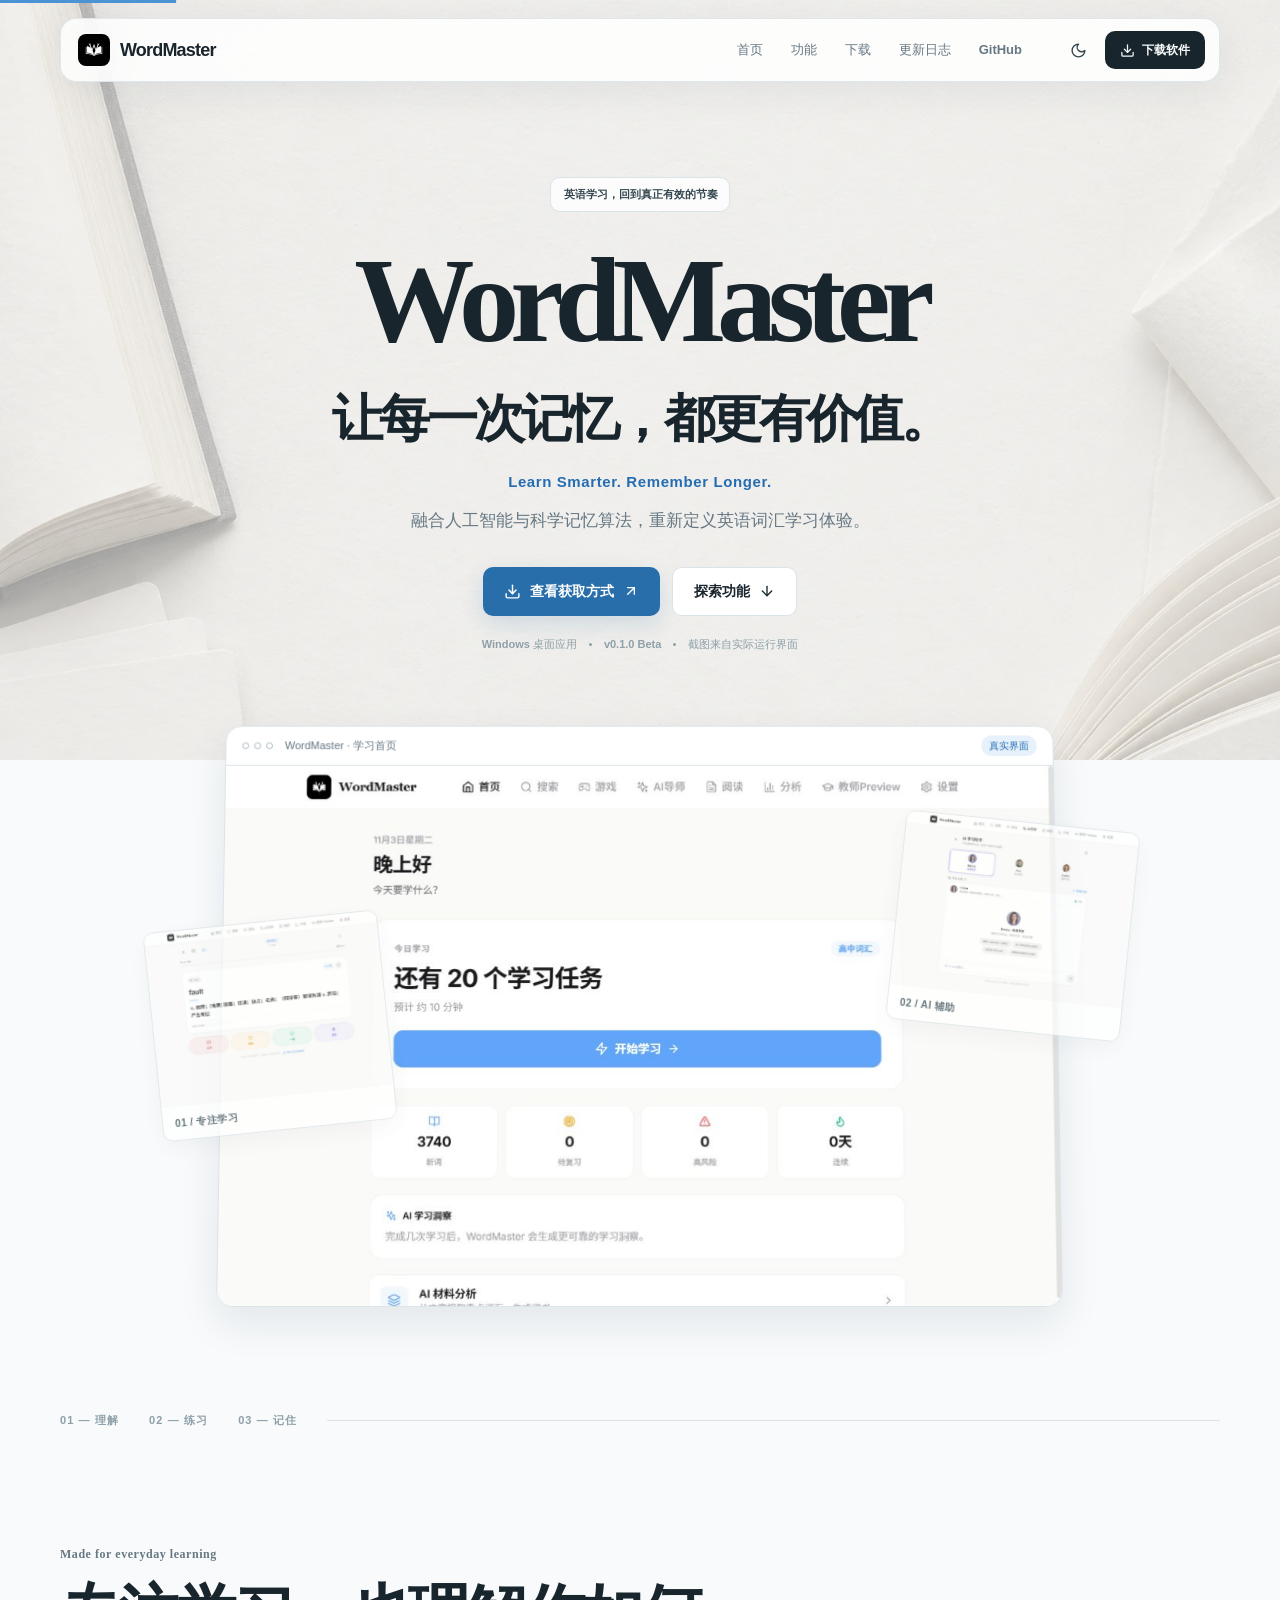
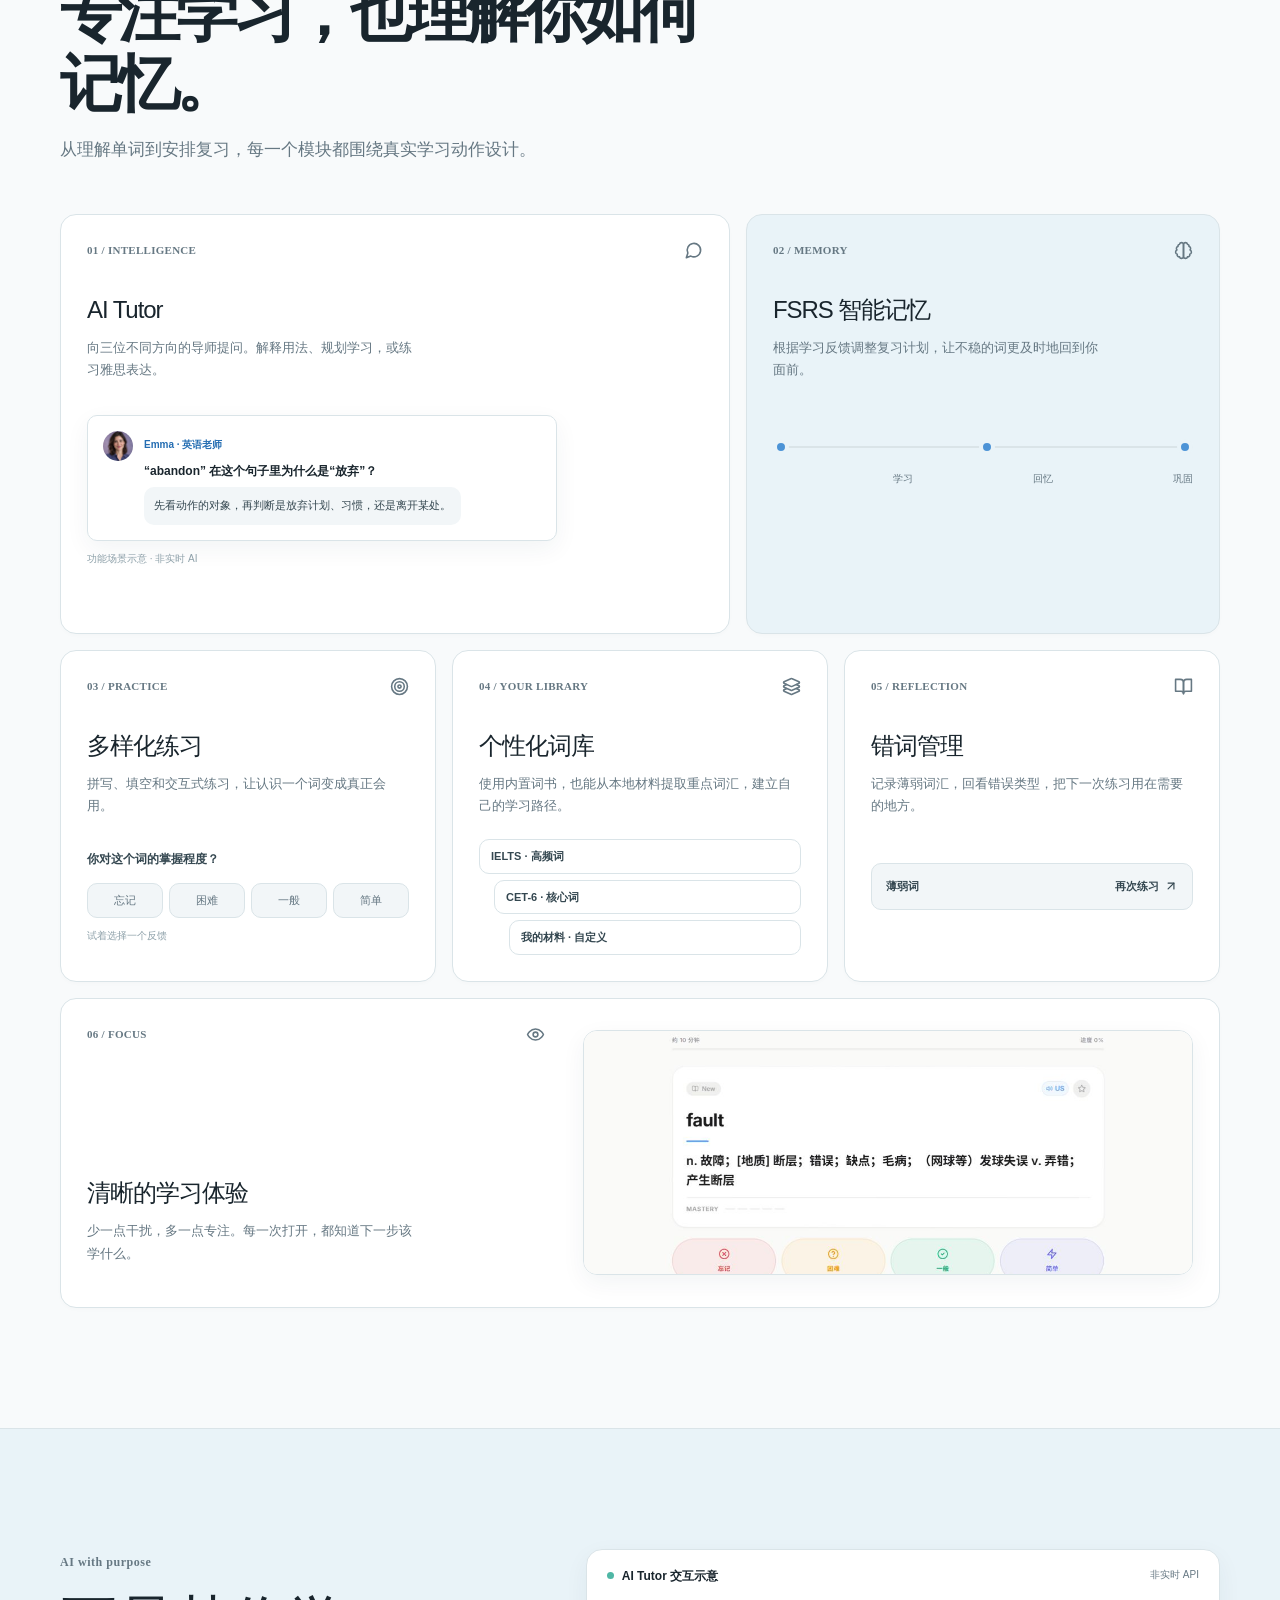
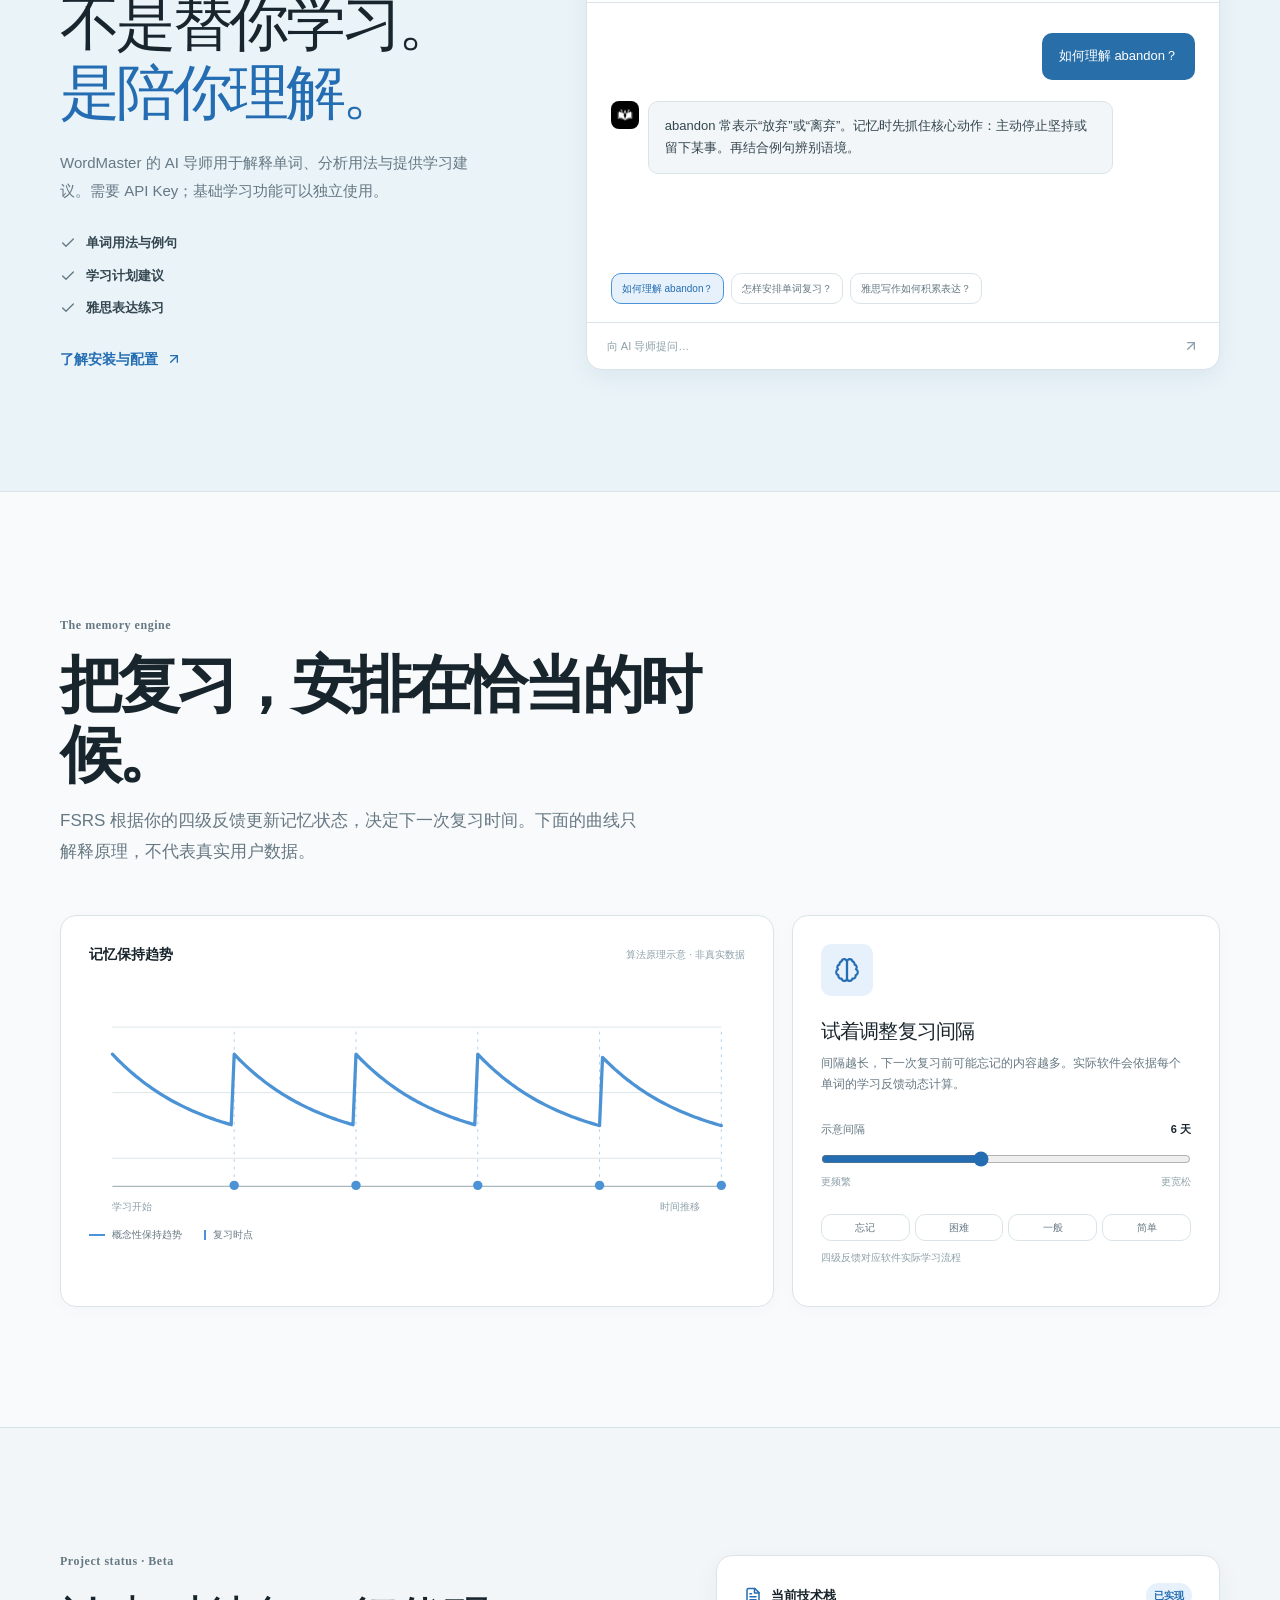
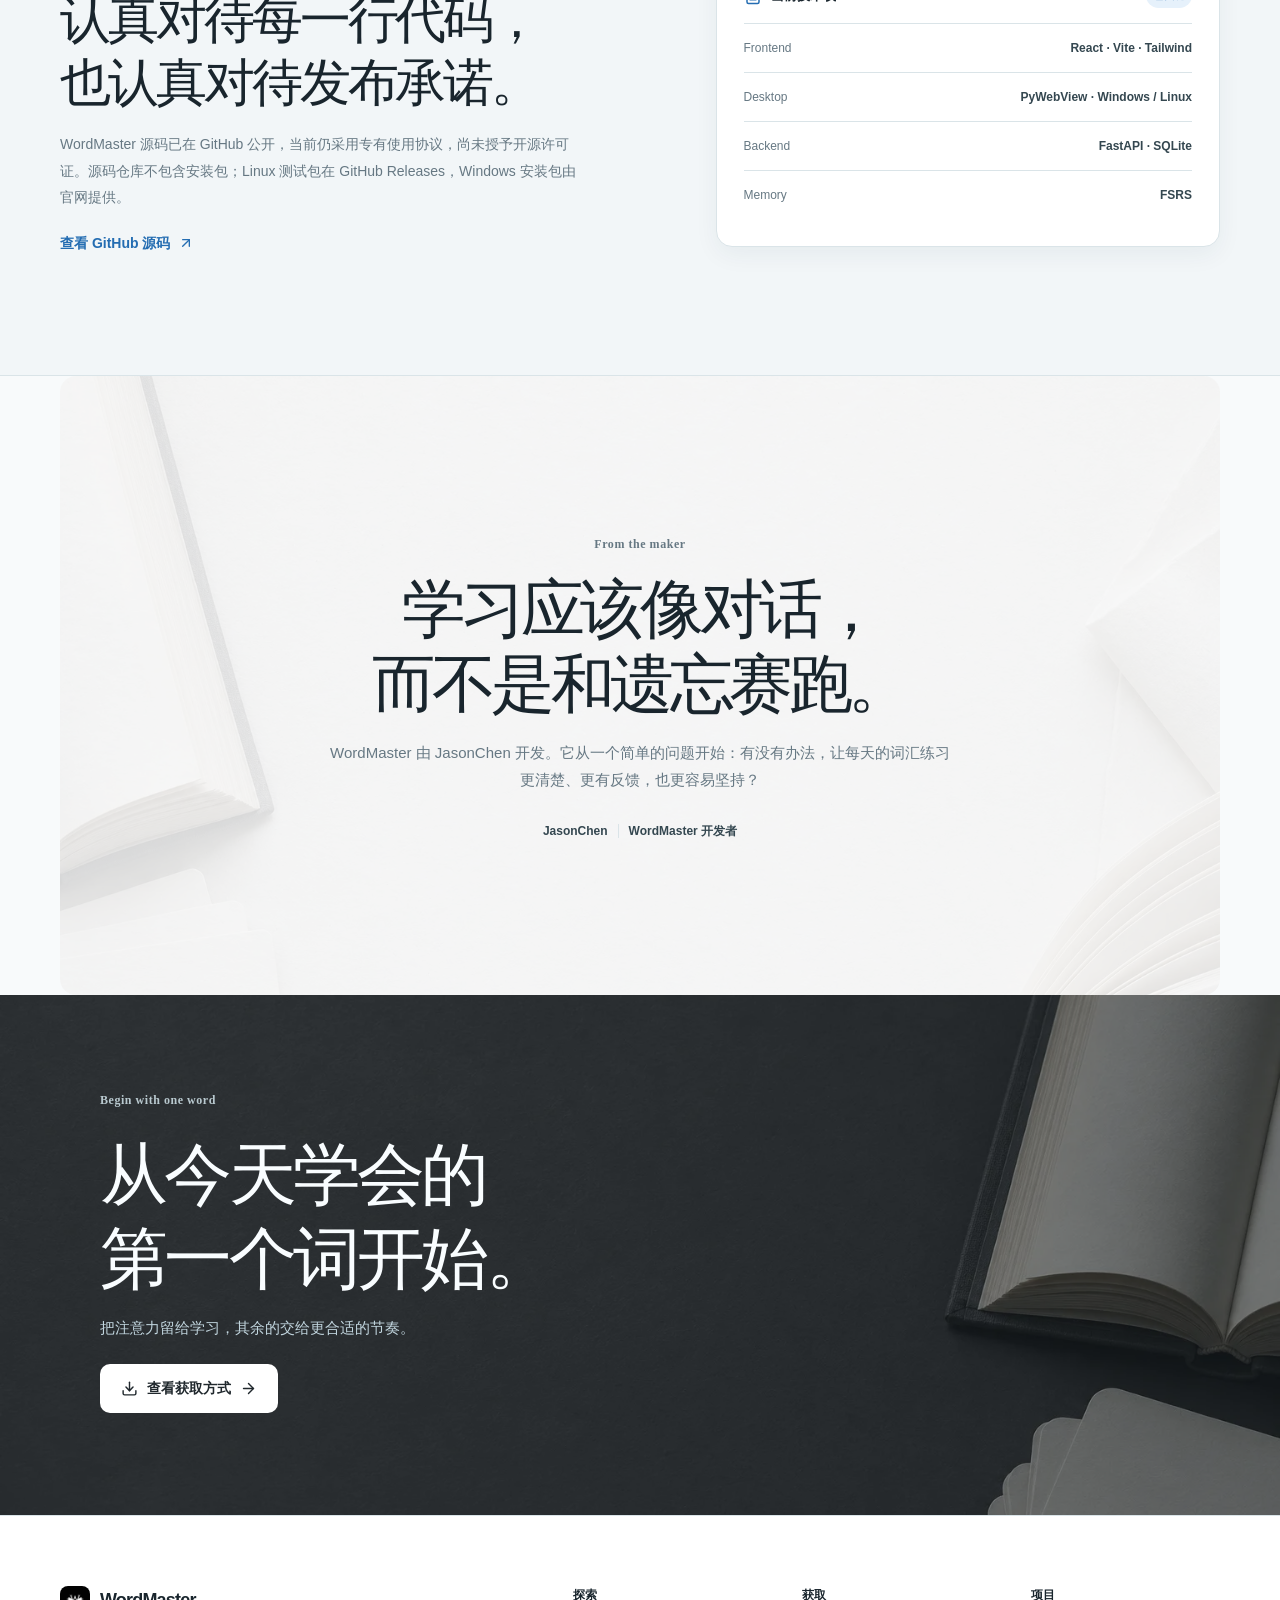
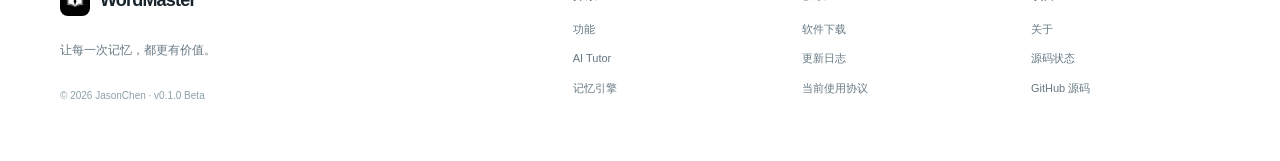
==== index.html @ 58b46c2e "Reduce download page heading size" ====
<!doctype html>
<html lang="zh-CN"><head>
  <meta charset="UTF-8" /><meta name="viewport" content="width=device-width, initial-scale=1" />
  <meta name="theme-color" content="#f8fafc" /><meta name="description" content="WordMaster：融合 AI 学习辅导与 FSRS 间隔重复的英语学习软件，提供 Windows 与 Ubuntu 24.04 测试版。" />
  <meta property="og:type" content="website" /><meta property="og:title" content="WordMaster — 让每一次记忆，都更有价值" /><meta property="og:description" content="AI 辅助理解，FSRS 安排复习，专注每一个真正学会的单词。" /><meta property="og:image" content="https://jasonchen911.github.io/images/og-wordmaster.svg" />
  <meta name="twitter:card" content="summary_large_image" /><link rel="icon" href="/favicon.ico" />
  <title>WordMaster — 让每一次记忆，都更有价值</title>
  <script type="module" crossorigin src="/assets/main-zfZjsIiO.js"></script>
  <link rel="stylesheet" crossorigin href="/assets/main-Defl-dvW.css">
<link rel="canonical" href="https://jasonchen911.github.io/" /><meta property="og:url" content="https://jasonchen911.github.io/" /></head><body><div id="root"></div></body></html>
---- assets/main-Defl-dvW.css ----
*,:before,:after{--tw-border-spacing-x: 0;--tw-border-spacing-y: 0;--tw-translate-x: 0;--tw-translate-y: 0;--tw-rotate: 0;--tw-skew-x: 0;--tw-skew-y: 0;--tw-scale-x: 1;--tw-scale-y: 1;--tw-pan-x: ;--tw-pan-y: ;--tw-pinch-zoom: ;--tw-scroll-snap-strictness: proximity;--tw-gradient-from-position: ;--tw-gradient-via-position: ;--tw-gradient-to-position: ;--tw-ordinal: ;--tw-slashed-zero: ;--tw-numeric-figure: ;--tw-numeric-spacing: ;--tw-numeric-fraction: ;--tw-ring-inset: ;--tw-ring-offset-width: 0px;--tw-ring-offset-color: #fff;--tw-ring-color: rgb(59 130 246 / .5);--tw-ring-offset-shadow: 0 0 #0000;--tw-ring-shadow: 0 0 #0000;--tw-shadow: 0 0 #0000;--tw-shadow-colored: 0 0 #0000;--tw-blur: ;--tw-brightness: ;--tw-contrast: ;--tw-grayscale: ;--tw-hue-rotate: ;--tw-invert: ;--tw-saturate: ;--tw-sepia: ;--tw-drop-shadow: ;--tw-backdrop-blur: ;--tw-backdrop-brightness: ;--tw-backdrop-contrast: ;--tw-backdrop-grayscale: ;--tw-backdrop-hue-rotate: ;--tw-backdrop-invert: ;--tw-backdrop-opacity: ;--tw-backdrop-saturate: ;--tw-backdrop-sepia: ;--tw-contain-size: ;--tw-contain-layout: ;--tw-contain-paint: ;--tw-contain-style: }::backdrop{--tw-border-spacing-x: 0;--tw-border-spacing-y: 0;--tw-translate-x: 0;--tw-translate-y: 0;--tw-rotate: 0;--tw-skew-x: 0;--tw-skew-y: 0;--tw-scale-x: 1;--tw-scale-y: 1;--tw-pan-x: ;--tw-pan-y: ;--tw-pinch-zoom: ;--tw-scroll-snap-strictness: proximity;--tw-gradient-from-position: ;--tw-gradient-via-position: ;--tw-gradient-to-position: ;--tw-ordinal: ;--tw-slashed-zero: ;--tw-numeric-figure: ;--tw-numeric-spacing: ;--tw-numeric-fraction: ;--tw-ring-inset: ;--tw-ring-offset-width: 0px;--tw-ring-offset-color: #fff;--tw-ring-color: rgb(59 130 246 / .5);--tw-ring-offset-shadow: 0 0 #0000;--tw-ring-shadow: 0 0 #0000;--tw-shadow: 0 0 #0000;--tw-shadow-colored: 0 0 #0000;--tw-blur: ;--tw-brightness: ;--tw-contrast: ;--tw-grayscale: ;--tw-hue-rotate: ;--tw-invert: ;--tw-saturate: ;--tw-sepia: ;--tw-drop-shadow: ;--tw-backdrop-blur: ;--tw-backdrop-brightness: ;--tw-backdrop-contrast: ;--tw-backdrop-grayscale: ;--tw-backdrop-hue-rotate: ;--tw-backdrop-invert: ;--tw-backdrop-opacity: ;--tw-backdrop-saturate: ;--tw-backdrop-sepia: ;--tw-contain-size: ;--tw-contain-layout: ;--tw-contain-paint: ;--tw-contain-style: }*,:before,:after{box-sizing:border-box;border-width:0;border-style:solid;border-color:#e5e7eb}:before,:after{--tw-content: ""}html,:host{line-height:1.5;-webkit-text-size-adjust:100%;-moz-tab-size:4;-o-tab-size:4;tab-size:4;font-family:ui-sans-serif,system-ui,sans-serif,"Apple Color Emoji","Segoe UI Emoji",Segoe UI Symbol,"Noto Color Emoji";font-feature-settings:normal;font-variation-settings:normal;-webkit-tap-highlight-color:transparent}body{margin:0;line-height:inherit}hr{height:0;color:inherit;border-top-width:1px}abbr:where([title]){-webkit-text-decoration:underline dotted;text-decoration:underline dotted}h1,h2,h3,h4,h5,h6{font-size:inherit;font-weight:inherit}a{color:inherit;text-decoration:inherit}b,strong{font-weight:bolder}code,kbd,samp,pre{font-family:ui-monospace,SFMono-Regular,Menlo,Monaco,Consolas,Liberation Mono,Courier New,monospace;font-feature-settings:normal;font-variation-settings:normal;font-size:1em}small{font-size:80%}sub,sup{font-size:75%;line-height:0;position:relative;vertical-align:baseline}sub{bottom:-.25em}sup{top:-.5em}table{text-indent:0;border-color:inherit;border-collapse:collapse}button,input,optgroup,select,textarea{font-family:inherit;font-feature-settings:inherit;font-variation-settings:inherit;font-size:100%;font-weight:inherit;line-height:inherit;letter-spacing:inherit;color:inherit;margin:0;padding:0}button,select{text-transform:none}button,input:where([type=button]),input:where([type=reset]),input:where([type=submit]){-webkit-appearance:button;background-color:transparent;background-image:none}:-moz-focusring{outline:auto}:-moz-ui-invalid{box-shadow:none}progress{vertical-align:baseline}::-webkit-inner-spin-button,::-webkit-outer-spin-button{height:auto}[type=search]{-webkit-appearance:textfield;outline-offset:-2px}::-webkit-search-decoration{-webkit-appearance:none}::-webkit-file-upload-button{-webkit-appearance:button;font:inherit}summary{display:list-item}blockquote,dl,dd,h1,h2,h3,h4,h5,h6,hr,figure,p,pre{margin:0}fieldset{margin:0;padding:0}legend{padding:0}ol,ul,menu{list-style:none;margin:0;padding:0}dialog{padding:0}textarea{resize:vertical}input::-moz-placeholder,textarea::-moz-placeholder{opacity:1;color:#9ca3af}input::placeholder,textarea::placeholder{opacity:1;color:#9ca3af}button,[role=button]{cursor:pointer}:disabled{cursor:default}img,svg,video,canvas,audio,iframe,embed,object{display:block;vertical-align:middle}img,video{max-width:100%;height:auto}[hidden]:where(:not([hidden=until-found])){display:none}.container{width:100%}@media (min-width: 640px){.container{max-width:640px}}@media (min-width: 768px){.container{max-width:768px}}@media (min-width: 1024px){.container{max-width:1024px}}@media (min-width: 1280px){.container{max-width:1280px}}@media (min-width: 1536px){.container{max-width:1536px}}.transition{transition-property:color,background-color,border-color,text-decoration-color,fill,stroke,opacity,box-shadow,transform,filter,backdrop-filter;transition-timing-function:cubic-bezier(.4,0,.2,1);transition-duration:.15s}:root{font-family:Aptos,Segoe UI,PingFang SC,Microsoft YaHei,sans-serif;color-scheme:light;--bg: #f8fafb;--surface: #fff;--surface-soft: #f2f6f8;--surface-blue: #e9f3f8;--ink: #19252d;--ink-soft: #344750;--muted: #667883;--muted-faint: #8da0a9;--line: #dae4e8;--blue: #4c93d6;--blue-dark: #246db2;--blue-soft: #e6f1fb;--radius-sm: 6px;--radius-md: 10px;--radius-lg: 16px;--space-1: 4px;--space-2: 8px;--space-3: 12px;--space-4: 16px;--space-6: 24px;--space-8: 32px;--header: rgba(255,255,255,.85);--shadow: 0 8px 24px rgba(25,49,67,.055);--shadow-large: 0 16px 40px rgba(25,49,67,.09);background:var(--bg)}html[data-theme=dark]{color-scheme:dark;--bg: #10171b;--surface: #182126;--surface-soft: #1e2a30;--surface-blue: #1c303c;--ink: #eff6f8;--ink-soft: #cedde3;--muted: #9aadb6;--muted-faint: #738994;--line: #324249;--blue: #8ac5f6;--blue-dark: #a8d9ff;--blue-soft: #203a4b;--header: rgba(24,33,38,.88);--shadow: 0 8px 24px rgba(0,0,0,.16);--shadow-large: 0 16px 40px rgba(0,0,0,.24)}*,*:before,*:after{box-sizing:border-box}html{scroll-behavior:smooth;scroll-padding-top:110px}body{margin:0;min-width:320px;background:var(--bg);color:var(--ink);transition:background-color .3s,color .3s}button,input{font:inherit}button{border:0}a{color:inherit;text-decoration:none}img{max-width:100%}::-moz-selection{background:#a6d4ef;color:#163449}::selection{background:#a6d4ef;color:#163449}:focus-visible{outline:3px solid var(--blue);outline-offset:3px}.container{width:min(1160px,calc(100% - 64px));margin-inline:auto}.skip-link{position:fixed;z-index:110;top:-80px;left:20px;background:var(--surface);color:var(--ink);padding:11px 18px;border-radius:12px}.skip-link:focus{top:12px}.scroll-progress{position:fixed;top:0;left:0;right:0;height:3px;z-index:105;background:var(--blue);transform-origin:left}.site-header{position:fixed;z-index:100;top:18px;width:100%;padding:0 22px;pointer-events:none}.nav-shell{pointer-events:auto;width:min(1160px,100%);height:64px;margin:auto;padding:0 14px 0 17px;display:flex;align-items:center;gap:25px;background:var(--header);border:1px solid color-mix(in srgb,var(--line) 88%,transparent);border-radius:19px;box-shadow:0 8px 40px #112b3a12;backdrop-filter:blur(20px);-webkit-backdrop-filter:blur(20px);transition:box-shadow .25s,background-color .25s,transform .25s}.site-header.is-scrolled .nav-shell{box-shadow:0 14px 50px #112b3a26}.brand{display:inline-flex;align-items:center;gap:10px;white-space:nowrap;color:var(--ink);font-size:18px;font-weight:720;letter-spacing:-.045em}.brand img{border-radius:8px;display:block}.desktop-nav{display:flex;align-items:center;justify-content:center;gap:4px;margin-left:auto}.desktop-nav a,.nav-unavailable{padding:10px 12px;border-radius:10px;color:var(--muted);font-size:13px;font-weight:550;transition:color .2s,background-color .2s}.desktop-nav a:hover,.desktop-nav .nav-active{color:var(--ink);background:var(--surface-soft)}.nav-unavailable{opacity:.8;cursor:default}.nav-unavailable small{font-size:9px;color:var(--blue-dark);margin-left:2px}.nav-actions{display:flex;align-items:center;gap:8px}.theme-toggle,.menu-toggle{display:grid;place-items:center;width:38px;height:38px;cursor:pointer;color:var(--ink-soft);background:transparent;border-radius:10px;transition:background-color .2s,transform .2s}.theme-toggle:hover,.menu-toggle:hover{background:var(--surface-soft)}.theme-toggle:active,.menu-toggle:active{transform:scale(.94)}.nav-download{height:38px;padding:0 15px;display:inline-flex;align-items:center;gap:7px;background:var(--ink);color:var(--bg);border-radius:10px;font-size:12px;font-weight:650;transition:transform .2s,opacity .2s}.nav-download:hover{transform:translateY(-2px);opacity:.88}.menu-toggle,.mobile-nav{display:none}.eyebrow{display:inline-flex;align-items:center;color:var(--blue-dark);font-family:Georgia,Times New Roman,serif;font-size:12px;font-weight:600;letter-spacing:.045em;text-transform:none}.section{padding-block:120px}.section-heading{max-width:680px;margin-bottom:48px}.section-heading h2{margin:14px 0 16px;font-size:clamp(38px,5vw,62px);letter-spacing:-.065em;line-height:1.13;font-weight:720}.section-heading p{max-width:590px;color:var(--muted);font-size:17px;line-height:1.8}.button{display:inline-flex;align-items:center;justify-content:center;gap:9px;min-height:49px;padding:0 21px;border-radius:12px;font-size:14px;font-weight:650;transition:transform .2s,box-shadow .2s,background-color .2s}.button:hover{transform:translateY(-3px)}.button:active{transform:translateY(1px) scale(.985)}.button-primary{background:#276eaa;color:#fff;box-shadow:0 8px 22px #286fab29}.button-primary:hover{background:#1e6199;box-shadow:0 13px 25px #286fab38}.button-secondary{background:var(--surface);color:var(--ink);border:1px solid var(--line)}.button-secondary:hover{box-shadow:var(--shadow)}.text-link{display:inline-flex;gap:8px;align-items:center;color:var(--blue-dark);font-size:14px;font-weight:700}.text-link svg{transition:transform .2s}.text-link:hover svg{transform:translate(2px,-2px)}.hero{position:relative;padding-top:177px;overflow:hidden}.hero-wash{position:absolute;inset:0 0 auto;height:760px;pointer-events:none;background:url(/images/background-paper.webp) center / cover no-repeat;opacity:.38}html[data-theme=dark] .hero-wash{background-image:url(/images/background-library-dark.webp);opacity:.3}.hero-content{position:relative;text-align:center}.hero-kicker{width:-moz-fit-content;width:fit-content;margin:0 auto 24px;display:flex;align-items:center;gap:9px;padding:8px 11px 8px 13px;border:1px solid var(--line);border-radius:100px;background:var(--header);box-shadow:0 5px 20px #3868800d;color:var(--ink-soft);font-size:11px;font-weight:650}.kicker-dot,.release-badge>span{width:6px;height:6px;border-radius:50%;background:#4fb7a5;box-shadow:0 0 0 3px #4fb7a521}.hero h1{margin:0;font-family:Georgia,Times New Roman,serif;font-size:clamp(65px,9.4vw,132px);line-height:1.08;letter-spacing:-.075em;font-weight:600}.hero-title-cn{margin:22px 0 0;font-size:clamp(27px,4vw,52px);letter-spacing:-.07em;font-weight:680;line-height:1.25}.hero-tagline{margin:20px 0 0;color:var(--blue-dark);font-size:15px;font-weight:670;letter-spacing:.04em}.hero-description{margin:13px auto 0;max-width:630px;color:var(--muted);font-size:17px;line-height:1.7}.hero-actions{display:flex;justify-content:center;gap:12px;margin-top:31px}.hero-proof{display:flex;align-items:center;justify-content:center;gap:12px;margin-top:20px;color:var(--muted-faint);font-size:11px;font-weight:550}.hero-proof span{width:3px;height:3px;background:var(--muted-faint);border-radius:50%}.hero-stage{position:relative;height:690px;margin:70px auto 0;max-width:1060px}.hero-main-window{width:79%;margin:0 auto;transform:perspective(1300px) rotateX(3deg)}.app-window{overflow:hidden;border:1px solid var(--line);border-radius:17px;background:var(--surface);box-shadow:var(--shadow-large)}.window-bar{height:40px;display:flex;align-items:center;gap:12px;padding:0 16px;border-bottom:1px solid var(--line);color:var(--muted);font-size:11px}.window-dots{display:flex;gap:5px}.window-dots i{width:7px;height:7px;border:1px solid var(--muted-faint);border-radius:50%;opacity:.7}.window-chip{margin-left:auto;color:var(--blue-dark);background:var(--blue-soft);padding:3px 8px;border-radius:99px;font-size:10px}.hero-main-window img{display:block;width:100%;height:540px;-o-object-fit:cover;object-fit:cover;-o-object-position:top center;object-position:top center}.hero-float{position:absolute;width:235px;overflow:hidden;border-radius:13px;background:var(--surface);border:1px solid var(--line);box-shadow:0 22px 65px #19384a30;text-align:left}.hero-float img{width:100%;height:175px;-o-object-fit:cover;object-fit:cover;-o-object-position:top center;object-position:top center;display:block}.hero-float span{display:block;padding:9px 12px;color:var(--ink-soft);font-size:10px;font-weight:650;letter-spacing:.04em}.hero-float-study{left:-5px;top:190px;transform:rotate(-11deg);transform-origin:85% 85%}.hero-float-tutor{right:-8px;top:90px;transform:rotate(11deg);transform-origin:15% 85%}.editorial-line{display:flex;align-items:center;gap:30px;color:var(--muted-faint);font-size:11px;font-weight:650;letter-spacing:.1em}.editorial-line div{flex:1;height:1px;background:var(--line)}.features-section{padding-top:112px}.bento{display:grid;grid-template-columns:repeat(12,1fr);gap:16px}.feature-card{position:relative;overflow:hidden;min-height:316px;padding:26px;border:1px solid var(--line);border-radius:23px;background:var(--surface);box-shadow:0 2px 4px #1a3b4e04;transition:transform .28s,box-shadow .28s,border-color .28s}.feature-card:hover{transform:translateY(-5px);box-shadow:var(--shadow);border-color:color-mix(in srgb,var(--blue) 40%,var(--line))}.feature-top{display:flex;align-items:center;justify-content:space-between;color:var(--blue-dark)}.feature-number{font-family:Georgia,Times New Roman,serif;font-size:11px;font-weight:600;letter-spacing:.025em}.feature-body{position:relative;z-index:1;max-width:390px}.feature-body h3{margin:32px 0 9px;color:var(--ink);font-size:24px;letter-spacing:-.045em}.feature-body p{margin:0;max-width:330px;color:var(--muted);font-size:13px;line-height:1.75}.feature-tutor{grid-column:span 7;min-height:420px;background:var(--surface)}.feature-memory{grid-column:span 5;min-height:420px;background:var(--surface-blue)}.feature-practice,.feature-books,.feature-mistakes{grid-column:span 4}.feature-focus{grid-column:span 12;min-height:310px;display:grid;grid-template-columns:minmax(0,.75fr) minmax(0,1fr);gap:38px;align-items:stretch}.feature-focus-copy{display:flex;flex-direction:column;justify-content:space-between;min-width:0;padding-bottom:15px}.feature-focus .feature-body h3{margin-top:12px}.feature-focus-visual{display:flex;align-items:center;min-width:0}.feature-focus-visual img{display:block;width:100%;height:245px;-o-object-fit:cover;object-fit:cover;-o-object-position:center 30%;object-position:center 30%;border-radius:14px;border:1px solid var(--line);box-shadow:var(--shadow)}.mini-conversation{display:flex;gap:11px;width:94%;max-width:470px;margin-top:33px;padding:15px;border-radius:16px;background:var(--surface);border:1px solid var(--line);box-shadow:0 12px 35px #37678114;text-align:left}.mini-person{flex:0 0 30px;width:30px;height:30px;overflow:hidden;border-radius:50%}.mini-person img{width:100%;height:100%;-o-object-fit:cover;object-fit:cover;-o-object-position:center;object-position:center}.mini-conversation small{color:var(--blue-dark);font-weight:750;font-size:10px}.mini-conversation p{margin:7px 0;color:var(--ink);font-size:12px;font-weight:600}.mini-answer{padding:10px;color:var(--ink-soft);background:var(--surface-soft);border-radius:10px;font-size:11px;line-height:1.6}.demo-label{display:block;margin-top:10px;color:var(--muted-faint);font-size:10px}.memory-mini{position:relative;display:flex;justify-content:space-between;margin-top:54px;padding-top:35px;color:var(--muted);font-size:10px}.memory-mini:before{content:"";position:absolute;top:10px;left:0;right:0;height:2px;background:var(--line)}.memory-mini span:before{content:"";position:absolute;top:3px;width:16px;height:16px;border:4px solid var(--surface-blue);border-radius:50%;background:var(--blue)}.memory-mini span:nth-of-type(1):before{left:0}.memory-mini span:nth-of-type(2):before{left:49%}.memory-mini span:nth-of-type(3):before{right:0}.practice-demo{margin-top:28px}.practice-demo>span{color:var(--ink-soft);font-size:12px;font-weight:650}.practice-demo>div{display:flex;gap:6px;margin-top:13px}.practice-demo button{flex:1;padding:8px 2px;border-radius:10px;background:var(--surface-soft);border:1px solid var(--line);color:var(--muted);font-size:11px;cursor:pointer;transition:transform .2s,background-color .2s}.practice-demo button:hover{transform:translateY(-2px)}.practice-demo button.selected{color:#fff;background:#276eaa;border-color:#276eaa}.practice-demo small{display:block;margin-top:10px;color:var(--muted-faint);font-size:10px}.feature-books{background:var(--surface)}.book-stack{display:grid;gap:6px;margin-top:21px}.book-stack span{display:block;padding:8px 11px;border:1px solid var(--line);background:var(--surface);color:var(--ink-soft);font-size:11px;font-weight:650;border-radius:9px}.book-stack span:nth-child(2){margin-left:15px}.book-stack span:nth-child(3){margin-left:30px}.feature-mistakes{background:#fbf8f5}html[data-theme=dark] .feature-mistakes{background:#262321}.mistake-visual{display:flex;justify-content:space-between;margin-top:45px;padding:14px;border:1px solid #eadfd6;border-radius:12px;color:#9a7158;background:#ffffff91;font-size:11px;font-weight:650}html[data-theme=dark] .mistake-visual{background:#2b2724;border-color:#483c35;color:#dcb89d}.mistake-visual span:last-child{display:inline-flex;gap:5px;align-items:center}.intelligence-section{background:var(--surface-blue);border-block:1px solid var(--line)}.intelligence-grid{display:grid;grid-template-columns:.82fr 1.18fr;gap:85px;align-items:center}.intelligence-copy h2{margin:16px 0 22px;font-size:clamp(38px,4.7vw,63px);line-height:1.15;letter-spacing:-.06em}.intelligence-copy h2 em,.subpage-hero h1 em,.changelog-page h1 em{color:var(--blue-dark);font-style:normal}.intelligence-copy>p{max-width:410px;color:var(--muted);font-size:15px;line-height:1.85}.ai-bullets{display:grid;gap:13px;margin:29px 0}.ai-bullets span{display:flex;align-items:center;gap:10px;font-size:13px;font-weight:600;color:var(--ink-soft)}.ai-bullets svg{color:var(--blue-dark)}.ai-demo{overflow:hidden;border:1px solid var(--line);border-radius:22px;background:var(--surface);box-shadow:var(--shadow-large)}.demo-window-top{display:flex;justify-content:space-between;padding:17px 20px;border-bottom:1px solid var(--line);color:var(--muted);font-size:10px}.demo-window-title{display:flex;align-items:center;gap:8px;color:var(--ink);font-weight:700;font-size:12px}.demo-status{width:7px;height:7px;border-radius:50%;background:#4fb7a5}.demo-chat{min-height:270px;padding:30px 24px 15px;display:flex;flex-direction:column;gap:21px}.demo-message{width:-moz-fit-content;width:fit-content;max-width:86%;font-size:13px;line-height:1.75}.demo-message.user{align-self:flex-end;padding:12px 17px;border-radius:15px 15px 4px;background:#286fa9;color:#fff}.demo-message.assistant{display:flex;gap:9px;align-items:start}.demo-message.assistant img{border-radius:8px;flex-shrink:0}.demo-message.assistant p{margin:0;padding:13px 16px;background:var(--surface-soft);border:1px solid var(--line);border-radius:4px 15px 15px;color:var(--ink-soft)}.demo-prompts{display:flex;flex-wrap:wrap;gap:7px;padding:0 24px 18px}.demo-prompts button{padding:7px 10px;border-radius:100px;border:1px solid var(--line);background:var(--surface);color:var(--muted);font-size:10px;cursor:pointer;transition:background .2s,color .2s,transform .2s}.demo-prompts button:hover{transform:translateY(-2px)}.demo-prompts button[aria-pressed=true]{background:var(--blue-soft);color:var(--blue-dark);border-color:var(--blue)}.demo-input{display:flex;align-items:center;justify-content:space-between;padding:15px 20px;border-top:1px solid var(--line);color:var(--muted-faint);font-size:11px}.memory-section .section-heading{max-width:750px}.memory-layout{display:grid;grid-template-columns:1.25fr .75fr;gap:18px}.chart-panel,.memory-controls{min-height:392px;padding:28px;background:var(--surface);border:1px solid var(--line);border-radius:23px;box-shadow:0 4px 17px #1e415306}.chart-header{display:flex;justify-content:space-between;align-items:center;color:var(--ink);font-size:14px;font-weight:700}.chart-disclaimer{color:var(--muted-faint);font-size:10px;font-weight:500}.chart-panel svg{width:100%;height:250px;margin-top:12px;overflow:visible}.chart-grid line{stroke:var(--line);stroke-width:1}.chart-grid line:last-child{stroke:var(--muted-faint)}.chart-panel svg text{fill:var(--muted-faint);font-size:11px}.review-marker{stroke:var(--blue);stroke-dasharray:3 5;opacity:.45}.chart-legend{display:flex;gap:22px;color:var(--muted);font-size:10px}.chart-legend span{display:inline-flex;align-items:center;gap:7px}.chart-legend i{width:16px;height:2px;background:var(--blue);display:inline-block}.chart-legend span:last-child i{height:10px;width:2px}.control-icon{width:52px;height:52px;display:grid;place-items:center;background:var(--blue-soft);color:var(--blue-dark);border-radius:14px}.memory-controls h3{margin:20px 0 7px;font-size:20px;letter-spacing:-.04em}.memory-controls p{color:var(--muted);font-size:12px;line-height:1.75}.memory-controls label{display:flex;justify-content:space-between;margin-top:26px;font-size:11px;color:var(--muted)}.memory-controls label strong{color:var(--ink)}.memory-controls input[type=range]{width:100%;margin:13px 0 4px;accent-color:var(--blue-dark);cursor:pointer}.range-ends{display:flex;justify-content:space-between;color:var(--muted-faint);font-size:10px}.grade-row{display:flex;justify-content:space-between;gap:5px;margin-top:25px}.grade-row span{flex:1;text-align:center;padding:5px 0;border:1px solid var(--line);border-radius:7px;color:var(--muted);font-size:10px}.memory-controls small{display:block;margin-top:9px;color:var(--muted-faint);font-size:10px}.source-section{background:var(--surface-soft);border-block:1px solid var(--line)}.source-grid{display:grid;grid-template-columns:1fr .9fr;gap:95px;align-items:center}.source-grid h2{margin:17px 0;font-size:clamp(35px,4vw,54px);line-height:1.22;letter-spacing:-.06em}.source-grid p{max-width:520px;color:var(--muted);font-size:14px;line-height:1.9}.source-grid .text-link{margin-top:22px}.stack-panel{padding:27px;background:var(--surface);border:1px solid var(--line);border-radius:21px;box-shadow:var(--shadow)}.stack-head{display:flex;align-items:center;gap:9px;color:var(--ink);font-size:13px;font-weight:700;margin-bottom:15px}.stack-head svg{color:var(--blue-dark)}.stack-head span{margin-left:auto;color:var(--blue-dark);font-size:10px;background:var(--blue-soft);padding:5px 8px;border-radius:99px}.stack-panel>div:not(:first-child){display:flex;justify-content:space-between;gap:10px;padding:15px 0;border-top:1px solid var(--line);font-size:12px}.stack-panel>div:not(:first-child) span{color:var(--muted)}.stack-panel>div:not(:first-child) strong{font-weight:650;color:var(--ink-soft)}.about-section{padding-block:155px;text-align:center}.about-section h2{margin:17px auto;font-size:clamp(38px,5vw,66px);line-height:1.17;letter-spacing:-.07em}.about-section p{max-width:620px;margin:0 auto;color:var(--muted);line-height:1.85;font-size:15px}.about-signature{display:flex;justify-content:center;align-items:center;gap:10px;margin-top:28px;color:var(--ink-soft);font-size:12px;font-weight:700}.about-signature i{width:1px;height:14px;background:var(--line)}.closing-cta{padding:92px 0 102px;background:#203c4a;color:#f9fdff;text-align:left}.closing-cta .container{max-width:1080px}.closing-cta .eyebrow{color:#b8d4df}.closing-cta h2{max-width:780px;margin:22px 0 16px;font-size:clamp(42px,5.3vw,68px);font-weight:560;line-height:1.24;letter-spacing:-.055em}.closing-cta p{color:#c1d5de;font-size:15px}.button-light{margin-top:24px;background:#fff;color:#1e4053}.button-light:hover{box-shadow:0 12px 35px #0000002e}.subpage-hero{padding-top:180px;padding-bottom:62px}.subpage-hero h1,.changelog-page h1{margin:17px 0 18px;font-size:clamp(52px,7vw,92px);letter-spacing:-.075em;line-height:1.08}.subpage-hero p,.changelog-page>div:first-child>p{color:var(--muted);font-size:17px}.subpage-hero h1{font-size:clamp(38px,5vw,64px);line-height:1.18;letter-spacing:-.055em}.download-section{margin-bottom:65px}.download-card{display:flex;align-items:center;justify-content:space-between;gap:30px;padding:40px;background:var(--surface);border:1px solid var(--line);border-radius:25px;box-shadow:var(--shadow-large)}.download-card-main{display:flex;align-items:center;gap:22px}.download-icon{width:76px;height:76px;display:grid;place-items:center;border-radius:18px;background:var(--surface-soft)}.download-icon img{border-radius:11px}.release-badge{display:inline-flex;align-items:center;gap:9px;color:var(--blue-dark);background:var(--blue-soft);padding:6px 10px;border-radius:99px;font-size:10px;font-weight:700}.download-card h2{margin:10px 0 4px;font-size:31px;letter-spacing:-.055em}.download-card h2 span{color:var(--muted);font-weight:500}.download-card p{margin:0;color:var(--muted);font-size:12px}.download-card-action{display:grid;justify-items:end;gap:11px}.download-card-action small{color:var(--muted-faint);font-size:10px}.release-note{display:flex;align-items:center;gap:10px;margin:15px 4px 0;color:var(--muted);font-size:11px}.release-note svg{color:var(--blue-dark)}.download-options{display:flex;flex-wrap:wrap;justify-content:flex-end;gap:10px}.download-card-action small strong{color:var(--ink);font-size:12px;letter-spacing:.04em}.download-details{display:grid;grid-template-columns:repeat(2,1fr);gap:16px}.detail-panel{min-height:288px;padding:29px;background:var(--surface);border:1px solid var(--line);border-radius:20px}.detail-panel>svg{color:var(--blue-dark)}.detail-panel h3{margin:14px 0;font-size:21px;letter-spacing:-.04em}.detail-panel ul,.detail-panel ol{padding-left:20px;color:var(--ink-soft);font-size:13px;line-height:2}.detail-panel li::marker{color:var(--blue-dark)}.detail-panel p{margin-top:14px;color:var(--muted);font-size:11px;line-height:1.75}.detail-panel code{font-size:11px}.linux-download{padding-top:22px}.linux-download-inner{display:flex;align-items:center;justify-content:space-between;gap:24px;padding:32px;border:1px solid var(--line);border-radius:var(--radius-lg);background:var(--surface)}.linux-download h2{margin:9px 0;font-size:24px;letter-spacing:-.04em}.linux-download p{max-width:650px;margin:0;color:var(--muted);font-size:12px;line-height:1.8}.linux-download .linux-command{margin-top:8px}.linux-download code{color:var(--ink-soft);font-size:11px;overflow-wrap:anywhere}.linux-download .button{flex:none}.integrity-section{padding-block:90px 70px}.integrity-top{display:flex;justify-content:space-between;align-items:end;gap:20px}.integrity-top h2{font-size:29px;letter-spacing:-.05em;margin:9px 0 0}.copy-button{display:inline-flex;align-items:center;gap:7px;padding:9px 13px;border-radius:9px;color:var(--blue-dark);background:var(--blue-soft);cursor:pointer;font-size:11px;font-weight:700}.integrity-section>div>code{display:block;overflow-wrap:anywhere;margin-top:22px;padding:17px;border:1px solid var(--line);border-radius:12px;background:var(--surface);color:var(--ink-soft);font-size:11px}.integrity-section p{color:var(--muted);font-size:11px;line-height:1.8}.integrity-section p code{color:var(--ink-soft)}.download-bottom{display:grid;grid-template-columns:1fr 1fr;gap:16px;padding-bottom:55px}.bottom-link-card{display:flex;align-items:center;justify-content:space-between;min-height:194px;padding:27px;border-radius:19px;background:var(--surface-blue);border:1px solid var(--line)}.bottom-link-card h3{margin:12px 0 7px;font-size:21px;letter-spacing:-.04em}.bottom-link-card p{margin:0;max-width:290px;font-size:11px;line-height:1.7;color:var(--muted)}.bottom-link-card a{display:grid;place-items:center;width:43px;height:43px;background:var(--surface);border-radius:50%;color:var(--blue-dark);transition:transform .2s}.bottom-link-card a:hover{transform:translate(4px)}.bottom-link-card.subdued{background:var(--surface)}.unavailable-mark{padding:6px 9px;border-radius:100px;background:var(--surface-soft);color:var(--muted);font-size:10px;white-space:nowrap}.license-footnote{display:flex;align-items:center;gap:8px;padding-bottom:95px;color:var(--muted);font-size:11px}.license-footnote p{margin:0}.license-footnote a{display:inline-flex;align-items:center;gap:3px;color:var(--blue-dark)}.changelog-page{padding-top:180px;padding-bottom:110px}.changelog-page>div:first-child{max-width:770px}.timeline{position:relative;margin-top:75px;padding-left:64px}.timeline-rail{position:absolute;left:17px;top:0;bottom:0;width:1px;background:var(--line)}.release-marker{position:absolute;left:-57px;top:0;width:20px;height:20px;border-radius:50%;border:5px solid var(--blue-soft);background:var(--blue-dark)}.release-entry{position:relative;display:grid;grid-template-columns:.44fr 1fr;gap:60px}.release-meta h2{margin:14px 0 10px;font-size:30px;letter-spacing:-.05em}.release-meta p{display:flex;align-items:center;gap:7px;color:var(--muted-faint);font-size:11px}.release-groups{display:grid;gap:34px}.release-groups>div{border-top:1px solid var(--line);padding-top:22px}.release-groups h3{font-size:18px;letter-spacing:-.03em;margin:0 0 13px}.release-groups ul{display:grid;gap:11px;list-style:none;padding:0;margin:0}.release-groups li{display:flex;align-items:start;gap:10px;color:var(--muted);font-size:13px;line-height:1.7}.release-groups li svg{flex:none;margin-top:3px;color:var(--blue-dark)}.changelog-actions{display:flex;align-items:center;gap:30px;margin:70px 0 0 64px}.site-footer{border-top:1px solid var(--line);padding:70px 0 55px;background:var(--surface)}.footer-grid{display:grid;grid-template-columns:2.5fr repeat(3,1fr);gap:40px}.footer-brand p{margin:18px 0 23px;color:var(--muted);font-size:12px}.footer-brand small{color:var(--muted-faint);font-size:10px}.footer-grid>div:not(:first-child){display:grid;align-content:start;gap:13px}.footer-grid strong{margin-bottom:4px;color:var(--ink);font-size:12px}.footer-grid>div:not(:first-child) a,.muted-link{color:var(--muted);font-size:11px}.footer-grid a:hover{color:var(--blue-dark)}.muted-link{opacity:.65}.site-header .nav-shell,.mobile-nav,.feature-card,.app-window,.ai-demo,.chart-panel,.memory-controls,.stack-panel,.download-card,.detail-panel,.bottom-link-card{border-radius:var(--radius-lg)}.button,.nav-download,.desktop-nav a,.theme-toggle,.menu-toggle,.practice-demo button,.book-stack span,.mini-conversation,.mini-answer,.mistake-visual,.copy-button,.grade-row span,.hero-float,.window-chip,.control-icon,.download-icon,.demo-prompts button,.demo-message.user,.demo-message.assistant p{border-radius:var(--radius-md)}.eyebrow,.feature-top,.feature-number,.ai-bullets svg{color:var(--muted)}.hero-kicker{border-radius:var(--radius-md);box-shadow:none}.feature-memory{background:var(--surface-blue)}.feature-mistakes,html[data-theme=dark] .feature-mistakes{background:var(--surface)}.mistake-visual,html[data-theme=dark] .mistake-visual{border-color:var(--line);background:var(--surface-soft);color:var(--ink-soft)}.feature-card:hover{box-shadow:var(--shadow);border-color:var(--line)}.mini-conversation,.hero-float,.ai-demo{box-shadow:var(--shadow)}.closing-cta{background:#20282d}.closing-cta .eyebrow{color:#b9c9cf}.button-light{color:#20282d}.about-section,.closing-cta{position:relative;isolation:isolate}.about-section:before,.closing-cta:before{content:"";position:absolute;top:0;right:0;bottom:0;left:0;z-index:-1;pointer-events:none;background-position:center;background-size:cover}.about-section:before{background-image:url(/images/background-paper.webp);opacity:.14;border-radius:var(--radius-lg)}html[data-theme=dark] .about-section:before{background-image:url(/images/background-library-dark.webp);opacity:.22}.closing-cta:before{background-image:url(/images/background-library-dark.webp);opacity:.48}@media (max-width: 760px){.hero-wash{height:680px;background-position:50% center;opacity:.24}.closing-cta:before{opacity:.2}}@media (max-width: 1020px){.desktop-nav{gap:0}.desktop-nav a,.nav-unavailable{padding-inline:8px}.hero-float{width:200px}.hero-float img{height:150px}.hero-float-study{left:-12px}.hero-float-tutor{right:-12px}.feature-focus{grid-template-columns:minmax(0,.8fr) minmax(0,1fr);gap:24px}.intelligence-grid,.source-grid{gap:45px}}@media (max-width: 760px){.container{width:min(100% - 36px,620px)}.site-header{top:10px;padding:0 12px}.nav-shell{height:58px;padding:0 10px 0 12px;gap:8px;border-radius:15px}.brand{font-size:16px}.brand img{width:29px;height:29px}.desktop-nav,.nav-download{display:none}.nav-actions{margin-left:auto}.menu-toggle{display:grid}.mobile-nav{pointer-events:auto;display:grid;width:min(100%,640px);margin:6px auto 0;padding:8px;border-radius:15px;background:var(--surface);border:1px solid var(--line);box-shadow:var(--shadow);overflow:hidden}.mobile-nav a{display:flex;justify-content:space-between;padding:13px;border-radius:9px;color:var(--ink-soft);font-size:13px}.mobile-nav a:hover{background:var(--surface-soft)}.mobile-nav span{padding:13px;color:var(--muted-faint);font-size:11px}.hero{padding-top:143px}.hero-kicker{font-size:10px}.hero h1{font-size:clamp(48px,11vw,78px)}.hero-title-cn{margin-top:14px}.hero-tagline{font-size:12px}.hero-description{font-size:13px;max-width:500px}.hero-proof{font-size:9px;gap:7px}.hero-actions{gap:9px}.hero-actions .button{padding-inline:14px;font-size:12px}.hero-stage{height:auto;margin-top:48px;padding-bottom:125px}.hero-main-window{width:100%;transform:none}.hero-main-window img{height:auto;aspect-ratio:1.55}.hero-float{display:block;width:39%;top:auto;bottom:8px}.hero-float img{height:94px}.hero-float span{padding:6px 8px;font-size:9px}.hero-float-study{left:2%}.hero-float-tutor{right:2%}.window-bar{height:31px}.editorial-line{gap:13px;font-size:9px}.section{padding-block:80px}.section-heading{margin-bottom:29px}.section-heading h2{font-size:clamp(34px,7.3vw,50px)}.section-heading p{font-size:13px}.bento{grid-template-columns:repeat(2,1fr);gap:11px}.feature-card{min-height:280px;padding:20px}.feature-tutor,.feature-memory{grid-column:span 2;min-height:370px}.feature-practice,.feature-books,.feature-mistakes{grid-column:span 1}.feature-focus{grid-column:span 2;min-height:250px}.feature-body h3{font-size:19px}.feature-body p{font-size:11px}.feature-practice .practice-demo>div{flex-wrap:wrap}.feature-practice .practice-demo button{flex:0 0 calc(50% - 4px)}.feature-focus-visual img{height:210px}.intelligence-grid,.memory-layout,.source-grid,.download-details,.download-bottom{grid-template-columns:1fr}.intelligence-grid{gap:35px}.intelligence-copy h2{font-size:45px}.memory-layout{gap:12px}.chart-panel,.memory-controls{min-height:auto}.source-grid{gap:32px}.about-section{padding-block:90px}.closing-cta{padding-block:85px}.subpage-hero{padding-top:145px;padding-bottom:35px}.download-card{padding:25px;flex-direction:column;align-items:stretch;gap:25px}.download-card-action{justify-items:stretch}.download-card-action small{text-align:center}.download-card h2{font-size:25px}.download-card-main{gap:13px}.download-icon{width:62px;height:62px;flex:none}.download-icon img{width:53px;height:53px}.integrity-section{padding-block:70px 45px}.footer-grid{grid-template-columns:repeat(2,1fr);gap:38px}.footer-brand{grid-column:span 2}.changelog-page{padding-top:145px}.timeline{padding-left:38px}.timeline-rail{left:9px}.release-marker{left:-38px}.release-entry{grid-template-columns:1fr;gap:20px}.changelog-actions{margin-left:38px}.download-options{flex-direction:column}.download-options .button{justify-content:center}.linux-download-inner{align-items:stretch;flex-direction:column;padding:25px}.linux-download .button{justify-content:center}}@media (max-width: 480px){.hero-actions{flex-wrap:wrap}.hero-actions .button{min-width:146px}.hero h1{font-size:12vw}.hero-title-cn{font-size:25px}.hero-float{width:43%}.hero-float img{height:82px}.editorial-line{gap:8px}.editorial-line span{white-space:nowrap}.bento{grid-template-columns:1fr}.feature-tutor,.feature-memory,.feature-practice,.feature-books,.feature-mistakes,.feature-focus{grid-column:span 1;min-height:295px}.feature-tutor{min-height:380px}.feature-focus{grid-template-columns:1fr;gap:16px}.feature-focus-copy{gap:12px}.feature-focus-visual img{height:180px}.memory-mini{margin-top:36px}.chart-panel,.memory-controls{padding:20px}.chart-panel svg{height:190px}.chart-disclaimer{max-width:100px;text-align:right}.ai-demo .demo-chat{min-height:290px}.demo-message{max-width:95%}.source-grid h2,.about-section h2{font-size:37px}.footer-grid{gap:28px}.integrity-top{align-items:start}.copy-button{white-space:nowrap}.changelog-actions{flex-wrap:wrap}}@media (prefers-reduced-motion: reduce){html{scroll-behavior:auto}*,*:before,*:after{animation-duration:.01ms!important;animation-iteration-count:1!important;transition-duration:.01ms!important}}
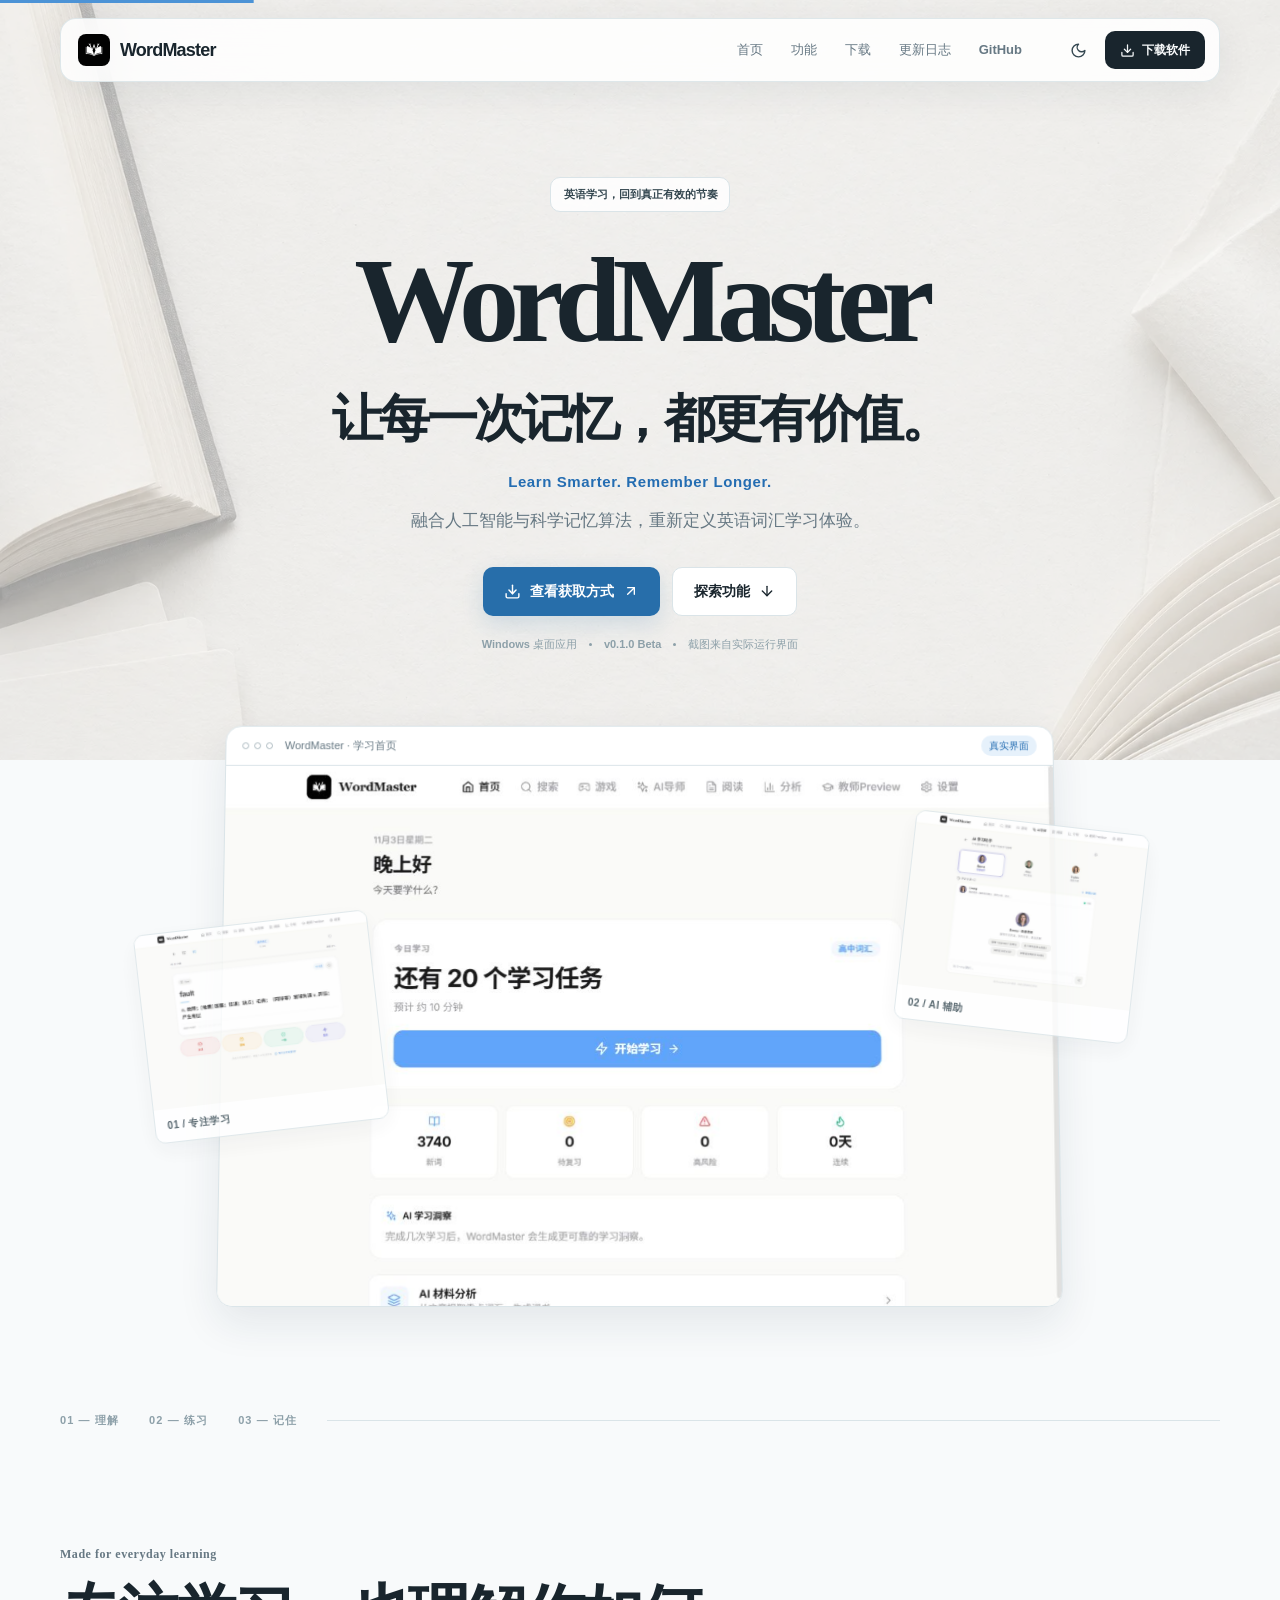
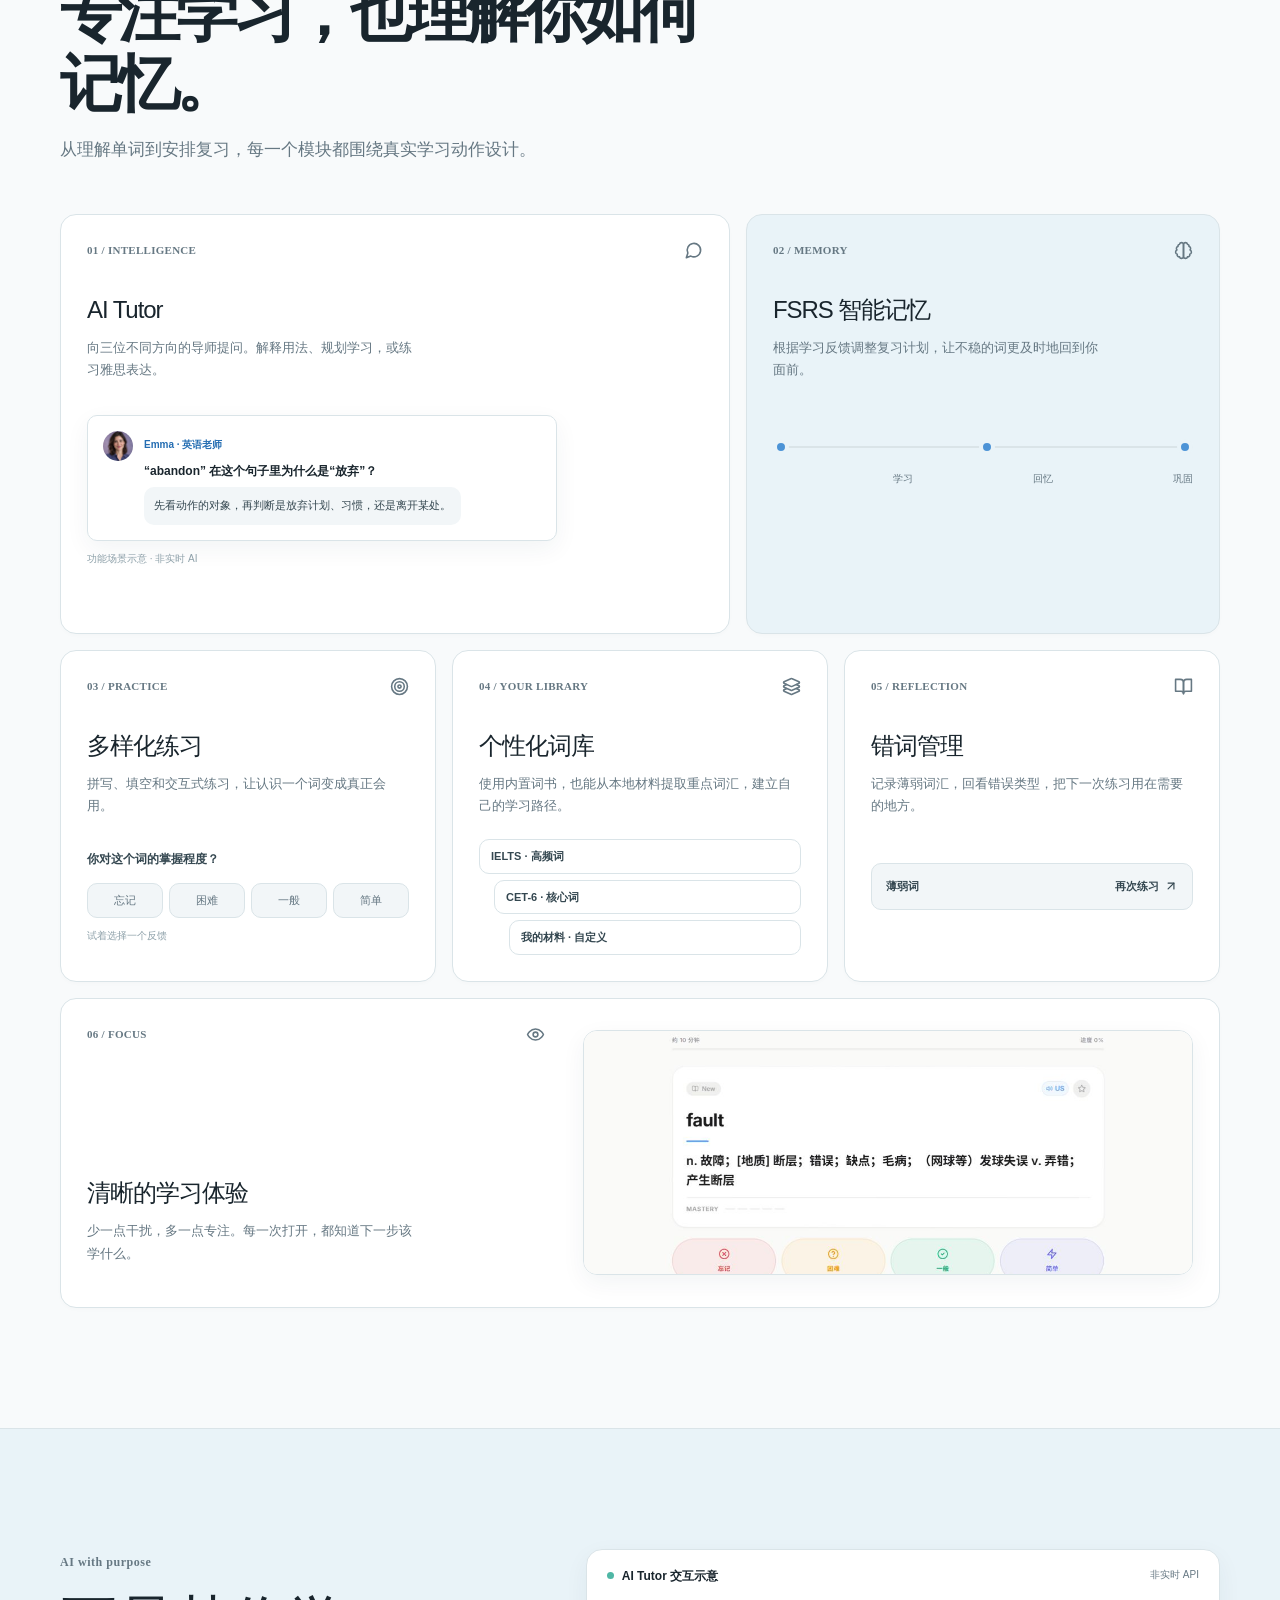
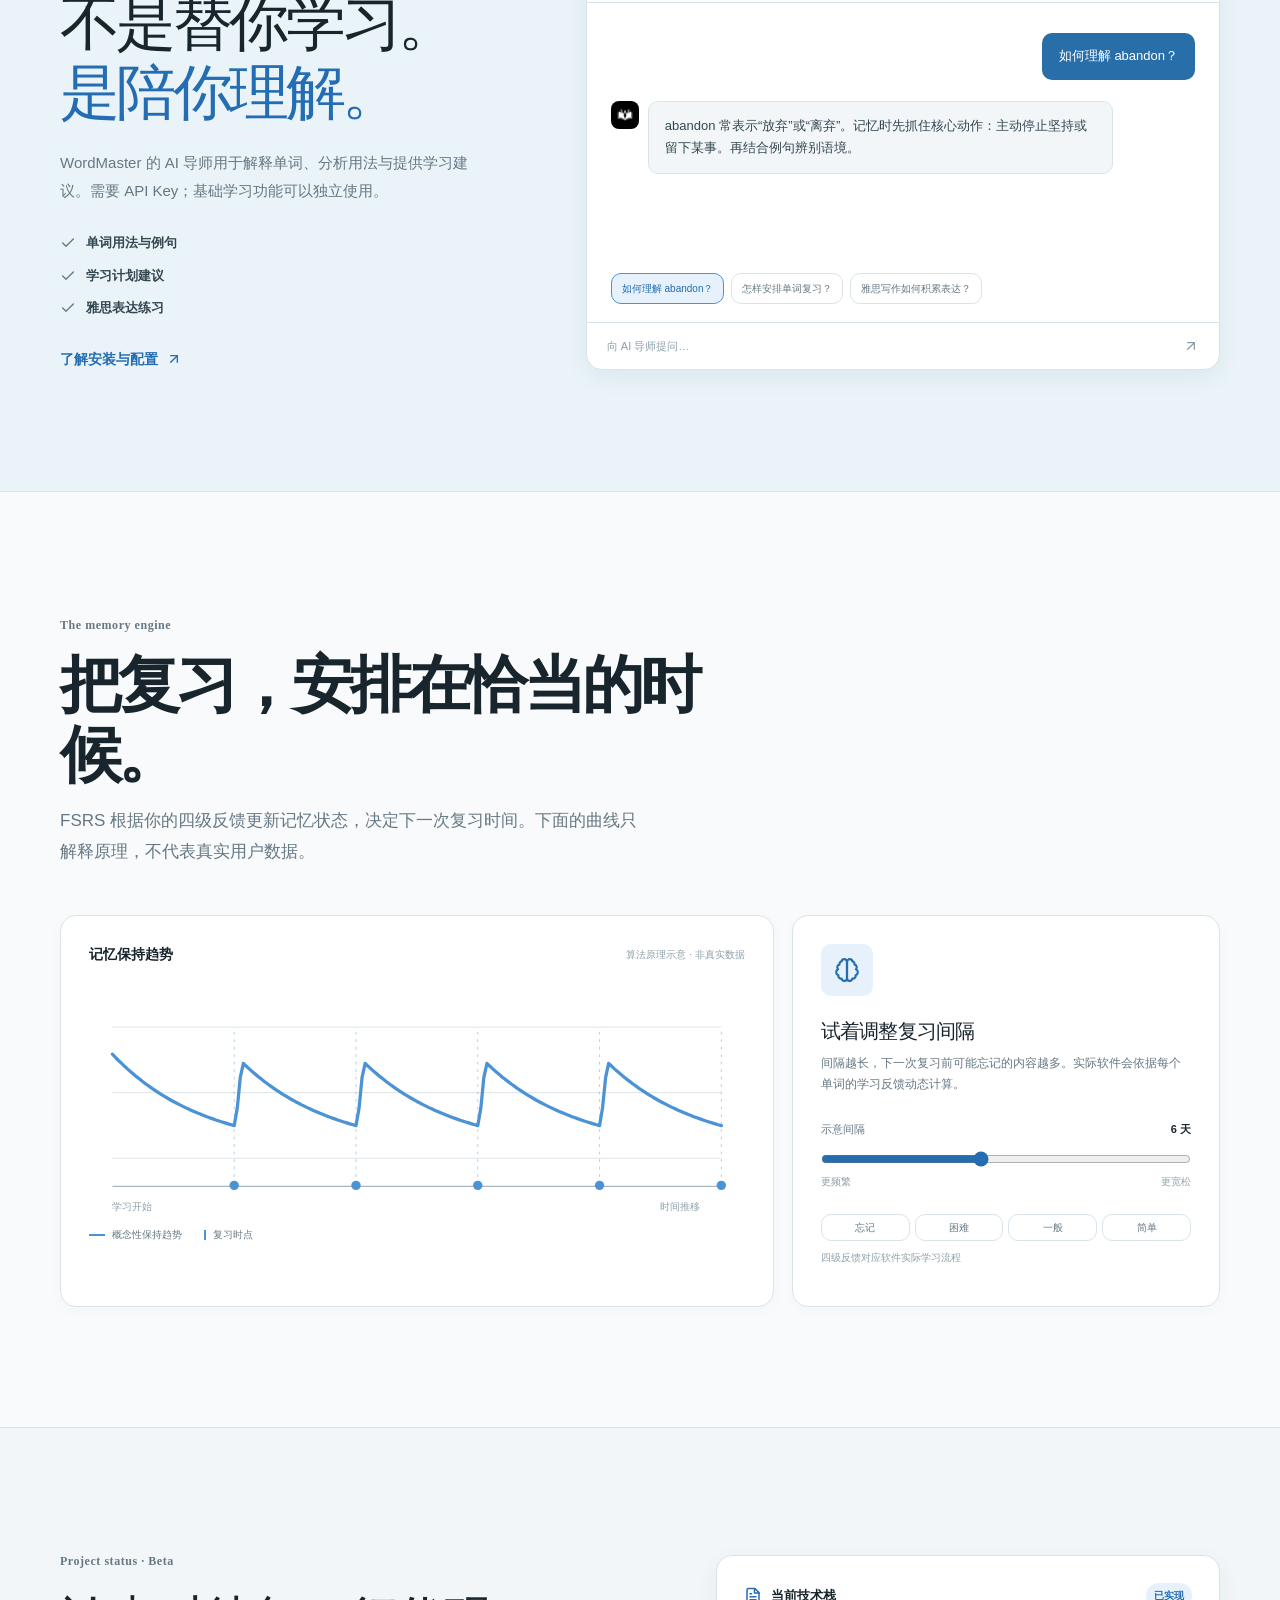
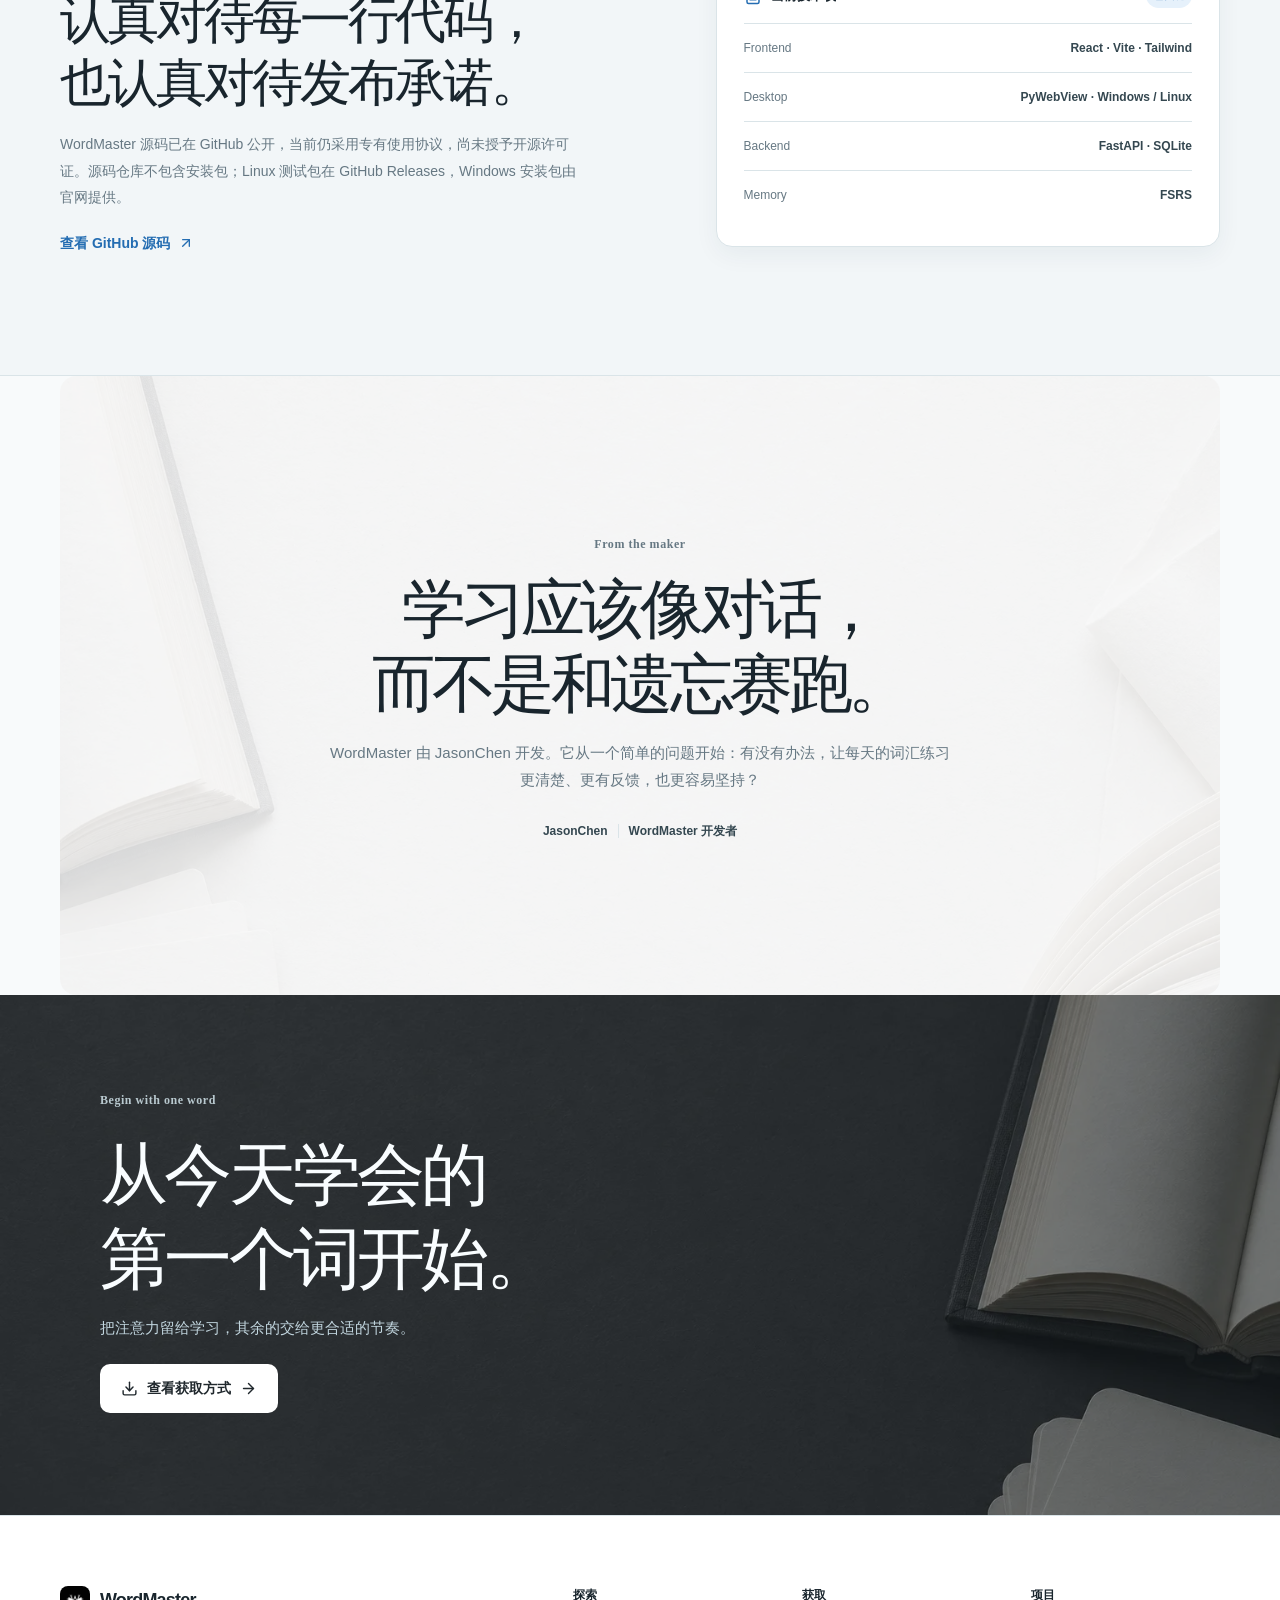
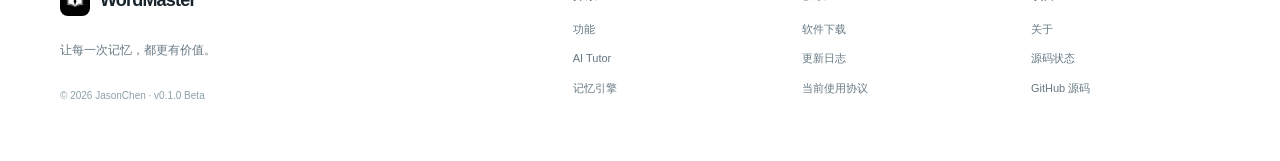
==== commit 336fbb22: "Animate memory chart when interval changes" ====
--- a/index.html
+++ b/index.html
@@ -5,6 +5,6 @@
   <meta property="og:type" content="website" /><meta property="og:title" content="WordMaster — 让每一次记忆，都更有价值" /><meta property="og:description" content="AI 辅助理解，FSRS 安排复习，专注每一个真正学会的单词。" /><meta property="og:image" content="https://jasonchen911.github.io/images/og-wordmaster.svg" />
   <meta name="twitter:card" content="summary_large_image" /><link rel="icon" href="/favicon.ico" />
   <title>WordMaster — 让每一次记忆，都更有价值</title>
-  <script type="module" crossorigin src="/assets/main-zfZjsIiO.js"></script>
-  <link rel="stylesheet" crossorigin href="/assets/main-Defl-dvW.css">
+  <script type="module" crossorigin src="/assets/main-BkbYUXsr.js"></script>
+  <link rel="stylesheet" crossorigin href="/assets/main-gZ57lZI1.css">
 <link rel="canonical" href="https://jasonchen911.github.io/" /><meta property="og:url" content="https://jasonchen911.github.io/" /></head><body><div id="root"></div></body></html>
--- a/assets/main-gZ57lZI1.css
+++ b/assets/main-gZ57lZI1.css
@@ -0,0 +1 @@
+*,:before,:after{--tw-border-spacing-x: 0;--tw-border-spacing-y: 0;--tw-translate-x: 0;--tw-translate-y: 0;--tw-rotate: 0;--tw-skew-x: 0;--tw-skew-y: 0;--tw-scale-x: 1;--tw-scale-y: 1;--tw-pan-x: ;--tw-pan-y: ;--tw-pinch-zoom: ;--tw-scroll-snap-strictness: proximity;--tw-gradient-from-position: ;--tw-gradient-via-position: ;--tw-gradient-to-position: ;--tw-ordinal: ;--tw-slashed-zero: ;--tw-numeric-figure: ;--tw-numeric-spacing: ;--tw-numeric-fraction: ;--tw-ring-inset: ;--tw-ring-offset-width: 0px;--tw-ring-offset-color: #fff;--tw-ring-color: rgb(59 130 246 / .5);--tw-ring-offset-shadow: 0 0 #0000;--tw-ring-shadow: 0 0 #0000;--tw-shadow: 0 0 #0000;--tw-shadow-colored: 0 0 #0000;--tw-blur: ;--tw-brightness: ;--tw-contrast: ;--tw-grayscale: ;--tw-hue-rotate: ;--tw-invert: ;--tw-saturate: ;--tw-sepia: ;--tw-drop-shadow: ;--tw-backdrop-blur: ;--tw-backdrop-brightness: ;--tw-backdrop-contrast: ;--tw-backdrop-grayscale: ;--tw-backdrop-hue-rotate: ;--tw-backdrop-invert: ;--tw-backdrop-opacity: ;--tw-backdrop-saturate: ;--tw-backdrop-sepia: ;--tw-contain-size: ;--tw-contain-layout: ;--tw-contain-paint: ;--tw-contain-style: }::backdrop{--tw-border-spacing-x: 0;--tw-border-spacing-y: 0;--tw-translate-x: 0;--tw-translate-y: 0;--tw-rotate: 0;--tw-skew-x: 0;--tw-skew-y: 0;--tw-scale-x: 1;--tw-scale-y: 1;--tw-pan-x: ;--tw-pan-y: ;--tw-pinch-zoom: ;--tw-scroll-snap-strictness: proximity;--tw-gradient-from-position: ;--tw-gradient-via-position: ;--tw-gradient-to-position: ;--tw-ordinal: ;--tw-slashed-zero: ;--tw-numeric-figure: ;--tw-numeric-spacing: ;--tw-numeric-fraction: ;--tw-ring-inset: ;--tw-ring-offset-width: 0px;--tw-ring-offset-color: #fff;--tw-ring-color: rgb(59 130 246 / .5);--tw-ring-offset-shadow: 0 0 #0000;--tw-ring-shadow: 0 0 #0000;--tw-shadow: 0 0 #0000;--tw-shadow-colored: 0 0 #0000;--tw-blur: ;--tw-brightness: ;--tw-contrast: ;--tw-grayscale: ;--tw-hue-rotate: ;--tw-invert: ;--tw-saturate: ;--tw-sepia: ;--tw-drop-shadow: ;--tw-backdrop-blur: ;--tw-backdrop-brightness: ;--tw-backdrop-contrast: ;--tw-backdrop-grayscale: ;--tw-backdrop-hue-rotate: ;--tw-backdrop-invert: ;--tw-backdrop-opacity: ;--tw-backdrop-saturate: ;--tw-backdrop-sepia: ;--tw-contain-size: ;--tw-contain-layout: ;--tw-contain-paint: ;--tw-contain-style: }*,:before,:after{box-sizing:border-box;border-width:0;border-style:solid;border-color:#e5e7eb}:before,:after{--tw-content: ""}html,:host{line-height:1.5;-webkit-text-size-adjust:100%;-moz-tab-size:4;-o-tab-size:4;tab-size:4;font-family:ui-sans-serif,system-ui,sans-serif,"Apple Color Emoji","Segoe UI Emoji",Segoe UI Symbol,"Noto Color Emoji";font-feature-settings:normal;font-variation-settings:normal;-webkit-tap-highlight-color:transparent}body{margin:0;line-height:inherit}hr{height:0;color:inherit;border-top-width:1px}abbr:where([title]){-webkit-text-decoration:underline dotted;text-decoration:underline dotted}h1,h2,h3,h4,h5,h6{font-size:inherit;font-weight:inherit}a{color:inherit;text-decoration:inherit}b,strong{font-weight:bolder}code,kbd,samp,pre{font-family:ui-monospace,SFMono-Regular,Menlo,Monaco,Consolas,Liberation Mono,Courier New,monospace;font-feature-settings:normal;font-variation-settings:normal;font-size:1em}small{font-size:80%}sub,sup{font-size:75%;line-height:0;position:relative;vertical-align:baseline}sub{bottom:-.25em}sup{top:-.5em}table{text-indent:0;border-color:inherit;border-collapse:collapse}button,input,optgroup,select,textarea{font-family:inherit;font-feature-settings:inherit;font-variation-settings:inherit;font-size:100%;font-weight:inherit;line-height:inherit;letter-spacing:inherit;color:inherit;margin:0;padding:0}button,select{text-transform:none}button,input:where([type=button]),input:where([type=reset]),input:where([type=submit]){-webkit-appearance:button;background-color:transparent;background-image:none}:-moz-focusring{outline:auto}:-moz-ui-invalid{box-shadow:none}progress{vertical-align:baseline}::-webkit-inner-spin-button,::-webkit-outer-spin-button{height:auto}[type=search]{-webkit-appearance:textfield;outline-offset:-2px}::-webkit-search-decoration{-webkit-appearance:none}::-webkit-file-upload-button{-webkit-appearance:button;font:inherit}summary{display:list-item}blockquote,dl,dd,h1,h2,h3,h4,h5,h6,hr,figure,p,pre{margin:0}fieldset{margin:0;padding:0}legend{padding:0}ol,ul,menu{list-style:none;margin:0;padding:0}dialog{padding:0}textarea{resize:vertical}input::-moz-placeholder,textarea::-moz-placeholder{opacity:1;color:#9ca3af}input::placeholder,textarea::placeholder{opacity:1;color:#9ca3af}button,[role=button]{cursor:pointer}:disabled{cursor:default}img,svg,video,canvas,audio,iframe,embed,object{display:block;vertical-align:middle}img,video{max-width:100%;height:auto}[hidden]:where(:not([hidden=until-found])){display:none}.container{width:100%}@media (min-width: 640px){.container{max-width:640px}}@media (min-width: 768px){.container{max-width:768px}}@media (min-width: 1024px){.container{max-width:1024px}}@media (min-width: 1280px){.container{max-width:1280px}}@media (min-width: 1536px){.container{max-width:1536px}}.visible{visibility:visible}.transition{transition-property:color,background-color,border-color,text-decoration-color,fill,stroke,opacity,box-shadow,transform,filter,backdrop-filter;transition-timing-function:cubic-bezier(.4,0,.2,1);transition-duration:.15s}:root{font-family:Aptos,Segoe UI,PingFang SC,Microsoft YaHei,sans-serif;color-scheme:light;--bg: #f8fafb;--surface: #fff;--surface-soft: #f2f6f8;--surface-blue: #e9f3f8;--ink: #19252d;--ink-soft: #344750;--muted: #667883;--muted-faint: #8da0a9;--line: #dae4e8;--blue: #4c93d6;--blue-dark: #246db2;--blue-soft: #e6f1fb;--radius-sm: 6px;--radius-md: 10px;--radius-lg: 16px;--space-1: 4px;--space-2: 8px;--space-3: 12px;--space-4: 16px;--space-6: 24px;--space-8: 32px;--header: rgba(255,255,255,.85);--shadow: 0 8px 24px rgba(25,49,67,.055);--shadow-large: 0 16px 40px rgba(25,49,67,.09);background:var(--bg)}html[data-theme=dark]{color-scheme:dark;--bg: #10171b;--surface: #182126;--surface-soft: #1e2a30;--surface-blue: #1c303c;--ink: #eff6f8;--ink-soft: #cedde3;--muted: #9aadb6;--muted-faint: #738994;--line: #324249;--blue: #8ac5f6;--blue-dark: #a8d9ff;--blue-soft: #203a4b;--header: rgba(24,33,38,.88);--shadow: 0 8px 24px rgba(0,0,0,.16);--shadow-large: 0 16px 40px rgba(0,0,0,.24)}*,*:before,*:after{box-sizing:border-box}html{scroll-behavior:smooth;scroll-padding-top:110px}body{margin:0;min-width:320px;background:var(--bg);color:var(--ink);transition:background-color .3s,color .3s}button,input{font:inherit}button{border:0}a{color:inherit;text-decoration:none}img{max-width:100%}::-moz-selection{background:#a6d4ef;color:#163449}::selection{background:#a6d4ef;color:#163449}:focus-visible{outline:3px solid var(--blue);outline-offset:3px}.container{width:min(1160px,calc(100% - 64px));margin-inline:auto}.skip-link{position:fixed;z-index:110;top:-80px;left:20px;background:var(--surface);color:var(--ink);padding:11px 18px;border-radius:12px}.skip-link:focus{top:12px}.scroll-progress{position:fixed;top:0;left:0;right:0;height:3px;z-index:105;background:var(--blue);transform-origin:left}.site-header{position:fixed;z-index:100;top:18px;width:100%;padding:0 22px;pointer-events:none}.nav-shell{pointer-events:auto;width:min(1160px,100%);height:64px;margin:auto;padding:0 14px 0 17px;display:flex;align-items:center;gap:25px;background:var(--header);border:1px solid color-mix(in srgb,var(--line) 88%,transparent);border-radius:19px;box-shadow:0 8px 40px #112b3a12;backdrop-filter:blur(20px);-webkit-backdrop-filter:blur(20px);transition:box-shadow .25s,background-color .25s,transform .25s}.site-header.is-scrolled .nav-shell{box-shadow:0 14px 50px #112b3a26}.brand{display:inline-flex;align-items:center;gap:10px;white-space:nowrap;color:var(--ink);font-size:18px;font-weight:720;letter-spacing:-.045em}.brand img{border-radius:8px;display:block}.desktop-nav{display:flex;align-items:center;justify-content:center;gap:4px;margin-left:auto}.desktop-nav a,.nav-unavailable{padding:10px 12px;border-radius:10px;color:var(--muted);font-size:13px;font-weight:550;transition:color .2s,background-color .2s}.desktop-nav a:hover,.desktop-nav .nav-active{color:var(--ink);background:var(--surface-soft)}.nav-unavailable{opacity:.8;cursor:default}.nav-unavailable small{font-size:9px;color:var(--blue-dark);margin-left:2px}.nav-actions{display:flex;align-items:center;gap:8px}.theme-toggle,.menu-toggle{display:grid;place-items:center;width:38px;height:38px;cursor:pointer;color:var(--ink-soft);background:transparent;border-radius:10px;transition:background-color .2s,transform .2s}.theme-toggle:hover,.menu-toggle:hover{background:var(--surface-soft)}.theme-toggle:active,.menu-toggle:active{transform:scale(.94)}.nav-download{height:38px;padding:0 15px;display:inline-flex;align-items:center;gap:7px;background:var(--ink);color:var(--bg);border-radius:10px;font-size:12px;font-weight:650;transition:transform .2s,opacity .2s}.nav-download:hover{transform:translateY(-2px);opacity:.88}.menu-toggle,.mobile-nav{display:none}.eyebrow{display:inline-flex;align-items:center;color:var(--blue-dark);font-family:Georgia,Times New Roman,serif;font-size:12px;font-weight:600;letter-spacing:.045em;text-transform:none}.section{padding-block:120px}.section-heading{max-width:680px;margin-bottom:48px}.section-heading h2{margin:14px 0 16px;font-size:clamp(38px,5vw,62px);letter-spacing:-.065em;line-height:1.13;font-weight:720}.section-heading p{max-width:590px;color:var(--muted);font-size:17px;line-height:1.8}.button{display:inline-flex;align-items:center;justify-content:center;gap:9px;min-height:49px;padding:0 21px;border-radius:12px;font-size:14px;font-weight:650;transition:transform .2s,box-shadow .2s,background-color .2s}.button:hover{transform:translateY(-3px)}.button:active{transform:translateY(1px) scale(.985)}.button-primary{background:#276eaa;color:#fff;box-shadow:0 8px 22px #286fab29}.button-primary:hover{background:#1e6199;box-shadow:0 13px 25px #286fab38}.button-secondary{background:var(--surface);color:var(--ink);border:1px solid var(--line)}.button-secondary:hover{box-shadow:var(--shadow)}.text-link{display:inline-flex;gap:8px;align-items:center;color:var(--blue-dark);font-size:14px;font-weight:700}.text-link svg{transition:transform .2s}.text-link:hover svg{transform:translate(2px,-2px)}.hero{position:relative;padding-top:177px;overflow:hidden}.hero-wash{position:absolute;inset:0 0 auto;height:760px;pointer-events:none;background:url(/images/background-paper.webp) center / cover no-repeat;opacity:.38}html[data-theme=dark] .hero-wash{background-image:url(/images/background-library-dark.webp);opacity:.3}.hero-content{position:relative;text-align:center}.hero-kicker{width:-moz-fit-content;width:fit-content;margin:0 auto 24px;display:flex;align-items:center;gap:9px;padding:8px 11px 8px 13px;border:1px solid var(--line);border-radius:100px;background:var(--header);box-shadow:0 5px 20px #3868800d;color:var(--ink-soft);font-size:11px;font-weight:650}.kicker-dot,.release-badge>span{width:6px;height:6px;border-radius:50%;background:#4fb7a5;box-shadow:0 0 0 3px #4fb7a521}.hero h1{margin:0;font-family:Georgia,Times New Roman,serif;font-size:clamp(65px,9.4vw,132px);line-height:1.08;letter-spacing:-.075em;font-weight:600}.hero-title-cn{margin:22px 0 0;font-size:clamp(27px,4vw,52px);letter-spacing:-.07em;font-weight:680;line-height:1.25}.hero-tagline{margin:20px 0 0;color:var(--blue-dark);font-size:15px;font-weight:670;letter-spacing:.04em}.hero-description{margin:13px auto 0;max-width:630px;color:var(--muted);font-size:17px;line-height:1.7}.hero-actions{display:flex;justify-content:center;gap:12px;margin-top:31px}.hero-proof{display:flex;align-items:center;justify-content:center;gap:12px;margin-top:20px;color:var(--muted-faint);font-size:11px;font-weight:550}.hero-proof span{width:3px;height:3px;background:var(--muted-faint);border-radius:50%}.hero-stage{position:relative;height:690px;margin:70px auto 0;max-width:1060px}.hero-main-window{width:79%;margin:0 auto;transform:perspective(1300px) rotateX(3deg)}.app-window{overflow:hidden;border:1px solid var(--line);border-radius:17px;background:var(--surface);box-shadow:var(--shadow-large)}.window-bar{height:40px;display:flex;align-items:center;gap:12px;padding:0 16px;border-bottom:1px solid var(--line);color:var(--muted);font-size:11px}.window-dots{display:flex;gap:5px}.window-dots i{width:7px;height:7px;border:1px solid var(--muted-faint);border-radius:50%;opacity:.7}.window-chip{margin-left:auto;color:var(--blue-dark);background:var(--blue-soft);padding:3px 8px;border-radius:99px;font-size:10px}.hero-main-window img{display:block;width:100%;height:540px;-o-object-fit:cover;object-fit:cover;-o-object-position:top center;object-position:top center}.hero-float{position:absolute;width:235px;overflow:hidden;border-radius:13px;background:var(--surface);border:1px solid var(--line);box-shadow:0 22px 65px #19384a30;text-align:left}.hero-float img{width:100%;height:175px;-o-object-fit:cover;object-fit:cover;-o-object-position:top center;object-position:top center;display:block}.hero-float span{display:block;padding:9px 12px;color:var(--ink-soft);font-size:10px;font-weight:650;letter-spacing:.04em}.hero-float-study{left:-5px;top:190px;transform:rotate(-11deg);transform-origin:85% 85%}.hero-float-tutor{right:-8px;top:90px;transform:rotate(11deg);transform-origin:15% 85%}.editorial-line{display:flex;align-items:center;gap:30px;color:var(--muted-faint);font-size:11px;font-weight:650;letter-spacing:.1em}.editorial-line div{flex:1;height:1px;background:var(--line)}.features-section{padding-top:112px}.bento{display:grid;grid-template-columns:repeat(12,1fr);gap:16px}.feature-card{position:relative;overflow:hidden;min-height:316px;padding:26px;border:1px solid var(--line);border-radius:23px;background:var(--surface);box-shadow:0 2px 4px #1a3b4e04;transition:transform .28s,box-shadow .28s,border-color .28s}.feature-card:hover{transform:translateY(-5px);box-shadow:var(--shadow);border-color:color-mix(in srgb,var(--blue) 40%,var(--line))}.feature-top{display:flex;align-items:center;justify-content:space-between;color:var(--blue-dark)}.feature-number{font-family:Georgia,Times New Roman,serif;font-size:11px;font-weight:600;letter-spacing:.025em}.feature-body{position:relative;z-index:1;max-width:390px}.feature-body h3{margin:32px 0 9px;color:var(--ink);font-size:24px;letter-spacing:-.045em}.feature-body p{margin:0;max-width:330px;color:var(--muted);font-size:13px;line-height:1.75}.feature-tutor{grid-column:span 7;min-height:420px;background:var(--surface)}.feature-memory{grid-column:span 5;min-height:420px;background:var(--surface-blue)}.feature-practice,.feature-books,.feature-mistakes{grid-column:span 4}.feature-focus{grid-column:span 12;min-height:310px;display:grid;grid-template-columns:minmax(0,.75fr) minmax(0,1fr);gap:38px;align-items:stretch}.feature-focus-copy{display:flex;flex-direction:column;justify-content:space-between;min-width:0;padding-bottom:15px}.feature-focus .feature-body h3{margin-top:12px}.feature-focus-visual{display:flex;align-items:center;min-width:0}.feature-focus-visual img{display:block;width:100%;height:245px;-o-object-fit:cover;object-fit:cover;-o-object-position:center 30%;object-position:center 30%;border-radius:14px;border:1px solid var(--line);box-shadow:var(--shadow)}.mini-conversation{display:flex;gap:11px;width:94%;max-width:470px;margin-top:33px;padding:15px;border-radius:16px;background:var(--surface);border:1px solid var(--line);box-shadow:0 12px 35px #37678114;text-align:left}.mini-person{flex:0 0 30px;width:30px;height:30px;overflow:hidden;border-radius:50%}.mini-person img{width:100%;height:100%;-o-object-fit:cover;object-fit:cover;-o-object-position:center;object-position:center}.mini-conversation small{color:var(--blue-dark);font-weight:750;font-size:10px}.mini-conversation p{margin:7px 0;color:var(--ink);font-size:12px;font-weight:600}.mini-answer{padding:10px;color:var(--ink-soft);background:var(--surface-soft);border-radius:10px;font-size:11px;line-height:1.6}.demo-label{display:block;margin-top:10px;color:var(--muted-faint);font-size:10px}.memory-mini{position:relative;display:flex;justify-content:space-between;margin-top:54px;padding-top:35px;color:var(--muted);font-size:10px}.memory-mini:before{content:"";position:absolute;top:10px;left:0;right:0;height:2px;background:var(--line)}.memory-mini span:before{content:"";position:absolute;top:3px;width:16px;height:16px;border:4px solid var(--surface-blue);border-radius:50%;background:var(--blue)}.memory-mini span:nth-of-type(1):before{left:0}.memory-mini span:nth-of-type(2):before{left:49%}.memory-mini span:nth-of-type(3):before{right:0}.practice-demo{margin-top:28px}.practice-demo>span{color:var(--ink-soft);font-size:12px;font-weight:650}.practice-demo>div{display:flex;gap:6px;margin-top:13px}.practice-demo button{flex:1;padding:8px 2px;border-radius:10px;background:var(--surface-soft);border:1px solid var(--line);color:var(--muted);font-size:11px;cursor:pointer;transition:transform .2s,background-color .2s}.practice-demo button:hover{transform:translateY(-2px)}.practice-demo button.selected{color:#fff;background:#276eaa;border-color:#276eaa}.practice-demo small{display:block;margin-top:10px;color:var(--muted-faint);font-size:10px}.feature-books{background:var(--surface)}.book-stack{display:grid;gap:6px;margin-top:21px}.book-stack span{display:block;padding:8px 11px;border:1px solid var(--line);background:var(--surface);color:var(--ink-soft);font-size:11px;font-weight:650;border-radius:9px}.book-stack span:nth-child(2){margin-left:15px}.book-stack span:nth-child(3){margin-left:30px}.feature-mistakes{background:#fbf8f5}html[data-theme=dark] .feature-mistakes{background:#262321}.mistake-visual{display:flex;justify-content:space-between;margin-top:45px;padding:14px;border:1px solid #eadfd6;border-radius:12px;color:#9a7158;background:#ffffff91;font-size:11px;font-weight:650}html[data-theme=dark] .mistake-visual{background:#2b2724;border-color:#483c35;color:#dcb89d}.mistake-visual span:last-child{display:inline-flex;gap:5px;align-items:center}.intelligence-section{background:var(--surface-blue);border-block:1px solid var(--line)}.intelligence-grid{display:grid;grid-template-columns:.82fr 1.18fr;gap:85px;align-items:center}.intelligence-copy h2{margin:16px 0 22px;font-size:clamp(38px,4.7vw,63px);line-height:1.15;letter-spacing:-.06em}.intelligence-copy h2 em,.subpage-hero h1 em,.changelog-page h1 em{color:var(--blue-dark);font-style:normal}.intelligence-copy>p{max-width:410px;color:var(--muted);font-size:15px;line-height:1.85}.ai-bullets{display:grid;gap:13px;margin:29px 0}.ai-bullets span{display:flex;align-items:center;gap:10px;font-size:13px;font-weight:600;color:var(--ink-soft)}.ai-bullets svg{color:var(--blue-dark)}.ai-demo{overflow:hidden;border:1px solid var(--line);border-radius:22px;background:var(--surface);box-shadow:var(--shadow-large)}.demo-window-top{display:flex;justify-content:space-between;padding:17px 20px;border-bottom:1px solid var(--line);color:var(--muted);font-size:10px}.demo-window-title{display:flex;align-items:center;gap:8px;color:var(--ink);font-weight:700;font-size:12px}.demo-status{width:7px;height:7px;border-radius:50%;background:#4fb7a5}.demo-chat{min-height:270px;padding:30px 24px 15px;display:flex;flex-direction:column;gap:21px}.demo-message{width:-moz-fit-content;width:fit-content;max-width:86%;font-size:13px;line-height:1.75}.demo-message.user{align-self:flex-end;padding:12px 17px;border-radius:15px 15px 4px;background:#286fa9;color:#fff}.demo-message.assistant{display:flex;gap:9px;align-items:start}.demo-message.assistant img{border-radius:8px;flex-shrink:0}.demo-message.assistant p{margin:0;padding:13px 16px;background:var(--surface-soft);border:1px solid var(--line);border-radius:4px 15px 15px;color:var(--ink-soft)}.demo-prompts{display:flex;flex-wrap:wrap;gap:7px;padding:0 24px 18px}.demo-prompts button{padding:7px 10px;border-radius:100px;border:1px solid var(--line);background:var(--surface);color:var(--muted);font-size:10px;cursor:pointer;transition:background .2s,color .2s,transform .2s}.demo-prompts button:hover{transform:translateY(-2px)}.demo-prompts button[aria-pressed=true]{background:var(--blue-soft);color:var(--blue-dark);border-color:var(--blue)}.demo-input{display:flex;align-items:center;justify-content:space-between;padding:15px 20px;border-top:1px solid var(--line);color:var(--muted-faint);font-size:11px}.memory-section .section-heading{max-width:750px}.memory-layout{display:grid;grid-template-columns:1.25fr .75fr;gap:18px}.chart-panel,.memory-controls{min-height:392px;padding:28px;background:var(--surface);border:1px solid var(--line);border-radius:23px;box-shadow:0 4px 17px #1e415306}.chart-header{display:flex;justify-content:space-between;align-items:center;color:var(--ink);font-size:14px;font-weight:700}.chart-disclaimer{color:var(--muted-faint);font-size:10px;font-weight:500}.chart-panel svg{width:100%;height:250px;margin-top:12px;overflow:visible}.chart-grid line{stroke:var(--line);stroke-width:1}.chart-grid line:last-child{stroke:var(--muted-faint)}.chart-panel svg text{fill:var(--muted-faint);font-size:11px}.review-marker{stroke:var(--blue);stroke-dasharray:3 5;opacity:.45}.chart-legend{display:flex;gap:22px;color:var(--muted);font-size:10px}.chart-legend span{display:inline-flex;align-items:center;gap:7px}.chart-legend i{width:16px;height:2px;background:var(--blue);display:inline-block}.chart-legend span:last-child i{height:10px;width:2px}.control-icon{width:52px;height:52px;display:grid;place-items:center;background:var(--blue-soft);color:var(--blue-dark);border-radius:14px}.memory-controls h3{margin:20px 0 7px;font-size:20px;letter-spacing:-.04em}.memory-controls p{color:var(--muted);font-size:12px;line-height:1.75}.memory-controls label{display:flex;justify-content:space-between;margin-top:26px;font-size:11px;color:var(--muted)}.memory-controls label strong{color:var(--ink)}.memory-controls input[type=range]{width:100%;margin:13px 0 4px;accent-color:var(--blue-dark);cursor:pointer}.range-ends{display:flex;justify-content:space-between;color:var(--muted-faint);font-size:10px}.grade-row{display:flex;justify-content:space-between;gap:5px;margin-top:25px}.grade-row span{flex:1;text-align:center;padding:5px 0;border:1px solid var(--line);border-radius:7px;color:var(--muted);font-size:10px}.memory-controls small{display:block;margin-top:9px;color:var(--muted-faint);font-size:10px}.source-section{background:var(--surface-soft);border-block:1px solid var(--line)}.source-grid{display:grid;grid-template-columns:1fr .9fr;gap:95px;align-items:center}.source-grid h2{margin:17px 0;font-size:clamp(35px,4vw,54px);line-height:1.22;letter-spacing:-.06em}.source-grid p{max-width:520px;color:var(--muted);font-size:14px;line-height:1.9}.source-grid .text-link{margin-top:22px}.stack-panel{padding:27px;background:var(--surface);border:1px solid var(--line);border-radius:21px;box-shadow:var(--shadow)}.stack-head{display:flex;align-items:center;gap:9px;color:var(--ink);font-size:13px;font-weight:700;margin-bottom:15px}.stack-head svg{color:var(--blue-dark)}.stack-head span{margin-left:auto;color:var(--blue-dark);font-size:10px;background:var(--blue-soft);padding:5px 8px;border-radius:99px}.stack-panel>div:not(:first-child){display:flex;justify-content:space-between;gap:10px;padding:15px 0;border-top:1px solid var(--line);font-size:12px}.stack-panel>div:not(:first-child) span{color:var(--muted)}.stack-panel>div:not(:first-child) strong{font-weight:650;color:var(--ink-soft)}.about-section{padding-block:155px;text-align:center}.about-section h2{margin:17px auto;font-size:clamp(38px,5vw,66px);line-height:1.17;letter-spacing:-.07em}.about-section p{max-width:620px;margin:0 auto;color:var(--muted);line-height:1.85;font-size:15px}.about-signature{display:flex;justify-content:center;align-items:center;gap:10px;margin-top:28px;color:var(--ink-soft);font-size:12px;font-weight:700}.about-signature i{width:1px;height:14px;background:var(--line)}.closing-cta{padding:92px 0 102px;background:#203c4a;color:#f9fdff;text-align:left}.closing-cta .container{max-width:1080px}.closing-cta .eyebrow{color:#b8d4df}.closing-cta h2{max-width:780px;margin:22px 0 16px;font-size:clamp(42px,5.3vw,68px);font-weight:560;line-height:1.24;letter-spacing:-.055em}.closing-cta p{color:#c1d5de;font-size:15px}.button-light{margin-top:24px;background:#fff;color:#1e4053}.button-light:hover{box-shadow:0 12px 35px #0000002e}.subpage-hero{padding-top:180px;padding-bottom:62px}.subpage-hero h1,.changelog-page h1{margin:17px 0 18px;font-size:clamp(52px,7vw,92px);letter-spacing:-.075em;line-height:1.08}.subpage-hero p,.changelog-page>div:first-child>p{color:var(--muted);font-size:17px}.subpage-hero h1{font-size:clamp(38px,5vw,64px);line-height:1.18;letter-spacing:-.055em}.download-section{margin-bottom:65px}.download-card{display:flex;align-items:center;justify-content:space-between;gap:30px;padding:40px;background:var(--surface);border:1px solid var(--line);border-radius:25px;box-shadow:var(--shadow-large)}.download-card-main{display:flex;align-items:center;gap:22px}.download-icon{width:76px;height:76px;display:grid;place-items:center;border-radius:18px;background:var(--surface-soft)}.download-icon img{border-radius:11px}.release-badge{display:inline-flex;align-items:center;gap:9px;color:var(--blue-dark);background:var(--blue-soft);padding:6px 10px;border-radius:99px;font-size:10px;font-weight:700}.download-card h2{margin:10px 0 4px;font-size:31px;letter-spacing:-.055em}.download-card h2 span{color:var(--muted);font-weight:500}.download-card p{margin:0;color:var(--muted);font-size:12px}.download-card-action{display:grid;justify-items:end;gap:11px}.download-card-action small{color:var(--muted-faint);font-size:10px}.release-note{display:flex;align-items:center;gap:10px;margin:15px 4px 0;color:var(--muted);font-size:11px}.release-note svg{color:var(--blue-dark)}.download-options{display:flex;flex-wrap:wrap;justify-content:flex-end;gap:10px}.download-card-action small strong{color:var(--ink);font-size:12px;letter-spacing:.04em}.download-details{display:grid;grid-template-columns:repeat(2,1fr);gap:16px}.detail-panel{min-height:288px;padding:29px;background:var(--surface);border:1px solid var(--line);border-radius:20px}.detail-panel>svg{color:var(--blue-dark)}.detail-panel h3{margin:14px 0;font-size:21px;letter-spacing:-.04em}.detail-panel ul,.detail-panel ol{padding-left:20px;color:var(--ink-soft);font-size:13px;line-height:2}.detail-panel li::marker{color:var(--blue-dark)}.detail-panel p{margin-top:14px;color:var(--muted);font-size:11px;line-height:1.75}.detail-panel code{font-size:11px}.linux-download{padding-top:22px}.linux-download-inner{display:flex;align-items:center;justify-content:space-between;gap:24px;padding:32px;border:1px solid var(--line);border-radius:var(--radius-lg);background:var(--surface)}.linux-download h2{margin:9px 0;font-size:24px;letter-spacing:-.04em}.linux-download p{max-width:650px;margin:0;color:var(--muted);font-size:12px;line-height:1.8}.linux-download .linux-command{margin-top:8px}.linux-download code{color:var(--ink-soft);font-size:11px;overflow-wrap:anywhere}.linux-download .button{flex:none}.integrity-section{padding-block:90px 70px}.integrity-top{display:flex;justify-content:space-between;align-items:end;gap:20px}.integrity-top h2{font-size:29px;letter-spacing:-.05em;margin:9px 0 0}.copy-button{display:inline-flex;align-items:center;gap:7px;padding:9px 13px;border-radius:9px;color:var(--blue-dark);background:var(--blue-soft);cursor:pointer;font-size:11px;font-weight:700}.integrity-section>div>code{display:block;overflow-wrap:anywhere;margin-top:22px;padding:17px;border:1px solid var(--line);border-radius:12px;background:var(--surface);color:var(--ink-soft);font-size:11px}.integrity-section p{color:var(--muted);font-size:11px;line-height:1.8}.integrity-section p code{color:var(--ink-soft)}.download-bottom{display:grid;grid-template-columns:1fr 1fr;gap:16px;padding-bottom:55px}.bottom-link-card{display:flex;align-items:center;justify-content:space-between;min-height:194px;padding:27px;border-radius:19px;background:var(--surface-blue);border:1px solid var(--line)}.bottom-link-card h3{margin:12px 0 7px;font-size:21px;letter-spacing:-.04em}.bottom-link-card p{margin:0;max-width:290px;font-size:11px;line-height:1.7;color:var(--muted)}.bottom-link-card a{display:grid;place-items:center;width:43px;height:43px;background:var(--surface);border-radius:50%;color:var(--blue-dark);transition:transform .2s}.bottom-link-card a:hover{transform:translate(4px)}.bottom-link-card.subdued{background:var(--surface)}.unavailable-mark{padding:6px 9px;border-radius:100px;background:var(--surface-soft);color:var(--muted);font-size:10px;white-space:nowrap}.license-footnote{display:flex;align-items:center;gap:8px;padding-bottom:95px;color:var(--muted);font-size:11px}.license-footnote p{margin:0}.license-footnote a{display:inline-flex;align-items:center;gap:3px;color:var(--blue-dark)}.changelog-page{padding-top:180px;padding-bottom:110px}.changelog-page>div:first-child{max-width:770px}.timeline{position:relative;margin-top:75px;padding-left:64px}.timeline-rail{position:absolute;left:17px;top:0;bottom:0;width:1px;background:var(--line)}.release-marker{position:absolute;left:-57px;top:0;width:20px;height:20px;border-radius:50%;border:5px solid var(--blue-soft);background:var(--blue-dark)}.release-entry{position:relative;display:grid;grid-template-columns:.44fr 1fr;gap:60px}.release-meta h2{margin:14px 0 10px;font-size:30px;letter-spacing:-.05em}.release-meta p{display:flex;align-items:center;gap:7px;color:var(--muted-faint);font-size:11px}.release-groups{display:grid;gap:34px}.release-groups>div{border-top:1px solid var(--line);padding-top:22px}.release-groups h3{font-size:18px;letter-spacing:-.03em;margin:0 0 13px}.release-groups ul{display:grid;gap:11px;list-style:none;padding:0;margin:0}.release-groups li{display:flex;align-items:start;gap:10px;color:var(--muted);font-size:13px;line-height:1.7}.release-groups li svg{flex:none;margin-top:3px;color:var(--blue-dark)}.changelog-actions{display:flex;align-items:center;gap:30px;margin:70px 0 0 64px}.site-footer{border-top:1px solid var(--line);padding:70px 0 55px;background:var(--surface)}.footer-grid{display:grid;grid-template-columns:2.5fr repeat(3,1fr);gap:40px}.footer-brand p{margin:18px 0 23px;color:var(--muted);font-size:12px}.footer-brand small{color:var(--muted-faint);font-size:10px}.footer-grid>div:not(:first-child){display:grid;align-content:start;gap:13px}.footer-grid strong{margin-bottom:4px;color:var(--ink);font-size:12px}.footer-grid>div:not(:first-child) a,.muted-link{color:var(--muted);font-size:11px}.footer-grid a:hover{color:var(--blue-dark)}.muted-link{opacity:.65}.site-header .nav-shell,.mobile-nav,.feature-card,.app-window,.ai-demo,.chart-panel,.memory-controls,.stack-panel,.download-card,.detail-panel,.bottom-link-card{border-radius:var(--radius-lg)}.button,.nav-download,.desktop-nav a,.theme-toggle,.menu-toggle,.practice-demo button,.book-stack span,.mini-conversation,.mini-answer,.mistake-visual,.copy-button,.grade-row span,.hero-float,.window-chip,.control-icon,.download-icon,.demo-prompts button,.demo-message.user,.demo-message.assistant p{border-radius:var(--radius-md)}.eyebrow,.feature-top,.feature-number,.ai-bullets svg{color:var(--muted)}.hero-kicker{border-radius:var(--radius-md);box-shadow:none}.feature-memory{background:var(--surface-blue)}.feature-mistakes,html[data-theme=dark] .feature-mistakes{background:var(--surface)}.mistake-visual,html[data-theme=dark] .mistake-visual{border-color:var(--line);background:var(--surface-soft);color:var(--ink-soft)}.feature-card:hover{box-shadow:var(--shadow);border-color:var(--line)}.mini-conversation,.hero-float,.ai-demo{box-shadow:var(--shadow)}.closing-cta{background:#20282d}.closing-cta .eyebrow{color:#b9c9cf}.button-light{color:#20282d}.about-section,.closing-cta{position:relative;isolation:isolate}.about-section:before,.closing-cta:before{content:"";position:absolute;top:0;right:0;bottom:0;left:0;z-index:-1;pointer-events:none;background-position:center;background-size:cover}.about-section:before{background-image:url(/images/background-paper.webp);opacity:.14;border-radius:var(--radius-lg)}html[data-theme=dark] .about-section:before{background-image:url(/images/background-library-dark.webp);opacity:.22}.closing-cta:before{background-image:url(/images/background-library-dark.webp);opacity:.48}@media (max-width: 760px){.hero-wash{height:680px;background-position:50% center;opacity:.24}.closing-cta:before{opacity:.2}}@media (max-width: 1020px){.desktop-nav{gap:0}.desktop-nav a,.nav-unavailable{padding-inline:8px}.hero-float{width:200px}.hero-float img{height:150px}.hero-float-study{left:-12px}.hero-float-tutor{right:-12px}.feature-focus{grid-template-columns:minmax(0,.8fr) minmax(0,1fr);gap:24px}.intelligence-grid,.source-grid{gap:45px}}@media (max-width: 760px){.container{width:min(100% - 36px,620px)}.site-header{top:10px;padding:0 12px}.nav-shell{height:58px;padding:0 10px 0 12px;gap:8px;border-radius:15px}.brand{font-size:16px}.brand img{width:29px;height:29px}.desktop-nav,.nav-download{display:none}.nav-actions{margin-left:auto}.menu-toggle{display:grid}.mobile-nav{pointer-events:auto;display:grid;width:min(100%,640px);margin:6px auto 0;padding:8px;border-radius:15px;background:var(--surface);border:1px solid var(--line);box-shadow:var(--shadow);overflow:hidden}.mobile-nav a{display:flex;justify-content:space-between;padding:13px;border-radius:9px;color:var(--ink-soft);font-size:13px}.mobile-nav a:hover{background:var(--surface-soft)}.mobile-nav span{padding:13px;color:var(--muted-faint);font-size:11px}.hero{padding-top:143px}.hero-kicker{font-size:10px}.hero h1{font-size:clamp(48px,11vw,78px)}.hero-title-cn{margin-top:14px}.hero-tagline{font-size:12px}.hero-description{font-size:13px;max-width:500px}.hero-proof{font-size:9px;gap:7px}.hero-actions{gap:9px}.hero-actions .button{padding-inline:14px;font-size:12px}.hero-stage{height:auto;margin-top:48px;padding-bottom:125px}.hero-main-window{width:100%;transform:none}.hero-main-window img{height:auto;aspect-ratio:1.55}.hero-float{display:block;width:39%;top:auto;bottom:8px}.hero-float img{height:94px}.hero-float span{padding:6px 8px;font-size:9px}.hero-float-study{left:2%}.hero-float-tutor{right:2%}.window-bar{height:31px}.editorial-line{gap:13px;font-size:9px}.section{padding-block:80px}.section-heading{margin-bottom:29px}.section-heading h2{font-size:clamp(34px,7.3vw,50px)}.section-heading p{font-size:13px}.bento{grid-template-columns:repeat(2,1fr);gap:11px}.feature-card{min-height:280px;padding:20px}.feature-tutor,.feature-memory{grid-column:span 2;min-height:370px}.feature-practice,.feature-books,.feature-mistakes{grid-column:span 1}.feature-focus{grid-column:span 2;min-height:250px}.feature-body h3{font-size:19px}.feature-body p{font-size:11px}.feature-practice .practice-demo>div{flex-wrap:wrap}.feature-practice .practice-demo button{flex:0 0 calc(50% - 4px)}.feature-focus-visual img{height:210px}.intelligence-grid,.memory-layout,.source-grid,.download-details,.download-bottom{grid-template-columns:1fr}.intelligence-grid{gap:35px}.intelligence-copy h2{font-size:45px}.memory-layout{gap:12px}.chart-panel,.memory-controls{min-height:auto}.source-grid{gap:32px}.about-section{padding-block:90px}.closing-cta{padding-block:85px}.subpage-hero{padding-top:145px;padding-bottom:35px}.download-card{padding:25px;flex-direction:column;align-items:stretch;gap:25px}.download-card-action{justify-items:stretch}.download-card-action small{text-align:center}.download-card h2{font-size:25px}.download-card-main{gap:13px}.download-icon{width:62px;height:62px;flex:none}.download-icon img{width:53px;height:53px}.integrity-section{padding-block:70px 45px}.footer-grid{grid-template-columns:repeat(2,1fr);gap:38px}.footer-brand{grid-column:span 2}.changelog-page{padding-top:145px}.timeline{padding-left:38px}.timeline-rail{left:9px}.release-marker{left:-38px}.release-entry{grid-template-columns:1fr;gap:20px}.changelog-actions{margin-left:38px}.download-options{flex-direction:column}.download-options .button{justify-content:center}.linux-download-inner{align-items:stretch;flex-direction:column;padding:25px}.linux-download .button{justify-content:center}}@media (max-width: 480px){.hero-actions{flex-wrap:wrap}.hero-actions .button{min-width:146px}.hero h1{font-size:12vw}.hero-title-cn{font-size:25px}.hero-float{width:43%}.hero-float img{height:82px}.editorial-line{gap:8px}.editorial-line span{white-space:nowrap}.bento{grid-template-columns:1fr}.feature-tutor,.feature-memory,.feature-practice,.feature-books,.feature-mistakes,.feature-focus{grid-column:span 1;min-height:295px}.feature-tutor{min-height:380px}.feature-focus{grid-template-columns:1fr;gap:16px}.feature-focus-copy{gap:12px}.feature-focus-visual img{height:180px}.memory-mini{margin-top:36px}.chart-panel,.memory-controls{padding:20px}.chart-panel svg{height:190px}.chart-disclaimer{max-width:100px;text-align:right}.ai-demo .demo-chat{min-height:290px}.demo-message{max-width:95%}.source-grid h2,.about-section h2{font-size:37px}.footer-grid{gap:28px}.integrity-top{align-items:start}.copy-button{white-space:nowrap}.changelog-actions{flex-wrap:wrap}}@media (prefers-reduced-motion: reduce){html{scroll-behavior:auto}*,*:before,*:after{animation-duration:.01ms!important;animation-iteration-count:1!important;transition-duration:.01ms!important}}
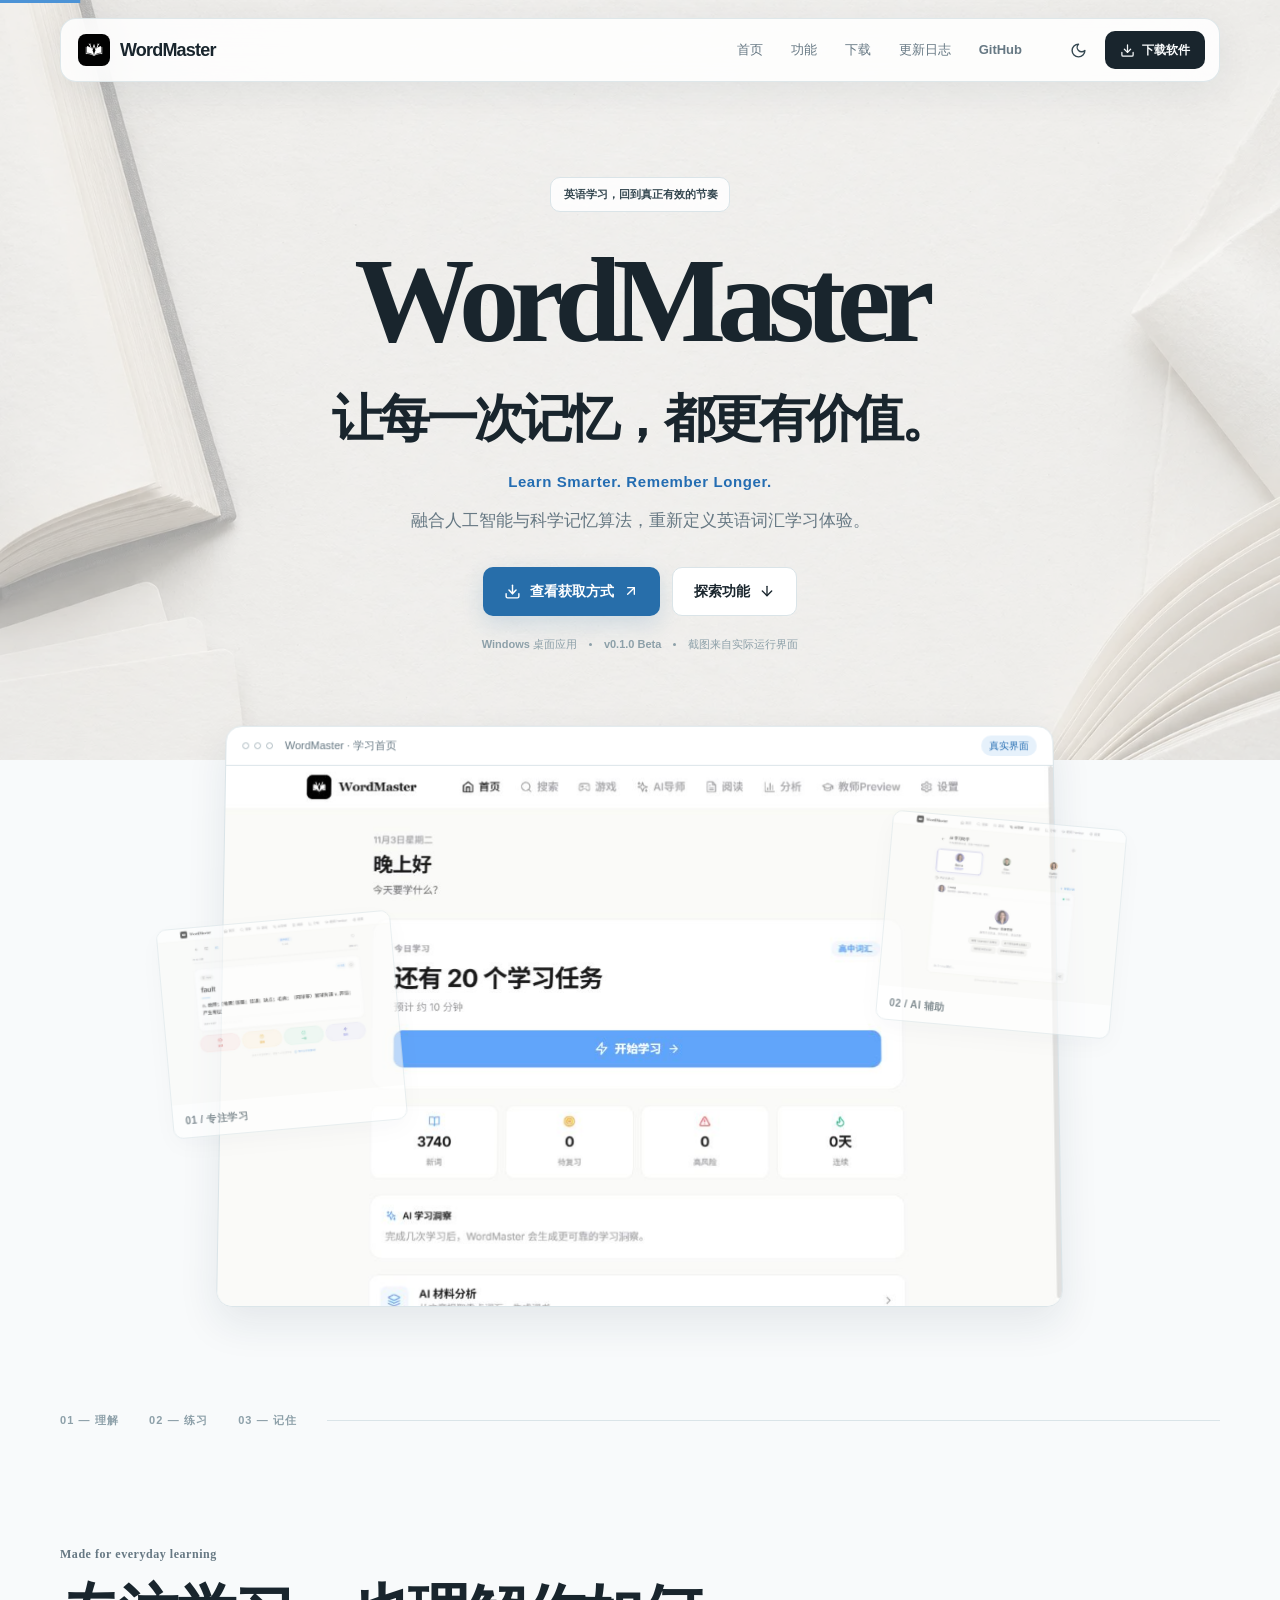
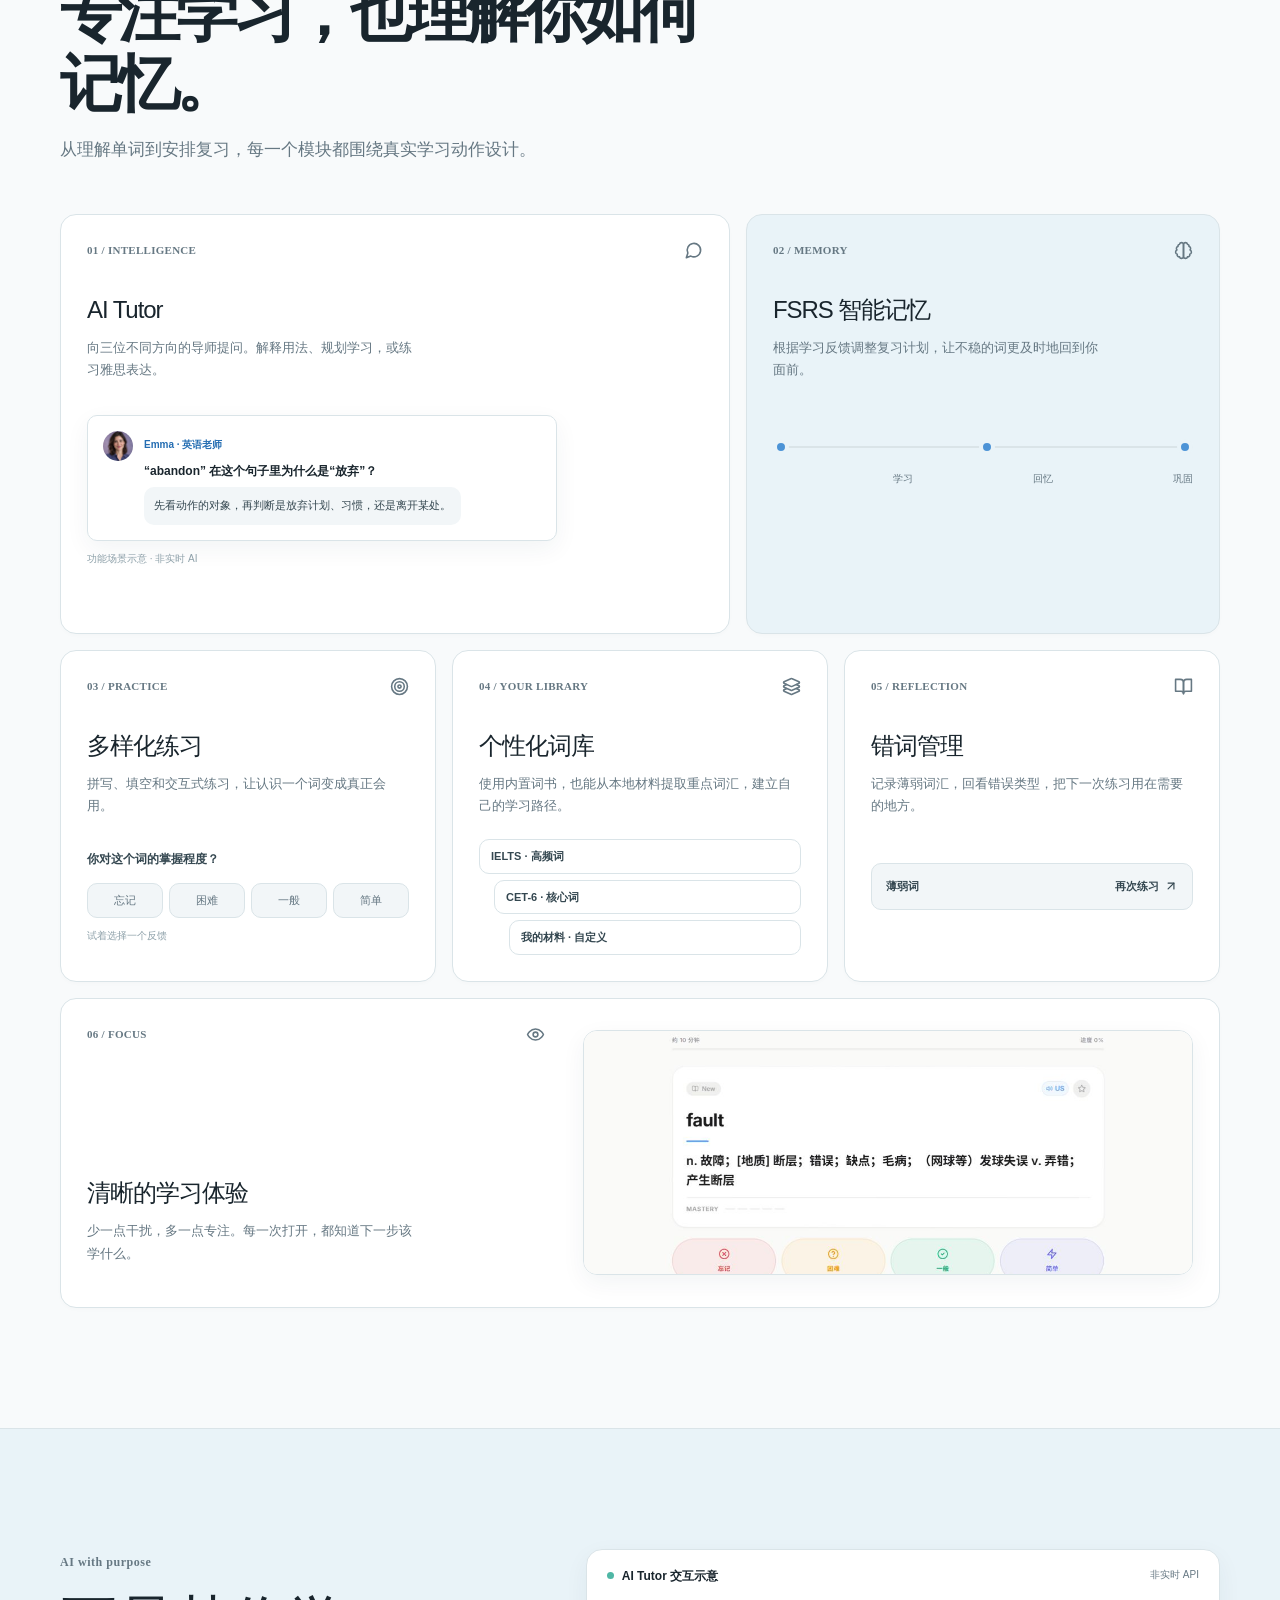
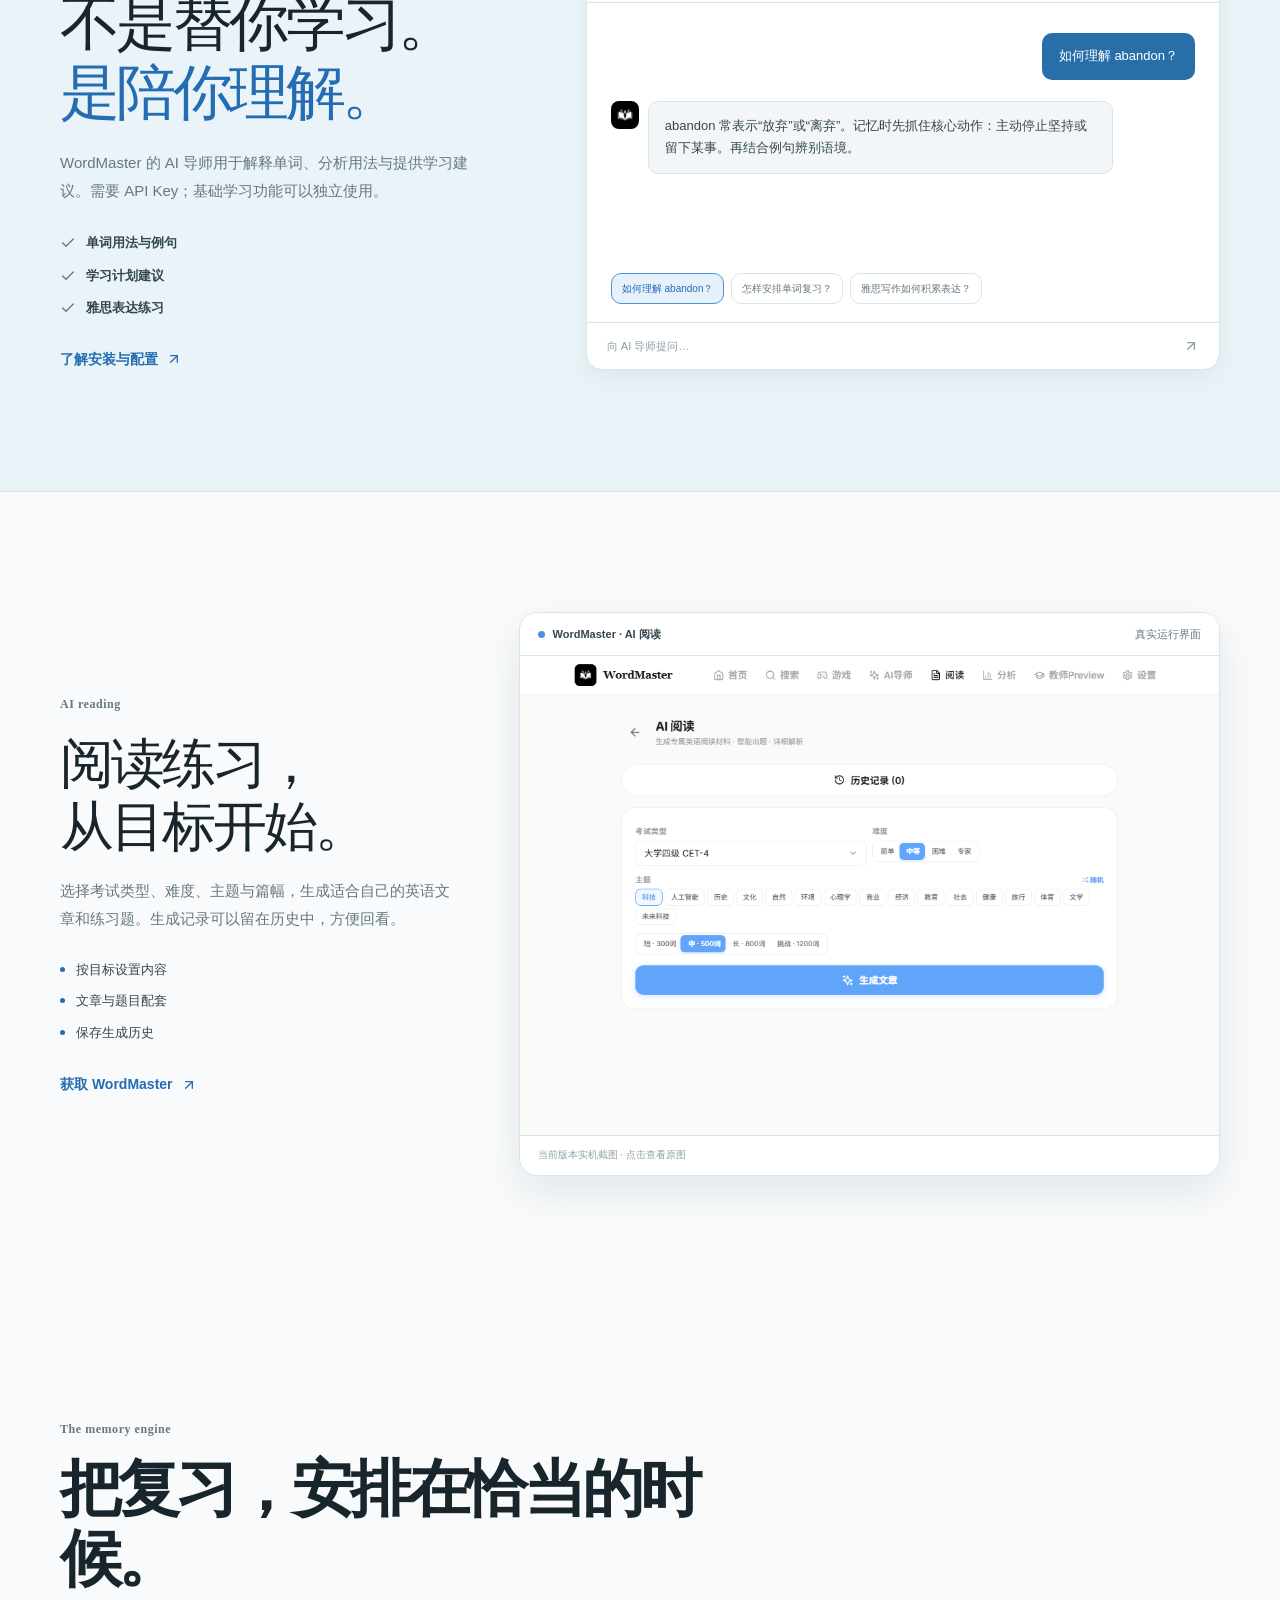
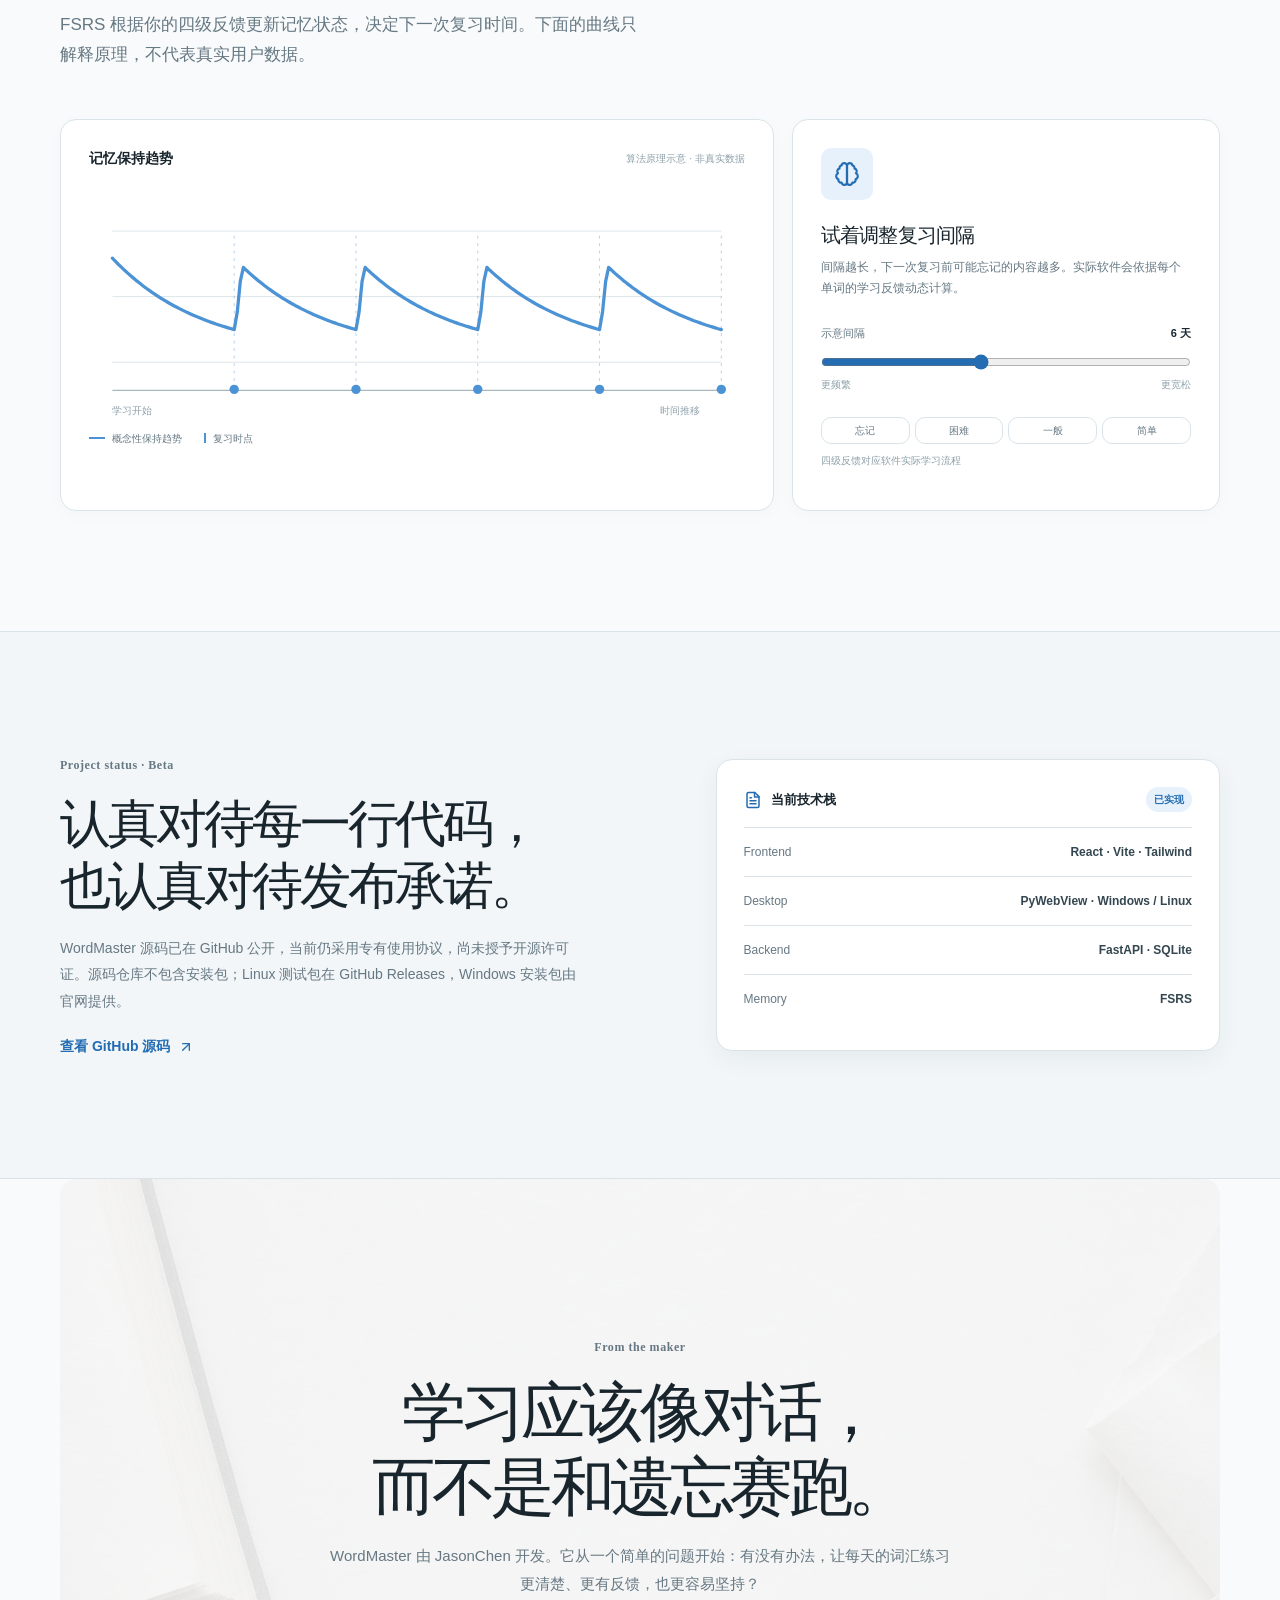
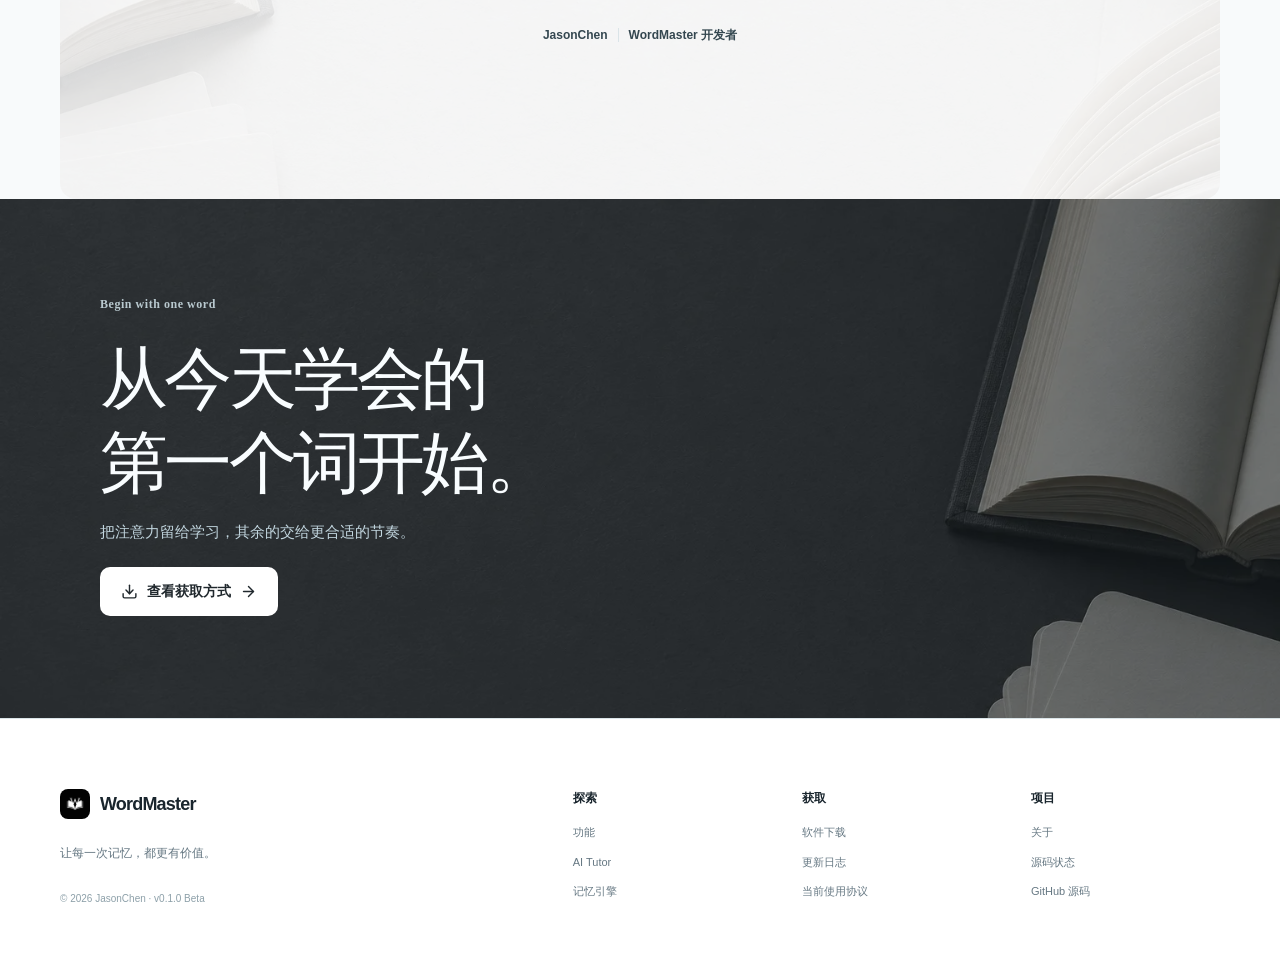
==== commit b596d629: "Publish AI reading showcase" ====
--- a/index.html
+++ b/index.html
@@ -5,6 +5,6 @@
   <meta property="og:type" content="website" /><meta property="og:title" content="WordMaster — 让每一次记忆，都更有价值" /><meta property="og:description" content="AI 辅助理解，FSRS 安排复习，专注每一个真正学会的单词。" /><meta property="og:image" content="https://jasonchen911.github.io/images/og-wordmaster.svg" />
   <meta name="twitter:card" content="summary_large_image" /><link rel="icon" href="/favicon.ico" />
   <title>WordMaster — 让每一次记忆，都更有价值</title>
-  <script type="module" crossorigin src="/assets/main-BkbYUXsr.js"></script>
-  <link rel="stylesheet" crossorigin href="/assets/main-gZ57lZI1.css">
+  <script type="module" crossorigin src="/assets/main-Dey_2J_M.js"></script>
+  <link rel="stylesheet" crossorigin href="/assets/main-ERYQ73ql.css">
 <link rel="canonical" href="https://jasonchen911.github.io/" /><meta property="og:url" content="https://jasonchen911.github.io/" /></head><body><div id="root"></div></body></html>
--- a/assets/main-ERYQ73ql.css
+++ b/assets/main-ERYQ73ql.css
@@ -0,0 +1 @@
+*,:before,:after{--tw-border-spacing-x: 0;--tw-border-spacing-y: 0;--tw-translate-x: 0;--tw-translate-y: 0;--tw-rotate: 0;--tw-skew-x: 0;--tw-skew-y: 0;--tw-scale-x: 1;--tw-scale-y: 1;--tw-pan-x: ;--tw-pan-y: ;--tw-pinch-zoom: ;--tw-scroll-snap-strictness: proximity;--tw-gradient-from-position: ;--tw-gradient-via-position: ;--tw-gradient-to-position: ;--tw-ordinal: ;--tw-slashed-zero: ;--tw-numeric-figure: ;--tw-numeric-spacing: ;--tw-numeric-fraction: ;--tw-ring-inset: ;--tw-ring-offset-width: 0px;--tw-ring-offset-color: #fff;--tw-ring-color: rgb(59 130 246 / .5);--tw-ring-offset-shadow: 0 0 #0000;--tw-ring-shadow: 0 0 #0000;--tw-shadow: 0 0 #0000;--tw-shadow-colored: 0 0 #0000;--tw-blur: ;--tw-brightness: ;--tw-contrast: ;--tw-grayscale: ;--tw-hue-rotate: ;--tw-invert: ;--tw-saturate: ;--tw-sepia: ;--tw-drop-shadow: ;--tw-backdrop-blur: ;--tw-backdrop-brightness: ;--tw-backdrop-contrast: ;--tw-backdrop-grayscale: ;--tw-backdrop-hue-rotate: ;--tw-backdrop-invert: ;--tw-backdrop-opacity: ;--tw-backdrop-saturate: ;--tw-backdrop-sepia: ;--tw-contain-size: ;--tw-contain-layout: ;--tw-contain-paint: ;--tw-contain-style: }::backdrop{--tw-border-spacing-x: 0;--tw-border-spacing-y: 0;--tw-translate-x: 0;--tw-translate-y: 0;--tw-rotate: 0;--tw-skew-x: 0;--tw-skew-y: 0;--tw-scale-x: 1;--tw-scale-y: 1;--tw-pan-x: ;--tw-pan-y: ;--tw-pinch-zoom: ;--tw-scroll-snap-strictness: proximity;--tw-gradient-from-position: ;--tw-gradient-via-position: ;--tw-gradient-to-position: ;--tw-ordinal: ;--tw-slashed-zero: ;--tw-numeric-figure: ;--tw-numeric-spacing: ;--tw-numeric-fraction: ;--tw-ring-inset: ;--tw-ring-offset-width: 0px;--tw-ring-offset-color: #fff;--tw-ring-color: rgb(59 130 246 / .5);--tw-ring-offset-shadow: 0 0 #0000;--tw-ring-shadow: 0 0 #0000;--tw-shadow: 0 0 #0000;--tw-shadow-colored: 0 0 #0000;--tw-blur: ;--tw-brightness: ;--tw-contrast: ;--tw-grayscale: ;--tw-hue-rotate: ;--tw-invert: ;--tw-saturate: ;--tw-sepia: ;--tw-drop-shadow: ;--tw-backdrop-blur: ;--tw-backdrop-brightness: ;--tw-backdrop-contrast: ;--tw-backdrop-grayscale: ;--tw-backdrop-hue-rotate: ;--tw-backdrop-invert: ;--tw-backdrop-opacity: ;--tw-backdrop-saturate: ;--tw-backdrop-sepia: ;--tw-contain-size: ;--tw-contain-layout: ;--tw-contain-paint: ;--tw-contain-style: }*,:before,:after{box-sizing:border-box;border-width:0;border-style:solid;border-color:#e5e7eb}:before,:after{--tw-content: ""}html,:host{line-height:1.5;-webkit-text-size-adjust:100%;-moz-tab-size:4;-o-tab-size:4;tab-size:4;font-family:ui-sans-serif,system-ui,sans-serif,"Apple Color Emoji","Segoe UI Emoji",Segoe UI Symbol,"Noto Color Emoji";font-feature-settings:normal;font-variation-settings:normal;-webkit-tap-highlight-color:transparent}body{margin:0;line-height:inherit}hr{height:0;color:inherit;border-top-width:1px}abbr:where([title]){-webkit-text-decoration:underline dotted;text-decoration:underline dotted}h1,h2,h3,h4,h5,h6{font-size:inherit;font-weight:inherit}a{color:inherit;text-decoration:inherit}b,strong{font-weight:bolder}code,kbd,samp,pre{font-family:ui-monospace,SFMono-Regular,Menlo,Monaco,Consolas,Liberation Mono,Courier New,monospace;font-feature-settings:normal;font-variation-settings:normal;font-size:1em}small{font-size:80%}sub,sup{font-size:75%;line-height:0;position:relative;vertical-align:baseline}sub{bottom:-.25em}sup{top:-.5em}table{text-indent:0;border-color:inherit;border-collapse:collapse}button,input,optgroup,select,textarea{font-family:inherit;font-feature-settings:inherit;font-variation-settings:inherit;font-size:100%;font-weight:inherit;line-height:inherit;letter-spacing:inherit;color:inherit;margin:0;padding:0}button,select{text-transform:none}button,input:where([type=button]),input:where([type=reset]),input:where([type=submit]){-webkit-appearance:button;background-color:transparent;background-image:none}:-moz-focusring{outline:auto}:-moz-ui-invalid{box-shadow:none}progress{vertical-align:baseline}::-webkit-inner-spin-button,::-webkit-outer-spin-button{height:auto}[type=search]{-webkit-appearance:textfield;outline-offset:-2px}::-webkit-search-decoration{-webkit-appearance:none}::-webkit-file-upload-button{-webkit-appearance:button;font:inherit}summary{display:list-item}blockquote,dl,dd,h1,h2,h3,h4,h5,h6,hr,figure,p,pre{margin:0}fieldset{margin:0;padding:0}legend{padding:0}ol,ul,menu{list-style:none;margin:0;padding:0}dialog{padding:0}textarea{resize:vertical}input::-moz-placeholder,textarea::-moz-placeholder{opacity:1;color:#9ca3af}input::placeholder,textarea::placeholder{opacity:1;color:#9ca3af}button,[role=button]{cursor:pointer}:disabled{cursor:default}img,svg,video,canvas,audio,iframe,embed,object{display:block;vertical-align:middle}img,video{max-width:100%;height:auto}[hidden]:where(:not([hidden=until-found])){display:none}.container{width:100%}@media (min-width: 640px){.container{max-width:640px}}@media (min-width: 768px){.container{max-width:768px}}@media (min-width: 1024px){.container{max-width:1024px}}@media (min-width: 1280px){.container{max-width:1280px}}@media (min-width: 1536px){.container{max-width:1536px}}.visible{visibility:visible}.transition{transition-property:color,background-color,border-color,text-decoration-color,fill,stroke,opacity,box-shadow,transform,filter,backdrop-filter;transition-timing-function:cubic-bezier(.4,0,.2,1);transition-duration:.15s}:root{font-family:Aptos,Segoe UI,PingFang SC,Microsoft YaHei,sans-serif;color-scheme:light;--bg: #f8fafb;--surface: #fff;--surface-soft: #f2f6f8;--surface-blue: #e9f3f8;--ink: #19252d;--ink-soft: #344750;--muted: #667883;--muted-faint: #8da0a9;--line: #dae4e8;--blue: #4c93d6;--blue-dark: #246db2;--blue-soft: #e6f1fb;--radius-sm: 6px;--radius-md: 10px;--radius-lg: 16px;--space-1: 4px;--space-2: 8px;--space-3: 12px;--space-4: 16px;--space-6: 24px;--space-8: 32px;--header: rgba(255,255,255,.85);--shadow: 0 8px 24px rgba(25,49,67,.055);--shadow-large: 0 16px 40px rgba(25,49,67,.09);background:var(--bg)}html[data-theme=dark]{color-scheme:dark;--bg: #10171b;--surface: #182126;--surface-soft: #1e2a30;--surface-blue: #1c303c;--ink: #eff6f8;--ink-soft: #cedde3;--muted: #9aadb6;--muted-faint: #738994;--line: #324249;--blue: #8ac5f6;--blue-dark: #a8d9ff;--blue-soft: #203a4b;--header: rgba(24,33,38,.88);--shadow: 0 8px 24px rgba(0,0,0,.16);--shadow-large: 0 16px 40px rgba(0,0,0,.24)}*,*:before,*:after{box-sizing:border-box}html{scroll-behavior:smooth;scroll-padding-top:110px}body{margin:0;min-width:320px;background:var(--bg);color:var(--ink);transition:background-color .3s,color .3s}button,input{font:inherit}button{border:0}a{color:inherit;text-decoration:none}img{max-width:100%}::-moz-selection{background:#a6d4ef;color:#163449}::selection{background:#a6d4ef;color:#163449}:focus-visible{outline:3px solid var(--blue);outline-offset:3px}.container{width:min(1160px,calc(100% - 64px));margin-inline:auto}.skip-link{position:fixed;z-index:110;top:-80px;left:20px;background:var(--surface);color:var(--ink);padding:11px 18px;border-radius:12px}.skip-link:focus{top:12px}.scroll-progress{position:fixed;top:0;left:0;right:0;height:3px;z-index:105;background:var(--blue);transform-origin:left}.site-header{position:fixed;z-index:100;top:18px;width:100%;padding:0 22px;pointer-events:none}.nav-shell{pointer-events:auto;width:min(1160px,100%);height:64px;margin:auto;padding:0 14px 0 17px;display:flex;align-items:center;gap:25px;background:var(--header);border:1px solid color-mix(in srgb,var(--line) 88%,transparent);border-radius:19px;box-shadow:0 8px 40px #112b3a12;backdrop-filter:blur(20px);-webkit-backdrop-filter:blur(20px);transition:box-shadow .25s,background-color .25s,transform .25s}.site-header.is-scrolled .nav-shell{box-shadow:0 14px 50px #112b3a26}.brand{display:inline-flex;align-items:center;gap:10px;white-space:nowrap;color:var(--ink);font-size:18px;font-weight:720;letter-spacing:-.045em}.brand img{border-radius:8px;display:block}.desktop-nav{display:flex;align-items:center;justify-content:center;gap:4px;margin-left:auto}.desktop-nav a,.nav-unavailable{padding:10px 12px;border-radius:10px;color:var(--muted);font-size:13px;font-weight:550;transition:color .2s,background-color .2s}.desktop-nav a:hover,.desktop-nav .nav-active{color:var(--ink);background:var(--surface-soft)}.nav-unavailable{opacity:.8;cursor:default}.nav-unavailable small{font-size:9px;color:var(--blue-dark);margin-left:2px}.nav-actions{display:flex;align-items:center;gap:8px}.theme-toggle,.menu-toggle{display:grid;place-items:center;width:38px;height:38px;cursor:pointer;color:var(--ink-soft);background:transparent;border-radius:10px;transition:background-color .2s,transform .2s}.theme-toggle:hover,.menu-toggle:hover{background:var(--surface-soft)}.theme-toggle:active,.menu-toggle:active{transform:scale(.94)}.nav-download{height:38px;padding:0 15px;display:inline-flex;align-items:center;gap:7px;background:var(--ink);color:var(--bg);border-radius:10px;font-size:12px;font-weight:650;transition:transform .2s,opacity .2s}.nav-download:hover{transform:translateY(-2px);opacity:.88}.menu-toggle,.mobile-nav{display:none}.eyebrow{display:inline-flex;align-items:center;color:var(--blue-dark);font-family:Georgia,Times New Roman,serif;font-size:12px;font-weight:600;letter-spacing:.045em;text-transform:none}.section{padding-block:120px}.section-heading{max-width:680px;margin-bottom:48px}.section-heading h2{margin:14px 0 16px;font-size:clamp(38px,5vw,62px);letter-spacing:-.065em;line-height:1.13;font-weight:720}.section-heading p{max-width:590px;color:var(--muted);font-size:17px;line-height:1.8}.button{display:inline-flex;align-items:center;justify-content:center;gap:9px;min-height:49px;padding:0 21px;border-radius:12px;font-size:14px;font-weight:650;transition:transform .2s,box-shadow .2s,background-color .2s}.button:hover{transform:translateY(-3px)}.button:active{transform:translateY(1px) scale(.985)}.button-primary{background:#276eaa;color:#fff;box-shadow:0 8px 22px #286fab29}.button-primary:hover{background:#1e6199;box-shadow:0 13px 25px #286fab38}.button-secondary{background:var(--surface);color:var(--ink);border:1px solid var(--line)}.button-secondary:hover{box-shadow:var(--shadow)}.text-link{display:inline-flex;gap:8px;align-items:center;color:var(--blue-dark);font-size:14px;font-weight:700}.text-link svg{transition:transform .2s}.text-link:hover svg{transform:translate(2px,-2px)}.hero{position:relative;padding-top:177px;overflow:hidden}.hero-wash{position:absolute;inset:0 0 auto;height:760px;pointer-events:none;background:url(/images/background-paper.webp) center / cover no-repeat;opacity:.38}html[data-theme=dark] .hero-wash{background-image:url(/images/background-library-dark.webp);opacity:.3}.hero-content{position:relative;text-align:center}.hero-kicker{width:-moz-fit-content;width:fit-content;margin:0 auto 24px;display:flex;align-items:center;gap:9px;padding:8px 11px 8px 13px;border:1px solid var(--line);border-radius:100px;background:var(--header);box-shadow:0 5px 20px #3868800d;color:var(--ink-soft);font-size:11px;font-weight:650}.kicker-dot,.release-badge>span{width:6px;height:6px;border-radius:50%;background:#4fb7a5;box-shadow:0 0 0 3px #4fb7a521}.hero h1{margin:0;font-family:Georgia,Times New Roman,serif;font-size:clamp(65px,9.4vw,132px);line-height:1.08;letter-spacing:-.075em;font-weight:600}.hero-title-cn{margin:22px 0 0;font-size:clamp(27px,4vw,52px);letter-spacing:-.07em;font-weight:680;line-height:1.25}.hero-tagline{margin:20px 0 0;color:var(--blue-dark);font-size:15px;font-weight:670;letter-spacing:.04em}.hero-description{margin:13px auto 0;max-width:630px;color:var(--muted);font-size:17px;line-height:1.7}.hero-actions{display:flex;justify-content:center;gap:12px;margin-top:31px}.hero-proof{display:flex;align-items:center;justify-content:center;gap:12px;margin-top:20px;color:var(--muted-faint);font-size:11px;font-weight:550}.hero-proof span{width:3px;height:3px;background:var(--muted-faint);border-radius:50%}.hero-stage{position:relative;height:690px;margin:70px auto 0;max-width:1060px}.hero-main-window{width:79%;margin:0 auto;transform:perspective(1300px) rotateX(3deg)}.app-window{overflow:hidden;border:1px solid var(--line);border-radius:17px;background:var(--surface);box-shadow:var(--shadow-large)}.window-bar{height:40px;display:flex;align-items:center;gap:12px;padding:0 16px;border-bottom:1px solid var(--line);color:var(--muted);font-size:11px}.window-dots{display:flex;gap:5px}.window-dots i{width:7px;height:7px;border:1px solid var(--muted-faint);border-radius:50%;opacity:.7}.window-chip{margin-left:auto;color:var(--blue-dark);background:var(--blue-soft);padding:3px 8px;border-radius:99px;font-size:10px}.hero-main-window img{display:block;width:100%;height:540px;-o-object-fit:cover;object-fit:cover;-o-object-position:top center;object-position:top center}.hero-float{position:absolute;width:235px;overflow:hidden;border-radius:13px;background:var(--surface);border:1px solid var(--line);box-shadow:0 22px 65px #19384a30;text-align:left}.hero-float img{width:100%;height:175px;-o-object-fit:cover;object-fit:cover;-o-object-position:top center;object-position:top center;display:block}.hero-float span{display:block;padding:9px 12px;color:var(--ink-soft);font-size:10px;font-weight:650;letter-spacing:.04em}.hero-float-study{left:-5px;top:190px;transform:rotate(-11deg);transform-origin:85% 85%}.hero-float-tutor{right:-8px;top:90px;transform:rotate(11deg);transform-origin:15% 85%}.editorial-line{display:flex;align-items:center;gap:30px;color:var(--muted-faint);font-size:11px;font-weight:650;letter-spacing:.1em}.editorial-line div{flex:1;height:1px;background:var(--line)}.features-section{padding-top:112px}.bento{display:grid;grid-template-columns:repeat(12,1fr);gap:16px}.feature-card{position:relative;overflow:hidden;min-height:316px;padding:26px;border:1px solid var(--line);border-radius:23px;background:var(--surface);box-shadow:0 2px 4px #1a3b4e04;transition:transform .28s,box-shadow .28s,border-color .28s}.feature-card:hover{transform:translateY(-5px);box-shadow:var(--shadow);border-color:color-mix(in srgb,var(--blue) 40%,var(--line))}.feature-top{display:flex;align-items:center;justify-content:space-between;color:var(--blue-dark)}.feature-number{font-family:Georgia,Times New Roman,serif;font-size:11px;font-weight:600;letter-spacing:.025em}.feature-body{position:relative;z-index:1;max-width:390px}.feature-body h3{margin:32px 0 9px;color:var(--ink);font-size:24px;letter-spacing:-.045em}.feature-body p{margin:0;max-width:330px;color:var(--muted);font-size:13px;line-height:1.75}.feature-tutor{grid-column:span 7;min-height:420px;background:var(--surface)}.feature-memory{grid-column:span 5;min-height:420px;background:var(--surface-blue)}.feature-practice,.feature-books,.feature-mistakes{grid-column:span 4}.feature-focus{grid-column:span 12;min-height:310px;display:grid;grid-template-columns:minmax(0,.75fr) minmax(0,1fr);gap:38px;align-items:stretch}.feature-focus-copy{display:flex;flex-direction:column;justify-content:space-between;min-width:0;padding-bottom:15px}.feature-focus .feature-body h3{margin-top:12px}.feature-focus-visual{display:flex;align-items:center;min-width:0}.feature-focus-visual img{display:block;width:100%;height:245px;-o-object-fit:cover;object-fit:cover;-o-object-position:center 30%;object-position:center 30%;border-radius:14px;border:1px solid var(--line);box-shadow:var(--shadow)}.mini-conversation{display:flex;gap:11px;width:94%;max-width:470px;margin-top:33px;padding:15px;border-radius:16px;background:var(--surface);border:1px solid var(--line);box-shadow:0 12px 35px #37678114;text-align:left}.mini-person{flex:0 0 30px;width:30px;height:30px;overflow:hidden;border-radius:50%}.mini-person img{width:100%;height:100%;-o-object-fit:cover;object-fit:cover;-o-object-position:center;object-position:center}.mini-conversation small{color:var(--blue-dark);font-weight:750;font-size:10px}.mini-conversation p{margin:7px 0;color:var(--ink);font-size:12px;font-weight:600}.mini-answer{padding:10px;color:var(--ink-soft);background:var(--surface-soft);border-radius:10px;font-size:11px;line-height:1.6}.demo-label{display:block;margin-top:10px;color:var(--muted-faint);font-size:10px}.memory-mini{position:relative;display:flex;justify-content:space-between;margin-top:54px;padding-top:35px;color:var(--muted);font-size:10px}.memory-mini:before{content:"";position:absolute;top:10px;left:0;right:0;height:2px;background:var(--line)}.memory-mini span:before{content:"";position:absolute;top:3px;width:16px;height:16px;border:4px solid var(--surface-blue);border-radius:50%;background:var(--blue)}.memory-mini span:nth-of-type(1):before{left:0}.memory-mini span:nth-of-type(2):before{left:49%}.memory-mini span:nth-of-type(3):before{right:0}.practice-demo{margin-top:28px}.practice-demo>span{color:var(--ink-soft);font-size:12px;font-weight:650}.practice-demo>div{display:flex;gap:6px;margin-top:13px}.practice-demo button{flex:1;padding:8px 2px;border-radius:10px;background:var(--surface-soft);border:1px solid var(--line);color:var(--muted);font-size:11px;cursor:pointer;transition:transform .2s,background-color .2s}.practice-demo button:hover{transform:translateY(-2px)}.practice-demo button.selected{color:#fff;background:#276eaa;border-color:#276eaa}.practice-demo small{display:block;margin-top:10px;color:var(--muted-faint);font-size:10px}.feature-books{background:var(--surface)}.book-stack{display:grid;gap:6px;margin-top:21px}.book-stack span{display:block;padding:8px 11px;border:1px solid var(--line);background:var(--surface);color:var(--ink-soft);font-size:11px;font-weight:650;border-radius:9px}.book-stack span:nth-child(2){margin-left:15px}.book-stack span:nth-child(3){margin-left:30px}.feature-mistakes{background:#fbf8f5}html[data-theme=dark] .feature-mistakes{background:#262321}.mistake-visual{display:flex;justify-content:space-between;margin-top:45px;padding:14px;border:1px solid #eadfd6;border-radius:12px;color:#9a7158;background:#ffffff91;font-size:11px;font-weight:650}html[data-theme=dark] .mistake-visual{background:#2b2724;border-color:#483c35;color:#dcb89d}.mistake-visual span:last-child{display:inline-flex;gap:5px;align-items:center}.intelligence-section{background:var(--surface-blue);border-block:1px solid var(--line)}.intelligence-grid{display:grid;grid-template-columns:.82fr 1.18fr;gap:85px;align-items:center}.intelligence-copy h2{margin:16px 0 22px;font-size:clamp(38px,4.7vw,63px);line-height:1.15;letter-spacing:-.06em}.intelligence-copy h2 em,.subpage-hero h1 em,.changelog-page h1 em{color:var(--blue-dark);font-style:normal}.intelligence-copy>p{max-width:410px;color:var(--muted);font-size:15px;line-height:1.85}.ai-bullets{display:grid;gap:13px;margin:29px 0}.ai-bullets span{display:flex;align-items:center;gap:10px;font-size:13px;font-weight:600;color:var(--ink-soft)}.ai-bullets svg{color:var(--blue-dark)}.ai-demo{overflow:hidden;border:1px solid var(--line);border-radius:22px;background:var(--surface);box-shadow:var(--shadow-large)}.demo-window-top{display:flex;justify-content:space-between;padding:17px 20px;border-bottom:1px solid var(--line);color:var(--muted);font-size:10px}.demo-window-title{display:flex;align-items:center;gap:8px;color:var(--ink);font-weight:700;font-size:12px}.demo-status{width:7px;height:7px;border-radius:50%;background:#4fb7a5}.demo-chat{min-height:270px;padding:30px 24px 15px;display:flex;flex-direction:column;gap:21px}.demo-message{width:-moz-fit-content;width:fit-content;max-width:86%;font-size:13px;line-height:1.75}.demo-message.user{align-self:flex-end;padding:12px 17px;border-radius:15px 15px 4px;background:#286fa9;color:#fff}.demo-message.assistant{display:flex;gap:9px;align-items:start}.demo-message.assistant img{border-radius:8px;flex-shrink:0}.demo-message.assistant p{margin:0;padding:13px 16px;background:var(--surface-soft);border:1px solid var(--line);border-radius:4px 15px 15px;color:var(--ink-soft)}.demo-prompts{display:flex;flex-wrap:wrap;gap:7px;padding:0 24px 18px}.demo-prompts button{padding:7px 10px;border-radius:100px;border:1px solid var(--line);background:var(--surface);color:var(--muted);font-size:10px;cursor:pointer;transition:background .2s,color .2s,transform .2s}.demo-prompts button:hover{transform:translateY(-2px)}.demo-prompts button[aria-pressed=true]{background:var(--blue-soft);color:var(--blue-dark);border-color:var(--blue)}.demo-input{display:flex;align-items:center;justify-content:space-between;padding:15px 20px;border-top:1px solid var(--line);color:var(--muted-faint);font-size:11px}.reading-section{display:grid;grid-template-columns:.72fr 1.28fr;gap:64px;align-items:center}.reading-copy h2{margin:17px 0 19px;font-size:clamp(37px,4.2vw,55px);line-height:1.17;letter-spacing:-.055em}.reading-copy>p{max-width:410px;color:var(--muted);font-size:15px;line-height:1.85}.reading-points{display:grid;gap:12px;margin:27px 0 30px;color:var(--ink-soft);font-size:13px}.reading-points span{display:flex;align-items:center;gap:11px}.reading-points span:before{content:"";width:5px;height:5px;flex:none;border-radius:50%;background:var(--blue-dark)}.reading-preview{overflow:hidden;border:1px solid var(--line);border-radius:18px;background:#f9f9f9;box-shadow:var(--shadow-large)}.reading-preview-bar{display:flex;align-items:center;justify-content:space-between;gap:12px;padding:13px 18px;border-bottom:1px solid var(--line);background:var(--surface);color:var(--muted);font-size:11px}.reading-preview-bar span:first-child{display:inline-flex;align-items:center;gap:8px;color:var(--ink-soft);font-weight:650}.reading-preview-bar i{width:7px;height:7px;border-radius:50%;background:var(--blue)}.reading-preview a{display:block;overflow:hidden}.reading-preview img{display:block;width:100%;height:auto;transition:transform .35s ease}.reading-preview a:hover img{transform:scale(1.025)}.reading-preview>p{margin:0;padding:11px 18px 13px;border-top:1px solid var(--line);background:var(--surface);color:var(--muted-faint);font-size:10px}.memory-section .section-heading{max-width:750px}.memory-layout{display:grid;grid-template-columns:1.25fr .75fr;gap:18px}.chart-panel,.memory-controls{min-height:392px;padding:28px;background:var(--surface);border:1px solid var(--line);border-radius:23px;box-shadow:0 4px 17px #1e415306}.chart-header{display:flex;justify-content:space-between;align-items:center;color:var(--ink);font-size:14px;font-weight:700}.chart-disclaimer{color:var(--muted-faint);font-size:10px;font-weight:500}.chart-panel svg{width:100%;height:250px;margin-top:12px;overflow:visible}.chart-grid line{stroke:var(--line);stroke-width:1}.chart-grid line:last-child{stroke:var(--muted-faint)}.chart-panel svg text{fill:var(--muted-faint);font-size:11px}.review-marker{stroke:var(--blue);stroke-dasharray:3 5;opacity:.45}.chart-legend{display:flex;gap:22px;color:var(--muted);font-size:10px}.chart-legend span{display:inline-flex;align-items:center;gap:7px}.chart-legend i{width:16px;height:2px;background:var(--blue);display:inline-block}.chart-legend span:last-child i{height:10px;width:2px}.control-icon{width:52px;height:52px;display:grid;place-items:center;background:var(--blue-soft);color:var(--blue-dark);border-radius:14px}.memory-controls h3{margin:20px 0 7px;font-size:20px;letter-spacing:-.04em}.memory-controls p{color:var(--muted);font-size:12px;line-height:1.75}.memory-controls label{display:flex;justify-content:space-between;margin-top:26px;font-size:11px;color:var(--muted)}.memory-controls label strong{color:var(--ink)}.memory-controls input[type=range]{width:100%;margin:13px 0 4px;accent-color:var(--blue-dark);cursor:pointer}.range-ends{display:flex;justify-content:space-between;color:var(--muted-faint);font-size:10px}.grade-row{display:flex;justify-content:space-between;gap:5px;margin-top:25px}.grade-row span{flex:1;text-align:center;padding:5px 0;border:1px solid var(--line);border-radius:7px;color:var(--muted);font-size:10px}.memory-controls small{display:block;margin-top:9px;color:var(--muted-faint);font-size:10px}.source-section{background:var(--surface-soft);border-block:1px solid var(--line)}.source-grid{display:grid;grid-template-columns:1fr .9fr;gap:95px;align-items:center}.source-grid h2{margin:17px 0;font-size:clamp(35px,4vw,54px);line-height:1.22;letter-spacing:-.06em}.source-grid p{max-width:520px;color:var(--muted);font-size:14px;line-height:1.9}.source-grid .text-link{margin-top:22px}.stack-panel{padding:27px;background:var(--surface);border:1px solid var(--line);border-radius:21px;box-shadow:var(--shadow)}.stack-head{display:flex;align-items:center;gap:9px;color:var(--ink);font-size:13px;font-weight:700;margin-bottom:15px}.stack-head svg{color:var(--blue-dark)}.stack-head span{margin-left:auto;color:var(--blue-dark);font-size:10px;background:var(--blue-soft);padding:5px 8px;border-radius:99px}.stack-panel>div:not(:first-child){display:flex;justify-content:space-between;gap:10px;padding:15px 0;border-top:1px solid var(--line);font-size:12px}.stack-panel>div:not(:first-child) span{color:var(--muted)}.stack-panel>div:not(:first-child) strong{font-weight:650;color:var(--ink-soft)}.about-section{padding-block:155px;text-align:center}.about-section h2{margin:17px auto;font-size:clamp(38px,5vw,66px);line-height:1.17;letter-spacing:-.07em}.about-section p{max-width:620px;margin:0 auto;color:var(--muted);line-height:1.85;font-size:15px}.about-signature{display:flex;justify-content:center;align-items:center;gap:10px;margin-top:28px;color:var(--ink-soft);font-size:12px;font-weight:700}.about-signature i{width:1px;height:14px;background:var(--line)}.closing-cta{padding:92px 0 102px;background:#203c4a;color:#f9fdff;text-align:left}.closing-cta .container{max-width:1080px}.closing-cta .eyebrow{color:#b8d4df}.closing-cta h2{max-width:780px;margin:22px 0 16px;font-size:clamp(42px,5.3vw,68px);font-weight:560;line-height:1.24;letter-spacing:-.055em}.closing-cta p{color:#c1d5de;font-size:15px}.button-light{margin-top:24px;background:#fff;color:#1e4053}.button-light:hover{box-shadow:0 12px 35px #0000002e}.subpage-hero{padding-top:180px;padding-bottom:62px}.subpage-hero h1,.changelog-page h1{margin:17px 0 18px;font-size:clamp(52px,7vw,92px);letter-spacing:-.075em;line-height:1.08}.subpage-hero p,.changelog-page>div:first-child>p{color:var(--muted);font-size:17px}.subpage-hero h1{font-size:clamp(38px,5vw,64px);line-height:1.18;letter-spacing:-.055em}.download-section{margin-bottom:65px}.download-card{display:flex;align-items:center;justify-content:space-between;gap:30px;padding:40px;background:var(--surface);border:1px solid var(--line);border-radius:25px;box-shadow:var(--shadow-large)}.download-card-main{display:flex;align-items:center;gap:22px}.download-icon{width:76px;height:76px;display:grid;place-items:center;border-radius:18px;background:var(--surface-soft)}.download-icon img{border-radius:11px}.release-badge{display:inline-flex;align-items:center;gap:9px;color:var(--blue-dark);background:var(--blue-soft);padding:6px 10px;border-radius:99px;font-size:10px;font-weight:700}.download-card h2{margin:10px 0 4px;font-size:31px;letter-spacing:-.055em}.download-card h2 span{color:var(--muted);font-weight:500}.download-card p{margin:0;color:var(--muted);font-size:12px}.download-card-action{display:grid;justify-items:end;gap:11px}.download-card-action small{color:var(--muted-faint);font-size:10px}.release-note{display:flex;align-items:center;gap:10px;margin:15px 4px 0;color:var(--muted);font-size:11px}.release-note svg{color:var(--blue-dark)}.download-options{display:flex;flex-wrap:wrap;justify-content:flex-end;gap:10px}.download-card-action small strong{color:var(--ink);font-size:12px;letter-spacing:.04em}.download-details{display:grid;grid-template-columns:repeat(2,1fr);gap:16px}.detail-panel{min-height:288px;padding:29px;background:var(--surface);border:1px solid var(--line);border-radius:20px}.detail-panel>svg{color:var(--blue-dark)}.detail-panel h3{margin:14px 0;font-size:21px;letter-spacing:-.04em}.detail-panel ul,.detail-panel ol{padding-left:20px;color:var(--ink-soft);font-size:13px;line-height:2}.detail-panel li::marker{color:var(--blue-dark)}.detail-panel p{margin-top:14px;color:var(--muted);font-size:11px;line-height:1.75}.detail-panel code{font-size:11px}.linux-download{padding-top:22px}.linux-download-inner{display:flex;align-items:center;justify-content:space-between;gap:24px;padding:32px;border:1px solid var(--line);border-radius:var(--radius-lg);background:var(--surface)}.linux-download h2{margin:9px 0;font-size:24px;letter-spacing:-.04em}.linux-download p{max-width:650px;margin:0;color:var(--muted);font-size:12px;line-height:1.8}.linux-download .linux-command{margin-top:8px}.linux-download code{color:var(--ink-soft);font-size:11px;overflow-wrap:anywhere}.linux-download .button{flex:none}.integrity-section{padding-block:90px 70px}.integrity-top{display:flex;justify-content:space-between;align-items:end;gap:20px}.integrity-top h2{font-size:29px;letter-spacing:-.05em;margin:9px 0 0}.copy-button{display:inline-flex;align-items:center;gap:7px;padding:9px 13px;border-radius:9px;color:var(--blue-dark);background:var(--blue-soft);cursor:pointer;font-size:11px;font-weight:700}.integrity-section>div>code{display:block;overflow-wrap:anywhere;margin-top:22px;padding:17px;border:1px solid var(--line);border-radius:12px;background:var(--surface);color:var(--ink-soft);font-size:11px}.integrity-section p{color:var(--muted);font-size:11px;line-height:1.8}.integrity-section p code{color:var(--ink-soft)}.download-bottom{display:grid;grid-template-columns:1fr 1fr;gap:16px;padding-bottom:55px}.bottom-link-card{display:flex;align-items:center;justify-content:space-between;min-height:194px;padding:27px;border-radius:19px;background:var(--surface-blue);border:1px solid var(--line)}.bottom-link-card h3{margin:12px 0 7px;font-size:21px;letter-spacing:-.04em}.bottom-link-card p{margin:0;max-width:290px;font-size:11px;line-height:1.7;color:var(--muted)}.bottom-link-card a{display:grid;place-items:center;width:43px;height:43px;background:var(--surface);border-radius:50%;color:var(--blue-dark);transition:transform .2s}.bottom-link-card a:hover{transform:translate(4px)}.bottom-link-card.subdued{background:var(--surface)}.unavailable-mark{padding:6px 9px;border-radius:100px;background:var(--surface-soft);color:var(--muted);font-size:10px;white-space:nowrap}.license-footnote{display:flex;align-items:center;gap:8px;padding-bottom:95px;color:var(--muted);font-size:11px}.license-footnote p{margin:0}.license-footnote a{display:inline-flex;align-items:center;gap:3px;color:var(--blue-dark)}.changelog-page{padding-top:180px;padding-bottom:110px}.changelog-page>div:first-child{max-width:770px}.timeline{position:relative;margin-top:75px;padding-left:64px}.timeline-rail{position:absolute;left:17px;top:0;bottom:0;width:1px;background:var(--line)}.release-marker{position:absolute;left:-57px;top:0;width:20px;height:20px;border-radius:50%;border:5px solid var(--blue-soft);background:var(--blue-dark)}.release-entry{position:relative;display:grid;grid-template-columns:.44fr 1fr;gap:60px}.release-meta h2{margin:14px 0 10px;font-size:30px;letter-spacing:-.05em}.release-meta p{display:flex;align-items:center;gap:7px;color:var(--muted-faint);font-size:11px}.release-groups{display:grid;gap:34px}.release-groups>div{border-top:1px solid var(--line);padding-top:22px}.release-groups h3{font-size:18px;letter-spacing:-.03em;margin:0 0 13px}.release-groups ul{display:grid;gap:11px;list-style:none;padding:0;margin:0}.release-groups li{display:flex;align-items:start;gap:10px;color:var(--muted);font-size:13px;line-height:1.7}.release-groups li svg{flex:none;margin-top:3px;color:var(--blue-dark)}.changelog-actions{display:flex;align-items:center;gap:30px;margin:70px 0 0 64px}.site-footer{border-top:1px solid var(--line);padding:70px 0 55px;background:var(--surface)}.footer-grid{display:grid;grid-template-columns:2.5fr repeat(3,1fr);gap:40px}.footer-brand p{margin:18px 0 23px;color:var(--muted);font-size:12px}.footer-brand small{color:var(--muted-faint);font-size:10px}.footer-grid>div:not(:first-child){display:grid;align-content:start;gap:13px}.footer-grid strong{margin-bottom:4px;color:var(--ink);font-size:12px}.footer-grid>div:not(:first-child) a,.muted-link{color:var(--muted);font-size:11px}.footer-grid a:hover{color:var(--blue-dark)}.muted-link{opacity:.65}.site-header .nav-shell,.mobile-nav,.feature-card,.app-window,.ai-demo,.chart-panel,.memory-controls,.stack-panel,.download-card,.detail-panel,.bottom-link-card{border-radius:var(--radius-lg)}.button,.nav-download,.desktop-nav a,.theme-toggle,.menu-toggle,.practice-demo button,.book-stack span,.mini-conversation,.mini-answer,.mistake-visual,.copy-button,.grade-row span,.hero-float,.window-chip,.control-icon,.download-icon,.demo-prompts button,.demo-message.user,.demo-message.assistant p{border-radius:var(--radius-md)}.eyebrow,.feature-top,.feature-number,.ai-bullets svg{color:var(--muted)}.hero-kicker{border-radius:var(--radius-md);box-shadow:none}.feature-memory{background:var(--surface-blue)}.feature-mistakes,html[data-theme=dark] .feature-mistakes{background:var(--surface)}.mistake-visual,html[data-theme=dark] .mistake-visual{border-color:var(--line);background:var(--surface-soft);color:var(--ink-soft)}.feature-card:hover{box-shadow:var(--shadow);border-color:var(--line)}.mini-conversation,.hero-float,.ai-demo{box-shadow:var(--shadow)}.closing-cta{background:#20282d}.closing-cta .eyebrow{color:#b9c9cf}.button-light{color:#20282d}.about-section,.closing-cta{position:relative;isolation:isolate}.about-section:before,.closing-cta:before{content:"";position:absolute;top:0;right:0;bottom:0;left:0;z-index:-1;pointer-events:none;background-position:center;background-size:cover}.about-section:before{background-image:url(/images/background-paper.webp);opacity:.14;border-radius:var(--radius-lg)}html[data-theme=dark] .about-section:before{background-image:url(/images/background-library-dark.webp);opacity:.22}.closing-cta:before{background-image:url(/images/background-library-dark.webp);opacity:.48}@media (max-width: 760px){.hero-wash{height:680px;background-position:50% center;opacity:.24}.closing-cta:before{opacity:.2}}@media (max-width: 1020px){.desktop-nav{gap:0}.desktop-nav a,.nav-unavailable{padding-inline:8px}.hero-float{width:200px}.hero-float img{height:150px}.hero-float-study{left:-12px}.hero-float-tutor{right:-12px}.feature-focus{grid-template-columns:minmax(0,.8fr) minmax(0,1fr);gap:24px}.intelligence-grid,.source-grid{gap:45px}.reading-section{gap:30px}}@media (max-width: 760px){.container{width:min(100% - 36px,620px)}.site-header{top:10px;padding:0 12px}.nav-shell{height:58px;padding:0 10px 0 12px;gap:8px;border-radius:15px}.brand{font-size:16px}.brand img{width:29px;height:29px}.desktop-nav,.nav-download{display:none}.nav-actions{margin-left:auto}.menu-toggle{display:grid}.mobile-nav{pointer-events:auto;display:grid;width:min(100%,640px);margin:6px auto 0;padding:8px;border-radius:15px;background:var(--surface);border:1px solid var(--line);box-shadow:var(--shadow);overflow:hidden}.mobile-nav a{display:flex;justify-content:space-between;padding:13px;border-radius:9px;color:var(--ink-soft);font-size:13px}.mobile-nav a:hover{background:var(--surface-soft)}.mobile-nav span{padding:13px;color:var(--muted-faint);font-size:11px}.hero{padding-top:143px}.hero-kicker{font-size:10px}.hero h1{font-size:clamp(48px,11vw,78px)}.hero-title-cn{margin-top:14px}.hero-tagline{font-size:12px}.hero-description{font-size:13px;max-width:500px}.hero-proof{font-size:9px;gap:7px}.hero-actions{gap:9px}.hero-actions .button{padding-inline:14px;font-size:12px}.hero-stage{height:auto;margin-top:48px;padding-bottom:125px}.hero-main-window{width:100%;transform:none}.hero-main-window img{height:auto;aspect-ratio:1.55}.hero-float{display:block;width:39%;top:auto;bottom:8px}.hero-float img{height:94px}.hero-float span{padding:6px 8px;font-size:9px}.hero-float-study{left:2%}.hero-float-tutor{right:2%}.window-bar{height:31px}.editorial-line{gap:13px;font-size:9px}.section{padding-block:80px}.section-heading{margin-bottom:29px}.section-heading h2{font-size:clamp(34px,7.3vw,50px)}.section-heading p{font-size:13px}.bento{grid-template-columns:repeat(2,1fr);gap:11px}.feature-card{min-height:280px;padding:20px}.feature-tutor,.feature-memory{grid-column:span 2;min-height:370px}.feature-practice,.feature-books,.feature-mistakes{grid-column:span 1}.feature-focus{grid-column:span 2;min-height:250px}.feature-body h3{font-size:19px}.feature-body p{font-size:11px}.feature-practice .practice-demo>div{flex-wrap:wrap}.feature-practice .practice-demo button{flex:0 0 calc(50% - 4px)}.feature-focus-visual img{height:210px}.intelligence-grid,.memory-layout,.source-grid,.download-details,.download-bottom{grid-template-columns:1fr}.intelligence-grid{gap:35px}.intelligence-copy h2{font-size:45px}.memory-layout{gap:12px}.chart-panel,.memory-controls{min-height:auto}.source-grid{gap:32px}.about-section{padding-block:90px}.closing-cta{padding-block:85px}.reading-section{grid-template-columns:1fr;gap:30px}.reading-copy h2{font-size:clamp(34px,7vw,45px)}.reading-copy>p{font-size:13px}.reading-points{margin:20px 0 23px}.subpage-hero{padding-top:145px;padding-bottom:35px}.download-card{padding:25px;flex-direction:column;align-items:stretch;gap:25px}.download-card-action{justify-items:stretch}.download-card-action small{text-align:center}.download-card h2{font-size:25px}.download-card-main{gap:13px}.download-icon{width:62px;height:62px;flex:none}.download-icon img{width:53px;height:53px}.integrity-section{padding-block:70px 45px}.footer-grid{grid-template-columns:repeat(2,1fr);gap:38px}.footer-brand{grid-column:span 2}.changelog-page{padding-top:145px}.timeline{padding-left:38px}.timeline-rail{left:9px}.release-marker{left:-38px}.release-entry{grid-template-columns:1fr;gap:20px}.changelog-actions{margin-left:38px}.download-options{flex-direction:column}.download-options .button{justify-content:center}.linux-download-inner{align-items:stretch;flex-direction:column;padding:25px}.linux-download .button{justify-content:center}}@media (max-width: 480px){.hero-actions{flex-wrap:wrap}.hero-actions .button{min-width:146px}.hero h1{font-size:12vw}.hero-title-cn{font-size:25px}.hero-float{width:43%}.hero-float img{height:82px}.editorial-line{gap:8px}.editorial-line span{white-space:nowrap}.bento{grid-template-columns:1fr}.feature-tutor,.feature-memory,.feature-practice,.feature-books,.feature-mistakes,.feature-focus{grid-column:span 1;min-height:295px}.feature-tutor{min-height:380px}.feature-focus{grid-template-columns:1fr;gap:16px}.feature-focus-copy{gap:12px}.feature-focus-visual img{height:180px}.memory-mini{margin-top:36px}.chart-panel,.memory-controls{padding:20px}.chart-panel svg{height:190px}.chart-disclaimer{max-width:100px;text-align:right}.ai-demo .demo-chat{min-height:290px}.demo-message{max-width:95%}.source-grid h2,.about-section h2{font-size:37px}.footer-grid{gap:28px}.integrity-top{align-items:start}.copy-button{white-space:nowrap}.changelog-actions{flex-wrap:wrap}}@media (prefers-reduced-motion: reduce){html{scroll-behavior:auto}*,*:before,*:after{animation-duration:.01ms!important;animation-iteration-count:1!important;transition-duration:.01ms!important}}
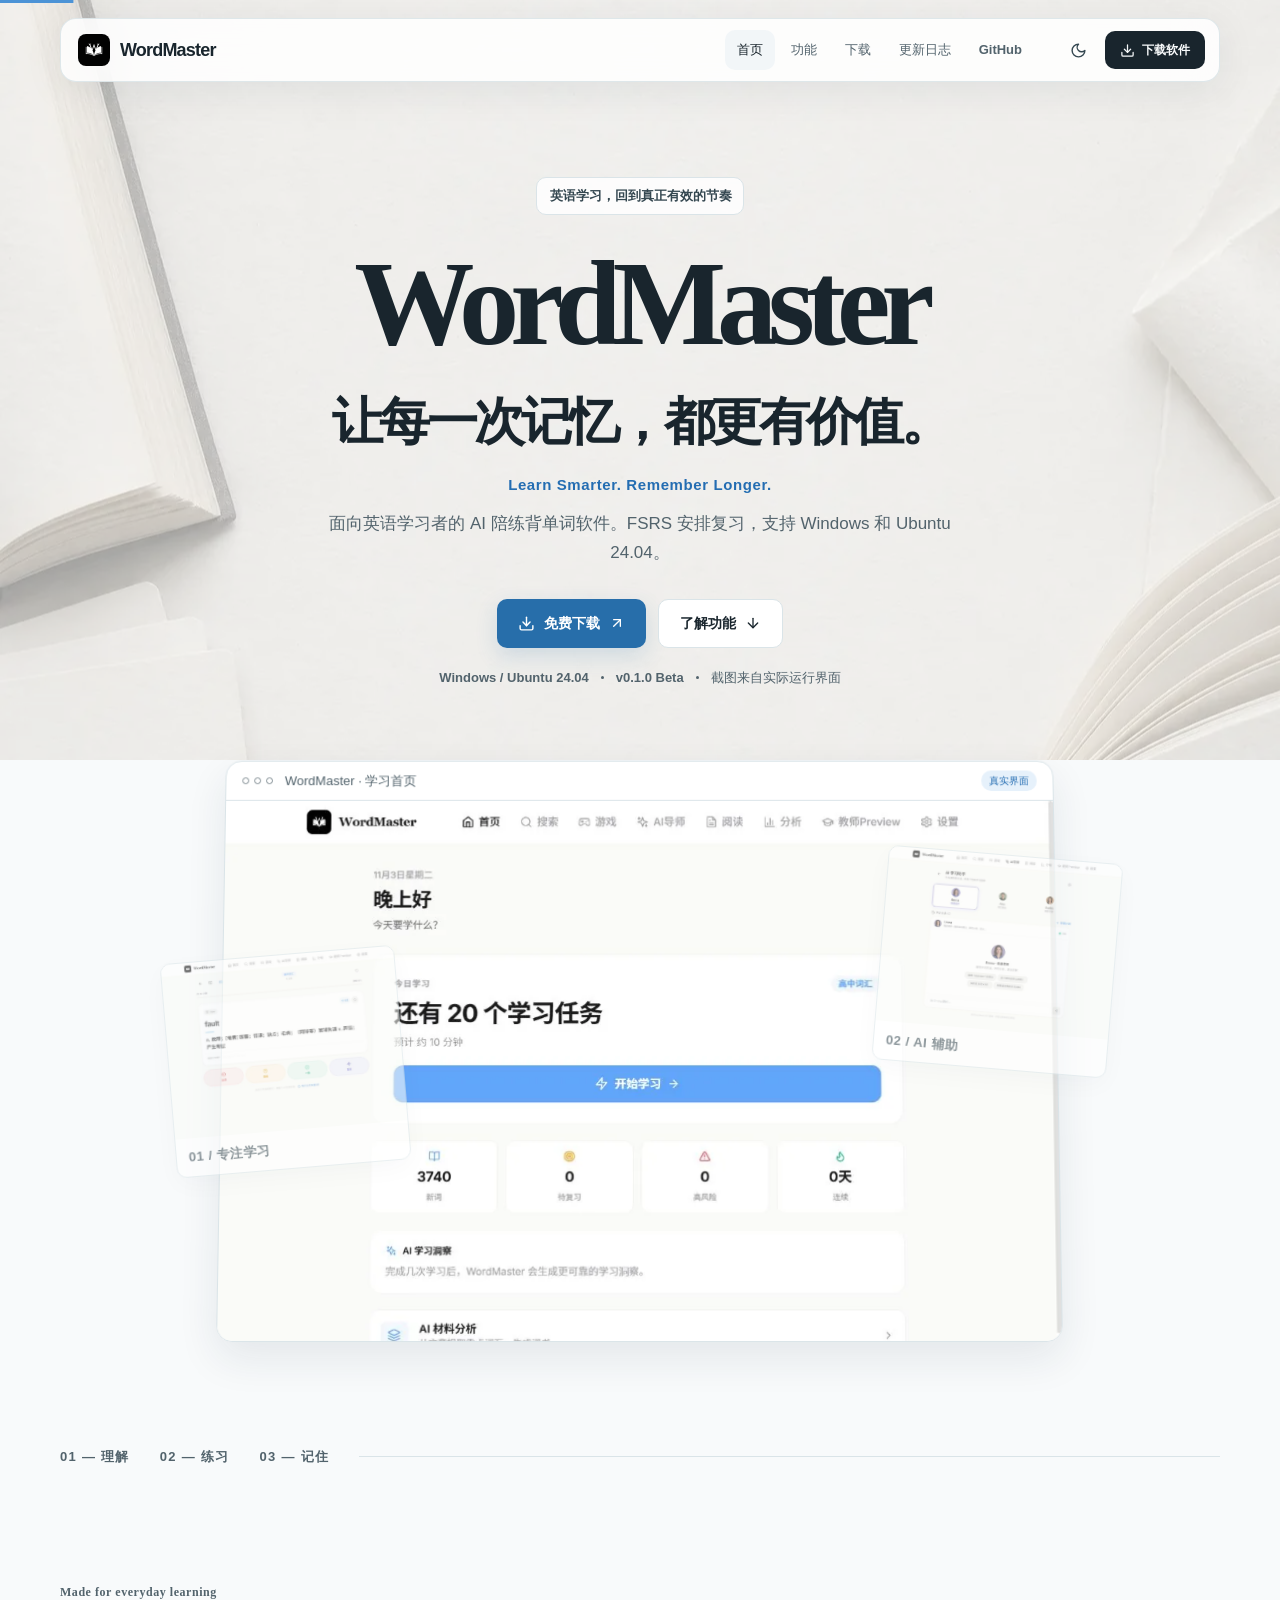
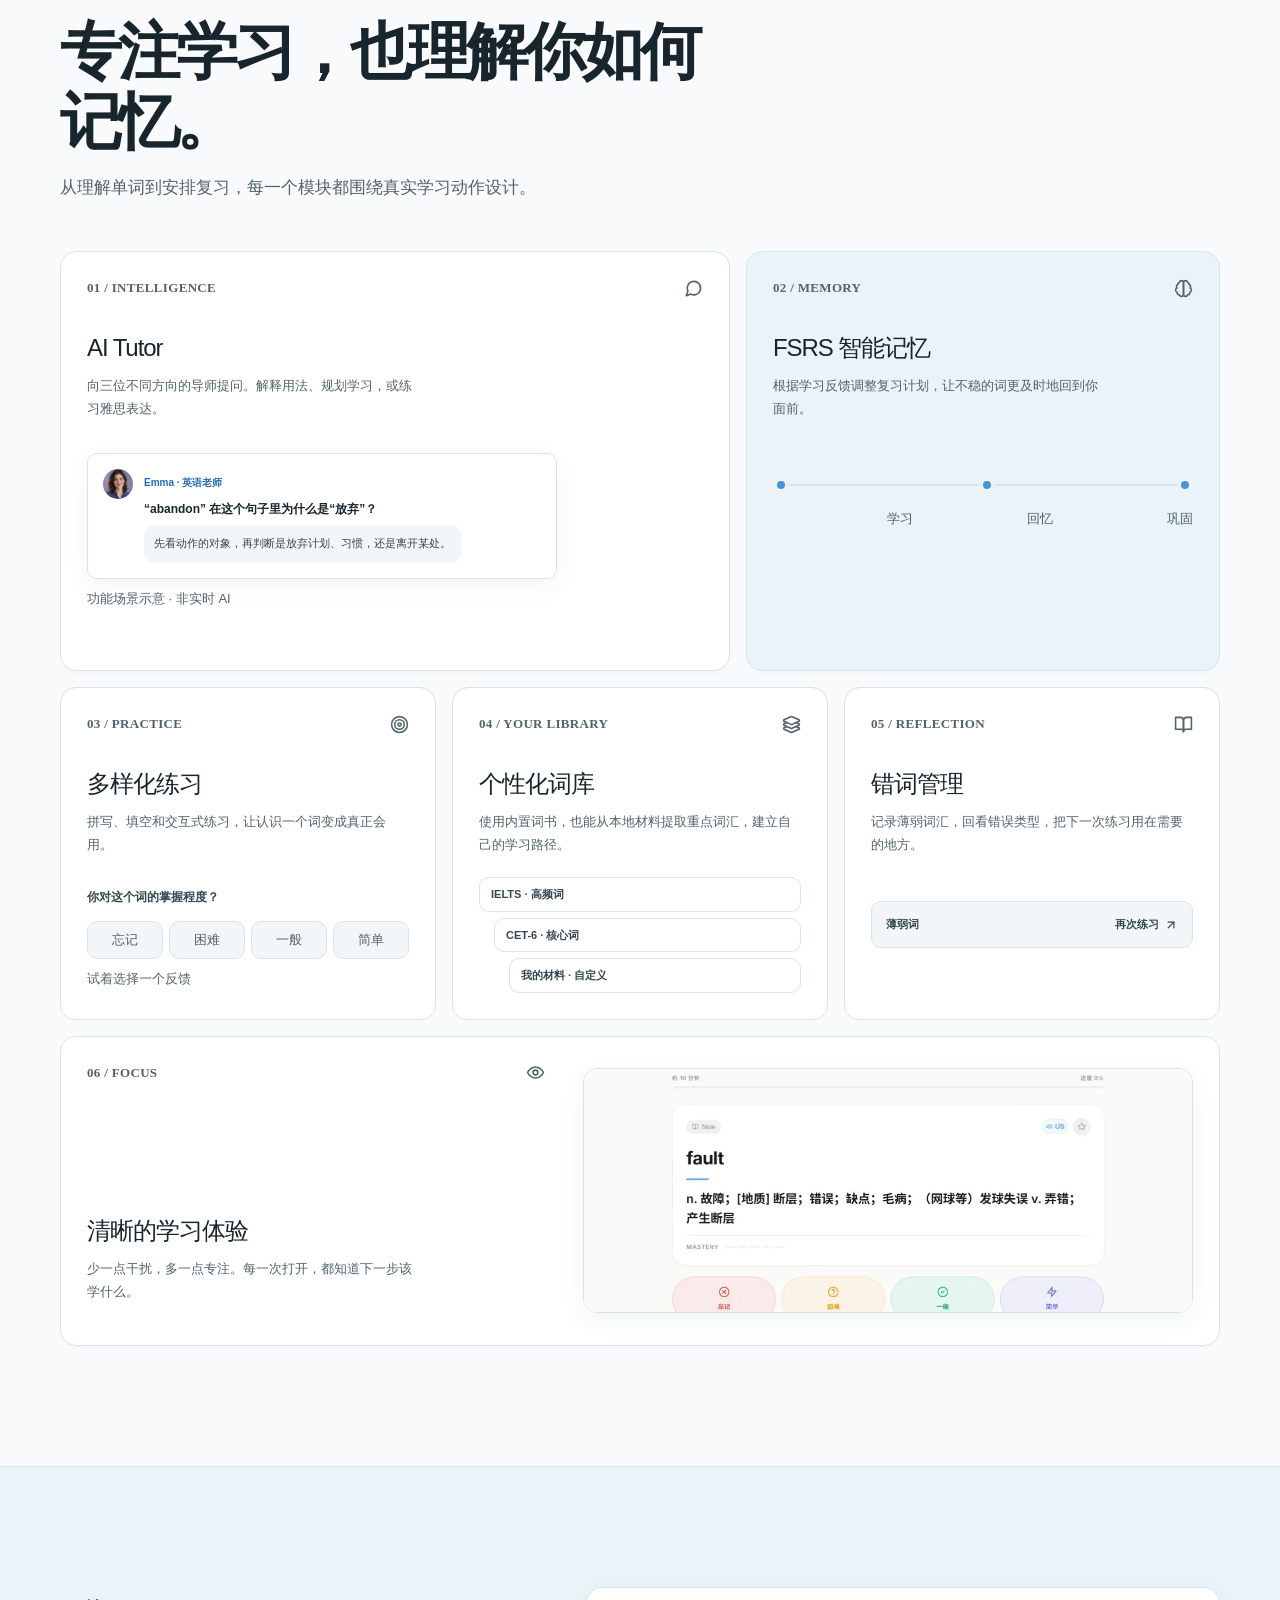
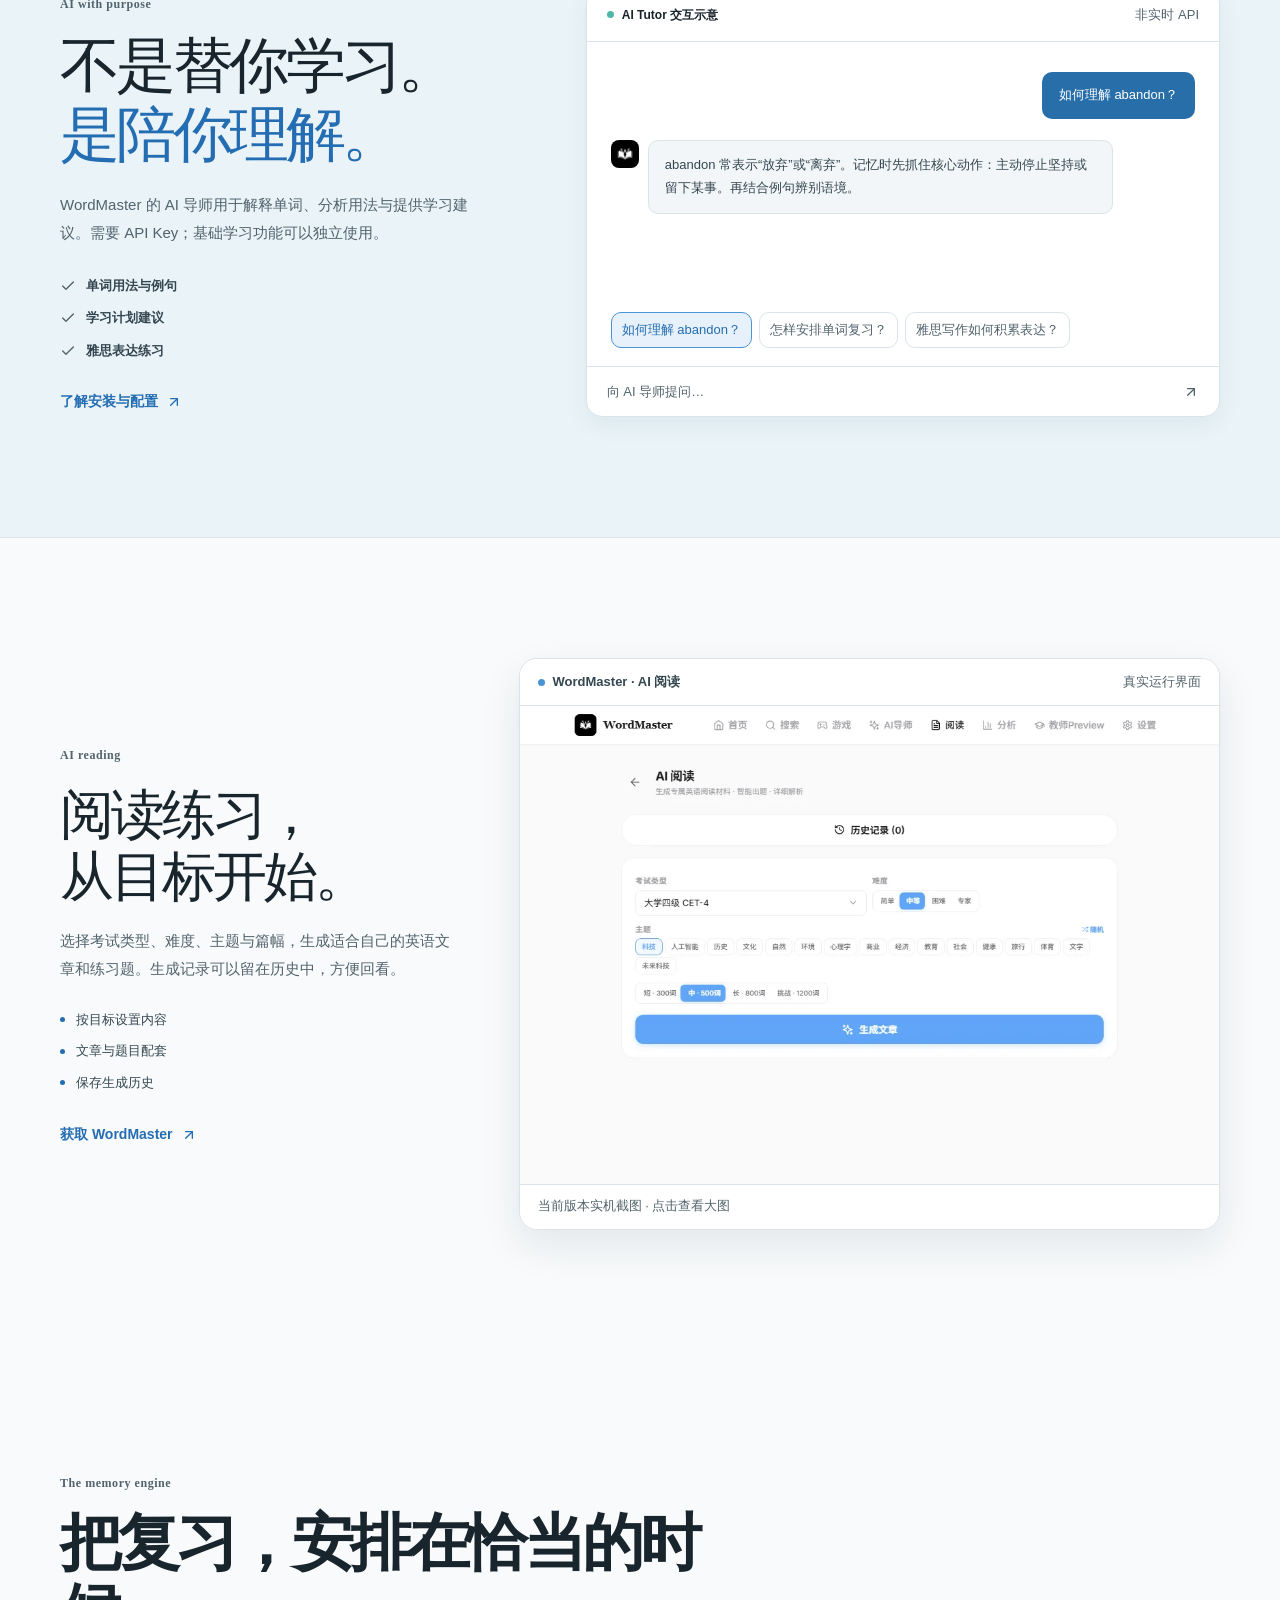
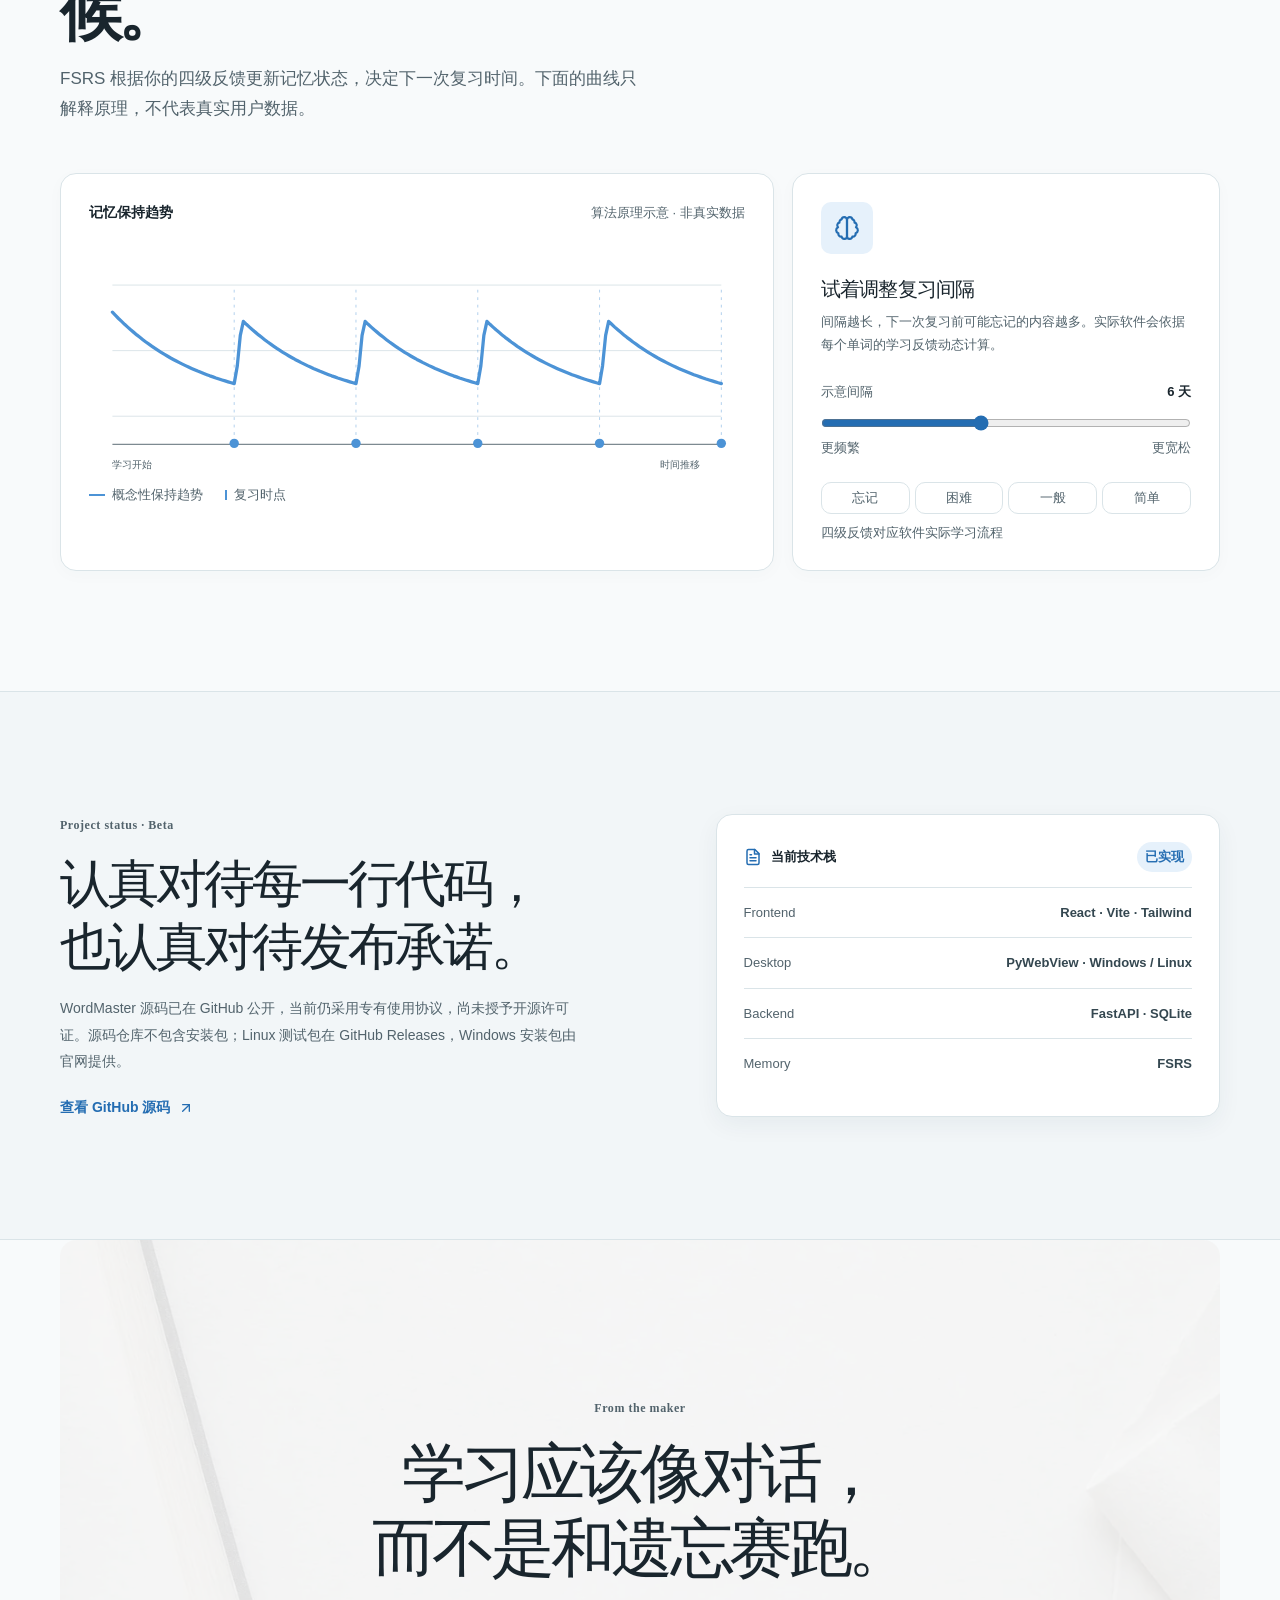
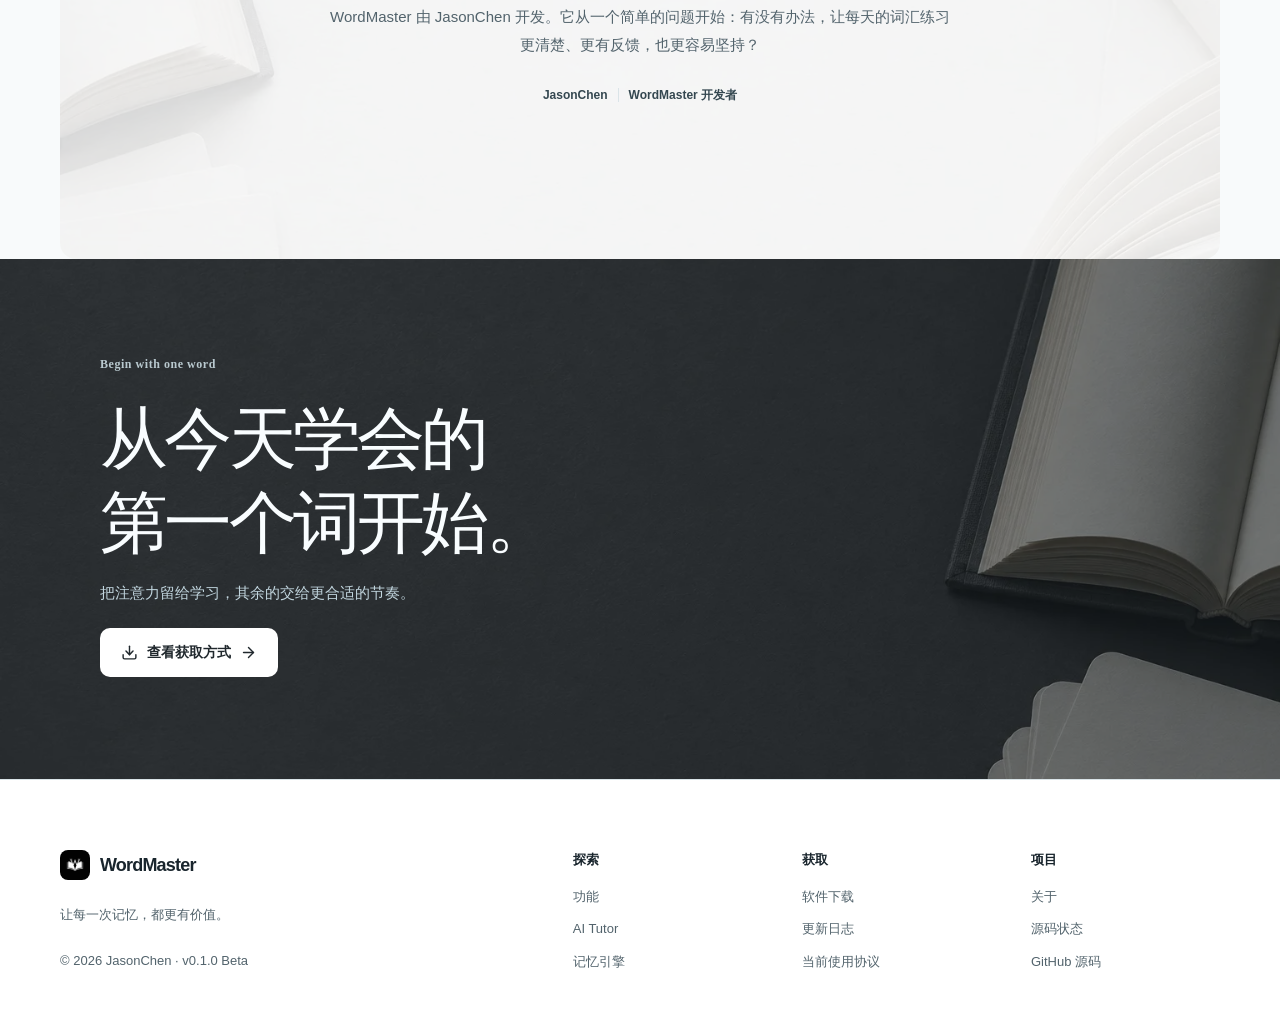
==== commit 09235f25: "Publish accessible prerendered WordMaster website" ====
--- a/index.html
+++ b/index.html
@@ -1,10 +1,11 @@
 <!doctype html>
 <html lang="zh-CN"><head>
+  <script>try{var t=localStorage.getItem('wordmaster-site-theme');document.documentElement.dataset.theme=t==='dark'||t==='light'?t:matchMedia('(prefers-color-scheme: dark)').matches?'dark':'light'}catch(e){document.documentElement.dataset.theme=matchMedia('(prefers-color-scheme: dark)').matches?'dark':'light'}</script>
   <meta charset="UTF-8" /><meta name="viewport" content="width=device-width, initial-scale=1" />
-  <meta name="theme-color" content="#f8fafc" /><meta name="description" content="WordMaster：融合 AI 学习辅导与 FSRS 间隔重复的英语学习软件，提供 Windows 与 Ubuntu 24.04 测试版。" />
-  <meta property="og:type" content="website" /><meta property="og:title" content="WordMaster — 让每一次记忆，都更有价值" /><meta property="og:description" content="AI 辅助理解，FSRS 安排复习，专注每一个真正学会的单词。" /><meta property="og:image" content="https://jasonchen911.github.io/images/og-wordmaster.svg" />
-  <meta name="twitter:card" content="summary_large_image" /><link rel="icon" href="/favicon.ico" />
-  <title>WordMaster — 让每一次记忆，都更有价值</title>
-  <script type="module" crossorigin src="/assets/main-Dey_2J_M.js"></script>
-  <link rel="stylesheet" crossorigin href="/assets/main-ERYQ73ql.css">
-<link rel="canonical" href="https://jasonchen911.github.io/" /><meta property="og:url" content="https://jasonchen911.github.io/" /></head><body><div id="root"></div></body></html>
+  <meta name="theme-color" content="#f8fafb" /><meta name="description" content="WordMaster 面向英语学习者，结合 AI 陪练与 FSRS 间隔重复，支持 Windows 和 Ubuntu 24.04。" />
+  <meta property="og:type" content="website" /><meta property="og:title" content="WordMaster — AI 陪练英语背单词软件" /><meta property="og:description" content="面向英语学习者，AI 陪练与 FSRS 智能复习，支持 Windows 和 Ubuntu 24.04。" /><meta property="og:image" content="https://jasonchen911.github.io/images/og-wordmaster.png" /><meta property="og:image:width" content="1200" /><meta property="og:image:height" content="630" />
+  <meta name="twitter:card" content="summary_large_image" /><link rel="icon" type="image/svg+xml" href="/favicon.svg" /><link rel="icon" type="image/png" sizes="32x32" href="/favicon-32.png" /><link rel="preload" as="image" href="/images/background-paper.webp" media="(prefers-color-scheme: light)" /><link rel="preload" as="image" href="/images/wordmaster-home-real.webp" />
+  <title>WordMaster — AI 陪练英语背单词软件</title>
+  <script type="module" crossorigin src="/assets/main-DEJLnZ6P.js"></script>
+  <link rel="stylesheet" crossorigin href="/assets/main-B9yvqXuJ.css">
+<link rel="canonical" href="https://jasonchen911.github.io/" /><meta property="og:url" content="https://jasonchen911.github.io/" /></head><body><div id="root"><a class="skip-link" href="#main-content">跳到主要内容</a><div class="scroll-progress" aria-hidden="true" style="transform:scaleX(0)"></div><header class="site-header "><div class="nav-shell"><a class="brand" aria-label="WordMaster 首页" href="/"><img src="/images/wordmaster-logo.webp" alt="" width="32" height="32"/><span>WordMaster</span></a><nav class="desktop-nav" aria-label="主导航"><a aria-current="page" class="nav-active" href="/">首页</a><a aria-current="page" class="" href="/#features">功能</a><a class="" href="/download/">下载</a><a class="" href="/changelog/">更新日志</a><a href="https://github.com/JasonChen911/WordMaster-V1.0" target="_blank" rel="noopener noreferrer">GitHub</a></nav><div class="nav-actions"><button class="theme-toggle" aria-label="切换深色模式" title="深色模式"><svg xmlns="http://www.w3.org/2000/svg" width="17" height="17" viewBox="0 0 24 24" fill="none" stroke="currentColor" stroke-width="2" stroke-linecap="round" stroke-linejoin="round" class="lucide lucide-moon "><path d="M12 3a6 6 0 0 0 9 9 9 9 0 1 1-9-9Z"></path></svg></button><a class="nav-download" href="/download/"><svg xmlns="http://www.w3.org/2000/svg" width="15" height="15" viewBox="0 0 24 24" fill="none" stroke="currentColor" stroke-width="2" stroke-linecap="round" stroke-linejoin="round" class="lucide lucide-download "><path d="M21 15v4a2 2 0 0 1-2 2H5a2 2 0 0 1-2-2v-4"></path><polyline points="7 10 12 15 17 10"></polyline><line x1="12" x2="12" y1="15" y2="3"></line></svg> 下载软件</a><button class="menu-toggle" aria-expanded="false" aria-label="打开导航菜单"><svg xmlns="http://www.w3.org/2000/svg" width="22" height="22" viewBox="0 0 24 24" fill="none" stroke="currentColor" stroke-width="2" stroke-linecap="round" stroke-linejoin="round" class="lucide lucide-menu "><line x1="4" x2="20" y1="12" y2="12"></line><line x1="4" x2="20" y1="6" y2="6"></line><line x1="4" x2="20" y1="18" y2="18"></line></svg></button></div></div></header><div id="main-content"><main style="opacity:1;transform:none"><!--$--><section class="hero" aria-labelledby="hero-title"><div class="hero-wash" aria-hidden="true"></div><div class="container hero-content"><div class="hero-kicker" style="opacity:1;transform:none">英语学习，回到真正有效的节奏</div><h1 id="hero-title" style="opacity:1;transform:none">WordMaster</h1><p class="hero-title-cn" style="opacity:1;transform:none">让每一次记忆，都更有价值。</p><p class="hero-tagline" style="opacity:1;transform:none">Learn Smarter. Remember Longer.</p><p class="hero-description" style="opacity:1;transform:none">面向英语学习者的 AI 陪练背单词软件。FSRS 安排复习，支持 Windows 和 Ubuntu 24.04。</p><div class="hero-actions" style="opacity:1;transform:none"><a class="button button-primary" href="/download/"><svg xmlns="http://www.w3.org/2000/svg" width="17" height="17" viewBox="0 0 24 24" fill="none" stroke="currentColor" stroke-width="2" stroke-linecap="round" stroke-linejoin="round" class="lucide lucide-download "><path d="M21 15v4a2 2 0 0 1-2 2H5a2 2 0 0 1-2-2v-4"></path><polyline points="7 10 12 15 17 10"></polyline><line x1="12" x2="12" y1="15" y2="3"></line></svg> 免费下载 <svg xmlns="http://www.w3.org/2000/svg" width="16" height="16" viewBox="0 0 24 24" fill="none" stroke="currentColor" stroke-width="2" stroke-linecap="round" stroke-linejoin="round" class="lucide lucide-arrow-up-right "><path d="M7 7h10v10"></path><path d="M7 17 17 7"></path></svg></a><a class="button button-secondary" href="/#features">了解功能 <svg xmlns="http://www.w3.org/2000/svg" width="16" height="16" viewBox="0 0 24 24" fill="none" stroke="currentColor" stroke-width="2" stroke-linecap="round" stroke-linejoin="round" class="lucide lucide-arrow-down "><path d="M12 5v14"></path><path d="m19 12-7 7-7-7"></path></svg></a></div><div class="hero-proof" style="opacity:1">Windows / Ubuntu 24.04 <span></span> v0.1.0 Beta <span></span> 截图来自实际运行界面</div><div class="hero-stage" style="opacity:1;transform:none"><div class="app-window hero-main-window"><div class="window-bar"><div class="window-dots"><i></i><i></i><i></i></div><span>WordMaster · 学习首页</span><span class="window-chip">真实界面</span></div><button type="button" class="screenshot-open" aria-label="放大查看：WordMaster 实际运行的学习首页，显示今日任务、词汇统计和学习入口"><img src="/images/wordmaster-home-real.webp" alt="WordMaster 实际运行的学习首页，显示今日任务、词汇统计和学习入口" width="1075" height="866" loading="eager"/></button></div><div class="hero-float hero-float-study" style="opacity:0.15;transform:translateX(105px) rotate(-2deg)"><button type="button" class="screenshot-open" aria-label="放大查看：WordMaster 实际运行的单词学习卡片"><img src="/images/wordmaster-study-real.webp" alt="WordMaster 实际运行的单词学习卡片" width="1081" height="871" loading="lazy"/></button><span>01 / 专注学习</span></div><div class="hero-float hero-float-tutor" style="opacity:0.15;transform:translateX(-105px) rotate(2deg)"><button type="button" class="screenshot-open" aria-label="放大查看：WordMaster 实际运行的 AI 导师页面"><img src="/images/wordmaster-tutor-real.webp" alt="WordMaster 实际运行的 AI 导师页面" width="1081" height="871" loading="lazy"/></button><span>02 / AI 辅助</span></div></div></div></section><!--$--><div class="editorial-line container"><span>01 — 理解</span><span>02 — 练习</span><span>03 — 记住</span><div></div></div><section id="features" class="section features-section container"><div class=""><div class="section-heading"><span class="eyebrow">Made for everyday learning</span><h2>专注学习，也理解你如何记忆。</h2><p>从理解单词到安排复习，每一个模块都围绕真实学习动作设计。</p></div></div><div class="bento"><div class="feature-card feature-tutor"><div class="feature-top"><span class="feature-number">01 / INTELLIGENCE</span><svg xmlns="http://www.w3.org/2000/svg" width="19" height="19" viewBox="0 0 24 24" fill="none" stroke="currentColor" stroke-width="2" stroke-linecap="round" stroke-linejoin="round" class="lucide lucide-message-circle "><path d="m3 21 1.9-5.7a8.5 8.5 0 1 1 3.8 3.8z"></path></svg></div><div class="feature-body"><h3>AI Tutor</h3><p>向三位不同方向的导师提问。解释用法、规划学习，或练习雅思表达。</p></div><div class="mini-conversation"><div class="mini-person"><img src="/images/emma.webp" alt="" width="512" height="512" loading="lazy"/></div><div><small>Emma · 英语老师</small><p>“abandon” 在这个句子里为什么是“放弃”？</p><div class="mini-answer">先看动作的对象，再判断是放弃计划、习惯，还是离开某处。</div></div></div><span class="demo-label">功能场景示意 · 非实时 AI</span></div><div class="feature-card feature-memory"><div class="feature-top"><span class="feature-number">02 / MEMORY</span><svg xmlns="http://www.w3.org/2000/svg" width="19" height="19" viewBox="0 0 24 24" fill="none" stroke="currentColor" stroke-width="2" stroke-linecap="round" stroke-linejoin="round" class="lucide lucide-brain "><path d="M9.5 2A2.5 2.5 0 0 1 12 4.5v15a2.5 2.5 0 0 1-4.96.44 2.5 2.5 0 0 1-2.96-3.08 3 3 0 0 1-.34-5.58 2.5 2.5 0 0 1 1.32-4.24 2.5 2.5 0 0 1 1.98-3A2.5 2.5 0 0 1 9.5 2Z"></path><path d="M14.5 2A2.5 2.5 0 0 0 12 4.5v15a2.5 2.5 0 0 0 4.96.44 2.5 2.5 0 0 0 2.96-3.08 3 3 0 0 0 .34-5.58 2.5 2.5 0 0 0-1.32-4.24 2.5 2.5 0 0 0-1.98-3A2.5 2.5 0 0 0 14.5 2Z"></path></svg></div><div class="feature-body"><h3>FSRS 智能记忆</h3><p>根据学习反馈调整复习计划，让不稳的词更及时地回到你面前。</p></div><div class="memory-mini"><div class="memory-mini-line"></div><span>学习</span><span>回忆</span><span>巩固</span></div></div><div class="feature-card feature-practice"><div class="feature-top"><span class="feature-number">03 / PRACTICE</span><svg xmlns="http://www.w3.org/2000/svg" width="19" height="19" viewBox="0 0 24 24" fill="none" stroke="currentColor" stroke-width="2" stroke-linecap="round" stroke-linejoin="round" class="lucide lucide-target "><circle cx="12" cy="12" r="10"></circle><circle cx="12" cy="12" r="6"></circle><circle cx="12" cy="12" r="2"></circle></svg></div><div class="feature-body"><h3>多样化练习</h3><p>拼写、填空和交互式练习，让认识一个词变成真正会用。</p></div><div class="practice-demo" aria-label="复习反馈交互示意"><span>你对这个词的掌握程度？</span><div><button class="" aria-pressed="false">忘记</button><button class="" aria-pressed="false">困难</button><button class="" aria-pressed="false">一般</button><button class="" aria-pressed="false">简单</button></div><small>试着选择一个反馈</small></div></div><div class="feature-card feature-books"><div class="feature-top"><span class="feature-number">04 / YOUR LIBRARY</span><svg xmlns="http://www.w3.org/2000/svg" width="19" height="19" viewBox="0 0 24 24" fill="none" stroke="currentColor" stroke-width="2" stroke-linecap="round" stroke-linejoin="round" class="lucide lucide-layers3 "><path d="m12.83 2.18a2 2 0 0 0-1.66 0L2.6 6.08a1 1 0 0 0 0 1.83l8.58 3.91a2 2 0 0 0 1.66 0l8.58-3.9a1 1 0 0 0 0-1.83Z"></path><path d="m6.08 9.5-3.5 1.6a1 1 0 0 0 0 1.81l8.6 3.91a2 2 0 0 0 1.65 0l8.58-3.9a1 1 0 0 0 0-1.83l-3.5-1.59"></path><path d="m6.08 14.5-3.5 1.6a1 1 0 0 0 0 1.81l8.6 3.91a2 2 0 0 0 1.65 0l8.58-3.9a1 1 0 0 0 0-1.83l-3.5-1.59"></path></svg></div><div class="feature-body"><h3>个性化词库</h3><p>使用内置词书，也能从本地材料提取重点词汇，建立自己的学习路径。</p></div><div class="book-stack"><span>IELTS · 高频词</span><span>CET-6 · 核心词</span><span>我的材料 · 自定义</span></div></div><div class="feature-card feature-mistakes"><div class="feature-top"><span class="feature-number">05 / REFLECTION</span><svg xmlns="http://www.w3.org/2000/svg" width="19" height="19" viewBox="0 0 24 24" fill="none" stroke="currentColor" stroke-width="2" stroke-linecap="round" stroke-linejoin="round" class="lucide lucide-book-open "><path d="M2 3h6a4 4 0 0 1 4 4v14a3 3 0 0 0-3-3H2z"></path><path d="M22 3h-6a4 4 0 0 0-4 4v14a3 3 0 0 1 3-3h7z"></path></svg></div><div class="feature-body"><h3>错词管理</h3><p>记录薄弱词汇，回看错误类型，把下一次练习用在需要的地方。</p></div><div class="mistake-visual"><span>薄弱词</span><span>再次练习 <svg xmlns="http://www.w3.org/2000/svg" width="14" height="14" viewBox="0 0 24 24" fill="none" stroke="currentColor" stroke-width="2" stroke-linecap="round" stroke-linejoin="round" class="lucide lucide-arrow-up-right "><path d="M7 7h10v10"></path><path d="M7 17 17 7"></path></svg></span></div></div><div class="feature-card feature-focus"><div class="feature-focus-copy"><div class="feature-top"><span class="feature-number">06 / FOCUS</span><svg xmlns="http://www.w3.org/2000/svg" width="19" height="19" viewBox="0 0 24 24" fill="none" stroke="currentColor" stroke-width="2" stroke-linecap="round" stroke-linejoin="round" class="lucide lucide-eye "><path d="M2 12s3-7 10-7 10 7 10 7-3 7-10 7-10-7-10-7Z"></path><circle cx="12" cy="12" r="3"></circle></svg></div><div class="feature-body"><h3>清晰的学习体验</h3><p>少一点干扰，多一点专注。每一次打开，都知道下一步该学什么。</p></div></div><div class="feature-focus-visual"><button type="button" class="screenshot-open" aria-label="放大查看：真实的 WordMaster 学习卡片界面"><img src="/images/wordmaster-study-real.webp" alt="真实的 WordMaster 学习卡片界面" width="1081" height="871" loading="lazy"/></button></div></div></div></section><section id="intelligence" class="section intelligence-section"><div class="container intelligence-grid"><div class="intelligence-copy"><span class="eyebrow">AI with purpose</span><h2>不是替你学习。<br/><em>是陪你理解。</em></h2><p>WordMaster 的 AI 导师用于解释单词、分析用法与提供学习建议。需要 API Key；基础学习功能可以独立使用。</p><div class="ai-bullets"><span><svg xmlns="http://www.w3.org/2000/svg" width="16" height="16" viewBox="0 0 24 24" fill="none" stroke="currentColor" stroke-width="2" stroke-linecap="round" stroke-linejoin="round" class="lucide lucide-check "><path d="M20 6 9 17l-5-5"></path></svg> 单词用法与例句</span><span><svg xmlns="http://www.w3.org/2000/svg" width="16" height="16" viewBox="0 0 24 24" fill="none" stroke="currentColor" stroke-width="2" stroke-linecap="round" stroke-linejoin="round" class="lucide lucide-check "><path d="M20 6 9 17l-5-5"></path></svg> 学习计划建议</span><span><svg xmlns="http://www.w3.org/2000/svg" width="16" height="16" viewBox="0 0 24 24" fill="none" stroke="currentColor" stroke-width="2" stroke-linecap="round" stroke-linejoin="round" class="lucide lucide-check "><path d="M20 6 9 17l-5-5"></path></svg> 雅思表达练习</span></div><a class="text-link" href="/download/">了解安装与配置 <svg xmlns="http://www.w3.org/2000/svg" width="16" height="16" viewBox="0 0 24 24" fill="none" stroke="currentColor" stroke-width="2" stroke-linecap="round" stroke-linejoin="round" class="lucide lucide-arrow-up-right "><path d="M7 7h10v10"></path><path d="M7 17 17 7"></path></svg></a></div><div class="ai-demo"><div class="demo-window-top"><div class="demo-window-title"><span class="demo-status"></span> AI Tutor 交互示意</div><span>非实时 API</span></div><div class="demo-chat"><div class="demo-message user">如何理解 abandon？</div><div class="demo-message assistant" style="opacity:0;transform:translateY(10px) scale(0.98)"><img src="/images/wordmaster-logo.webp" alt="" width="28" height="28"/><p>abandon 常表示“放弃”或“离弃”。记忆时先抓住核心动作：主动停止坚持或留下某事。再结合例句辨别语境。</p></div></div><div class="demo-prompts"><button aria-pressed="true">如何理解 abandon？</button><button aria-pressed="false">怎样安排单词复习？</button><button aria-pressed="false">雅思写作如何积累表达？</button></div><div class="demo-input">向 AI 导师提问… <svg xmlns="http://www.w3.org/2000/svg" width="16" height="16" viewBox="0 0 24 24" fill="none" stroke="currentColor" stroke-width="2" stroke-linecap="round" stroke-linejoin="round" class="lucide lucide-arrow-up-right "><path d="M7 7h10v10"></path><path d="M7 17 17 7"></path></svg></div></div></div></section><section id="reading" class="section reading-section container" aria-labelledby="reading-title"><div class="reading-copy"><span class="eyebrow">AI reading</span><h2 id="reading-title">阅读练习，<br/>从目标开始。</h2><p>选择考试类型、难度、主题与篇幅，生成适合自己的英语文章和练习题。生成记录可以留在历史中，方便回看。</p><div class="reading-points"><span>按目标设置内容</span><span>文章与题目配套</span><span>保存生成历史</span></div><a class="text-link" href="/download/">获取 WordMaster <svg xmlns="http://www.w3.org/2000/svg" width="16" height="16" viewBox="0 0 24 24" fill="none" stroke="currentColor" stroke-width="2" stroke-linecap="round" stroke-linejoin="round" class="lucide lucide-arrow-up-right "><path d="M7 7h10v10"></path><path d="M7 17 17 7"></path></svg></a></div><div class="reading-preview"><div class="reading-preview-bar"><span><i></i> WordMaster · AI 阅读</span><span>真实运行界面</span></div><button type="button" class="screenshot-open" aria-label="放大查看：WordMaster AI 阅读真实界面，展示考试类型、难度、主题、篇幅和历史记录入口"><img src="/images/wordmaster-reading-real.webp" alt="WordMaster AI 阅读真实界面，展示考试类型、难度、主题、篇幅和历史记录入口" width="1024" height="700" loading="lazy"/></button><p>当前版本实机截图 · 点击查看大图</p></div></section><section id="memory" class="section memory-section container"><div class=""><div class="section-heading"><span class="eyebrow">The memory engine</span><h2>把复习，安排在恰当的时候。</h2><p>FSRS 根据你的四级反馈更新记忆状态，决定下一次复习时间。下面的曲线只解释原理，不代表真实用户数据。</p></div></div><div class="memory-layout"><div class="chart-panel"><div class="chart-header"><span>记忆保持趋势</span><span class="chart-disclaimer">算法原理示意 · 非真实数据</span></div><svg viewBox="0 0 700 240" role="img" aria-label="记忆保持趋势示意，当前复习间隔为 6 天"><g class="chart-grid"><line x1="25" y1="40" x2="675" y2="40"></line><line x1="25" y1="110" x2="675" y2="110"></line><line x1="25" y1="180" x2="675" y2="180"></line><line x1="25" y1="210" x2="675" y2="210"></line></g><path d="M25.0 69.0 L28.3 72.4 L31.5 75.7 L34.8 78.8 L38.0 81.9 L41.3 84.9 L44.5 87.8 L47.8 90.5 L51.0 93.2 L54.3 95.8 L57.5 98.3 L60.7 100.8 L64.0 103.1 L67.3 105.4 L70.5 107.6 L73.7 109.7 L77.0 111.8 L80.2 113.8 L83.5 115.7 L86.7 117.6 L90.0 119.4 L93.2 121.1 L96.5 122.8 L99.7 124.4 L103.0 126.0 L106.2 127.5 L109.5 129.0 L112.7 130.4 L116.0 131.8 L119.3 133.1 L122.5 134.4 L125.8 135.7 L129.0 136.9 L132.3 138.0 L135.5 139.2 L138.8 140.3 L142.0 141.3 L145.3 142.3 L148.5 143.3 L151.8 144.3 L155.0 145.2 L158.3 126.3 L161.5 93.7 L164.8 78.8 L168.0 81.9 L171.3 84.9 L174.5 87.8 L177.8 90.5 L181.0 93.2 L184.3 95.8 L187.5 98.3 L190.8 100.8 L194.0 103.1 L197.3 105.4 L200.5 107.6 L203.8 109.7 L207.0 111.8 L210.3 113.8 L213.5 115.7 L216.8 117.6 L220.0 119.4 L223.3 121.1 L226.5 122.8 L229.8 124.4 L233.0 126.0 L236.3 127.5 L239.5 129.0 L242.8 130.4 L246.0 131.8 L249.3 133.1 L252.5 134.4 L255.8 135.7 L259.0 136.9 L262.3 138.0 L265.5 139.2 L268.8 140.3 L272.0 141.3 L275.3 142.3 L278.5 143.3 L281.8 144.3 L285.0 145.2 L288.3 126.3 L291.5 93.7 L294.8 78.8 L298.0 81.9 L301.3 84.9 L304.5 87.8 L307.8 90.5 L311.0 93.2 L314.3 95.8 L317.5 98.3 L320.8 100.8 L324.0 103.1 L327.3 105.4 L330.5 107.6 L333.8 109.7 L337.0 111.8 L340.3 113.8 L343.5 115.7 L346.8 117.6 L350.0 119.4 L353.3 121.1 L356.5 122.8 L359.8 124.4 L363.0 126.0 L366.3 127.5 L369.5 129.0 L372.8 130.4 L376.0 131.8 L379.3 133.1 L382.5 134.4 L385.8 135.7 L389.0 136.9 L392.3 138.0 L395.5 139.2 L398.8 140.3 L402.0 141.3 L405.3 142.3 L408.5 143.3 L411.8 144.3 L415.0 145.2 L418.3 126.3 L421.5 93.7 L424.8 78.8 L428.0 81.9 L431.3 84.9 L434.5 87.8 L437.7 90.5 L441.0 93.2 L444.2 95.8 L447.5 98.3 L450.7 100.8 L454.0 103.1 L457.2 105.4 L460.5 107.6 L463.7 109.7 L467.0 111.8 L470.2 113.8 L473.5 115.7 L476.7 117.6 L480.0 119.4 L483.2 121.1 L486.5 122.8 L489.7 124.4 L493.0 126.0 L496.2 127.5 L499.5 129.0 L502.7 130.4 L506.0 131.8 L509.2 133.1 L512.5 134.4 L515.7 135.7 L519.0 136.9 L522.2 138.0 L525.5 139.2 L528.7 140.3 L532.0 141.3 L535.2 142.3 L538.5 143.3 L541.7 144.3 L545.0 145.2 L548.2 126.3 L551.5 93.7 L554.7 78.8 L558.0 81.9 L561.2 84.9 L564.5 87.8 L567.7 90.5 L571.0 93.2 L574.2 95.8 L577.5 98.3 L580.7 100.8 L584.0 103.1 L587.2 105.4 L590.5 107.6 L593.7 109.7 L597.0 111.8 L600.2 113.8 L603.5 115.7 L606.7 117.6 L610.0 119.4 L613.2 121.1 L616.5 122.8 L619.7 124.4 L623.0 126.0 L626.2 127.5 L629.5 129.0 L632.7 130.4 L636.0 131.8 L639.2 133.1 L642.5 134.4 L645.7 135.7 L649.0 136.9 L652.2 138.0 L655.5 139.2 L658.7 140.3 L662.0 141.3 L665.2 142.3 L668.5 143.3 L671.7 144.3 L675.0 145.2" fill="none" stroke="var(--blue)" stroke-width="3.5" stroke-linecap="round" stroke-linejoin="round" pathLength="1" stroke-dashoffset="0" stroke-dasharray="1 1"></path><g opacity="1" style="transform:translateX(130px);transform-origin:50% 50%;transform-box:fill-box"><line class="review-marker" x1="25" y1="45" x2="25" y2="210"></line><circle cx="25" cy="209" r="5" fill="var(--blue)"></circle></g><g opacity="1" style="transform:translateX(260px);transform-origin:50% 50%;transform-box:fill-box"><line class="review-marker" x1="25" y1="45" x2="25" y2="210"></line><circle cx="25" cy="209" r="5" fill="var(--blue)"></circle></g><g opacity="1" style="transform:translateX(390px);transform-origin:50% 50%;transform-box:fill-box"><line class="review-marker" x1="25" y1="45" x2="25" y2="210"></line><circle cx="25" cy="209" r="5" fill="var(--blue)"></circle></g><g opacity="1" style="transform:translateX(520px);transform-origin:50% 50%;transform-box:fill-box"><line class="review-marker" x1="25" y1="45" x2="25" y2="210"></line><circle cx="25" cy="209" r="5" fill="var(--blue)"></circle></g><g opacity="1" style="transform:translateX(650px);transform-origin:50% 50%;transform-box:fill-box"><line class="review-marker" x1="25" y1="45" x2="25" y2="210"></line><circle cx="25" cy="209" r="5" fill="var(--blue)"></circle></g><g opacity="0" style="transform:translateX(780px);transform-origin:50% 50%;transform-box:fill-box"><line class="review-marker" x1="25" y1="45" x2="25" y2="210"></line><circle cx="25" cy="209" r="5" fill="var(--blue)"></circle></g><g opacity="0" style="transform:translateX(909.9999999999999px);transform-origin:50% 50%;transform-box:fill-box"><line class="review-marker" x1="25" y1="45" x2="25" y2="210"></line><circle cx="25" cy="209" r="5" fill="var(--blue)"></circle></g><g opacity="0" style="transform:translateX(1040px);transform-origin:50% 50%;transform-box:fill-box"><line class="review-marker" x1="25" y1="45" x2="25" y2="210"></line><circle cx="25" cy="209" r="5" fill="var(--blue)"></circle></g><g opacity="0" style="transform:translateX(1170px);transform-origin:50% 50%;transform-box:fill-box"><line class="review-marker" x1="25" y1="45" x2="25" y2="210"></line><circle cx="25" cy="209" r="5" fill="var(--blue)"></circle></g><g opacity="0" style="transform:translateX(1300px);transform-origin:50% 50%;transform-box:fill-box"><line class="review-marker" x1="25" y1="45" x2="25" y2="210"></line><circle cx="25" cy="209" r="5" fill="var(--blue)"></circle></g><text x="25" y="235">学习开始</text><text x="610" y="235">时间推移</text></svg><div class="chart-legend"><span><i></i> 概念性保持趋势</span><span><i></i> 复习时点</span></div></div><div class="memory-controls"><div class="control-icon"><svg xmlns="http://www.w3.org/2000/svg" width="26" height="26" viewBox="0 0 24 24" fill="none" stroke="currentColor" stroke-width="2" stroke-linecap="round" stroke-linejoin="round" class="lucide lucide-brain "><path d="M9.5 2A2.5 2.5 0 0 1 12 4.5v15a2.5 2.5 0 0 1-4.96.44 2.5 2.5 0 0 1-2.96-3.08 3 3 0 0 1-.34-5.58 2.5 2.5 0 0 1 1.32-4.24 2.5 2.5 0 0 1 1.98-3A2.5 2.5 0 0 1 9.5 2Z"></path><path d="M14.5 2A2.5 2.5 0 0 0 12 4.5v15a2.5 2.5 0 0 0 4.96.44 2.5 2.5 0 0 0 2.96-3.08 3 3 0 0 0 .34-5.58 2.5 2.5 0 0 0-1.32-4.24 2.5 2.5 0 0 0-1.98-3A2.5 2.5 0 0 0 14.5 2Z"></path></svg></div><h3>试着调整复习间隔</h3><p>间隔越长，下一次复习前可能忘记的内容越多。实际软件会依据每个单词的学习反馈动态计算。</p><label for="interval-slider">示意间隔 <strong>6<!-- --> 天</strong></label><input id="interval-slider" type="range" min="3" max="10" value="6"/><div class="range-ends"><span>更频繁</span><span>更宽松</span></div><div class="grade-row"><span>忘记</span><span>困难</span><span>一般</span><span>简单</span></div><small>四级反馈对应软件实际学习流程</small></div></div></section><section id="source" class="section source-section"><div class="container source-grid"><div class=""><span class="eyebrow">Project status · Beta</span><h2>认真对待每一行代码，<br/>也认真对待发布承诺。</h2><p>WordMaster 源码已在 GitHub 公开，当前仍采用专有使用协议，尚未授予开源许可证。源码仓库不包含安装包；Linux 测试包在 GitHub Releases，Windows 安装包由官网提供。</p><a class="text-link" href="https://github.com/JasonChen911/WordMaster-V1.0" target="_blank" rel="noopener noreferrer">查看 GitHub 源码 <svg xmlns="http://www.w3.org/2000/svg" width="16" height="16" viewBox="0 0 24 24" fill="none" stroke="currentColor" stroke-width="2" stroke-linecap="round" stroke-linejoin="round" class="lucide lucide-arrow-up-right "><path d="M7 7h10v10"></path><path d="M7 17 17 7"></path></svg></a></div><div class="stack-panel"><div class="stack-head"><svg xmlns="http://www.w3.org/2000/svg" width="18" height="18" viewBox="0 0 24 24" fill="none" stroke="currentColor" stroke-width="2" stroke-linecap="round" stroke-linejoin="round" class="lucide lucide-file-text "><path d="M14.5 2H6a2 2 0 0 0-2 2v16a2 2 0 0 0 2 2h12a2 2 0 0 0 2-2V7.5L14.5 2z"></path><polyline points="14 2 14 8 20 8"></polyline><line x1="16" x2="8" y1="13" y2="13"></line><line x1="16" x2="8" y1="17" y2="17"></line><line x1="10" x2="8" y1="9" y2="9"></line></svg> 当前技术栈 <span>已实现</span></div><div><span>Frontend</span><strong>React · Vite · Tailwind</strong></div><div><span>Desktop</span><strong>PyWebView · Windows / Linux</strong></div><div><span>Backend</span><strong>FastAPI · SQLite</strong></div><div><span>Memory</span><strong>FSRS</strong></div></div></div></section><section id="about" class="about-section container"><div class=""><span class="eyebrow">From the maker</span><h2>学习应该像对话，<br/>而不是和遗忘赛跑。</h2><p>WordMaster 由 JasonChen 开发。它从一个简单的问题开始：有没有办法，让每天的词汇练习更清楚、更有反馈，也更容易坚持？</p><span class="about-signature">JasonChen <i></i> WordMaster 开发者</span></div></section><section class="closing-cta"><div class="container"><div class=""><span class="eyebrow">Begin with one word</span><h2>从今天学会的<br/>第一个词开始。</h2><p>把注意力留给学习，其余的交给更合适的节奏。</p><a class="button button-light" href="/download/"><svg xmlns="http://www.w3.org/2000/svg" width="17" height="17" viewBox="0 0 24 24" fill="none" stroke="currentColor" stroke-width="2" stroke-linecap="round" stroke-linejoin="round" class="lucide lucide-download "><path d="M21 15v4a2 2 0 0 1-2 2H5a2 2 0 0 1-2-2v-4"></path><polyline points="7 10 12 15 17 10"></polyline><line x1="12" x2="12" y1="15" y2="3"></line></svg> 查看获取方式 <svg xmlns="http://www.w3.org/2000/svg" width="17" height="17" viewBox="0 0 24 24" fill="none" stroke="currentColor" stroke-width="2" stroke-linecap="round" stroke-linejoin="round" class="lucide lucide-arrow-right "><path d="M5 12h14"></path><path d="m12 5 7 7-7 7"></path></svg></a></div></div></section><!--/$--><!--/$--></main></div><footer class="site-footer"><div class="container footer-grid"><div class="footer-brand"><a class="brand" href="/"><img src="/images/wordmaster-logo.webp" alt="" width="30" height="30"/><span>WordMaster</span></a><p>让每一次记忆，都更有价值。</p><small>© 2026 JasonChen · v0.1.0 Beta</small></div><div><strong>探索</strong><a href="/#features">功能</a><a href="/#intelligence">AI Tutor</a><a href="/#memory">记忆引擎</a></div><div><strong>获取</strong><a href="/download/">软件下载</a><a href="/changelog/">更新日志</a><a href="/license/">当前使用协议</a></div><div><strong>项目</strong><a href="/#about">关于</a><a href="/#source">源码状态</a><a href="https://github.com/JasonChen911/WordMaster-V1.0" target="_blank" rel="noopener noreferrer">GitHub 源码</a></div></div></footer></div></body></html>
--- a/assets/main-B9yvqXuJ.css
+++ b/assets/main-B9yvqXuJ.css
@@ -0,0 +1 @@
+*,:before,:after{--tw-border-spacing-x: 0;--tw-border-spacing-y: 0;--tw-translate-x: 0;--tw-translate-y: 0;--tw-rotate: 0;--tw-skew-x: 0;--tw-skew-y: 0;--tw-scale-x: 1;--tw-scale-y: 1;--tw-pan-x: ;--tw-pan-y: ;--tw-pinch-zoom: ;--tw-scroll-snap-strictness: proximity;--tw-gradient-from-position: ;--tw-gradient-via-position: ;--tw-gradient-to-position: ;--tw-ordinal: ;--tw-slashed-zero: ;--tw-numeric-figure: ;--tw-numeric-spacing: ;--tw-numeric-fraction: ;--tw-ring-inset: ;--tw-ring-offset-width: 0px;--tw-ring-offset-color: #fff;--tw-ring-color: rgb(59 130 246 / .5);--tw-ring-offset-shadow: 0 0 #0000;--tw-ring-shadow: 0 0 #0000;--tw-shadow: 0 0 #0000;--tw-shadow-colored: 0 0 #0000;--tw-blur: ;--tw-brightness: ;--tw-contrast: ;--tw-grayscale: ;--tw-hue-rotate: ;--tw-invert: ;--tw-saturate: ;--tw-sepia: ;--tw-drop-shadow: ;--tw-backdrop-blur: ;--tw-backdrop-brightness: ;--tw-backdrop-contrast: ;--tw-backdrop-grayscale: ;--tw-backdrop-hue-rotate: ;--tw-backdrop-invert: ;--tw-backdrop-opacity: ;--tw-backdrop-saturate: ;--tw-backdrop-sepia: ;--tw-contain-size: ;--tw-contain-layout: ;--tw-contain-paint: ;--tw-contain-style: }::backdrop{--tw-border-spacing-x: 0;--tw-border-spacing-y: 0;--tw-translate-x: 0;--tw-translate-y: 0;--tw-rotate: 0;--tw-skew-x: 0;--tw-skew-y: 0;--tw-scale-x: 1;--tw-scale-y: 1;--tw-pan-x: ;--tw-pan-y: ;--tw-pinch-zoom: ;--tw-scroll-snap-strictness: proximity;--tw-gradient-from-position: ;--tw-gradient-via-position: ;--tw-gradient-to-position: ;--tw-ordinal: ;--tw-slashed-zero: ;--tw-numeric-figure: ;--tw-numeric-spacing: ;--tw-numeric-fraction: ;--tw-ring-inset: ;--tw-ring-offset-width: 0px;--tw-ring-offset-color: #fff;--tw-ring-color: rgb(59 130 246 / .5);--tw-ring-offset-shadow: 0 0 #0000;--tw-ring-shadow: 0 0 #0000;--tw-shadow: 0 0 #0000;--tw-shadow-colored: 0 0 #0000;--tw-blur: ;--tw-brightness: ;--tw-contrast: ;--tw-grayscale: ;--tw-hue-rotate: ;--tw-invert: ;--tw-saturate: ;--tw-sepia: ;--tw-drop-shadow: ;--tw-backdrop-blur: ;--tw-backdrop-brightness: ;--tw-backdrop-contrast: ;--tw-backdrop-grayscale: ;--tw-backdrop-hue-rotate: ;--tw-backdrop-invert: ;--tw-backdrop-opacity: ;--tw-backdrop-saturate: ;--tw-backdrop-sepia: ;--tw-contain-size: ;--tw-contain-layout: ;--tw-contain-paint: ;--tw-contain-style: }*,:before,:after{box-sizing:border-box;border-width:0;border-style:solid;border-color:#e5e7eb}:before,:after{--tw-content: ""}html,:host{line-height:1.5;-webkit-text-size-adjust:100%;-moz-tab-size:4;-o-tab-size:4;tab-size:4;font-family:ui-sans-serif,system-ui,sans-serif,"Apple Color Emoji","Segoe UI Emoji",Segoe UI Symbol,"Noto Color Emoji";font-feature-settings:normal;font-variation-settings:normal;-webkit-tap-highlight-color:transparent}body{margin:0;line-height:inherit}hr{height:0;color:inherit;border-top-width:1px}abbr:where([title]){-webkit-text-decoration:underline dotted;text-decoration:underline dotted}h1,h2,h3,h4,h5,h6{font-size:inherit;font-weight:inherit}a{color:inherit;text-decoration:inherit}b,strong{font-weight:bolder}code,kbd,samp,pre{font-family:ui-monospace,SFMono-Regular,Menlo,Monaco,Consolas,Liberation Mono,Courier New,monospace;font-feature-settings:normal;font-variation-settings:normal;font-size:1em}small{font-size:80%}sub,sup{font-size:75%;line-height:0;position:relative;vertical-align:baseline}sub{bottom:-.25em}sup{top:-.5em}table{text-indent:0;border-color:inherit;border-collapse:collapse}button,input,optgroup,select,textarea{font-family:inherit;font-feature-settings:inherit;font-variation-settings:inherit;font-size:100%;font-weight:inherit;line-height:inherit;letter-spacing:inherit;color:inherit;margin:0;padding:0}button,select{text-transform:none}button,input:where([type=button]),input:where([type=reset]),input:where([type=submit]){-webkit-appearance:button;background-color:transparent;background-image:none}:-moz-focusring{outline:auto}:-moz-ui-invalid{box-shadow:none}progress{vertical-align:baseline}::-webkit-inner-spin-button,::-webkit-outer-spin-button{height:auto}[type=search]{-webkit-appearance:textfield;outline-offset:-2px}::-webkit-search-decoration{-webkit-appearance:none}::-webkit-file-upload-button{-webkit-appearance:button;font:inherit}summary{display:list-item}blockquote,dl,dd,h1,h2,h3,h4,h5,h6,hr,figure,p,pre{margin:0}fieldset{margin:0;padding:0}legend{padding:0}ol,ul,menu{list-style:none;margin:0;padding:0}dialog{padding:0}textarea{resize:vertical}input::-moz-placeholder,textarea::-moz-placeholder{opacity:1;color:#9ca3af}input::placeholder,textarea::placeholder{opacity:1;color:#9ca3af}button,[role=button]{cursor:pointer}:disabled{cursor:default}img,svg,video,canvas,audio,iframe,embed,object{display:block;vertical-align:middle}img,video{max-width:100%;height:auto}[hidden]:where(:not([hidden=until-found])){display:none}.container{width:100%}@media (min-width: 640px){.container{max-width:640px}}@media (min-width: 768px){.container{max-width:768px}}@media (min-width: 1024px){.container{max-width:1024px}}@media (min-width: 1280px){.container{max-width:1280px}}@media (min-width: 1536px){.container{max-width:1536px}}.sr-only{position:absolute;width:1px;height:1px;padding:0;margin:-1px;overflow:hidden;clip:rect(0,0,0,0);white-space:nowrap;border-width:0}.visible{visibility:visible}.table{display:table}.transition{transition-property:color,background-color,border-color,text-decoration-color,fill,stroke,opacity,box-shadow,transform,filter,backdrop-filter;transition-timing-function:cubic-bezier(.4,0,.2,1);transition-duration:.15s}:root{font-family:Aptos,Segoe UI,PingFang SC,Microsoft YaHei,sans-serif;color-scheme:light;--bg: #f8fafb;--surface: #fff;--surface-soft: #f2f6f8;--surface-blue: #e9f3f8;--ink: #19252d;--ink-soft: #344750;--text-muted: #52636c;--muted: var(--text-muted);--muted-faint: var(--text-muted);--line: #dae4e8;--blue: #4c93d6;--blue-dark: #246db2;--blue-soft: #e6f1fb;--radius-sm: 6px;--radius-md: 10px;--radius-lg: 16px;--space-1: 4px;--space-2: 8px;--space-3: 12px;--space-4: 16px;--space-6: 24px;--space-8: 32px;--header: rgba(255,255,255,.85);--shadow: 0 8px 24px rgba(25,49,67,.055);--shadow-large: 0 16px 40px rgba(25,49,67,.09);background:var(--bg)}html[data-theme=dark]{color-scheme:dark;--bg: #10171b;--surface: #182126;--surface-soft: #1e2a30;--surface-blue: #1c303c;--ink: #eff6f8;--ink-soft: #cedde3;--text-muted: #a8b6bd;--muted: var(--text-muted);--muted-faint: var(--text-muted);--line: #324249;--blue: #8ac5f6;--blue-dark: #a8d9ff;--blue-soft: #203a4b;--header: rgba(24,33,38,.88);--shadow: 0 8px 24px rgba(0,0,0,.16);--shadow-large: 0 16px 40px rgba(0,0,0,.24)}*,*:before,*:after{box-sizing:border-box}html{scroll-behavior:smooth;scroll-padding-top:110px}body{margin:0;min-width:320px;background:var(--bg);color:var(--ink);transition:background-color .3s,color .3s}button,input{font:inherit}button{border:0}a{color:inherit;text-decoration:none}img{max-width:100%}::-moz-selection{background:#a6d4ef;color:#163449}::selection{background:#a6d4ef;color:#163449}:focus-visible{outline:3px solid var(--blue);outline-offset:3px}.container{width:min(1160px,calc(100% - 64px));margin-inline:auto}.skip-link{position:fixed;z-index:110;top:-80px;left:20px;background:var(--surface);color:var(--ink);padding:11px 18px;border-radius:12px}.skip-link:focus{top:12px}.scroll-progress{position:fixed;top:0;left:0;right:0;height:3px;z-index:105;background:var(--blue);transform-origin:left}.site-header{position:fixed;z-index:100;top:18px;width:100%;padding:0 22px;pointer-events:none}.nav-shell{pointer-events:auto;width:min(1160px,100%);height:64px;margin:auto;padding:0 14px 0 17px;display:flex;align-items:center;gap:25px;background:var(--header);border:1px solid color-mix(in srgb,var(--line) 88%,transparent);border-radius:19px;box-shadow:0 8px 40px #112b3a12;backdrop-filter:blur(20px);-webkit-backdrop-filter:blur(20px);transition:box-shadow .25s,background-color .25s,transform .25s}.site-header.is-scrolled .nav-shell{box-shadow:0 14px 50px #112b3a26}.brand{display:inline-flex;align-items:center;gap:10px;white-space:nowrap;color:var(--ink);font-size:18px;font-weight:720;letter-spacing:-.045em}.brand img{border-radius:8px;display:block}.desktop-nav{display:flex;align-items:center;justify-content:center;gap:4px;margin-left:auto}.desktop-nav a,.nav-unavailable{padding:10px 12px;border-radius:10px;color:var(--muted);font-size:13px;font-weight:550;transition:color .2s,background-color .2s}.desktop-nav a:hover,.desktop-nav .nav-active{color:var(--ink);background:var(--surface-soft)}.nav-unavailable{opacity:.8;cursor:default}.nav-unavailable small{font-size:9px;color:var(--blue-dark);margin-left:2px}.nav-actions{display:flex;align-items:center;gap:8px}.theme-toggle,.menu-toggle{display:grid;place-items:center;width:38px;height:38px;cursor:pointer;color:var(--ink-soft);background:transparent;border-radius:10px;transition:background-color .2s,transform .2s}.theme-toggle:hover,.menu-toggle:hover{background:var(--surface-soft)}.theme-toggle:active,.menu-toggle:active{transform:scale(.94)}.nav-download{height:38px;padding:0 15px;display:inline-flex;align-items:center;gap:7px;background:var(--ink);color:var(--bg);border-radius:10px;font-size:12px;font-weight:650;transition:transform .2s,opacity .2s}.nav-download:hover{transform:translateY(-2px);opacity:.88}.menu-toggle,.mobile-nav{display:none}.eyebrow{display:inline-flex;align-items:center;color:var(--blue-dark);font-family:Georgia,Times New Roman,serif;font-size:12px;font-weight:600;letter-spacing:.045em;text-transform:none}.section{padding-block:120px}.section-heading{max-width:680px;margin-bottom:48px}.section-heading h2{margin:14px 0 16px;font-size:clamp(38px,5vw,62px);letter-spacing:-.065em;line-height:1.13;font-weight:720}.section-heading p{max-width:590px;color:var(--muted);font-size:17px;line-height:1.8}.button{display:inline-flex;align-items:center;justify-content:center;gap:9px;min-height:49px;padding:0 21px;border-radius:12px;font-size:14px;font-weight:650;transition:transform .2s,box-shadow .2s,background-color .2s}.button:hover{transform:translateY(-3px)}.button:active{transform:translateY(1px) scale(.985)}.button-primary{background:#276eaa;color:#fff;box-shadow:0 8px 22px #286fab29}.button-primary:hover{background:#1e6199;box-shadow:0 13px 25px #286fab38}.button-secondary{background:var(--surface);color:var(--ink);border:1px solid var(--line)}.button-secondary:hover{box-shadow:var(--shadow)}.text-link{display:inline-flex;gap:8px;align-items:center;color:var(--blue-dark);font-size:14px;font-weight:700}.text-link svg{transition:transform .2s}.text-link:hover svg{transform:translate(2px,-2px)}.hero{position:relative;padding-top:177px;overflow:hidden}.hero-wash{position:absolute;inset:0 0 auto;height:760px;pointer-events:none;background:url(/images/background-paper.webp) center / cover no-repeat;opacity:.38}html[data-theme=dark] .hero-wash{background-image:url(/images/background-library-dark.webp);opacity:.3}.hero-content{position:relative;text-align:center}.hero-kicker{width:-moz-fit-content;width:fit-content;margin:0 auto 24px;display:flex;align-items:center;gap:9px;padding:8px 11px 8px 13px;border:1px solid var(--line);border-radius:100px;background:var(--header);box-shadow:0 5px 20px #3868800d;color:var(--ink-soft);font-size:11px;font-weight:650}.kicker-dot,.release-badge>span{width:6px;height:6px;border-radius:50%;background:#4fb7a5;box-shadow:0 0 0 3px #4fb7a521}.hero h1{margin:0;font-family:Georgia,Times New Roman,serif;font-size:clamp(65px,9.4vw,132px);line-height:1.08;letter-spacing:-.075em;font-weight:600}.hero-title-cn{margin:22px 0 0;font-size:clamp(27px,4vw,52px);letter-spacing:-.07em;font-weight:680;line-height:1.25}.hero-tagline{margin:20px 0 0;color:var(--blue-dark);font-size:15px;font-weight:670;letter-spacing:.04em}.hero-description{margin:13px auto 0;max-width:630px;color:var(--muted);font-size:17px;line-height:1.7}.hero-actions{display:flex;justify-content:center;gap:12px;margin-top:31px}.hero-proof{display:flex;align-items:center;justify-content:center;gap:12px;margin-top:20px;color:var(--muted-faint);font-size:11px;font-weight:550}.hero-proof span{width:3px;height:3px;background:var(--muted-faint);border-radius:50%}.hero-stage{position:relative;height:690px;margin:70px auto 0;max-width:1060px}.hero-main-window{width:79%;margin:0 auto;transform:perspective(1300px) rotateX(3deg)}.app-window{overflow:hidden;border:1px solid var(--line);border-radius:17px;background:var(--surface);box-shadow:var(--shadow-large)}.window-bar{height:40px;display:flex;align-items:center;gap:12px;padding:0 16px;border-bottom:1px solid var(--line);color:var(--muted);font-size:11px}.window-dots{display:flex;gap:5px}.window-dots i{width:7px;height:7px;border:1px solid var(--muted-faint);border-radius:50%;opacity:.7}.window-chip{margin-left:auto;color:var(--blue-dark);background:var(--blue-soft);padding:3px 8px;border-radius:99px;font-size:10px}.hero-main-window img{display:block;width:100%;height:540px;-o-object-fit:cover;object-fit:cover;-o-object-position:top center;object-position:top center}.hero-float{position:absolute;width:235px;overflow:hidden;border-radius:13px;background:var(--surface);border:1px solid var(--line);box-shadow:0 22px 65px #19384a30;text-align:left}.hero-float img{width:100%;height:175px;-o-object-fit:cover;object-fit:cover;-o-object-position:top center;object-position:top center;display:block}.hero-float span{display:block;padding:9px 12px;color:var(--ink-soft);font-size:10px;font-weight:650;letter-spacing:.04em}.hero-float-study{left:-5px;top:190px;transform:rotate(-11deg);transform-origin:85% 85%}.hero-float-tutor{right:-8px;top:90px;transform:rotate(11deg);transform-origin:15% 85%}.editorial-line{display:flex;align-items:center;gap:30px;color:var(--muted-faint);font-size:11px;font-weight:650;letter-spacing:.1em}.editorial-line div{flex:1;height:1px;background:var(--line)}.features-section{padding-top:112px}.bento{display:grid;grid-template-columns:repeat(12,1fr);gap:16px}.feature-card{position:relative;overflow:hidden;min-height:316px;padding:26px;border:1px solid var(--line);border-radius:23px;background:var(--surface);box-shadow:0 2px 4px #1a3b4e04;transition:transform .28s,box-shadow .28s,border-color .28s}.feature-card:hover{transform:translateY(-5px);box-shadow:var(--shadow);border-color:color-mix(in srgb,var(--blue) 40%,var(--line))}.feature-top{display:flex;align-items:center;justify-content:space-between;color:var(--blue-dark)}.feature-number{font-family:Georgia,Times New Roman,serif;font-size:11px;font-weight:600;letter-spacing:.025em}.feature-body{position:relative;z-index:1;max-width:390px}.feature-body h3{margin:32px 0 9px;color:var(--ink);font-size:24px;letter-spacing:-.045em}.feature-body p{margin:0;max-width:330px;color:var(--muted);font-size:13px;line-height:1.75}.feature-tutor{grid-column:span 7;min-height:420px;background:var(--surface)}.feature-memory{grid-column:span 5;min-height:420px;background:var(--surface-blue)}.feature-practice,.feature-books,.feature-mistakes{grid-column:span 4}.feature-focus{grid-column:span 12;min-height:310px;display:grid;grid-template-columns:minmax(0,.75fr) minmax(0,1fr);gap:38px;align-items:stretch}.feature-focus-copy{display:flex;flex-direction:column;justify-content:space-between;min-width:0;padding-bottom:15px}.feature-focus .feature-body h3{margin-top:12px}.feature-focus-visual{display:flex;align-items:center;min-width:0}.feature-focus-visual img{display:block;width:100%;height:245px;-o-object-fit:cover;object-fit:cover;-o-object-position:center 30%;object-position:center 30%;border-radius:14px;border:1px solid var(--line);box-shadow:var(--shadow)}.mini-conversation{display:flex;gap:11px;width:94%;max-width:470px;margin-top:33px;padding:15px;border-radius:16px;background:var(--surface);border:1px solid var(--line);box-shadow:0 12px 35px #37678114;text-align:left}.mini-person{flex:0 0 30px;width:30px;height:30px;overflow:hidden;border-radius:50%}.mini-person img{width:100%;height:100%;-o-object-fit:cover;object-fit:cover;-o-object-position:center;object-position:center}.mini-conversation small{color:var(--blue-dark);font-weight:750;font-size:10px}.mini-conversation p{margin:7px 0;color:var(--ink);font-size:12px;font-weight:600}.mini-answer{padding:10px;color:var(--ink-soft);background:var(--surface-soft);border-radius:10px;font-size:11px;line-height:1.6}.demo-label{display:block;margin-top:10px;color:var(--muted-faint);font-size:10px}.memory-mini{position:relative;display:flex;justify-content:space-between;margin-top:54px;padding-top:35px;color:var(--muted);font-size:10px}.memory-mini:before{content:"";position:absolute;top:10px;left:0;right:0;height:2px;background:var(--line)}.memory-mini span:before{content:"";position:absolute;top:3px;width:16px;height:16px;border:4px solid var(--surface-blue);border-radius:50%;background:var(--blue)}.memory-mini span:nth-of-type(1):before{left:0}.memory-mini span:nth-of-type(2):before{left:49%}.memory-mini span:nth-of-type(3):before{right:0}.practice-demo{margin-top:28px}.practice-demo>span{color:var(--ink-soft);font-size:12px;font-weight:650}.practice-demo>div{display:flex;gap:6px;margin-top:13px}.practice-demo button{flex:1;padding:8px 2px;border-radius:10px;background:var(--surface-soft);border:1px solid var(--line);color:var(--muted);font-size:11px;cursor:pointer;transition:transform .2s,background-color .2s}.practice-demo button:hover{transform:translateY(-2px)}.practice-demo button.selected{color:#fff;background:#276eaa;border-color:#276eaa}.practice-demo small{display:block;margin-top:10px;color:var(--muted-faint);font-size:10px}.feature-books{background:var(--surface)}.book-stack{display:grid;gap:6px;margin-top:21px}.book-stack span{display:block;padding:8px 11px;border:1px solid var(--line);background:var(--surface);color:var(--ink-soft);font-size:11px;font-weight:650;border-radius:9px}.book-stack span:nth-child(2){margin-left:15px}.book-stack span:nth-child(3){margin-left:30px}.feature-mistakes{background:#fbf8f5}html[data-theme=dark] .feature-mistakes{background:#262321}.mistake-visual{display:flex;justify-content:space-between;margin-top:45px;padding:14px;border:1px solid #eadfd6;border-radius:12px;color:#9a7158;background:#ffffff91;font-size:11px;font-weight:650}html[data-theme=dark] .mistake-visual{background:#2b2724;border-color:#483c35;color:#dcb89d}.mistake-visual span:last-child{display:inline-flex;gap:5px;align-items:center}.intelligence-section{background:var(--surface-blue);border-block:1px solid var(--line)}.intelligence-grid{display:grid;grid-template-columns:.82fr 1.18fr;gap:85px;align-items:center}.intelligence-copy h2{margin:16px 0 22px;font-size:clamp(38px,4.7vw,63px);line-height:1.15;letter-spacing:-.06em}.intelligence-copy h2 em,.subpage-hero h1 em,.changelog-page h1 em{color:var(--blue-dark);font-style:normal}.intelligence-copy>p{max-width:410px;color:var(--muted);font-size:15px;line-height:1.85}.ai-bullets{display:grid;gap:13px;margin:29px 0}.ai-bullets span{display:flex;align-items:center;gap:10px;font-size:13px;font-weight:600;color:var(--ink-soft)}.ai-bullets svg{color:var(--blue-dark)}.ai-demo{overflow:hidden;border:1px solid var(--line);border-radius:22px;background:var(--surface);box-shadow:var(--shadow-large)}.demo-window-top{display:flex;justify-content:space-between;padding:17px 20px;border-bottom:1px solid var(--line);color:var(--muted);font-size:10px}.demo-window-title{display:flex;align-items:center;gap:8px;color:var(--ink);font-weight:700;font-size:12px}.demo-status{width:7px;height:7px;border-radius:50%;background:#4fb7a5}.demo-chat{min-height:270px;padding:30px 24px 15px;display:flex;flex-direction:column;gap:21px}.demo-message{width:-moz-fit-content;width:fit-content;max-width:86%;font-size:13px;line-height:1.75}.demo-message.user{align-self:flex-end;padding:12px 17px;border-radius:15px 15px 4px;background:#286fa9;color:#fff}.demo-message.assistant{display:flex;gap:9px;align-items:start}.demo-message.assistant img{border-radius:8px;flex-shrink:0}.demo-message.assistant p{margin:0;padding:13px 16px;background:var(--surface-soft);border:1px solid var(--line);border-radius:4px 15px 15px;color:var(--ink-soft)}.demo-prompts{display:flex;flex-wrap:wrap;gap:7px;padding:0 24px 18px}.demo-prompts button{padding:7px 10px;border-radius:100px;border:1px solid var(--line);background:var(--surface);color:var(--muted);font-size:10px;cursor:pointer;transition:background .2s,color .2s,transform .2s}.demo-prompts button:hover{transform:translateY(-2px)}.demo-prompts button[aria-pressed=true]{background:var(--blue-soft);color:var(--blue-dark);border-color:var(--blue)}.demo-input{display:flex;align-items:center;justify-content:space-between;padding:15px 20px;border-top:1px solid var(--line);color:var(--muted-faint);font-size:11px}.reading-section{display:grid;grid-template-columns:.72fr 1.28fr;gap:64px;align-items:center}.reading-copy h2{margin:17px 0 19px;font-size:clamp(37px,4.2vw,55px);line-height:1.17;letter-spacing:-.055em}.reading-copy>p{max-width:410px;color:var(--muted);font-size:15px;line-height:1.85}.reading-points{display:grid;gap:12px;margin:27px 0 30px;color:var(--ink-soft);font-size:13px}.reading-points span{display:flex;align-items:center;gap:11px}.reading-points span:before{content:"";width:5px;height:5px;flex:none;border-radius:50%;background:var(--blue-dark)}.reading-preview{overflow:hidden;border:1px solid var(--line);border-radius:18px;background:#f9f9f9;box-shadow:var(--shadow-large)}.reading-preview-bar{display:flex;align-items:center;justify-content:space-between;gap:12px;padding:13px 18px;border-bottom:1px solid var(--line);background:var(--surface);color:var(--muted);font-size:11px}.reading-preview-bar span:first-child{display:inline-flex;align-items:center;gap:8px;color:var(--ink-soft);font-weight:650}.reading-preview-bar i{width:7px;height:7px;border-radius:50%;background:var(--blue)}.reading-preview a{display:block;overflow:hidden}.reading-preview img{display:block;width:100%;height:auto;transition:transform .35s ease}.reading-preview a:hover img{transform:scale(1.025)}.reading-preview>p{margin:0;padding:11px 18px 13px;border-top:1px solid var(--line);background:var(--surface);color:var(--muted-faint);font-size:10px}.memory-section .section-heading{max-width:750px}.memory-layout{display:grid;grid-template-columns:1.25fr .75fr;gap:18px}.chart-panel,.memory-controls{min-height:392px;padding:28px;background:var(--surface);border:1px solid var(--line);border-radius:23px;box-shadow:0 4px 17px #1e415306}.chart-header{display:flex;justify-content:space-between;align-items:center;color:var(--ink);font-size:14px;font-weight:700}.chart-disclaimer{color:var(--muted-faint);font-size:10px;font-weight:500}.chart-panel svg{width:100%;height:250px;margin-top:12px;overflow:visible}.chart-grid line{stroke:var(--line);stroke-width:1}.chart-grid line:last-child{stroke:var(--muted-faint)}.chart-panel svg text{fill:var(--muted-faint);font-size:11px}.review-marker{stroke:var(--blue);stroke-dasharray:3 5;opacity:.45}.chart-legend{display:flex;gap:22px;color:var(--muted);font-size:10px}.chart-legend span{display:inline-flex;align-items:center;gap:7px}.chart-legend i{width:16px;height:2px;background:var(--blue);display:inline-block}.chart-legend span:last-child i{height:10px;width:2px}.control-icon{width:52px;height:52px;display:grid;place-items:center;background:var(--blue-soft);color:var(--blue-dark);border-radius:14px}.memory-controls h3{margin:20px 0 7px;font-size:20px;letter-spacing:-.04em}.memory-controls p{color:var(--muted);font-size:12px;line-height:1.75}.memory-controls label{display:flex;justify-content:space-between;margin-top:26px;font-size:11px;color:var(--muted)}.memory-controls label strong{color:var(--ink)}.memory-controls input[type=range]{width:100%;margin:13px 0 4px;accent-color:var(--blue-dark);cursor:pointer}.range-ends{display:flex;justify-content:space-between;color:var(--muted-faint);font-size:10px}.grade-row{display:flex;justify-content:space-between;gap:5px;margin-top:25px}.grade-row span{flex:1;text-align:center;padding:5px 0;border:1px solid var(--line);border-radius:7px;color:var(--muted);font-size:10px}.memory-controls small{display:block;margin-top:9px;color:var(--muted-faint);font-size:10px}.source-section{background:var(--surface-soft);border-block:1px solid var(--line)}.source-grid{display:grid;grid-template-columns:1fr .9fr;gap:95px;align-items:center}.source-grid h2{margin:17px 0;font-size:clamp(35px,4vw,54px);line-height:1.22;letter-spacing:-.06em}.source-grid p{max-width:520px;color:var(--muted);font-size:14px;line-height:1.9}.source-grid .text-link{margin-top:22px}.stack-panel{padding:27px;background:var(--surface);border:1px solid var(--line);border-radius:21px;box-shadow:var(--shadow)}.stack-head{display:flex;align-items:center;gap:9px;color:var(--ink);font-size:13px;font-weight:700;margin-bottom:15px}.stack-head svg{color:var(--blue-dark)}.stack-head span{margin-left:auto;color:var(--blue-dark);font-size:10px;background:var(--blue-soft);padding:5px 8px;border-radius:99px}.stack-panel>div:not(:first-child){display:flex;justify-content:space-between;gap:10px;padding:15px 0;border-top:1px solid var(--line);font-size:12px}.stack-panel>div:not(:first-child) span{color:var(--muted)}.stack-panel>div:not(:first-child) strong{font-weight:650;color:var(--ink-soft)}.about-section{padding-block:155px;text-align:center}.about-section h2{margin:17px auto;font-size:clamp(38px,5vw,66px);line-height:1.17;letter-spacing:-.07em}.about-section p{max-width:620px;margin:0 auto;color:var(--muted);line-height:1.85;font-size:15px}.about-signature{display:flex;justify-content:center;align-items:center;gap:10px;margin-top:28px;color:var(--ink-soft);font-size:12px;font-weight:700}.about-signature i{width:1px;height:14px;background:var(--line)}.closing-cta{padding:92px 0 102px;background:#203c4a;color:#f9fdff;text-align:left}.closing-cta .container{max-width:1080px}.closing-cta .eyebrow{color:#b8d4df}.closing-cta h2{max-width:780px;margin:22px 0 16px;font-size:clamp(42px,5.3vw,68px);font-weight:560;line-height:1.24;letter-spacing:-.055em}.closing-cta p{color:#c1d5de;font-size:15px}.button-light{margin-top:24px;background:#fff;color:#1e4053}.button-light:hover{box-shadow:0 12px 35px #0000002e}.subpage-hero{padding-top:180px;padding-bottom:62px}.subpage-hero h1,.changelog-page h1{margin:17px 0 18px;font-size:clamp(52px,7vw,92px);letter-spacing:-.075em;line-height:1.08}.subpage-hero p,.changelog-page>div:first-child>p{color:var(--muted);font-size:17px}.subpage-hero h1{font-size:clamp(38px,5vw,64px);line-height:1.18;letter-spacing:-.055em}.download-section{margin-bottom:65px}.download-card{display:flex;align-items:center;justify-content:space-between;gap:30px;padding:40px;background:var(--surface);border:1px solid var(--line);border-radius:25px;box-shadow:var(--shadow-large)}.download-card-main{display:flex;align-items:center;gap:22px}.download-icon{width:76px;height:76px;display:grid;place-items:center;border-radius:18px;background:var(--surface-soft)}.download-icon img{border-radius:11px}.release-badge{display:inline-flex;align-items:center;gap:9px;color:var(--blue-dark);background:var(--blue-soft);padding:6px 10px;border-radius:99px;font-size:10px;font-weight:700}.download-card h2{margin:10px 0 4px;font-size:31px;letter-spacing:-.055em}.download-card h2 span{color:var(--muted);font-weight:500}.download-card p{margin:0;color:var(--muted);font-size:12px}.download-card-action{display:grid;justify-items:end;gap:11px}.download-card-action small{color:var(--muted-faint);font-size:10px}.release-note{display:flex;align-items:center;gap:10px;margin:15px 4px 0;color:var(--muted);font-size:11px}.release-note svg{color:var(--blue-dark)}.download-options{display:flex;flex-wrap:wrap;justify-content:flex-end;gap:10px}.download-card-action small strong{color:var(--ink);font-size:12px;letter-spacing:.04em}.download-details{display:grid;grid-template-columns:repeat(2,1fr);gap:16px}.detail-panel{min-height:288px;padding:29px;background:var(--surface);border:1px solid var(--line);border-radius:20px}.detail-panel>svg{color:var(--blue-dark)}.detail-panel h3{margin:14px 0;font-size:21px;letter-spacing:-.04em}.detail-panel ul,.detail-panel ol{padding-left:20px;color:var(--ink-soft);font-size:13px;line-height:2}.detail-panel li::marker{color:var(--blue-dark)}.detail-panel p{margin-top:14px;color:var(--muted);font-size:11px;line-height:1.75}.detail-panel code{font-size:11px}.linux-download{padding-top:22px}.linux-download-inner{display:flex;align-items:center;justify-content:space-between;gap:24px;padding:32px;border:1px solid var(--line);border-radius:var(--radius-lg);background:var(--surface)}.linux-download h2{margin:9px 0;font-size:24px;letter-spacing:-.04em}.linux-download p{max-width:650px;margin:0;color:var(--muted);font-size:12px;line-height:1.8}.linux-download .linux-command{margin-top:8px}.linux-download code{color:var(--ink-soft);font-size:11px;overflow-wrap:anywhere}.linux-download .button{flex:none}.integrity-section{padding-block:90px 70px}.integrity-top{display:flex;justify-content:space-between;align-items:end;gap:20px}.integrity-top h2{font-size:29px;letter-spacing:-.05em;margin:9px 0 0}.copy-button{display:inline-flex;align-items:center;gap:7px;padding:9px 13px;border-radius:9px;color:var(--blue-dark);background:var(--blue-soft);cursor:pointer;font-size:11px;font-weight:700}.integrity-section>div>code{display:block;overflow-wrap:anywhere;margin-top:22px;padding:17px;border:1px solid var(--line);border-radius:12px;background:var(--surface);color:var(--ink-soft);font-size:11px}.integrity-section p{color:var(--muted);font-size:11px;line-height:1.8}.integrity-section p code{color:var(--ink-soft)}.download-bottom{display:grid;grid-template-columns:1fr 1fr;gap:16px;padding-bottom:55px}.bottom-link-card{display:flex;align-items:center;justify-content:space-between;min-height:194px;padding:27px;border-radius:19px;background:var(--surface-blue);border:1px solid var(--line)}.bottom-link-card h3{margin:12px 0 7px;font-size:21px;letter-spacing:-.04em}.bottom-link-card p{margin:0;max-width:290px;font-size:11px;line-height:1.7;color:var(--muted)}.bottom-link-card a{display:grid;place-items:center;width:43px;height:43px;background:var(--surface);border-radius:50%;color:var(--blue-dark);transition:transform .2s}.bottom-link-card a:hover{transform:translate(4px)}.bottom-link-card.subdued{background:var(--surface)}.unavailable-mark{padding:6px 9px;border-radius:100px;background:var(--surface-soft);color:var(--muted);font-size:10px;white-space:nowrap}.license-footnote{display:flex;align-items:center;gap:8px;padding-bottom:95px;color:var(--muted);font-size:11px}.license-footnote p{margin:0}.license-footnote a{display:inline-flex;align-items:center;gap:3px;color:var(--blue-dark)}.changelog-page{padding-top:180px;padding-bottom:110px}.changelog-page>div:first-child{max-width:770px}.timeline{position:relative;margin-top:75px;padding-left:64px}.timeline-rail{position:absolute;left:17px;top:0;bottom:0;width:1px;background:var(--line)}.release-marker{position:absolute;left:-57px;top:0;width:20px;height:20px;border-radius:50%;border:5px solid var(--blue-soft);background:var(--blue-dark)}.release-entry{position:relative;display:grid;grid-template-columns:.44fr 1fr;gap:60px}.release-meta h2{margin:14px 0 10px;font-size:30px;letter-spacing:-.05em}.release-meta p{display:flex;align-items:center;gap:7px;color:var(--muted-faint);font-size:11px}.release-groups{display:grid;gap:34px}.release-groups>div{border-top:1px solid var(--line);padding-top:22px}.release-groups h3{font-size:18px;letter-spacing:-.03em;margin:0 0 13px}.release-groups ul{display:grid;gap:11px;list-style:none;padding:0;margin:0}.release-groups li{display:flex;align-items:start;gap:10px;color:var(--muted);font-size:13px;line-height:1.7}.release-groups li svg{flex:none;margin-top:3px;color:var(--blue-dark)}.changelog-actions{display:flex;align-items:center;gap:30px;margin:70px 0 0 64px}.site-footer{border-top:1px solid var(--line);padding:70px 0 55px;background:var(--surface)}.footer-grid{display:grid;grid-template-columns:2.5fr repeat(3,1fr);gap:40px}.footer-brand p{margin:18px 0 23px;color:var(--muted);font-size:12px}.footer-brand small{color:var(--muted-faint);font-size:10px}.footer-grid>div:not(:first-child){display:grid;align-content:start;gap:13px}.footer-grid strong{margin-bottom:4px;color:var(--ink);font-size:12px}.footer-grid>div:not(:first-child) a,.muted-link{color:var(--muted);font-size:11px}.footer-grid a:hover{color:var(--blue-dark)}.muted-link{opacity:.65}.site-header .nav-shell,.mobile-nav,.feature-card,.app-window,.ai-demo,.chart-panel,.memory-controls,.stack-panel,.download-card,.detail-panel,.bottom-link-card{border-radius:var(--radius-lg)}.button,.nav-download,.desktop-nav a,.theme-toggle,.menu-toggle,.practice-demo button,.book-stack span,.mini-conversation,.mini-answer,.mistake-visual,.copy-button,.grade-row span,.hero-float,.window-chip,.control-icon,.download-icon,.demo-prompts button,.demo-message.user,.demo-message.assistant p{border-radius:var(--radius-md)}.eyebrow,.feature-top,.feature-number,.ai-bullets svg{color:var(--muted)}.hero-kicker{border-radius:var(--radius-md);box-shadow:none}.feature-memory{background:var(--surface-blue)}.feature-mistakes,html[data-theme=dark] .feature-mistakes{background:var(--surface)}.mistake-visual,html[data-theme=dark] .mistake-visual{border-color:var(--line);background:var(--surface-soft);color:var(--ink-soft)}.feature-card:hover{box-shadow:var(--shadow);border-color:var(--line)}.mini-conversation,.hero-float,.ai-demo{box-shadow:var(--shadow)}.closing-cta{background:#20282d}.closing-cta .eyebrow{color:#b9c9cf}.button-light{color:#20282d}.about-section,.closing-cta{position:relative;isolation:isolate}.about-section:before,.closing-cta:before{content:"";position:absolute;top:0;right:0;bottom:0;left:0;z-index:-1;pointer-events:none;background-position:center;background-size:cover}.about-section:before{background-image:url(/images/background-paper.webp);opacity:.14;border-radius:var(--radius-lg)}html[data-theme=dark] .about-section:before{background-image:url(/images/background-library-dark.webp);opacity:.22}.closing-cta:before{background-image:url(/images/background-library-dark.webp);opacity:.48}@media (max-width: 760px){.hero-wash{height:680px;background-position:50% center;opacity:.24}.closing-cta:before{opacity:.2}}@media (max-width: 1020px){.desktop-nav{gap:0}.desktop-nav a,.nav-unavailable{padding-inline:8px}.hero-float{width:200px}.hero-float img{height:150px}.hero-float-study{left:-12px}.hero-float-tutor{right:-12px}.feature-focus{grid-template-columns:minmax(0,.8fr) minmax(0,1fr);gap:24px}.intelligence-grid,.source-grid{gap:45px}.reading-section{gap:30px}}@media (max-width: 760px){.container{width:min(100% - 36px,620px)}.site-header{top:10px;padding:0 12px}.nav-shell{height:58px;padding:0 10px 0 12px;gap:8px;border-radius:15px}.brand{font-size:16px}.brand img{width:29px;height:29px}.desktop-nav,.nav-download{display:none}.nav-actions{margin-left:auto}.menu-toggle{display:grid}.mobile-nav{pointer-events:auto;display:grid;width:min(100%,640px);margin:6px auto 0;padding:8px;border-radius:15px;background:var(--surface);border:1px solid var(--line);box-shadow:var(--shadow);overflow:hidden}.mobile-nav a{display:flex;justify-content:space-between;padding:13px;border-radius:9px;color:var(--ink-soft);font-size:13px}.mobile-nav a:hover{background:var(--surface-soft)}.mobile-nav span{padding:13px;color:var(--muted-faint);font-size:11px}.hero{padding-top:143px}.hero-kicker{font-size:10px}.hero h1{font-size:clamp(48px,11vw,78px)}.hero-title-cn{margin-top:14px}.hero-tagline{font-size:12px}.hero-description{font-size:13px;max-width:500px}.hero-proof{font-size:9px;gap:7px}.hero-actions{gap:9px}.hero-actions .button{padding-inline:14px;font-size:12px}.hero-stage{height:auto;margin-top:48px;padding-bottom:125px}.hero-main-window{width:100%;transform:none}.hero-main-window img{height:auto;aspect-ratio:1.55}.hero-float{display:block;width:39%;top:auto;bottom:8px}.hero-float img{height:94px}.hero-float span{padding:6px 8px;font-size:9px}.hero-float-study{left:2%}.hero-float-tutor{right:2%}.window-bar{height:31px}.editorial-line{gap:13px;font-size:9px}.section{padding-block:80px}.section-heading{margin-bottom:29px}.section-heading h2{font-size:clamp(34px,7.3vw,50px)}.section-heading p{font-size:13px}.bento{grid-template-columns:repeat(2,1fr);gap:11px}.feature-card{min-height:280px;padding:20px}.feature-tutor,.feature-memory{grid-column:span 2;min-height:370px}.feature-practice,.feature-books,.feature-mistakes{grid-column:span 1}.feature-focus{grid-column:span 2;min-height:250px}.feature-body h3{font-size:19px}.feature-body p{font-size:11px}.feature-practice .practice-demo>div{flex-wrap:wrap}.feature-practice .practice-demo button{flex:0 0 calc(50% - 4px)}.feature-focus-visual img{height:210px}.intelligence-grid,.memory-layout,.source-grid,.download-details,.download-bottom{grid-template-columns:1fr}.intelligence-grid{gap:35px}.intelligence-copy h2{font-size:45px}.memory-layout{gap:12px}.chart-panel,.memory-controls{min-height:auto}.source-grid{gap:32px}.about-section{padding-block:90px}.closing-cta{padding-block:85px}.reading-section{grid-template-columns:1fr;gap:30px}.reading-copy h2{font-size:clamp(34px,7vw,45px)}.reading-copy>p{font-size:13px}.reading-points{margin:20px 0 23px}.subpage-hero{padding-top:145px;padding-bottom:35px}.download-card{padding:25px;flex-direction:column;align-items:stretch;gap:25px}.download-card-action{justify-items:stretch}.download-card-action small{text-align:center}.download-card h2{font-size:25px}.download-card-main{gap:13px}.download-icon{width:62px;height:62px;flex:none}.download-icon img{width:53px;height:53px}.integrity-section{padding-block:70px 45px}.footer-grid{grid-template-columns:repeat(2,1fr);gap:38px}.footer-brand{grid-column:span 2}.changelog-page{padding-top:145px}.timeline{padding-left:38px}.timeline-rail{left:9px}.release-marker{left:-38px}.release-entry{grid-template-columns:1fr;gap:20px}.changelog-actions{margin-left:38px}.download-options{flex-direction:column}.download-options .button{justify-content:center}.linux-download-inner{align-items:stretch;flex-direction:column;padding:25px}.linux-download .button{justify-content:center}}@media (max-width: 480px){.hero-actions{flex-wrap:wrap}.hero-actions .button{min-width:146px}.hero h1{font-size:12vw}.hero-title-cn{font-size:25px}.hero-float{width:43%}.hero-float img{height:82px}.editorial-line{gap:8px}.editorial-line span{white-space:nowrap}.bento{grid-template-columns:1fr}.feature-tutor,.feature-memory,.feature-practice,.feature-books,.feature-mistakes,.feature-focus{grid-column:span 1;min-height:295px}.feature-tutor{min-height:380px}.feature-focus{grid-template-columns:1fr;gap:16px}.feature-focus-copy{gap:12px}.feature-focus-visual img{height:180px}.memory-mini{margin-top:36px}.chart-panel,.memory-controls{padding:20px}.chart-panel svg{height:190px}.chart-disclaimer{max-width:100px;text-align:right}.ai-demo .demo-chat{min-height:290px}.demo-message{max-width:95%}.source-grid h2,.about-section h2{font-size:37px}.footer-grid{gap:28px}.integrity-top{align-items:start}.copy-button{white-space:nowrap}.changelog-actions{flex-wrap:wrap}}@media (prefers-reduced-motion: reduce){html{scroll-behavior:auto}*,*:before,*:after{animation-duration:.01ms!important;animation-iteration-count:1!important;transition-duration:.01ms!important}}.hero-proof,.hero-kicker,.editorial-line,.window-bar,.hero-float span,.demo-label,.feature-number,.chart-disclaimer,.download-card p,.download-card-action small,.release-note,.detail-panel p,.linux-download p,.integrity-section p,.bottom-link-card p,.license-footnote,.footer-brand p,.footer-brand small,.footer-grid>div:not(:first-child) a,.reading-preview>p,.release-meta p,.mobile-nav span{font-size:max(13px,.8125rem)}.feature-body p,.memory-mini,.practice-demo button,.practice-demo small,.demo-window-top,.demo-prompts button,.demo-input,.reading-preview-bar,.chart-legend,.memory-controls p,.memory-controls label,.range-ends,.grade-row span,.memory-controls small,.stack-head span,.stack-panel>div:not(:first-child),.release-badge,.detail-panel code,.verify-commands code,.footer-grid strong,.unavailable-mark{font-size:13px}.muted-link{opacity:1}.route-loading{min-height:50vh;padding:160px 24px;text-align:center;color:var(--text-muted)}.screenshot-open{display:block;width:100%;padding:0;margin:0;background:transparent;text-align:inherit;cursor:zoom-in}.screenshot-open img{display:block;width:100%}.screenshot-lightbox{position:fixed;top:0;right:0;bottom:0;left:0;z-index:200;display:flex;align-items:center;justify-content:center;overflow:auto;padding:54px 20px 20px;background:#070e14e8;cursor:zoom-out}.screenshot-lightbox img{display:block;width:auto;max-width:95vw;max-height:88vh;height:auto;-o-object-fit:contain;object-fit:contain;cursor:default;box-shadow:0 20px 60px #0000004d}.screenshot-close{position:fixed;top:16px;right:18px;z-index:1;display:grid;place-items:center;width:40px;height:40px;border-radius:10px;background:#fff;color:#19252d;cursor:pointer}.reading-preview .screenshot-open{overflow:hidden}.reading-preview .screenshot-open:hover img{transform:scale(1.025)}.reading-preview .screenshot-open img{height:auto;transition:transform .35s ease}.download-table-scroll{overflow-x:auto;margin-top:24px;border:1px solid var(--line);border-radius:16px;background:var(--surface)}.download-table{width:100%;border-collapse:collapse;text-align:left;font-size:13px}.download-table th,.download-table td{padding:17px 18px;border-bottom:1px solid var(--line);vertical-align:top}.download-table tbody tr:last-child th,.download-table tbody tr:last-child td{border-bottom:0}.download-table thead{background:var(--surface-soft);color:var(--ink-soft)}.download-table tbody th{color:var(--ink);font-weight:650;min-width:205px}.download-table tbody th a:hover{color:var(--blue-dark)}.download-table small{display:inline-block;margin-top:4px;font-size:12px;color:var(--text-muted);font-weight:400}.download-table td code{font-size:12px;line-height:1.6;overflow-wrap:anywhere;-webkit-user-select:all;-moz-user-select:all;user-select:all}.verify-commands{display:grid;grid-template-columns:1fr 1fr;gap:16px;margin:22px 0}.verify-commands>div{min-width:0;padding:20px;border:1px solid var(--line);border-radius:14px;background:var(--surface-soft)}.verify-commands h3{margin:0 0 12px;font-size:16px}.verify-commands code{display:block;overflow-wrap:anywhere;margin:6px 0;color:var(--ink-soft);font-size:12px;line-height:1.6}.privacy-section{padding-bottom:80px}.privacy-panel{padding:30px;border:1px solid var(--line);border-radius:20px;background:var(--surface-blue)}.privacy-panel>div{display:flex;align-items:center;gap:12px}.privacy-panel svg{flex:none;color:var(--blue-dark)}.privacy-panel h2{margin:0;font-size:27px;letter-spacing:-.04em}.privacy-panel p{max-width:920px;color:var(--text-muted);font-size:14px;line-height:1.85}.privacy-panel a{display:inline-flex;align-items:center;gap:4px;color:var(--blue-dark);font-weight:650}@media (max-width: 760px){.hero-proof,.hero-kicker,.editorial-line,.window-bar,.hero-float span,.demo-label,.feature-number,.chart-disclaimer,.download-card p,.download-card-action small,.release-note,.detail-panel p,.linux-download p,.integrity-section p,.bottom-link-card p,.license-footnote,.footer-brand p,.footer-brand small,.footer-grid>div:not(:first-child) a,.reading-preview>p,.release-meta p,.mobile-nav span{font-size:12px}.feature-body p,.memory-mini,.practice-demo button,.practice-demo small,.demo-window-top,.demo-prompts button,.demo-input,.reading-preview-bar,.chart-legend,.memory-controls p,.memory-controls label,.range-ends,.grade-row span,.memory-controls small,.stack-head span,.stack-panel>div:not(:first-child),.release-badge,.detail-panel code,.verify-commands code,.footer-grid strong,.unavailable-mark{font-size:12px}.hero-proof{flex-wrap:wrap;line-height:1.5}.hero-stage{display:grid;gap:18px;padding-bottom:0}.hero-float{position:relative;inset:auto;width:100%;border-radius:14px;transform:none!important;opacity:1!important}.hero-float img{height:auto;max-height:none;aspect-ratio:1075 / 866;-o-object-fit:cover;object-fit:cover}.hero-float span{padding:10px 14px}.screenshot-lightbox{display:block;padding:68px 0 20px}.screenshot-lightbox img{width:900px;max-width:none;max-height:none;height:auto;margin:0 12px}.download-table{min-width:740px}.verify-commands{grid-template-columns:1fr}.privacy-panel{padding:23px}}
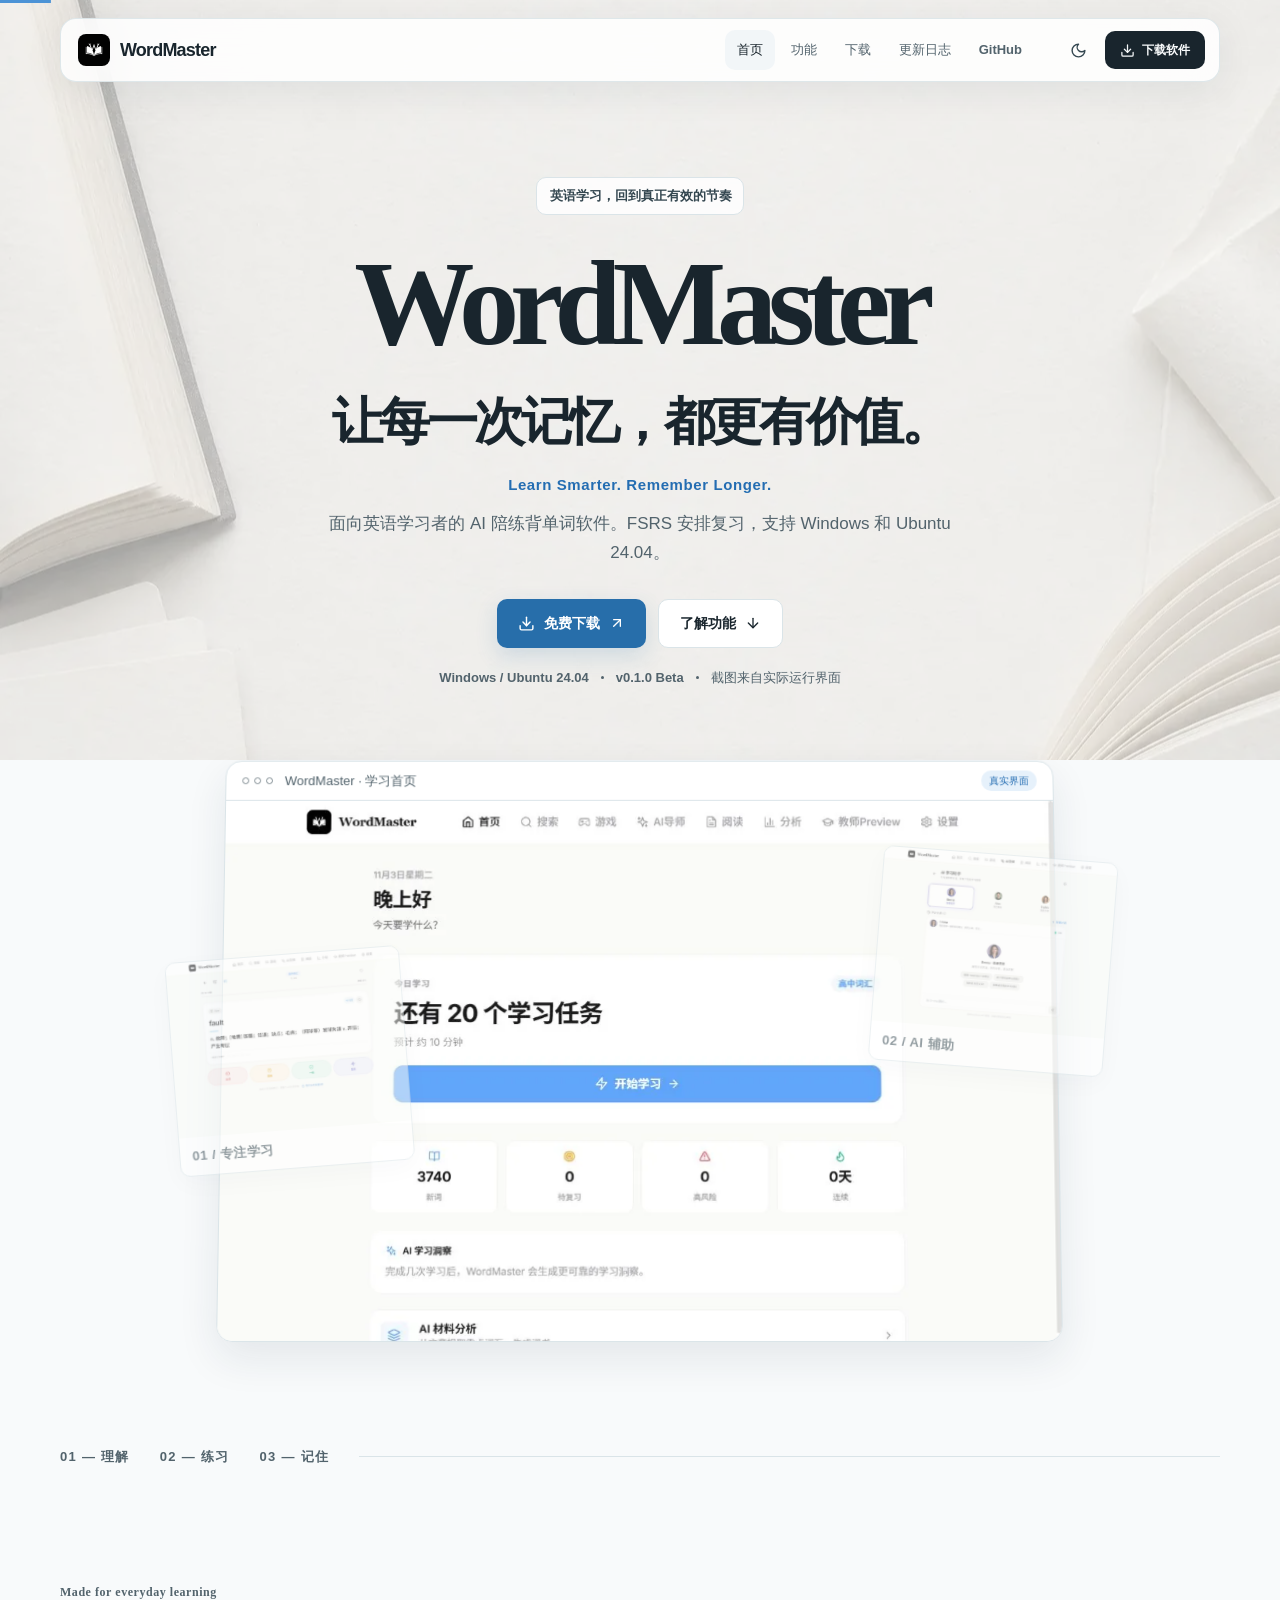
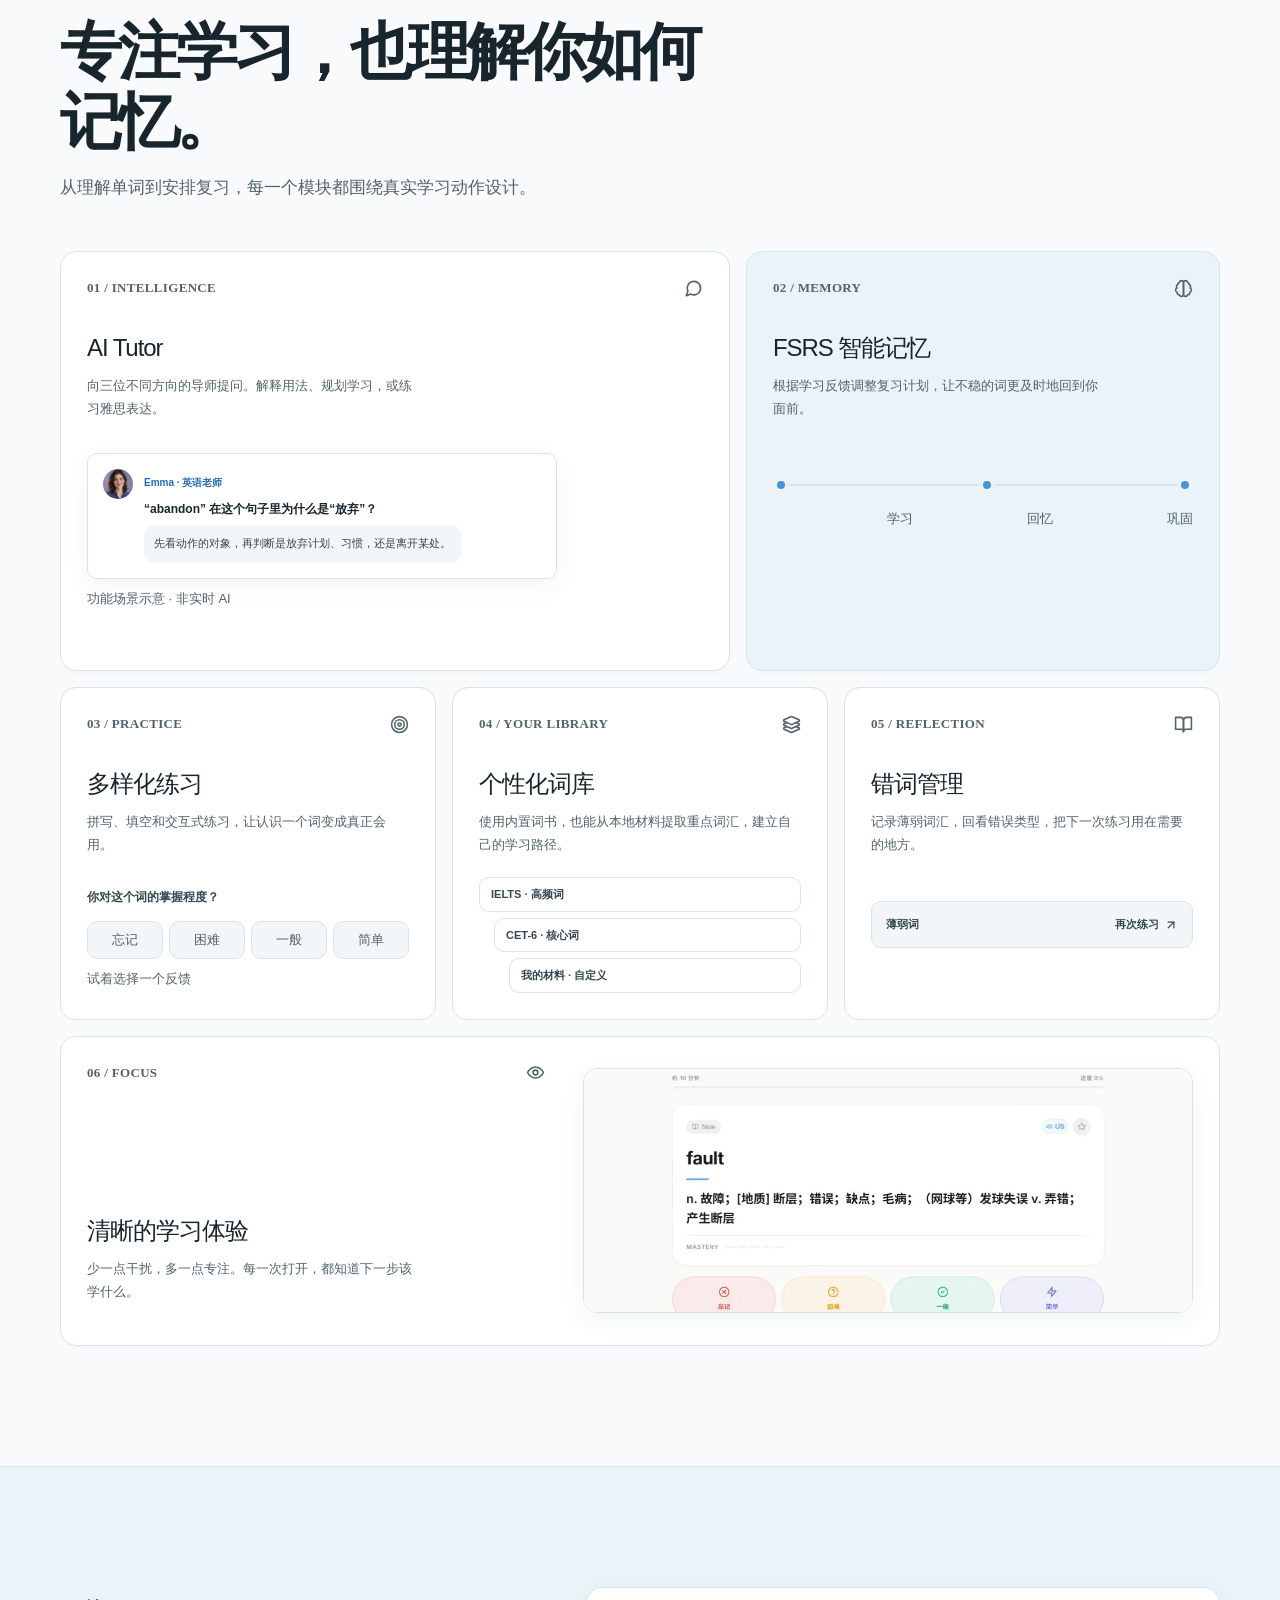
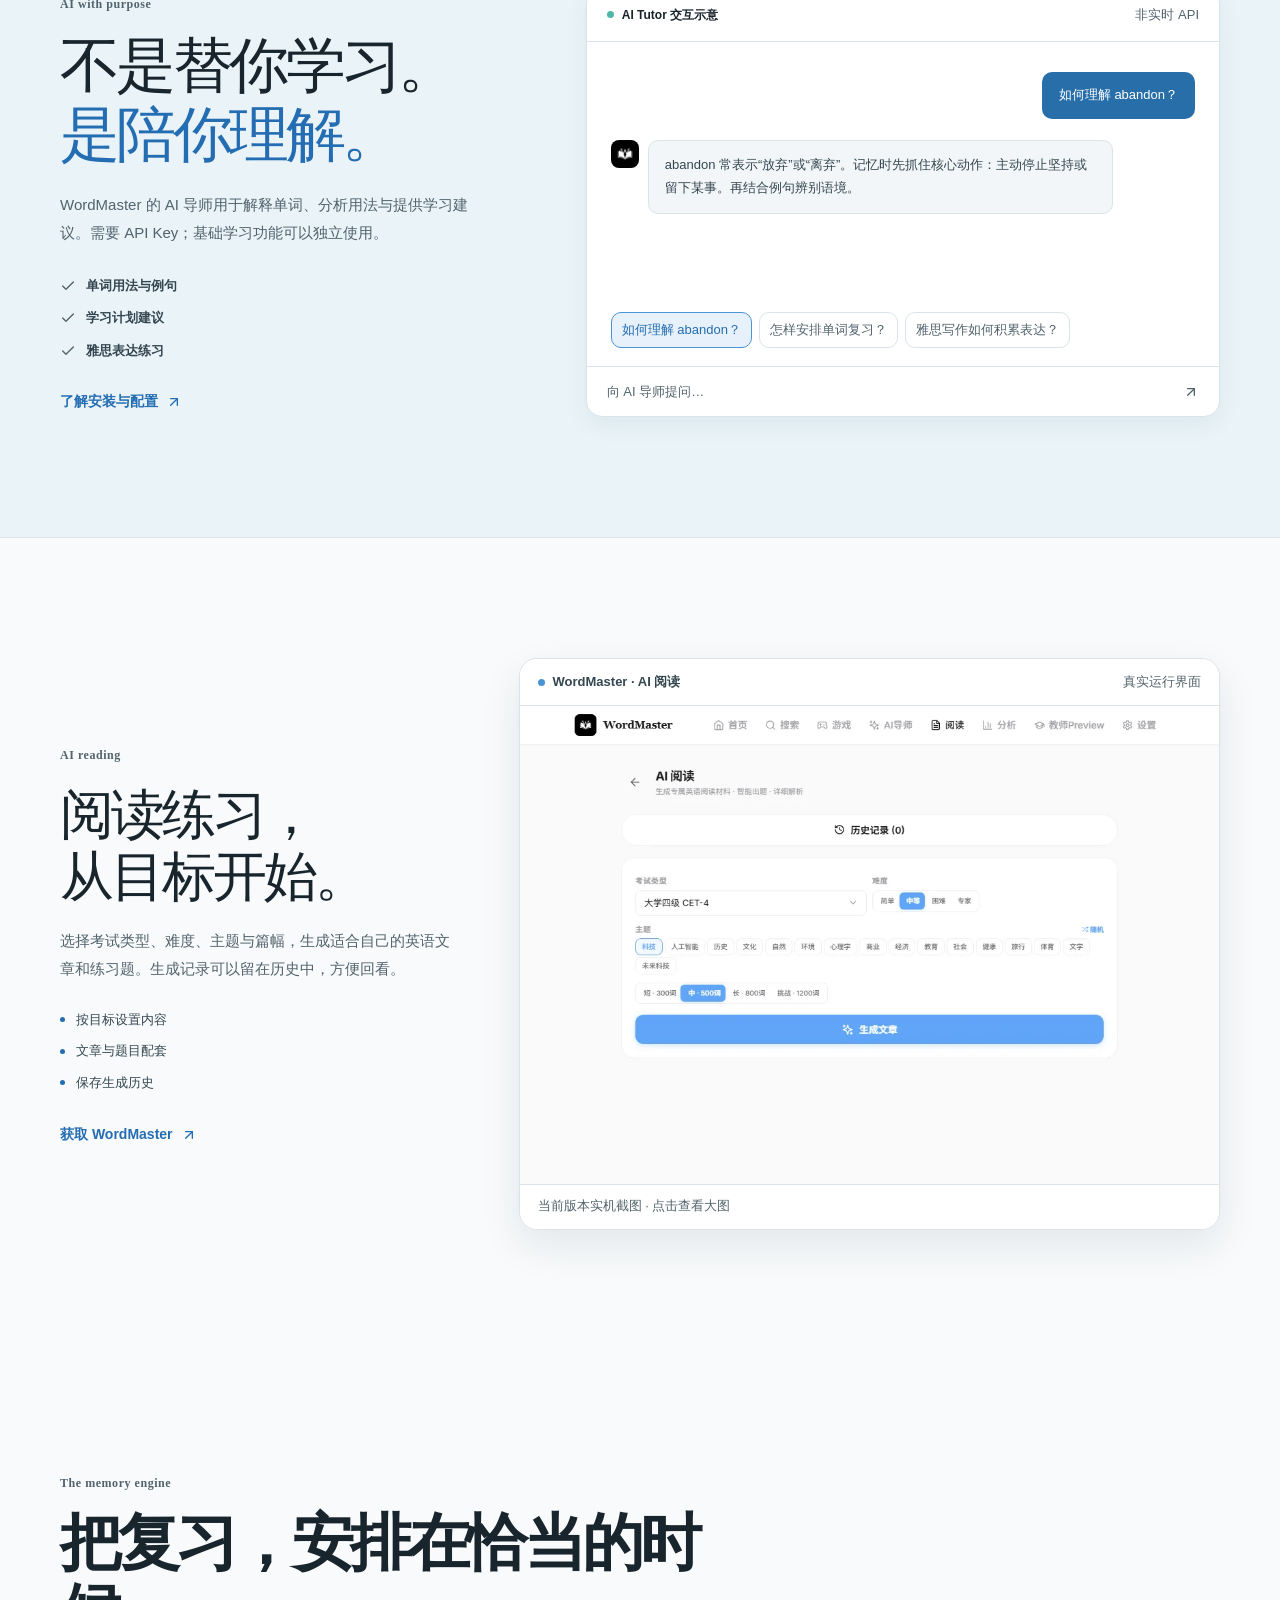
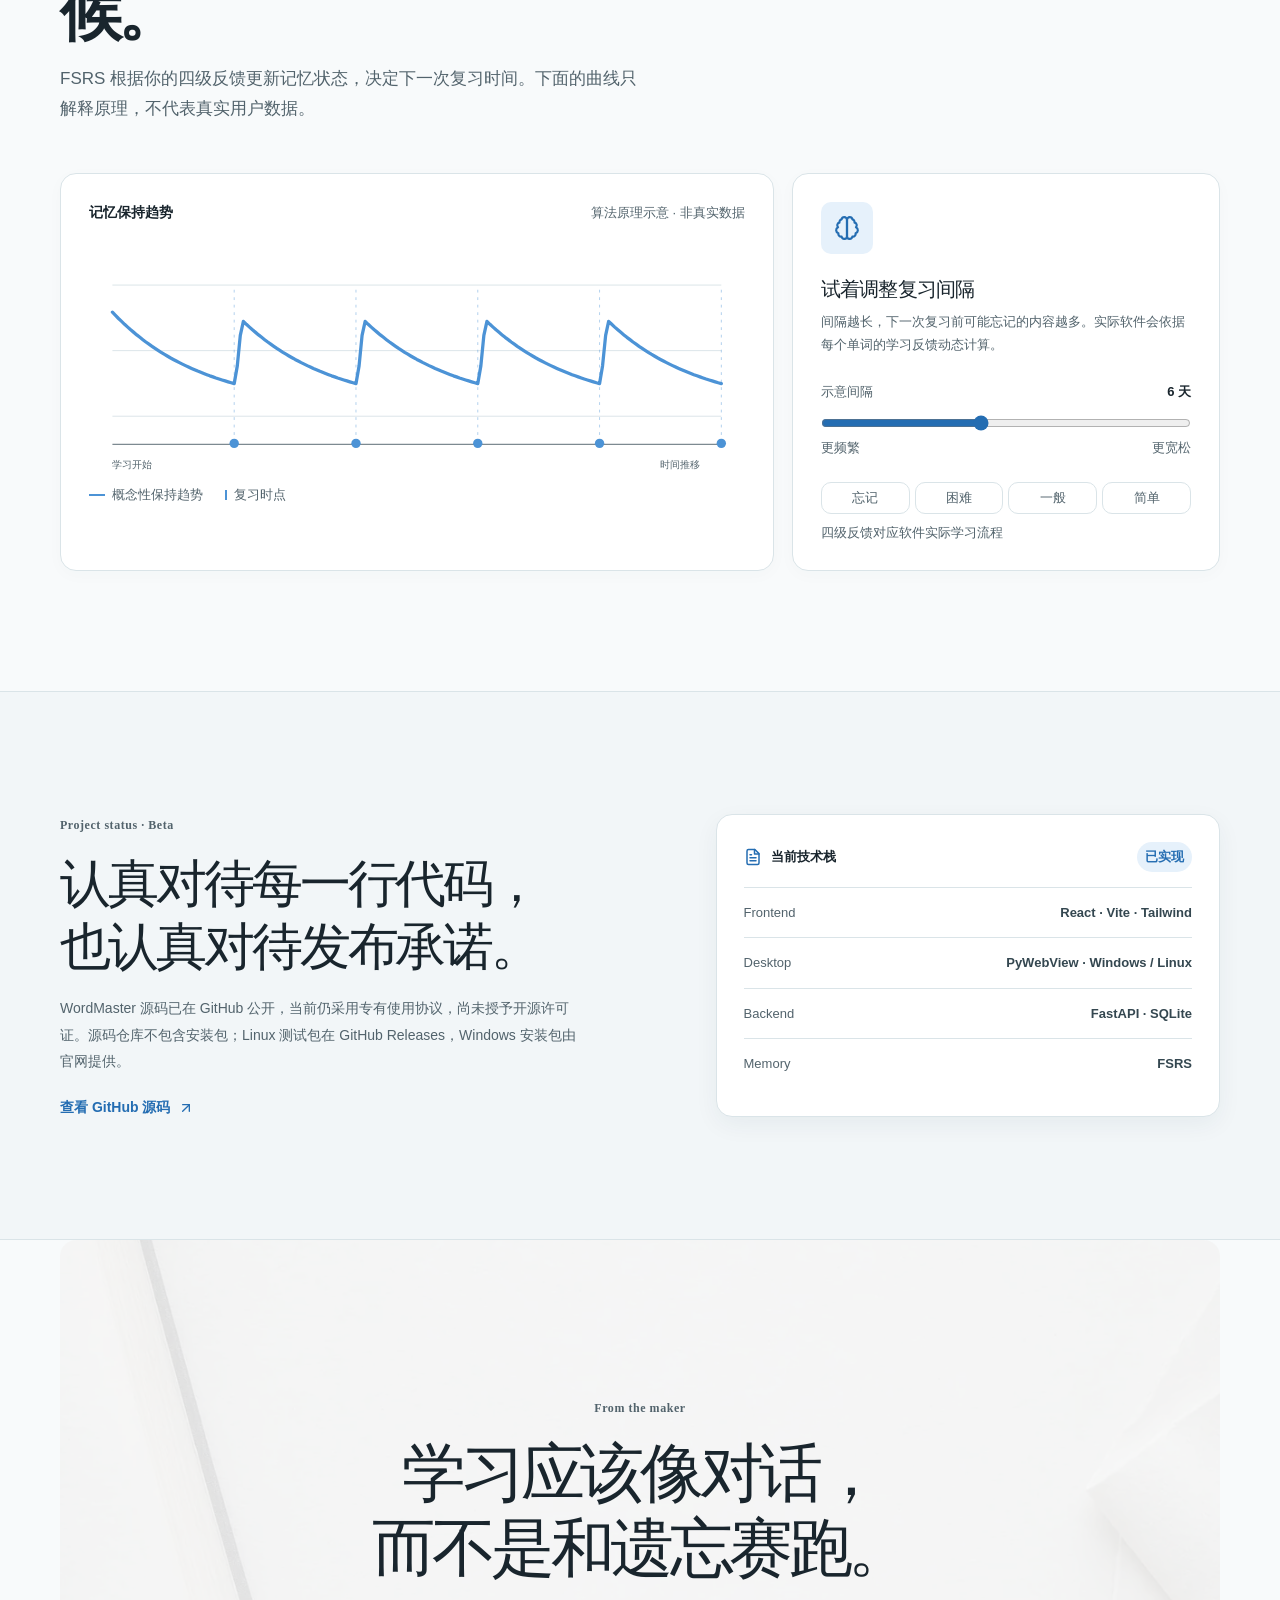
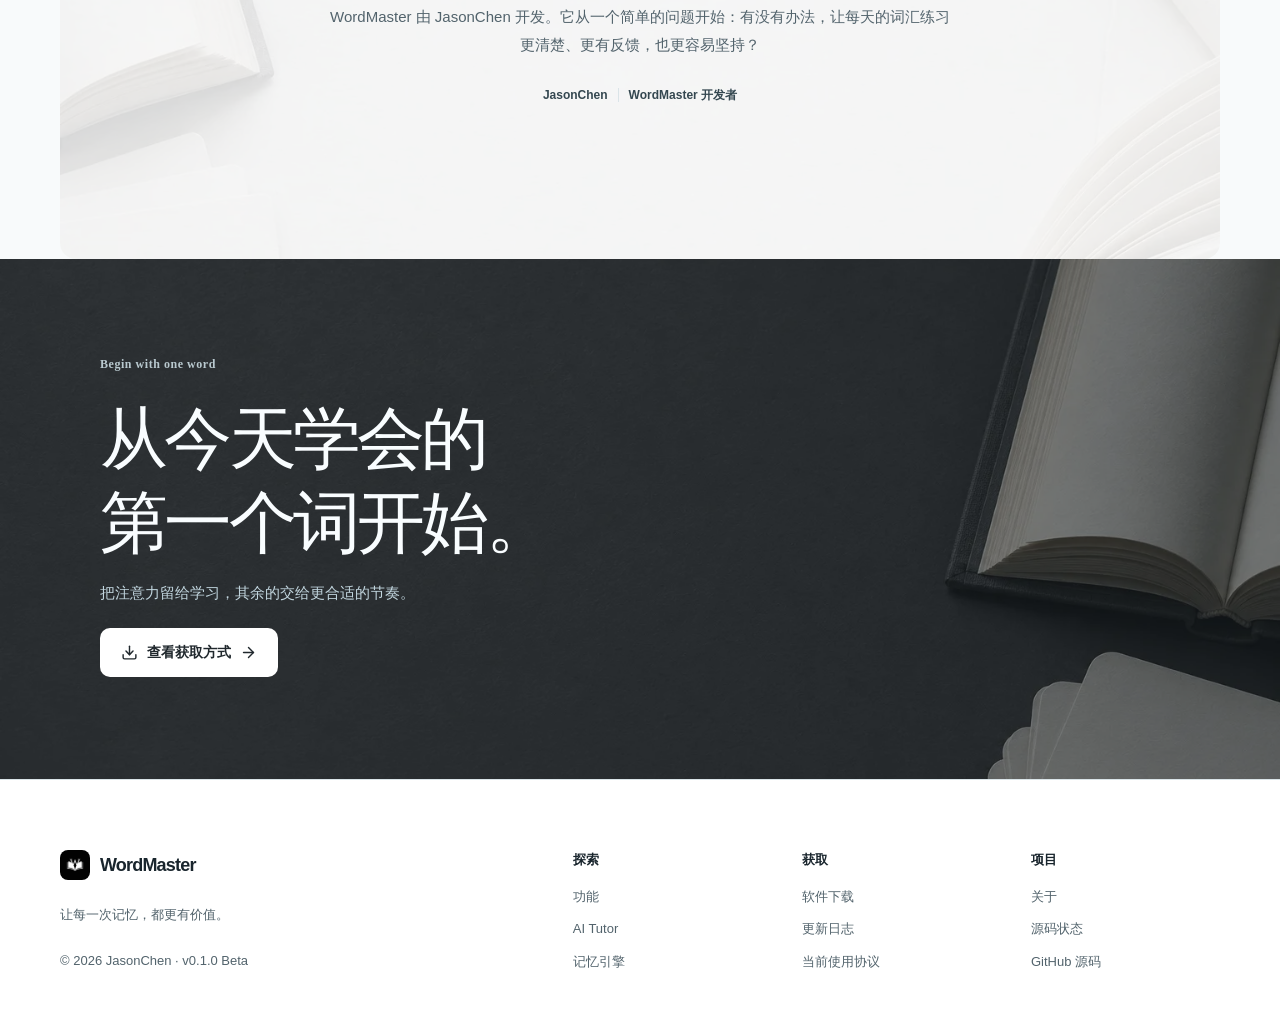
==== commit 6fa6730b: "Animate the WordMaster home title" ====
--- a/index.html
+++ b/index.html
@@ -6,6 +6,6 @@
   <meta property="og:type" content="website" /><meta property="og:title" content="WordMaster — AI 陪练英语背单词软件" /><meta property="og:description" content="面向英语学习者，AI 陪练与 FSRS 智能复习，支持 Windows 和 Ubuntu 24.04。" /><meta property="og:image" content="https://jasonchen911.github.io/images/og-wordmaster.png" /><meta property="og:image:width" content="1200" /><meta property="og:image:height" content="630" />
   <meta name="twitter:card" content="summary_large_image" /><link rel="icon" type="image/svg+xml" href="/favicon.svg" /><link rel="icon" type="image/png" sizes="32x32" href="/favicon-32.png" /><link rel="preload" as="image" href="/images/background-paper.webp" media="(prefers-color-scheme: light)" /><link rel="preload" as="image" href="/images/wordmaster-home-real.webp" />
   <title>WordMaster — AI 陪练英语背单词软件</title>
-  <script type="module" crossorigin src="/assets/main-DEJLnZ6P.js"></script>
-  <link rel="stylesheet" crossorigin href="/assets/main-B9yvqXuJ.css">
-<link rel="canonical" href="https://jasonchen911.github.io/" /><meta property="og:url" content="https://jasonchen911.github.io/" /></head><body><div id="root"><a class="skip-link" href="#main-content">跳到主要内容</a><div class="scroll-progress" aria-hidden="true" style="transform:scaleX(0)"></div><header class="site-header "><div class="nav-shell"><a class="brand" aria-label="WordMaster 首页" href="/"><img src="/images/wordmaster-logo.webp" alt="" width="32" height="32"/><span>WordMaster</span></a><nav class="desktop-nav" aria-label="主导航"><a aria-current="page" class="nav-active" href="/">首页</a><a aria-current="page" class="" href="/#features">功能</a><a class="" href="/download/">下载</a><a class="" href="/changelog/">更新日志</a><a href="https://github.com/JasonChen911/WordMaster-V1.0" target="_blank" rel="noopener noreferrer">GitHub</a></nav><div class="nav-actions"><button class="theme-toggle" aria-label="切换深色模式" title="深色模式"><svg xmlns="http://www.w3.org/2000/svg" width="17" height="17" viewBox="0 0 24 24" fill="none" stroke="currentColor" stroke-width="2" stroke-linecap="round" stroke-linejoin="round" class="lucide lucide-moon "><path d="M12 3a6 6 0 0 0 9 9 9 9 0 1 1-9-9Z"></path></svg></button><a class="nav-download" href="/download/"><svg xmlns="http://www.w3.org/2000/svg" width="15" height="15" viewBox="0 0 24 24" fill="none" stroke="currentColor" stroke-width="2" stroke-linecap="round" stroke-linejoin="round" class="lucide lucide-download "><path d="M21 15v4a2 2 0 0 1-2 2H5a2 2 0 0 1-2-2v-4"></path><polyline points="7 10 12 15 17 10"></polyline><line x1="12" x2="12" y1="15" y2="3"></line></svg> 下载软件</a><button class="menu-toggle" aria-expanded="false" aria-label="打开导航菜单"><svg xmlns="http://www.w3.org/2000/svg" width="22" height="22" viewBox="0 0 24 24" fill="none" stroke="currentColor" stroke-width="2" stroke-linecap="round" stroke-linejoin="round" class="lucide lucide-menu "><line x1="4" x2="20" y1="12" y2="12"></line><line x1="4" x2="20" y1="6" y2="6"></line><line x1="4" x2="20" y1="18" y2="18"></line></svg></button></div></div></header><div id="main-content"><main style="opacity:1;transform:none"><!--$--><section class="hero" aria-labelledby="hero-title"><div class="hero-wash" aria-hidden="true"></div><div class="container hero-content"><div class="hero-kicker" style="opacity:1;transform:none">英语学习，回到真正有效的节奏</div><h1 id="hero-title" style="opacity:1;transform:none">WordMaster</h1><p class="hero-title-cn" style="opacity:1;transform:none">让每一次记忆，都更有价值。</p><p class="hero-tagline" style="opacity:1;transform:none">Learn Smarter. Remember Longer.</p><p class="hero-description" style="opacity:1;transform:none">面向英语学习者的 AI 陪练背单词软件。FSRS 安排复习，支持 Windows 和 Ubuntu 24.04。</p><div class="hero-actions" style="opacity:1;transform:none"><a class="button button-primary" href="/download/"><svg xmlns="http://www.w3.org/2000/svg" width="17" height="17" viewBox="0 0 24 24" fill="none" stroke="currentColor" stroke-width="2" stroke-linecap="round" stroke-linejoin="round" class="lucide lucide-download "><path d="M21 15v4a2 2 0 0 1-2 2H5a2 2 0 0 1-2-2v-4"></path><polyline points="7 10 12 15 17 10"></polyline><line x1="12" x2="12" y1="15" y2="3"></line></svg> 免费下载 <svg xmlns="http://www.w3.org/2000/svg" width="16" height="16" viewBox="0 0 24 24" fill="none" stroke="currentColor" stroke-width="2" stroke-linecap="round" stroke-linejoin="round" class="lucide lucide-arrow-up-right "><path d="M7 7h10v10"></path><path d="M7 17 17 7"></path></svg></a><a class="button button-secondary" href="/#features">了解功能 <svg xmlns="http://www.w3.org/2000/svg" width="16" height="16" viewBox="0 0 24 24" fill="none" stroke="currentColor" stroke-width="2" stroke-linecap="round" stroke-linejoin="round" class="lucide lucide-arrow-down "><path d="M12 5v14"></path><path d="m19 12-7 7-7-7"></path></svg></a></div><div class="hero-proof" style="opacity:1">Windows / Ubuntu 24.04 <span></span> v0.1.0 Beta <span></span> 截图来自实际运行界面</div><div class="hero-stage" style="opacity:1;transform:none"><div class="app-window hero-main-window"><div class="window-bar"><div class="window-dots"><i></i><i></i><i></i></div><span>WordMaster · 学习首页</span><span class="window-chip">真实界面</span></div><button type="button" class="screenshot-open" aria-label="放大查看：WordMaster 实际运行的学习首页，显示今日任务、词汇统计和学习入口"><img src="/images/wordmaster-home-real.webp" alt="WordMaster 实际运行的学习首页，显示今日任务、词汇统计和学习入口" width="1075" height="866" loading="eager"/></button></div><div class="hero-float hero-float-study" style="opacity:0.15;transform:translateX(105px) rotate(-2deg)"><button type="button" class="screenshot-open" aria-label="放大查看：WordMaster 实际运行的单词学习卡片"><img src="/images/wordmaster-study-real.webp" alt="WordMaster 实际运行的单词学习卡片" width="1081" height="871" loading="lazy"/></button><span>01 / 专注学习</span></div><div class="hero-float hero-float-tutor" style="opacity:0.15;transform:translateX(-105px) rotate(2deg)"><button type="button" class="screenshot-open" aria-label="放大查看：WordMaster 实际运行的 AI 导师页面"><img src="/images/wordmaster-tutor-real.webp" alt="WordMaster 实际运行的 AI 导师页面" width="1081" height="871" loading="lazy"/></button><span>02 / AI 辅助</span></div></div></div></section><!--$--><div class="editorial-line container"><span>01 — 理解</span><span>02 — 练习</span><span>03 — 记住</span><div></div></div><section id="features" class="section features-section container"><div class=""><div class="section-heading"><span class="eyebrow">Made for everyday learning</span><h2>专注学习，也理解你如何记忆。</h2><p>从理解单词到安排复习，每一个模块都围绕真实学习动作设计。</p></div></div><div class="bento"><div class="feature-card feature-tutor"><div class="feature-top"><span class="feature-number">01 / INTELLIGENCE</span><svg xmlns="http://www.w3.org/2000/svg" width="19" height="19" viewBox="0 0 24 24" fill="none" stroke="currentColor" stroke-width="2" stroke-linecap="round" stroke-linejoin="round" class="lucide lucide-message-circle "><path d="m3 21 1.9-5.7a8.5 8.5 0 1 1 3.8 3.8z"></path></svg></div><div class="feature-body"><h3>AI Tutor</h3><p>向三位不同方向的导师提问。解释用法、规划学习，或练习雅思表达。</p></div><div class="mini-conversation"><div class="mini-person"><img src="/images/emma.webp" alt="" width="512" height="512" loading="lazy"/></div><div><small>Emma · 英语老师</small><p>“abandon” 在这个句子里为什么是“放弃”？</p><div class="mini-answer">先看动作的对象，再判断是放弃计划、习惯，还是离开某处。</div></div></div><span class="demo-label">功能场景示意 · 非实时 AI</span></div><div class="feature-card feature-memory"><div class="feature-top"><span class="feature-number">02 / MEMORY</span><svg xmlns="http://www.w3.org/2000/svg" width="19" height="19" viewBox="0 0 24 24" fill="none" stroke="currentColor" stroke-width="2" stroke-linecap="round" stroke-linejoin="round" class="lucide lucide-brain "><path d="M9.5 2A2.5 2.5 0 0 1 12 4.5v15a2.5 2.5 0 0 1-4.96.44 2.5 2.5 0 0 1-2.96-3.08 3 3 0 0 1-.34-5.58 2.5 2.5 0 0 1 1.32-4.24 2.5 2.5 0 0 1 1.98-3A2.5 2.5 0 0 1 9.5 2Z"></path><path d="M14.5 2A2.5 2.5 0 0 0 12 4.5v15a2.5 2.5 0 0 0 4.96.44 2.5 2.5 0 0 0 2.96-3.08 3 3 0 0 0 .34-5.58 2.5 2.5 0 0 0-1.32-4.24 2.5 2.5 0 0 0-1.98-3A2.5 2.5 0 0 0 14.5 2Z"></path></svg></div><div class="feature-body"><h3>FSRS 智能记忆</h3><p>根据学习反馈调整复习计划，让不稳的词更及时地回到你面前。</p></div><div class="memory-mini"><div class="memory-mini-line"></div><span>学习</span><span>回忆</span><span>巩固</span></div></div><div class="feature-card feature-practice"><div class="feature-top"><span class="feature-number">03 / PRACTICE</span><svg xmlns="http://www.w3.org/2000/svg" width="19" height="19" viewBox="0 0 24 24" fill="none" stroke="currentColor" stroke-width="2" stroke-linecap="round" stroke-linejoin="round" class="lucide lucide-target "><circle cx="12" cy="12" r="10"></circle><circle cx="12" cy="12" r="6"></circle><circle cx="12" cy="12" r="2"></circle></svg></div><div class="feature-body"><h3>多样化练习</h3><p>拼写、填空和交互式练习，让认识一个词变成真正会用。</p></div><div class="practice-demo" aria-label="复习反馈交互示意"><span>你对这个词的掌握程度？</span><div><button class="" aria-pressed="false">忘记</button><button class="" aria-pressed="false">困难</button><button class="" aria-pressed="false">一般</button><button class="" aria-pressed="false">简单</button></div><small>试着选择一个反馈</small></div></div><div class="feature-card feature-books"><div class="feature-top"><span class="feature-number">04 / YOUR LIBRARY</span><svg xmlns="http://www.w3.org/2000/svg" width="19" height="19" viewBox="0 0 24 24" fill="none" stroke="currentColor" stroke-width="2" stroke-linecap="round" stroke-linejoin="round" class="lucide lucide-layers3 "><path d="m12.83 2.18a2 2 0 0 0-1.66 0L2.6 6.08a1 1 0 0 0 0 1.83l8.58 3.91a2 2 0 0 0 1.66 0l8.58-3.9a1 1 0 0 0 0-1.83Z"></path><path d="m6.08 9.5-3.5 1.6a1 1 0 0 0 0 1.81l8.6 3.91a2 2 0 0 0 1.65 0l8.58-3.9a1 1 0 0 0 0-1.83l-3.5-1.59"></path><path d="m6.08 14.5-3.5 1.6a1 1 0 0 0 0 1.81l8.6 3.91a2 2 0 0 0 1.65 0l8.58-3.9a1 1 0 0 0 0-1.83l-3.5-1.59"></path></svg></div><div class="feature-body"><h3>个性化词库</h3><p>使用内置词书，也能从本地材料提取重点词汇，建立自己的学习路径。</p></div><div class="book-stack"><span>IELTS · 高频词</span><span>CET-6 · 核心词</span><span>我的材料 · 自定义</span></div></div><div class="feature-card feature-mistakes"><div class="feature-top"><span class="feature-number">05 / REFLECTION</span><svg xmlns="http://www.w3.org/2000/svg" width="19" height="19" viewBox="0 0 24 24" fill="none" stroke="currentColor" stroke-width="2" stroke-linecap="round" stroke-linejoin="round" class="lucide lucide-book-open "><path d="M2 3h6a4 4 0 0 1 4 4v14a3 3 0 0 0-3-3H2z"></path><path d="M22 3h-6a4 4 0 0 0-4 4v14a3 3 0 0 1 3-3h7z"></path></svg></div><div class="feature-body"><h3>错词管理</h3><p>记录薄弱词汇，回看错误类型，把下一次练习用在需要的地方。</p></div><div class="mistake-visual"><span>薄弱词</span><span>再次练习 <svg xmlns="http://www.w3.org/2000/svg" width="14" height="14" viewBox="0 0 24 24" fill="none" stroke="currentColor" stroke-width="2" stroke-linecap="round" stroke-linejoin="round" class="lucide lucide-arrow-up-right "><path d="M7 7h10v10"></path><path d="M7 17 17 7"></path></svg></span></div></div><div class="feature-card feature-focus"><div class="feature-focus-copy"><div class="feature-top"><span class="feature-number">06 / FOCUS</span><svg xmlns="http://www.w3.org/2000/svg" width="19" height="19" viewBox="0 0 24 24" fill="none" stroke="currentColor" stroke-width="2" stroke-linecap="round" stroke-linejoin="round" class="lucide lucide-eye "><path d="M2 12s3-7 10-7 10 7 10 7-3 7-10 7-10-7-10-7Z"></path><circle cx="12" cy="12" r="3"></circle></svg></div><div class="feature-body"><h3>清晰的学习体验</h3><p>少一点干扰，多一点专注。每一次打开，都知道下一步该学什么。</p></div></div><div class="feature-focus-visual"><button type="button" class="screenshot-open" aria-label="放大查看：真实的 WordMaster 学习卡片界面"><img src="/images/wordmaster-study-real.webp" alt="真实的 WordMaster 学习卡片界面" width="1081" height="871" loading="lazy"/></button></div></div></div></section><section id="intelligence" class="section intelligence-section"><div class="container intelligence-grid"><div class="intelligence-copy"><span class="eyebrow">AI with purpose</span><h2>不是替你学习。<br/><em>是陪你理解。</em></h2><p>WordMaster 的 AI 导师用于解释单词、分析用法与提供学习建议。需要 API Key；基础学习功能可以独立使用。</p><div class="ai-bullets"><span><svg xmlns="http://www.w3.org/2000/svg" width="16" height="16" viewBox="0 0 24 24" fill="none" stroke="currentColor" stroke-width="2" stroke-linecap="round" stroke-linejoin="round" class="lucide lucide-check "><path d="M20 6 9 17l-5-5"></path></svg> 单词用法与例句</span><span><svg xmlns="http://www.w3.org/2000/svg" width="16" height="16" viewBox="0 0 24 24" fill="none" stroke="currentColor" stroke-width="2" stroke-linecap="round" stroke-linejoin="round" class="lucide lucide-check "><path d="M20 6 9 17l-5-5"></path></svg> 学习计划建议</span><span><svg xmlns="http://www.w3.org/2000/svg" width="16" height="16" viewBox="0 0 24 24" fill="none" stroke="currentColor" stroke-width="2" stroke-linecap="round" stroke-linejoin="round" class="lucide lucide-check "><path d="M20 6 9 17l-5-5"></path></svg> 雅思表达练习</span></div><a class="text-link" href="/download/">了解安装与配置 <svg xmlns="http://www.w3.org/2000/svg" width="16" height="16" viewBox="0 0 24 24" fill="none" stroke="currentColor" stroke-width="2" stroke-linecap="round" stroke-linejoin="round" class="lucide lucide-arrow-up-right "><path d="M7 7h10v10"></path><path d="M7 17 17 7"></path></svg></a></div><div class="ai-demo"><div class="demo-window-top"><div class="demo-window-title"><span class="demo-status"></span> AI Tutor 交互示意</div><span>非实时 API</span></div><div class="demo-chat"><div class="demo-message user">如何理解 abandon？</div><div class="demo-message assistant" style="opacity:0;transform:translateY(10px) scale(0.98)"><img src="/images/wordmaster-logo.webp" alt="" width="28" height="28"/><p>abandon 常表示“放弃”或“离弃”。记忆时先抓住核心动作：主动停止坚持或留下某事。再结合例句辨别语境。</p></div></div><div class="demo-prompts"><button aria-pressed="true">如何理解 abandon？</button><button aria-pressed="false">怎样安排单词复习？</button><button aria-pressed="false">雅思写作如何积累表达？</button></div><div class="demo-input">向 AI 导师提问… <svg xmlns="http://www.w3.org/2000/svg" width="16" height="16" viewBox="0 0 24 24" fill="none" stroke="currentColor" stroke-width="2" stroke-linecap="round" stroke-linejoin="round" class="lucide lucide-arrow-up-right "><path d="M7 7h10v10"></path><path d="M7 17 17 7"></path></svg></div></div></div></section><section id="reading" class="section reading-section container" aria-labelledby="reading-title"><div class="reading-copy"><span class="eyebrow">AI reading</span><h2 id="reading-title">阅读练习，<br/>从目标开始。</h2><p>选择考试类型、难度、主题与篇幅，生成适合自己的英语文章和练习题。生成记录可以留在历史中，方便回看。</p><div class="reading-points"><span>按目标设置内容</span><span>文章与题目配套</span><span>保存生成历史</span></div><a class="text-link" href="/download/">获取 WordMaster <svg xmlns="http://www.w3.org/2000/svg" width="16" height="16" viewBox="0 0 24 24" fill="none" stroke="currentColor" stroke-width="2" stroke-linecap="round" stroke-linejoin="round" class="lucide lucide-arrow-up-right "><path d="M7 7h10v10"></path><path d="M7 17 17 7"></path></svg></a></div><div class="reading-preview"><div class="reading-preview-bar"><span><i></i> WordMaster · AI 阅读</span><span>真实运行界面</span></div><button type="button" class="screenshot-open" aria-label="放大查看：WordMaster AI 阅读真实界面，展示考试类型、难度、主题、篇幅和历史记录入口"><img src="/images/wordmaster-reading-real.webp" alt="WordMaster AI 阅读真实界面，展示考试类型、难度、主题、篇幅和历史记录入口" width="1024" height="700" loading="lazy"/></button><p>当前版本实机截图 · 点击查看大图</p></div></section><section id="memory" class="section memory-section container"><div class=""><div class="section-heading"><span class="eyebrow">The memory engine</span><h2>把复习，安排在恰当的时候。</h2><p>FSRS 根据你的四级反馈更新记忆状态，决定下一次复习时间。下面的曲线只解释原理，不代表真实用户数据。</p></div></div><div class="memory-layout"><div class="chart-panel"><div class="chart-header"><span>记忆保持趋势</span><span class="chart-disclaimer">算法原理示意 · 非真实数据</span></div><svg viewBox="0 0 700 240" role="img" aria-label="记忆保持趋势示意，当前复习间隔为 6 天"><g class="chart-grid"><line x1="25" y1="40" x2="675" y2="40"></line><line x1="25" y1="110" x2="675" y2="110"></line><line x1="25" y1="180" x2="675" y2="180"></line><line x1="25" y1="210" x2="675" y2="210"></line></g><path d="M25.0 69.0 L28.3 72.4 L31.5 75.7 L34.8 78.8 L38.0 81.9 L41.3 84.9 L44.5 87.8 L47.8 90.5 L51.0 93.2 L54.3 95.8 L57.5 98.3 L60.7 100.8 L64.0 103.1 L67.3 105.4 L70.5 107.6 L73.7 109.7 L77.0 111.8 L80.2 113.8 L83.5 115.7 L86.7 117.6 L90.0 119.4 L93.2 121.1 L96.5 122.8 L99.7 124.4 L103.0 126.0 L106.2 127.5 L109.5 129.0 L112.7 130.4 L116.0 131.8 L119.3 133.1 L122.5 134.4 L125.8 135.7 L129.0 136.9 L132.3 138.0 L135.5 139.2 L138.8 140.3 L142.0 141.3 L145.3 142.3 L148.5 143.3 L151.8 144.3 L155.0 145.2 L158.3 126.3 L161.5 93.7 L164.8 78.8 L168.0 81.9 L171.3 84.9 L174.5 87.8 L177.8 90.5 L181.0 93.2 L184.3 95.8 L187.5 98.3 L190.8 100.8 L194.0 103.1 L197.3 105.4 L200.5 107.6 L203.8 109.7 L207.0 111.8 L210.3 113.8 L213.5 115.7 L216.8 117.6 L220.0 119.4 L223.3 121.1 L226.5 122.8 L229.8 124.4 L233.0 126.0 L236.3 127.5 L239.5 129.0 L242.8 130.4 L246.0 131.8 L249.3 133.1 L252.5 134.4 L255.8 135.7 L259.0 136.9 L262.3 138.0 L265.5 139.2 L268.8 140.3 L272.0 141.3 L275.3 142.3 L278.5 143.3 L281.8 144.3 L285.0 145.2 L288.3 126.3 L291.5 93.7 L294.8 78.8 L298.0 81.9 L301.3 84.9 L304.5 87.8 L307.8 90.5 L311.0 93.2 L314.3 95.8 L317.5 98.3 L320.8 100.8 L324.0 103.1 L327.3 105.4 L330.5 107.6 L333.8 109.7 L337.0 111.8 L340.3 113.8 L343.5 115.7 L346.8 117.6 L350.0 119.4 L353.3 121.1 L356.5 122.8 L359.8 124.4 L363.0 126.0 L366.3 127.5 L369.5 129.0 L372.8 130.4 L376.0 131.8 L379.3 133.1 L382.5 134.4 L385.8 135.7 L389.0 136.9 L392.3 138.0 L395.5 139.2 L398.8 140.3 L402.0 141.3 L405.3 142.3 L408.5 143.3 L411.8 144.3 L415.0 145.2 L418.3 126.3 L421.5 93.7 L424.8 78.8 L428.0 81.9 L431.3 84.9 L434.5 87.8 L437.7 90.5 L441.0 93.2 L444.2 95.8 L447.5 98.3 L450.7 100.8 L454.0 103.1 L457.2 105.4 L460.5 107.6 L463.7 109.7 L467.0 111.8 L470.2 113.8 L473.5 115.7 L476.7 117.6 L480.0 119.4 L483.2 121.1 L486.5 122.8 L489.7 124.4 L493.0 126.0 L496.2 127.5 L499.5 129.0 L502.7 130.4 L506.0 131.8 L509.2 133.1 L512.5 134.4 L515.7 135.7 L519.0 136.9 L522.2 138.0 L525.5 139.2 L528.7 140.3 L532.0 141.3 L535.2 142.3 L538.5 143.3 L541.7 144.3 L545.0 145.2 L548.2 126.3 L551.5 93.7 L554.7 78.8 L558.0 81.9 L561.2 84.9 L564.5 87.8 L567.7 90.5 L571.0 93.2 L574.2 95.8 L577.5 98.3 L580.7 100.8 L584.0 103.1 L587.2 105.4 L590.5 107.6 L593.7 109.7 L597.0 111.8 L600.2 113.8 L603.5 115.7 L606.7 117.6 L610.0 119.4 L613.2 121.1 L616.5 122.8 L619.7 124.4 L623.0 126.0 L626.2 127.5 L629.5 129.0 L632.7 130.4 L636.0 131.8 L639.2 133.1 L642.5 134.4 L645.7 135.7 L649.0 136.9 L652.2 138.0 L655.5 139.2 L658.7 140.3 L662.0 141.3 L665.2 142.3 L668.5 143.3 L671.7 144.3 L675.0 145.2" fill="none" stroke="var(--blue)" stroke-width="3.5" stroke-linecap="round" stroke-linejoin="round" pathLength="1" stroke-dashoffset="0" stroke-dasharray="1 1"></path><g opacity="1" style="transform:translateX(130px);transform-origin:50% 50%;transform-box:fill-box"><line class="review-marker" x1="25" y1="45" x2="25" y2="210"></line><circle cx="25" cy="209" r="5" fill="var(--blue)"></circle></g><g opacity="1" style="transform:translateX(260px);transform-origin:50% 50%;transform-box:fill-box"><line class="review-marker" x1="25" y1="45" x2="25" y2="210"></line><circle cx="25" cy="209" r="5" fill="var(--blue)"></circle></g><g opacity="1" style="transform:translateX(390px);transform-origin:50% 50%;transform-box:fill-box"><line class="review-marker" x1="25" y1="45" x2="25" y2="210"></line><circle cx="25" cy="209" r="5" fill="var(--blue)"></circle></g><g opacity="1" style="transform:translateX(520px);transform-origin:50% 50%;transform-box:fill-box"><line class="review-marker" x1="25" y1="45" x2="25" y2="210"></line><circle cx="25" cy="209" r="5" fill="var(--blue)"></circle></g><g opacity="1" style="transform:translateX(650px);transform-origin:50% 50%;transform-box:fill-box"><line class="review-marker" x1="25" y1="45" x2="25" y2="210"></line><circle cx="25" cy="209" r="5" fill="var(--blue)"></circle></g><g opacity="0" style="transform:translateX(780px);transform-origin:50% 50%;transform-box:fill-box"><line class="review-marker" x1="25" y1="45" x2="25" y2="210"></line><circle cx="25" cy="209" r="5" fill="var(--blue)"></circle></g><g opacity="0" style="transform:translateX(909.9999999999999px);transform-origin:50% 50%;transform-box:fill-box"><line class="review-marker" x1="25" y1="45" x2="25" y2="210"></line><circle cx="25" cy="209" r="5" fill="var(--blue)"></circle></g><g opacity="0" style="transform:translateX(1040px);transform-origin:50% 50%;transform-box:fill-box"><line class="review-marker" x1="25" y1="45" x2="25" y2="210"></line><circle cx="25" cy="209" r="5" fill="var(--blue)"></circle></g><g opacity="0" style="transform:translateX(1170px);transform-origin:50% 50%;transform-box:fill-box"><line class="review-marker" x1="25" y1="45" x2="25" y2="210"></line><circle cx="25" cy="209" r="5" fill="var(--blue)"></circle></g><g opacity="0" style="transform:translateX(1300px);transform-origin:50% 50%;transform-box:fill-box"><line class="review-marker" x1="25" y1="45" x2="25" y2="210"></line><circle cx="25" cy="209" r="5" fill="var(--blue)"></circle></g><text x="25" y="235">学习开始</text><text x="610" y="235">时间推移</text></svg><div class="chart-legend"><span><i></i> 概念性保持趋势</span><span><i></i> 复习时点</span></div></div><div class="memory-controls"><div class="control-icon"><svg xmlns="http://www.w3.org/2000/svg" width="26" height="26" viewBox="0 0 24 24" fill="none" stroke="currentColor" stroke-width="2" stroke-linecap="round" stroke-linejoin="round" class="lucide lucide-brain "><path d="M9.5 2A2.5 2.5 0 0 1 12 4.5v15a2.5 2.5 0 0 1-4.96.44 2.5 2.5 0 0 1-2.96-3.08 3 3 0 0 1-.34-5.58 2.5 2.5 0 0 1 1.32-4.24 2.5 2.5 0 0 1 1.98-3A2.5 2.5 0 0 1 9.5 2Z"></path><path d="M14.5 2A2.5 2.5 0 0 0 12 4.5v15a2.5 2.5 0 0 0 4.96.44 2.5 2.5 0 0 0 2.96-3.08 3 3 0 0 0 .34-5.58 2.5 2.5 0 0 0-1.32-4.24 2.5 2.5 0 0 0-1.98-3A2.5 2.5 0 0 0 14.5 2Z"></path></svg></div><h3>试着调整复习间隔</h3><p>间隔越长，下一次复习前可能忘记的内容越多。实际软件会依据每个单词的学习反馈动态计算。</p><label for="interval-slider">示意间隔 <strong>6<!-- --> 天</strong></label><input id="interval-slider" type="range" min="3" max="10" value="6"/><div class="range-ends"><span>更频繁</span><span>更宽松</span></div><div class="grade-row"><span>忘记</span><span>困难</span><span>一般</span><span>简单</span></div><small>四级反馈对应软件实际学习流程</small></div></div></section><section id="source" class="section source-section"><div class="container source-grid"><div class=""><span class="eyebrow">Project status · Beta</span><h2>认真对待每一行代码，<br/>也认真对待发布承诺。</h2><p>WordMaster 源码已在 GitHub 公开，当前仍采用专有使用协议，尚未授予开源许可证。源码仓库不包含安装包；Linux 测试包在 GitHub Releases，Windows 安装包由官网提供。</p><a class="text-link" href="https://github.com/JasonChen911/WordMaster-V1.0" target="_blank" rel="noopener noreferrer">查看 GitHub 源码 <svg xmlns="http://www.w3.org/2000/svg" width="16" height="16" viewBox="0 0 24 24" fill="none" stroke="currentColor" stroke-width="2" stroke-linecap="round" stroke-linejoin="round" class="lucide lucide-arrow-up-right "><path d="M7 7h10v10"></path><path d="M7 17 17 7"></path></svg></a></div><div class="stack-panel"><div class="stack-head"><svg xmlns="http://www.w3.org/2000/svg" width="18" height="18" viewBox="0 0 24 24" fill="none" stroke="currentColor" stroke-width="2" stroke-linecap="round" stroke-linejoin="round" class="lucide lucide-file-text "><path d="M14.5 2H6a2 2 0 0 0-2 2v16a2 2 0 0 0 2 2h12a2 2 0 0 0 2-2V7.5L14.5 2z"></path><polyline points="14 2 14 8 20 8"></polyline><line x1="16" x2="8" y1="13" y2="13"></line><line x1="16" x2="8" y1="17" y2="17"></line><line x1="10" x2="8" y1="9" y2="9"></line></svg> 当前技术栈 <span>已实现</span></div><div><span>Frontend</span><strong>React · Vite · Tailwind</strong></div><div><span>Desktop</span><strong>PyWebView · Windows / Linux</strong></div><div><span>Backend</span><strong>FastAPI · SQLite</strong></div><div><span>Memory</span><strong>FSRS</strong></div></div></div></section><section id="about" class="about-section container"><div class=""><span class="eyebrow">From the maker</span><h2>学习应该像对话，<br/>而不是和遗忘赛跑。</h2><p>WordMaster 由 JasonChen 开发。它从一个简单的问题开始：有没有办法，让每天的词汇练习更清楚、更有反馈，也更容易坚持？</p><span class="about-signature">JasonChen <i></i> WordMaster 开发者</span></div></section><section class="closing-cta"><div class="container"><div class=""><span class="eyebrow">Begin with one word</span><h2>从今天学会的<br/>第一个词开始。</h2><p>把注意力留给学习，其余的交给更合适的节奏。</p><a class="button button-light" href="/download/"><svg xmlns="http://www.w3.org/2000/svg" width="17" height="17" viewBox="0 0 24 24" fill="none" stroke="currentColor" stroke-width="2" stroke-linecap="round" stroke-linejoin="round" class="lucide lucide-download "><path d="M21 15v4a2 2 0 0 1-2 2H5a2 2 0 0 1-2-2v-4"></path><polyline points="7 10 12 15 17 10"></polyline><line x1="12" x2="12" y1="15" y2="3"></line></svg> 查看获取方式 <svg xmlns="http://www.w3.org/2000/svg" width="17" height="17" viewBox="0 0 24 24" fill="none" stroke="currentColor" stroke-width="2" stroke-linecap="round" stroke-linejoin="round" class="lucide lucide-arrow-right "><path d="M5 12h14"></path><path d="m12 5 7 7-7 7"></path></svg></a></div></div></section><!--/$--><!--/$--></main></div><footer class="site-footer"><div class="container footer-grid"><div class="footer-brand"><a class="brand" href="/"><img src="/images/wordmaster-logo.webp" alt="" width="30" height="30"/><span>WordMaster</span></a><p>让每一次记忆，都更有价值。</p><small>© 2026 JasonChen · v0.1.0 Beta</small></div><div><strong>探索</strong><a href="/#features">功能</a><a href="/#intelligence">AI Tutor</a><a href="/#memory">记忆引擎</a></div><div><strong>获取</strong><a href="/download/">软件下载</a><a href="/changelog/">更新日志</a><a href="/license/">当前使用协议</a></div><div><strong>项目</strong><a href="/#about">关于</a><a href="/#source">源码状态</a><a href="https://github.com/JasonChen911/WordMaster-V1.0" target="_blank" rel="noopener noreferrer">GitHub 源码</a></div></div></footer></div></body></html>
+  <script type="module" crossorigin src="/assets/main-Bmrztg8h.js"></script>
+  <link rel="stylesheet" crossorigin href="/assets/main-i1XJfgvr.css">
+<link rel="canonical" href="https://jasonchen911.github.io/" /><meta property="og:url" content="https://jasonchen911.github.io/" /></head><body><div id="root"><a class="skip-link" href="#main-content">跳到主要内容</a><div class="scroll-progress" aria-hidden="true" style="transform:scaleX(0)"></div><header class="site-header "><div class="nav-shell"><a class="brand" aria-label="WordMaster 首页" href="/"><img src="/images/wordmaster-logo.webp" alt="" width="32" height="32"/><span>WordMaster</span></a><nav class="desktop-nav" aria-label="主导航"><a aria-current="page" class="nav-active" href="/">首页</a><a aria-current="page" class="" href="/#features">功能</a><a class="" href="/download/">下载</a><a class="" href="/changelog/">更新日志</a><a href="https://github.com/JasonChen911/WordMaster-V1.0" target="_blank" rel="noopener noreferrer">GitHub</a></nav><div class="nav-actions"><button class="theme-toggle" aria-label="切换深色模式" title="深色模式"><svg xmlns="http://www.w3.org/2000/svg" width="17" height="17" viewBox="0 0 24 24" fill="none" stroke="currentColor" stroke-width="2" stroke-linecap="round" stroke-linejoin="round" class="lucide lucide-moon "><path d="M12 3a6 6 0 0 0 9 9 9 9 0 1 1-9-9Z"></path></svg></button><a class="nav-download" href="/download/"><svg xmlns="http://www.w3.org/2000/svg" width="15" height="15" viewBox="0 0 24 24" fill="none" stroke="currentColor" stroke-width="2" stroke-linecap="round" stroke-linejoin="round" class="lucide lucide-download "><path d="M21 15v4a2 2 0 0 1-2 2H5a2 2 0 0 1-2-2v-4"></path><polyline points="7 10 12 15 17 10"></polyline><line x1="12" x2="12" y1="15" y2="3"></line></svg> 下载软件</a><button class="menu-toggle" aria-expanded="false" aria-label="打开导航菜单"><svg xmlns="http://www.w3.org/2000/svg" width="22" height="22" viewBox="0 0 24 24" fill="none" stroke="currentColor" stroke-width="2" stroke-linecap="round" stroke-linejoin="round" class="lucide lucide-menu "><line x1="4" x2="20" y1="12" y2="12"></line><line x1="4" x2="20" y1="6" y2="6"></line><line x1="4" x2="20" y1="18" y2="18"></line></svg></button></div></div></header><div id="main-content"><main style="opacity:1;transform:none"><!--$--><section class="hero" aria-labelledby="hero-title"><div class="hero-wash" aria-hidden="true"></div><div class="container hero-content"><div class="hero-kicker" style="opacity:1;transform:none">英语学习，回到真正有效的节奏</div><h1 id="hero-title" aria-label="WordMaster"><span class="hero-type" aria-hidden="true"><span style="--hero-key:150ms">W</span><span style="--hero-key:254ms">o</span><span style="--hero-key:320ms">r</span><span style="--hero-key:420ms">d</span><span style="--hero-key:695ms">M</span><span style="--hero-key:791ms">a</span><span style="--hero-key:854ms">s</span><span style="--hero-key:942ms">t</span><span style="--hero-key:997ms">e</span><span style="--hero-key:1080ms">r</span></span></h1><p class="hero-title-cn" style="opacity:1;transform:none">让每一次记忆，都更有价值。</p><p class="hero-tagline" style="opacity:1;transform:none">Learn Smarter. Remember Longer.</p><p class="hero-description" style="opacity:1;transform:none">面向英语学习者的 AI 陪练背单词软件。FSRS 安排复习，支持 Windows 和 Ubuntu 24.04。</p><div class="hero-actions" style="opacity:1;transform:none"><a class="button button-primary" href="/download/"><svg xmlns="http://www.w3.org/2000/svg" width="17" height="17" viewBox="0 0 24 24" fill="none" stroke="currentColor" stroke-width="2" stroke-linecap="round" stroke-linejoin="round" class="lucide lucide-download "><path d="M21 15v4a2 2 0 0 1-2 2H5a2 2 0 0 1-2-2v-4"></path><polyline points="7 10 12 15 17 10"></polyline><line x1="12" x2="12" y1="15" y2="3"></line></svg> 免费下载 <svg xmlns="http://www.w3.org/2000/svg" width="16" height="16" viewBox="0 0 24 24" fill="none" stroke="currentColor" stroke-width="2" stroke-linecap="round" stroke-linejoin="round" class="lucide lucide-arrow-up-right "><path d="M7 7h10v10"></path><path d="M7 17 17 7"></path></svg></a><a class="button button-secondary" href="/#features">了解功能 <svg xmlns="http://www.w3.org/2000/svg" width="16" height="16" viewBox="0 0 24 24" fill="none" stroke="currentColor" stroke-width="2" stroke-linecap="round" stroke-linejoin="round" class="lucide lucide-arrow-down "><path d="M12 5v14"></path><path d="m19 12-7 7-7-7"></path></svg></a></div><div class="hero-proof" style="opacity:1">Windows / Ubuntu 24.04 <span></span> v0.1.0 Beta <span></span> 截图来自实际运行界面</div><div class="hero-stage" style="opacity:1;transform:none"><div class="app-window hero-main-window"><div class="window-bar"><div class="window-dots"><i></i><i></i><i></i></div><span>WordMaster · 学习首页</span><span class="window-chip">真实界面</span></div><button type="button" class="screenshot-open" aria-label="放大查看：WordMaster 实际运行的学习首页，显示今日任务、词汇统计和学习入口"><img src="/images/wordmaster-home-real.webp" alt="WordMaster 实际运行的学习首页，显示今日任务、词汇统计和学习入口" width="1075" height="866" loading="eager"/></button></div><div class="hero-float hero-float-study" style="opacity:0.15;transform:translateX(105px) rotate(-2deg)"><button type="button" class="screenshot-open" aria-label="放大查看：WordMaster 实际运行的单词学习卡片"><img src="/images/wordmaster-study-real.webp" alt="WordMaster 实际运行的单词学习卡片" width="1081" height="871" loading="lazy"/></button><span>01 / 专注学习</span></div><div class="hero-float hero-float-tutor" style="opacity:0.15;transform:translateX(-105px) rotate(2deg)"><button type="button" class="screenshot-open" aria-label="放大查看：WordMaster 实际运行的 AI 导师页面"><img src="/images/wordmaster-tutor-real.webp" alt="WordMaster 实际运行的 AI 导师页面" width="1081" height="871" loading="lazy"/></button><span>02 / AI 辅助</span></div></div></div></section><!--$--><div class="editorial-line container"><span>01 — 理解</span><span>02 — 练习</span><span>03 — 记住</span><div></div></div><section id="features" class="section features-section container"><div class=""><div class="section-heading"><span class="eyebrow">Made for everyday learning</span><h2>专注学习，也理解你如何记忆。</h2><p>从理解单词到安排复习，每一个模块都围绕真实学习动作设计。</p></div></div><div class="bento"><div class="feature-card feature-tutor"><div class="feature-top"><span class="feature-number">01 / INTELLIGENCE</span><svg xmlns="http://www.w3.org/2000/svg" width="19" height="19" viewBox="0 0 24 24" fill="none" stroke="currentColor" stroke-width="2" stroke-linecap="round" stroke-linejoin="round" class="lucide lucide-message-circle "><path d="m3 21 1.9-5.7a8.5 8.5 0 1 1 3.8 3.8z"></path></svg></div><div class="feature-body"><h3>AI Tutor</h3><p>向三位不同方向的导师提问。解释用法、规划学习，或练习雅思表达。</p></div><div class="mini-conversation"><div class="mini-person"><img src="/images/emma.webp" alt="" width="512" height="512" loading="lazy"/></div><div><small>Emma · 英语老师</small><p>“abandon” 在这个句子里为什么是“放弃”？</p><div class="mini-answer">先看动作的对象，再判断是放弃计划、习惯，还是离开某处。</div></div></div><span class="demo-label">功能场景示意 · 非实时 AI</span></div><div class="feature-card feature-memory"><div class="feature-top"><span class="feature-number">02 / MEMORY</span><svg xmlns="http://www.w3.org/2000/svg" width="19" height="19" viewBox="0 0 24 24" fill="none" stroke="currentColor" stroke-width="2" stroke-linecap="round" stroke-linejoin="round" class="lucide lucide-brain "><path d="M9.5 2A2.5 2.5 0 0 1 12 4.5v15a2.5 2.5 0 0 1-4.96.44 2.5 2.5 0 0 1-2.96-3.08 3 3 0 0 1-.34-5.58 2.5 2.5 0 0 1 1.32-4.24 2.5 2.5 0 0 1 1.98-3A2.5 2.5 0 0 1 9.5 2Z"></path><path d="M14.5 2A2.5 2.5 0 0 0 12 4.5v15a2.5 2.5 0 0 0 4.96.44 2.5 2.5 0 0 0 2.96-3.08 3 3 0 0 0 .34-5.58 2.5 2.5 0 0 0-1.32-4.24 2.5 2.5 0 0 0-1.98-3A2.5 2.5 0 0 0 14.5 2Z"></path></svg></div><div class="feature-body"><h3>FSRS 智能记忆</h3><p>根据学习反馈调整复习计划，让不稳的词更及时地回到你面前。</p></div><div class="memory-mini"><div class="memory-mini-line"></div><span>学习</span><span>回忆</span><span>巩固</span></div></div><div class="feature-card feature-practice"><div class="feature-top"><span class="feature-number">03 / PRACTICE</span><svg xmlns="http://www.w3.org/2000/svg" width="19" height="19" viewBox="0 0 24 24" fill="none" stroke="currentColor" stroke-width="2" stroke-linecap="round" stroke-linejoin="round" class="lucide lucide-target "><circle cx="12" cy="12" r="10"></circle><circle cx="12" cy="12" r="6"></circle><circle cx="12" cy="12" r="2"></circle></svg></div><div class="feature-body"><h3>多样化练习</h3><p>拼写、填空和交互式练习，让认识一个词变成真正会用。</p></div><div class="practice-demo" aria-label="复习反馈交互示意"><span>你对这个词的掌握程度？</span><div><button class="" aria-pressed="false">忘记</button><button class="" aria-pressed="false">困难</button><button class="" aria-pressed="false">一般</button><button class="" aria-pressed="false">简单</button></div><small>试着选择一个反馈</small></div></div><div class="feature-card feature-books"><div class="feature-top"><span class="feature-number">04 / YOUR LIBRARY</span><svg xmlns="http://www.w3.org/2000/svg" width="19" height="19" viewBox="0 0 24 24" fill="none" stroke="currentColor" stroke-width="2" stroke-linecap="round" stroke-linejoin="round" class="lucide lucide-layers3 "><path d="m12.83 2.18a2 2 0 0 0-1.66 0L2.6 6.08a1 1 0 0 0 0 1.83l8.58 3.91a2 2 0 0 0 1.66 0l8.58-3.9a1 1 0 0 0 0-1.83Z"></path><path d="m6.08 9.5-3.5 1.6a1 1 0 0 0 0 1.81l8.6 3.91a2 2 0 0 0 1.65 0l8.58-3.9a1 1 0 0 0 0-1.83l-3.5-1.59"></path><path d="m6.08 14.5-3.5 1.6a1 1 0 0 0 0 1.81l8.6 3.91a2 2 0 0 0 1.65 0l8.58-3.9a1 1 0 0 0 0-1.83l-3.5-1.59"></path></svg></div><div class="feature-body"><h3>个性化词库</h3><p>使用内置词书，也能从本地材料提取重点词汇，建立自己的学习路径。</p></div><div class="book-stack"><span>IELTS · 高频词</span><span>CET-6 · 核心词</span><span>我的材料 · 自定义</span></div></div><div class="feature-card feature-mistakes"><div class="feature-top"><span class="feature-number">05 / REFLECTION</span><svg xmlns="http://www.w3.org/2000/svg" width="19" height="19" viewBox="0 0 24 24" fill="none" stroke="currentColor" stroke-width="2" stroke-linecap="round" stroke-linejoin="round" class="lucide lucide-book-open "><path d="M2 3h6a4 4 0 0 1 4 4v14a3 3 0 0 0-3-3H2z"></path><path d="M22 3h-6a4 4 0 0 0-4 4v14a3 3 0 0 1 3-3h7z"></path></svg></div><div class="feature-body"><h3>错词管理</h3><p>记录薄弱词汇，回看错误类型，把下一次练习用在需要的地方。</p></div><div class="mistake-visual"><span>薄弱词</span><span>再次练习 <svg xmlns="http://www.w3.org/2000/svg" width="14" height="14" viewBox="0 0 24 24" fill="none" stroke="currentColor" stroke-width="2" stroke-linecap="round" stroke-linejoin="round" class="lucide lucide-arrow-up-right "><path d="M7 7h10v10"></path><path d="M7 17 17 7"></path></svg></span></div></div><div class="feature-card feature-focus"><div class="feature-focus-copy"><div class="feature-top"><span class="feature-number">06 / FOCUS</span><svg xmlns="http://www.w3.org/2000/svg" width="19" height="19" viewBox="0 0 24 24" fill="none" stroke="currentColor" stroke-width="2" stroke-linecap="round" stroke-linejoin="round" class="lucide lucide-eye "><path d="M2 12s3-7 10-7 10 7 10 7-3 7-10 7-10-7-10-7Z"></path><circle cx="12" cy="12" r="3"></circle></svg></div><div class="feature-body"><h3>清晰的学习体验</h3><p>少一点干扰，多一点专注。每一次打开，都知道下一步该学什么。</p></div></div><div class="feature-focus-visual"><button type="button" class="screenshot-open" aria-label="放大查看：真实的 WordMaster 学习卡片界面"><img src="/images/wordmaster-study-real.webp" alt="真实的 WordMaster 学习卡片界面" width="1081" height="871" loading="lazy"/></button></div></div></div></section><section id="intelligence" class="section intelligence-section"><div class="container intelligence-grid"><div class="intelligence-copy"><span class="eyebrow">AI with purpose</span><h2>不是替你学习。<br/><em>是陪你理解。</em></h2><p>WordMaster 的 AI 导师用于解释单词、分析用法与提供学习建议。需要 API Key；基础学习功能可以独立使用。</p><div class="ai-bullets"><span><svg xmlns="http://www.w3.org/2000/svg" width="16" height="16" viewBox="0 0 24 24" fill="none" stroke="currentColor" stroke-width="2" stroke-linecap="round" stroke-linejoin="round" class="lucide lucide-check "><path d="M20 6 9 17l-5-5"></path></svg> 单词用法与例句</span><span><svg xmlns="http://www.w3.org/2000/svg" width="16" height="16" viewBox="0 0 24 24" fill="none" stroke="currentColor" stroke-width="2" stroke-linecap="round" stroke-linejoin="round" class="lucide lucide-check "><path d="M20 6 9 17l-5-5"></path></svg> 学习计划建议</span><span><svg xmlns="http://www.w3.org/2000/svg" width="16" height="16" viewBox="0 0 24 24" fill="none" stroke="currentColor" stroke-width="2" stroke-linecap="round" stroke-linejoin="round" class="lucide lucide-check "><path d="M20 6 9 17l-5-5"></path></svg> 雅思表达练习</span></div><a class="text-link" href="/download/">了解安装与配置 <svg xmlns="http://www.w3.org/2000/svg" width="16" height="16" viewBox="0 0 24 24" fill="none" stroke="currentColor" stroke-width="2" stroke-linecap="round" stroke-linejoin="round" class="lucide lucide-arrow-up-right "><path d="M7 7h10v10"></path><path d="M7 17 17 7"></path></svg></a></div><div class="ai-demo"><div class="demo-window-top"><div class="demo-window-title"><span class="demo-status"></span> AI Tutor 交互示意</div><span>非实时 API</span></div><div class="demo-chat"><div class="demo-message user">如何理解 abandon？</div><div class="demo-message assistant" style="opacity:0;transform:translateY(10px) scale(0.98)"><img src="/images/wordmaster-logo.webp" alt="" width="28" height="28"/><p>abandon 常表示“放弃”或“离弃”。记忆时先抓住核心动作：主动停止坚持或留下某事。再结合例句辨别语境。</p></div></div><div class="demo-prompts"><button aria-pressed="true">如何理解 abandon？</button><button aria-pressed="false">怎样安排单词复习？</button><button aria-pressed="false">雅思写作如何积累表达？</button></div><div class="demo-input">向 AI 导师提问… <svg xmlns="http://www.w3.org/2000/svg" width="16" height="16" viewBox="0 0 24 24" fill="none" stroke="currentColor" stroke-width="2" stroke-linecap="round" stroke-linejoin="round" class="lucide lucide-arrow-up-right "><path d="M7 7h10v10"></path><path d="M7 17 17 7"></path></svg></div></div></div></section><section id="reading" class="section reading-section container" aria-labelledby="reading-title"><div class="reading-copy"><span class="eyebrow">AI reading</span><h2 id="reading-title">阅读练习，<br/>从目标开始。</h2><p>选择考试类型、难度、主题与篇幅，生成适合自己的英语文章和练习题。生成记录可以留在历史中，方便回看。</p><div class="reading-points"><span>按目标设置内容</span><span>文章与题目配套</span><span>保存生成历史</span></div><a class="text-link" href="/download/">获取 WordMaster <svg xmlns="http://www.w3.org/2000/svg" width="16" height="16" viewBox="0 0 24 24" fill="none" stroke="currentColor" stroke-width="2" stroke-linecap="round" stroke-linejoin="round" class="lucide lucide-arrow-up-right "><path d="M7 7h10v10"></path><path d="M7 17 17 7"></path></svg></a></div><div class="reading-preview"><div class="reading-preview-bar"><span><i></i> WordMaster · AI 阅读</span><span>真实运行界面</span></div><button type="button" class="screenshot-open" aria-label="放大查看：WordMaster AI 阅读真实界面，展示考试类型、难度、主题、篇幅和历史记录入口"><img src="/images/wordmaster-reading-real.webp" alt="WordMaster AI 阅读真实界面，展示考试类型、难度、主题、篇幅和历史记录入口" width="1024" height="700" loading="lazy"/></button><p>当前版本实机截图 · 点击查看大图</p></div></section><section id="memory" class="section memory-section container"><div class=""><div class="section-heading"><span class="eyebrow">The memory engine</span><h2>把复习，安排在恰当的时候。</h2><p>FSRS 根据你的四级反馈更新记忆状态，决定下一次复习时间。下面的曲线只解释原理，不代表真实用户数据。</p></div></div><div class="memory-layout"><div class="chart-panel"><div class="chart-header"><span>记忆保持趋势</span><span class="chart-disclaimer">算法原理示意 · 非真实数据</span></div><svg viewBox="0 0 700 240" role="img" aria-label="记忆保持趋势示意，当前复习间隔为 6 天"><g class="chart-grid"><line x1="25" y1="40" x2="675" y2="40"></line><line x1="25" y1="110" x2="675" y2="110"></line><line x1="25" y1="180" x2="675" y2="180"></line><line x1="25" y1="210" x2="675" y2="210"></line></g><path d="M25.0 69.0 L28.3 72.4 L31.5 75.7 L34.8 78.8 L38.0 81.9 L41.3 84.9 L44.5 87.8 L47.8 90.5 L51.0 93.2 L54.3 95.8 L57.5 98.3 L60.7 100.8 L64.0 103.1 L67.3 105.4 L70.5 107.6 L73.7 109.7 L77.0 111.8 L80.2 113.8 L83.5 115.7 L86.7 117.6 L90.0 119.4 L93.2 121.1 L96.5 122.8 L99.7 124.4 L103.0 126.0 L106.2 127.5 L109.5 129.0 L112.7 130.4 L116.0 131.8 L119.3 133.1 L122.5 134.4 L125.8 135.7 L129.0 136.9 L132.3 138.0 L135.5 139.2 L138.8 140.3 L142.0 141.3 L145.3 142.3 L148.5 143.3 L151.8 144.3 L155.0 145.2 L158.3 126.3 L161.5 93.7 L164.8 78.8 L168.0 81.9 L171.3 84.9 L174.5 87.8 L177.8 90.5 L181.0 93.2 L184.3 95.8 L187.5 98.3 L190.8 100.8 L194.0 103.1 L197.3 105.4 L200.5 107.6 L203.8 109.7 L207.0 111.8 L210.3 113.8 L213.5 115.7 L216.8 117.6 L220.0 119.4 L223.3 121.1 L226.5 122.8 L229.8 124.4 L233.0 126.0 L236.3 127.5 L239.5 129.0 L242.8 130.4 L246.0 131.8 L249.3 133.1 L252.5 134.4 L255.8 135.7 L259.0 136.9 L262.3 138.0 L265.5 139.2 L268.8 140.3 L272.0 141.3 L275.3 142.3 L278.5 143.3 L281.8 144.3 L285.0 145.2 L288.3 126.3 L291.5 93.7 L294.8 78.8 L298.0 81.9 L301.3 84.9 L304.5 87.8 L307.8 90.5 L311.0 93.2 L314.3 95.8 L317.5 98.3 L320.8 100.8 L324.0 103.1 L327.3 105.4 L330.5 107.6 L333.8 109.7 L337.0 111.8 L340.3 113.8 L343.5 115.7 L346.8 117.6 L350.0 119.4 L353.3 121.1 L356.5 122.8 L359.8 124.4 L363.0 126.0 L366.3 127.5 L369.5 129.0 L372.8 130.4 L376.0 131.8 L379.3 133.1 L382.5 134.4 L385.8 135.7 L389.0 136.9 L392.3 138.0 L395.5 139.2 L398.8 140.3 L402.0 141.3 L405.3 142.3 L408.5 143.3 L411.8 144.3 L415.0 145.2 L418.3 126.3 L421.5 93.7 L424.8 78.8 L428.0 81.9 L431.3 84.9 L434.5 87.8 L437.7 90.5 L441.0 93.2 L444.2 95.8 L447.5 98.3 L450.7 100.8 L454.0 103.1 L457.2 105.4 L460.5 107.6 L463.7 109.7 L467.0 111.8 L470.2 113.8 L473.5 115.7 L476.7 117.6 L480.0 119.4 L483.2 121.1 L486.5 122.8 L489.7 124.4 L493.0 126.0 L496.2 127.5 L499.5 129.0 L502.7 130.4 L506.0 131.8 L509.2 133.1 L512.5 134.4 L515.7 135.7 L519.0 136.9 L522.2 138.0 L525.5 139.2 L528.7 140.3 L532.0 141.3 L535.2 142.3 L538.5 143.3 L541.7 144.3 L545.0 145.2 L548.2 126.3 L551.5 93.7 L554.7 78.8 L558.0 81.9 L561.2 84.9 L564.5 87.8 L567.7 90.5 L571.0 93.2 L574.2 95.8 L577.5 98.3 L580.7 100.8 L584.0 103.1 L587.2 105.4 L590.5 107.6 L593.7 109.7 L597.0 111.8 L600.2 113.8 L603.5 115.7 L606.7 117.6 L610.0 119.4 L613.2 121.1 L616.5 122.8 L619.7 124.4 L623.0 126.0 L626.2 127.5 L629.5 129.0 L632.7 130.4 L636.0 131.8 L639.2 133.1 L642.5 134.4 L645.7 135.7 L649.0 136.9 L652.2 138.0 L655.5 139.2 L658.7 140.3 L662.0 141.3 L665.2 142.3 L668.5 143.3 L671.7 144.3 L675.0 145.2" fill="none" stroke="var(--blue)" stroke-width="3.5" stroke-linecap="round" stroke-linejoin="round" pathLength="1" stroke-dashoffset="0" stroke-dasharray="1 1"></path><g opacity="1" style="transform:translateX(130px);transform-origin:50% 50%;transform-box:fill-box"><line class="review-marker" x1="25" y1="45" x2="25" y2="210"></line><circle cx="25" cy="209" r="5" fill="var(--blue)"></circle></g><g opacity="1" style="transform:translateX(260px);transform-origin:50% 50%;transform-box:fill-box"><line class="review-marker" x1="25" y1="45" x2="25" y2="210"></line><circle cx="25" cy="209" r="5" fill="var(--blue)"></circle></g><g opacity="1" style="transform:translateX(390px);transform-origin:50% 50%;transform-box:fill-box"><line class="review-marker" x1="25" y1="45" x2="25" y2="210"></line><circle cx="25" cy="209" r="5" fill="var(--blue)"></circle></g><g opacity="1" style="transform:translateX(520px);transform-origin:50% 50%;transform-box:fill-box"><line class="review-marker" x1="25" y1="45" x2="25" y2="210"></line><circle cx="25" cy="209" r="5" fill="var(--blue)"></circle></g><g opacity="1" style="transform:translateX(650px);transform-origin:50% 50%;transform-box:fill-box"><line class="review-marker" x1="25" y1="45" x2="25" y2="210"></line><circle cx="25" cy="209" r="5" fill="var(--blue)"></circle></g><g opacity="0" style="transform:translateX(780px);transform-origin:50% 50%;transform-box:fill-box"><line class="review-marker" x1="25" y1="45" x2="25" y2="210"></line><circle cx="25" cy="209" r="5" fill="var(--blue)"></circle></g><g opacity="0" style="transform:translateX(909.9999999999999px);transform-origin:50% 50%;transform-box:fill-box"><line class="review-marker" x1="25" y1="45" x2="25" y2="210"></line><circle cx="25" cy="209" r="5" fill="var(--blue)"></circle></g><g opacity="0" style="transform:translateX(1040px);transform-origin:50% 50%;transform-box:fill-box"><line class="review-marker" x1="25" y1="45" x2="25" y2="210"></line><circle cx="25" cy="209" r="5" fill="var(--blue)"></circle></g><g opacity="0" style="transform:translateX(1170px);transform-origin:50% 50%;transform-box:fill-box"><line class="review-marker" x1="25" y1="45" x2="25" y2="210"></line><circle cx="25" cy="209" r="5" fill="var(--blue)"></circle></g><g opacity="0" style="transform:translateX(1300px);transform-origin:50% 50%;transform-box:fill-box"><line class="review-marker" x1="25" y1="45" x2="25" y2="210"></line><circle cx="25" cy="209" r="5" fill="var(--blue)"></circle></g><text x="25" y="235">学习开始</text><text x="610" y="235">时间推移</text></svg><div class="chart-legend"><span><i></i> 概念性保持趋势</span><span><i></i> 复习时点</span></div></div><div class="memory-controls"><div class="control-icon"><svg xmlns="http://www.w3.org/2000/svg" width="26" height="26" viewBox="0 0 24 24" fill="none" stroke="currentColor" stroke-width="2" stroke-linecap="round" stroke-linejoin="round" class="lucide lucide-brain "><path d="M9.5 2A2.5 2.5 0 0 1 12 4.5v15a2.5 2.5 0 0 1-4.96.44 2.5 2.5 0 0 1-2.96-3.08 3 3 0 0 1-.34-5.58 2.5 2.5 0 0 1 1.32-4.24 2.5 2.5 0 0 1 1.98-3A2.5 2.5 0 0 1 9.5 2Z"></path><path d="M14.5 2A2.5 2.5 0 0 0 12 4.5v15a2.5 2.5 0 0 0 4.96.44 2.5 2.5 0 0 0 2.96-3.08 3 3 0 0 0 .34-5.58 2.5 2.5 0 0 0-1.32-4.24 2.5 2.5 0 0 0-1.98-3A2.5 2.5 0 0 0 14.5 2Z"></path></svg></div><h3>试着调整复习间隔</h3><p>间隔越长，下一次复习前可能忘记的内容越多。实际软件会依据每个单词的学习反馈动态计算。</p><label for="interval-slider">示意间隔 <strong>6<!-- --> 天</strong></label><input id="interval-slider" type="range" min="3" max="10" value="6"/><div class="range-ends"><span>更频繁</span><span>更宽松</span></div><div class="grade-row"><span>忘记</span><span>困难</span><span>一般</span><span>简单</span></div><small>四级反馈对应软件实际学习流程</small></div></div></section><section id="source" class="section source-section"><div class="container source-grid"><div class=""><span class="eyebrow">Project status · Beta</span><h2>认真对待每一行代码，<br/>也认真对待发布承诺。</h2><p>WordMaster 源码已在 GitHub 公开，当前仍采用专有使用协议，尚未授予开源许可证。源码仓库不包含安装包；Linux 测试包在 GitHub Releases，Windows 安装包由官网提供。</p><a class="text-link" href="https://github.com/JasonChen911/WordMaster-V1.0" target="_blank" rel="noopener noreferrer">查看 GitHub 源码 <svg xmlns="http://www.w3.org/2000/svg" width="16" height="16" viewBox="0 0 24 24" fill="none" stroke="currentColor" stroke-width="2" stroke-linecap="round" stroke-linejoin="round" class="lucide lucide-arrow-up-right "><path d="M7 7h10v10"></path><path d="M7 17 17 7"></path></svg></a></div><div class="stack-panel"><div class="stack-head"><svg xmlns="http://www.w3.org/2000/svg" width="18" height="18" viewBox="0 0 24 24" fill="none" stroke="currentColor" stroke-width="2" stroke-linecap="round" stroke-linejoin="round" class="lucide lucide-file-text "><path d="M14.5 2H6a2 2 0 0 0-2 2v16a2 2 0 0 0 2 2h12a2 2 0 0 0 2-2V7.5L14.5 2z"></path><polyline points="14 2 14 8 20 8"></polyline><line x1="16" x2="8" y1="13" y2="13"></line><line x1="16" x2="8" y1="17" y2="17"></line><line x1="10" x2="8" y1="9" y2="9"></line></svg> 当前技术栈 <span>已实现</span></div><div><span>Frontend</span><strong>React · Vite · Tailwind</strong></div><div><span>Desktop</span><strong>PyWebView · Windows / Linux</strong></div><div><span>Backend</span><strong>FastAPI · SQLite</strong></div><div><span>Memory</span><strong>FSRS</strong></div></div></div></section><section id="about" class="about-section container"><div class=""><span class="eyebrow">From the maker</span><h2>学习应该像对话，<br/>而不是和遗忘赛跑。</h2><p>WordMaster 由 JasonChen 开发。它从一个简单的问题开始：有没有办法，让每天的词汇练习更清楚、更有反馈，也更容易坚持？</p><span class="about-signature">JasonChen <i></i> WordMaster 开发者</span></div></section><section class="closing-cta"><div class="container"><div class=""><span class="eyebrow">Begin with one word</span><h2>从今天学会的<br/>第一个词开始。</h2><p>把注意力留给学习，其余的交给更合适的节奏。</p><a class="button button-light" href="/download/"><svg xmlns="http://www.w3.org/2000/svg" width="17" height="17" viewBox="0 0 24 24" fill="none" stroke="currentColor" stroke-width="2" stroke-linecap="round" stroke-linejoin="round" class="lucide lucide-download "><path d="M21 15v4a2 2 0 0 1-2 2H5a2 2 0 0 1-2-2v-4"></path><polyline points="7 10 12 15 17 10"></polyline><line x1="12" x2="12" y1="15" y2="3"></line></svg> 查看获取方式 <svg xmlns="http://www.w3.org/2000/svg" width="17" height="17" viewBox="0 0 24 24" fill="none" stroke="currentColor" stroke-width="2" stroke-linecap="round" stroke-linejoin="round" class="lucide lucide-arrow-right "><path d="M5 12h14"></path><path d="m12 5 7 7-7 7"></path></svg></a></div></div></section><!--/$--><!--/$--></main></div><footer class="site-footer"><div class="container footer-grid"><div class="footer-brand"><a class="brand" href="/"><img src="/images/wordmaster-logo.webp" alt="" width="30" height="30"/><span>WordMaster</span></a><p>让每一次记忆，都更有价值。</p><small>© 2026 JasonChen · v0.1.0 Beta</small></div><div><strong>探索</strong><a href="/#features">功能</a><a href="/#intelligence">AI Tutor</a><a href="/#memory">记忆引擎</a></div><div><strong>获取</strong><a href="/download/">软件下载</a><a href="/changelog/">更新日志</a><a href="/license/">当前使用协议</a></div><div><strong>项目</strong><a href="/#about">关于</a><a href="/#source">源码状态</a><a href="https://github.com/JasonChen911/WordMaster-V1.0" target="_blank" rel="noopener noreferrer">GitHub 源码</a></div></div></footer></div></body></html>
--- a/assets/main-i1XJfgvr.css
+++ b/assets/main-i1XJfgvr.css
@@ -0,0 +1 @@
+*,:before,:after{--tw-border-spacing-x: 0;--tw-border-spacing-y: 0;--tw-translate-x: 0;--tw-translate-y: 0;--tw-rotate: 0;--tw-skew-x: 0;--tw-skew-y: 0;--tw-scale-x: 1;--tw-scale-y: 1;--tw-pan-x: ;--tw-pan-y: ;--tw-pinch-zoom: ;--tw-scroll-snap-strictness: proximity;--tw-gradient-from-position: ;--tw-gradient-via-position: ;--tw-gradient-to-position: ;--tw-ordinal: ;--tw-slashed-zero: ;--tw-numeric-figure: ;--tw-numeric-spacing: ;--tw-numeric-fraction: ;--tw-ring-inset: ;--tw-ring-offset-width: 0px;--tw-ring-offset-color: #fff;--tw-ring-color: rgb(59 130 246 / .5);--tw-ring-offset-shadow: 0 0 #0000;--tw-ring-shadow: 0 0 #0000;--tw-shadow: 0 0 #0000;--tw-shadow-colored: 0 0 #0000;--tw-blur: ;--tw-brightness: ;--tw-contrast: ;--tw-grayscale: ;--tw-hue-rotate: ;--tw-invert: ;--tw-saturate: ;--tw-sepia: ;--tw-drop-shadow: ;--tw-backdrop-blur: ;--tw-backdrop-brightness: ;--tw-backdrop-contrast: ;--tw-backdrop-grayscale: ;--tw-backdrop-hue-rotate: ;--tw-backdrop-invert: ;--tw-backdrop-opacity: ;--tw-backdrop-saturate: ;--tw-backdrop-sepia: ;--tw-contain-size: ;--tw-contain-layout: ;--tw-contain-paint: ;--tw-contain-style: }::backdrop{--tw-border-spacing-x: 0;--tw-border-spacing-y: 0;--tw-translate-x: 0;--tw-translate-y: 0;--tw-rotate: 0;--tw-skew-x: 0;--tw-skew-y: 0;--tw-scale-x: 1;--tw-scale-y: 1;--tw-pan-x: ;--tw-pan-y: ;--tw-pinch-zoom: ;--tw-scroll-snap-strictness: proximity;--tw-gradient-from-position: ;--tw-gradient-via-position: ;--tw-gradient-to-position: ;--tw-ordinal: ;--tw-slashed-zero: ;--tw-numeric-figure: ;--tw-numeric-spacing: ;--tw-numeric-fraction: ;--tw-ring-inset: ;--tw-ring-offset-width: 0px;--tw-ring-offset-color: #fff;--tw-ring-color: rgb(59 130 246 / .5);--tw-ring-offset-shadow: 0 0 #0000;--tw-ring-shadow: 0 0 #0000;--tw-shadow: 0 0 #0000;--tw-shadow-colored: 0 0 #0000;--tw-blur: ;--tw-brightness: ;--tw-contrast: ;--tw-grayscale: ;--tw-hue-rotate: ;--tw-invert: ;--tw-saturate: ;--tw-sepia: ;--tw-drop-shadow: ;--tw-backdrop-blur: ;--tw-backdrop-brightness: ;--tw-backdrop-contrast: ;--tw-backdrop-grayscale: ;--tw-backdrop-hue-rotate: ;--tw-backdrop-invert: ;--tw-backdrop-opacity: ;--tw-backdrop-saturate: ;--tw-backdrop-sepia: ;--tw-contain-size: ;--tw-contain-layout: ;--tw-contain-paint: ;--tw-contain-style: }*,:before,:after{box-sizing:border-box;border-width:0;border-style:solid;border-color:#e5e7eb}:before,:after{--tw-content: ""}html,:host{line-height:1.5;-webkit-text-size-adjust:100%;-moz-tab-size:4;-o-tab-size:4;tab-size:4;font-family:ui-sans-serif,system-ui,sans-serif,"Apple Color Emoji","Segoe UI Emoji",Segoe UI Symbol,"Noto Color Emoji";font-feature-settings:normal;font-variation-settings:normal;-webkit-tap-highlight-color:transparent}body{margin:0;line-height:inherit}hr{height:0;color:inherit;border-top-width:1px}abbr:where([title]){-webkit-text-decoration:underline dotted;text-decoration:underline dotted}h1,h2,h3,h4,h5,h6{font-size:inherit;font-weight:inherit}a{color:inherit;text-decoration:inherit}b,strong{font-weight:bolder}code,kbd,samp,pre{font-family:ui-monospace,SFMono-Regular,Menlo,Monaco,Consolas,Liberation Mono,Courier New,monospace;font-feature-settings:normal;font-variation-settings:normal;font-size:1em}small{font-size:80%}sub,sup{font-size:75%;line-height:0;position:relative;vertical-align:baseline}sub{bottom:-.25em}sup{top:-.5em}table{text-indent:0;border-color:inherit;border-collapse:collapse}button,input,optgroup,select,textarea{font-family:inherit;font-feature-settings:inherit;font-variation-settings:inherit;font-size:100%;font-weight:inherit;line-height:inherit;letter-spacing:inherit;color:inherit;margin:0;padding:0}button,select{text-transform:none}button,input:where([type=button]),input:where([type=reset]),input:where([type=submit]){-webkit-appearance:button;background-color:transparent;background-image:none}:-moz-focusring{outline:auto}:-moz-ui-invalid{box-shadow:none}progress{vertical-align:baseline}::-webkit-inner-spin-button,::-webkit-outer-spin-button{height:auto}[type=search]{-webkit-appearance:textfield;outline-offset:-2px}::-webkit-search-decoration{-webkit-appearance:none}::-webkit-file-upload-button{-webkit-appearance:button;font:inherit}summary{display:list-item}blockquote,dl,dd,h1,h2,h3,h4,h5,h6,hr,figure,p,pre{margin:0}fieldset{margin:0;padding:0}legend{padding:0}ol,ul,menu{list-style:none;margin:0;padding:0}dialog{padding:0}textarea{resize:vertical}input::-moz-placeholder,textarea::-moz-placeholder{opacity:1;color:#9ca3af}input::placeholder,textarea::placeholder{opacity:1;color:#9ca3af}button,[role=button]{cursor:pointer}:disabled{cursor:default}img,svg,video,canvas,audio,iframe,embed,object{display:block;vertical-align:middle}img,video{max-width:100%;height:auto}[hidden]:where(:not([hidden=until-found])){display:none}.container{width:100%}@media (min-width: 640px){.container{max-width:640px}}@media (min-width: 768px){.container{max-width:768px}}@media (min-width: 1024px){.container{max-width:1024px}}@media (min-width: 1280px){.container{max-width:1280px}}@media (min-width: 1536px){.container{max-width:1536px}}.sr-only{position:absolute;width:1px;height:1px;padding:0;margin:-1px;overflow:hidden;clip:rect(0,0,0,0);white-space:nowrap;border-width:0}.visible{visibility:visible}.table{display:table}.transition{transition-property:color,background-color,border-color,text-decoration-color,fill,stroke,opacity,box-shadow,transform,filter,backdrop-filter;transition-timing-function:cubic-bezier(.4,0,.2,1);transition-duration:.15s}:root{font-family:Aptos,Segoe UI,PingFang SC,Microsoft YaHei,sans-serif;color-scheme:light;--bg: #f8fafb;--surface: #fff;--surface-soft: #f2f6f8;--surface-blue: #e9f3f8;--ink: #19252d;--ink-soft: #344750;--text-muted: #52636c;--muted: var(--text-muted);--muted-faint: var(--text-muted);--line: #dae4e8;--blue: #4c93d6;--blue-dark: #246db2;--blue-soft: #e6f1fb;--radius-sm: 6px;--radius-md: 10px;--radius-lg: 16px;--space-1: 4px;--space-2: 8px;--space-3: 12px;--space-4: 16px;--space-6: 24px;--space-8: 32px;--header: rgba(255,255,255,.85);--shadow: 0 8px 24px rgba(25,49,67,.055);--shadow-large: 0 16px 40px rgba(25,49,67,.09);background:var(--bg)}html[data-theme=dark]{color-scheme:dark;--bg: #10171b;--surface: #182126;--surface-soft: #1e2a30;--surface-blue: #1c303c;--ink: #eff6f8;--ink-soft: #cedde3;--text-muted: #a8b6bd;--muted: var(--text-muted);--muted-faint: var(--text-muted);--line: #324249;--blue: #8ac5f6;--blue-dark: #a8d9ff;--blue-soft: #203a4b;--header: rgba(24,33,38,.88);--shadow: 0 8px 24px rgba(0,0,0,.16);--shadow-large: 0 16px 40px rgba(0,0,0,.24)}*,*:before,*:after{box-sizing:border-box}html{scroll-behavior:smooth;scroll-padding-top:110px}body{margin:0;min-width:320px;background:var(--bg);color:var(--ink);transition:background-color .3s,color .3s}button,input{font:inherit}button{border:0}a{color:inherit;text-decoration:none}img{max-width:100%}::-moz-selection{background:#a6d4ef;color:#163449}::selection{background:#a6d4ef;color:#163449}:focus-visible{outline:3px solid var(--blue);outline-offset:3px}.container{width:min(1160px,calc(100% - 64px));margin-inline:auto}.skip-link{position:fixed;z-index:110;top:-80px;left:20px;background:var(--surface);color:var(--ink);padding:11px 18px;border-radius:12px}.skip-link:focus{top:12px}.scroll-progress{position:fixed;top:0;left:0;right:0;height:3px;z-index:105;background:var(--blue);transform-origin:left}.site-header{position:fixed;z-index:100;top:18px;width:100%;padding:0 22px;pointer-events:none}.nav-shell{pointer-events:auto;width:min(1160px,100%);height:64px;margin:auto;padding:0 14px 0 17px;display:flex;align-items:center;gap:25px;background:var(--header);border:1px solid color-mix(in srgb,var(--line) 88%,transparent);border-radius:19px;box-shadow:0 8px 40px #112b3a12;backdrop-filter:blur(20px);-webkit-backdrop-filter:blur(20px);transition:box-shadow .25s,background-color .25s,transform .25s}.site-header.is-scrolled .nav-shell{box-shadow:0 14px 50px #112b3a26}.brand{display:inline-flex;align-items:center;gap:10px;white-space:nowrap;color:var(--ink);font-size:18px;font-weight:720;letter-spacing:-.045em}.brand img{border-radius:8px;display:block}.desktop-nav{display:flex;align-items:center;justify-content:center;gap:4px;margin-left:auto}.desktop-nav a,.nav-unavailable{padding:10px 12px;border-radius:10px;color:var(--muted);font-size:13px;font-weight:550;transition:color .2s,background-color .2s}.desktop-nav a:hover,.desktop-nav .nav-active{color:var(--ink);background:var(--surface-soft)}.nav-unavailable{opacity:.8;cursor:default}.nav-unavailable small{font-size:9px;color:var(--blue-dark);margin-left:2px}.nav-actions{display:flex;align-items:center;gap:8px}.theme-toggle,.menu-toggle{display:grid;place-items:center;width:38px;height:38px;cursor:pointer;color:var(--ink-soft);background:transparent;border-radius:10px;transition:background-color .2s,transform .2s}.theme-toggle:hover,.menu-toggle:hover{background:var(--surface-soft)}.theme-toggle:active,.menu-toggle:active{transform:scale(.94)}.nav-download{height:38px;padding:0 15px;display:inline-flex;align-items:center;gap:7px;background:var(--ink);color:var(--bg);border-radius:10px;font-size:12px;font-weight:650;transition:transform .2s,opacity .2s}.nav-download:hover{transform:translateY(-2px);opacity:.88}.menu-toggle,.mobile-nav{display:none}.eyebrow{display:inline-flex;align-items:center;color:var(--blue-dark);font-family:Georgia,Times New Roman,serif;font-size:12px;font-weight:600;letter-spacing:.045em;text-transform:none}.section{padding-block:120px}.section-heading{max-width:680px;margin-bottom:48px}.section-heading h2{margin:14px 0 16px;font-size:clamp(38px,5vw,62px);letter-spacing:-.065em;line-height:1.13;font-weight:720}.section-heading p{max-width:590px;color:var(--muted);font-size:17px;line-height:1.8}.button{display:inline-flex;align-items:center;justify-content:center;gap:9px;min-height:49px;padding:0 21px;border-radius:12px;font-size:14px;font-weight:650;transition:transform .2s,box-shadow .2s,background-color .2s}.button:hover{transform:translateY(-3px)}.button:active{transform:translateY(1px) scale(.985)}.button-primary{background:#276eaa;color:#fff;box-shadow:0 8px 22px #286fab29}.button-primary:hover{background:#1e6199;box-shadow:0 13px 25px #286fab38}.button-secondary{background:var(--surface);color:var(--ink);border:1px solid var(--line)}.button-secondary:hover{box-shadow:var(--shadow)}.text-link{display:inline-flex;gap:8px;align-items:center;color:var(--blue-dark);font-size:14px;font-weight:700}.text-link svg{transition:transform .2s}.text-link:hover svg{transform:translate(2px,-2px)}.hero{position:relative;padding-top:177px;overflow:hidden}.hero-wash{position:absolute;inset:0 0 auto;height:760px;pointer-events:none;background:url(/images/background-paper.webp) center / cover no-repeat;opacity:.38}html[data-theme=dark] .hero-wash{background-image:url(/images/background-library-dark.webp);opacity:.3}.hero-content{position:relative;text-align:center}.hero-kicker{width:-moz-fit-content;width:fit-content;margin:0 auto 24px;display:flex;align-items:center;gap:9px;padding:8px 11px 8px 13px;border:1px solid var(--line);border-radius:100px;background:var(--header);box-shadow:0 5px 20px #3868800d;color:var(--ink-soft);font-size:11px;font-weight:650}.kicker-dot,.release-badge>span{width:6px;height:6px;border-radius:50%;background:#4fb7a5;box-shadow:0 0 0 3px #4fb7a521}.hero h1{margin:0;font-family:Georgia,Times New Roman,serif;font-size:clamp(65px,9.4vw,132px);line-height:1.08;letter-spacing:-.075em;font-weight:600}.hero-type{position:relative;white-space:nowrap}@media (prefers-reduced-motion: no-preference){.hero-type>span{animation:hero-type-key 1ms step-end var(--hero-key) both}.hero-type>span:last-child{position:relative}.hero-type>span:last-child:after{content:"";position:absolute;inset-inline-end:-.11em;top:22%;width:.018em;height:.68em;background:currentColor;animation:hero-type-caret .68s step-end both}}@keyframes hero-type-key{0%{opacity:0}to{opacity:1}}@keyframes hero-type-caret{0%,55%{opacity:1}32%,to{opacity:0}}.hero-title-cn{margin:22px 0 0;font-size:clamp(27px,4vw,52px);letter-spacing:-.07em;font-weight:680;line-height:1.25}.hero-tagline{margin:20px 0 0;color:var(--blue-dark);font-size:15px;font-weight:670;letter-spacing:.04em}.hero-description{margin:13px auto 0;max-width:630px;color:var(--muted);font-size:17px;line-height:1.7}.hero-actions{display:flex;justify-content:center;gap:12px;margin-top:31px}.hero-proof{display:flex;align-items:center;justify-content:center;gap:12px;margin-top:20px;color:var(--muted-faint);font-size:11px;font-weight:550}.hero-proof span{width:3px;height:3px;background:var(--muted-faint);border-radius:50%}.hero-stage{position:relative;height:690px;margin:70px auto 0;max-width:1060px}.hero-main-window{width:79%;margin:0 auto;transform:perspective(1300px) rotateX(3deg)}.app-window{overflow:hidden;border:1px solid var(--line);border-radius:17px;background:var(--surface);box-shadow:var(--shadow-large)}.window-bar{height:40px;display:flex;align-items:center;gap:12px;padding:0 16px;border-bottom:1px solid var(--line);color:var(--muted);font-size:11px}.window-dots{display:flex;gap:5px}.window-dots i{width:7px;height:7px;border:1px solid var(--muted-faint);border-radius:50%;opacity:.7}.window-chip{margin-left:auto;color:var(--blue-dark);background:var(--blue-soft);padding:3px 8px;border-radius:99px;font-size:10px}.hero-main-window img{display:block;width:100%;height:540px;-o-object-fit:cover;object-fit:cover;-o-object-position:top center;object-position:top center}.hero-float{position:absolute;width:235px;overflow:hidden;border-radius:13px;background:var(--surface);border:1px solid var(--line);box-shadow:0 22px 65px #19384a30;text-align:left}.hero-float img{width:100%;height:175px;-o-object-fit:cover;object-fit:cover;-o-object-position:top center;object-position:top center;display:block}.hero-float span{display:block;padding:9px 12px;color:var(--ink-soft);font-size:10px;font-weight:650;letter-spacing:.04em}.hero-float-study{left:-5px;top:190px;transform:rotate(-11deg);transform-origin:85% 85%}.hero-float-tutor{right:-8px;top:90px;transform:rotate(11deg);transform-origin:15% 85%}.editorial-line{display:flex;align-items:center;gap:30px;color:var(--muted-faint);font-size:11px;font-weight:650;letter-spacing:.1em}.editorial-line div{flex:1;height:1px;background:var(--line)}.features-section{padding-top:112px}.bento{display:grid;grid-template-columns:repeat(12,1fr);gap:16px}.feature-card{position:relative;overflow:hidden;min-height:316px;padding:26px;border:1px solid var(--line);border-radius:23px;background:var(--surface);box-shadow:0 2px 4px #1a3b4e04;transition:transform .28s,box-shadow .28s,border-color .28s}.feature-card:hover{transform:translateY(-5px);box-shadow:var(--shadow);border-color:color-mix(in srgb,var(--blue) 40%,var(--line))}.feature-top{display:flex;align-items:center;justify-content:space-between;color:var(--blue-dark)}.feature-number{font-family:Georgia,Times New Roman,serif;font-size:11px;font-weight:600;letter-spacing:.025em}.feature-body{position:relative;z-index:1;max-width:390px}.feature-body h3{margin:32px 0 9px;color:var(--ink);font-size:24px;letter-spacing:-.045em}.feature-body p{margin:0;max-width:330px;color:var(--muted);font-size:13px;line-height:1.75}.feature-tutor{grid-column:span 7;min-height:420px;background:var(--surface)}.feature-memory{grid-column:span 5;min-height:420px;background:var(--surface-blue)}.feature-practice,.feature-books,.feature-mistakes{grid-column:span 4}.feature-focus{grid-column:span 12;min-height:310px;display:grid;grid-template-columns:minmax(0,.75fr) minmax(0,1fr);gap:38px;align-items:stretch}.feature-focus-copy{display:flex;flex-direction:column;justify-content:space-between;min-width:0;padding-bottom:15px}.feature-focus .feature-body h3{margin-top:12px}.feature-focus-visual{display:flex;align-items:center;min-width:0}.feature-focus-visual img{display:block;width:100%;height:245px;-o-object-fit:cover;object-fit:cover;-o-object-position:center 30%;object-position:center 30%;border-radius:14px;border:1px solid var(--line);box-shadow:var(--shadow)}.mini-conversation{display:flex;gap:11px;width:94%;max-width:470px;margin-top:33px;padding:15px;border-radius:16px;background:var(--surface);border:1px solid var(--line);box-shadow:0 12px 35px #37678114;text-align:left}.mini-person{flex:0 0 30px;width:30px;height:30px;overflow:hidden;border-radius:50%}.mini-person img{width:100%;height:100%;-o-object-fit:cover;object-fit:cover;-o-object-position:center;object-position:center}.mini-conversation small{color:var(--blue-dark);font-weight:750;font-size:10px}.mini-conversation p{margin:7px 0;color:var(--ink);font-size:12px;font-weight:600}.mini-answer{padding:10px;color:var(--ink-soft);background:var(--surface-soft);border-radius:10px;font-size:11px;line-height:1.6}.demo-label{display:block;margin-top:10px;color:var(--muted-faint);font-size:10px}.memory-mini{position:relative;display:flex;justify-content:space-between;margin-top:54px;padding-top:35px;color:var(--muted);font-size:10px}.memory-mini:before{content:"";position:absolute;top:10px;left:0;right:0;height:2px;background:var(--line)}.memory-mini span:before{content:"";position:absolute;top:3px;width:16px;height:16px;border:4px solid var(--surface-blue);border-radius:50%;background:var(--blue)}.memory-mini span:nth-of-type(1):before{left:0}.memory-mini span:nth-of-type(2):before{left:49%}.memory-mini span:nth-of-type(3):before{right:0}.practice-demo{margin-top:28px}.practice-demo>span{color:var(--ink-soft);font-size:12px;font-weight:650}.practice-demo>div{display:flex;gap:6px;margin-top:13px}.practice-demo button{flex:1;padding:8px 2px;border-radius:10px;background:var(--surface-soft);border:1px solid var(--line);color:var(--muted);font-size:11px;cursor:pointer;transition:transform .2s,background-color .2s}.practice-demo button:hover{transform:translateY(-2px)}.practice-demo button.selected{color:#fff;background:#276eaa;border-color:#276eaa}.practice-demo small{display:block;margin-top:10px;color:var(--muted-faint);font-size:10px}.feature-books{background:var(--surface)}.book-stack{display:grid;gap:6px;margin-top:21px}.book-stack span{display:block;padding:8px 11px;border:1px solid var(--line);background:var(--surface);color:var(--ink-soft);font-size:11px;font-weight:650;border-radius:9px}.book-stack span:nth-child(2){margin-left:15px}.book-stack span:nth-child(3){margin-left:30px}.feature-mistakes{background:#fbf8f5}html[data-theme=dark] .feature-mistakes{background:#262321}.mistake-visual{display:flex;justify-content:space-between;margin-top:45px;padding:14px;border:1px solid #eadfd6;border-radius:12px;color:#9a7158;background:#ffffff91;font-size:11px;font-weight:650}html[data-theme=dark] .mistake-visual{background:#2b2724;border-color:#483c35;color:#dcb89d}.mistake-visual span:last-child{display:inline-flex;gap:5px;align-items:center}.intelligence-section{background:var(--surface-blue);border-block:1px solid var(--line)}.intelligence-grid{display:grid;grid-template-columns:.82fr 1.18fr;gap:85px;align-items:center}.intelligence-copy h2{margin:16px 0 22px;font-size:clamp(38px,4.7vw,63px);line-height:1.15;letter-spacing:-.06em}.intelligence-copy h2 em,.subpage-hero h1 em,.changelog-page h1 em{color:var(--blue-dark);font-style:normal}.intelligence-copy>p{max-width:410px;color:var(--muted);font-size:15px;line-height:1.85}.ai-bullets{display:grid;gap:13px;margin:29px 0}.ai-bullets span{display:flex;align-items:center;gap:10px;font-size:13px;font-weight:600;color:var(--ink-soft)}.ai-bullets svg{color:var(--blue-dark)}.ai-demo{overflow:hidden;border:1px solid var(--line);border-radius:22px;background:var(--surface);box-shadow:var(--shadow-large)}.demo-window-top{display:flex;justify-content:space-between;padding:17px 20px;border-bottom:1px solid var(--line);color:var(--muted);font-size:10px}.demo-window-title{display:flex;align-items:center;gap:8px;color:var(--ink);font-weight:700;font-size:12px}.demo-status{width:7px;height:7px;border-radius:50%;background:#4fb7a5}.demo-chat{min-height:270px;padding:30px 24px 15px;display:flex;flex-direction:column;gap:21px}.demo-message{width:-moz-fit-content;width:fit-content;max-width:86%;font-size:13px;line-height:1.75}.demo-message.user{align-self:flex-end;padding:12px 17px;border-radius:15px 15px 4px;background:#286fa9;color:#fff}.demo-message.assistant{display:flex;gap:9px;align-items:start}.demo-message.assistant img{border-radius:8px;flex-shrink:0}.demo-message.assistant p{margin:0;padding:13px 16px;background:var(--surface-soft);border:1px solid var(--line);border-radius:4px 15px 15px;color:var(--ink-soft)}.demo-prompts{display:flex;flex-wrap:wrap;gap:7px;padding:0 24px 18px}.demo-prompts button{padding:7px 10px;border-radius:100px;border:1px solid var(--line);background:var(--surface);color:var(--muted);font-size:10px;cursor:pointer;transition:background .2s,color .2s,transform .2s}.demo-prompts button:hover{transform:translateY(-2px)}.demo-prompts button[aria-pressed=true]{background:var(--blue-soft);color:var(--blue-dark);border-color:var(--blue)}.demo-input{display:flex;align-items:center;justify-content:space-between;padding:15px 20px;border-top:1px solid var(--line);color:var(--muted-faint);font-size:11px}.reading-section{display:grid;grid-template-columns:.72fr 1.28fr;gap:64px;align-items:center}.reading-copy h2{margin:17px 0 19px;font-size:clamp(37px,4.2vw,55px);line-height:1.17;letter-spacing:-.055em}.reading-copy>p{max-width:410px;color:var(--muted);font-size:15px;line-height:1.85}.reading-points{display:grid;gap:12px;margin:27px 0 30px;color:var(--ink-soft);font-size:13px}.reading-points span{display:flex;align-items:center;gap:11px}.reading-points span:before{content:"";width:5px;height:5px;flex:none;border-radius:50%;background:var(--blue-dark)}.reading-preview{overflow:hidden;border:1px solid var(--line);border-radius:18px;background:#f9f9f9;box-shadow:var(--shadow-large)}.reading-preview-bar{display:flex;align-items:center;justify-content:space-between;gap:12px;padding:13px 18px;border-bottom:1px solid var(--line);background:var(--surface);color:var(--muted);font-size:11px}.reading-preview-bar span:first-child{display:inline-flex;align-items:center;gap:8px;color:var(--ink-soft);font-weight:650}.reading-preview-bar i{width:7px;height:7px;border-radius:50%;background:var(--blue)}.reading-preview a{display:block;overflow:hidden}.reading-preview img{display:block;width:100%;height:auto;transition:transform .35s ease}.reading-preview a:hover img{transform:scale(1.025)}.reading-preview>p{margin:0;padding:11px 18px 13px;border-top:1px solid var(--line);background:var(--surface);color:var(--muted-faint);font-size:10px}.memory-section .section-heading{max-width:750px}.memory-layout{display:grid;grid-template-columns:1.25fr .75fr;gap:18px}.chart-panel,.memory-controls{min-height:392px;padding:28px;background:var(--surface);border:1px solid var(--line);border-radius:23px;box-shadow:0 4px 17px #1e415306}.chart-header{display:flex;justify-content:space-between;align-items:center;color:var(--ink);font-size:14px;font-weight:700}.chart-disclaimer{color:var(--muted-faint);font-size:10px;font-weight:500}.chart-panel svg{width:100%;height:250px;margin-top:12px;overflow:visible}.chart-grid line{stroke:var(--line);stroke-width:1}.chart-grid line:last-child{stroke:var(--muted-faint)}.chart-panel svg text{fill:var(--muted-faint);font-size:11px}.review-marker{stroke:var(--blue);stroke-dasharray:3 5;opacity:.45}.chart-legend{display:flex;gap:22px;color:var(--muted);font-size:10px}.chart-legend span{display:inline-flex;align-items:center;gap:7px}.chart-legend i{width:16px;height:2px;background:var(--blue);display:inline-block}.chart-legend span:last-child i{height:10px;width:2px}.control-icon{width:52px;height:52px;display:grid;place-items:center;background:var(--blue-soft);color:var(--blue-dark);border-radius:14px}.memory-controls h3{margin:20px 0 7px;font-size:20px;letter-spacing:-.04em}.memory-controls p{color:var(--muted);font-size:12px;line-height:1.75}.memory-controls label{display:flex;justify-content:space-between;margin-top:26px;font-size:11px;color:var(--muted)}.memory-controls label strong{color:var(--ink)}.memory-controls input[type=range]{width:100%;margin:13px 0 4px;accent-color:var(--blue-dark);cursor:pointer}.range-ends{display:flex;justify-content:space-between;color:var(--muted-faint);font-size:10px}.grade-row{display:flex;justify-content:space-between;gap:5px;margin-top:25px}.grade-row span{flex:1;text-align:center;padding:5px 0;border:1px solid var(--line);border-radius:7px;color:var(--muted);font-size:10px}.memory-controls small{display:block;margin-top:9px;color:var(--muted-faint);font-size:10px}.source-section{background:var(--surface-soft);border-block:1px solid var(--line)}.source-grid{display:grid;grid-template-columns:1fr .9fr;gap:95px;align-items:center}.source-grid h2{margin:17px 0;font-size:clamp(35px,4vw,54px);line-height:1.22;letter-spacing:-.06em}.source-grid p{max-width:520px;color:var(--muted);font-size:14px;line-height:1.9}.source-grid .text-link{margin-top:22px}.stack-panel{padding:27px;background:var(--surface);border:1px solid var(--line);border-radius:21px;box-shadow:var(--shadow)}.stack-head{display:flex;align-items:center;gap:9px;color:var(--ink);font-size:13px;font-weight:700;margin-bottom:15px}.stack-head svg{color:var(--blue-dark)}.stack-head span{margin-left:auto;color:var(--blue-dark);font-size:10px;background:var(--blue-soft);padding:5px 8px;border-radius:99px}.stack-panel>div:not(:first-child){display:flex;justify-content:space-between;gap:10px;padding:15px 0;border-top:1px solid var(--line);font-size:12px}.stack-panel>div:not(:first-child) span{color:var(--muted)}.stack-panel>div:not(:first-child) strong{font-weight:650;color:var(--ink-soft)}.about-section{padding-block:155px;text-align:center}.about-section h2{margin:17px auto;font-size:clamp(38px,5vw,66px);line-height:1.17;letter-spacing:-.07em}.about-section p{max-width:620px;margin:0 auto;color:var(--muted);line-height:1.85;font-size:15px}.about-signature{display:flex;justify-content:center;align-items:center;gap:10px;margin-top:28px;color:var(--ink-soft);font-size:12px;font-weight:700}.about-signature i{width:1px;height:14px;background:var(--line)}.closing-cta{padding:92px 0 102px;background:#203c4a;color:#f9fdff;text-align:left}.closing-cta .container{max-width:1080px}.closing-cta .eyebrow{color:#b8d4df}.closing-cta h2{max-width:780px;margin:22px 0 16px;font-size:clamp(42px,5.3vw,68px);font-weight:560;line-height:1.24;letter-spacing:-.055em}.closing-cta p{color:#c1d5de;font-size:15px}.button-light{margin-top:24px;background:#fff;color:#1e4053}.button-light:hover{box-shadow:0 12px 35px #0000002e}.subpage-hero{padding-top:180px;padding-bottom:62px}.subpage-hero h1,.changelog-page h1{margin:17px 0 18px;font-size:clamp(52px,7vw,92px);letter-spacing:-.075em;line-height:1.08}.subpage-hero p,.changelog-page>div:first-child>p{color:var(--muted);font-size:17px}.subpage-hero h1{font-size:clamp(38px,5vw,64px);line-height:1.18;letter-spacing:-.055em}.download-section{margin-bottom:65px}.download-card{display:flex;align-items:center;justify-content:space-between;gap:30px;padding:40px;background:var(--surface);border:1px solid var(--line);border-radius:25px;box-shadow:var(--shadow-large)}.download-card-main{display:flex;align-items:center;gap:22px}.download-icon{width:76px;height:76px;display:grid;place-items:center;border-radius:18px;background:var(--surface-soft)}.download-icon img{border-radius:11px}.release-badge{display:inline-flex;align-items:center;gap:9px;color:var(--blue-dark);background:var(--blue-soft);padding:6px 10px;border-radius:99px;font-size:10px;font-weight:700}.download-card h2{margin:10px 0 4px;font-size:31px;letter-spacing:-.055em}.download-card h2 span{color:var(--muted);font-weight:500}.download-card p{margin:0;color:var(--muted);font-size:12px}.download-card-action{display:grid;justify-items:end;gap:11px}.download-card-action small{color:var(--muted-faint);font-size:10px}.release-note{display:flex;align-items:center;gap:10px;margin:15px 4px 0;color:var(--muted);font-size:11px}.release-note svg{color:var(--blue-dark)}.download-options{display:flex;flex-wrap:wrap;justify-content:flex-end;gap:10px}.download-card-action small strong{color:var(--ink);font-size:12px;letter-spacing:.04em}.download-details{display:grid;grid-template-columns:repeat(2,1fr);gap:16px}.detail-panel{min-height:288px;padding:29px;background:var(--surface);border:1px solid var(--line);border-radius:20px}.detail-panel>svg{color:var(--blue-dark)}.detail-panel h3{margin:14px 0;font-size:21px;letter-spacing:-.04em}.detail-panel ul,.detail-panel ol{padding-left:20px;color:var(--ink-soft);font-size:13px;line-height:2}.detail-panel li::marker{color:var(--blue-dark)}.detail-panel p{margin-top:14px;color:var(--muted);font-size:11px;line-height:1.75}.detail-panel code{font-size:11px}.linux-download{padding-top:22px}.linux-download-inner{display:flex;align-items:center;justify-content:space-between;gap:24px;padding:32px;border:1px solid var(--line);border-radius:var(--radius-lg);background:var(--surface)}.linux-download h2{margin:9px 0;font-size:24px;letter-spacing:-.04em}.linux-download p{max-width:650px;margin:0;color:var(--muted);font-size:12px;line-height:1.8}.linux-download .linux-command{margin-top:8px}.linux-download code{color:var(--ink-soft);font-size:11px;overflow-wrap:anywhere}.linux-download .button{flex:none}.integrity-section{padding-block:90px 70px}.integrity-top{display:flex;justify-content:space-between;align-items:end;gap:20px}.integrity-top h2{font-size:29px;letter-spacing:-.05em;margin:9px 0 0}.copy-button{display:inline-flex;align-items:center;gap:7px;padding:9px 13px;border-radius:9px;color:var(--blue-dark);background:var(--blue-soft);cursor:pointer;font-size:11px;font-weight:700}.integrity-section>div>code{display:block;overflow-wrap:anywhere;margin-top:22px;padding:17px;border:1px solid var(--line);border-radius:12px;background:var(--surface);color:var(--ink-soft);font-size:11px}.integrity-section p{color:var(--muted);font-size:11px;line-height:1.8}.integrity-section p code{color:var(--ink-soft)}.download-bottom{display:grid;grid-template-columns:1fr 1fr;gap:16px;padding-bottom:55px}.bottom-link-card{display:flex;align-items:center;justify-content:space-between;min-height:194px;padding:27px;border-radius:19px;background:var(--surface-blue);border:1px solid var(--line)}.bottom-link-card h3{margin:12px 0 7px;font-size:21px;letter-spacing:-.04em}.bottom-link-card p{margin:0;max-width:290px;font-size:11px;line-height:1.7;color:var(--muted)}.bottom-link-card a{display:grid;place-items:center;width:43px;height:43px;background:var(--surface);border-radius:50%;color:var(--blue-dark);transition:transform .2s}.bottom-link-card a:hover{transform:translate(4px)}.bottom-link-card.subdued{background:var(--surface)}.unavailable-mark{padding:6px 9px;border-radius:100px;background:var(--surface-soft);color:var(--muted);font-size:10px;white-space:nowrap}.license-footnote{display:flex;align-items:center;gap:8px;padding-bottom:95px;color:var(--muted);font-size:11px}.license-footnote p{margin:0}.license-footnote a{display:inline-flex;align-items:center;gap:3px;color:var(--blue-dark)}.changelog-page{padding-top:180px;padding-bottom:110px}.changelog-page>div:first-child{max-width:770px}.timeline{position:relative;margin-top:75px;padding-left:64px}.timeline-rail{position:absolute;left:17px;top:0;bottom:0;width:1px;background:var(--line)}.release-marker{position:absolute;left:-57px;top:0;width:20px;height:20px;border-radius:50%;border:5px solid var(--blue-soft);background:var(--blue-dark)}.release-entry{position:relative;display:grid;grid-template-columns:.44fr 1fr;gap:60px}.release-meta h2{margin:14px 0 10px;font-size:30px;letter-spacing:-.05em}.release-meta p{display:flex;align-items:center;gap:7px;color:var(--muted-faint);font-size:11px}.release-groups{display:grid;gap:34px}.release-groups>div{border-top:1px solid var(--line);padding-top:22px}.release-groups h3{font-size:18px;letter-spacing:-.03em;margin:0 0 13px}.release-groups ul{display:grid;gap:11px;list-style:none;padding:0;margin:0}.release-groups li{display:flex;align-items:start;gap:10px;color:var(--muted);font-size:13px;line-height:1.7}.release-groups li svg{flex:none;margin-top:3px;color:var(--blue-dark)}.changelog-actions{display:flex;align-items:center;gap:30px;margin:70px 0 0 64px}.site-footer{border-top:1px solid var(--line);padding:70px 0 55px;background:var(--surface)}.footer-grid{display:grid;grid-template-columns:2.5fr repeat(3,1fr);gap:40px}.footer-brand p{margin:18px 0 23px;color:var(--muted);font-size:12px}.footer-brand small{color:var(--muted-faint);font-size:10px}.footer-grid>div:not(:first-child){display:grid;align-content:start;gap:13px}.footer-grid strong{margin-bottom:4px;color:var(--ink);font-size:12px}.footer-grid>div:not(:first-child) a,.muted-link{color:var(--muted);font-size:11px}.footer-grid a:hover{color:var(--blue-dark)}.muted-link{opacity:.65}.site-header .nav-shell,.mobile-nav,.feature-card,.app-window,.ai-demo,.chart-panel,.memory-controls,.stack-panel,.download-card,.detail-panel,.bottom-link-card{border-radius:var(--radius-lg)}.button,.nav-download,.desktop-nav a,.theme-toggle,.menu-toggle,.practice-demo button,.book-stack span,.mini-conversation,.mini-answer,.mistake-visual,.copy-button,.grade-row span,.hero-float,.window-chip,.control-icon,.download-icon,.demo-prompts button,.demo-message.user,.demo-message.assistant p{border-radius:var(--radius-md)}.eyebrow,.feature-top,.feature-number,.ai-bullets svg{color:var(--muted)}.hero-kicker{border-radius:var(--radius-md);box-shadow:none}.feature-memory{background:var(--surface-blue)}.feature-mistakes,html[data-theme=dark] .feature-mistakes{background:var(--surface)}.mistake-visual,html[data-theme=dark] .mistake-visual{border-color:var(--line);background:var(--surface-soft);color:var(--ink-soft)}.feature-card:hover{box-shadow:var(--shadow);border-color:var(--line)}.mini-conversation,.hero-float,.ai-demo{box-shadow:var(--shadow)}.closing-cta{background:#20282d}.closing-cta .eyebrow{color:#b9c9cf}.button-light{color:#20282d}.about-section,.closing-cta{position:relative;isolation:isolate}.about-section:before,.closing-cta:before{content:"";position:absolute;top:0;right:0;bottom:0;left:0;z-index:-1;pointer-events:none;background-position:center;background-size:cover}.about-section:before{background-image:url(/images/background-paper.webp);opacity:.14;border-radius:var(--radius-lg)}html[data-theme=dark] .about-section:before{background-image:url(/images/background-library-dark.webp);opacity:.22}.closing-cta:before{background-image:url(/images/background-library-dark.webp);opacity:.48}@media (max-width: 760px){.hero-wash{height:680px;background-position:50% center;opacity:.24}.closing-cta:before{opacity:.2}}@media (max-width: 1020px){.desktop-nav{gap:0}.desktop-nav a,.nav-unavailable{padding-inline:8px}.hero-float{width:200px}.hero-float img{height:150px}.hero-float-study{left:-12px}.hero-float-tutor{right:-12px}.feature-focus{grid-template-columns:minmax(0,.8fr) minmax(0,1fr);gap:24px}.intelligence-grid,.source-grid{gap:45px}.reading-section{gap:30px}}@media (max-width: 760px){.container{width:min(100% - 36px,620px)}.site-header{top:10px;padding:0 12px}.nav-shell{height:58px;padding:0 10px 0 12px;gap:8px;border-radius:15px}.brand{font-size:16px}.brand img{width:29px;height:29px}.desktop-nav,.nav-download{display:none}.nav-actions{margin-left:auto}.menu-toggle{display:grid}.mobile-nav{pointer-events:auto;display:grid;width:min(100%,640px);margin:6px auto 0;padding:8px;border-radius:15px;background:var(--surface);border:1px solid var(--line);box-shadow:var(--shadow);overflow:hidden}.mobile-nav a{display:flex;justify-content:space-between;padding:13px;border-radius:9px;color:var(--ink-soft);font-size:13px}.mobile-nav a:hover{background:var(--surface-soft)}.mobile-nav span{padding:13px;color:var(--muted-faint);font-size:11px}.hero{padding-top:143px}.hero-kicker{font-size:10px}.hero h1{font-size:clamp(48px,11vw,78px)}.hero-title-cn{margin-top:14px}.hero-tagline{font-size:12px}.hero-description{font-size:13px;max-width:500px}.hero-proof{font-size:9px;gap:7px}.hero-actions{gap:9px}.hero-actions .button{padding-inline:14px;font-size:12px}.hero-stage{height:auto;margin-top:48px;padding-bottom:125px}.hero-main-window{width:100%;transform:none}.hero-main-window img{height:auto;aspect-ratio:1.55}.hero-float{display:block;width:39%;top:auto;bottom:8px}.hero-float img{height:94px}.hero-float span{padding:6px 8px;font-size:9px}.hero-float-study{left:2%}.hero-float-tutor{right:2%}.window-bar{height:31px}.editorial-line{gap:13px;font-size:9px}.section{padding-block:80px}.section-heading{margin-bottom:29px}.section-heading h2{font-size:clamp(34px,7.3vw,50px)}.section-heading p{font-size:13px}.bento{grid-template-columns:repeat(2,1fr);gap:11px}.feature-card{min-height:280px;padding:20px}.feature-tutor,.feature-memory{grid-column:span 2;min-height:370px}.feature-practice,.feature-books,.feature-mistakes{grid-column:span 1}.feature-focus{grid-column:span 2;min-height:250px}.feature-body h3{font-size:19px}.feature-body p{font-size:11px}.feature-practice .practice-demo>div{flex-wrap:wrap}.feature-practice .practice-demo button{flex:0 0 calc(50% - 4px)}.feature-focus-visual img{height:210px}.intelligence-grid,.memory-layout,.source-grid,.download-details,.download-bottom{grid-template-columns:1fr}.intelligence-grid{gap:35px}.intelligence-copy h2{font-size:45px}.memory-layout{gap:12px}.chart-panel,.memory-controls{min-height:auto}.source-grid{gap:32px}.about-section{padding-block:90px}.closing-cta{padding-block:85px}.reading-section{grid-template-columns:1fr;gap:30px}.reading-copy h2{font-size:clamp(34px,7vw,45px)}.reading-copy>p{font-size:13px}.reading-points{margin:20px 0 23px}.subpage-hero{padding-top:145px;padding-bottom:35px}.download-card{padding:25px;flex-direction:column;align-items:stretch;gap:25px}.download-card-action{justify-items:stretch}.download-card-action small{text-align:center}.download-card h2{font-size:25px}.download-card-main{gap:13px}.download-icon{width:62px;height:62px;flex:none}.download-icon img{width:53px;height:53px}.integrity-section{padding-block:70px 45px}.footer-grid{grid-template-columns:repeat(2,1fr);gap:38px}.footer-brand{grid-column:span 2}.changelog-page{padding-top:145px}.timeline{padding-left:38px}.timeline-rail{left:9px}.release-marker{left:-38px}.release-entry{grid-template-columns:1fr;gap:20px}.changelog-actions{margin-left:38px}.download-options{flex-direction:column}.download-options .button{justify-content:center}.linux-download-inner{align-items:stretch;flex-direction:column;padding:25px}.linux-download .button{justify-content:center}}@media (max-width: 480px){.hero-actions{flex-wrap:wrap}.hero-actions .button{min-width:146px}.hero h1{font-size:12vw}.hero-title-cn{font-size:25px}.hero-float{width:43%}.hero-float img{height:82px}.editorial-line{gap:8px}.editorial-line span{white-space:nowrap}.bento{grid-template-columns:1fr}.feature-tutor,.feature-memory,.feature-practice,.feature-books,.feature-mistakes,.feature-focus{grid-column:span 1;min-height:295px}.feature-tutor{min-height:380px}.feature-focus{grid-template-columns:1fr;gap:16px}.feature-focus-copy{gap:12px}.feature-focus-visual img{height:180px}.memory-mini{margin-top:36px}.chart-panel,.memory-controls{padding:20px}.chart-panel svg{height:190px}.chart-disclaimer{max-width:100px;text-align:right}.ai-demo .demo-chat{min-height:290px}.demo-message{max-width:95%}.source-grid h2,.about-section h2{font-size:37px}.footer-grid{gap:28px}.integrity-top{align-items:start}.copy-button{white-space:nowrap}.changelog-actions{flex-wrap:wrap}}@media (prefers-reduced-motion: reduce){html{scroll-behavior:auto}*,*:before,*:after{animation-duration:.01ms!important;animation-iteration-count:1!important;transition-duration:.01ms!important}}.hero-proof,.hero-kicker,.editorial-line,.window-bar,.hero-float span,.demo-label,.feature-number,.chart-disclaimer,.download-card p,.download-card-action small,.release-note,.detail-panel p,.linux-download p,.integrity-section p,.bottom-link-card p,.license-footnote,.footer-brand p,.footer-brand small,.footer-grid>div:not(:first-child) a,.reading-preview>p,.release-meta p,.mobile-nav span{font-size:max(13px,.8125rem)}.feature-body p,.memory-mini,.practice-demo button,.practice-demo small,.demo-window-top,.demo-prompts button,.demo-input,.reading-preview-bar,.chart-legend,.memory-controls p,.memory-controls label,.range-ends,.grade-row span,.memory-controls small,.stack-head span,.stack-panel>div:not(:first-child),.release-badge,.detail-panel code,.verify-commands code,.footer-grid strong,.unavailable-mark{font-size:13px}.muted-link{opacity:1}.route-loading{min-height:50vh;padding:160px 24px;text-align:center;color:var(--text-muted)}.screenshot-open{display:block;width:100%;padding:0;margin:0;background:transparent;text-align:inherit;cursor:zoom-in}.screenshot-open img{display:block;width:100%}.screenshot-lightbox{position:fixed;top:0;right:0;bottom:0;left:0;z-index:200;display:flex;align-items:center;justify-content:center;overflow:auto;padding:54px 20px 20px;background:#070e14e8;cursor:zoom-out}.screenshot-lightbox img{display:block;width:auto;max-width:95vw;max-height:88vh;height:auto;-o-object-fit:contain;object-fit:contain;cursor:default;box-shadow:0 20px 60px #0000004d}.screenshot-close{position:fixed;top:16px;right:18px;z-index:1;display:grid;place-items:center;width:40px;height:40px;border-radius:10px;background:#fff;color:#19252d;cursor:pointer}.reading-preview .screenshot-open{overflow:hidden}.reading-preview .screenshot-open:hover img{transform:scale(1.025)}.reading-preview .screenshot-open img{height:auto;transition:transform .35s ease}.download-table-scroll{overflow-x:auto;margin-top:24px;border:1px solid var(--line);border-radius:16px;background:var(--surface)}.download-table{width:100%;border-collapse:collapse;text-align:left;font-size:13px}.download-table th,.download-table td{padding:17px 18px;border-bottom:1px solid var(--line);vertical-align:top}.download-table tbody tr:last-child th,.download-table tbody tr:last-child td{border-bottom:0}.download-table thead{background:var(--surface-soft);color:var(--ink-soft)}.download-table tbody th{color:var(--ink);font-weight:650;min-width:205px}.download-table tbody th a:hover{color:var(--blue-dark)}.download-table small{display:inline-block;margin-top:4px;font-size:12px;color:var(--text-muted);font-weight:400}.download-table td code{font-size:12px;line-height:1.6;overflow-wrap:anywhere;-webkit-user-select:all;-moz-user-select:all;user-select:all}.verify-commands{display:grid;grid-template-columns:1fr 1fr;gap:16px;margin:22px 0}.verify-commands>div{min-width:0;padding:20px;border:1px solid var(--line);border-radius:14px;background:var(--surface-soft)}.verify-commands h3{margin:0 0 12px;font-size:16px}.verify-commands code{display:block;overflow-wrap:anywhere;margin:6px 0;color:var(--ink-soft);font-size:12px;line-height:1.6}.privacy-section{padding-bottom:80px}.privacy-panel{padding:30px;border:1px solid var(--line);border-radius:20px;background:var(--surface-blue)}.privacy-panel>div{display:flex;align-items:center;gap:12px}.privacy-panel svg{flex:none;color:var(--blue-dark)}.privacy-panel h2{margin:0;font-size:27px;letter-spacing:-.04em}.privacy-panel p{max-width:920px;color:var(--text-muted);font-size:14px;line-height:1.85}.privacy-panel a{display:inline-flex;align-items:center;gap:4px;color:var(--blue-dark);font-weight:650}@media (max-width: 760px){.hero-proof,.hero-kicker,.editorial-line,.window-bar,.hero-float span,.demo-label,.feature-number,.chart-disclaimer,.download-card p,.download-card-action small,.release-note,.detail-panel p,.linux-download p,.integrity-section p,.bottom-link-card p,.license-footnote,.footer-brand p,.footer-brand small,.footer-grid>div:not(:first-child) a,.reading-preview>p,.release-meta p,.mobile-nav span{font-size:12px}.feature-body p,.memory-mini,.practice-demo button,.practice-demo small,.demo-window-top,.demo-prompts button,.demo-input,.reading-preview-bar,.chart-legend,.memory-controls p,.memory-controls label,.range-ends,.grade-row span,.memory-controls small,.stack-head span,.stack-panel>div:not(:first-child),.release-badge,.detail-panel code,.verify-commands code,.footer-grid strong,.unavailable-mark{font-size:12px}.hero-proof{flex-wrap:wrap;line-height:1.5}.hero-stage{display:grid;gap:18px;padding-bottom:0}.hero-float{position:relative;inset:auto;width:100%;border-radius:14px;transform:none!important;opacity:1!important}.hero-float img{height:auto;max-height:none;aspect-ratio:1075 / 866;-o-object-fit:cover;object-fit:cover}.hero-float span{padding:10px 14px}.screenshot-lightbox{display:block;padding:68px 0 20px}.screenshot-lightbox img{width:900px;max-width:none;max-height:none;height:auto;margin:0 12px}.download-table{min-width:740px}.verify-commands{grid-template-columns:1fr}.privacy-panel{padding:23px}}
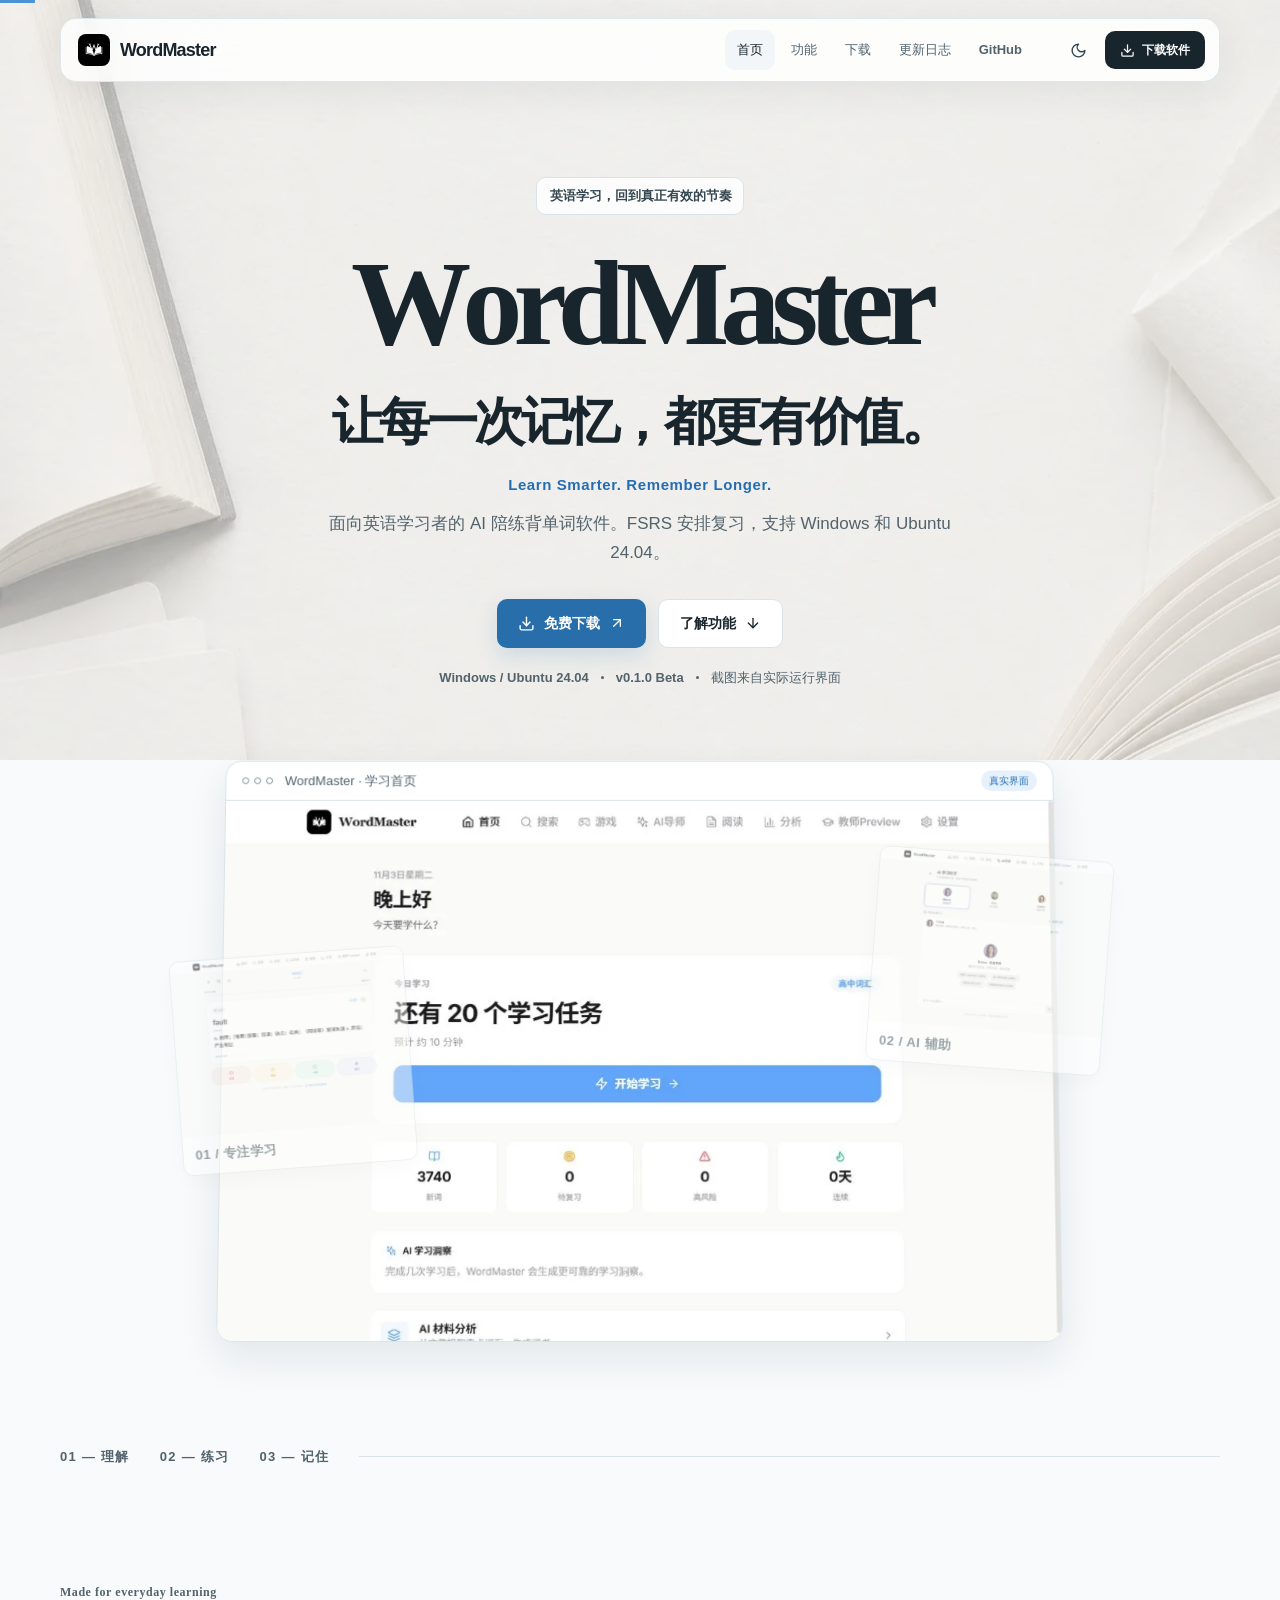
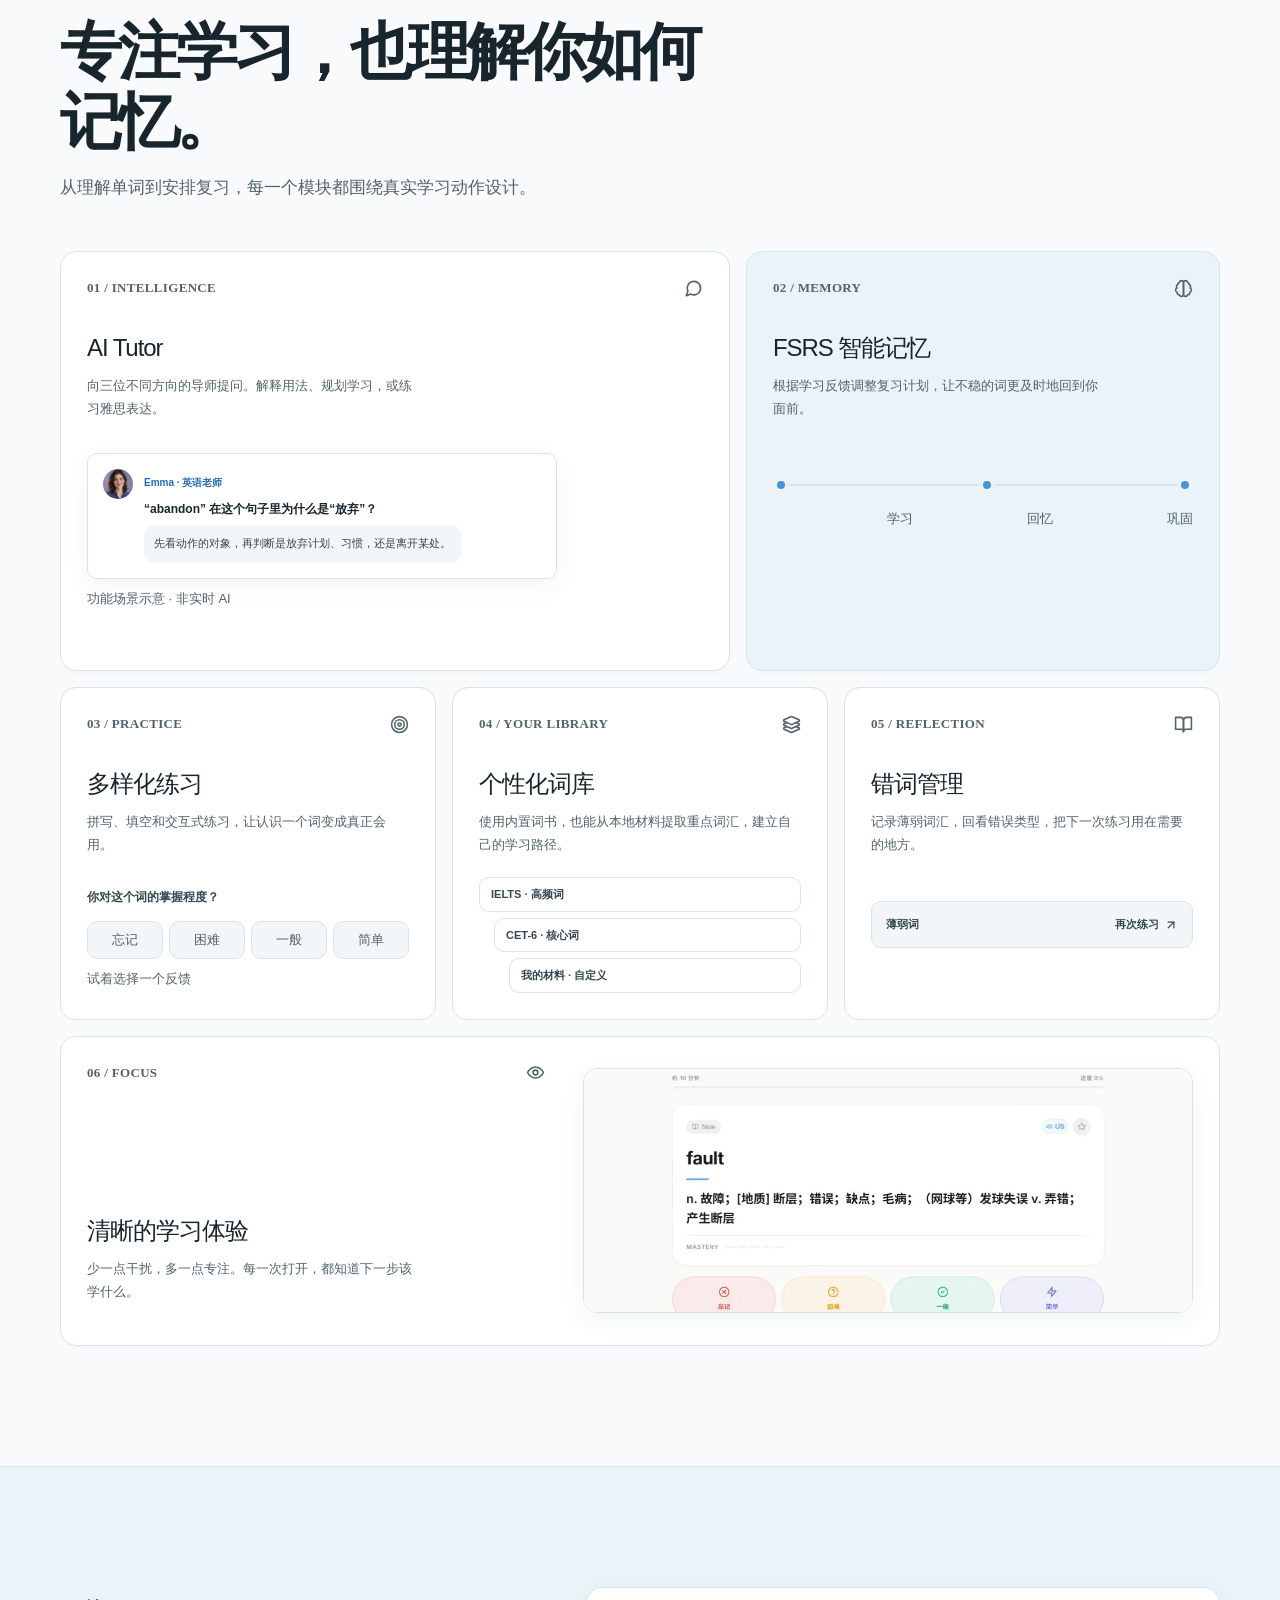
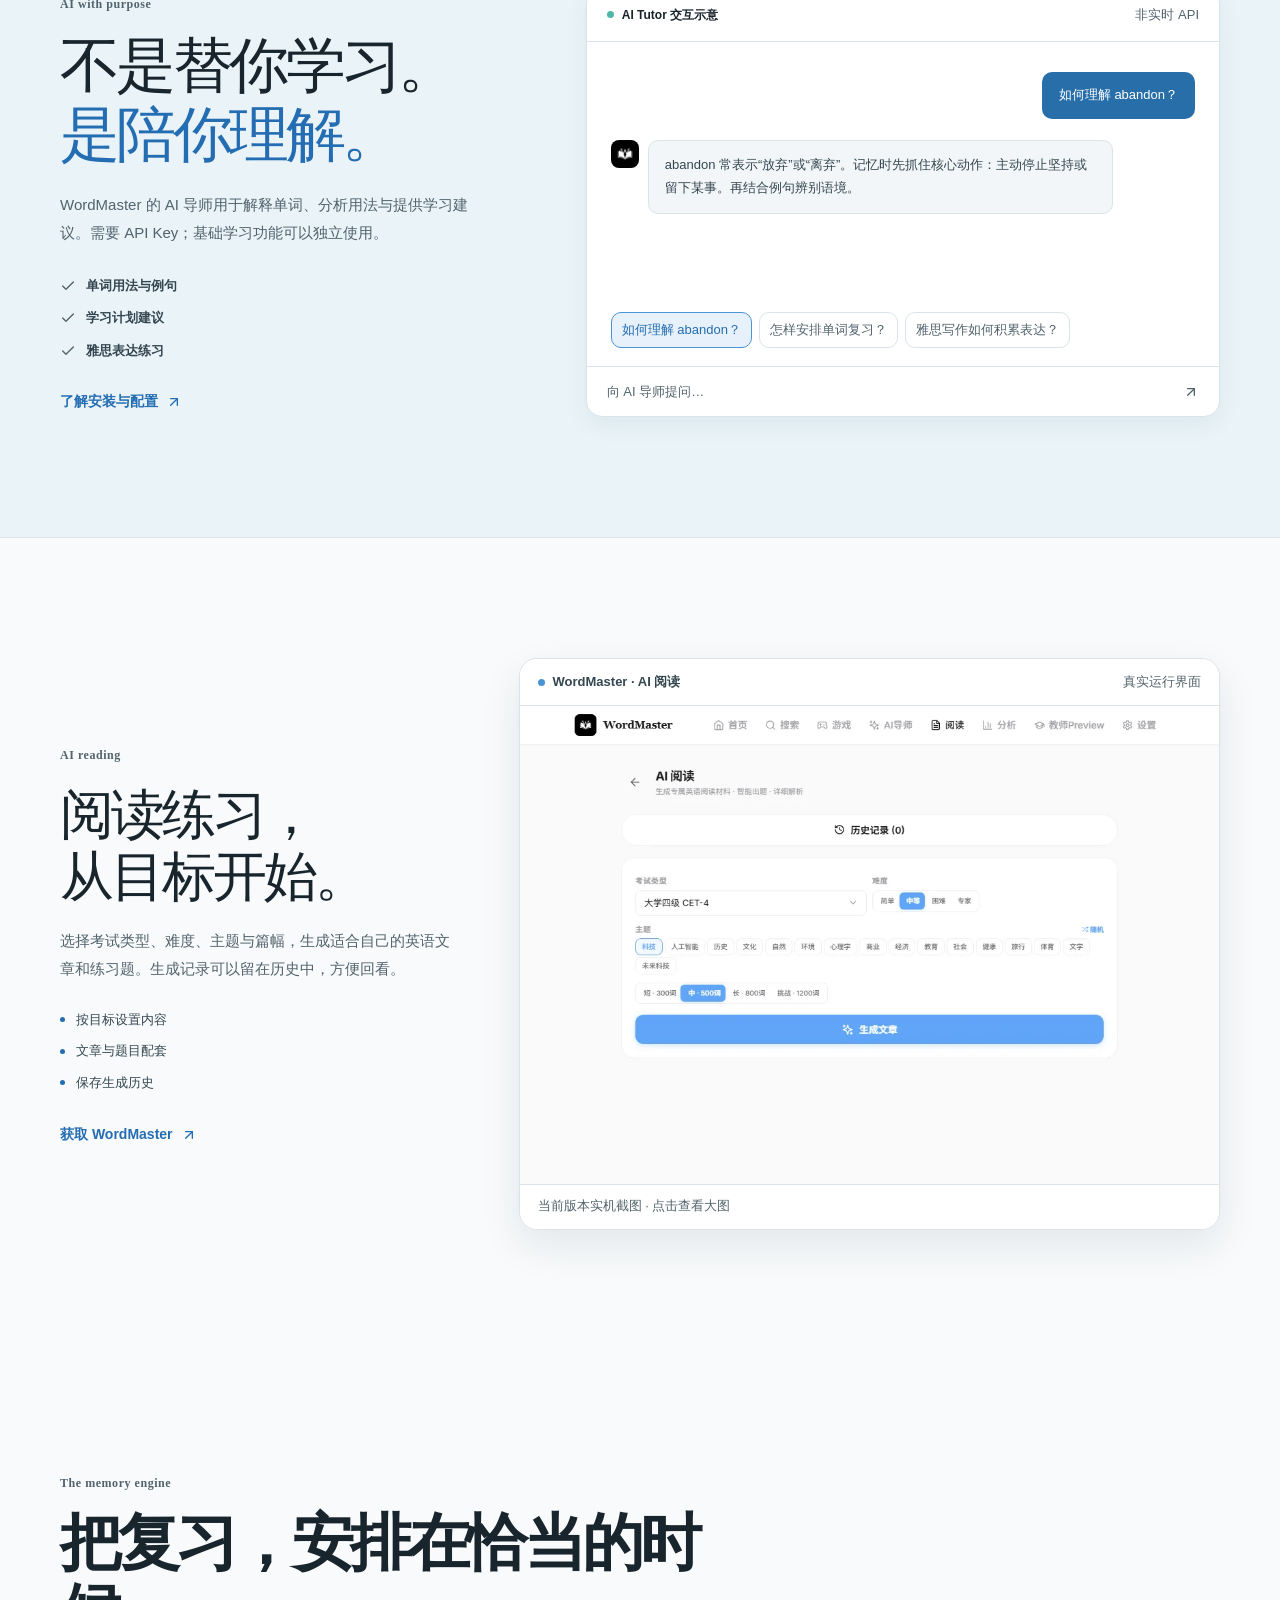
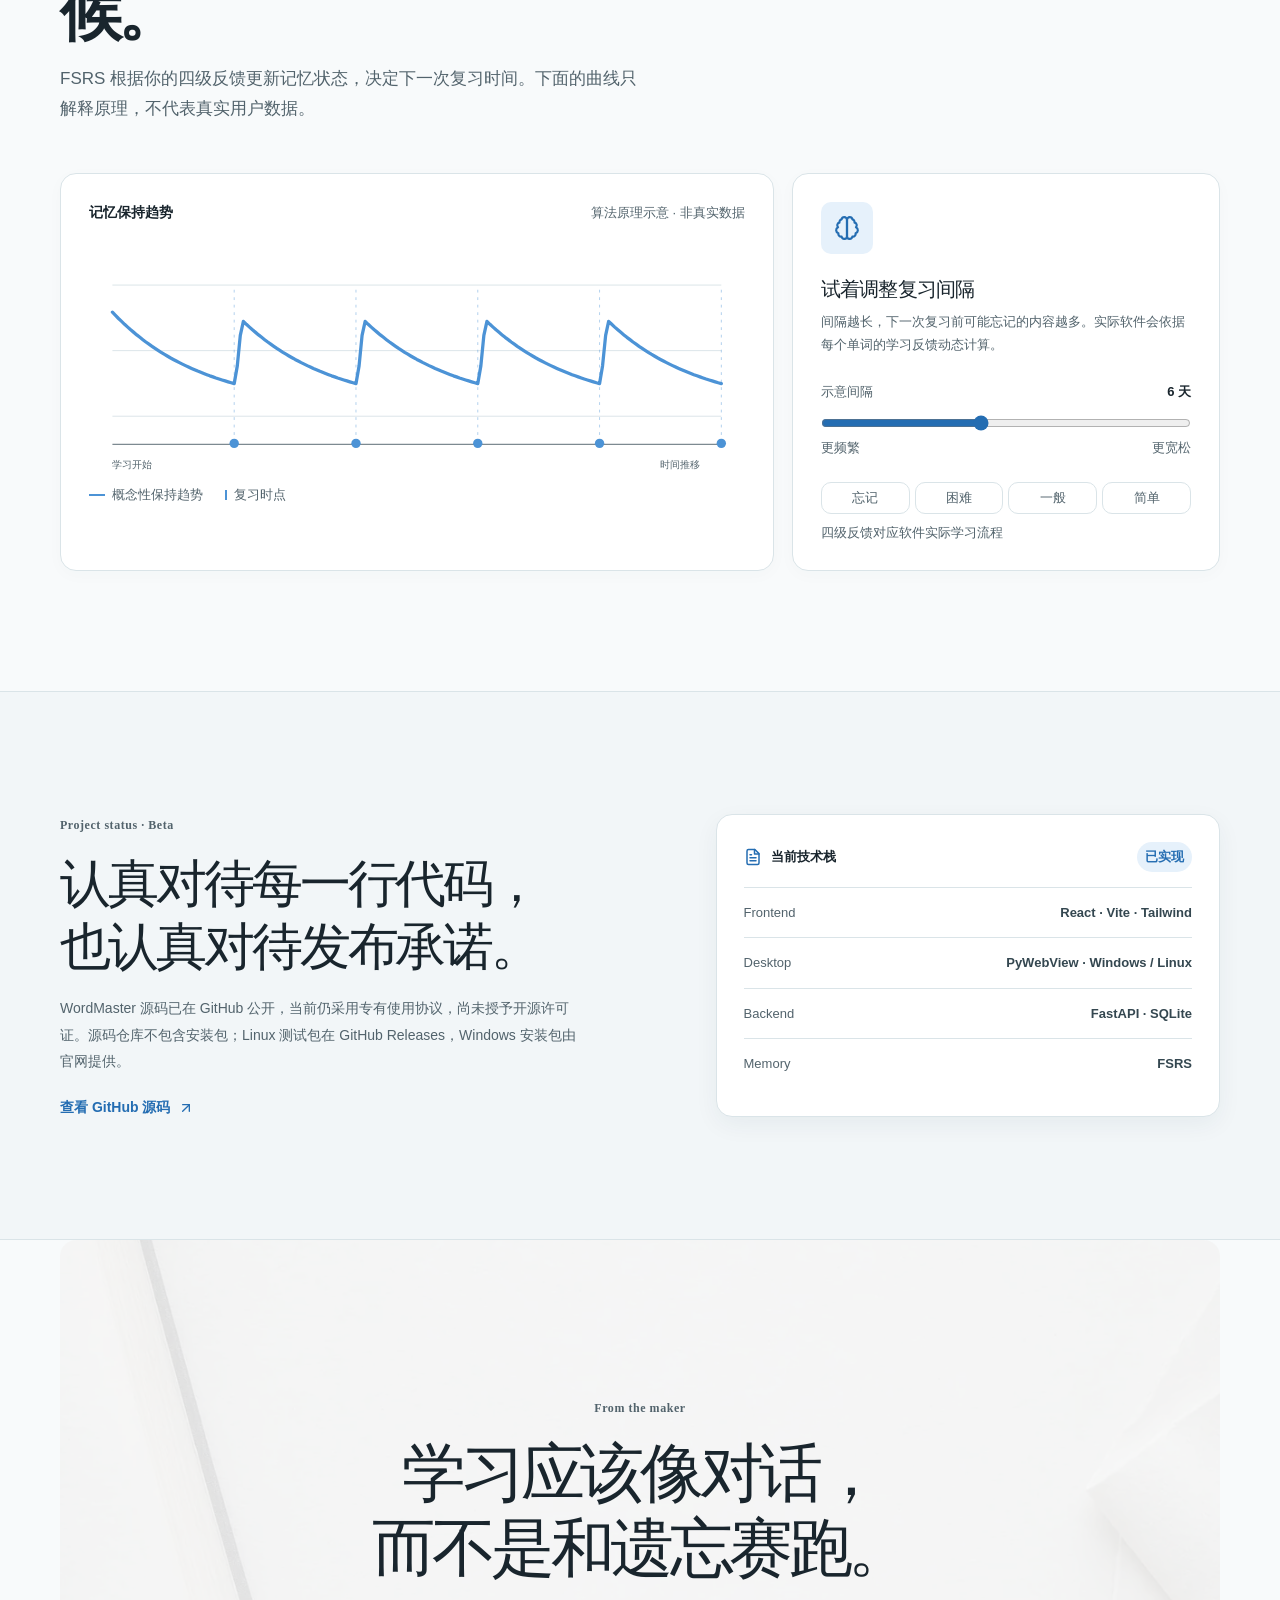
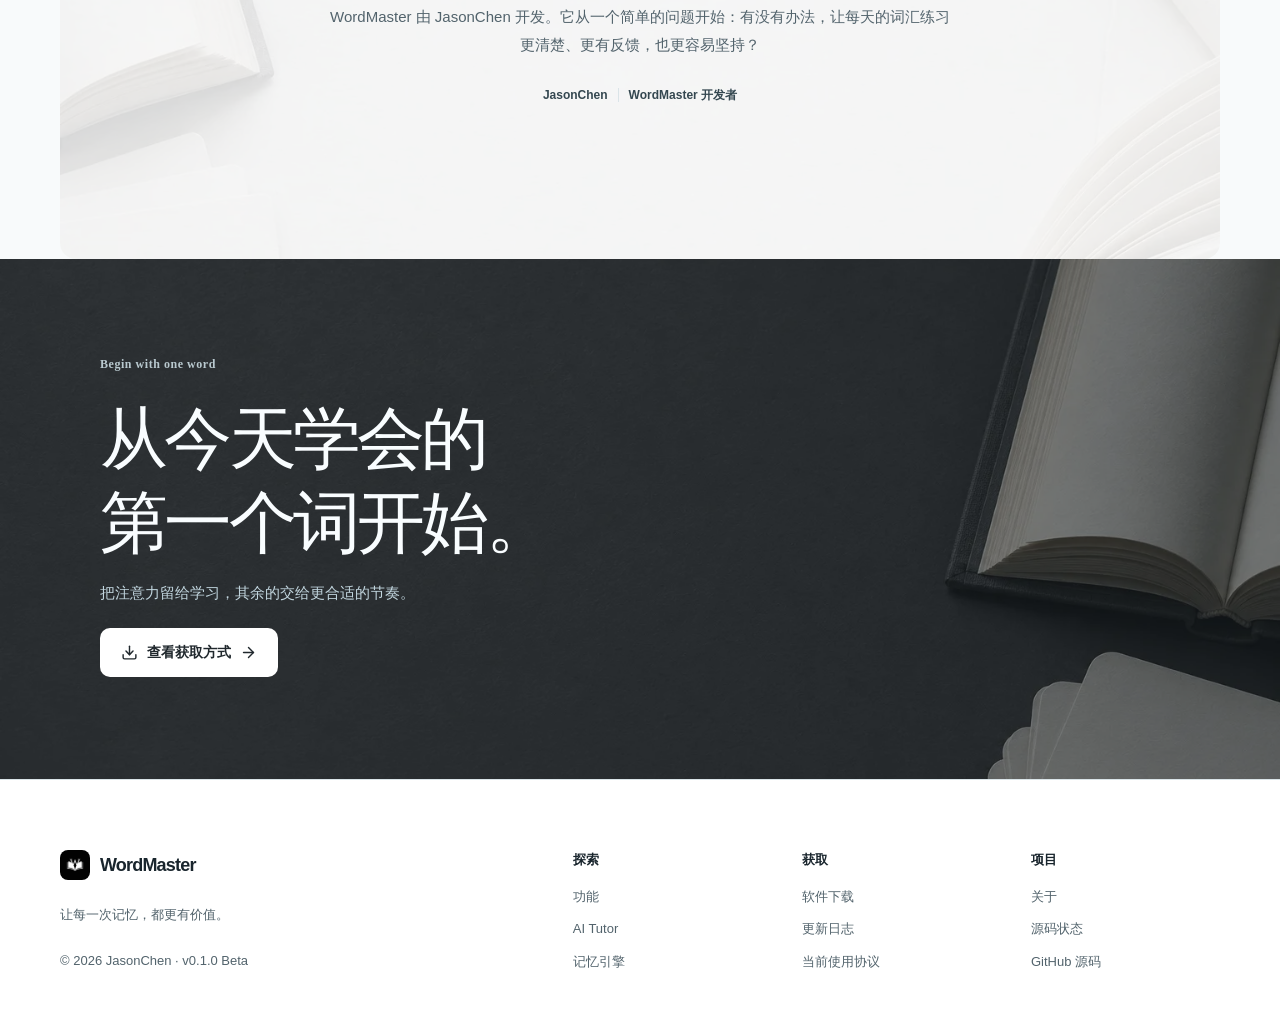
==== commit ac277c51: "Fix the hero typing caret and final letter" ====
--- a/index.html
+++ b/index.html
@@ -6,6 +6,6 @@
   <meta property="og:type" content="website" /><meta property="og:title" content="WordMaster — AI 陪练英语背单词软件" /><meta property="og:description" content="面向英语学习者，AI 陪练与 FSRS 智能复习，支持 Windows 和 Ubuntu 24.04。" /><meta property="og:image" content="https://jasonchen911.github.io/images/og-wordmaster.png" /><meta property="og:image:width" content="1200" /><meta property="og:image:height" content="630" />
   <meta name="twitter:card" content="summary_large_image" /><link rel="icon" type="image/svg+xml" href="/favicon.svg" /><link rel="icon" type="image/png" sizes="32x32" href="/favicon-32.png" /><link rel="preload" as="image" href="/images/background-paper.webp" media="(prefers-color-scheme: light)" /><link rel="preload" as="image" href="/images/wordmaster-home-real.webp" />
   <title>WordMaster — AI 陪练英语背单词软件</title>
-  <script type="module" crossorigin src="/assets/main-Bmrztg8h.js"></script>
-  <link rel="stylesheet" crossorigin href="/assets/main-i1XJfgvr.css">
-<link rel="canonical" href="https://jasonchen911.github.io/" /><meta property="og:url" content="https://jasonchen911.github.io/" /></head><body><div id="root"><a class="skip-link" href="#main-content">跳到主要内容</a><div class="scroll-progress" aria-hidden="true" style="transform:scaleX(0)"></div><header class="site-header "><div class="nav-shell"><a class="brand" aria-label="WordMaster 首页" href="/"><img src="/images/wordmaster-logo.webp" alt="" width="32" height="32"/><span>WordMaster</span></a><nav class="desktop-nav" aria-label="主导航"><a aria-current="page" class="nav-active" href="/">首页</a><a aria-current="page" class="" href="/#features">功能</a><a class="" href="/download/">下载</a><a class="" href="/changelog/">更新日志</a><a href="https://github.com/JasonChen911/WordMaster-V1.0" target="_blank" rel="noopener noreferrer">GitHub</a></nav><div class="nav-actions"><button class="theme-toggle" aria-label="切换深色模式" title="深色模式"><svg xmlns="http://www.w3.org/2000/svg" width="17" height="17" viewBox="0 0 24 24" fill="none" stroke="currentColor" stroke-width="2" stroke-linecap="round" stroke-linejoin="round" class="lucide lucide-moon "><path d="M12 3a6 6 0 0 0 9 9 9 9 0 1 1-9-9Z"></path></svg></button><a class="nav-download" href="/download/"><svg xmlns="http://www.w3.org/2000/svg" width="15" height="15" viewBox="0 0 24 24" fill="none" stroke="currentColor" stroke-width="2" stroke-linecap="round" stroke-linejoin="round" class="lucide lucide-download "><path d="M21 15v4a2 2 0 0 1-2 2H5a2 2 0 0 1-2-2v-4"></path><polyline points="7 10 12 15 17 10"></polyline><line x1="12" x2="12" y1="15" y2="3"></line></svg> 下载软件</a><button class="menu-toggle" aria-expanded="false" aria-label="打开导航菜单"><svg xmlns="http://www.w3.org/2000/svg" width="22" height="22" viewBox="0 0 24 24" fill="none" stroke="currentColor" stroke-width="2" stroke-linecap="round" stroke-linejoin="round" class="lucide lucide-menu "><line x1="4" x2="20" y1="12" y2="12"></line><line x1="4" x2="20" y1="6" y2="6"></line><line x1="4" x2="20" y1="18" y2="18"></line></svg></button></div></div></header><div id="main-content"><main style="opacity:1;transform:none"><!--$--><section class="hero" aria-labelledby="hero-title"><div class="hero-wash" aria-hidden="true"></div><div class="container hero-content"><div class="hero-kicker" style="opacity:1;transform:none">英语学习，回到真正有效的节奏</div><h1 id="hero-title" aria-label="WordMaster"><span class="hero-type" aria-hidden="true"><span style="--hero-key:150ms">W</span><span style="--hero-key:254ms">o</span><span style="--hero-key:320ms">r</span><span style="--hero-key:420ms">d</span><span style="--hero-key:695ms">M</span><span style="--hero-key:791ms">a</span><span style="--hero-key:854ms">s</span><span style="--hero-key:942ms">t</span><span style="--hero-key:997ms">e</span><span style="--hero-key:1080ms">r</span></span></h1><p class="hero-title-cn" style="opacity:1;transform:none">让每一次记忆，都更有价值。</p><p class="hero-tagline" style="opacity:1;transform:none">Learn Smarter. Remember Longer.</p><p class="hero-description" style="opacity:1;transform:none">面向英语学习者的 AI 陪练背单词软件。FSRS 安排复习，支持 Windows 和 Ubuntu 24.04。</p><div class="hero-actions" style="opacity:1;transform:none"><a class="button button-primary" href="/download/"><svg xmlns="http://www.w3.org/2000/svg" width="17" height="17" viewBox="0 0 24 24" fill="none" stroke="currentColor" stroke-width="2" stroke-linecap="round" stroke-linejoin="round" class="lucide lucide-download "><path d="M21 15v4a2 2 0 0 1-2 2H5a2 2 0 0 1-2-2v-4"></path><polyline points="7 10 12 15 17 10"></polyline><line x1="12" x2="12" y1="15" y2="3"></line></svg> 免费下载 <svg xmlns="http://www.w3.org/2000/svg" width="16" height="16" viewBox="0 0 24 24" fill="none" stroke="currentColor" stroke-width="2" stroke-linecap="round" stroke-linejoin="round" class="lucide lucide-arrow-up-right "><path d="M7 7h10v10"></path><path d="M7 17 17 7"></path></svg></a><a class="button button-secondary" href="/#features">了解功能 <svg xmlns="http://www.w3.org/2000/svg" width="16" height="16" viewBox="0 0 24 24" fill="none" stroke="currentColor" stroke-width="2" stroke-linecap="round" stroke-linejoin="round" class="lucide lucide-arrow-down "><path d="M12 5v14"></path><path d="m19 12-7 7-7-7"></path></svg></a></div><div class="hero-proof" style="opacity:1">Windows / Ubuntu 24.04 <span></span> v0.1.0 Beta <span></span> 截图来自实际运行界面</div><div class="hero-stage" style="opacity:1;transform:none"><div class="app-window hero-main-window"><div class="window-bar"><div class="window-dots"><i></i><i></i><i></i></div><span>WordMaster · 学习首页</span><span class="window-chip">真实界面</span></div><button type="button" class="screenshot-open" aria-label="放大查看：WordMaster 实际运行的学习首页，显示今日任务、词汇统计和学习入口"><img src="/images/wordmaster-home-real.webp" alt="WordMaster 实际运行的学习首页，显示今日任务、词汇统计和学习入口" width="1075" height="866" loading="eager"/></button></div><div class="hero-float hero-float-study" style="opacity:0.15;transform:translateX(105px) rotate(-2deg)"><button type="button" class="screenshot-open" aria-label="放大查看：WordMaster 实际运行的单词学习卡片"><img src="/images/wordmaster-study-real.webp" alt="WordMaster 实际运行的单词学习卡片" width="1081" height="871" loading="lazy"/></button><span>01 / 专注学习</span></div><div class="hero-float hero-float-tutor" style="opacity:0.15;transform:translateX(-105px) rotate(2deg)"><button type="button" class="screenshot-open" aria-label="放大查看：WordMaster 实际运行的 AI 导师页面"><img src="/images/wordmaster-tutor-real.webp" alt="WordMaster 实际运行的 AI 导师页面" width="1081" height="871" loading="lazy"/></button><span>02 / AI 辅助</span></div></div></div></section><!--$--><div class="editorial-line container"><span>01 — 理解</span><span>02 — 练习</span><span>03 — 记住</span><div></div></div><section id="features" class="section features-section container"><div class=""><div class="section-heading"><span class="eyebrow">Made for everyday learning</span><h2>专注学习，也理解你如何记忆。</h2><p>从理解单词到安排复习，每一个模块都围绕真实学习动作设计。</p></div></div><div class="bento"><div class="feature-card feature-tutor"><div class="feature-top"><span class="feature-number">01 / INTELLIGENCE</span><svg xmlns="http://www.w3.org/2000/svg" width="19" height="19" viewBox="0 0 24 24" fill="none" stroke="currentColor" stroke-width="2" stroke-linecap="round" stroke-linejoin="round" class="lucide lucide-message-circle "><path d="m3 21 1.9-5.7a8.5 8.5 0 1 1 3.8 3.8z"></path></svg></div><div class="feature-body"><h3>AI Tutor</h3><p>向三位不同方向的导师提问。解释用法、规划学习，或练习雅思表达。</p></div><div class="mini-conversation"><div class="mini-person"><img src="/images/emma.webp" alt="" width="512" height="512" loading="lazy"/></div><div><small>Emma · 英语老师</small><p>“abandon” 在这个句子里为什么是“放弃”？</p><div class="mini-answer">先看动作的对象，再判断是放弃计划、习惯，还是离开某处。</div></div></div><span class="demo-label">功能场景示意 · 非实时 AI</span></div><div class="feature-card feature-memory"><div class="feature-top"><span class="feature-number">02 / MEMORY</span><svg xmlns="http://www.w3.org/2000/svg" width="19" height="19" viewBox="0 0 24 24" fill="none" stroke="currentColor" stroke-width="2" stroke-linecap="round" stroke-linejoin="round" class="lucide lucide-brain "><path d="M9.5 2A2.5 2.5 0 0 1 12 4.5v15a2.5 2.5 0 0 1-4.96.44 2.5 2.5 0 0 1-2.96-3.08 3 3 0 0 1-.34-5.58 2.5 2.5 0 0 1 1.32-4.24 2.5 2.5 0 0 1 1.98-3A2.5 2.5 0 0 1 9.5 2Z"></path><path d="M14.5 2A2.5 2.5 0 0 0 12 4.5v15a2.5 2.5 0 0 0 4.96.44 2.5 2.5 0 0 0 2.96-3.08 3 3 0 0 0 .34-5.58 2.5 2.5 0 0 0-1.32-4.24 2.5 2.5 0 0 0-1.98-3A2.5 2.5 0 0 0 14.5 2Z"></path></svg></div><div class="feature-body"><h3>FSRS 智能记忆</h3><p>根据学习反馈调整复习计划，让不稳的词更及时地回到你面前。</p></div><div class="memory-mini"><div class="memory-mini-line"></div><span>学习</span><span>回忆</span><span>巩固</span></div></div><div class="feature-card feature-practice"><div class="feature-top"><span class="feature-number">03 / PRACTICE</span><svg xmlns="http://www.w3.org/2000/svg" width="19" height="19" viewBox="0 0 24 24" fill="none" stroke="currentColor" stroke-width="2" stroke-linecap="round" stroke-linejoin="round" class="lucide lucide-target "><circle cx="12" cy="12" r="10"></circle><circle cx="12" cy="12" r="6"></circle><circle cx="12" cy="12" r="2"></circle></svg></div><div class="feature-body"><h3>多样化练习</h3><p>拼写、填空和交互式练习，让认识一个词变成真正会用。</p></div><div class="practice-demo" aria-label="复习反馈交互示意"><span>你对这个词的掌握程度？</span><div><button class="" aria-pressed="false">忘记</button><button class="" aria-pressed="false">困难</button><button class="" aria-pressed="false">一般</button><button class="" aria-pressed="false">简单</button></div><small>试着选择一个反馈</small></div></div><div class="feature-card feature-books"><div class="feature-top"><span class="feature-number">04 / YOUR LIBRARY</span><svg xmlns="http://www.w3.org/2000/svg" width="19" height="19" viewBox="0 0 24 24" fill="none" stroke="currentColor" stroke-width="2" stroke-linecap="round" stroke-linejoin="round" class="lucide lucide-layers3 "><path d="m12.83 2.18a2 2 0 0 0-1.66 0L2.6 6.08a1 1 0 0 0 0 1.83l8.58 3.91a2 2 0 0 0 1.66 0l8.58-3.9a1 1 0 0 0 0-1.83Z"></path><path d="m6.08 9.5-3.5 1.6a1 1 0 0 0 0 1.81l8.6 3.91a2 2 0 0 0 1.65 0l8.58-3.9a1 1 0 0 0 0-1.83l-3.5-1.59"></path><path d="m6.08 14.5-3.5 1.6a1 1 0 0 0 0 1.81l8.6 3.91a2 2 0 0 0 1.65 0l8.58-3.9a1 1 0 0 0 0-1.83l-3.5-1.59"></path></svg></div><div class="feature-body"><h3>个性化词库</h3><p>使用内置词书，也能从本地材料提取重点词汇，建立自己的学习路径。</p></div><div class="book-stack"><span>IELTS · 高频词</span><span>CET-6 · 核心词</span><span>我的材料 · 自定义</span></div></div><div class="feature-card feature-mistakes"><div class="feature-top"><span class="feature-number">05 / REFLECTION</span><svg xmlns="http://www.w3.org/2000/svg" width="19" height="19" viewBox="0 0 24 24" fill="none" stroke="currentColor" stroke-width="2" stroke-linecap="round" stroke-linejoin="round" class="lucide lucide-book-open "><path d="M2 3h6a4 4 0 0 1 4 4v14a3 3 0 0 0-3-3H2z"></path><path d="M22 3h-6a4 4 0 0 0-4 4v14a3 3 0 0 1 3-3h7z"></path></svg></div><div class="feature-body"><h3>错词管理</h3><p>记录薄弱词汇，回看错误类型，把下一次练习用在需要的地方。</p></div><div class="mistake-visual"><span>薄弱词</span><span>再次练习 <svg xmlns="http://www.w3.org/2000/svg" width="14" height="14" viewBox="0 0 24 24" fill="none" stroke="currentColor" stroke-width="2" stroke-linecap="round" stroke-linejoin="round" class="lucide lucide-arrow-up-right "><path d="M7 7h10v10"></path><path d="M7 17 17 7"></path></svg></span></div></div><div class="feature-card feature-focus"><div class="feature-focus-copy"><div class="feature-top"><span class="feature-number">06 / FOCUS</span><svg xmlns="http://www.w3.org/2000/svg" width="19" height="19" viewBox="0 0 24 24" fill="none" stroke="currentColor" stroke-width="2" stroke-linecap="round" stroke-linejoin="round" class="lucide lucide-eye "><path d="M2 12s3-7 10-7 10 7 10 7-3 7-10 7-10-7-10-7Z"></path><circle cx="12" cy="12" r="3"></circle></svg></div><div class="feature-body"><h3>清晰的学习体验</h3><p>少一点干扰，多一点专注。每一次打开，都知道下一步该学什么。</p></div></div><div class="feature-focus-visual"><button type="button" class="screenshot-open" aria-label="放大查看：真实的 WordMaster 学习卡片界面"><img src="/images/wordmaster-study-real.webp" alt="真实的 WordMaster 学习卡片界面" width="1081" height="871" loading="lazy"/></button></div></div></div></section><section id="intelligence" class="section intelligence-section"><div class="container intelligence-grid"><div class="intelligence-copy"><span class="eyebrow">AI with purpose</span><h2>不是替你学习。<br/><em>是陪你理解。</em></h2><p>WordMaster 的 AI 导师用于解释单词、分析用法与提供学习建议。需要 API Key；基础学习功能可以独立使用。</p><div class="ai-bullets"><span><svg xmlns="http://www.w3.org/2000/svg" width="16" height="16" viewBox="0 0 24 24" fill="none" stroke="currentColor" stroke-width="2" stroke-linecap="round" stroke-linejoin="round" class="lucide lucide-check "><path d="M20 6 9 17l-5-5"></path></svg> 单词用法与例句</span><span><svg xmlns="http://www.w3.org/2000/svg" width="16" height="16" viewBox="0 0 24 24" fill="none" stroke="currentColor" stroke-width="2" stroke-linecap="round" stroke-linejoin="round" class="lucide lucide-check "><path d="M20 6 9 17l-5-5"></path></svg> 学习计划建议</span><span><svg xmlns="http://www.w3.org/2000/svg" width="16" height="16" viewBox="0 0 24 24" fill="none" stroke="currentColor" stroke-width="2" stroke-linecap="round" stroke-linejoin="round" class="lucide lucide-check "><path d="M20 6 9 17l-5-5"></path></svg> 雅思表达练习</span></div><a class="text-link" href="/download/">了解安装与配置 <svg xmlns="http://www.w3.org/2000/svg" width="16" height="16" viewBox="0 0 24 24" fill="none" stroke="currentColor" stroke-width="2" stroke-linecap="round" stroke-linejoin="round" class="lucide lucide-arrow-up-right "><path d="M7 7h10v10"></path><path d="M7 17 17 7"></path></svg></a></div><div class="ai-demo"><div class="demo-window-top"><div class="demo-window-title"><span class="demo-status"></span> AI Tutor 交互示意</div><span>非实时 API</span></div><div class="demo-chat"><div class="demo-message user">如何理解 abandon？</div><div class="demo-message assistant" style="opacity:0;transform:translateY(10px) scale(0.98)"><img src="/images/wordmaster-logo.webp" alt="" width="28" height="28"/><p>abandon 常表示“放弃”或“离弃”。记忆时先抓住核心动作：主动停止坚持或留下某事。再结合例句辨别语境。</p></div></div><div class="demo-prompts"><button aria-pressed="true">如何理解 abandon？</button><button aria-pressed="false">怎样安排单词复习？</button><button aria-pressed="false">雅思写作如何积累表达？</button></div><div class="demo-input">向 AI 导师提问… <svg xmlns="http://www.w3.org/2000/svg" width="16" height="16" viewBox="0 0 24 24" fill="none" stroke="currentColor" stroke-width="2" stroke-linecap="round" stroke-linejoin="round" class="lucide lucide-arrow-up-right "><path d="M7 7h10v10"></path><path d="M7 17 17 7"></path></svg></div></div></div></section><section id="reading" class="section reading-section container" aria-labelledby="reading-title"><div class="reading-copy"><span class="eyebrow">AI reading</span><h2 id="reading-title">阅读练习，<br/>从目标开始。</h2><p>选择考试类型、难度、主题与篇幅，生成适合自己的英语文章和练习题。生成记录可以留在历史中，方便回看。</p><div class="reading-points"><span>按目标设置内容</span><span>文章与题目配套</span><span>保存生成历史</span></div><a class="text-link" href="/download/">获取 WordMaster <svg xmlns="http://www.w3.org/2000/svg" width="16" height="16" viewBox="0 0 24 24" fill="none" stroke="currentColor" stroke-width="2" stroke-linecap="round" stroke-linejoin="round" class="lucide lucide-arrow-up-right "><path d="M7 7h10v10"></path><path d="M7 17 17 7"></path></svg></a></div><div class="reading-preview"><div class="reading-preview-bar"><span><i></i> WordMaster · AI 阅读</span><span>真实运行界面</span></div><button type="button" class="screenshot-open" aria-label="放大查看：WordMaster AI 阅读真实界面，展示考试类型、难度、主题、篇幅和历史记录入口"><img src="/images/wordmaster-reading-real.webp" alt="WordMaster AI 阅读真实界面，展示考试类型、难度、主题、篇幅和历史记录入口" width="1024" height="700" loading="lazy"/></button><p>当前版本实机截图 · 点击查看大图</p></div></section><section id="memory" class="section memory-section container"><div class=""><div class="section-heading"><span class="eyebrow">The memory engine</span><h2>把复习，安排在恰当的时候。</h2><p>FSRS 根据你的四级反馈更新记忆状态，决定下一次复习时间。下面的曲线只解释原理，不代表真实用户数据。</p></div></div><div class="memory-layout"><div class="chart-panel"><div class="chart-header"><span>记忆保持趋势</span><span class="chart-disclaimer">算法原理示意 · 非真实数据</span></div><svg viewBox="0 0 700 240" role="img" aria-label="记忆保持趋势示意，当前复习间隔为 6 天"><g class="chart-grid"><line x1="25" y1="40" x2="675" y2="40"></line><line x1="25" y1="110" x2="675" y2="110"></line><line x1="25" y1="180" x2="675" y2="180"></line><line x1="25" y1="210" x2="675" y2="210"></line></g><path d="M25.0 69.0 L28.3 72.4 L31.5 75.7 L34.8 78.8 L38.0 81.9 L41.3 84.9 L44.5 87.8 L47.8 90.5 L51.0 93.2 L54.3 95.8 L57.5 98.3 L60.7 100.8 L64.0 103.1 L67.3 105.4 L70.5 107.6 L73.7 109.7 L77.0 111.8 L80.2 113.8 L83.5 115.7 L86.7 117.6 L90.0 119.4 L93.2 121.1 L96.5 122.8 L99.7 124.4 L103.0 126.0 L106.2 127.5 L109.5 129.0 L112.7 130.4 L116.0 131.8 L119.3 133.1 L122.5 134.4 L125.8 135.7 L129.0 136.9 L132.3 138.0 L135.5 139.2 L138.8 140.3 L142.0 141.3 L145.3 142.3 L148.5 143.3 L151.8 144.3 L155.0 145.2 L158.3 126.3 L161.5 93.7 L164.8 78.8 L168.0 81.9 L171.3 84.9 L174.5 87.8 L177.8 90.5 L181.0 93.2 L184.3 95.8 L187.5 98.3 L190.8 100.8 L194.0 103.1 L197.3 105.4 L200.5 107.6 L203.8 109.7 L207.0 111.8 L210.3 113.8 L213.5 115.7 L216.8 117.6 L220.0 119.4 L223.3 121.1 L226.5 122.8 L229.8 124.4 L233.0 126.0 L236.3 127.5 L239.5 129.0 L242.8 130.4 L246.0 131.8 L249.3 133.1 L252.5 134.4 L255.8 135.7 L259.0 136.9 L262.3 138.0 L265.5 139.2 L268.8 140.3 L272.0 141.3 L275.3 142.3 L278.5 143.3 L281.8 144.3 L285.0 145.2 L288.3 126.3 L291.5 93.7 L294.8 78.8 L298.0 81.9 L301.3 84.9 L304.5 87.8 L307.8 90.5 L311.0 93.2 L314.3 95.8 L317.5 98.3 L320.8 100.8 L324.0 103.1 L327.3 105.4 L330.5 107.6 L333.8 109.7 L337.0 111.8 L340.3 113.8 L343.5 115.7 L346.8 117.6 L350.0 119.4 L353.3 121.1 L356.5 122.8 L359.8 124.4 L363.0 126.0 L366.3 127.5 L369.5 129.0 L372.8 130.4 L376.0 131.8 L379.3 133.1 L382.5 134.4 L385.8 135.7 L389.0 136.9 L392.3 138.0 L395.5 139.2 L398.8 140.3 L402.0 141.3 L405.3 142.3 L408.5 143.3 L411.8 144.3 L415.0 145.2 L418.3 126.3 L421.5 93.7 L424.8 78.8 L428.0 81.9 L431.3 84.9 L434.5 87.8 L437.7 90.5 L441.0 93.2 L444.2 95.8 L447.5 98.3 L450.7 100.8 L454.0 103.1 L457.2 105.4 L460.5 107.6 L463.7 109.7 L467.0 111.8 L470.2 113.8 L473.5 115.7 L476.7 117.6 L480.0 119.4 L483.2 121.1 L486.5 122.8 L489.7 124.4 L493.0 126.0 L496.2 127.5 L499.5 129.0 L502.7 130.4 L506.0 131.8 L509.2 133.1 L512.5 134.4 L515.7 135.7 L519.0 136.9 L522.2 138.0 L525.5 139.2 L528.7 140.3 L532.0 141.3 L535.2 142.3 L538.5 143.3 L541.7 144.3 L545.0 145.2 L548.2 126.3 L551.5 93.7 L554.7 78.8 L558.0 81.9 L561.2 84.9 L564.5 87.8 L567.7 90.5 L571.0 93.2 L574.2 95.8 L577.5 98.3 L580.7 100.8 L584.0 103.1 L587.2 105.4 L590.5 107.6 L593.7 109.7 L597.0 111.8 L600.2 113.8 L603.5 115.7 L606.7 117.6 L610.0 119.4 L613.2 121.1 L616.5 122.8 L619.7 124.4 L623.0 126.0 L626.2 127.5 L629.5 129.0 L632.7 130.4 L636.0 131.8 L639.2 133.1 L642.5 134.4 L645.7 135.7 L649.0 136.9 L652.2 138.0 L655.5 139.2 L658.7 140.3 L662.0 141.3 L665.2 142.3 L668.5 143.3 L671.7 144.3 L675.0 145.2" fill="none" stroke="var(--blue)" stroke-width="3.5" stroke-linecap="round" stroke-linejoin="round" pathLength="1" stroke-dashoffset="0" stroke-dasharray="1 1"></path><g opacity="1" style="transform:translateX(130px);transform-origin:50% 50%;transform-box:fill-box"><line class="review-marker" x1="25" y1="45" x2="25" y2="210"></line><circle cx="25" cy="209" r="5" fill="var(--blue)"></circle></g><g opacity="1" style="transform:translateX(260px);transform-origin:50% 50%;transform-box:fill-box"><line class="review-marker" x1="25" y1="45" x2="25" y2="210"></line><circle cx="25" cy="209" r="5" fill="var(--blue)"></circle></g><g opacity="1" style="transform:translateX(390px);transform-origin:50% 50%;transform-box:fill-box"><line class="review-marker" x1="25" y1="45" x2="25" y2="210"></line><circle cx="25" cy="209" r="5" fill="var(--blue)"></circle></g><g opacity="1" style="transform:translateX(520px);transform-origin:50% 50%;transform-box:fill-box"><line class="review-marker" x1="25" y1="45" x2="25" y2="210"></line><circle cx="25" cy="209" r="5" fill="var(--blue)"></circle></g><g opacity="1" style="transform:translateX(650px);transform-origin:50% 50%;transform-box:fill-box"><line class="review-marker" x1="25" y1="45" x2="25" y2="210"></line><circle cx="25" cy="209" r="5" fill="var(--blue)"></circle></g><g opacity="0" style="transform:translateX(780px);transform-origin:50% 50%;transform-box:fill-box"><line class="review-marker" x1="25" y1="45" x2="25" y2="210"></line><circle cx="25" cy="209" r="5" fill="var(--blue)"></circle></g><g opacity="0" style="transform:translateX(909.9999999999999px);transform-origin:50% 50%;transform-box:fill-box"><line class="review-marker" x1="25" y1="45" x2="25" y2="210"></line><circle cx="25" cy="209" r="5" fill="var(--blue)"></circle></g><g opacity="0" style="transform:translateX(1040px);transform-origin:50% 50%;transform-box:fill-box"><line class="review-marker" x1="25" y1="45" x2="25" y2="210"></line><circle cx="25" cy="209" r="5" fill="var(--blue)"></circle></g><g opacity="0" style="transform:translateX(1170px);transform-origin:50% 50%;transform-box:fill-box"><line class="review-marker" x1="25" y1="45" x2="25" y2="210"></line><circle cx="25" cy="209" r="5" fill="var(--blue)"></circle></g><g opacity="0" style="transform:translateX(1300px);transform-origin:50% 50%;transform-box:fill-box"><line class="review-marker" x1="25" y1="45" x2="25" y2="210"></line><circle cx="25" cy="209" r="5" fill="var(--blue)"></circle></g><text x="25" y="235">学习开始</text><text x="610" y="235">时间推移</text></svg><div class="chart-legend"><span><i></i> 概念性保持趋势</span><span><i></i> 复习时点</span></div></div><div class="memory-controls"><div class="control-icon"><svg xmlns="http://www.w3.org/2000/svg" width="26" height="26" viewBox="0 0 24 24" fill="none" stroke="currentColor" stroke-width="2" stroke-linecap="round" stroke-linejoin="round" class="lucide lucide-brain "><path d="M9.5 2A2.5 2.5 0 0 1 12 4.5v15a2.5 2.5 0 0 1-4.96.44 2.5 2.5 0 0 1-2.96-3.08 3 3 0 0 1-.34-5.58 2.5 2.5 0 0 1 1.32-4.24 2.5 2.5 0 0 1 1.98-3A2.5 2.5 0 0 1 9.5 2Z"></path><path d="M14.5 2A2.5 2.5 0 0 0 12 4.5v15a2.5 2.5 0 0 0 4.96.44 2.5 2.5 0 0 0 2.96-3.08 3 3 0 0 0 .34-5.58 2.5 2.5 0 0 0-1.32-4.24 2.5 2.5 0 0 0-1.98-3A2.5 2.5 0 0 0 14.5 2Z"></path></svg></div><h3>试着调整复习间隔</h3><p>间隔越长，下一次复习前可能忘记的内容越多。实际软件会依据每个单词的学习反馈动态计算。</p><label for="interval-slider">示意间隔 <strong>6<!-- --> 天</strong></label><input id="interval-slider" type="range" min="3" max="10" value="6"/><div class="range-ends"><span>更频繁</span><span>更宽松</span></div><div class="grade-row"><span>忘记</span><span>困难</span><span>一般</span><span>简单</span></div><small>四级反馈对应软件实际学习流程</small></div></div></section><section id="source" class="section source-section"><div class="container source-grid"><div class=""><span class="eyebrow">Project status · Beta</span><h2>认真对待每一行代码，<br/>也认真对待发布承诺。</h2><p>WordMaster 源码已在 GitHub 公开，当前仍采用专有使用协议，尚未授予开源许可证。源码仓库不包含安装包；Linux 测试包在 GitHub Releases，Windows 安装包由官网提供。</p><a class="text-link" href="https://github.com/JasonChen911/WordMaster-V1.0" target="_blank" rel="noopener noreferrer">查看 GitHub 源码 <svg xmlns="http://www.w3.org/2000/svg" width="16" height="16" viewBox="0 0 24 24" fill="none" stroke="currentColor" stroke-width="2" stroke-linecap="round" stroke-linejoin="round" class="lucide lucide-arrow-up-right "><path d="M7 7h10v10"></path><path d="M7 17 17 7"></path></svg></a></div><div class="stack-panel"><div class="stack-head"><svg xmlns="http://www.w3.org/2000/svg" width="18" height="18" viewBox="0 0 24 24" fill="none" stroke="currentColor" stroke-width="2" stroke-linecap="round" stroke-linejoin="round" class="lucide lucide-file-text "><path d="M14.5 2H6a2 2 0 0 0-2 2v16a2 2 0 0 0 2 2h12a2 2 0 0 0 2-2V7.5L14.5 2z"></path><polyline points="14 2 14 8 20 8"></polyline><line x1="16" x2="8" y1="13" y2="13"></line><line x1="16" x2="8" y1="17" y2="17"></line><line x1="10" x2="8" y1="9" y2="9"></line></svg> 当前技术栈 <span>已实现</span></div><div><span>Frontend</span><strong>React · Vite · Tailwind</strong></div><div><span>Desktop</span><strong>PyWebView · Windows / Linux</strong></div><div><span>Backend</span><strong>FastAPI · SQLite</strong></div><div><span>Memory</span><strong>FSRS</strong></div></div></div></section><section id="about" class="about-section container"><div class=""><span class="eyebrow">From the maker</span><h2>学习应该像对话，<br/>而不是和遗忘赛跑。</h2><p>WordMaster 由 JasonChen 开发。它从一个简单的问题开始：有没有办法，让每天的词汇练习更清楚、更有反馈，也更容易坚持？</p><span class="about-signature">JasonChen <i></i> WordMaster 开发者</span></div></section><section class="closing-cta"><div class="container"><div class=""><span class="eyebrow">Begin with one word</span><h2>从今天学会的<br/>第一个词开始。</h2><p>把注意力留给学习，其余的交给更合适的节奏。</p><a class="button button-light" href="/download/"><svg xmlns="http://www.w3.org/2000/svg" width="17" height="17" viewBox="0 0 24 24" fill="none" stroke="currentColor" stroke-width="2" stroke-linecap="round" stroke-linejoin="round" class="lucide lucide-download "><path d="M21 15v4a2 2 0 0 1-2 2H5a2 2 0 0 1-2-2v-4"></path><polyline points="7 10 12 15 17 10"></polyline><line x1="12" x2="12" y1="15" y2="3"></line></svg> 查看获取方式 <svg xmlns="http://www.w3.org/2000/svg" width="17" height="17" viewBox="0 0 24 24" fill="none" stroke="currentColor" stroke-width="2" stroke-linecap="round" stroke-linejoin="round" class="lucide lucide-arrow-right "><path d="M5 12h14"></path><path d="m12 5 7 7-7 7"></path></svg></a></div></div></section><!--/$--><!--/$--></main></div><footer class="site-footer"><div class="container footer-grid"><div class="footer-brand"><a class="brand" href="/"><img src="/images/wordmaster-logo.webp" alt="" width="30" height="30"/><span>WordMaster</span></a><p>让每一次记忆，都更有价值。</p><small>© 2026 JasonChen · v0.1.0 Beta</small></div><div><strong>探索</strong><a href="/#features">功能</a><a href="/#intelligence">AI Tutor</a><a href="/#memory">记忆引擎</a></div><div><strong>获取</strong><a href="/download/">软件下载</a><a href="/changelog/">更新日志</a><a href="/license/">当前使用协议</a></div><div><strong>项目</strong><a href="/#about">关于</a><a href="/#source">源码状态</a><a href="https://github.com/JasonChen911/WordMaster-V1.0" target="_blank" rel="noopener noreferrer">GitHub 源码</a></div></div></footer></div></body></html>
+  <script type="module" crossorigin src="/assets/main-DttVxntI.js"></script>
+  <link rel="stylesheet" crossorigin href="/assets/main-EhPOWsng.css">
+<link rel="canonical" href="https://jasonchen911.github.io/" /><meta property="og:url" content="https://jasonchen911.github.io/" /></head><body><div id="root"><a class="skip-link" href="#main-content">跳到主要内容</a><div class="scroll-progress" aria-hidden="true" style="transform:scaleX(0)"></div><header class="site-header "><div class="nav-shell"><a class="brand" aria-label="WordMaster 首页" href="/"><img src="/images/wordmaster-logo.webp" alt="" width="32" height="32"/><span>WordMaster</span></a><nav class="desktop-nav" aria-label="主导航"><a aria-current="page" class="nav-active" href="/">首页</a><a aria-current="page" class="" href="/#features">功能</a><a class="" href="/download/">下载</a><a class="" href="/changelog/">更新日志</a><a href="https://github.com/JasonChen911/WordMaster-V1.0" target="_blank" rel="noopener noreferrer">GitHub</a></nav><div class="nav-actions"><button class="theme-toggle" aria-label="切换深色模式" title="深色模式"><svg xmlns="http://www.w3.org/2000/svg" width="17" height="17" viewBox="0 0 24 24" fill="none" stroke="currentColor" stroke-width="2" stroke-linecap="round" stroke-linejoin="round" class="lucide lucide-moon "><path d="M12 3a6 6 0 0 0 9 9 9 9 0 1 1-9-9Z"></path></svg></button><a class="nav-download" href="/download/"><svg xmlns="http://www.w3.org/2000/svg" width="15" height="15" viewBox="0 0 24 24" fill="none" stroke="currentColor" stroke-width="2" stroke-linecap="round" stroke-linejoin="round" class="lucide lucide-download "><path d="M21 15v4a2 2 0 0 1-2 2H5a2 2 0 0 1-2-2v-4"></path><polyline points="7 10 12 15 17 10"></polyline><line x1="12" x2="12" y1="15" y2="3"></line></svg> 下载软件</a><button class="menu-toggle" aria-expanded="false" aria-label="打开导航菜单"><svg xmlns="http://www.w3.org/2000/svg" width="22" height="22" viewBox="0 0 24 24" fill="none" stroke="currentColor" stroke-width="2" stroke-linecap="round" stroke-linejoin="round" class="lucide lucide-menu "><line x1="4" x2="20" y1="12" y2="12"></line><line x1="4" x2="20" y1="6" y2="6"></line><line x1="4" x2="20" y1="18" y2="18"></line></svg></button></div></div></header><div id="main-content"><main style="opacity:1;transform:none"><!--$--><section class="hero" aria-labelledby="hero-title"><div class="hero-wash" aria-hidden="true"></div><div class="container hero-content"><div class="hero-kicker" style="opacity:1;transform:none">英语学习，回到真正有效的节奏</div><h1 id="hero-title" aria-label="WordMaster"><span class="hero-type" aria-hidden="true"><span style="--hero-key:150ms;--hero-caret-hold:104ms">W</span><span style="--hero-key:254ms;--hero-caret-hold:66ms">o</span><span style="--hero-key:320ms;--hero-caret-hold:100ms">r</span><span style="--hero-key:420ms;--hero-caret-hold:275ms">d</span><span style="--hero-key:695ms;--hero-caret-hold:96ms">M</span><span style="--hero-key:791ms;--hero-caret-hold:63ms">a</span><span style="--hero-key:854ms;--hero-caret-hold:88ms">s</span><span style="--hero-key:942ms;--hero-caret-hold:55ms">t</span><span style="--hero-key:997ms;--hero-caret-hold:48ms">e</span><span style="--hero-key:1045ms;--hero-caret-hold:1120ms">r</span></span></h1><p class="hero-title-cn" style="opacity:1;transform:none">让每一次记忆，都更有价值。</p><p class="hero-tagline" style="opacity:1;transform:none">Learn Smarter. Remember Longer.</p><p class="hero-description" style="opacity:1;transform:none">面向英语学习者的 AI 陪练背单词软件。FSRS 安排复习，支持 Windows 和 Ubuntu 24.04。</p><div class="hero-actions" style="opacity:1;transform:none"><a class="button button-primary" href="/download/"><svg xmlns="http://www.w3.org/2000/svg" width="17" height="17" viewBox="0 0 24 24" fill="none" stroke="currentColor" stroke-width="2" stroke-linecap="round" stroke-linejoin="round" class="lucide lucide-download "><path d="M21 15v4a2 2 0 0 1-2 2H5a2 2 0 0 1-2-2v-4"></path><polyline points="7 10 12 15 17 10"></polyline><line x1="12" x2="12" y1="15" y2="3"></line></svg> 免费下载 <svg xmlns="http://www.w3.org/2000/svg" width="16" height="16" viewBox="0 0 24 24" fill="none" stroke="currentColor" stroke-width="2" stroke-linecap="round" stroke-linejoin="round" class="lucide lucide-arrow-up-right "><path d="M7 7h10v10"></path><path d="M7 17 17 7"></path></svg></a><a class="button button-secondary" href="/#features">了解功能 <svg xmlns="http://www.w3.org/2000/svg" width="16" height="16" viewBox="0 0 24 24" fill="none" stroke="currentColor" stroke-width="2" stroke-linecap="round" stroke-linejoin="round" class="lucide lucide-arrow-down "><path d="M12 5v14"></path><path d="m19 12-7 7-7-7"></path></svg></a></div><div class="hero-proof" style="opacity:1">Windows / Ubuntu 24.04 <span></span> v0.1.0 Beta <span></span> 截图来自实际运行界面</div><div class="hero-stage" style="opacity:1;transform:none"><div class="app-window hero-main-window"><div class="window-bar"><div class="window-dots"><i></i><i></i><i></i></div><span>WordMaster · 学习首页</span><span class="window-chip">真实界面</span></div><button type="button" class="screenshot-open" aria-label="放大查看：WordMaster 实际运行的学习首页，显示今日任务、词汇统计和学习入口"><img src="/images/wordmaster-home-real.webp" alt="WordMaster 实际运行的学习首页，显示今日任务、词汇统计和学习入口" width="1075" height="866" loading="eager"/></button></div><div class="hero-float hero-float-study" style="opacity:0.15;transform:translateX(105px) rotate(-2deg)"><button type="button" class="screenshot-open" aria-label="放大查看：WordMaster 实际运行的单词学习卡片"><img src="/images/wordmaster-study-real.webp" alt="WordMaster 实际运行的单词学习卡片" width="1081" height="871" loading="lazy"/></button><span>01 / 专注学习</span></div><div class="hero-float hero-float-tutor" style="opacity:0.15;transform:translateX(-105px) rotate(2deg)"><button type="button" class="screenshot-open" aria-label="放大查看：WordMaster 实际运行的 AI 导师页面"><img src="/images/wordmaster-tutor-real.webp" alt="WordMaster 实际运行的 AI 导师页面" width="1081" height="871" loading="lazy"/></button><span>02 / AI 辅助</span></div></div></div></section><!--$--><div class="editorial-line container"><span>01 — 理解</span><span>02 — 练习</span><span>03 — 记住</span><div></div></div><section id="features" class="section features-section container"><div class=""><div class="section-heading"><span class="eyebrow">Made for everyday learning</span><h2>专注学习，也理解你如何记忆。</h2><p>从理解单词到安排复习，每一个模块都围绕真实学习动作设计。</p></div></div><div class="bento"><div class="feature-card feature-tutor"><div class="feature-top"><span class="feature-number">01 / INTELLIGENCE</span><svg xmlns="http://www.w3.org/2000/svg" width="19" height="19" viewBox="0 0 24 24" fill="none" stroke="currentColor" stroke-width="2" stroke-linecap="round" stroke-linejoin="round" class="lucide lucide-message-circle "><path d="m3 21 1.9-5.7a8.5 8.5 0 1 1 3.8 3.8z"></path></svg></div><div class="feature-body"><h3>AI Tutor</h3><p>向三位不同方向的导师提问。解释用法、规划学习，或练习雅思表达。</p></div><div class="mini-conversation"><div class="mini-person"><img src="/images/emma.webp" alt="" width="512" height="512" loading="lazy"/></div><div><small>Emma · 英语老师</small><p>“abandon” 在这个句子里为什么是“放弃”？</p><div class="mini-answer">先看动作的对象，再判断是放弃计划、习惯，还是离开某处。</div></div></div><span class="demo-label">功能场景示意 · 非实时 AI</span></div><div class="feature-card feature-memory"><div class="feature-top"><span class="feature-number">02 / MEMORY</span><svg xmlns="http://www.w3.org/2000/svg" width="19" height="19" viewBox="0 0 24 24" fill="none" stroke="currentColor" stroke-width="2" stroke-linecap="round" stroke-linejoin="round" class="lucide lucide-brain "><path d="M9.5 2A2.5 2.5 0 0 1 12 4.5v15a2.5 2.5 0 0 1-4.96.44 2.5 2.5 0 0 1-2.96-3.08 3 3 0 0 1-.34-5.58 2.5 2.5 0 0 1 1.32-4.24 2.5 2.5 0 0 1 1.98-3A2.5 2.5 0 0 1 9.5 2Z"></path><path d="M14.5 2A2.5 2.5 0 0 0 12 4.5v15a2.5 2.5 0 0 0 4.96.44 2.5 2.5 0 0 0 2.96-3.08 3 3 0 0 0 .34-5.58 2.5 2.5 0 0 0-1.32-4.24 2.5 2.5 0 0 0-1.98-3A2.5 2.5 0 0 0 14.5 2Z"></path></svg></div><div class="feature-body"><h3>FSRS 智能记忆</h3><p>根据学习反馈调整复习计划，让不稳的词更及时地回到你面前。</p></div><div class="memory-mini"><div class="memory-mini-line"></div><span>学习</span><span>回忆</span><span>巩固</span></div></div><div class="feature-card feature-practice"><div class="feature-top"><span class="feature-number">03 / PRACTICE</span><svg xmlns="http://www.w3.org/2000/svg" width="19" height="19" viewBox="0 0 24 24" fill="none" stroke="currentColor" stroke-width="2" stroke-linecap="round" stroke-linejoin="round" class="lucide lucide-target "><circle cx="12" cy="12" r="10"></circle><circle cx="12" cy="12" r="6"></circle><circle cx="12" cy="12" r="2"></circle></svg></div><div class="feature-body"><h3>多样化练习</h3><p>拼写、填空和交互式练习，让认识一个词变成真正会用。</p></div><div class="practice-demo" aria-label="复习反馈交互示意"><span>你对这个词的掌握程度？</span><div><button class="" aria-pressed="false">忘记</button><button class="" aria-pressed="false">困难</button><button class="" aria-pressed="false">一般</button><button class="" aria-pressed="false">简单</button></div><small>试着选择一个反馈</small></div></div><div class="feature-card feature-books"><div class="feature-top"><span class="feature-number">04 / YOUR LIBRARY</span><svg xmlns="http://www.w3.org/2000/svg" width="19" height="19" viewBox="0 0 24 24" fill="none" stroke="currentColor" stroke-width="2" stroke-linecap="round" stroke-linejoin="round" class="lucide lucide-layers3 "><path d="m12.83 2.18a2 2 0 0 0-1.66 0L2.6 6.08a1 1 0 0 0 0 1.83l8.58 3.91a2 2 0 0 0 1.66 0l8.58-3.9a1 1 0 0 0 0-1.83Z"></path><path d="m6.08 9.5-3.5 1.6a1 1 0 0 0 0 1.81l8.6 3.91a2 2 0 0 0 1.65 0l8.58-3.9a1 1 0 0 0 0-1.83l-3.5-1.59"></path><path d="m6.08 14.5-3.5 1.6a1 1 0 0 0 0 1.81l8.6 3.91a2 2 0 0 0 1.65 0l8.58-3.9a1 1 0 0 0 0-1.83l-3.5-1.59"></path></svg></div><div class="feature-body"><h3>个性化词库</h3><p>使用内置词书，也能从本地材料提取重点词汇，建立自己的学习路径。</p></div><div class="book-stack"><span>IELTS · 高频词</span><span>CET-6 · 核心词</span><span>我的材料 · 自定义</span></div></div><div class="feature-card feature-mistakes"><div class="feature-top"><span class="feature-number">05 / REFLECTION</span><svg xmlns="http://www.w3.org/2000/svg" width="19" height="19" viewBox="0 0 24 24" fill="none" stroke="currentColor" stroke-width="2" stroke-linecap="round" stroke-linejoin="round" class="lucide lucide-book-open "><path d="M2 3h6a4 4 0 0 1 4 4v14a3 3 0 0 0-3-3H2z"></path><path d="M22 3h-6a4 4 0 0 0-4 4v14a3 3 0 0 1 3-3h7z"></path></svg></div><div class="feature-body"><h3>错词管理</h3><p>记录薄弱词汇，回看错误类型，把下一次练习用在需要的地方。</p></div><div class="mistake-visual"><span>薄弱词</span><span>再次练习 <svg xmlns="http://www.w3.org/2000/svg" width="14" height="14" viewBox="0 0 24 24" fill="none" stroke="currentColor" stroke-width="2" stroke-linecap="round" stroke-linejoin="round" class="lucide lucide-arrow-up-right "><path d="M7 7h10v10"></path><path d="M7 17 17 7"></path></svg></span></div></div><div class="feature-card feature-focus"><div class="feature-focus-copy"><div class="feature-top"><span class="feature-number">06 / FOCUS</span><svg xmlns="http://www.w3.org/2000/svg" width="19" height="19" viewBox="0 0 24 24" fill="none" stroke="currentColor" stroke-width="2" stroke-linecap="round" stroke-linejoin="round" class="lucide lucide-eye "><path d="M2 12s3-7 10-7 10 7 10 7-3 7-10 7-10-7-10-7Z"></path><circle cx="12" cy="12" r="3"></circle></svg></div><div class="feature-body"><h3>清晰的学习体验</h3><p>少一点干扰，多一点专注。每一次打开，都知道下一步该学什么。</p></div></div><div class="feature-focus-visual"><button type="button" class="screenshot-open" aria-label="放大查看：真实的 WordMaster 学习卡片界面"><img src="/images/wordmaster-study-real.webp" alt="真实的 WordMaster 学习卡片界面" width="1081" height="871" loading="lazy"/></button></div></div></div></section><section id="intelligence" class="section intelligence-section"><div class="container intelligence-grid"><div class="intelligence-copy"><span class="eyebrow">AI with purpose</span><h2>不是替你学习。<br/><em>是陪你理解。</em></h2><p>WordMaster 的 AI 导师用于解释单词、分析用法与提供学习建议。需要 API Key；基础学习功能可以独立使用。</p><div class="ai-bullets"><span><svg xmlns="http://www.w3.org/2000/svg" width="16" height="16" viewBox="0 0 24 24" fill="none" stroke="currentColor" stroke-width="2" stroke-linecap="round" stroke-linejoin="round" class="lucide lucide-check "><path d="M20 6 9 17l-5-5"></path></svg> 单词用法与例句</span><span><svg xmlns="http://www.w3.org/2000/svg" width="16" height="16" viewBox="0 0 24 24" fill="none" stroke="currentColor" stroke-width="2" stroke-linecap="round" stroke-linejoin="round" class="lucide lucide-check "><path d="M20 6 9 17l-5-5"></path></svg> 学习计划建议</span><span><svg xmlns="http://www.w3.org/2000/svg" width="16" height="16" viewBox="0 0 24 24" fill="none" stroke="currentColor" stroke-width="2" stroke-linecap="round" stroke-linejoin="round" class="lucide lucide-check "><path d="M20 6 9 17l-5-5"></path></svg> 雅思表达练习</span></div><a class="text-link" href="/download/">了解安装与配置 <svg xmlns="http://www.w3.org/2000/svg" width="16" height="16" viewBox="0 0 24 24" fill="none" stroke="currentColor" stroke-width="2" stroke-linecap="round" stroke-linejoin="round" class="lucide lucide-arrow-up-right "><path d="M7 7h10v10"></path><path d="M7 17 17 7"></path></svg></a></div><div class="ai-demo"><div class="demo-window-top"><div class="demo-window-title"><span class="demo-status"></span> AI Tutor 交互示意</div><span>非实时 API</span></div><div class="demo-chat"><div class="demo-message user">如何理解 abandon？</div><div class="demo-message assistant" style="opacity:0;transform:translateY(10px) scale(0.98)"><img src="/images/wordmaster-logo.webp" alt="" width="28" height="28"/><p>abandon 常表示“放弃”或“离弃”。记忆时先抓住核心动作：主动停止坚持或留下某事。再结合例句辨别语境。</p></div></div><div class="demo-prompts"><button aria-pressed="true">如何理解 abandon？</button><button aria-pressed="false">怎样安排单词复习？</button><button aria-pressed="false">雅思写作如何积累表达？</button></div><div class="demo-input">向 AI 导师提问… <svg xmlns="http://www.w3.org/2000/svg" width="16" height="16" viewBox="0 0 24 24" fill="none" stroke="currentColor" stroke-width="2" stroke-linecap="round" stroke-linejoin="round" class="lucide lucide-arrow-up-right "><path d="M7 7h10v10"></path><path d="M7 17 17 7"></path></svg></div></div></div></section><section id="reading" class="section reading-section container" aria-labelledby="reading-title"><div class="reading-copy"><span class="eyebrow">AI reading</span><h2 id="reading-title">阅读练习，<br/>从目标开始。</h2><p>选择考试类型、难度、主题与篇幅，生成适合自己的英语文章和练习题。生成记录可以留在历史中，方便回看。</p><div class="reading-points"><span>按目标设置内容</span><span>文章与题目配套</span><span>保存生成历史</span></div><a class="text-link" href="/download/">获取 WordMaster <svg xmlns="http://www.w3.org/2000/svg" width="16" height="16" viewBox="0 0 24 24" fill="none" stroke="currentColor" stroke-width="2" stroke-linecap="round" stroke-linejoin="round" class="lucide lucide-arrow-up-right "><path d="M7 7h10v10"></path><path d="M7 17 17 7"></path></svg></a></div><div class="reading-preview"><div class="reading-preview-bar"><span><i></i> WordMaster · AI 阅读</span><span>真实运行界面</span></div><button type="button" class="screenshot-open" aria-label="放大查看：WordMaster AI 阅读真实界面，展示考试类型、难度、主题、篇幅和历史记录入口"><img src="/images/wordmaster-reading-real.webp" alt="WordMaster AI 阅读真实界面，展示考试类型、难度、主题、篇幅和历史记录入口" width="1024" height="700" loading="lazy"/></button><p>当前版本实机截图 · 点击查看大图</p></div></section><section id="memory" class="section memory-section container"><div class=""><div class="section-heading"><span class="eyebrow">The memory engine</span><h2>把复习，安排在恰当的时候。</h2><p>FSRS 根据你的四级反馈更新记忆状态，决定下一次复习时间。下面的曲线只解释原理，不代表真实用户数据。</p></div></div><div class="memory-layout"><div class="chart-panel"><div class="chart-header"><span>记忆保持趋势</span><span class="chart-disclaimer">算法原理示意 · 非真实数据</span></div><svg viewBox="0 0 700 240" role="img" aria-label="记忆保持趋势示意，当前复习间隔为 6 天"><g class="chart-grid"><line x1="25" y1="40" x2="675" y2="40"></line><line x1="25" y1="110" x2="675" y2="110"></line><line x1="25" y1="180" x2="675" y2="180"></line><line x1="25" y1="210" x2="675" y2="210"></line></g><path d="M25.0 69.0 L28.3 72.4 L31.5 75.7 L34.8 78.8 L38.0 81.9 L41.3 84.9 L44.5 87.8 L47.8 90.5 L51.0 93.2 L54.3 95.8 L57.5 98.3 L60.7 100.8 L64.0 103.1 L67.3 105.4 L70.5 107.6 L73.7 109.7 L77.0 111.8 L80.2 113.8 L83.5 115.7 L86.7 117.6 L90.0 119.4 L93.2 121.1 L96.5 122.8 L99.7 124.4 L103.0 126.0 L106.2 127.5 L109.5 129.0 L112.7 130.4 L116.0 131.8 L119.3 133.1 L122.5 134.4 L125.8 135.7 L129.0 136.9 L132.3 138.0 L135.5 139.2 L138.8 140.3 L142.0 141.3 L145.3 142.3 L148.5 143.3 L151.8 144.3 L155.0 145.2 L158.3 126.3 L161.5 93.7 L164.8 78.8 L168.0 81.9 L171.3 84.9 L174.5 87.8 L177.8 90.5 L181.0 93.2 L184.3 95.8 L187.5 98.3 L190.8 100.8 L194.0 103.1 L197.3 105.4 L200.5 107.6 L203.8 109.7 L207.0 111.8 L210.3 113.8 L213.5 115.7 L216.8 117.6 L220.0 119.4 L223.3 121.1 L226.5 122.8 L229.8 124.4 L233.0 126.0 L236.3 127.5 L239.5 129.0 L242.8 130.4 L246.0 131.8 L249.3 133.1 L252.5 134.4 L255.8 135.7 L259.0 136.9 L262.3 138.0 L265.5 139.2 L268.8 140.3 L272.0 141.3 L275.3 142.3 L278.5 143.3 L281.8 144.3 L285.0 145.2 L288.3 126.3 L291.5 93.7 L294.8 78.8 L298.0 81.9 L301.3 84.9 L304.5 87.8 L307.8 90.5 L311.0 93.2 L314.3 95.8 L317.5 98.3 L320.8 100.8 L324.0 103.1 L327.3 105.4 L330.5 107.6 L333.8 109.7 L337.0 111.8 L340.3 113.8 L343.5 115.7 L346.8 117.6 L350.0 119.4 L353.3 121.1 L356.5 122.8 L359.8 124.4 L363.0 126.0 L366.3 127.5 L369.5 129.0 L372.8 130.4 L376.0 131.8 L379.3 133.1 L382.5 134.4 L385.8 135.7 L389.0 136.9 L392.3 138.0 L395.5 139.2 L398.8 140.3 L402.0 141.3 L405.3 142.3 L408.5 143.3 L411.8 144.3 L415.0 145.2 L418.3 126.3 L421.5 93.7 L424.8 78.8 L428.0 81.9 L431.3 84.9 L434.5 87.8 L437.7 90.5 L441.0 93.2 L444.2 95.8 L447.5 98.3 L450.7 100.8 L454.0 103.1 L457.2 105.4 L460.5 107.6 L463.7 109.7 L467.0 111.8 L470.2 113.8 L473.5 115.7 L476.7 117.6 L480.0 119.4 L483.2 121.1 L486.5 122.8 L489.7 124.4 L493.0 126.0 L496.2 127.5 L499.5 129.0 L502.7 130.4 L506.0 131.8 L509.2 133.1 L512.5 134.4 L515.7 135.7 L519.0 136.9 L522.2 138.0 L525.5 139.2 L528.7 140.3 L532.0 141.3 L535.2 142.3 L538.5 143.3 L541.7 144.3 L545.0 145.2 L548.2 126.3 L551.5 93.7 L554.7 78.8 L558.0 81.9 L561.2 84.9 L564.5 87.8 L567.7 90.5 L571.0 93.2 L574.2 95.8 L577.5 98.3 L580.7 100.8 L584.0 103.1 L587.2 105.4 L590.5 107.6 L593.7 109.7 L597.0 111.8 L600.2 113.8 L603.5 115.7 L606.7 117.6 L610.0 119.4 L613.2 121.1 L616.5 122.8 L619.7 124.4 L623.0 126.0 L626.2 127.5 L629.5 129.0 L632.7 130.4 L636.0 131.8 L639.2 133.1 L642.5 134.4 L645.7 135.7 L649.0 136.9 L652.2 138.0 L655.5 139.2 L658.7 140.3 L662.0 141.3 L665.2 142.3 L668.5 143.3 L671.7 144.3 L675.0 145.2" fill="none" stroke="var(--blue)" stroke-width="3.5" stroke-linecap="round" stroke-linejoin="round" pathLength="1" stroke-dashoffset="0" stroke-dasharray="1 1"></path><g opacity="1" style="transform:translateX(130px);transform-origin:50% 50%;transform-box:fill-box"><line class="review-marker" x1="25" y1="45" x2="25" y2="210"></line><circle cx="25" cy="209" r="5" fill="var(--blue)"></circle></g><g opacity="1" style="transform:translateX(260px);transform-origin:50% 50%;transform-box:fill-box"><line class="review-marker" x1="25" y1="45" x2="25" y2="210"></line><circle cx="25" cy="209" r="5" fill="var(--blue)"></circle></g><g opacity="1" style="transform:translateX(390px);transform-origin:50% 50%;transform-box:fill-box"><line class="review-marker" x1="25" y1="45" x2="25" y2="210"></line><circle cx="25" cy="209" r="5" fill="var(--blue)"></circle></g><g opacity="1" style="transform:translateX(520px);transform-origin:50% 50%;transform-box:fill-box"><line class="review-marker" x1="25" y1="45" x2="25" y2="210"></line><circle cx="25" cy="209" r="5" fill="var(--blue)"></circle></g><g opacity="1" style="transform:translateX(650px);transform-origin:50% 50%;transform-box:fill-box"><line class="review-marker" x1="25" y1="45" x2="25" y2="210"></line><circle cx="25" cy="209" r="5" fill="var(--blue)"></circle></g><g opacity="0" style="transform:translateX(780px);transform-origin:50% 50%;transform-box:fill-box"><line class="review-marker" x1="25" y1="45" x2="25" y2="210"></line><circle cx="25" cy="209" r="5" fill="var(--blue)"></circle></g><g opacity="0" style="transform:translateX(909.9999999999999px);transform-origin:50% 50%;transform-box:fill-box"><line class="review-marker" x1="25" y1="45" x2="25" y2="210"></line><circle cx="25" cy="209" r="5" fill="var(--blue)"></circle></g><g opacity="0" style="transform:translateX(1040px);transform-origin:50% 50%;transform-box:fill-box"><line class="review-marker" x1="25" y1="45" x2="25" y2="210"></line><circle cx="25" cy="209" r="5" fill="var(--blue)"></circle></g><g opacity="0" style="transform:translateX(1170px);transform-origin:50% 50%;transform-box:fill-box"><line class="review-marker" x1="25" y1="45" x2="25" y2="210"></line><circle cx="25" cy="209" r="5" fill="var(--blue)"></circle></g><g opacity="0" style="transform:translateX(1300px);transform-origin:50% 50%;transform-box:fill-box"><line class="review-marker" x1="25" y1="45" x2="25" y2="210"></line><circle cx="25" cy="209" r="5" fill="var(--blue)"></circle></g><text x="25" y="235">学习开始</text><text x="610" y="235">时间推移</text></svg><div class="chart-legend"><span><i></i> 概念性保持趋势</span><span><i></i> 复习时点</span></div></div><div class="memory-controls"><div class="control-icon"><svg xmlns="http://www.w3.org/2000/svg" width="26" height="26" viewBox="0 0 24 24" fill="none" stroke="currentColor" stroke-width="2" stroke-linecap="round" stroke-linejoin="round" class="lucide lucide-brain "><path d="M9.5 2A2.5 2.5 0 0 1 12 4.5v15a2.5 2.5 0 0 1-4.96.44 2.5 2.5 0 0 1-2.96-3.08 3 3 0 0 1-.34-5.58 2.5 2.5 0 0 1 1.32-4.24 2.5 2.5 0 0 1 1.98-3A2.5 2.5 0 0 1 9.5 2Z"></path><path d="M14.5 2A2.5 2.5 0 0 0 12 4.5v15a2.5 2.5 0 0 0 4.96.44 2.5 2.5 0 0 0 2.96-3.08 3 3 0 0 0 .34-5.58 2.5 2.5 0 0 0-1.32-4.24 2.5 2.5 0 0 0-1.98-3A2.5 2.5 0 0 0 14.5 2Z"></path></svg></div><h3>试着调整复习间隔</h3><p>间隔越长，下一次复习前可能忘记的内容越多。实际软件会依据每个单词的学习反馈动态计算。</p><label for="interval-slider">示意间隔 <strong>6<!-- --> 天</strong></label><input id="interval-slider" type="range" min="3" max="10" value="6"/><div class="range-ends"><span>更频繁</span><span>更宽松</span></div><div class="grade-row"><span>忘记</span><span>困难</span><span>一般</span><span>简单</span></div><small>四级反馈对应软件实际学习流程</small></div></div></section><section id="source" class="section source-section"><div class="container source-grid"><div class=""><span class="eyebrow">Project status · Beta</span><h2>认真对待每一行代码，<br/>也认真对待发布承诺。</h2><p>WordMaster 源码已在 GitHub 公开，当前仍采用专有使用协议，尚未授予开源许可证。源码仓库不包含安装包；Linux 测试包在 GitHub Releases，Windows 安装包由官网提供。</p><a class="text-link" href="https://github.com/JasonChen911/WordMaster-V1.0" target="_blank" rel="noopener noreferrer">查看 GitHub 源码 <svg xmlns="http://www.w3.org/2000/svg" width="16" height="16" viewBox="0 0 24 24" fill="none" stroke="currentColor" stroke-width="2" stroke-linecap="round" stroke-linejoin="round" class="lucide lucide-arrow-up-right "><path d="M7 7h10v10"></path><path d="M7 17 17 7"></path></svg></a></div><div class="stack-panel"><div class="stack-head"><svg xmlns="http://www.w3.org/2000/svg" width="18" height="18" viewBox="0 0 24 24" fill="none" stroke="currentColor" stroke-width="2" stroke-linecap="round" stroke-linejoin="round" class="lucide lucide-file-text "><path d="M14.5 2H6a2 2 0 0 0-2 2v16a2 2 0 0 0 2 2h12a2 2 0 0 0 2-2V7.5L14.5 2z"></path><polyline points="14 2 14 8 20 8"></polyline><line x1="16" x2="8" y1="13" y2="13"></line><line x1="16" x2="8" y1="17" y2="17"></line><line x1="10" x2="8" y1="9" y2="9"></line></svg> 当前技术栈 <span>已实现</span></div><div><span>Frontend</span><strong>React · Vite · Tailwind</strong></div><div><span>Desktop</span><strong>PyWebView · Windows / Linux</strong></div><div><span>Backend</span><strong>FastAPI · SQLite</strong></div><div><span>Memory</span><strong>FSRS</strong></div></div></div></section><section id="about" class="about-section container"><div class=""><span class="eyebrow">From the maker</span><h2>学习应该像对话，<br/>而不是和遗忘赛跑。</h2><p>WordMaster 由 JasonChen 开发。它从一个简单的问题开始：有没有办法，让每天的词汇练习更清楚、更有反馈，也更容易坚持？</p><span class="about-signature">JasonChen <i></i> WordMaster 开发者</span></div></section><section class="closing-cta"><div class="container"><div class=""><span class="eyebrow">Begin with one word</span><h2>从今天学会的<br/>第一个词开始。</h2><p>把注意力留给学习，其余的交给更合适的节奏。</p><a class="button button-light" href="/download/"><svg xmlns="http://www.w3.org/2000/svg" width="17" height="17" viewBox="0 0 24 24" fill="none" stroke="currentColor" stroke-width="2" stroke-linecap="round" stroke-linejoin="round" class="lucide lucide-download "><path d="M21 15v4a2 2 0 0 1-2 2H5a2 2 0 0 1-2-2v-4"></path><polyline points="7 10 12 15 17 10"></polyline><line x1="12" x2="12" y1="15" y2="3"></line></svg> 查看获取方式 <svg xmlns="http://www.w3.org/2000/svg" width="17" height="17" viewBox="0 0 24 24" fill="none" stroke="currentColor" stroke-width="2" stroke-linecap="round" stroke-linejoin="round" class="lucide lucide-arrow-right "><path d="M5 12h14"></path><path d="m12 5 7 7-7 7"></path></svg></a></div></div></section><!--/$--><!--/$--></main></div><footer class="site-footer"><div class="container footer-grid"><div class="footer-brand"><a class="brand" href="/"><img src="/images/wordmaster-logo.webp" alt="" width="30" height="30"/><span>WordMaster</span></a><p>让每一次记忆，都更有价值。</p><small>© 2026 JasonChen · v0.1.0 Beta</small></div><div><strong>探索</strong><a href="/#features">功能</a><a href="/#intelligence">AI Tutor</a><a href="/#memory">记忆引擎</a></div><div><strong>获取</strong><a href="/download/">软件下载</a><a href="/changelog/">更新日志</a><a href="/license/">当前使用协议</a></div><div><strong>项目</strong><a href="/#about">关于</a><a href="/#source">源码状态</a><a href="https://github.com/JasonChen911/WordMaster-V1.0" target="_blank" rel="noopener noreferrer">GitHub 源码</a></div></div></footer></div></body></html>
--- a/assets/main-EhPOWsng.css
+++ b/assets/main-EhPOWsng.css
@@ -0,0 +1 @@
+*,:before,:after{--tw-border-spacing-x: 0;--tw-border-spacing-y: 0;--tw-translate-x: 0;--tw-translate-y: 0;--tw-rotate: 0;--tw-skew-x: 0;--tw-skew-y: 0;--tw-scale-x: 1;--tw-scale-y: 1;--tw-pan-x: ;--tw-pan-y: ;--tw-pinch-zoom: ;--tw-scroll-snap-strictness: proximity;--tw-gradient-from-position: ;--tw-gradient-via-position: ;--tw-gradient-to-position: ;--tw-ordinal: ;--tw-slashed-zero: ;--tw-numeric-figure: ;--tw-numeric-spacing: ;--tw-numeric-fraction: ;--tw-ring-inset: ;--tw-ring-offset-width: 0px;--tw-ring-offset-color: #fff;--tw-ring-color: rgb(59 130 246 / .5);--tw-ring-offset-shadow: 0 0 #0000;--tw-ring-shadow: 0 0 #0000;--tw-shadow: 0 0 #0000;--tw-shadow-colored: 0 0 #0000;--tw-blur: ;--tw-brightness: ;--tw-contrast: ;--tw-grayscale: ;--tw-hue-rotate: ;--tw-invert: ;--tw-saturate: ;--tw-sepia: ;--tw-drop-shadow: ;--tw-backdrop-blur: ;--tw-backdrop-brightness: ;--tw-backdrop-contrast: ;--tw-backdrop-grayscale: ;--tw-backdrop-hue-rotate: ;--tw-backdrop-invert: ;--tw-backdrop-opacity: ;--tw-backdrop-saturate: ;--tw-backdrop-sepia: ;--tw-contain-size: ;--tw-contain-layout: ;--tw-contain-paint: ;--tw-contain-style: }::backdrop{--tw-border-spacing-x: 0;--tw-border-spacing-y: 0;--tw-translate-x: 0;--tw-translate-y: 0;--tw-rotate: 0;--tw-skew-x: 0;--tw-skew-y: 0;--tw-scale-x: 1;--tw-scale-y: 1;--tw-pan-x: ;--tw-pan-y: ;--tw-pinch-zoom: ;--tw-scroll-snap-strictness: proximity;--tw-gradient-from-position: ;--tw-gradient-via-position: ;--tw-gradient-to-position: ;--tw-ordinal: ;--tw-slashed-zero: ;--tw-numeric-figure: ;--tw-numeric-spacing: ;--tw-numeric-fraction: ;--tw-ring-inset: ;--tw-ring-offset-width: 0px;--tw-ring-offset-color: #fff;--tw-ring-color: rgb(59 130 246 / .5);--tw-ring-offset-shadow: 0 0 #0000;--tw-ring-shadow: 0 0 #0000;--tw-shadow: 0 0 #0000;--tw-shadow-colored: 0 0 #0000;--tw-blur: ;--tw-brightness: ;--tw-contrast: ;--tw-grayscale: ;--tw-hue-rotate: ;--tw-invert: ;--tw-saturate: ;--tw-sepia: ;--tw-drop-shadow: ;--tw-backdrop-blur: ;--tw-backdrop-brightness: ;--tw-backdrop-contrast: ;--tw-backdrop-grayscale: ;--tw-backdrop-hue-rotate: ;--tw-backdrop-invert: ;--tw-backdrop-opacity: ;--tw-backdrop-saturate: ;--tw-backdrop-sepia: ;--tw-contain-size: ;--tw-contain-layout: ;--tw-contain-paint: ;--tw-contain-style: }*,:before,:after{box-sizing:border-box;border-width:0;border-style:solid;border-color:#e5e7eb}:before,:after{--tw-content: ""}html,:host{line-height:1.5;-webkit-text-size-adjust:100%;-moz-tab-size:4;-o-tab-size:4;tab-size:4;font-family:ui-sans-serif,system-ui,sans-serif,"Apple Color Emoji","Segoe UI Emoji",Segoe UI Symbol,"Noto Color Emoji";font-feature-settings:normal;font-variation-settings:normal;-webkit-tap-highlight-color:transparent}body{margin:0;line-height:inherit}hr{height:0;color:inherit;border-top-width:1px}abbr:where([title]){-webkit-text-decoration:underline dotted;text-decoration:underline dotted}h1,h2,h3,h4,h5,h6{font-size:inherit;font-weight:inherit}a{color:inherit;text-decoration:inherit}b,strong{font-weight:bolder}code,kbd,samp,pre{font-family:ui-monospace,SFMono-Regular,Menlo,Monaco,Consolas,Liberation Mono,Courier New,monospace;font-feature-settings:normal;font-variation-settings:normal;font-size:1em}small{font-size:80%}sub,sup{font-size:75%;line-height:0;position:relative;vertical-align:baseline}sub{bottom:-.25em}sup{top:-.5em}table{text-indent:0;border-color:inherit;border-collapse:collapse}button,input,optgroup,select,textarea{font-family:inherit;font-feature-settings:inherit;font-variation-settings:inherit;font-size:100%;font-weight:inherit;line-height:inherit;letter-spacing:inherit;color:inherit;margin:0;padding:0}button,select{text-transform:none}button,input:where([type=button]),input:where([type=reset]),input:where([type=submit]){-webkit-appearance:button;background-color:transparent;background-image:none}:-moz-focusring{outline:auto}:-moz-ui-invalid{box-shadow:none}progress{vertical-align:baseline}::-webkit-inner-spin-button,::-webkit-outer-spin-button{height:auto}[type=search]{-webkit-appearance:textfield;outline-offset:-2px}::-webkit-search-decoration{-webkit-appearance:none}::-webkit-file-upload-button{-webkit-appearance:button;font:inherit}summary{display:list-item}blockquote,dl,dd,h1,h2,h3,h4,h5,h6,hr,figure,p,pre{margin:0}fieldset{margin:0;padding:0}legend{padding:0}ol,ul,menu{list-style:none;margin:0;padding:0}dialog{padding:0}textarea{resize:vertical}input::-moz-placeholder,textarea::-moz-placeholder{opacity:1;color:#9ca3af}input::placeholder,textarea::placeholder{opacity:1;color:#9ca3af}button,[role=button]{cursor:pointer}:disabled{cursor:default}img,svg,video,canvas,audio,iframe,embed,object{display:block;vertical-align:middle}img,video{max-width:100%;height:auto}[hidden]:where(:not([hidden=until-found])){display:none}.container{width:100%}@media (min-width: 640px){.container{max-width:640px}}@media (min-width: 768px){.container{max-width:768px}}@media (min-width: 1024px){.container{max-width:1024px}}@media (min-width: 1280px){.container{max-width:1280px}}@media (min-width: 1536px){.container{max-width:1536px}}.sr-only{position:absolute;width:1px;height:1px;padding:0;margin:-1px;overflow:hidden;clip:rect(0,0,0,0);white-space:nowrap;border-width:0}.visible{visibility:visible}.table{display:table}.transition{transition-property:color,background-color,border-color,text-decoration-color,fill,stroke,opacity,box-shadow,transform,filter,backdrop-filter;transition-timing-function:cubic-bezier(.4,0,.2,1);transition-duration:.15s}:root{font-family:Aptos,Segoe UI,PingFang SC,Microsoft YaHei,sans-serif;color-scheme:light;--bg: #f8fafb;--surface: #fff;--surface-soft: #f2f6f8;--surface-blue: #e9f3f8;--ink: #19252d;--ink-soft: #344750;--text-muted: #52636c;--muted: var(--text-muted);--muted-faint: var(--text-muted);--line: #dae4e8;--blue: #4c93d6;--blue-dark: #246db2;--blue-soft: #e6f1fb;--radius-sm: 6px;--radius-md: 10px;--radius-lg: 16px;--space-1: 4px;--space-2: 8px;--space-3: 12px;--space-4: 16px;--space-6: 24px;--space-8: 32px;--header: rgba(255,255,255,.85);--shadow: 0 8px 24px rgba(25,49,67,.055);--shadow-large: 0 16px 40px rgba(25,49,67,.09);background:var(--bg)}html[data-theme=dark]{color-scheme:dark;--bg: #10171b;--surface: #182126;--surface-soft: #1e2a30;--surface-blue: #1c303c;--ink: #eff6f8;--ink-soft: #cedde3;--text-muted: #a8b6bd;--muted: var(--text-muted);--muted-faint: var(--text-muted);--line: #324249;--blue: #8ac5f6;--blue-dark: #a8d9ff;--blue-soft: #203a4b;--header: rgba(24,33,38,.88);--shadow: 0 8px 24px rgba(0,0,0,.16);--shadow-large: 0 16px 40px rgba(0,0,0,.24)}*,*:before,*:after{box-sizing:border-box}html{scroll-behavior:smooth;scroll-padding-top:110px}body{margin:0;min-width:320px;background:var(--bg);color:var(--ink);transition:background-color .3s,color .3s}button,input{font:inherit}button{border:0}a{color:inherit;text-decoration:none}img{max-width:100%}::-moz-selection{background:#a6d4ef;color:#163449}::selection{background:#a6d4ef;color:#163449}:focus-visible{outline:3px solid var(--blue);outline-offset:3px}.container{width:min(1160px,calc(100% - 64px));margin-inline:auto}.skip-link{position:fixed;z-index:110;top:-80px;left:20px;background:var(--surface);color:var(--ink);padding:11px 18px;border-radius:12px}.skip-link:focus{top:12px}.scroll-progress{position:fixed;top:0;left:0;right:0;height:3px;z-index:105;background:var(--blue);transform-origin:left}.site-header{position:fixed;z-index:100;top:18px;width:100%;padding:0 22px;pointer-events:none}.nav-shell{pointer-events:auto;width:min(1160px,100%);height:64px;margin:auto;padding:0 14px 0 17px;display:flex;align-items:center;gap:25px;background:var(--header);border:1px solid color-mix(in srgb,var(--line) 88%,transparent);border-radius:19px;box-shadow:0 8px 40px #112b3a12;backdrop-filter:blur(20px);-webkit-backdrop-filter:blur(20px);transition:box-shadow .25s,background-color .25s,transform .25s}.site-header.is-scrolled .nav-shell{box-shadow:0 14px 50px #112b3a26}.brand{display:inline-flex;align-items:center;gap:10px;white-space:nowrap;color:var(--ink);font-size:18px;font-weight:720;letter-spacing:-.045em}.brand img{border-radius:8px;display:block}.desktop-nav{display:flex;align-items:center;justify-content:center;gap:4px;margin-left:auto}.desktop-nav a,.nav-unavailable{padding:10px 12px;border-radius:10px;color:var(--muted);font-size:13px;font-weight:550;transition:color .2s,background-color .2s}.desktop-nav a:hover,.desktop-nav .nav-active{color:var(--ink);background:var(--surface-soft)}.nav-unavailable{opacity:.8;cursor:default}.nav-unavailable small{font-size:9px;color:var(--blue-dark);margin-left:2px}.nav-actions{display:flex;align-items:center;gap:8px}.theme-toggle,.menu-toggle{display:grid;place-items:center;width:38px;height:38px;cursor:pointer;color:var(--ink-soft);background:transparent;border-radius:10px;transition:background-color .2s,transform .2s}.theme-toggle:hover,.menu-toggle:hover{background:var(--surface-soft)}.theme-toggle:active,.menu-toggle:active{transform:scale(.94)}.nav-download{height:38px;padding:0 15px;display:inline-flex;align-items:center;gap:7px;background:var(--ink);color:var(--bg);border-radius:10px;font-size:12px;font-weight:650;transition:transform .2s,opacity .2s}.nav-download:hover{transform:translateY(-2px);opacity:.88}.menu-toggle,.mobile-nav{display:none}.eyebrow{display:inline-flex;align-items:center;color:var(--blue-dark);font-family:Georgia,Times New Roman,serif;font-size:12px;font-weight:600;letter-spacing:.045em;text-transform:none}.section{padding-block:120px}.section-heading{max-width:680px;margin-bottom:48px}.section-heading h2{margin:14px 0 16px;font-size:clamp(38px,5vw,62px);letter-spacing:-.065em;line-height:1.13;font-weight:720}.section-heading p{max-width:590px;color:var(--muted);font-size:17px;line-height:1.8}.button{display:inline-flex;align-items:center;justify-content:center;gap:9px;min-height:49px;padding:0 21px;border-radius:12px;font-size:14px;font-weight:650;transition:transform .2s,box-shadow .2s,background-color .2s}.button:hover{transform:translateY(-3px)}.button:active{transform:translateY(1px) scale(.985)}.button-primary{background:#276eaa;color:#fff;box-shadow:0 8px 22px #286fab29}.button-primary:hover{background:#1e6199;box-shadow:0 13px 25px #286fab38}.button-secondary{background:var(--surface);color:var(--ink);border:1px solid var(--line)}.button-secondary:hover{box-shadow:var(--shadow)}.text-link{display:inline-flex;gap:8px;align-items:center;color:var(--blue-dark);font-size:14px;font-weight:700}.text-link svg{transition:transform .2s}.text-link:hover svg{transform:translate(2px,-2px)}.hero{position:relative;padding-top:177px;overflow:hidden}.hero-wash{position:absolute;inset:0 0 auto;height:760px;pointer-events:none;background:url(/images/background-paper.webp) center / cover no-repeat;opacity:.38}html[data-theme=dark] .hero-wash{background-image:url(/images/background-library-dark.webp);opacity:.3}.hero-content{position:relative;text-align:center}.hero-kicker{width:-moz-fit-content;width:fit-content;margin:0 auto 24px;display:flex;align-items:center;gap:9px;padding:8px 11px 8px 13px;border:1px solid var(--line);border-radius:100px;background:var(--header);box-shadow:0 5px 20px #3868800d;color:var(--ink-soft);font-size:11px;font-weight:650}.kicker-dot,.release-badge>span{width:6px;height:6px;border-radius:50%;background:#4fb7a5;box-shadow:0 0 0 3px #4fb7a521}.hero h1{margin:0;font-family:Georgia,Times New Roman,serif;font-size:clamp(65px,9.4vw,132px);line-height:1.08;letter-spacing:-.075em;font-weight:600}.hero-type{position:relative;white-space:nowrap}@media (prefers-reduced-motion: no-preference){.hero-type>span{position:relative;animation:hero-type-key 35ms ease-out var(--hero-key) both}.hero-type:before,.hero-type>span:after{content:"";position:absolute;top:22%;width:.024em;min-width:2px;height:.68em;background:currentColor;pointer-events:none;visibility:hidden}.hero-type:before{inset-inline-start:-.095em;animation:hero-type-caret-hold .15s step-end both}.hero-type>span:after{inset-inline-end:-.09em;animation:hero-type-caret-hold var(--hero-caret-hold) step-end var(--hero-key) forwards}.hero-type>span:last-child:after{animation:hero-type-caret-hold var(--hero-caret-hold) step-end var(--hero-key) forwards,hero-type-caret-blink .44s step-end var(--hero-key) infinite}}@keyframes hero-type-key{0%{opacity:0}to{opacity:1}}@keyframes hero-type-caret-hold{0%{visibility:visible}to{visibility:hidden}}@keyframes hero-type-caret-blink{0%,to{opacity:1}58%{opacity:0}}.hero-title-cn{margin:22px 0 0;font-size:clamp(27px,4vw,52px);letter-spacing:-.07em;font-weight:680;line-height:1.25}.hero-tagline{margin:20px 0 0;color:var(--blue-dark);font-size:15px;font-weight:670;letter-spacing:.04em}.hero-description{margin:13px auto 0;max-width:630px;color:var(--muted);font-size:17px;line-height:1.7}.hero-actions{display:flex;justify-content:center;gap:12px;margin-top:31px}.hero-proof{display:flex;align-items:center;justify-content:center;gap:12px;margin-top:20px;color:var(--muted-faint);font-size:11px;font-weight:550}.hero-proof span{width:3px;height:3px;background:var(--muted-faint);border-radius:50%}.hero-stage{position:relative;height:690px;margin:70px auto 0;max-width:1060px}.hero-main-window{width:79%;margin:0 auto;transform:perspective(1300px) rotateX(3deg)}.app-window{overflow:hidden;border:1px solid var(--line);border-radius:17px;background:var(--surface);box-shadow:var(--shadow-large)}.window-bar{height:40px;display:flex;align-items:center;gap:12px;padding:0 16px;border-bottom:1px solid var(--line);color:var(--muted);font-size:11px}.window-dots{display:flex;gap:5px}.window-dots i{width:7px;height:7px;border:1px solid var(--muted-faint);border-radius:50%;opacity:.7}.window-chip{margin-left:auto;color:var(--blue-dark);background:var(--blue-soft);padding:3px 8px;border-radius:99px;font-size:10px}.hero-main-window img{display:block;width:100%;height:540px;-o-object-fit:cover;object-fit:cover;-o-object-position:top center;object-position:top center}.hero-float{position:absolute;width:235px;overflow:hidden;border-radius:13px;background:var(--surface);border:1px solid var(--line);box-shadow:0 22px 65px #19384a30;text-align:left}.hero-float img{width:100%;height:175px;-o-object-fit:cover;object-fit:cover;-o-object-position:top center;object-position:top center;display:block}.hero-float span{display:block;padding:9px 12px;color:var(--ink-soft);font-size:10px;font-weight:650;letter-spacing:.04em}.hero-float-study{left:-5px;top:190px;transform:rotate(-11deg);transform-origin:85% 85%}.hero-float-tutor{right:-8px;top:90px;transform:rotate(11deg);transform-origin:15% 85%}.editorial-line{display:flex;align-items:center;gap:30px;color:var(--muted-faint);font-size:11px;font-weight:650;letter-spacing:.1em}.editorial-line div{flex:1;height:1px;background:var(--line)}.features-section{padding-top:112px}.bento{display:grid;grid-template-columns:repeat(12,1fr);gap:16px}.feature-card{position:relative;overflow:hidden;min-height:316px;padding:26px;border:1px solid var(--line);border-radius:23px;background:var(--surface);box-shadow:0 2px 4px #1a3b4e04;transition:transform .28s,box-shadow .28s,border-color .28s}.feature-card:hover{transform:translateY(-5px);box-shadow:var(--shadow);border-color:color-mix(in srgb,var(--blue) 40%,var(--line))}.feature-top{display:flex;align-items:center;justify-content:space-between;color:var(--blue-dark)}.feature-number{font-family:Georgia,Times New Roman,serif;font-size:11px;font-weight:600;letter-spacing:.025em}.feature-body{position:relative;z-index:1;max-width:390px}.feature-body h3{margin:32px 0 9px;color:var(--ink);font-size:24px;letter-spacing:-.045em}.feature-body p{margin:0;max-width:330px;color:var(--muted);font-size:13px;line-height:1.75}.feature-tutor{grid-column:span 7;min-height:420px;background:var(--surface)}.feature-memory{grid-column:span 5;min-height:420px;background:var(--surface-blue)}.feature-practice,.feature-books,.feature-mistakes{grid-column:span 4}.feature-focus{grid-column:span 12;min-height:310px;display:grid;grid-template-columns:minmax(0,.75fr) minmax(0,1fr);gap:38px;align-items:stretch}.feature-focus-copy{display:flex;flex-direction:column;justify-content:space-between;min-width:0;padding-bottom:15px}.feature-focus .feature-body h3{margin-top:12px}.feature-focus-visual{display:flex;align-items:center;min-width:0}.feature-focus-visual img{display:block;width:100%;height:245px;-o-object-fit:cover;object-fit:cover;-o-object-position:center 30%;object-position:center 30%;border-radius:14px;border:1px solid var(--line);box-shadow:var(--shadow)}.mini-conversation{display:flex;gap:11px;width:94%;max-width:470px;margin-top:33px;padding:15px;border-radius:16px;background:var(--surface);border:1px solid var(--line);box-shadow:0 12px 35px #37678114;text-align:left}.mini-person{flex:0 0 30px;width:30px;height:30px;overflow:hidden;border-radius:50%}.mini-person img{width:100%;height:100%;-o-object-fit:cover;object-fit:cover;-o-object-position:center;object-position:center}.mini-conversation small{color:var(--blue-dark);font-weight:750;font-size:10px}.mini-conversation p{margin:7px 0;color:var(--ink);font-size:12px;font-weight:600}.mini-answer{padding:10px;color:var(--ink-soft);background:var(--surface-soft);border-radius:10px;font-size:11px;line-height:1.6}.demo-label{display:block;margin-top:10px;color:var(--muted-faint);font-size:10px}.memory-mini{position:relative;display:flex;justify-content:space-between;margin-top:54px;padding-top:35px;color:var(--muted);font-size:10px}.memory-mini:before{content:"";position:absolute;top:10px;left:0;right:0;height:2px;background:var(--line)}.memory-mini span:before{content:"";position:absolute;top:3px;width:16px;height:16px;border:4px solid var(--surface-blue);border-radius:50%;background:var(--blue)}.memory-mini span:nth-of-type(1):before{left:0}.memory-mini span:nth-of-type(2):before{left:49%}.memory-mini span:nth-of-type(3):before{right:0}.practice-demo{margin-top:28px}.practice-demo>span{color:var(--ink-soft);font-size:12px;font-weight:650}.practice-demo>div{display:flex;gap:6px;margin-top:13px}.practice-demo button{flex:1;padding:8px 2px;border-radius:10px;background:var(--surface-soft);border:1px solid var(--line);color:var(--muted);font-size:11px;cursor:pointer;transition:transform .2s,background-color .2s}.practice-demo button:hover{transform:translateY(-2px)}.practice-demo button.selected{color:#fff;background:#276eaa;border-color:#276eaa}.practice-demo small{display:block;margin-top:10px;color:var(--muted-faint);font-size:10px}.feature-books{background:var(--surface)}.book-stack{display:grid;gap:6px;margin-top:21px}.book-stack span{display:block;padding:8px 11px;border:1px solid var(--line);background:var(--surface);color:var(--ink-soft);font-size:11px;font-weight:650;border-radius:9px}.book-stack span:nth-child(2){margin-left:15px}.book-stack span:nth-child(3){margin-left:30px}.feature-mistakes{background:#fbf8f5}html[data-theme=dark] .feature-mistakes{background:#262321}.mistake-visual{display:flex;justify-content:space-between;margin-top:45px;padding:14px;border:1px solid #eadfd6;border-radius:12px;color:#9a7158;background:#ffffff91;font-size:11px;font-weight:650}html[data-theme=dark] .mistake-visual{background:#2b2724;border-color:#483c35;color:#dcb89d}.mistake-visual span:last-child{display:inline-flex;gap:5px;align-items:center}.intelligence-section{background:var(--surface-blue);border-block:1px solid var(--line)}.intelligence-grid{display:grid;grid-template-columns:.82fr 1.18fr;gap:85px;align-items:center}.intelligence-copy h2{margin:16px 0 22px;font-size:clamp(38px,4.7vw,63px);line-height:1.15;letter-spacing:-.06em}.intelligence-copy h2 em,.subpage-hero h1 em,.changelog-page h1 em{color:var(--blue-dark);font-style:normal}.intelligence-copy>p{max-width:410px;color:var(--muted);font-size:15px;line-height:1.85}.ai-bullets{display:grid;gap:13px;margin:29px 0}.ai-bullets span{display:flex;align-items:center;gap:10px;font-size:13px;font-weight:600;color:var(--ink-soft)}.ai-bullets svg{color:var(--blue-dark)}.ai-demo{overflow:hidden;border:1px solid var(--line);border-radius:22px;background:var(--surface);box-shadow:var(--shadow-large)}.demo-window-top{display:flex;justify-content:space-between;padding:17px 20px;border-bottom:1px solid var(--line);color:var(--muted);font-size:10px}.demo-window-title{display:flex;align-items:center;gap:8px;color:var(--ink);font-weight:700;font-size:12px}.demo-status{width:7px;height:7px;border-radius:50%;background:#4fb7a5}.demo-chat{min-height:270px;padding:30px 24px 15px;display:flex;flex-direction:column;gap:21px}.demo-message{width:-moz-fit-content;width:fit-content;max-width:86%;font-size:13px;line-height:1.75}.demo-message.user{align-self:flex-end;padding:12px 17px;border-radius:15px 15px 4px;background:#286fa9;color:#fff}.demo-message.assistant{display:flex;gap:9px;align-items:start}.demo-message.assistant img{border-radius:8px;flex-shrink:0}.demo-message.assistant p{margin:0;padding:13px 16px;background:var(--surface-soft);border:1px solid var(--line);border-radius:4px 15px 15px;color:var(--ink-soft)}.demo-prompts{display:flex;flex-wrap:wrap;gap:7px;padding:0 24px 18px}.demo-prompts button{padding:7px 10px;border-radius:100px;border:1px solid var(--line);background:var(--surface);color:var(--muted);font-size:10px;cursor:pointer;transition:background .2s,color .2s,transform .2s}.demo-prompts button:hover{transform:translateY(-2px)}.demo-prompts button[aria-pressed=true]{background:var(--blue-soft);color:var(--blue-dark);border-color:var(--blue)}.demo-input{display:flex;align-items:center;justify-content:space-between;padding:15px 20px;border-top:1px solid var(--line);color:var(--muted-faint);font-size:11px}.reading-section{display:grid;grid-template-columns:.72fr 1.28fr;gap:64px;align-items:center}.reading-copy h2{margin:17px 0 19px;font-size:clamp(37px,4.2vw,55px);line-height:1.17;letter-spacing:-.055em}.reading-copy>p{max-width:410px;color:var(--muted);font-size:15px;line-height:1.85}.reading-points{display:grid;gap:12px;margin:27px 0 30px;color:var(--ink-soft);font-size:13px}.reading-points span{display:flex;align-items:center;gap:11px}.reading-points span:before{content:"";width:5px;height:5px;flex:none;border-radius:50%;background:var(--blue-dark)}.reading-preview{overflow:hidden;border:1px solid var(--line);border-radius:18px;background:#f9f9f9;box-shadow:var(--shadow-large)}.reading-preview-bar{display:flex;align-items:center;justify-content:space-between;gap:12px;padding:13px 18px;border-bottom:1px solid var(--line);background:var(--surface);color:var(--muted);font-size:11px}.reading-preview-bar span:first-child{display:inline-flex;align-items:center;gap:8px;color:var(--ink-soft);font-weight:650}.reading-preview-bar i{width:7px;height:7px;border-radius:50%;background:var(--blue)}.reading-preview a{display:block;overflow:hidden}.reading-preview img{display:block;width:100%;height:auto;transition:transform .35s ease}.reading-preview a:hover img{transform:scale(1.025)}.reading-preview>p{margin:0;padding:11px 18px 13px;border-top:1px solid var(--line);background:var(--surface);color:var(--muted-faint);font-size:10px}.memory-section .section-heading{max-width:750px}.memory-layout{display:grid;grid-template-columns:1.25fr .75fr;gap:18px}.chart-panel,.memory-controls{min-height:392px;padding:28px;background:var(--surface);border:1px solid var(--line);border-radius:23px;box-shadow:0 4px 17px #1e415306}.chart-header{display:flex;justify-content:space-between;align-items:center;color:var(--ink);font-size:14px;font-weight:700}.chart-disclaimer{color:var(--muted-faint);font-size:10px;font-weight:500}.chart-panel svg{width:100%;height:250px;margin-top:12px;overflow:visible}.chart-grid line{stroke:var(--line);stroke-width:1}.chart-grid line:last-child{stroke:var(--muted-faint)}.chart-panel svg text{fill:var(--muted-faint);font-size:11px}.review-marker{stroke:var(--blue);stroke-dasharray:3 5;opacity:.45}.chart-legend{display:flex;gap:22px;color:var(--muted);font-size:10px}.chart-legend span{display:inline-flex;align-items:center;gap:7px}.chart-legend i{width:16px;height:2px;background:var(--blue);display:inline-block}.chart-legend span:last-child i{height:10px;width:2px}.control-icon{width:52px;height:52px;display:grid;place-items:center;background:var(--blue-soft);color:var(--blue-dark);border-radius:14px}.memory-controls h3{margin:20px 0 7px;font-size:20px;letter-spacing:-.04em}.memory-controls p{color:var(--muted);font-size:12px;line-height:1.75}.memory-controls label{display:flex;justify-content:space-between;margin-top:26px;font-size:11px;color:var(--muted)}.memory-controls label strong{color:var(--ink)}.memory-controls input[type=range]{width:100%;margin:13px 0 4px;accent-color:var(--blue-dark);cursor:pointer}.range-ends{display:flex;justify-content:space-between;color:var(--muted-faint);font-size:10px}.grade-row{display:flex;justify-content:space-between;gap:5px;margin-top:25px}.grade-row span{flex:1;text-align:center;padding:5px 0;border:1px solid var(--line);border-radius:7px;color:var(--muted);font-size:10px}.memory-controls small{display:block;margin-top:9px;color:var(--muted-faint);font-size:10px}.source-section{background:var(--surface-soft);border-block:1px solid var(--line)}.source-grid{display:grid;grid-template-columns:1fr .9fr;gap:95px;align-items:center}.source-grid h2{margin:17px 0;font-size:clamp(35px,4vw,54px);line-height:1.22;letter-spacing:-.06em}.source-grid p{max-width:520px;color:var(--muted);font-size:14px;line-height:1.9}.source-grid .text-link{margin-top:22px}.stack-panel{padding:27px;background:var(--surface);border:1px solid var(--line);border-radius:21px;box-shadow:var(--shadow)}.stack-head{display:flex;align-items:center;gap:9px;color:var(--ink);font-size:13px;font-weight:700;margin-bottom:15px}.stack-head svg{color:var(--blue-dark)}.stack-head span{margin-left:auto;color:var(--blue-dark);font-size:10px;background:var(--blue-soft);padding:5px 8px;border-radius:99px}.stack-panel>div:not(:first-child){display:flex;justify-content:space-between;gap:10px;padding:15px 0;border-top:1px solid var(--line);font-size:12px}.stack-panel>div:not(:first-child) span{color:var(--muted)}.stack-panel>div:not(:first-child) strong{font-weight:650;color:var(--ink-soft)}.about-section{padding-block:155px;text-align:center}.about-section h2{margin:17px auto;font-size:clamp(38px,5vw,66px);line-height:1.17;letter-spacing:-.07em}.about-section p{max-width:620px;margin:0 auto;color:var(--muted);line-height:1.85;font-size:15px}.about-signature{display:flex;justify-content:center;align-items:center;gap:10px;margin-top:28px;color:var(--ink-soft);font-size:12px;font-weight:700}.about-signature i{width:1px;height:14px;background:var(--line)}.closing-cta{padding:92px 0 102px;background:#203c4a;color:#f9fdff;text-align:left}.closing-cta .container{max-width:1080px}.closing-cta .eyebrow{color:#b8d4df}.closing-cta h2{max-width:780px;margin:22px 0 16px;font-size:clamp(42px,5.3vw,68px);font-weight:560;line-height:1.24;letter-spacing:-.055em}.closing-cta p{color:#c1d5de;font-size:15px}.button-light{margin-top:24px;background:#fff;color:#1e4053}.button-light:hover{box-shadow:0 12px 35px #0000002e}.subpage-hero{padding-top:180px;padding-bottom:62px}.subpage-hero h1,.changelog-page h1{margin:17px 0 18px;font-size:clamp(52px,7vw,92px);letter-spacing:-.075em;line-height:1.08}.subpage-hero p,.changelog-page>div:first-child>p{color:var(--muted);font-size:17px}.subpage-hero h1{font-size:clamp(38px,5vw,64px);line-height:1.18;letter-spacing:-.055em}.download-section{margin-bottom:65px}.download-card{display:flex;align-items:center;justify-content:space-between;gap:30px;padding:40px;background:var(--surface);border:1px solid var(--line);border-radius:25px;box-shadow:var(--shadow-large)}.download-card-main{display:flex;align-items:center;gap:22px}.download-icon{width:76px;height:76px;display:grid;place-items:center;border-radius:18px;background:var(--surface-soft)}.download-icon img{border-radius:11px}.release-badge{display:inline-flex;align-items:center;gap:9px;color:var(--blue-dark);background:var(--blue-soft);padding:6px 10px;border-radius:99px;font-size:10px;font-weight:700}.download-card h2{margin:10px 0 4px;font-size:31px;letter-spacing:-.055em}.download-card h2 span{color:var(--muted);font-weight:500}.download-card p{margin:0;color:var(--muted);font-size:12px}.download-card-action{display:grid;justify-items:end;gap:11px}.download-card-action small{color:var(--muted-faint);font-size:10px}.release-note{display:flex;align-items:center;gap:10px;margin:15px 4px 0;color:var(--muted);font-size:11px}.release-note svg{color:var(--blue-dark)}.download-options{display:flex;flex-wrap:wrap;justify-content:flex-end;gap:10px}.download-card-action small strong{color:var(--ink);font-size:12px;letter-spacing:.04em}.download-details{display:grid;grid-template-columns:repeat(2,1fr);gap:16px}.detail-panel{min-height:288px;padding:29px;background:var(--surface);border:1px solid var(--line);border-radius:20px}.detail-panel>svg{color:var(--blue-dark)}.detail-panel h3{margin:14px 0;font-size:21px;letter-spacing:-.04em}.detail-panel ul,.detail-panel ol{padding-left:20px;color:var(--ink-soft);font-size:13px;line-height:2}.detail-panel li::marker{color:var(--blue-dark)}.detail-panel p{margin-top:14px;color:var(--muted);font-size:11px;line-height:1.75}.detail-panel code{font-size:11px}.linux-download{padding-top:22px}.linux-download-inner{display:flex;align-items:center;justify-content:space-between;gap:24px;padding:32px;border:1px solid var(--line);border-radius:var(--radius-lg);background:var(--surface)}.linux-download h2{margin:9px 0;font-size:24px;letter-spacing:-.04em}.linux-download p{max-width:650px;margin:0;color:var(--muted);font-size:12px;line-height:1.8}.linux-download .linux-command{margin-top:8px}.linux-download code{color:var(--ink-soft);font-size:11px;overflow-wrap:anywhere}.linux-download .button{flex:none}.integrity-section{padding-block:90px 70px}.integrity-top{display:flex;justify-content:space-between;align-items:end;gap:20px}.integrity-top h2{font-size:29px;letter-spacing:-.05em;margin:9px 0 0}.copy-button{display:inline-flex;align-items:center;gap:7px;padding:9px 13px;border-radius:9px;color:var(--blue-dark);background:var(--blue-soft);cursor:pointer;font-size:11px;font-weight:700}.integrity-section>div>code{display:block;overflow-wrap:anywhere;margin-top:22px;padding:17px;border:1px solid var(--line);border-radius:12px;background:var(--surface);color:var(--ink-soft);font-size:11px}.integrity-section p{color:var(--muted);font-size:11px;line-height:1.8}.integrity-section p code{color:var(--ink-soft)}.download-bottom{display:grid;grid-template-columns:1fr 1fr;gap:16px;padding-bottom:55px}.bottom-link-card{display:flex;align-items:center;justify-content:space-between;min-height:194px;padding:27px;border-radius:19px;background:var(--surface-blue);border:1px solid var(--line)}.bottom-link-card h3{margin:12px 0 7px;font-size:21px;letter-spacing:-.04em}.bottom-link-card p{margin:0;max-width:290px;font-size:11px;line-height:1.7;color:var(--muted)}.bottom-link-card a{display:grid;place-items:center;width:43px;height:43px;background:var(--surface);border-radius:50%;color:var(--blue-dark);transition:transform .2s}.bottom-link-card a:hover{transform:translate(4px)}.bottom-link-card.subdued{background:var(--surface)}.unavailable-mark{padding:6px 9px;border-radius:100px;background:var(--surface-soft);color:var(--muted);font-size:10px;white-space:nowrap}.license-footnote{display:flex;align-items:center;gap:8px;padding-bottom:95px;color:var(--muted);font-size:11px}.license-footnote p{margin:0}.license-footnote a{display:inline-flex;align-items:center;gap:3px;color:var(--blue-dark)}.changelog-page{padding-top:180px;padding-bottom:110px}.changelog-page>div:first-child{max-width:770px}.timeline{position:relative;margin-top:75px;padding-left:64px}.timeline-rail{position:absolute;left:17px;top:0;bottom:0;width:1px;background:var(--line)}.release-marker{position:absolute;left:-57px;top:0;width:20px;height:20px;border-radius:50%;border:5px solid var(--blue-soft);background:var(--blue-dark)}.release-entry{position:relative;display:grid;grid-template-columns:.44fr 1fr;gap:60px}.release-meta h2{margin:14px 0 10px;font-size:30px;letter-spacing:-.05em}.release-meta p{display:flex;align-items:center;gap:7px;color:var(--muted-faint);font-size:11px}.release-groups{display:grid;gap:34px}.release-groups>div{border-top:1px solid var(--line);padding-top:22px}.release-groups h3{font-size:18px;letter-spacing:-.03em;margin:0 0 13px}.release-groups ul{display:grid;gap:11px;list-style:none;padding:0;margin:0}.release-groups li{display:flex;align-items:start;gap:10px;color:var(--muted);font-size:13px;line-height:1.7}.release-groups li svg{flex:none;margin-top:3px;color:var(--blue-dark)}.changelog-actions{display:flex;align-items:center;gap:30px;margin:70px 0 0 64px}.site-footer{border-top:1px solid var(--line);padding:70px 0 55px;background:var(--surface)}.footer-grid{display:grid;grid-template-columns:2.5fr repeat(3,1fr);gap:40px}.footer-brand p{margin:18px 0 23px;color:var(--muted);font-size:12px}.footer-brand small{color:var(--muted-faint);font-size:10px}.footer-grid>div:not(:first-child){display:grid;align-content:start;gap:13px}.footer-grid strong{margin-bottom:4px;color:var(--ink);font-size:12px}.footer-grid>div:not(:first-child) a,.muted-link{color:var(--muted);font-size:11px}.footer-grid a:hover{color:var(--blue-dark)}.muted-link{opacity:.65}.site-header .nav-shell,.mobile-nav,.feature-card,.app-window,.ai-demo,.chart-panel,.memory-controls,.stack-panel,.download-card,.detail-panel,.bottom-link-card{border-radius:var(--radius-lg)}.button,.nav-download,.desktop-nav a,.theme-toggle,.menu-toggle,.practice-demo button,.book-stack span,.mini-conversation,.mini-answer,.mistake-visual,.copy-button,.grade-row span,.hero-float,.window-chip,.control-icon,.download-icon,.demo-prompts button,.demo-message.user,.demo-message.assistant p{border-radius:var(--radius-md)}.eyebrow,.feature-top,.feature-number,.ai-bullets svg{color:var(--muted)}.hero-kicker{border-radius:var(--radius-md);box-shadow:none}.feature-memory{background:var(--surface-blue)}.feature-mistakes,html[data-theme=dark] .feature-mistakes{background:var(--surface)}.mistake-visual,html[data-theme=dark] .mistake-visual{border-color:var(--line);background:var(--surface-soft);color:var(--ink-soft)}.feature-card:hover{box-shadow:var(--shadow);border-color:var(--line)}.mini-conversation,.hero-float,.ai-demo{box-shadow:var(--shadow)}.closing-cta{background:#20282d}.closing-cta .eyebrow{color:#b9c9cf}.button-light{color:#20282d}.about-section,.closing-cta{position:relative;isolation:isolate}.about-section:before,.closing-cta:before{content:"";position:absolute;top:0;right:0;bottom:0;left:0;z-index:-1;pointer-events:none;background-position:center;background-size:cover}.about-section:before{background-image:url(/images/background-paper.webp);opacity:.14;border-radius:var(--radius-lg)}html[data-theme=dark] .about-section:before{background-image:url(/images/background-library-dark.webp);opacity:.22}.closing-cta:before{background-image:url(/images/background-library-dark.webp);opacity:.48}@media (max-width: 760px){.hero-wash{height:680px;background-position:50% center;opacity:.24}.closing-cta:before{opacity:.2}}@media (max-width: 1020px){.desktop-nav{gap:0}.desktop-nav a,.nav-unavailable{padding-inline:8px}.hero-float{width:200px}.hero-float img{height:150px}.hero-float-study{left:-12px}.hero-float-tutor{right:-12px}.feature-focus{grid-template-columns:minmax(0,.8fr) minmax(0,1fr);gap:24px}.intelligence-grid,.source-grid{gap:45px}.reading-section{gap:30px}}@media (max-width: 760px){.container{width:min(100% - 36px,620px)}.site-header{top:10px;padding:0 12px}.nav-shell{height:58px;padding:0 10px 0 12px;gap:8px;border-radius:15px}.brand{font-size:16px}.brand img{width:29px;height:29px}.desktop-nav,.nav-download{display:none}.nav-actions{margin-left:auto}.menu-toggle{display:grid}.mobile-nav{pointer-events:auto;display:grid;width:min(100%,640px);margin:6px auto 0;padding:8px;border-radius:15px;background:var(--surface);border:1px solid var(--line);box-shadow:var(--shadow);overflow:hidden}.mobile-nav a{display:flex;justify-content:space-between;padding:13px;border-radius:9px;color:var(--ink-soft);font-size:13px}.mobile-nav a:hover{background:var(--surface-soft)}.mobile-nav span{padding:13px;color:var(--muted-faint);font-size:11px}.hero{padding-top:143px}.hero-kicker{font-size:10px}.hero h1{font-size:clamp(48px,11vw,78px)}.hero-title-cn{margin-top:14px}.hero-tagline{font-size:12px}.hero-description{font-size:13px;max-width:500px}.hero-proof{font-size:9px;gap:7px}.hero-actions{gap:9px}.hero-actions .button{padding-inline:14px;font-size:12px}.hero-stage{height:auto;margin-top:48px;padding-bottom:125px}.hero-main-window{width:100%;transform:none}.hero-main-window img{height:auto;aspect-ratio:1.55}.hero-float{display:block;width:39%;top:auto;bottom:8px}.hero-float img{height:94px}.hero-float span{padding:6px 8px;font-size:9px}.hero-float-study{left:2%}.hero-float-tutor{right:2%}.window-bar{height:31px}.editorial-line{gap:13px;font-size:9px}.section{padding-block:80px}.section-heading{margin-bottom:29px}.section-heading h2{font-size:clamp(34px,7.3vw,50px)}.section-heading p{font-size:13px}.bento{grid-template-columns:repeat(2,1fr);gap:11px}.feature-card{min-height:280px;padding:20px}.feature-tutor,.feature-memory{grid-column:span 2;min-height:370px}.feature-practice,.feature-books,.feature-mistakes{grid-column:span 1}.feature-focus{grid-column:span 2;min-height:250px}.feature-body h3{font-size:19px}.feature-body p{font-size:11px}.feature-practice .practice-demo>div{flex-wrap:wrap}.feature-practice .practice-demo button{flex:0 0 calc(50% - 4px)}.feature-focus-visual img{height:210px}.intelligence-grid,.memory-layout,.source-grid,.download-details,.download-bottom{grid-template-columns:1fr}.intelligence-grid{gap:35px}.intelligence-copy h2{font-size:45px}.memory-layout{gap:12px}.chart-panel,.memory-controls{min-height:auto}.source-grid{gap:32px}.about-section{padding-block:90px}.closing-cta{padding-block:85px}.reading-section{grid-template-columns:1fr;gap:30px}.reading-copy h2{font-size:clamp(34px,7vw,45px)}.reading-copy>p{font-size:13px}.reading-points{margin:20px 0 23px}.subpage-hero{padding-top:145px;padding-bottom:35px}.download-card{padding:25px;flex-direction:column;align-items:stretch;gap:25px}.download-card-action{justify-items:stretch}.download-card-action small{text-align:center}.download-card h2{font-size:25px}.download-card-main{gap:13px}.download-icon{width:62px;height:62px;flex:none}.download-icon img{width:53px;height:53px}.integrity-section{padding-block:70px 45px}.footer-grid{grid-template-columns:repeat(2,1fr);gap:38px}.footer-brand{grid-column:span 2}.changelog-page{padding-top:145px}.timeline{padding-left:38px}.timeline-rail{left:9px}.release-marker{left:-38px}.release-entry{grid-template-columns:1fr;gap:20px}.changelog-actions{margin-left:38px}.download-options{flex-direction:column}.download-options .button{justify-content:center}.linux-download-inner{align-items:stretch;flex-direction:column;padding:25px}.linux-download .button{justify-content:center}}@media (max-width: 480px){.hero-actions{flex-wrap:wrap}.hero-actions .button{min-width:146px}.hero h1{font-size:12vw}.hero-title-cn{font-size:25px}.hero-float{width:43%}.hero-float img{height:82px}.editorial-line{gap:8px}.editorial-line span{white-space:nowrap}.bento{grid-template-columns:1fr}.feature-tutor,.feature-memory,.feature-practice,.feature-books,.feature-mistakes,.feature-focus{grid-column:span 1;min-height:295px}.feature-tutor{min-height:380px}.feature-focus{grid-template-columns:1fr;gap:16px}.feature-focus-copy{gap:12px}.feature-focus-visual img{height:180px}.memory-mini{margin-top:36px}.chart-panel,.memory-controls{padding:20px}.chart-panel svg{height:190px}.chart-disclaimer{max-width:100px;text-align:right}.ai-demo .demo-chat{min-height:290px}.demo-message{max-width:95%}.source-grid h2,.about-section h2{font-size:37px}.footer-grid{gap:28px}.integrity-top{align-items:start}.copy-button{white-space:nowrap}.changelog-actions{flex-wrap:wrap}}@media (prefers-reduced-motion: reduce){html{scroll-behavior:auto}*,*:before,*:after{animation-duration:.01ms!important;animation-iteration-count:1!important;transition-duration:.01ms!important}}.hero-proof,.hero-kicker,.editorial-line,.window-bar,.hero-float span,.demo-label,.feature-number,.chart-disclaimer,.download-card p,.download-card-action small,.release-note,.detail-panel p,.linux-download p,.integrity-section p,.bottom-link-card p,.license-footnote,.footer-brand p,.footer-brand small,.footer-grid>div:not(:first-child) a,.reading-preview>p,.release-meta p,.mobile-nav span{font-size:max(13px,.8125rem)}.feature-body p,.memory-mini,.practice-demo button,.practice-demo small,.demo-window-top,.demo-prompts button,.demo-input,.reading-preview-bar,.chart-legend,.memory-controls p,.memory-controls label,.range-ends,.grade-row span,.memory-controls small,.stack-head span,.stack-panel>div:not(:first-child),.release-badge,.detail-panel code,.verify-commands code,.footer-grid strong,.unavailable-mark{font-size:13px}.muted-link{opacity:1}.route-loading{min-height:50vh;padding:160px 24px;text-align:center;color:var(--text-muted)}.screenshot-open{display:block;width:100%;padding:0;margin:0;background:transparent;text-align:inherit;cursor:zoom-in}.screenshot-open img{display:block;width:100%}.screenshot-lightbox{position:fixed;top:0;right:0;bottom:0;left:0;z-index:200;display:flex;align-items:center;justify-content:center;overflow:auto;padding:54px 20px 20px;background:#070e14e8;cursor:zoom-out}.screenshot-lightbox img{display:block;width:auto;max-width:95vw;max-height:88vh;height:auto;-o-object-fit:contain;object-fit:contain;cursor:default;box-shadow:0 20px 60px #0000004d}.screenshot-close{position:fixed;top:16px;right:18px;z-index:1;display:grid;place-items:center;width:40px;height:40px;border-radius:10px;background:#fff;color:#19252d;cursor:pointer}.reading-preview .screenshot-open{overflow:hidden}.reading-preview .screenshot-open:hover img{transform:scale(1.025)}.reading-preview .screenshot-open img{height:auto;transition:transform .35s ease}.download-table-scroll{overflow-x:auto;margin-top:24px;border:1px solid var(--line);border-radius:16px;background:var(--surface)}.download-table{width:100%;border-collapse:collapse;text-align:left;font-size:13px}.download-table th,.download-table td{padding:17px 18px;border-bottom:1px solid var(--line);vertical-align:top}.download-table tbody tr:last-child th,.download-table tbody tr:last-child td{border-bottom:0}.download-table thead{background:var(--surface-soft);color:var(--ink-soft)}.download-table tbody th{color:var(--ink);font-weight:650;min-width:205px}.download-table tbody th a:hover{color:var(--blue-dark)}.download-table small{display:inline-block;margin-top:4px;font-size:12px;color:var(--text-muted);font-weight:400}.download-table td code{font-size:12px;line-height:1.6;overflow-wrap:anywhere;-webkit-user-select:all;-moz-user-select:all;user-select:all}.verify-commands{display:grid;grid-template-columns:1fr 1fr;gap:16px;margin:22px 0}.verify-commands>div{min-width:0;padding:20px;border:1px solid var(--line);border-radius:14px;background:var(--surface-soft)}.verify-commands h3{margin:0 0 12px;font-size:16px}.verify-commands code{display:block;overflow-wrap:anywhere;margin:6px 0;color:var(--ink-soft);font-size:12px;line-height:1.6}.privacy-section{padding-bottom:80px}.privacy-panel{padding:30px;border:1px solid var(--line);border-radius:20px;background:var(--surface-blue)}.privacy-panel>div{display:flex;align-items:center;gap:12px}.privacy-panel svg{flex:none;color:var(--blue-dark)}.privacy-panel h2{margin:0;font-size:27px;letter-spacing:-.04em}.privacy-panel p{max-width:920px;color:var(--text-muted);font-size:14px;line-height:1.85}.privacy-panel a{display:inline-flex;align-items:center;gap:4px;color:var(--blue-dark);font-weight:650}@media (max-width: 760px){.hero-proof,.hero-kicker,.editorial-line,.window-bar,.hero-float span,.demo-label,.feature-number,.chart-disclaimer,.download-card p,.download-card-action small,.release-note,.detail-panel p,.linux-download p,.integrity-section p,.bottom-link-card p,.license-footnote,.footer-brand p,.footer-brand small,.footer-grid>div:not(:first-child) a,.reading-preview>p,.release-meta p,.mobile-nav span{font-size:12px}.feature-body p,.memory-mini,.practice-demo button,.practice-demo small,.demo-window-top,.demo-prompts button,.demo-input,.reading-preview-bar,.chart-legend,.memory-controls p,.memory-controls label,.range-ends,.grade-row span,.memory-controls small,.stack-head span,.stack-panel>div:not(:first-child),.release-badge,.detail-panel code,.verify-commands code,.footer-grid strong,.unavailable-mark{font-size:12px}.hero-proof{flex-wrap:wrap;line-height:1.5}.hero-stage{display:grid;gap:18px;padding-bottom:0}.hero-float{position:relative;inset:auto;width:100%;border-radius:14px;transform:none!important;opacity:1!important}.hero-float img{height:auto;max-height:none;aspect-ratio:1075 / 866;-o-object-fit:cover;object-fit:cover}.hero-float span{padding:10px 14px}.screenshot-lightbox{display:block;padding:68px 0 20px}.screenshot-lightbox img{width:900px;max-width:none;max-height:none;height:auto;margin:0 12px}.download-table{min-width:740px}.verify-commands{grid-template-columns:1fr}.privacy-panel{padding:23px}}
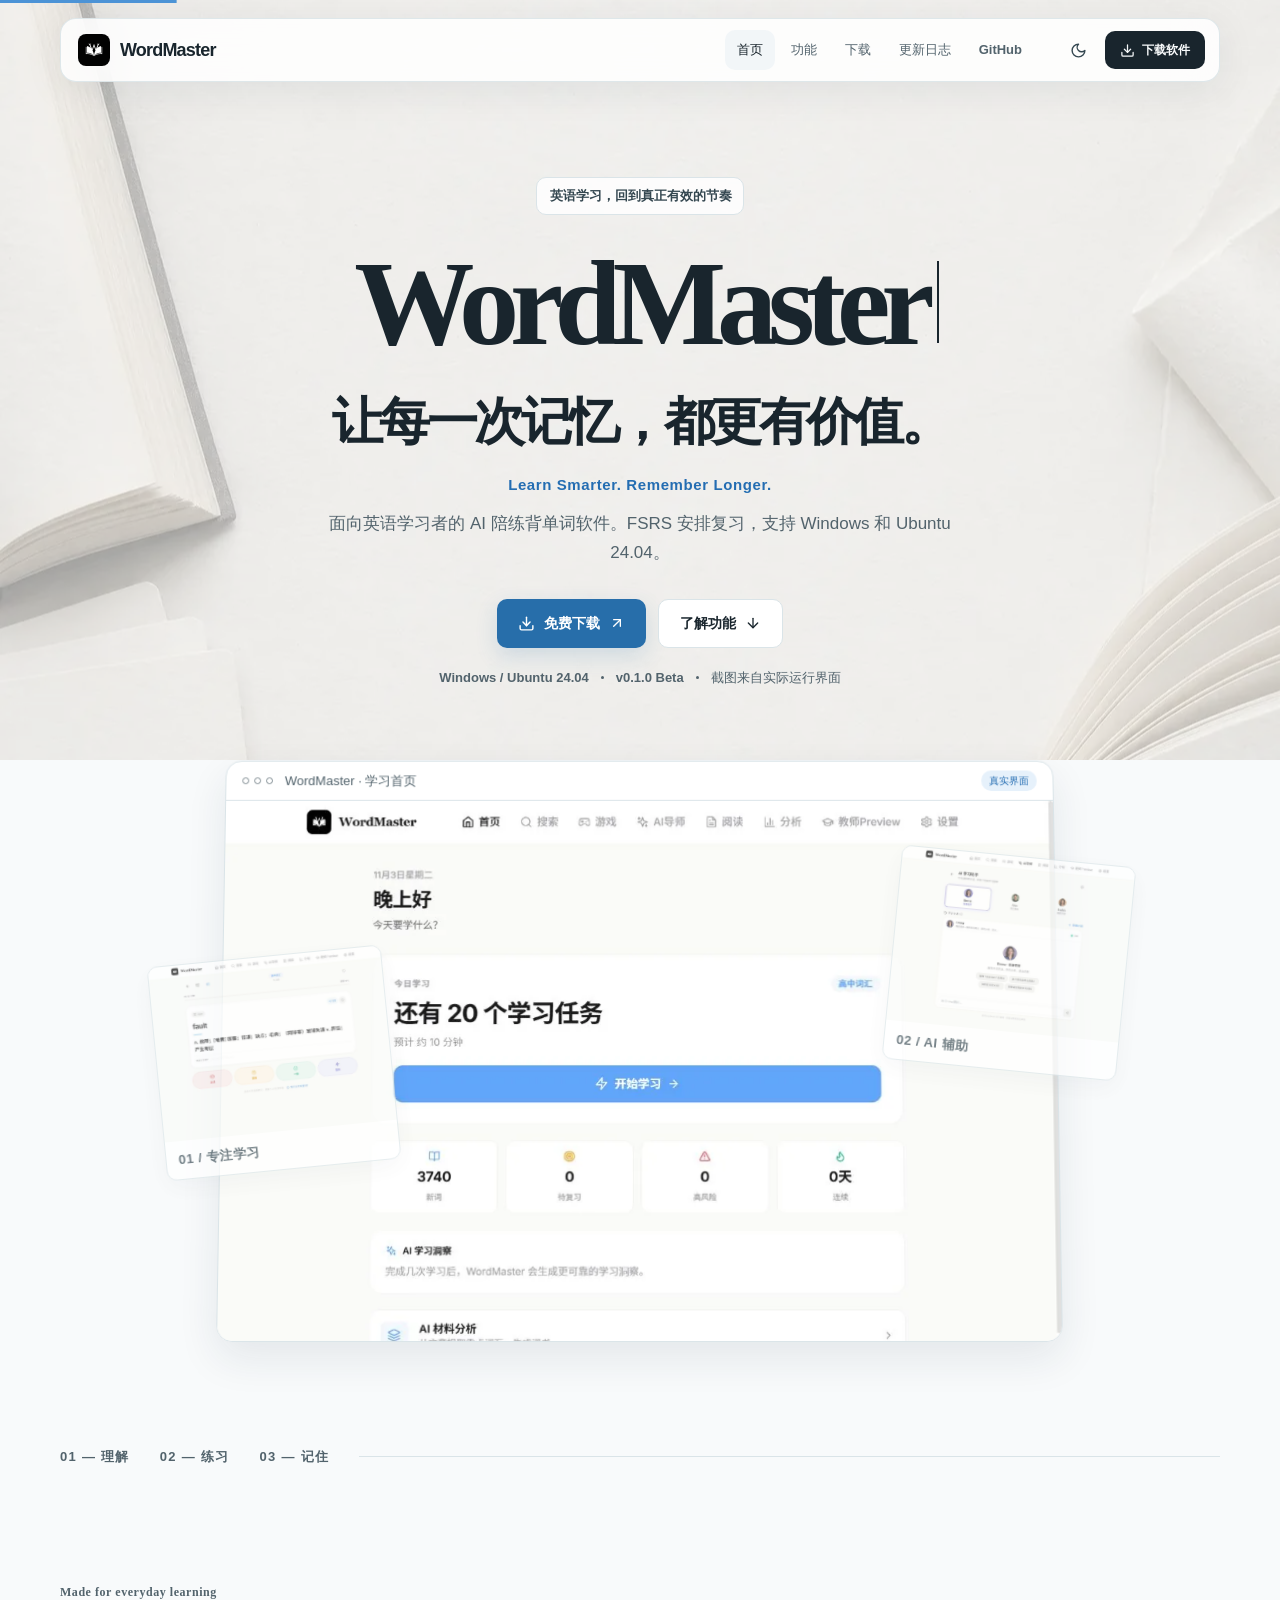
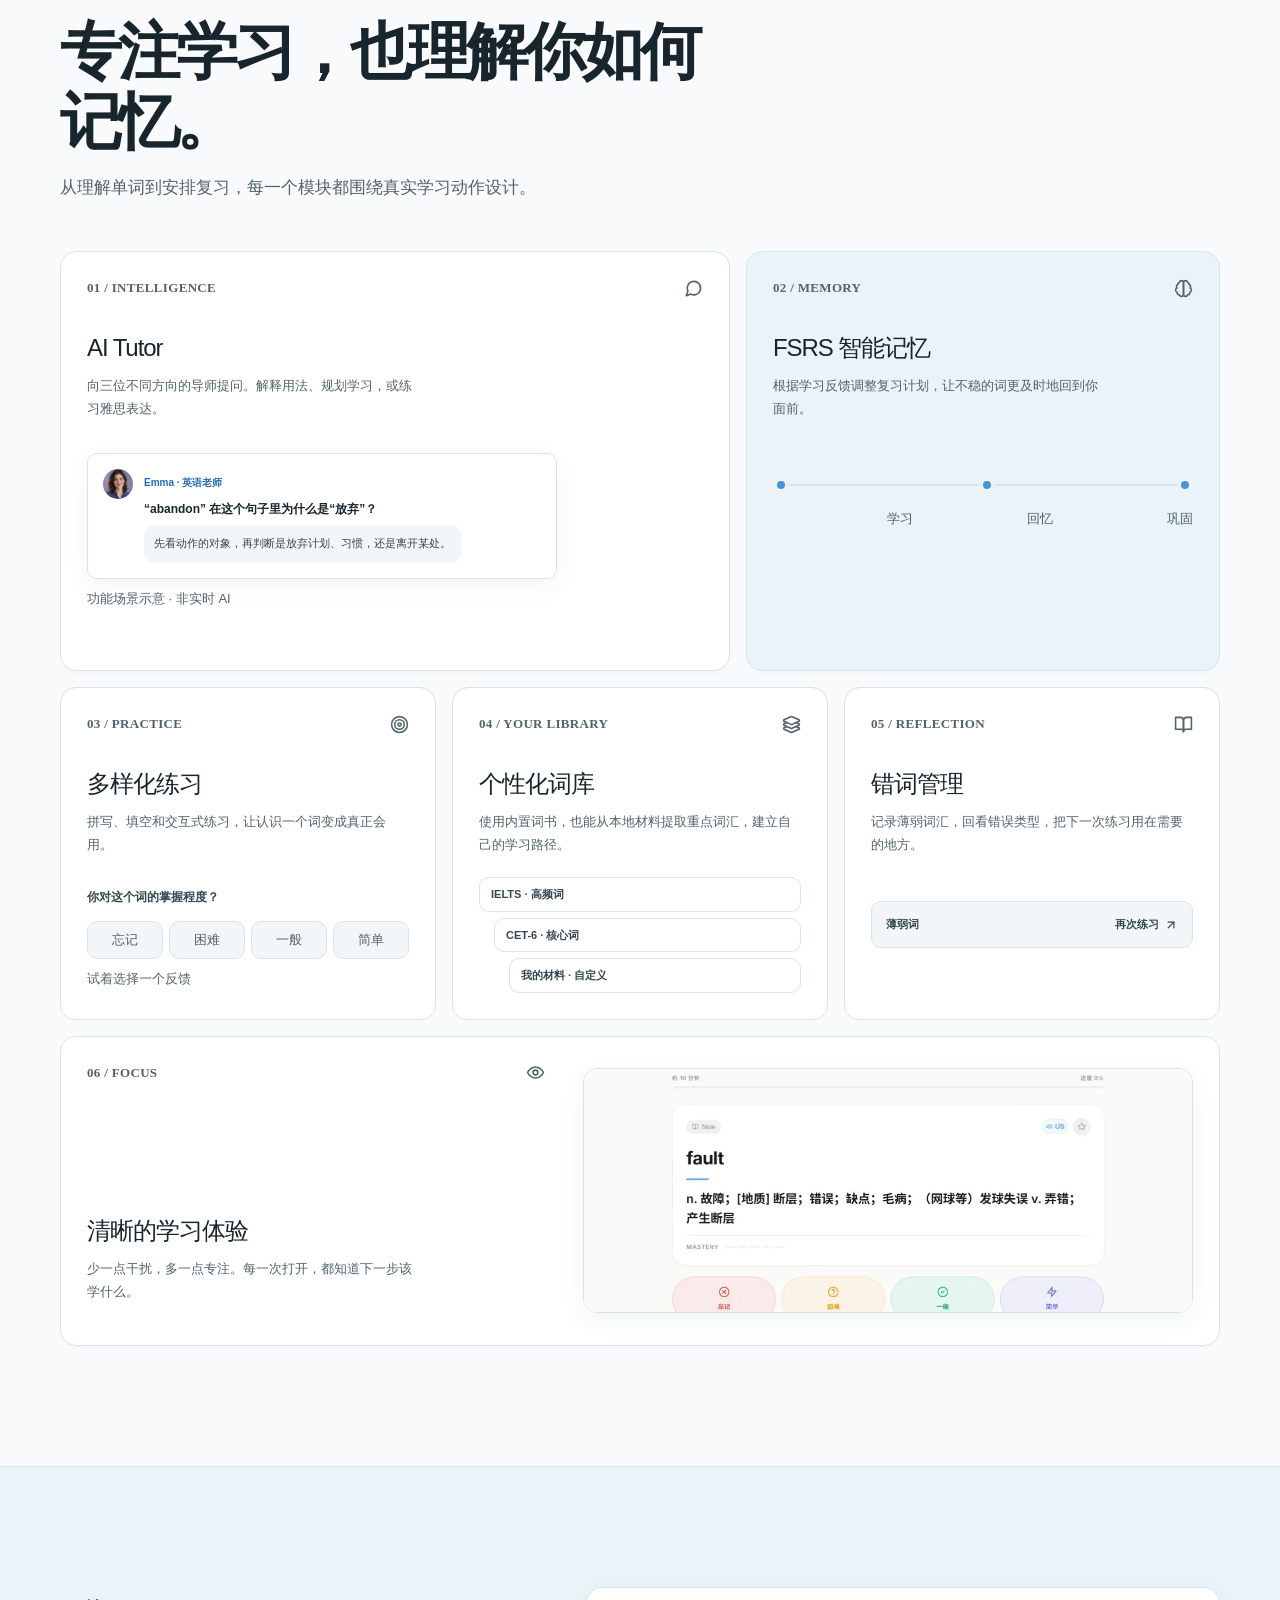
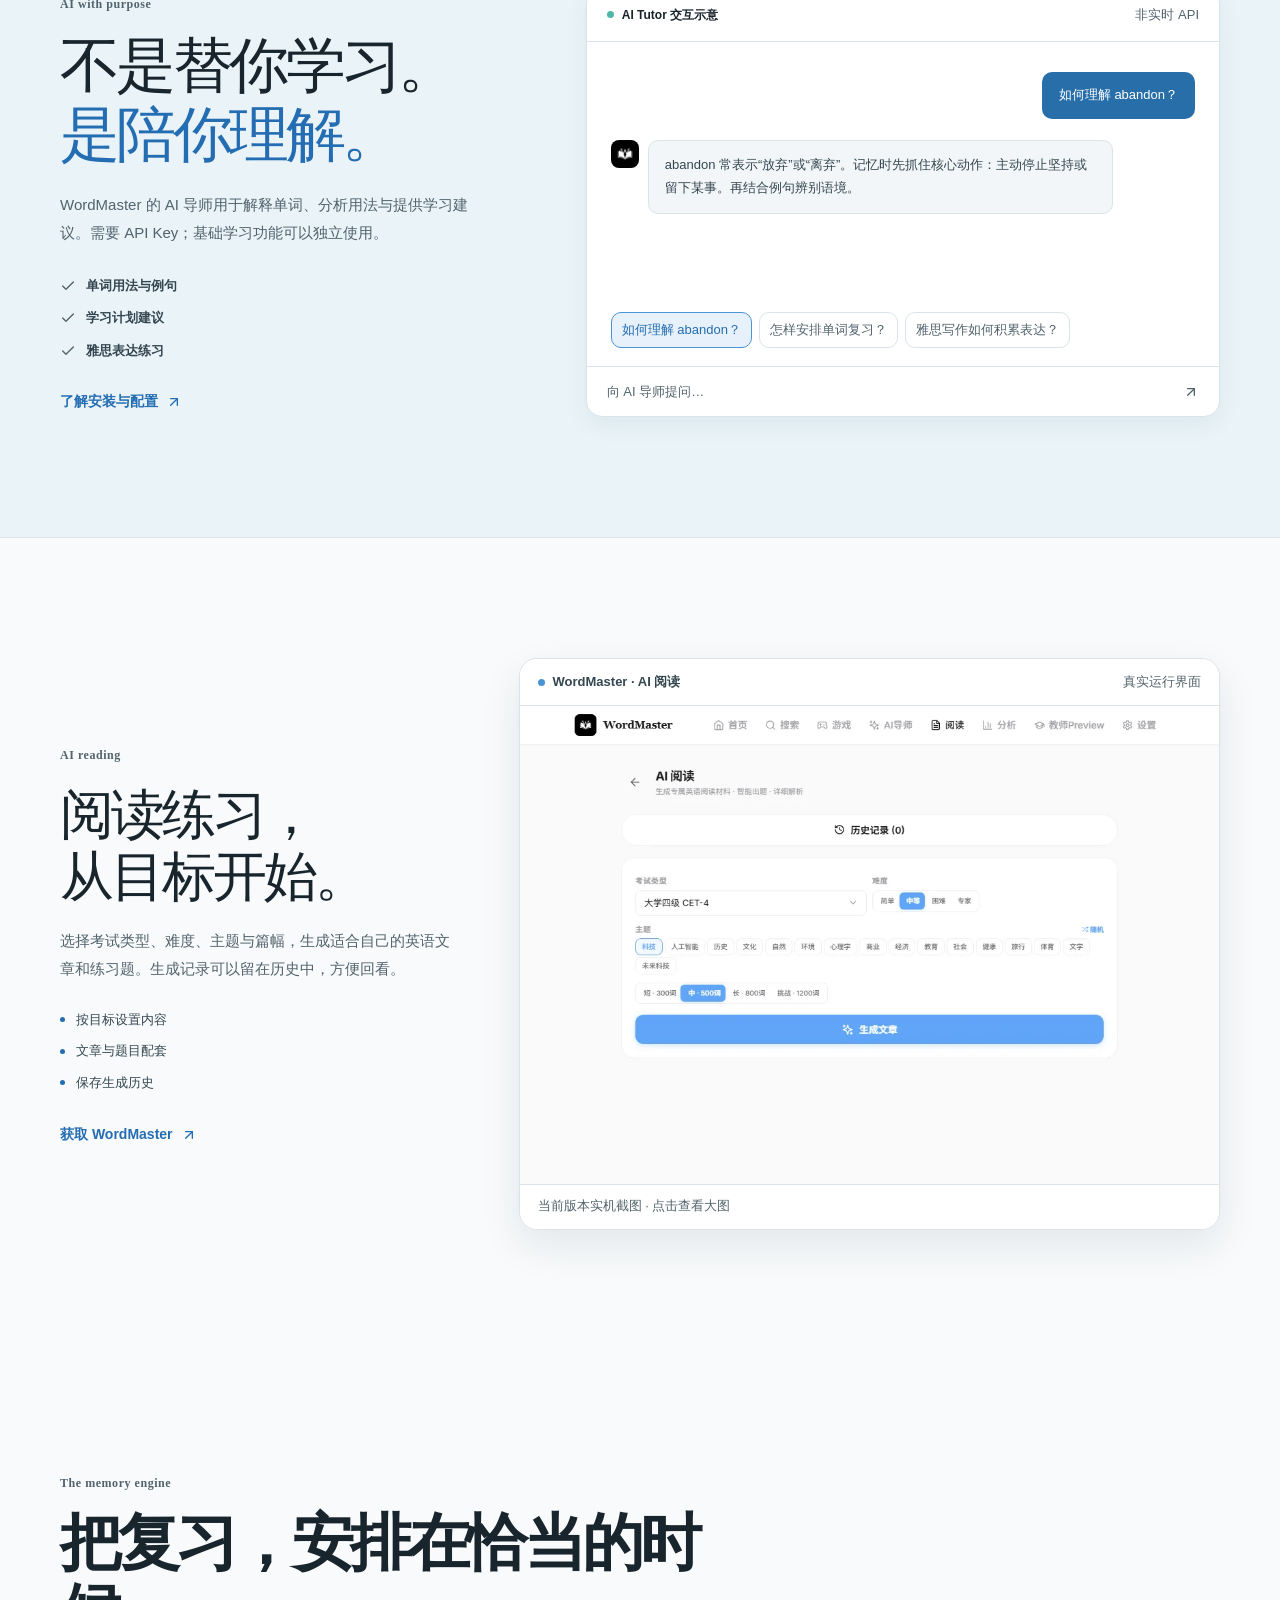
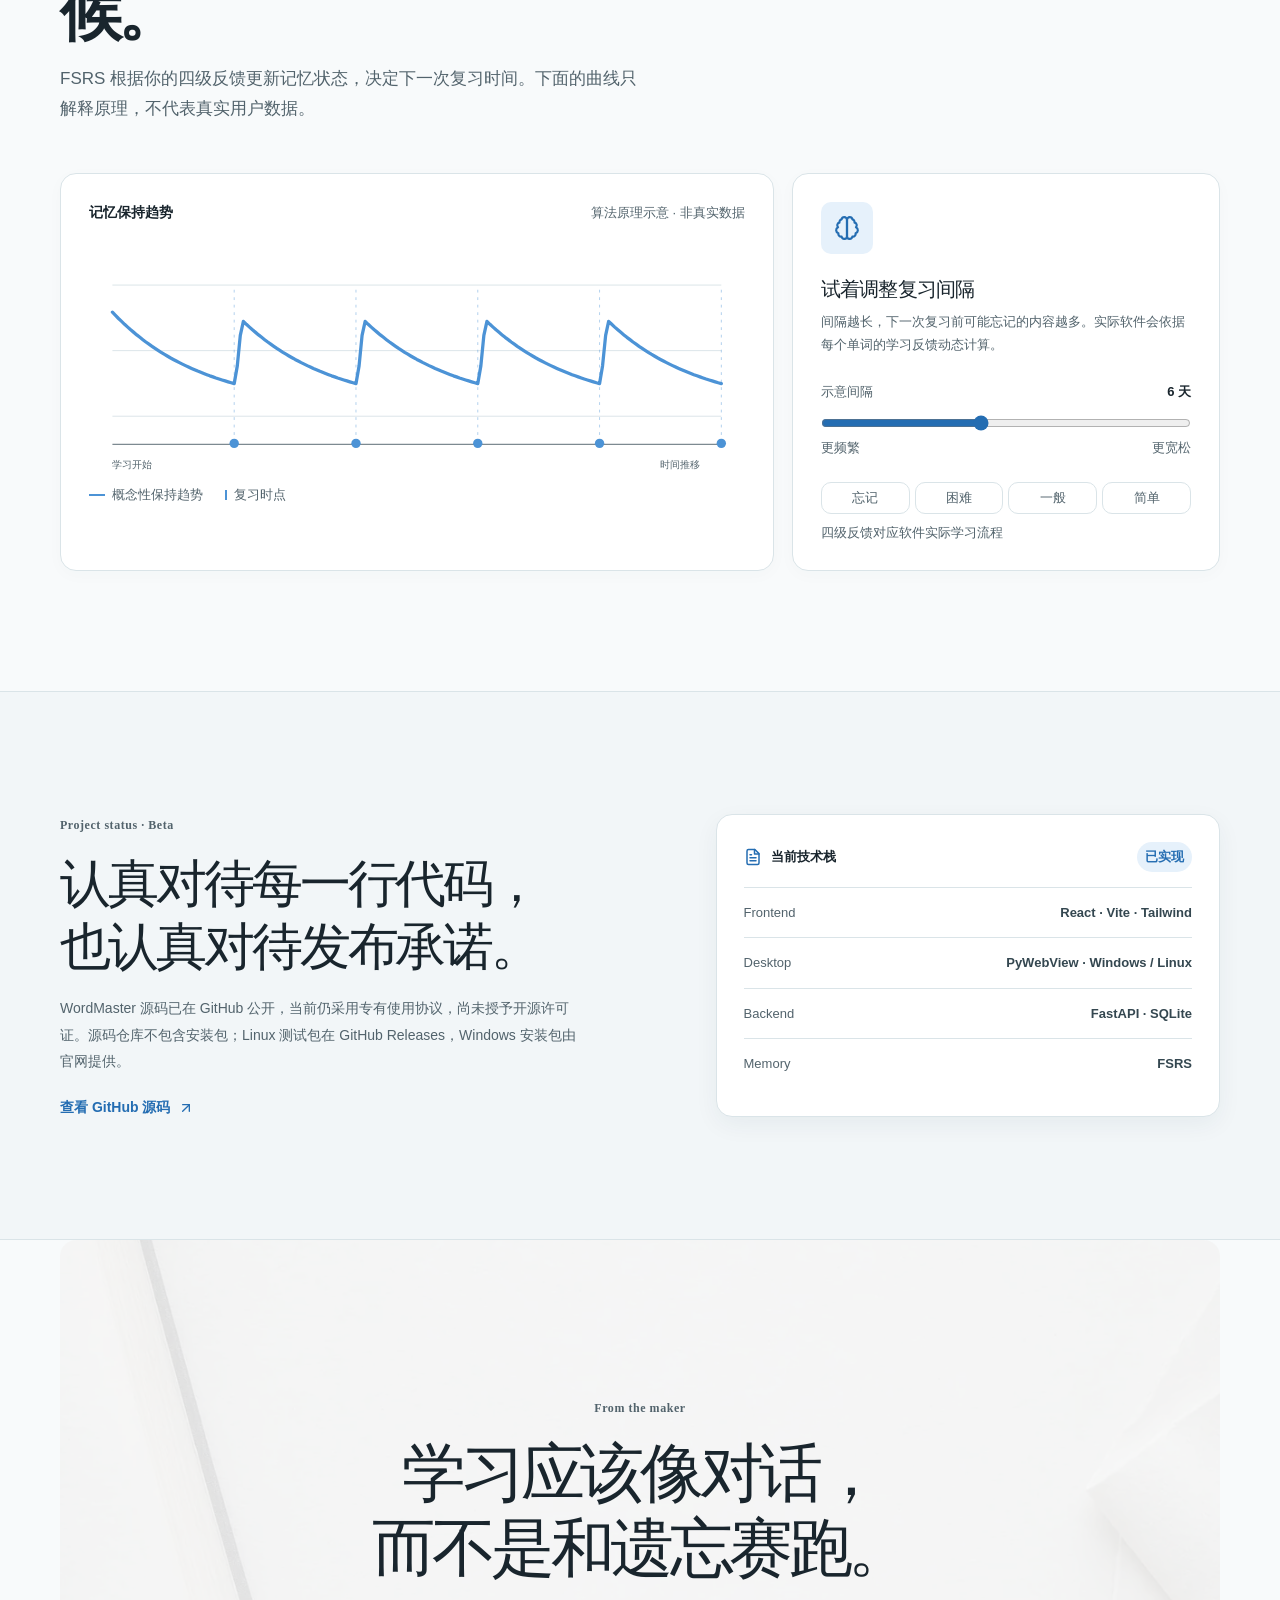
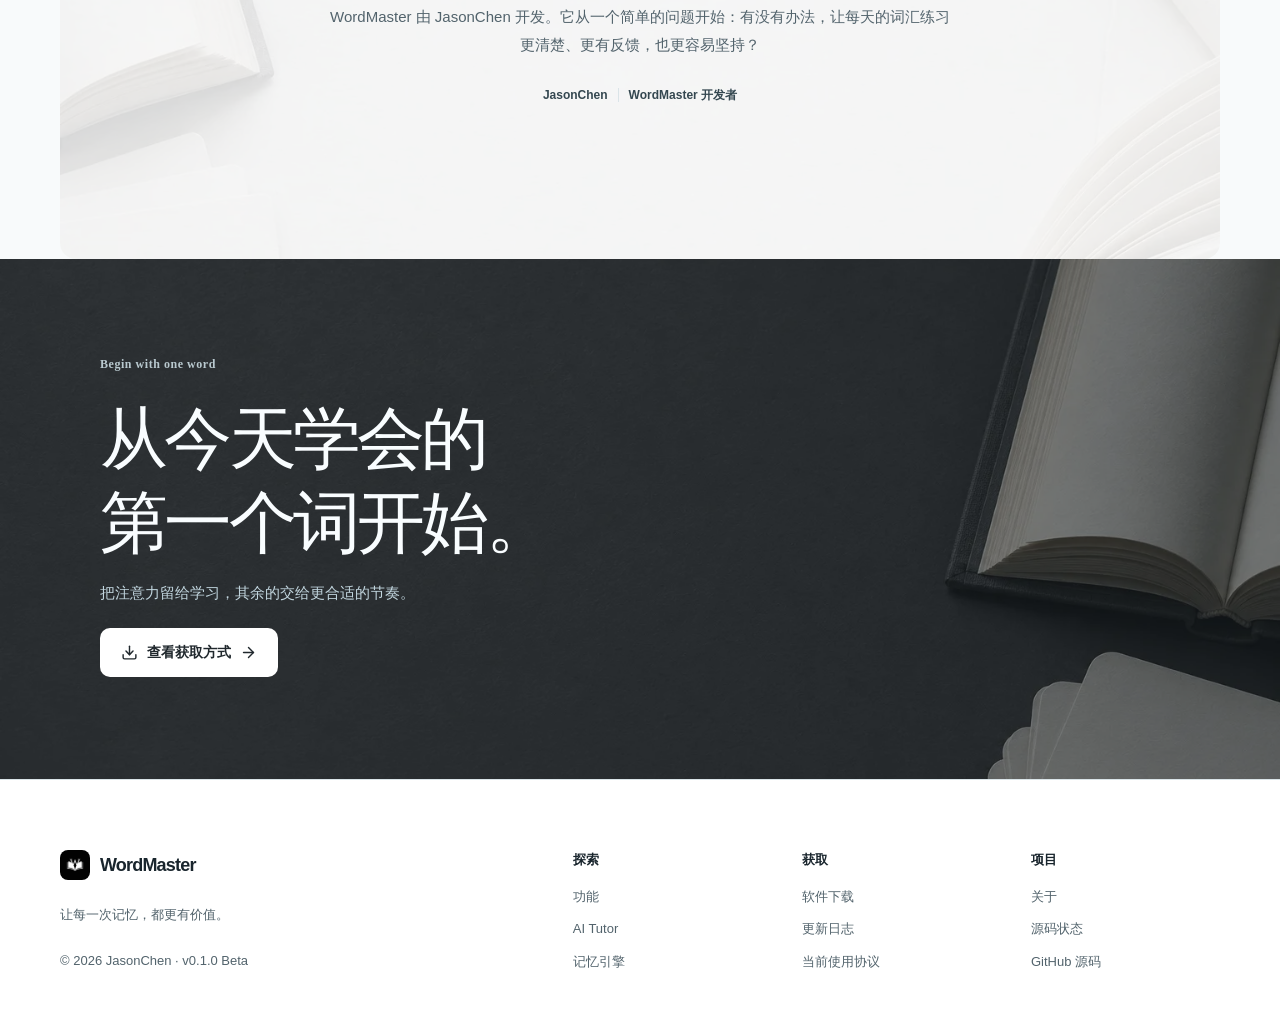
==== commit c322f551: "Keep the hero caret aligned and blinking" ====
--- a/index.html
+++ b/index.html
@@ -6,6 +6,6 @@
   <meta property="og:type" content="website" /><meta property="og:title" content="WordMaster — AI 陪练英语背单词软件" /><meta property="og:description" content="面向英语学习者，AI 陪练与 FSRS 智能复习，支持 Windows 和 Ubuntu 24.04。" /><meta property="og:image" content="https://jasonchen911.github.io/images/og-wordmaster.png" /><meta property="og:image:width" content="1200" /><meta property="og:image:height" content="630" />
   <meta name="twitter:card" content="summary_large_image" /><link rel="icon" type="image/svg+xml" href="/favicon.svg" /><link rel="icon" type="image/png" sizes="32x32" href="/favicon-32.png" /><link rel="preload" as="image" href="/images/background-paper.webp" media="(prefers-color-scheme: light)" /><link rel="preload" as="image" href="/images/wordmaster-home-real.webp" />
   <title>WordMaster — AI 陪练英语背单词软件</title>
-  <script type="module" crossorigin src="/assets/main-DttVxntI.js"></script>
-  <link rel="stylesheet" crossorigin href="/assets/main-EhPOWsng.css">
-<link rel="canonical" href="https://jasonchen911.github.io/" /><meta property="og:url" content="https://jasonchen911.github.io/" /></head><body><div id="root"><a class="skip-link" href="#main-content">跳到主要内容</a><div class="scroll-progress" aria-hidden="true" style="transform:scaleX(0)"></div><header class="site-header "><div class="nav-shell"><a class="brand" aria-label="WordMaster 首页" href="/"><img src="/images/wordmaster-logo.webp" alt="" width="32" height="32"/><span>WordMaster</span></a><nav class="desktop-nav" aria-label="主导航"><a aria-current="page" class="nav-active" href="/">首页</a><a aria-current="page" class="" href="/#features">功能</a><a class="" href="/download/">下载</a><a class="" href="/changelog/">更新日志</a><a href="https://github.com/JasonChen911/WordMaster-V1.0" target="_blank" rel="noopener noreferrer">GitHub</a></nav><div class="nav-actions"><button class="theme-toggle" aria-label="切换深色模式" title="深色模式"><svg xmlns="http://www.w3.org/2000/svg" width="17" height="17" viewBox="0 0 24 24" fill="none" stroke="currentColor" stroke-width="2" stroke-linecap="round" stroke-linejoin="round" class="lucide lucide-moon "><path d="M12 3a6 6 0 0 0 9 9 9 9 0 1 1-9-9Z"></path></svg></button><a class="nav-download" href="/download/"><svg xmlns="http://www.w3.org/2000/svg" width="15" height="15" viewBox="0 0 24 24" fill="none" stroke="currentColor" stroke-width="2" stroke-linecap="round" stroke-linejoin="round" class="lucide lucide-download "><path d="M21 15v4a2 2 0 0 1-2 2H5a2 2 0 0 1-2-2v-4"></path><polyline points="7 10 12 15 17 10"></polyline><line x1="12" x2="12" y1="15" y2="3"></line></svg> 下载软件</a><button class="menu-toggle" aria-expanded="false" aria-label="打开导航菜单"><svg xmlns="http://www.w3.org/2000/svg" width="22" height="22" viewBox="0 0 24 24" fill="none" stroke="currentColor" stroke-width="2" stroke-linecap="round" stroke-linejoin="round" class="lucide lucide-menu "><line x1="4" x2="20" y1="12" y2="12"></line><line x1="4" x2="20" y1="6" y2="6"></line><line x1="4" x2="20" y1="18" y2="18"></line></svg></button></div></div></header><div id="main-content"><main style="opacity:1;transform:none"><!--$--><section class="hero" aria-labelledby="hero-title"><div class="hero-wash" aria-hidden="true"></div><div class="container hero-content"><div class="hero-kicker" style="opacity:1;transform:none">英语学习，回到真正有效的节奏</div><h1 id="hero-title" aria-label="WordMaster"><span class="hero-type" aria-hidden="true"><span style="--hero-key:150ms;--hero-caret-hold:104ms">W</span><span style="--hero-key:254ms;--hero-caret-hold:66ms">o</span><span style="--hero-key:320ms;--hero-caret-hold:100ms">r</span><span style="--hero-key:420ms;--hero-caret-hold:275ms">d</span><span style="--hero-key:695ms;--hero-caret-hold:96ms">M</span><span style="--hero-key:791ms;--hero-caret-hold:63ms">a</span><span style="--hero-key:854ms;--hero-caret-hold:88ms">s</span><span style="--hero-key:942ms;--hero-caret-hold:55ms">t</span><span style="--hero-key:997ms;--hero-caret-hold:48ms">e</span><span style="--hero-key:1045ms;--hero-caret-hold:1120ms">r</span></span></h1><p class="hero-title-cn" style="opacity:1;transform:none">让每一次记忆，都更有价值。</p><p class="hero-tagline" style="opacity:1;transform:none">Learn Smarter. Remember Longer.</p><p class="hero-description" style="opacity:1;transform:none">面向英语学习者的 AI 陪练背单词软件。FSRS 安排复习，支持 Windows 和 Ubuntu 24.04。</p><div class="hero-actions" style="opacity:1;transform:none"><a class="button button-primary" href="/download/"><svg xmlns="http://www.w3.org/2000/svg" width="17" height="17" viewBox="0 0 24 24" fill="none" stroke="currentColor" stroke-width="2" stroke-linecap="round" stroke-linejoin="round" class="lucide lucide-download "><path d="M21 15v4a2 2 0 0 1-2 2H5a2 2 0 0 1-2-2v-4"></path><polyline points="7 10 12 15 17 10"></polyline><line x1="12" x2="12" y1="15" y2="3"></line></svg> 免费下载 <svg xmlns="http://www.w3.org/2000/svg" width="16" height="16" viewBox="0 0 24 24" fill="none" stroke="currentColor" stroke-width="2" stroke-linecap="round" stroke-linejoin="round" class="lucide lucide-arrow-up-right "><path d="M7 7h10v10"></path><path d="M7 17 17 7"></path></svg></a><a class="button button-secondary" href="/#features">了解功能 <svg xmlns="http://www.w3.org/2000/svg" width="16" height="16" viewBox="0 0 24 24" fill="none" stroke="currentColor" stroke-width="2" stroke-linecap="round" stroke-linejoin="round" class="lucide lucide-arrow-down "><path d="M12 5v14"></path><path d="m19 12-7 7-7-7"></path></svg></a></div><div class="hero-proof" style="opacity:1">Windows / Ubuntu 24.04 <span></span> v0.1.0 Beta <span></span> 截图来自实际运行界面</div><div class="hero-stage" style="opacity:1;transform:none"><div class="app-window hero-main-window"><div class="window-bar"><div class="window-dots"><i></i><i></i><i></i></div><span>WordMaster · 学习首页</span><span class="window-chip">真实界面</span></div><button type="button" class="screenshot-open" aria-label="放大查看：WordMaster 实际运行的学习首页，显示今日任务、词汇统计和学习入口"><img src="/images/wordmaster-home-real.webp" alt="WordMaster 实际运行的学习首页，显示今日任务、词汇统计和学习入口" width="1075" height="866" loading="eager"/></button></div><div class="hero-float hero-float-study" style="opacity:0.15;transform:translateX(105px) rotate(-2deg)"><button type="button" class="screenshot-open" aria-label="放大查看：WordMaster 实际运行的单词学习卡片"><img src="/images/wordmaster-study-real.webp" alt="WordMaster 实际运行的单词学习卡片" width="1081" height="871" loading="lazy"/></button><span>01 / 专注学习</span></div><div class="hero-float hero-float-tutor" style="opacity:0.15;transform:translateX(-105px) rotate(2deg)"><button type="button" class="screenshot-open" aria-label="放大查看：WordMaster 实际运行的 AI 导师页面"><img src="/images/wordmaster-tutor-real.webp" alt="WordMaster 实际运行的 AI 导师页面" width="1081" height="871" loading="lazy"/></button><span>02 / AI 辅助</span></div></div></div></section><!--$--><div class="editorial-line container"><span>01 — 理解</span><span>02 — 练习</span><span>03 — 记住</span><div></div></div><section id="features" class="section features-section container"><div class=""><div class="section-heading"><span class="eyebrow">Made for everyday learning</span><h2>专注学习，也理解你如何记忆。</h2><p>从理解单词到安排复习，每一个模块都围绕真实学习动作设计。</p></div></div><div class="bento"><div class="feature-card feature-tutor"><div class="feature-top"><span class="feature-number">01 / INTELLIGENCE</span><svg xmlns="http://www.w3.org/2000/svg" width="19" height="19" viewBox="0 0 24 24" fill="none" stroke="currentColor" stroke-width="2" stroke-linecap="round" stroke-linejoin="round" class="lucide lucide-message-circle "><path d="m3 21 1.9-5.7a8.5 8.5 0 1 1 3.8 3.8z"></path></svg></div><div class="feature-body"><h3>AI Tutor</h3><p>向三位不同方向的导师提问。解释用法、规划学习，或练习雅思表达。</p></div><div class="mini-conversation"><div class="mini-person"><img src="/images/emma.webp" alt="" width="512" height="512" loading="lazy"/></div><div><small>Emma · 英语老师</small><p>“abandon” 在这个句子里为什么是“放弃”？</p><div class="mini-answer">先看动作的对象，再判断是放弃计划、习惯，还是离开某处。</div></div></div><span class="demo-label">功能场景示意 · 非实时 AI</span></div><div class="feature-card feature-memory"><div class="feature-top"><span class="feature-number">02 / MEMORY</span><svg xmlns="http://www.w3.org/2000/svg" width="19" height="19" viewBox="0 0 24 24" fill="none" stroke="currentColor" stroke-width="2" stroke-linecap="round" stroke-linejoin="round" class="lucide lucide-brain "><path d="M9.5 2A2.5 2.5 0 0 1 12 4.5v15a2.5 2.5 0 0 1-4.96.44 2.5 2.5 0 0 1-2.96-3.08 3 3 0 0 1-.34-5.58 2.5 2.5 0 0 1 1.32-4.24 2.5 2.5 0 0 1 1.98-3A2.5 2.5 0 0 1 9.5 2Z"></path><path d="M14.5 2A2.5 2.5 0 0 0 12 4.5v15a2.5 2.5 0 0 0 4.96.44 2.5 2.5 0 0 0 2.96-3.08 3 3 0 0 0 .34-5.58 2.5 2.5 0 0 0-1.32-4.24 2.5 2.5 0 0 0-1.98-3A2.5 2.5 0 0 0 14.5 2Z"></path></svg></div><div class="feature-body"><h3>FSRS 智能记忆</h3><p>根据学习反馈调整复习计划，让不稳的词更及时地回到你面前。</p></div><div class="memory-mini"><div class="memory-mini-line"></div><span>学习</span><span>回忆</span><span>巩固</span></div></div><div class="feature-card feature-practice"><div class="feature-top"><span class="feature-number">03 / PRACTICE</span><svg xmlns="http://www.w3.org/2000/svg" width="19" height="19" viewBox="0 0 24 24" fill="none" stroke="currentColor" stroke-width="2" stroke-linecap="round" stroke-linejoin="round" class="lucide lucide-target "><circle cx="12" cy="12" r="10"></circle><circle cx="12" cy="12" r="6"></circle><circle cx="12" cy="12" r="2"></circle></svg></div><div class="feature-body"><h3>多样化练习</h3><p>拼写、填空和交互式练习，让认识一个词变成真正会用。</p></div><div class="practice-demo" aria-label="复习反馈交互示意"><span>你对这个词的掌握程度？</span><div><button class="" aria-pressed="false">忘记</button><button class="" aria-pressed="false">困难</button><button class="" aria-pressed="false">一般</button><button class="" aria-pressed="false">简单</button></div><small>试着选择一个反馈</small></div></div><div class="feature-card feature-books"><div class="feature-top"><span class="feature-number">04 / YOUR LIBRARY</span><svg xmlns="http://www.w3.org/2000/svg" width="19" height="19" viewBox="0 0 24 24" fill="none" stroke="currentColor" stroke-width="2" stroke-linecap="round" stroke-linejoin="round" class="lucide lucide-layers3 "><path d="m12.83 2.18a2 2 0 0 0-1.66 0L2.6 6.08a1 1 0 0 0 0 1.83l8.58 3.91a2 2 0 0 0 1.66 0l8.58-3.9a1 1 0 0 0 0-1.83Z"></path><path d="m6.08 9.5-3.5 1.6a1 1 0 0 0 0 1.81l8.6 3.91a2 2 0 0 0 1.65 0l8.58-3.9a1 1 0 0 0 0-1.83l-3.5-1.59"></path><path d="m6.08 14.5-3.5 1.6a1 1 0 0 0 0 1.81l8.6 3.91a2 2 0 0 0 1.65 0l8.58-3.9a1 1 0 0 0 0-1.83l-3.5-1.59"></path></svg></div><div class="feature-body"><h3>个性化词库</h3><p>使用内置词书，也能从本地材料提取重点词汇，建立自己的学习路径。</p></div><div class="book-stack"><span>IELTS · 高频词</span><span>CET-6 · 核心词</span><span>我的材料 · 自定义</span></div></div><div class="feature-card feature-mistakes"><div class="feature-top"><span class="feature-number">05 / REFLECTION</span><svg xmlns="http://www.w3.org/2000/svg" width="19" height="19" viewBox="0 0 24 24" fill="none" stroke="currentColor" stroke-width="2" stroke-linecap="round" stroke-linejoin="round" class="lucide lucide-book-open "><path d="M2 3h6a4 4 0 0 1 4 4v14a3 3 0 0 0-3-3H2z"></path><path d="M22 3h-6a4 4 0 0 0-4 4v14a3 3 0 0 1 3-3h7z"></path></svg></div><div class="feature-body"><h3>错词管理</h3><p>记录薄弱词汇，回看错误类型，把下一次练习用在需要的地方。</p></div><div class="mistake-visual"><span>薄弱词</span><span>再次练习 <svg xmlns="http://www.w3.org/2000/svg" width="14" height="14" viewBox="0 0 24 24" fill="none" stroke="currentColor" stroke-width="2" stroke-linecap="round" stroke-linejoin="round" class="lucide lucide-arrow-up-right "><path d="M7 7h10v10"></path><path d="M7 17 17 7"></path></svg></span></div></div><div class="feature-card feature-focus"><div class="feature-focus-copy"><div class="feature-top"><span class="feature-number">06 / FOCUS</span><svg xmlns="http://www.w3.org/2000/svg" width="19" height="19" viewBox="0 0 24 24" fill="none" stroke="currentColor" stroke-width="2" stroke-linecap="round" stroke-linejoin="round" class="lucide lucide-eye "><path d="M2 12s3-7 10-7 10 7 10 7-3 7-10 7-10-7-10-7Z"></path><circle cx="12" cy="12" r="3"></circle></svg></div><div class="feature-body"><h3>清晰的学习体验</h3><p>少一点干扰，多一点专注。每一次打开，都知道下一步该学什么。</p></div></div><div class="feature-focus-visual"><button type="button" class="screenshot-open" aria-label="放大查看：真实的 WordMaster 学习卡片界面"><img src="/images/wordmaster-study-real.webp" alt="真实的 WordMaster 学习卡片界面" width="1081" height="871" loading="lazy"/></button></div></div></div></section><section id="intelligence" class="section intelligence-section"><div class="container intelligence-grid"><div class="intelligence-copy"><span class="eyebrow">AI with purpose</span><h2>不是替你学习。<br/><em>是陪你理解。</em></h2><p>WordMaster 的 AI 导师用于解释单词、分析用法与提供学习建议。需要 API Key；基础学习功能可以独立使用。</p><div class="ai-bullets"><span><svg xmlns="http://www.w3.org/2000/svg" width="16" height="16" viewBox="0 0 24 24" fill="none" stroke="currentColor" stroke-width="2" stroke-linecap="round" stroke-linejoin="round" class="lucide lucide-check "><path d="M20 6 9 17l-5-5"></path></svg> 单词用法与例句</span><span><svg xmlns="http://www.w3.org/2000/svg" width="16" height="16" viewBox="0 0 24 24" fill="none" stroke="currentColor" stroke-width="2" stroke-linecap="round" stroke-linejoin="round" class="lucide lucide-check "><path d="M20 6 9 17l-5-5"></path></svg> 学习计划建议</span><span><svg xmlns="http://www.w3.org/2000/svg" width="16" height="16" viewBox="0 0 24 24" fill="none" stroke="currentColor" stroke-width="2" stroke-linecap="round" stroke-linejoin="round" class="lucide lucide-check "><path d="M20 6 9 17l-5-5"></path></svg> 雅思表达练习</span></div><a class="text-link" href="/download/">了解安装与配置 <svg xmlns="http://www.w3.org/2000/svg" width="16" height="16" viewBox="0 0 24 24" fill="none" stroke="currentColor" stroke-width="2" stroke-linecap="round" stroke-linejoin="round" class="lucide lucide-arrow-up-right "><path d="M7 7h10v10"></path><path d="M7 17 17 7"></path></svg></a></div><div class="ai-demo"><div class="demo-window-top"><div class="demo-window-title"><span class="demo-status"></span> AI Tutor 交互示意</div><span>非实时 API</span></div><div class="demo-chat"><div class="demo-message user">如何理解 abandon？</div><div class="demo-message assistant" style="opacity:0;transform:translateY(10px) scale(0.98)"><img src="/images/wordmaster-logo.webp" alt="" width="28" height="28"/><p>abandon 常表示“放弃”或“离弃”。记忆时先抓住核心动作：主动停止坚持或留下某事。再结合例句辨别语境。</p></div></div><div class="demo-prompts"><button aria-pressed="true">如何理解 abandon？</button><button aria-pressed="false">怎样安排单词复习？</button><button aria-pressed="false">雅思写作如何积累表达？</button></div><div class="demo-input">向 AI 导师提问… <svg xmlns="http://www.w3.org/2000/svg" width="16" height="16" viewBox="0 0 24 24" fill="none" stroke="currentColor" stroke-width="2" stroke-linecap="round" stroke-linejoin="round" class="lucide lucide-arrow-up-right "><path d="M7 7h10v10"></path><path d="M7 17 17 7"></path></svg></div></div></div></section><section id="reading" class="section reading-section container" aria-labelledby="reading-title"><div class="reading-copy"><span class="eyebrow">AI reading</span><h2 id="reading-title">阅读练习，<br/>从目标开始。</h2><p>选择考试类型、难度、主题与篇幅，生成适合自己的英语文章和练习题。生成记录可以留在历史中，方便回看。</p><div class="reading-points"><span>按目标设置内容</span><span>文章与题目配套</span><span>保存生成历史</span></div><a class="text-link" href="/download/">获取 WordMaster <svg xmlns="http://www.w3.org/2000/svg" width="16" height="16" viewBox="0 0 24 24" fill="none" stroke="currentColor" stroke-width="2" stroke-linecap="round" stroke-linejoin="round" class="lucide lucide-arrow-up-right "><path d="M7 7h10v10"></path><path d="M7 17 17 7"></path></svg></a></div><div class="reading-preview"><div class="reading-preview-bar"><span><i></i> WordMaster · AI 阅读</span><span>真实运行界面</span></div><button type="button" class="screenshot-open" aria-label="放大查看：WordMaster AI 阅读真实界面，展示考试类型、难度、主题、篇幅和历史记录入口"><img src="/images/wordmaster-reading-real.webp" alt="WordMaster AI 阅读真实界面，展示考试类型、难度、主题、篇幅和历史记录入口" width="1024" height="700" loading="lazy"/></button><p>当前版本实机截图 · 点击查看大图</p></div></section><section id="memory" class="section memory-section container"><div class=""><div class="section-heading"><span class="eyebrow">The memory engine</span><h2>把复习，安排在恰当的时候。</h2><p>FSRS 根据你的四级反馈更新记忆状态，决定下一次复习时间。下面的曲线只解释原理，不代表真实用户数据。</p></div></div><div class="memory-layout"><div class="chart-panel"><div class="chart-header"><span>记忆保持趋势</span><span class="chart-disclaimer">算法原理示意 · 非真实数据</span></div><svg viewBox="0 0 700 240" role="img" aria-label="记忆保持趋势示意，当前复习间隔为 6 天"><g class="chart-grid"><line x1="25" y1="40" x2="675" y2="40"></line><line x1="25" y1="110" x2="675" y2="110"></line><line x1="25" y1="180" x2="675" y2="180"></line><line x1="25" y1="210" x2="675" y2="210"></line></g><path d="M25.0 69.0 L28.3 72.4 L31.5 75.7 L34.8 78.8 L38.0 81.9 L41.3 84.9 L44.5 87.8 L47.8 90.5 L51.0 93.2 L54.3 95.8 L57.5 98.3 L60.7 100.8 L64.0 103.1 L67.3 105.4 L70.5 107.6 L73.7 109.7 L77.0 111.8 L80.2 113.8 L83.5 115.7 L86.7 117.6 L90.0 119.4 L93.2 121.1 L96.5 122.8 L99.7 124.4 L103.0 126.0 L106.2 127.5 L109.5 129.0 L112.7 130.4 L116.0 131.8 L119.3 133.1 L122.5 134.4 L125.8 135.7 L129.0 136.9 L132.3 138.0 L135.5 139.2 L138.8 140.3 L142.0 141.3 L145.3 142.3 L148.5 143.3 L151.8 144.3 L155.0 145.2 L158.3 126.3 L161.5 93.7 L164.8 78.8 L168.0 81.9 L171.3 84.9 L174.5 87.8 L177.8 90.5 L181.0 93.2 L184.3 95.8 L187.5 98.3 L190.8 100.8 L194.0 103.1 L197.3 105.4 L200.5 107.6 L203.8 109.7 L207.0 111.8 L210.3 113.8 L213.5 115.7 L216.8 117.6 L220.0 119.4 L223.3 121.1 L226.5 122.8 L229.8 124.4 L233.0 126.0 L236.3 127.5 L239.5 129.0 L242.8 130.4 L246.0 131.8 L249.3 133.1 L252.5 134.4 L255.8 135.7 L259.0 136.9 L262.3 138.0 L265.5 139.2 L268.8 140.3 L272.0 141.3 L275.3 142.3 L278.5 143.3 L281.8 144.3 L285.0 145.2 L288.3 126.3 L291.5 93.7 L294.8 78.8 L298.0 81.9 L301.3 84.9 L304.5 87.8 L307.8 90.5 L311.0 93.2 L314.3 95.8 L317.5 98.3 L320.8 100.8 L324.0 103.1 L327.3 105.4 L330.5 107.6 L333.8 109.7 L337.0 111.8 L340.3 113.8 L343.5 115.7 L346.8 117.6 L350.0 119.4 L353.3 121.1 L356.5 122.8 L359.8 124.4 L363.0 126.0 L366.3 127.5 L369.5 129.0 L372.8 130.4 L376.0 131.8 L379.3 133.1 L382.5 134.4 L385.8 135.7 L389.0 136.9 L392.3 138.0 L395.5 139.2 L398.8 140.3 L402.0 141.3 L405.3 142.3 L408.5 143.3 L411.8 144.3 L415.0 145.2 L418.3 126.3 L421.5 93.7 L424.8 78.8 L428.0 81.9 L431.3 84.9 L434.5 87.8 L437.7 90.5 L441.0 93.2 L444.2 95.8 L447.5 98.3 L450.7 100.8 L454.0 103.1 L457.2 105.4 L460.5 107.6 L463.7 109.7 L467.0 111.8 L470.2 113.8 L473.5 115.7 L476.7 117.6 L480.0 119.4 L483.2 121.1 L486.5 122.8 L489.7 124.4 L493.0 126.0 L496.2 127.5 L499.5 129.0 L502.7 130.4 L506.0 131.8 L509.2 133.1 L512.5 134.4 L515.7 135.7 L519.0 136.9 L522.2 138.0 L525.5 139.2 L528.7 140.3 L532.0 141.3 L535.2 142.3 L538.5 143.3 L541.7 144.3 L545.0 145.2 L548.2 126.3 L551.5 93.7 L554.7 78.8 L558.0 81.9 L561.2 84.9 L564.5 87.8 L567.7 90.5 L571.0 93.2 L574.2 95.8 L577.5 98.3 L580.7 100.8 L584.0 103.1 L587.2 105.4 L590.5 107.6 L593.7 109.7 L597.0 111.8 L600.2 113.8 L603.5 115.7 L606.7 117.6 L610.0 119.4 L613.2 121.1 L616.5 122.8 L619.7 124.4 L623.0 126.0 L626.2 127.5 L629.5 129.0 L632.7 130.4 L636.0 131.8 L639.2 133.1 L642.5 134.4 L645.7 135.7 L649.0 136.9 L652.2 138.0 L655.5 139.2 L658.7 140.3 L662.0 141.3 L665.2 142.3 L668.5 143.3 L671.7 144.3 L675.0 145.2" fill="none" stroke="var(--blue)" stroke-width="3.5" stroke-linecap="round" stroke-linejoin="round" pathLength="1" stroke-dashoffset="0" stroke-dasharray="1 1"></path><g opacity="1" style="transform:translateX(130px);transform-origin:50% 50%;transform-box:fill-box"><line class="review-marker" x1="25" y1="45" x2="25" y2="210"></line><circle cx="25" cy="209" r="5" fill="var(--blue)"></circle></g><g opacity="1" style="transform:translateX(260px);transform-origin:50% 50%;transform-box:fill-box"><line class="review-marker" x1="25" y1="45" x2="25" y2="210"></line><circle cx="25" cy="209" r="5" fill="var(--blue)"></circle></g><g opacity="1" style="transform:translateX(390px);transform-origin:50% 50%;transform-box:fill-box"><line class="review-marker" x1="25" y1="45" x2="25" y2="210"></line><circle cx="25" cy="209" r="5" fill="var(--blue)"></circle></g><g opacity="1" style="transform:translateX(520px);transform-origin:50% 50%;transform-box:fill-box"><line class="review-marker" x1="25" y1="45" x2="25" y2="210"></line><circle cx="25" cy="209" r="5" fill="var(--blue)"></circle></g><g opacity="1" style="transform:translateX(650px);transform-origin:50% 50%;transform-box:fill-box"><line class="review-marker" x1="25" y1="45" x2="25" y2="210"></line><circle cx="25" cy="209" r="5" fill="var(--blue)"></circle></g><g opacity="0" style="transform:translateX(780px);transform-origin:50% 50%;transform-box:fill-box"><line class="review-marker" x1="25" y1="45" x2="25" y2="210"></line><circle cx="25" cy="209" r="5" fill="var(--blue)"></circle></g><g opacity="0" style="transform:translateX(909.9999999999999px);transform-origin:50% 50%;transform-box:fill-box"><line class="review-marker" x1="25" y1="45" x2="25" y2="210"></line><circle cx="25" cy="209" r="5" fill="var(--blue)"></circle></g><g opacity="0" style="transform:translateX(1040px);transform-origin:50% 50%;transform-box:fill-box"><line class="review-marker" x1="25" y1="45" x2="25" y2="210"></line><circle cx="25" cy="209" r="5" fill="var(--blue)"></circle></g><g opacity="0" style="transform:translateX(1170px);transform-origin:50% 50%;transform-box:fill-box"><line class="review-marker" x1="25" y1="45" x2="25" y2="210"></line><circle cx="25" cy="209" r="5" fill="var(--blue)"></circle></g><g opacity="0" style="transform:translateX(1300px);transform-origin:50% 50%;transform-box:fill-box"><line class="review-marker" x1="25" y1="45" x2="25" y2="210"></line><circle cx="25" cy="209" r="5" fill="var(--blue)"></circle></g><text x="25" y="235">学习开始</text><text x="610" y="235">时间推移</text></svg><div class="chart-legend"><span><i></i> 概念性保持趋势</span><span><i></i> 复习时点</span></div></div><div class="memory-controls"><div class="control-icon"><svg xmlns="http://www.w3.org/2000/svg" width="26" height="26" viewBox="0 0 24 24" fill="none" stroke="currentColor" stroke-width="2" stroke-linecap="round" stroke-linejoin="round" class="lucide lucide-brain "><path d="M9.5 2A2.5 2.5 0 0 1 12 4.5v15a2.5 2.5 0 0 1-4.96.44 2.5 2.5 0 0 1-2.96-3.08 3 3 0 0 1-.34-5.58 2.5 2.5 0 0 1 1.32-4.24 2.5 2.5 0 0 1 1.98-3A2.5 2.5 0 0 1 9.5 2Z"></path><path d="M14.5 2A2.5 2.5 0 0 0 12 4.5v15a2.5 2.5 0 0 0 4.96.44 2.5 2.5 0 0 0 2.96-3.08 3 3 0 0 0 .34-5.58 2.5 2.5 0 0 0-1.32-4.24 2.5 2.5 0 0 0-1.98-3A2.5 2.5 0 0 0 14.5 2Z"></path></svg></div><h3>试着调整复习间隔</h3><p>间隔越长，下一次复习前可能忘记的内容越多。实际软件会依据每个单词的学习反馈动态计算。</p><label for="interval-slider">示意间隔 <strong>6<!-- --> 天</strong></label><input id="interval-slider" type="range" min="3" max="10" value="6"/><div class="range-ends"><span>更频繁</span><span>更宽松</span></div><div class="grade-row"><span>忘记</span><span>困难</span><span>一般</span><span>简单</span></div><small>四级反馈对应软件实际学习流程</small></div></div></section><section id="source" class="section source-section"><div class="container source-grid"><div class=""><span class="eyebrow">Project status · Beta</span><h2>认真对待每一行代码，<br/>也认真对待发布承诺。</h2><p>WordMaster 源码已在 GitHub 公开，当前仍采用专有使用协议，尚未授予开源许可证。源码仓库不包含安装包；Linux 测试包在 GitHub Releases，Windows 安装包由官网提供。</p><a class="text-link" href="https://github.com/JasonChen911/WordMaster-V1.0" target="_blank" rel="noopener noreferrer">查看 GitHub 源码 <svg xmlns="http://www.w3.org/2000/svg" width="16" height="16" viewBox="0 0 24 24" fill="none" stroke="currentColor" stroke-width="2" stroke-linecap="round" stroke-linejoin="round" class="lucide lucide-arrow-up-right "><path d="M7 7h10v10"></path><path d="M7 17 17 7"></path></svg></a></div><div class="stack-panel"><div class="stack-head"><svg xmlns="http://www.w3.org/2000/svg" width="18" height="18" viewBox="0 0 24 24" fill="none" stroke="currentColor" stroke-width="2" stroke-linecap="round" stroke-linejoin="round" class="lucide lucide-file-text "><path d="M14.5 2H6a2 2 0 0 0-2 2v16a2 2 0 0 0 2 2h12a2 2 0 0 0 2-2V7.5L14.5 2z"></path><polyline points="14 2 14 8 20 8"></polyline><line x1="16" x2="8" y1="13" y2="13"></line><line x1="16" x2="8" y1="17" y2="17"></line><line x1="10" x2="8" y1="9" y2="9"></line></svg> 当前技术栈 <span>已实现</span></div><div><span>Frontend</span><strong>React · Vite · Tailwind</strong></div><div><span>Desktop</span><strong>PyWebView · Windows / Linux</strong></div><div><span>Backend</span><strong>FastAPI · SQLite</strong></div><div><span>Memory</span><strong>FSRS</strong></div></div></div></section><section id="about" class="about-section container"><div class=""><span class="eyebrow">From the maker</span><h2>学习应该像对话，<br/>而不是和遗忘赛跑。</h2><p>WordMaster 由 JasonChen 开发。它从一个简单的问题开始：有没有办法，让每天的词汇练习更清楚、更有反馈，也更容易坚持？</p><span class="about-signature">JasonChen <i></i> WordMaster 开发者</span></div></section><section class="closing-cta"><div class="container"><div class=""><span class="eyebrow">Begin with one word</span><h2>从今天学会的<br/>第一个词开始。</h2><p>把注意力留给学习，其余的交给更合适的节奏。</p><a class="button button-light" href="/download/"><svg xmlns="http://www.w3.org/2000/svg" width="17" height="17" viewBox="0 0 24 24" fill="none" stroke="currentColor" stroke-width="2" stroke-linecap="round" stroke-linejoin="round" class="lucide lucide-download "><path d="M21 15v4a2 2 0 0 1-2 2H5a2 2 0 0 1-2-2v-4"></path><polyline points="7 10 12 15 17 10"></polyline><line x1="12" x2="12" y1="15" y2="3"></line></svg> 查看获取方式 <svg xmlns="http://www.w3.org/2000/svg" width="17" height="17" viewBox="0 0 24 24" fill="none" stroke="currentColor" stroke-width="2" stroke-linecap="round" stroke-linejoin="round" class="lucide lucide-arrow-right "><path d="M5 12h14"></path><path d="m12 5 7 7-7 7"></path></svg></a></div></div></section><!--/$--><!--/$--></main></div><footer class="site-footer"><div class="container footer-grid"><div class="footer-brand"><a class="brand" href="/"><img src="/images/wordmaster-logo.webp" alt="" width="30" height="30"/><span>WordMaster</span></a><p>让每一次记忆，都更有价值。</p><small>© 2026 JasonChen · v0.1.0 Beta</small></div><div><strong>探索</strong><a href="/#features">功能</a><a href="/#intelligence">AI Tutor</a><a href="/#memory">记忆引擎</a></div><div><strong>获取</strong><a href="/download/">软件下载</a><a href="/changelog/">更新日志</a><a href="/license/">当前使用协议</a></div><div><strong>项目</strong><a href="/#about">关于</a><a href="/#source">源码状态</a><a href="https://github.com/JasonChen911/WordMaster-V1.0" target="_blank" rel="noopener noreferrer">GitHub 源码</a></div></div></footer></div></body></html>
+  <script type="module" crossorigin src="/assets/main-BXjiiwXl.js"></script>
+  <link rel="stylesheet" crossorigin href="/assets/main-CDGaWRG9.css">
+<link rel="canonical" href="https://jasonchen911.github.io/" /><meta property="og:url" content="https://jasonchen911.github.io/" /></head><body><div id="root"><a class="skip-link" href="#main-content">跳到主要内容</a><div class="scroll-progress" aria-hidden="true" style="transform:scaleX(0)"></div><header class="site-header "><div class="nav-shell"><a class="brand" aria-label="WordMaster 首页" href="/"><img src="/images/wordmaster-logo.webp" alt="" width="32" height="32"/><span>WordMaster</span></a><nav class="desktop-nav" aria-label="主导航"><a aria-current="page" class="nav-active" href="/">首页</a><a aria-current="page" class="" href="/#features">功能</a><a class="" href="/download/">下载</a><a class="" href="/changelog/">更新日志</a><a href="https://github.com/JasonChen911/WordMaster-V1.0" target="_blank" rel="noopener noreferrer">GitHub</a></nav><div class="nav-actions"><button class="theme-toggle" aria-label="切换深色模式" title="深色模式"><svg xmlns="http://www.w3.org/2000/svg" width="17" height="17" viewBox="0 0 24 24" fill="none" stroke="currentColor" stroke-width="2" stroke-linecap="round" stroke-linejoin="round" class="lucide lucide-moon "><path d="M12 3a6 6 0 0 0 9 9 9 9 0 1 1-9-9Z"></path></svg></button><a class="nav-download" href="/download/"><svg xmlns="http://www.w3.org/2000/svg" width="15" height="15" viewBox="0 0 24 24" fill="none" stroke="currentColor" stroke-width="2" stroke-linecap="round" stroke-linejoin="round" class="lucide lucide-download "><path d="M21 15v4a2 2 0 0 1-2 2H5a2 2 0 0 1-2-2v-4"></path><polyline points="7 10 12 15 17 10"></polyline><line x1="12" x2="12" y1="15" y2="3"></line></svg> 下载软件</a><button class="menu-toggle" aria-expanded="false" aria-label="打开导航菜单"><svg xmlns="http://www.w3.org/2000/svg" width="22" height="22" viewBox="0 0 24 24" fill="none" stroke="currentColor" stroke-width="2" stroke-linecap="round" stroke-linejoin="round" class="lucide lucide-menu "><line x1="4" x2="20" y1="12" y2="12"></line><line x1="4" x2="20" y1="6" y2="6"></line><line x1="4" x2="20" y1="18" y2="18"></line></svg></button></div></div></header><div id="main-content"><main style="opacity:1;transform:none"><!--$--><section class="hero" aria-labelledby="hero-title"><div class="hero-wash" aria-hidden="true"></div><div class="container hero-content"><div class="hero-kicker" style="opacity:1;transform:none">英语学习，回到真正有效的节奏</div><h1 id="hero-title" aria-label="WordMaster"><span class="hero-type" aria-hidden="true"><span data-hero-letter="" style="--hero-key:150ms">W</span><span data-hero-letter="" style="--hero-key:254ms">o</span><span data-hero-letter="" style="--hero-key:320ms">r</span><span data-hero-letter="" style="--hero-key:420ms">d</span><span data-hero-letter="" style="--hero-key:695ms">M</span><span data-hero-letter="" style="--hero-key:791ms">a</span><span data-hero-letter="" style="--hero-key:854ms">s</span><span data-hero-letter="" style="--hero-key:942ms">t</span><span data-hero-letter="" style="--hero-key:997ms">e</span><span data-hero-letter="" style="--hero-key:1045ms">r</span><span class="hero-type-caret"></span></span></h1><p class="hero-title-cn" style="opacity:1;transform:none">让每一次记忆，都更有价值。</p><p class="hero-tagline" style="opacity:1;transform:none">Learn Smarter. Remember Longer.</p><p class="hero-description" style="opacity:1;transform:none">面向英语学习者的 AI 陪练背单词软件。FSRS 安排复习，支持 Windows 和 Ubuntu 24.04。</p><div class="hero-actions" style="opacity:1;transform:none"><a class="button button-primary" href="/download/"><svg xmlns="http://www.w3.org/2000/svg" width="17" height="17" viewBox="0 0 24 24" fill="none" stroke="currentColor" stroke-width="2" stroke-linecap="round" stroke-linejoin="round" class="lucide lucide-download "><path d="M21 15v4a2 2 0 0 1-2 2H5a2 2 0 0 1-2-2v-4"></path><polyline points="7 10 12 15 17 10"></polyline><line x1="12" x2="12" y1="15" y2="3"></line></svg> 免费下载 <svg xmlns="http://www.w3.org/2000/svg" width="16" height="16" viewBox="0 0 24 24" fill="none" stroke="currentColor" stroke-width="2" stroke-linecap="round" stroke-linejoin="round" class="lucide lucide-arrow-up-right "><path d="M7 7h10v10"></path><path d="M7 17 17 7"></path></svg></a><a class="button button-secondary" href="/#features">了解功能 <svg xmlns="http://www.w3.org/2000/svg" width="16" height="16" viewBox="0 0 24 24" fill="none" stroke="currentColor" stroke-width="2" stroke-linecap="round" stroke-linejoin="round" class="lucide lucide-arrow-down "><path d="M12 5v14"></path><path d="m19 12-7 7-7-7"></path></svg></a></div><div class="hero-proof" style="opacity:1">Windows / Ubuntu 24.04 <span></span> v0.1.0 Beta <span></span> 截图来自实际运行界面</div><div class="hero-stage" style="opacity:1;transform:none"><div class="app-window hero-main-window"><div class="window-bar"><div class="window-dots"><i></i><i></i><i></i></div><span>WordMaster · 学习首页</span><span class="window-chip">真实界面</span></div><button type="button" class="screenshot-open" aria-label="放大查看：WordMaster 实际运行的学习首页，显示今日任务、词汇统计和学习入口"><img src="/images/wordmaster-home-real.webp" alt="WordMaster 实际运行的学习首页，显示今日任务、词汇统计和学习入口" width="1075" height="866" loading="eager"/></button></div><div class="hero-float hero-float-study" style="opacity:0.15;transform:translateX(105px) rotate(-2deg)"><button type="button" class="screenshot-open" aria-label="放大查看：WordMaster 实际运行的单词学习卡片"><img src="/images/wordmaster-study-real.webp" alt="WordMaster 实际运行的单词学习卡片" width="1081" height="871" loading="lazy"/></button><span>01 / 专注学习</span></div><div class="hero-float hero-float-tutor" style="opacity:0.15;transform:translateX(-105px) rotate(2deg)"><button type="button" class="screenshot-open" aria-label="放大查看：WordMaster 实际运行的 AI 导师页面"><img src="/images/wordmaster-tutor-real.webp" alt="WordMaster 实际运行的 AI 导师页面" width="1081" height="871" loading="lazy"/></button><span>02 / AI 辅助</span></div></div></div></section><!--$--><div class="editorial-line container"><span>01 — 理解</span><span>02 — 练习</span><span>03 — 记住</span><div></div></div><section id="features" class="section features-section container"><div class=""><div class="section-heading"><span class="eyebrow">Made for everyday learning</span><h2>专注学习，也理解你如何记忆。</h2><p>从理解单词到安排复习，每一个模块都围绕真实学习动作设计。</p></div></div><div class="bento"><div class="feature-card feature-tutor"><div class="feature-top"><span class="feature-number">01 / INTELLIGENCE</span><svg xmlns="http://www.w3.org/2000/svg" width="19" height="19" viewBox="0 0 24 24" fill="none" stroke="currentColor" stroke-width="2" stroke-linecap="round" stroke-linejoin="round" class="lucide lucide-message-circle "><path d="m3 21 1.9-5.7a8.5 8.5 0 1 1 3.8 3.8z"></path></svg></div><div class="feature-body"><h3>AI Tutor</h3><p>向三位不同方向的导师提问。解释用法、规划学习，或练习雅思表达。</p></div><div class="mini-conversation"><div class="mini-person"><img src="/images/emma.webp" alt="" width="512" height="512" loading="lazy"/></div><div><small>Emma · 英语老师</small><p>“abandon” 在这个句子里为什么是“放弃”？</p><div class="mini-answer">先看动作的对象，再判断是放弃计划、习惯，还是离开某处。</div></div></div><span class="demo-label">功能场景示意 · 非实时 AI</span></div><div class="feature-card feature-memory"><div class="feature-top"><span class="feature-number">02 / MEMORY</span><svg xmlns="http://www.w3.org/2000/svg" width="19" height="19" viewBox="0 0 24 24" fill="none" stroke="currentColor" stroke-width="2" stroke-linecap="round" stroke-linejoin="round" class="lucide lucide-brain "><path d="M9.5 2A2.5 2.5 0 0 1 12 4.5v15a2.5 2.5 0 0 1-4.96.44 2.5 2.5 0 0 1-2.96-3.08 3 3 0 0 1-.34-5.58 2.5 2.5 0 0 1 1.32-4.24 2.5 2.5 0 0 1 1.98-3A2.5 2.5 0 0 1 9.5 2Z"></path><path d="M14.5 2A2.5 2.5 0 0 0 12 4.5v15a2.5 2.5 0 0 0 4.96.44 2.5 2.5 0 0 0 2.96-3.08 3 3 0 0 0 .34-5.58 2.5 2.5 0 0 0-1.32-4.24 2.5 2.5 0 0 0-1.98-3A2.5 2.5 0 0 0 14.5 2Z"></path></svg></div><div class="feature-body"><h3>FSRS 智能记忆</h3><p>根据学习反馈调整复习计划，让不稳的词更及时地回到你面前。</p></div><div class="memory-mini"><div class="memory-mini-line"></div><span>学习</span><span>回忆</span><span>巩固</span></div></div><div class="feature-card feature-practice"><div class="feature-top"><span class="feature-number">03 / PRACTICE</span><svg xmlns="http://www.w3.org/2000/svg" width="19" height="19" viewBox="0 0 24 24" fill="none" stroke="currentColor" stroke-width="2" stroke-linecap="round" stroke-linejoin="round" class="lucide lucide-target "><circle cx="12" cy="12" r="10"></circle><circle cx="12" cy="12" r="6"></circle><circle cx="12" cy="12" r="2"></circle></svg></div><div class="feature-body"><h3>多样化练习</h3><p>拼写、填空和交互式练习，让认识一个词变成真正会用。</p></div><div class="practice-demo" aria-label="复习反馈交互示意"><span>你对这个词的掌握程度？</span><div><button class="" aria-pressed="false">忘记</button><button class="" aria-pressed="false">困难</button><button class="" aria-pressed="false">一般</button><button class="" aria-pressed="false">简单</button></div><small>试着选择一个反馈</small></div></div><div class="feature-card feature-books"><div class="feature-top"><span class="feature-number">04 / YOUR LIBRARY</span><svg xmlns="http://www.w3.org/2000/svg" width="19" height="19" viewBox="0 0 24 24" fill="none" stroke="currentColor" stroke-width="2" stroke-linecap="round" stroke-linejoin="round" class="lucide lucide-layers3 "><path d="m12.83 2.18a2 2 0 0 0-1.66 0L2.6 6.08a1 1 0 0 0 0 1.83l8.58 3.91a2 2 0 0 0 1.66 0l8.58-3.9a1 1 0 0 0 0-1.83Z"></path><path d="m6.08 9.5-3.5 1.6a1 1 0 0 0 0 1.81l8.6 3.91a2 2 0 0 0 1.65 0l8.58-3.9a1 1 0 0 0 0-1.83l-3.5-1.59"></path><path d="m6.08 14.5-3.5 1.6a1 1 0 0 0 0 1.81l8.6 3.91a2 2 0 0 0 1.65 0l8.58-3.9a1 1 0 0 0 0-1.83l-3.5-1.59"></path></svg></div><div class="feature-body"><h3>个性化词库</h3><p>使用内置词书，也能从本地材料提取重点词汇，建立自己的学习路径。</p></div><div class="book-stack"><span>IELTS · 高频词</span><span>CET-6 · 核心词</span><span>我的材料 · 自定义</span></div></div><div class="feature-card feature-mistakes"><div class="feature-top"><span class="feature-number">05 / REFLECTION</span><svg xmlns="http://www.w3.org/2000/svg" width="19" height="19" viewBox="0 0 24 24" fill="none" stroke="currentColor" stroke-width="2" stroke-linecap="round" stroke-linejoin="round" class="lucide lucide-book-open "><path d="M2 3h6a4 4 0 0 1 4 4v14a3 3 0 0 0-3-3H2z"></path><path d="M22 3h-6a4 4 0 0 0-4 4v14a3 3 0 0 1 3-3h7z"></path></svg></div><div class="feature-body"><h3>错词管理</h3><p>记录薄弱词汇，回看错误类型，把下一次练习用在需要的地方。</p></div><div class="mistake-visual"><span>薄弱词</span><span>再次练习 <svg xmlns="http://www.w3.org/2000/svg" width="14" height="14" viewBox="0 0 24 24" fill="none" stroke="currentColor" stroke-width="2" stroke-linecap="round" stroke-linejoin="round" class="lucide lucide-arrow-up-right "><path d="M7 7h10v10"></path><path d="M7 17 17 7"></path></svg></span></div></div><div class="feature-card feature-focus"><div class="feature-focus-copy"><div class="feature-top"><span class="feature-number">06 / FOCUS</span><svg xmlns="http://www.w3.org/2000/svg" width="19" height="19" viewBox="0 0 24 24" fill="none" stroke="currentColor" stroke-width="2" stroke-linecap="round" stroke-linejoin="round" class="lucide lucide-eye "><path d="M2 12s3-7 10-7 10 7 10 7-3 7-10 7-10-7-10-7Z"></path><circle cx="12" cy="12" r="3"></circle></svg></div><div class="feature-body"><h3>清晰的学习体验</h3><p>少一点干扰，多一点专注。每一次打开，都知道下一步该学什么。</p></div></div><div class="feature-focus-visual"><button type="button" class="screenshot-open" aria-label="放大查看：真实的 WordMaster 学习卡片界面"><img src="/images/wordmaster-study-real.webp" alt="真实的 WordMaster 学习卡片界面" width="1081" height="871" loading="lazy"/></button></div></div></div></section><section id="intelligence" class="section intelligence-section"><div class="container intelligence-grid"><div class="intelligence-copy"><span class="eyebrow">AI with purpose</span><h2>不是替你学习。<br/><em>是陪你理解。</em></h2><p>WordMaster 的 AI 导师用于解释单词、分析用法与提供学习建议。需要 API Key；基础学习功能可以独立使用。</p><div class="ai-bullets"><span><svg xmlns="http://www.w3.org/2000/svg" width="16" height="16" viewBox="0 0 24 24" fill="none" stroke="currentColor" stroke-width="2" stroke-linecap="round" stroke-linejoin="round" class="lucide lucide-check "><path d="M20 6 9 17l-5-5"></path></svg> 单词用法与例句</span><span><svg xmlns="http://www.w3.org/2000/svg" width="16" height="16" viewBox="0 0 24 24" fill="none" stroke="currentColor" stroke-width="2" stroke-linecap="round" stroke-linejoin="round" class="lucide lucide-check "><path d="M20 6 9 17l-5-5"></path></svg> 学习计划建议</span><span><svg xmlns="http://www.w3.org/2000/svg" width="16" height="16" viewBox="0 0 24 24" fill="none" stroke="currentColor" stroke-width="2" stroke-linecap="round" stroke-linejoin="round" class="lucide lucide-check "><path d="M20 6 9 17l-5-5"></path></svg> 雅思表达练习</span></div><a class="text-link" href="/download/">了解安装与配置 <svg xmlns="http://www.w3.org/2000/svg" width="16" height="16" viewBox="0 0 24 24" fill="none" stroke="currentColor" stroke-width="2" stroke-linecap="round" stroke-linejoin="round" class="lucide lucide-arrow-up-right "><path d="M7 7h10v10"></path><path d="M7 17 17 7"></path></svg></a></div><div class="ai-demo"><div class="demo-window-top"><div class="demo-window-title"><span class="demo-status"></span> AI Tutor 交互示意</div><span>非实时 API</span></div><div class="demo-chat"><div class="demo-message user">如何理解 abandon？</div><div class="demo-message assistant" style="opacity:0;transform:translateY(10px) scale(0.98)"><img src="/images/wordmaster-logo.webp" alt="" width="28" height="28"/><p>abandon 常表示“放弃”或“离弃”。记忆时先抓住核心动作：主动停止坚持或留下某事。再结合例句辨别语境。</p></div></div><div class="demo-prompts"><button aria-pressed="true">如何理解 abandon？</button><button aria-pressed="false">怎样安排单词复习？</button><button aria-pressed="false">雅思写作如何积累表达？</button></div><div class="demo-input">向 AI 导师提问… <svg xmlns="http://www.w3.org/2000/svg" width="16" height="16" viewBox="0 0 24 24" fill="none" stroke="currentColor" stroke-width="2" stroke-linecap="round" stroke-linejoin="round" class="lucide lucide-arrow-up-right "><path d="M7 7h10v10"></path><path d="M7 17 17 7"></path></svg></div></div></div></section><section id="reading" class="section reading-section container" aria-labelledby="reading-title"><div class="reading-copy"><span class="eyebrow">AI reading</span><h2 id="reading-title">阅读练习，<br/>从目标开始。</h2><p>选择考试类型、难度、主题与篇幅，生成适合自己的英语文章和练习题。生成记录可以留在历史中，方便回看。</p><div class="reading-points"><span>按目标设置内容</span><span>文章与题目配套</span><span>保存生成历史</span></div><a class="text-link" href="/download/">获取 WordMaster <svg xmlns="http://www.w3.org/2000/svg" width="16" height="16" viewBox="0 0 24 24" fill="none" stroke="currentColor" stroke-width="2" stroke-linecap="round" stroke-linejoin="round" class="lucide lucide-arrow-up-right "><path d="M7 7h10v10"></path><path d="M7 17 17 7"></path></svg></a></div><div class="reading-preview"><div class="reading-preview-bar"><span><i></i> WordMaster · AI 阅读</span><span>真实运行界面</span></div><button type="button" class="screenshot-open" aria-label="放大查看：WordMaster AI 阅读真实界面，展示考试类型、难度、主题、篇幅和历史记录入口"><img src="/images/wordmaster-reading-real.webp" alt="WordMaster AI 阅读真实界面，展示考试类型、难度、主题、篇幅和历史记录入口" width="1024" height="700" loading="lazy"/></button><p>当前版本实机截图 · 点击查看大图</p></div></section><section id="memory" class="section memory-section container"><div class=""><div class="section-heading"><span class="eyebrow">The memory engine</span><h2>把复习，安排在恰当的时候。</h2><p>FSRS 根据你的四级反馈更新记忆状态，决定下一次复习时间。下面的曲线只解释原理，不代表真实用户数据。</p></div></div><div class="memory-layout"><div class="chart-panel"><div class="chart-header"><span>记忆保持趋势</span><span class="chart-disclaimer">算法原理示意 · 非真实数据</span></div><svg viewBox="0 0 700 240" role="img" aria-label="记忆保持趋势示意，当前复习间隔为 6 天"><g class="chart-grid"><line x1="25" y1="40" x2="675" y2="40"></line><line x1="25" y1="110" x2="675" y2="110"></line><line x1="25" y1="180" x2="675" y2="180"></line><line x1="25" y1="210" x2="675" y2="210"></line></g><path d="M25.0 69.0 L28.3 72.4 L31.5 75.7 L34.8 78.8 L38.0 81.9 L41.3 84.9 L44.5 87.8 L47.8 90.5 L51.0 93.2 L54.3 95.8 L57.5 98.3 L60.7 100.8 L64.0 103.1 L67.3 105.4 L70.5 107.6 L73.7 109.7 L77.0 111.8 L80.2 113.8 L83.5 115.7 L86.7 117.6 L90.0 119.4 L93.2 121.1 L96.5 122.8 L99.7 124.4 L103.0 126.0 L106.2 127.5 L109.5 129.0 L112.7 130.4 L116.0 131.8 L119.3 133.1 L122.5 134.4 L125.8 135.7 L129.0 136.9 L132.3 138.0 L135.5 139.2 L138.8 140.3 L142.0 141.3 L145.3 142.3 L148.5 143.3 L151.8 144.3 L155.0 145.2 L158.3 126.3 L161.5 93.7 L164.8 78.8 L168.0 81.9 L171.3 84.9 L174.5 87.8 L177.8 90.5 L181.0 93.2 L184.3 95.8 L187.5 98.3 L190.8 100.8 L194.0 103.1 L197.3 105.4 L200.5 107.6 L203.8 109.7 L207.0 111.8 L210.3 113.8 L213.5 115.7 L216.8 117.6 L220.0 119.4 L223.3 121.1 L226.5 122.8 L229.8 124.4 L233.0 126.0 L236.3 127.5 L239.5 129.0 L242.8 130.4 L246.0 131.8 L249.3 133.1 L252.5 134.4 L255.8 135.7 L259.0 136.9 L262.3 138.0 L265.5 139.2 L268.8 140.3 L272.0 141.3 L275.3 142.3 L278.5 143.3 L281.8 144.3 L285.0 145.2 L288.3 126.3 L291.5 93.7 L294.8 78.8 L298.0 81.9 L301.3 84.9 L304.5 87.8 L307.8 90.5 L311.0 93.2 L314.3 95.8 L317.5 98.3 L320.8 100.8 L324.0 103.1 L327.3 105.4 L330.5 107.6 L333.8 109.7 L337.0 111.8 L340.3 113.8 L343.5 115.7 L346.8 117.6 L350.0 119.4 L353.3 121.1 L356.5 122.8 L359.8 124.4 L363.0 126.0 L366.3 127.5 L369.5 129.0 L372.8 130.4 L376.0 131.8 L379.3 133.1 L382.5 134.4 L385.8 135.7 L389.0 136.9 L392.3 138.0 L395.5 139.2 L398.8 140.3 L402.0 141.3 L405.3 142.3 L408.5 143.3 L411.8 144.3 L415.0 145.2 L418.3 126.3 L421.5 93.7 L424.8 78.8 L428.0 81.9 L431.3 84.9 L434.5 87.8 L437.7 90.5 L441.0 93.2 L444.2 95.8 L447.5 98.3 L450.7 100.8 L454.0 103.1 L457.2 105.4 L460.5 107.6 L463.7 109.7 L467.0 111.8 L470.2 113.8 L473.5 115.7 L476.7 117.6 L480.0 119.4 L483.2 121.1 L486.5 122.8 L489.7 124.4 L493.0 126.0 L496.2 127.5 L499.5 129.0 L502.7 130.4 L506.0 131.8 L509.2 133.1 L512.5 134.4 L515.7 135.7 L519.0 136.9 L522.2 138.0 L525.5 139.2 L528.7 140.3 L532.0 141.3 L535.2 142.3 L538.5 143.3 L541.7 144.3 L545.0 145.2 L548.2 126.3 L551.5 93.7 L554.7 78.8 L558.0 81.9 L561.2 84.9 L564.5 87.8 L567.7 90.5 L571.0 93.2 L574.2 95.8 L577.5 98.3 L580.7 100.8 L584.0 103.1 L587.2 105.4 L590.5 107.6 L593.7 109.7 L597.0 111.8 L600.2 113.8 L603.5 115.7 L606.7 117.6 L610.0 119.4 L613.2 121.1 L616.5 122.8 L619.7 124.4 L623.0 126.0 L626.2 127.5 L629.5 129.0 L632.7 130.4 L636.0 131.8 L639.2 133.1 L642.5 134.4 L645.7 135.7 L649.0 136.9 L652.2 138.0 L655.5 139.2 L658.7 140.3 L662.0 141.3 L665.2 142.3 L668.5 143.3 L671.7 144.3 L675.0 145.2" fill="none" stroke="var(--blue)" stroke-width="3.5" stroke-linecap="round" stroke-linejoin="round" pathLength="1" stroke-dashoffset="0" stroke-dasharray="1 1"></path><g opacity="1" style="transform:translateX(130px);transform-origin:50% 50%;transform-box:fill-box"><line class="review-marker" x1="25" y1="45" x2="25" y2="210"></line><circle cx="25" cy="209" r="5" fill="var(--blue)"></circle></g><g opacity="1" style="transform:translateX(260px);transform-origin:50% 50%;transform-box:fill-box"><line class="review-marker" x1="25" y1="45" x2="25" y2="210"></line><circle cx="25" cy="209" r="5" fill="var(--blue)"></circle></g><g opacity="1" style="transform:translateX(390px);transform-origin:50% 50%;transform-box:fill-box"><line class="review-marker" x1="25" y1="45" x2="25" y2="210"></line><circle cx="25" cy="209" r="5" fill="var(--blue)"></circle></g><g opacity="1" style="transform:translateX(520px);transform-origin:50% 50%;transform-box:fill-box"><line class="review-marker" x1="25" y1="45" x2="25" y2="210"></line><circle cx="25" cy="209" r="5" fill="var(--blue)"></circle></g><g opacity="1" style="transform:translateX(650px);transform-origin:50% 50%;transform-box:fill-box"><line class="review-marker" x1="25" y1="45" x2="25" y2="210"></line><circle cx="25" cy="209" r="5" fill="var(--blue)"></circle></g><g opacity="0" style="transform:translateX(780px);transform-origin:50% 50%;transform-box:fill-box"><line class="review-marker" x1="25" y1="45" x2="25" y2="210"></line><circle cx="25" cy="209" r="5" fill="var(--blue)"></circle></g><g opacity="0" style="transform:translateX(909.9999999999999px);transform-origin:50% 50%;transform-box:fill-box"><line class="review-marker" x1="25" y1="45" x2="25" y2="210"></line><circle cx="25" cy="209" r="5" fill="var(--blue)"></circle></g><g opacity="0" style="transform:translateX(1040px);transform-origin:50% 50%;transform-box:fill-box"><line class="review-marker" x1="25" y1="45" x2="25" y2="210"></line><circle cx="25" cy="209" r="5" fill="var(--blue)"></circle></g><g opacity="0" style="transform:translateX(1170px);transform-origin:50% 50%;transform-box:fill-box"><line class="review-marker" x1="25" y1="45" x2="25" y2="210"></line><circle cx="25" cy="209" r="5" fill="var(--blue)"></circle></g><g opacity="0" style="transform:translateX(1300px);transform-origin:50% 50%;transform-box:fill-box"><line class="review-marker" x1="25" y1="45" x2="25" y2="210"></line><circle cx="25" cy="209" r="5" fill="var(--blue)"></circle></g><text x="25" y="235">学习开始</text><text x="610" y="235">时间推移</text></svg><div class="chart-legend"><span><i></i> 概念性保持趋势</span><span><i></i> 复习时点</span></div></div><div class="memory-controls"><div class="control-icon"><svg xmlns="http://www.w3.org/2000/svg" width="26" height="26" viewBox="0 0 24 24" fill="none" stroke="currentColor" stroke-width="2" stroke-linecap="round" stroke-linejoin="round" class="lucide lucide-brain "><path d="M9.5 2A2.5 2.5 0 0 1 12 4.5v15a2.5 2.5 0 0 1-4.96.44 2.5 2.5 0 0 1-2.96-3.08 3 3 0 0 1-.34-5.58 2.5 2.5 0 0 1 1.32-4.24 2.5 2.5 0 0 1 1.98-3A2.5 2.5 0 0 1 9.5 2Z"></path><path d="M14.5 2A2.5 2.5 0 0 0 12 4.5v15a2.5 2.5 0 0 0 4.96.44 2.5 2.5 0 0 0 2.96-3.08 3 3 0 0 0 .34-5.58 2.5 2.5 0 0 0-1.32-4.24 2.5 2.5 0 0 0-1.98-3A2.5 2.5 0 0 0 14.5 2Z"></path></svg></div><h3>试着调整复习间隔</h3><p>间隔越长，下一次复习前可能忘记的内容越多。实际软件会依据每个单词的学习反馈动态计算。</p><label for="interval-slider">示意间隔 <strong>6<!-- --> 天</strong></label><input id="interval-slider" type="range" min="3" max="10" value="6"/><div class="range-ends"><span>更频繁</span><span>更宽松</span></div><div class="grade-row"><span>忘记</span><span>困难</span><span>一般</span><span>简单</span></div><small>四级反馈对应软件实际学习流程</small></div></div></section><section id="source" class="section source-section"><div class="container source-grid"><div class=""><span class="eyebrow">Project status · Beta</span><h2>认真对待每一行代码，<br/>也认真对待发布承诺。</h2><p>WordMaster 源码已在 GitHub 公开，当前仍采用专有使用协议，尚未授予开源许可证。源码仓库不包含安装包；Linux 测试包在 GitHub Releases，Windows 安装包由官网提供。</p><a class="text-link" href="https://github.com/JasonChen911/WordMaster-V1.0" target="_blank" rel="noopener noreferrer">查看 GitHub 源码 <svg xmlns="http://www.w3.org/2000/svg" width="16" height="16" viewBox="0 0 24 24" fill="none" stroke="currentColor" stroke-width="2" stroke-linecap="round" stroke-linejoin="round" class="lucide lucide-arrow-up-right "><path d="M7 7h10v10"></path><path d="M7 17 17 7"></path></svg></a></div><div class="stack-panel"><div class="stack-head"><svg xmlns="http://www.w3.org/2000/svg" width="18" height="18" viewBox="0 0 24 24" fill="none" stroke="currentColor" stroke-width="2" stroke-linecap="round" stroke-linejoin="round" class="lucide lucide-file-text "><path d="M14.5 2H6a2 2 0 0 0-2 2v16a2 2 0 0 0 2 2h12a2 2 0 0 0 2-2V7.5L14.5 2z"></path><polyline points="14 2 14 8 20 8"></polyline><line x1="16" x2="8" y1="13" y2="13"></line><line x1="16" x2="8" y1="17" y2="17"></line><line x1="10" x2="8" y1="9" y2="9"></line></svg> 当前技术栈 <span>已实现</span></div><div><span>Frontend</span><strong>React · Vite · Tailwind</strong></div><div><span>Desktop</span><strong>PyWebView · Windows / Linux</strong></div><div><span>Backend</span><strong>FastAPI · SQLite</strong></div><div><span>Memory</span><strong>FSRS</strong></div></div></div></section><section id="about" class="about-section container"><div class=""><span class="eyebrow">From the maker</span><h2>学习应该像对话，<br/>而不是和遗忘赛跑。</h2><p>WordMaster 由 JasonChen 开发。它从一个简单的问题开始：有没有办法，让每天的词汇练习更清楚、更有反馈，也更容易坚持？</p><span class="about-signature">JasonChen <i></i> WordMaster 开发者</span></div></section><section class="closing-cta"><div class="container"><div class=""><span class="eyebrow">Begin with one word</span><h2>从今天学会的<br/>第一个词开始。</h2><p>把注意力留给学习，其余的交给更合适的节奏。</p><a class="button button-light" href="/download/"><svg xmlns="http://www.w3.org/2000/svg" width="17" height="17" viewBox="0 0 24 24" fill="none" stroke="currentColor" stroke-width="2" stroke-linecap="round" stroke-linejoin="round" class="lucide lucide-download "><path d="M21 15v4a2 2 0 0 1-2 2H5a2 2 0 0 1-2-2v-4"></path><polyline points="7 10 12 15 17 10"></polyline><line x1="12" x2="12" y1="15" y2="3"></line></svg> 查看获取方式 <svg xmlns="http://www.w3.org/2000/svg" width="17" height="17" viewBox="0 0 24 24" fill="none" stroke="currentColor" stroke-width="2" stroke-linecap="round" stroke-linejoin="round" class="lucide lucide-arrow-right "><path d="M5 12h14"></path><path d="m12 5 7 7-7 7"></path></svg></a></div></div></section><!--/$--><!--/$--></main></div><footer class="site-footer"><div class="container footer-grid"><div class="footer-brand"><a class="brand" href="/"><img src="/images/wordmaster-logo.webp" alt="" width="30" height="30"/><span>WordMaster</span></a><p>让每一次记忆，都更有价值。</p><small>© 2026 JasonChen · v0.1.0 Beta</small></div><div><strong>探索</strong><a href="/#features">功能</a><a href="/#intelligence">AI Tutor</a><a href="/#memory">记忆引擎</a></div><div><strong>获取</strong><a href="/download/">软件下载</a><a href="/changelog/">更新日志</a><a href="/license/">当前使用协议</a></div><div><strong>项目</strong><a href="/#about">关于</a><a href="/#source">源码状态</a><a href="https://github.com/JasonChen911/WordMaster-V1.0" target="_blank" rel="noopener noreferrer">GitHub 源码</a></div></div></footer></div></body></html>
--- a/assets/main-CDGaWRG9.css
+++ b/assets/main-CDGaWRG9.css
@@ -0,0 +1 @@
+*,:before,:after{--tw-border-spacing-x: 0;--tw-border-spacing-y: 0;--tw-translate-x: 0;--tw-translate-y: 0;--tw-rotate: 0;--tw-skew-x: 0;--tw-skew-y: 0;--tw-scale-x: 1;--tw-scale-y: 1;--tw-pan-x: ;--tw-pan-y: ;--tw-pinch-zoom: ;--tw-scroll-snap-strictness: proximity;--tw-gradient-from-position: ;--tw-gradient-via-position: ;--tw-gradient-to-position: ;--tw-ordinal: ;--tw-slashed-zero: ;--tw-numeric-figure: ;--tw-numeric-spacing: ;--tw-numeric-fraction: ;--tw-ring-inset: ;--tw-ring-offset-width: 0px;--tw-ring-offset-color: #fff;--tw-ring-color: rgb(59 130 246 / .5);--tw-ring-offset-shadow: 0 0 #0000;--tw-ring-shadow: 0 0 #0000;--tw-shadow: 0 0 #0000;--tw-shadow-colored: 0 0 #0000;--tw-blur: ;--tw-brightness: ;--tw-contrast: ;--tw-grayscale: ;--tw-hue-rotate: ;--tw-invert: ;--tw-saturate: ;--tw-sepia: ;--tw-drop-shadow: ;--tw-backdrop-blur: ;--tw-backdrop-brightness: ;--tw-backdrop-contrast: ;--tw-backdrop-grayscale: ;--tw-backdrop-hue-rotate: ;--tw-backdrop-invert: ;--tw-backdrop-opacity: ;--tw-backdrop-saturate: ;--tw-backdrop-sepia: ;--tw-contain-size: ;--tw-contain-layout: ;--tw-contain-paint: ;--tw-contain-style: }::backdrop{--tw-border-spacing-x: 0;--tw-border-spacing-y: 0;--tw-translate-x: 0;--tw-translate-y: 0;--tw-rotate: 0;--tw-skew-x: 0;--tw-skew-y: 0;--tw-scale-x: 1;--tw-scale-y: 1;--tw-pan-x: ;--tw-pan-y: ;--tw-pinch-zoom: ;--tw-scroll-snap-strictness: proximity;--tw-gradient-from-position: ;--tw-gradient-via-position: ;--tw-gradient-to-position: ;--tw-ordinal: ;--tw-slashed-zero: ;--tw-numeric-figure: ;--tw-numeric-spacing: ;--tw-numeric-fraction: ;--tw-ring-inset: ;--tw-ring-offset-width: 0px;--tw-ring-offset-color: #fff;--tw-ring-color: rgb(59 130 246 / .5);--tw-ring-offset-shadow: 0 0 #0000;--tw-ring-shadow: 0 0 #0000;--tw-shadow: 0 0 #0000;--tw-shadow-colored: 0 0 #0000;--tw-blur: ;--tw-brightness: ;--tw-contrast: ;--tw-grayscale: ;--tw-hue-rotate: ;--tw-invert: ;--tw-saturate: ;--tw-sepia: ;--tw-drop-shadow: ;--tw-backdrop-blur: ;--tw-backdrop-brightness: ;--tw-backdrop-contrast: ;--tw-backdrop-grayscale: ;--tw-backdrop-hue-rotate: ;--tw-backdrop-invert: ;--tw-backdrop-opacity: ;--tw-backdrop-saturate: ;--tw-backdrop-sepia: ;--tw-contain-size: ;--tw-contain-layout: ;--tw-contain-paint: ;--tw-contain-style: }*,:before,:after{box-sizing:border-box;border-width:0;border-style:solid;border-color:#e5e7eb}:before,:after{--tw-content: ""}html,:host{line-height:1.5;-webkit-text-size-adjust:100%;-moz-tab-size:4;-o-tab-size:4;tab-size:4;font-family:ui-sans-serif,system-ui,sans-serif,"Apple Color Emoji","Segoe UI Emoji",Segoe UI Symbol,"Noto Color Emoji";font-feature-settings:normal;font-variation-settings:normal;-webkit-tap-highlight-color:transparent}body{margin:0;line-height:inherit}hr{height:0;color:inherit;border-top-width:1px}abbr:where([title]){-webkit-text-decoration:underline dotted;text-decoration:underline dotted}h1,h2,h3,h4,h5,h6{font-size:inherit;font-weight:inherit}a{color:inherit;text-decoration:inherit}b,strong{font-weight:bolder}code,kbd,samp,pre{font-family:ui-monospace,SFMono-Regular,Menlo,Monaco,Consolas,Liberation Mono,Courier New,monospace;font-feature-settings:normal;font-variation-settings:normal;font-size:1em}small{font-size:80%}sub,sup{font-size:75%;line-height:0;position:relative;vertical-align:baseline}sub{bottom:-.25em}sup{top:-.5em}table{text-indent:0;border-color:inherit;border-collapse:collapse}button,input,optgroup,select,textarea{font-family:inherit;font-feature-settings:inherit;font-variation-settings:inherit;font-size:100%;font-weight:inherit;line-height:inherit;letter-spacing:inherit;color:inherit;margin:0;padding:0}button,select{text-transform:none}button,input:where([type=button]),input:where([type=reset]),input:where([type=submit]){-webkit-appearance:button;background-color:transparent;background-image:none}:-moz-focusring{outline:auto}:-moz-ui-invalid{box-shadow:none}progress{vertical-align:baseline}::-webkit-inner-spin-button,::-webkit-outer-spin-button{height:auto}[type=search]{-webkit-appearance:textfield;outline-offset:-2px}::-webkit-search-decoration{-webkit-appearance:none}::-webkit-file-upload-button{-webkit-appearance:button;font:inherit}summary{display:list-item}blockquote,dl,dd,h1,h2,h3,h4,h5,h6,hr,figure,p,pre{margin:0}fieldset{margin:0;padding:0}legend{padding:0}ol,ul,menu{list-style:none;margin:0;padding:0}dialog{padding:0}textarea{resize:vertical}input::-moz-placeholder,textarea::-moz-placeholder{opacity:1;color:#9ca3af}input::placeholder,textarea::placeholder{opacity:1;color:#9ca3af}button,[role=button]{cursor:pointer}:disabled{cursor:default}img,svg,video,canvas,audio,iframe,embed,object{display:block;vertical-align:middle}img,video{max-width:100%;height:auto}[hidden]:where(:not([hidden=until-found])){display:none}.container{width:100%}@media (min-width: 640px){.container{max-width:640px}}@media (min-width: 768px){.container{max-width:768px}}@media (min-width: 1024px){.container{max-width:1024px}}@media (min-width: 1280px){.container{max-width:1280px}}@media (min-width: 1536px){.container{max-width:1536px}}.sr-only{position:absolute;width:1px;height:1px;padding:0;margin:-1px;overflow:hidden;clip:rect(0,0,0,0);white-space:nowrap;border-width:0}.visible{visibility:visible}.table{display:table}.resize{resize:both}.transition{transition-property:color,background-color,border-color,text-decoration-color,fill,stroke,opacity,box-shadow,transform,filter,backdrop-filter;transition-timing-function:cubic-bezier(.4,0,.2,1);transition-duration:.15s}:root{font-family:Aptos,Segoe UI,PingFang SC,Microsoft YaHei,sans-serif;color-scheme:light;--bg: #f8fafb;--surface: #fff;--surface-soft: #f2f6f8;--surface-blue: #e9f3f8;--ink: #19252d;--ink-soft: #344750;--text-muted: #52636c;--muted: var(--text-muted);--muted-faint: var(--text-muted);--line: #dae4e8;--blue: #4c93d6;--blue-dark: #246db2;--blue-soft: #e6f1fb;--radius-sm: 6px;--radius-md: 10px;--radius-lg: 16px;--space-1: 4px;--space-2: 8px;--space-3: 12px;--space-4: 16px;--space-6: 24px;--space-8: 32px;--header: rgba(255,255,255,.85);--shadow: 0 8px 24px rgba(25,49,67,.055);--shadow-large: 0 16px 40px rgba(25,49,67,.09);background:var(--bg)}html[data-theme=dark]{color-scheme:dark;--bg: #10171b;--surface: #182126;--surface-soft: #1e2a30;--surface-blue: #1c303c;--ink: #eff6f8;--ink-soft: #cedde3;--text-muted: #a8b6bd;--muted: var(--text-muted);--muted-faint: var(--text-muted);--line: #324249;--blue: #8ac5f6;--blue-dark: #a8d9ff;--blue-soft: #203a4b;--header: rgba(24,33,38,.88);--shadow: 0 8px 24px rgba(0,0,0,.16);--shadow-large: 0 16px 40px rgba(0,0,0,.24)}*,*:before,*:after{box-sizing:border-box}html{scroll-behavior:smooth;scroll-padding-top:110px}body{margin:0;min-width:320px;background:var(--bg);color:var(--ink);transition:background-color .3s,color .3s}button,input{font:inherit}button{border:0}a{color:inherit;text-decoration:none}img{max-width:100%}::-moz-selection{background:#a6d4ef;color:#163449}::selection{background:#a6d4ef;color:#163449}:focus-visible{outline:3px solid var(--blue);outline-offset:3px}.container{width:min(1160px,calc(100% - 64px));margin-inline:auto}.skip-link{position:fixed;z-index:110;top:-80px;left:20px;background:var(--surface);color:var(--ink);padding:11px 18px;border-radius:12px}.skip-link:focus{top:12px}.scroll-progress{position:fixed;top:0;left:0;right:0;height:3px;z-index:105;background:var(--blue);transform-origin:left}.site-header{position:fixed;z-index:100;top:18px;width:100%;padding:0 22px;pointer-events:none}.nav-shell{pointer-events:auto;width:min(1160px,100%);height:64px;margin:auto;padding:0 14px 0 17px;display:flex;align-items:center;gap:25px;background:var(--header);border:1px solid color-mix(in srgb,var(--line) 88%,transparent);border-radius:19px;box-shadow:0 8px 40px #112b3a12;backdrop-filter:blur(20px);-webkit-backdrop-filter:blur(20px);transition:box-shadow .25s,background-color .25s,transform .25s}.site-header.is-scrolled .nav-shell{box-shadow:0 14px 50px #112b3a26}.brand{display:inline-flex;align-items:center;gap:10px;white-space:nowrap;color:var(--ink);font-size:18px;font-weight:720;letter-spacing:-.045em}.brand img{border-radius:8px;display:block}.desktop-nav{display:flex;align-items:center;justify-content:center;gap:4px;margin-left:auto}.desktop-nav a,.nav-unavailable{padding:10px 12px;border-radius:10px;color:var(--muted);font-size:13px;font-weight:550;transition:color .2s,background-color .2s}.desktop-nav a:hover,.desktop-nav .nav-active{color:var(--ink);background:var(--surface-soft)}.nav-unavailable{opacity:.8;cursor:default}.nav-unavailable small{font-size:9px;color:var(--blue-dark);margin-left:2px}.nav-actions{display:flex;align-items:center;gap:8px}.theme-toggle,.menu-toggle{display:grid;place-items:center;width:38px;height:38px;cursor:pointer;color:var(--ink-soft);background:transparent;border-radius:10px;transition:background-color .2s,transform .2s}.theme-toggle:hover,.menu-toggle:hover{background:var(--surface-soft)}.theme-toggle:active,.menu-toggle:active{transform:scale(.94)}.nav-download{height:38px;padding:0 15px;display:inline-flex;align-items:center;gap:7px;background:var(--ink);color:var(--bg);border-radius:10px;font-size:12px;font-weight:650;transition:transform .2s,opacity .2s}.nav-download:hover{transform:translateY(-2px);opacity:.88}.menu-toggle,.mobile-nav{display:none}.eyebrow{display:inline-flex;align-items:center;color:var(--blue-dark);font-family:Georgia,Times New Roman,serif;font-size:12px;font-weight:600;letter-spacing:.045em;text-transform:none}.section{padding-block:120px}.section-heading{max-width:680px;margin-bottom:48px}.section-heading h2{margin:14px 0 16px;font-size:clamp(38px,5vw,62px);letter-spacing:-.065em;line-height:1.13;font-weight:720}.section-heading p{max-width:590px;color:var(--muted);font-size:17px;line-height:1.8}.button{display:inline-flex;align-items:center;justify-content:center;gap:9px;min-height:49px;padding:0 21px;border-radius:12px;font-size:14px;font-weight:650;transition:transform .2s,box-shadow .2s,background-color .2s}.button:hover{transform:translateY(-3px)}.button:active{transform:translateY(1px) scale(.985)}.button-primary{background:#276eaa;color:#fff;box-shadow:0 8px 22px #286fab29}.button-primary:hover{background:#1e6199;box-shadow:0 13px 25px #286fab38}.button-secondary{background:var(--surface);color:var(--ink);border:1px solid var(--line)}.button-secondary:hover{box-shadow:var(--shadow)}.text-link{display:inline-flex;gap:8px;align-items:center;color:var(--blue-dark);font-size:14px;font-weight:700}.text-link svg{transition:transform .2s}.text-link:hover svg{transform:translate(2px,-2px)}.hero{position:relative;padding-top:177px;overflow:hidden}.hero-wash{position:absolute;inset:0 0 auto;height:760px;pointer-events:none;background:url(/images/background-paper.webp) center / cover no-repeat;opacity:.38}html[data-theme=dark] .hero-wash{background-image:url(/images/background-library-dark.webp);opacity:.3}.hero-content{position:relative;text-align:center}.hero-kicker{width:-moz-fit-content;width:fit-content;margin:0 auto 24px;display:flex;align-items:center;gap:9px;padding:8px 11px 8px 13px;border:1px solid var(--line);border-radius:100px;background:var(--header);box-shadow:0 5px 20px #3868800d;color:var(--ink-soft);font-size:11px;font-weight:650}.kicker-dot,.release-badge>span{width:6px;height:6px;border-radius:50%;background:#4fb7a5;box-shadow:0 0 0 3px #4fb7a521}.hero h1{margin:0;font-family:Georgia,Times New Roman,serif;font-size:clamp(65px,9.4vw,132px);line-height:1.08;letter-spacing:-.075em;font-weight:600}.hero-type{display:inline-block;position:relative;white-space:nowrap}.hero-type-caret{display:none}@media (prefers-reduced-motion: no-preference){.hero-type [data-hero-letter]{animation:hero-type-key 35ms ease-out var(--hero-key) both}.hero-type-caret{display:block;position:absolute;inset-inline-start:calc(var(--hero-caret-x, 100%) + .09em);top:.19em;width:.024em;min-width:2px;height:.68em;background:currentColor;pointer-events:none;animation:hero-type-caret-blink .85s step-end infinite}}@keyframes hero-type-key{0%{opacity:0}to{opacity:1}}@keyframes hero-type-caret-blink{0%,to{opacity:1}58%{opacity:0}}.hero-title-cn{margin:22px 0 0;font-size:clamp(27px,4vw,52px);letter-spacing:-.07em;font-weight:680;line-height:1.25}.hero-tagline{margin:20px 0 0;color:var(--blue-dark);font-size:15px;font-weight:670;letter-spacing:.04em}.hero-description{margin:13px auto 0;max-width:630px;color:var(--muted);font-size:17px;line-height:1.7}.hero-actions{display:flex;justify-content:center;gap:12px;margin-top:31px}.hero-proof{display:flex;align-items:center;justify-content:center;gap:12px;margin-top:20px;color:var(--muted-faint);font-size:11px;font-weight:550}.hero-proof span{width:3px;height:3px;background:var(--muted-faint);border-radius:50%}.hero-stage{position:relative;height:690px;margin:70px auto 0;max-width:1060px}.hero-main-window{width:79%;margin:0 auto;transform:perspective(1300px) rotateX(3deg)}.app-window{overflow:hidden;border:1px solid var(--line);border-radius:17px;background:var(--surface);box-shadow:var(--shadow-large)}.window-bar{height:40px;display:flex;align-items:center;gap:12px;padding:0 16px;border-bottom:1px solid var(--line);color:var(--muted);font-size:11px}.window-dots{display:flex;gap:5px}.window-dots i{width:7px;height:7px;border:1px solid var(--muted-faint);border-radius:50%;opacity:.7}.window-chip{margin-left:auto;color:var(--blue-dark);background:var(--blue-soft);padding:3px 8px;border-radius:99px;font-size:10px}.hero-main-window img{display:block;width:100%;height:540px;-o-object-fit:cover;object-fit:cover;-o-object-position:top center;object-position:top center}.hero-float{position:absolute;width:235px;overflow:hidden;border-radius:13px;background:var(--surface);border:1px solid var(--line);box-shadow:0 22px 65px #19384a30;text-align:left}.hero-float img{width:100%;height:175px;-o-object-fit:cover;object-fit:cover;-o-object-position:top center;object-position:top center;display:block}.hero-float span{display:block;padding:9px 12px;color:var(--ink-soft);font-size:10px;font-weight:650;letter-spacing:.04em}.hero-float-study{left:-5px;top:190px;transform:rotate(-11deg);transform-origin:85% 85%}.hero-float-tutor{right:-8px;top:90px;transform:rotate(11deg);transform-origin:15% 85%}.editorial-line{display:flex;align-items:center;gap:30px;color:var(--muted-faint);font-size:11px;font-weight:650;letter-spacing:.1em}.editorial-line div{flex:1;height:1px;background:var(--line)}.features-section{padding-top:112px}.bento{display:grid;grid-template-columns:repeat(12,1fr);gap:16px}.feature-card{position:relative;overflow:hidden;min-height:316px;padding:26px;border:1px solid var(--line);border-radius:23px;background:var(--surface);box-shadow:0 2px 4px #1a3b4e04;transition:transform .28s,box-shadow .28s,border-color .28s}.feature-card:hover{transform:translateY(-5px);box-shadow:var(--shadow);border-color:color-mix(in srgb,var(--blue) 40%,var(--line))}.feature-top{display:flex;align-items:center;justify-content:space-between;color:var(--blue-dark)}.feature-number{font-family:Georgia,Times New Roman,serif;font-size:11px;font-weight:600;letter-spacing:.025em}.feature-body{position:relative;z-index:1;max-width:390px}.feature-body h3{margin:32px 0 9px;color:var(--ink);font-size:24px;letter-spacing:-.045em}.feature-body p{margin:0;max-width:330px;color:var(--muted);font-size:13px;line-height:1.75}.feature-tutor{grid-column:span 7;min-height:420px;background:var(--surface)}.feature-memory{grid-column:span 5;min-height:420px;background:var(--surface-blue)}.feature-practice,.feature-books,.feature-mistakes{grid-column:span 4}.feature-focus{grid-column:span 12;min-height:310px;display:grid;grid-template-columns:minmax(0,.75fr) minmax(0,1fr);gap:38px;align-items:stretch}.feature-focus-copy{display:flex;flex-direction:column;justify-content:space-between;min-width:0;padding-bottom:15px}.feature-focus .feature-body h3{margin-top:12px}.feature-focus-visual{display:flex;align-items:center;min-width:0}.feature-focus-visual img{display:block;width:100%;height:245px;-o-object-fit:cover;object-fit:cover;-o-object-position:center 30%;object-position:center 30%;border-radius:14px;border:1px solid var(--line);box-shadow:var(--shadow)}.mini-conversation{display:flex;gap:11px;width:94%;max-width:470px;margin-top:33px;padding:15px;border-radius:16px;background:var(--surface);border:1px solid var(--line);box-shadow:0 12px 35px #37678114;text-align:left}.mini-person{flex:0 0 30px;width:30px;height:30px;overflow:hidden;border-radius:50%}.mini-person img{width:100%;height:100%;-o-object-fit:cover;object-fit:cover;-o-object-position:center;object-position:center}.mini-conversation small{color:var(--blue-dark);font-weight:750;font-size:10px}.mini-conversation p{margin:7px 0;color:var(--ink);font-size:12px;font-weight:600}.mini-answer{padding:10px;color:var(--ink-soft);background:var(--surface-soft);border-radius:10px;font-size:11px;line-height:1.6}.demo-label{display:block;margin-top:10px;color:var(--muted-faint);font-size:10px}.memory-mini{position:relative;display:flex;justify-content:space-between;margin-top:54px;padding-top:35px;color:var(--muted);font-size:10px}.memory-mini:before{content:"";position:absolute;top:10px;left:0;right:0;height:2px;background:var(--line)}.memory-mini span:before{content:"";position:absolute;top:3px;width:16px;height:16px;border:4px solid var(--surface-blue);border-radius:50%;background:var(--blue)}.memory-mini span:nth-of-type(1):before{left:0}.memory-mini span:nth-of-type(2):before{left:49%}.memory-mini span:nth-of-type(3):before{right:0}.practice-demo{margin-top:28px}.practice-demo>span{color:var(--ink-soft);font-size:12px;font-weight:650}.practice-demo>div{display:flex;gap:6px;margin-top:13px}.practice-demo button{flex:1;padding:8px 2px;border-radius:10px;background:var(--surface-soft);border:1px solid var(--line);color:var(--muted);font-size:11px;cursor:pointer;transition:transform .2s,background-color .2s}.practice-demo button:hover{transform:translateY(-2px)}.practice-demo button.selected{color:#fff;background:#276eaa;border-color:#276eaa}.practice-demo small{display:block;margin-top:10px;color:var(--muted-faint);font-size:10px}.feature-books{background:var(--surface)}.book-stack{display:grid;gap:6px;margin-top:21px}.book-stack span{display:block;padding:8px 11px;border:1px solid var(--line);background:var(--surface);color:var(--ink-soft);font-size:11px;font-weight:650;border-radius:9px}.book-stack span:nth-child(2){margin-left:15px}.book-stack span:nth-child(3){margin-left:30px}.feature-mistakes{background:#fbf8f5}html[data-theme=dark] .feature-mistakes{background:#262321}.mistake-visual{display:flex;justify-content:space-between;margin-top:45px;padding:14px;border:1px solid #eadfd6;border-radius:12px;color:#9a7158;background:#ffffff91;font-size:11px;font-weight:650}html[data-theme=dark] .mistake-visual{background:#2b2724;border-color:#483c35;color:#dcb89d}.mistake-visual span:last-child{display:inline-flex;gap:5px;align-items:center}.intelligence-section{background:var(--surface-blue);border-block:1px solid var(--line)}.intelligence-grid{display:grid;grid-template-columns:.82fr 1.18fr;gap:85px;align-items:center}.intelligence-copy h2{margin:16px 0 22px;font-size:clamp(38px,4.7vw,63px);line-height:1.15;letter-spacing:-.06em}.intelligence-copy h2 em,.subpage-hero h1 em,.changelog-page h1 em{color:var(--blue-dark);font-style:normal}.intelligence-copy>p{max-width:410px;color:var(--muted);font-size:15px;line-height:1.85}.ai-bullets{display:grid;gap:13px;margin:29px 0}.ai-bullets span{display:flex;align-items:center;gap:10px;font-size:13px;font-weight:600;color:var(--ink-soft)}.ai-bullets svg{color:var(--blue-dark)}.ai-demo{overflow:hidden;border:1px solid var(--line);border-radius:22px;background:var(--surface);box-shadow:var(--shadow-large)}.demo-window-top{display:flex;justify-content:space-between;padding:17px 20px;border-bottom:1px solid var(--line);color:var(--muted);font-size:10px}.demo-window-title{display:flex;align-items:center;gap:8px;color:var(--ink);font-weight:700;font-size:12px}.demo-status{width:7px;height:7px;border-radius:50%;background:#4fb7a5}.demo-chat{min-height:270px;padding:30px 24px 15px;display:flex;flex-direction:column;gap:21px}.demo-message{width:-moz-fit-content;width:fit-content;max-width:86%;font-size:13px;line-height:1.75}.demo-message.user{align-self:flex-end;padding:12px 17px;border-radius:15px 15px 4px;background:#286fa9;color:#fff}.demo-message.assistant{display:flex;gap:9px;align-items:start}.demo-message.assistant img{border-radius:8px;flex-shrink:0}.demo-message.assistant p{margin:0;padding:13px 16px;background:var(--surface-soft);border:1px solid var(--line);border-radius:4px 15px 15px;color:var(--ink-soft)}.demo-prompts{display:flex;flex-wrap:wrap;gap:7px;padding:0 24px 18px}.demo-prompts button{padding:7px 10px;border-radius:100px;border:1px solid var(--line);background:var(--surface);color:var(--muted);font-size:10px;cursor:pointer;transition:background .2s,color .2s,transform .2s}.demo-prompts button:hover{transform:translateY(-2px)}.demo-prompts button[aria-pressed=true]{background:var(--blue-soft);color:var(--blue-dark);border-color:var(--blue)}.demo-input{display:flex;align-items:center;justify-content:space-between;padding:15px 20px;border-top:1px solid var(--line);color:var(--muted-faint);font-size:11px}.reading-section{display:grid;grid-template-columns:.72fr 1.28fr;gap:64px;align-items:center}.reading-copy h2{margin:17px 0 19px;font-size:clamp(37px,4.2vw,55px);line-height:1.17;letter-spacing:-.055em}.reading-copy>p{max-width:410px;color:var(--muted);font-size:15px;line-height:1.85}.reading-points{display:grid;gap:12px;margin:27px 0 30px;color:var(--ink-soft);font-size:13px}.reading-points span{display:flex;align-items:center;gap:11px}.reading-points span:before{content:"";width:5px;height:5px;flex:none;border-radius:50%;background:var(--blue-dark)}.reading-preview{overflow:hidden;border:1px solid var(--line);border-radius:18px;background:#f9f9f9;box-shadow:var(--shadow-large)}.reading-preview-bar{display:flex;align-items:center;justify-content:space-between;gap:12px;padding:13px 18px;border-bottom:1px solid var(--line);background:var(--surface);color:var(--muted);font-size:11px}.reading-preview-bar span:first-child{display:inline-flex;align-items:center;gap:8px;color:var(--ink-soft);font-weight:650}.reading-preview-bar i{width:7px;height:7px;border-radius:50%;background:var(--blue)}.reading-preview a{display:block;overflow:hidden}.reading-preview img{display:block;width:100%;height:auto;transition:transform .35s ease}.reading-preview a:hover img{transform:scale(1.025)}.reading-preview>p{margin:0;padding:11px 18px 13px;border-top:1px solid var(--line);background:var(--surface);color:var(--muted-faint);font-size:10px}.memory-section .section-heading{max-width:750px}.memory-layout{display:grid;grid-template-columns:1.25fr .75fr;gap:18px}.chart-panel,.memory-controls{min-height:392px;padding:28px;background:var(--surface);border:1px solid var(--line);border-radius:23px;box-shadow:0 4px 17px #1e415306}.chart-header{display:flex;justify-content:space-between;align-items:center;color:var(--ink);font-size:14px;font-weight:700}.chart-disclaimer{color:var(--muted-faint);font-size:10px;font-weight:500}.chart-panel svg{width:100%;height:250px;margin-top:12px;overflow:visible}.chart-grid line{stroke:var(--line);stroke-width:1}.chart-grid line:last-child{stroke:var(--muted-faint)}.chart-panel svg text{fill:var(--muted-faint);font-size:11px}.review-marker{stroke:var(--blue);stroke-dasharray:3 5;opacity:.45}.chart-legend{display:flex;gap:22px;color:var(--muted);font-size:10px}.chart-legend span{display:inline-flex;align-items:center;gap:7px}.chart-legend i{width:16px;height:2px;background:var(--blue);display:inline-block}.chart-legend span:last-child i{height:10px;width:2px}.control-icon{width:52px;height:52px;display:grid;place-items:center;background:var(--blue-soft);color:var(--blue-dark);border-radius:14px}.memory-controls h3{margin:20px 0 7px;font-size:20px;letter-spacing:-.04em}.memory-controls p{color:var(--muted);font-size:12px;line-height:1.75}.memory-controls label{display:flex;justify-content:space-between;margin-top:26px;font-size:11px;color:var(--muted)}.memory-controls label strong{color:var(--ink)}.memory-controls input[type=range]{width:100%;margin:13px 0 4px;accent-color:var(--blue-dark);cursor:pointer}.range-ends{display:flex;justify-content:space-between;color:var(--muted-faint);font-size:10px}.grade-row{display:flex;justify-content:space-between;gap:5px;margin-top:25px}.grade-row span{flex:1;text-align:center;padding:5px 0;border:1px solid var(--line);border-radius:7px;color:var(--muted);font-size:10px}.memory-controls small{display:block;margin-top:9px;color:var(--muted-faint);font-size:10px}.source-section{background:var(--surface-soft);border-block:1px solid var(--line)}.source-grid{display:grid;grid-template-columns:1fr .9fr;gap:95px;align-items:center}.source-grid h2{margin:17px 0;font-size:clamp(35px,4vw,54px);line-height:1.22;letter-spacing:-.06em}.source-grid p{max-width:520px;color:var(--muted);font-size:14px;line-height:1.9}.source-grid .text-link{margin-top:22px}.stack-panel{padding:27px;background:var(--surface);border:1px solid var(--line);border-radius:21px;box-shadow:var(--shadow)}.stack-head{display:flex;align-items:center;gap:9px;color:var(--ink);font-size:13px;font-weight:700;margin-bottom:15px}.stack-head svg{color:var(--blue-dark)}.stack-head span{margin-left:auto;color:var(--blue-dark);font-size:10px;background:var(--blue-soft);padding:5px 8px;border-radius:99px}.stack-panel>div:not(:first-child){display:flex;justify-content:space-between;gap:10px;padding:15px 0;border-top:1px solid var(--line);font-size:12px}.stack-panel>div:not(:first-child) span{color:var(--muted)}.stack-panel>div:not(:first-child) strong{font-weight:650;color:var(--ink-soft)}.about-section{padding-block:155px;text-align:center}.about-section h2{margin:17px auto;font-size:clamp(38px,5vw,66px);line-height:1.17;letter-spacing:-.07em}.about-section p{max-width:620px;margin:0 auto;color:var(--muted);line-height:1.85;font-size:15px}.about-signature{display:flex;justify-content:center;align-items:center;gap:10px;margin-top:28px;color:var(--ink-soft);font-size:12px;font-weight:700}.about-signature i{width:1px;height:14px;background:var(--line)}.closing-cta{padding:92px 0 102px;background:#203c4a;color:#f9fdff;text-align:left}.closing-cta .container{max-width:1080px}.closing-cta .eyebrow{color:#b8d4df}.closing-cta h2{max-width:780px;margin:22px 0 16px;font-size:clamp(42px,5.3vw,68px);font-weight:560;line-height:1.24;letter-spacing:-.055em}.closing-cta p{color:#c1d5de;font-size:15px}.button-light{margin-top:24px;background:#fff;color:#1e4053}.button-light:hover{box-shadow:0 12px 35px #0000002e}.subpage-hero{padding-top:180px;padding-bottom:62px}.subpage-hero h1,.changelog-page h1{margin:17px 0 18px;font-size:clamp(52px,7vw,92px);letter-spacing:-.075em;line-height:1.08}.subpage-hero p,.changelog-page>div:first-child>p{color:var(--muted);font-size:17px}.subpage-hero h1{font-size:clamp(38px,5vw,64px);line-height:1.18;letter-spacing:-.055em}.download-section{margin-bottom:65px}.download-card{display:flex;align-items:center;justify-content:space-between;gap:30px;padding:40px;background:var(--surface);border:1px solid var(--line);border-radius:25px;box-shadow:var(--shadow-large)}.download-card-main{display:flex;align-items:center;gap:22px}.download-icon{width:76px;height:76px;display:grid;place-items:center;border-radius:18px;background:var(--surface-soft)}.download-icon img{border-radius:11px}.release-badge{display:inline-flex;align-items:center;gap:9px;color:var(--blue-dark);background:var(--blue-soft);padding:6px 10px;border-radius:99px;font-size:10px;font-weight:700}.download-card h2{margin:10px 0 4px;font-size:31px;letter-spacing:-.055em}.download-card h2 span{color:var(--muted);font-weight:500}.download-card p{margin:0;color:var(--muted);font-size:12px}.download-card-action{display:grid;justify-items:end;gap:11px}.download-card-action small{color:var(--muted-faint);font-size:10px}.release-note{display:flex;align-items:center;gap:10px;margin:15px 4px 0;color:var(--muted);font-size:11px}.release-note svg{color:var(--blue-dark)}.download-options{display:flex;flex-wrap:wrap;justify-content:flex-end;gap:10px}.download-card-action small strong{color:var(--ink);font-size:12px;letter-spacing:.04em}.download-details{display:grid;grid-template-columns:repeat(2,1fr);gap:16px}.detail-panel{min-height:288px;padding:29px;background:var(--surface);border:1px solid var(--line);border-radius:20px}.detail-panel>svg{color:var(--blue-dark)}.detail-panel h3{margin:14px 0;font-size:21px;letter-spacing:-.04em}.detail-panel ul,.detail-panel ol{padding-left:20px;color:var(--ink-soft);font-size:13px;line-height:2}.detail-panel li::marker{color:var(--blue-dark)}.detail-panel p{margin-top:14px;color:var(--muted);font-size:11px;line-height:1.75}.detail-panel code{font-size:11px}.linux-download{padding-top:22px}.linux-download-inner{display:flex;align-items:center;justify-content:space-between;gap:24px;padding:32px;border:1px solid var(--line);border-radius:var(--radius-lg);background:var(--surface)}.linux-download h2{margin:9px 0;font-size:24px;letter-spacing:-.04em}.linux-download p{max-width:650px;margin:0;color:var(--muted);font-size:12px;line-height:1.8}.linux-download .linux-command{margin-top:8px}.linux-download code{color:var(--ink-soft);font-size:11px;overflow-wrap:anywhere}.linux-download .button{flex:none}.integrity-section{padding-block:90px 70px}.integrity-top{display:flex;justify-content:space-between;align-items:end;gap:20px}.integrity-top h2{font-size:29px;letter-spacing:-.05em;margin:9px 0 0}.copy-button{display:inline-flex;align-items:center;gap:7px;padding:9px 13px;border-radius:9px;color:var(--blue-dark);background:var(--blue-soft);cursor:pointer;font-size:11px;font-weight:700}.integrity-section>div>code{display:block;overflow-wrap:anywhere;margin-top:22px;padding:17px;border:1px solid var(--line);border-radius:12px;background:var(--surface);color:var(--ink-soft);font-size:11px}.integrity-section p{color:var(--muted);font-size:11px;line-height:1.8}.integrity-section p code{color:var(--ink-soft)}.download-bottom{display:grid;grid-template-columns:1fr 1fr;gap:16px;padding-bottom:55px}.bottom-link-card{display:flex;align-items:center;justify-content:space-between;min-height:194px;padding:27px;border-radius:19px;background:var(--surface-blue);border:1px solid var(--line)}.bottom-link-card h3{margin:12px 0 7px;font-size:21px;letter-spacing:-.04em}.bottom-link-card p{margin:0;max-width:290px;font-size:11px;line-height:1.7;color:var(--muted)}.bottom-link-card a{display:grid;place-items:center;width:43px;height:43px;background:var(--surface);border-radius:50%;color:var(--blue-dark);transition:transform .2s}.bottom-link-card a:hover{transform:translate(4px)}.bottom-link-card.subdued{background:var(--surface)}.unavailable-mark{padding:6px 9px;border-radius:100px;background:var(--surface-soft);color:var(--muted);font-size:10px;white-space:nowrap}.license-footnote{display:flex;align-items:center;gap:8px;padding-bottom:95px;color:var(--muted);font-size:11px}.license-footnote p{margin:0}.license-footnote a{display:inline-flex;align-items:center;gap:3px;color:var(--blue-dark)}.changelog-page{padding-top:180px;padding-bottom:110px}.changelog-page>div:first-child{max-width:770px}.timeline{position:relative;margin-top:75px;padding-left:64px}.timeline-rail{position:absolute;left:17px;top:0;bottom:0;width:1px;background:var(--line)}.release-marker{position:absolute;left:-57px;top:0;width:20px;height:20px;border-radius:50%;border:5px solid var(--blue-soft);background:var(--blue-dark)}.release-entry{position:relative;display:grid;grid-template-columns:.44fr 1fr;gap:60px}.release-meta h2{margin:14px 0 10px;font-size:30px;letter-spacing:-.05em}.release-meta p{display:flex;align-items:center;gap:7px;color:var(--muted-faint);font-size:11px}.release-groups{display:grid;gap:34px}.release-groups>div{border-top:1px solid var(--line);padding-top:22px}.release-groups h3{font-size:18px;letter-spacing:-.03em;margin:0 0 13px}.release-groups ul{display:grid;gap:11px;list-style:none;padding:0;margin:0}.release-groups li{display:flex;align-items:start;gap:10px;color:var(--muted);font-size:13px;line-height:1.7}.release-groups li svg{flex:none;margin-top:3px;color:var(--blue-dark)}.changelog-actions{display:flex;align-items:center;gap:30px;margin:70px 0 0 64px}.site-footer{border-top:1px solid var(--line);padding:70px 0 55px;background:var(--surface)}.footer-grid{display:grid;grid-template-columns:2.5fr repeat(3,1fr);gap:40px}.footer-brand p{margin:18px 0 23px;color:var(--muted);font-size:12px}.footer-brand small{color:var(--muted-faint);font-size:10px}.footer-grid>div:not(:first-child){display:grid;align-content:start;gap:13px}.footer-grid strong{margin-bottom:4px;color:var(--ink);font-size:12px}.footer-grid>div:not(:first-child) a,.muted-link{color:var(--muted);font-size:11px}.footer-grid a:hover{color:var(--blue-dark)}.muted-link{opacity:.65}.site-header .nav-shell,.mobile-nav,.feature-card,.app-window,.ai-demo,.chart-panel,.memory-controls,.stack-panel,.download-card,.detail-panel,.bottom-link-card{border-radius:var(--radius-lg)}.button,.nav-download,.desktop-nav a,.theme-toggle,.menu-toggle,.practice-demo button,.book-stack span,.mini-conversation,.mini-answer,.mistake-visual,.copy-button,.grade-row span,.hero-float,.window-chip,.control-icon,.download-icon,.demo-prompts button,.demo-message.user,.demo-message.assistant p{border-radius:var(--radius-md)}.eyebrow,.feature-top,.feature-number,.ai-bullets svg{color:var(--muted)}.hero-kicker{border-radius:var(--radius-md);box-shadow:none}.feature-memory{background:var(--surface-blue)}.feature-mistakes,html[data-theme=dark] .feature-mistakes{background:var(--surface)}.mistake-visual,html[data-theme=dark] .mistake-visual{border-color:var(--line);background:var(--surface-soft);color:var(--ink-soft)}.feature-card:hover{box-shadow:var(--shadow);border-color:var(--line)}.mini-conversation,.hero-float,.ai-demo{box-shadow:var(--shadow)}.closing-cta{background:#20282d}.closing-cta .eyebrow{color:#b9c9cf}.button-light{color:#20282d}.about-section,.closing-cta{position:relative;isolation:isolate}.about-section:before,.closing-cta:before{content:"";position:absolute;top:0;right:0;bottom:0;left:0;z-index:-1;pointer-events:none;background-position:center;background-size:cover}.about-section:before{background-image:url(/images/background-paper.webp);opacity:.14;border-radius:var(--radius-lg)}html[data-theme=dark] .about-section:before{background-image:url(/images/background-library-dark.webp);opacity:.22}.closing-cta:before{background-image:url(/images/background-library-dark.webp);opacity:.48}@media (max-width: 760px){.hero-wash{height:680px;background-position:50% center;opacity:.24}.closing-cta:before{opacity:.2}}@media (max-width: 1020px){.desktop-nav{gap:0}.desktop-nav a,.nav-unavailable{padding-inline:8px}.hero-float{width:200px}.hero-float img{height:150px}.hero-float-study{left:-12px}.hero-float-tutor{right:-12px}.feature-focus{grid-template-columns:minmax(0,.8fr) minmax(0,1fr);gap:24px}.intelligence-grid,.source-grid{gap:45px}.reading-section{gap:30px}}@media (max-width: 760px){.container{width:min(100% - 36px,620px)}.site-header{top:10px;padding:0 12px}.nav-shell{height:58px;padding:0 10px 0 12px;gap:8px;border-radius:15px}.brand{font-size:16px}.brand img{width:29px;height:29px}.desktop-nav,.nav-download{display:none}.nav-actions{margin-left:auto}.menu-toggle{display:grid}.mobile-nav{pointer-events:auto;display:grid;width:min(100%,640px);margin:6px auto 0;padding:8px;border-radius:15px;background:var(--surface);border:1px solid var(--line);box-shadow:var(--shadow);overflow:hidden}.mobile-nav a{display:flex;justify-content:space-between;padding:13px;border-radius:9px;color:var(--ink-soft);font-size:13px}.mobile-nav a:hover{background:var(--surface-soft)}.mobile-nav span{padding:13px;color:var(--muted-faint);font-size:11px}.hero{padding-top:143px}.hero-kicker{font-size:10px}.hero h1{font-size:clamp(48px,11vw,78px)}.hero-title-cn{margin-top:14px}.hero-tagline{font-size:12px}.hero-description{font-size:13px;max-width:500px}.hero-proof{font-size:9px;gap:7px}.hero-actions{gap:9px}.hero-actions .button{padding-inline:14px;font-size:12px}.hero-stage{height:auto;margin-top:48px;padding-bottom:125px}.hero-main-window{width:100%;transform:none}.hero-main-window img{height:auto;aspect-ratio:1.55}.hero-float{display:block;width:39%;top:auto;bottom:8px}.hero-float img{height:94px}.hero-float span{padding:6px 8px;font-size:9px}.hero-float-study{left:2%}.hero-float-tutor{right:2%}.window-bar{height:31px}.editorial-line{gap:13px;font-size:9px}.section{padding-block:80px}.section-heading{margin-bottom:29px}.section-heading h2{font-size:clamp(34px,7.3vw,50px)}.section-heading p{font-size:13px}.bento{grid-template-columns:repeat(2,1fr);gap:11px}.feature-card{min-height:280px;padding:20px}.feature-tutor,.feature-memory{grid-column:span 2;min-height:370px}.feature-practice,.feature-books,.feature-mistakes{grid-column:span 1}.feature-focus{grid-column:span 2;min-height:250px}.feature-body h3{font-size:19px}.feature-body p{font-size:11px}.feature-practice .practice-demo>div{flex-wrap:wrap}.feature-practice .practice-demo button{flex:0 0 calc(50% - 4px)}.feature-focus-visual img{height:210px}.intelligence-grid,.memory-layout,.source-grid,.download-details,.download-bottom{grid-template-columns:1fr}.intelligence-grid{gap:35px}.intelligence-copy h2{font-size:45px}.memory-layout{gap:12px}.chart-panel,.memory-controls{min-height:auto}.source-grid{gap:32px}.about-section{padding-block:90px}.closing-cta{padding-block:85px}.reading-section{grid-template-columns:1fr;gap:30px}.reading-copy h2{font-size:clamp(34px,7vw,45px)}.reading-copy>p{font-size:13px}.reading-points{margin:20px 0 23px}.subpage-hero{padding-top:145px;padding-bottom:35px}.download-card{padding:25px;flex-direction:column;align-items:stretch;gap:25px}.download-card-action{justify-items:stretch}.download-card-action small{text-align:center}.download-card h2{font-size:25px}.download-card-main{gap:13px}.download-icon{width:62px;height:62px;flex:none}.download-icon img{width:53px;height:53px}.integrity-section{padding-block:70px 45px}.footer-grid{grid-template-columns:repeat(2,1fr);gap:38px}.footer-brand{grid-column:span 2}.changelog-page{padding-top:145px}.timeline{padding-left:38px}.timeline-rail{left:9px}.release-marker{left:-38px}.release-entry{grid-template-columns:1fr;gap:20px}.changelog-actions{margin-left:38px}.download-options{flex-direction:column}.download-options .button{justify-content:center}.linux-download-inner{align-items:stretch;flex-direction:column;padding:25px}.linux-download .button{justify-content:center}}@media (max-width: 480px){.hero-actions{flex-wrap:wrap}.hero-actions .button{min-width:146px}.hero h1{font-size:12vw}.hero-title-cn{font-size:25px}.hero-float{width:43%}.hero-float img{height:82px}.editorial-line{gap:8px}.editorial-line span{white-space:nowrap}.bento{grid-template-columns:1fr}.feature-tutor,.feature-memory,.feature-practice,.feature-books,.feature-mistakes,.feature-focus{grid-column:span 1;min-height:295px}.feature-tutor{min-height:380px}.feature-focus{grid-template-columns:1fr;gap:16px}.feature-focus-copy{gap:12px}.feature-focus-visual img{height:180px}.memory-mini{margin-top:36px}.chart-panel,.memory-controls{padding:20px}.chart-panel svg{height:190px}.chart-disclaimer{max-width:100px;text-align:right}.ai-demo .demo-chat{min-height:290px}.demo-message{max-width:95%}.source-grid h2,.about-section h2{font-size:37px}.footer-grid{gap:28px}.integrity-top{align-items:start}.copy-button{white-space:nowrap}.changelog-actions{flex-wrap:wrap}}@media (prefers-reduced-motion: reduce){html{scroll-behavior:auto}*,*:before,*:after{animation-duration:.01ms!important;animation-iteration-count:1!important;transition-duration:.01ms!important}}.hero-proof,.hero-kicker,.editorial-line,.window-bar,.hero-float span,.demo-label,.feature-number,.chart-disclaimer,.download-card p,.download-card-action small,.release-note,.detail-panel p,.linux-download p,.integrity-section p,.bottom-link-card p,.license-footnote,.footer-brand p,.footer-brand small,.footer-grid>div:not(:first-child) a,.reading-preview>p,.release-meta p,.mobile-nav span{font-size:max(13px,.8125rem)}.feature-body p,.memory-mini,.practice-demo button,.practice-demo small,.demo-window-top,.demo-prompts button,.demo-input,.reading-preview-bar,.chart-legend,.memory-controls p,.memory-controls label,.range-ends,.grade-row span,.memory-controls small,.stack-head span,.stack-panel>div:not(:first-child),.release-badge,.detail-panel code,.verify-commands code,.footer-grid strong,.unavailable-mark{font-size:13px}.muted-link{opacity:1}.route-loading{min-height:50vh;padding:160px 24px;text-align:center;color:var(--text-muted)}.screenshot-open{display:block;width:100%;padding:0;margin:0;background:transparent;text-align:inherit;cursor:zoom-in}.screenshot-open img{display:block;width:100%}.screenshot-lightbox{position:fixed;top:0;right:0;bottom:0;left:0;z-index:200;display:flex;align-items:center;justify-content:center;overflow:auto;padding:54px 20px 20px;background:#070e14e8;cursor:zoom-out}.screenshot-lightbox img{display:block;width:auto;max-width:95vw;max-height:88vh;height:auto;-o-object-fit:contain;object-fit:contain;cursor:default;box-shadow:0 20px 60px #0000004d}.screenshot-close{position:fixed;top:16px;right:18px;z-index:1;display:grid;place-items:center;width:40px;height:40px;border-radius:10px;background:#fff;color:#19252d;cursor:pointer}.reading-preview .screenshot-open{overflow:hidden}.reading-preview .screenshot-open:hover img{transform:scale(1.025)}.reading-preview .screenshot-open img{height:auto;transition:transform .35s ease}.download-table-scroll{overflow-x:auto;margin-top:24px;border:1px solid var(--line);border-radius:16px;background:var(--surface)}.download-table{width:100%;border-collapse:collapse;text-align:left;font-size:13px}.download-table th,.download-table td{padding:17px 18px;border-bottom:1px solid var(--line);vertical-align:top}.download-table tbody tr:last-child th,.download-table tbody tr:last-child td{border-bottom:0}.download-table thead{background:var(--surface-soft);color:var(--ink-soft)}.download-table tbody th{color:var(--ink);font-weight:650;min-width:205px}.download-table tbody th a:hover{color:var(--blue-dark)}.download-table small{display:inline-block;margin-top:4px;font-size:12px;color:var(--text-muted);font-weight:400}.download-table td code{font-size:12px;line-height:1.6;overflow-wrap:anywhere;-webkit-user-select:all;-moz-user-select:all;user-select:all}.verify-commands{display:grid;grid-template-columns:1fr 1fr;gap:16px;margin:22px 0}.verify-commands>div{min-width:0;padding:20px;border:1px solid var(--line);border-radius:14px;background:var(--surface-soft)}.verify-commands h3{margin:0 0 12px;font-size:16px}.verify-commands code{display:block;overflow-wrap:anywhere;margin:6px 0;color:var(--ink-soft);font-size:12px;line-height:1.6}.privacy-section{padding-bottom:80px}.privacy-panel{padding:30px;border:1px solid var(--line);border-radius:20px;background:var(--surface-blue)}.privacy-panel>div{display:flex;align-items:center;gap:12px}.privacy-panel svg{flex:none;color:var(--blue-dark)}.privacy-panel h2{margin:0;font-size:27px;letter-spacing:-.04em}.privacy-panel p{max-width:920px;color:var(--text-muted);font-size:14px;line-height:1.85}.privacy-panel a{display:inline-flex;align-items:center;gap:4px;color:var(--blue-dark);font-weight:650}@media (max-width: 760px){.hero-proof,.hero-kicker,.editorial-line,.window-bar,.hero-float span,.demo-label,.feature-number,.chart-disclaimer,.download-card p,.download-card-action small,.release-note,.detail-panel p,.linux-download p,.integrity-section p,.bottom-link-card p,.license-footnote,.footer-brand p,.footer-brand small,.footer-grid>div:not(:first-child) a,.reading-preview>p,.release-meta p,.mobile-nav span{font-size:12px}.feature-body p,.memory-mini,.practice-demo button,.practice-demo small,.demo-window-top,.demo-prompts button,.demo-input,.reading-preview-bar,.chart-legend,.memory-controls p,.memory-controls label,.range-ends,.grade-row span,.memory-controls small,.stack-head span,.stack-panel>div:not(:first-child),.release-badge,.detail-panel code,.verify-commands code,.footer-grid strong,.unavailable-mark{font-size:12px}.hero-proof{flex-wrap:wrap;line-height:1.5}.hero-stage{display:grid;gap:18px;padding-bottom:0}.hero-float{position:relative;inset:auto;width:100%;border-radius:14px;transform:none!important;opacity:1!important}.hero-float img{height:auto;max-height:none;aspect-ratio:1075 / 866;-o-object-fit:cover;object-fit:cover}.hero-float span{padding:10px 14px}.screenshot-lightbox{display:block;padding:68px 0 20px}.screenshot-lightbox img{width:900px;max-width:none;max-height:none;height:auto;margin:0 12px}.download-table{min-width:740px}.verify-commands{grid-template-columns:1fr}.privacy-panel{padding:23px}}
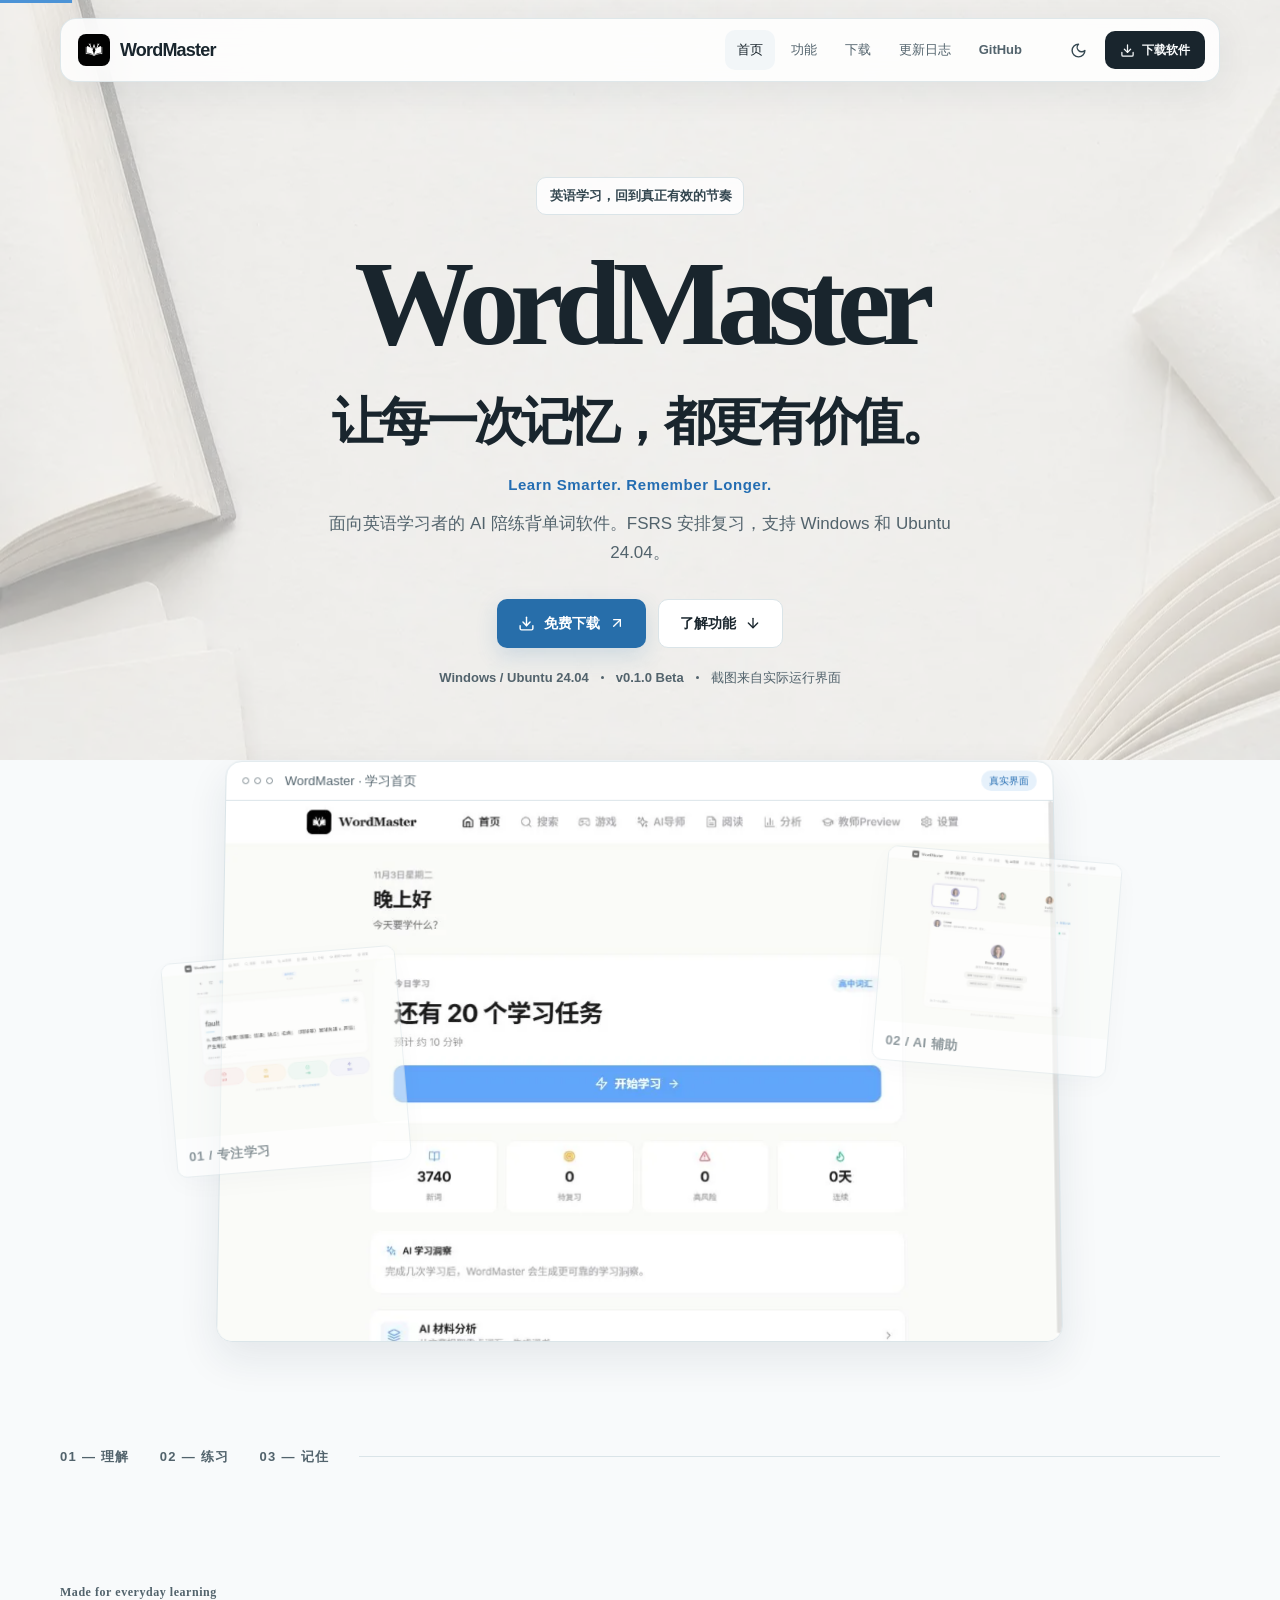
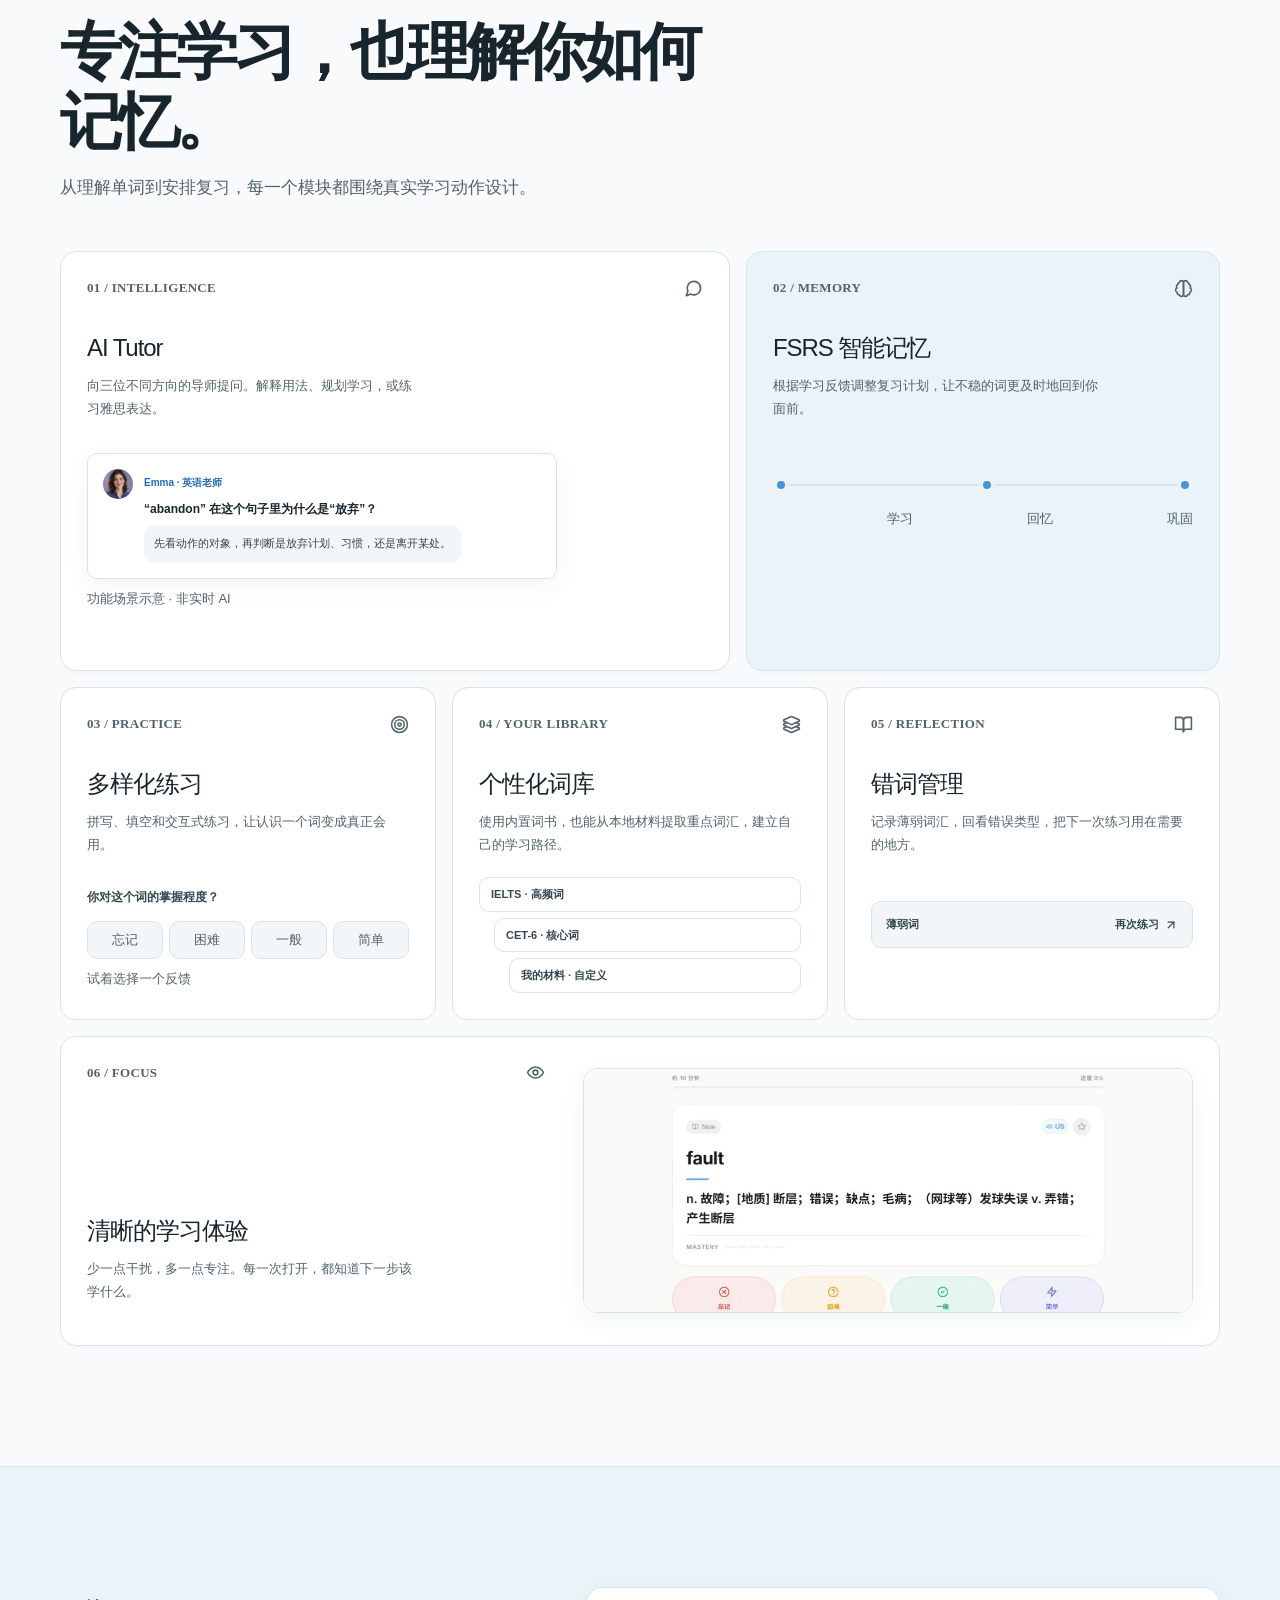
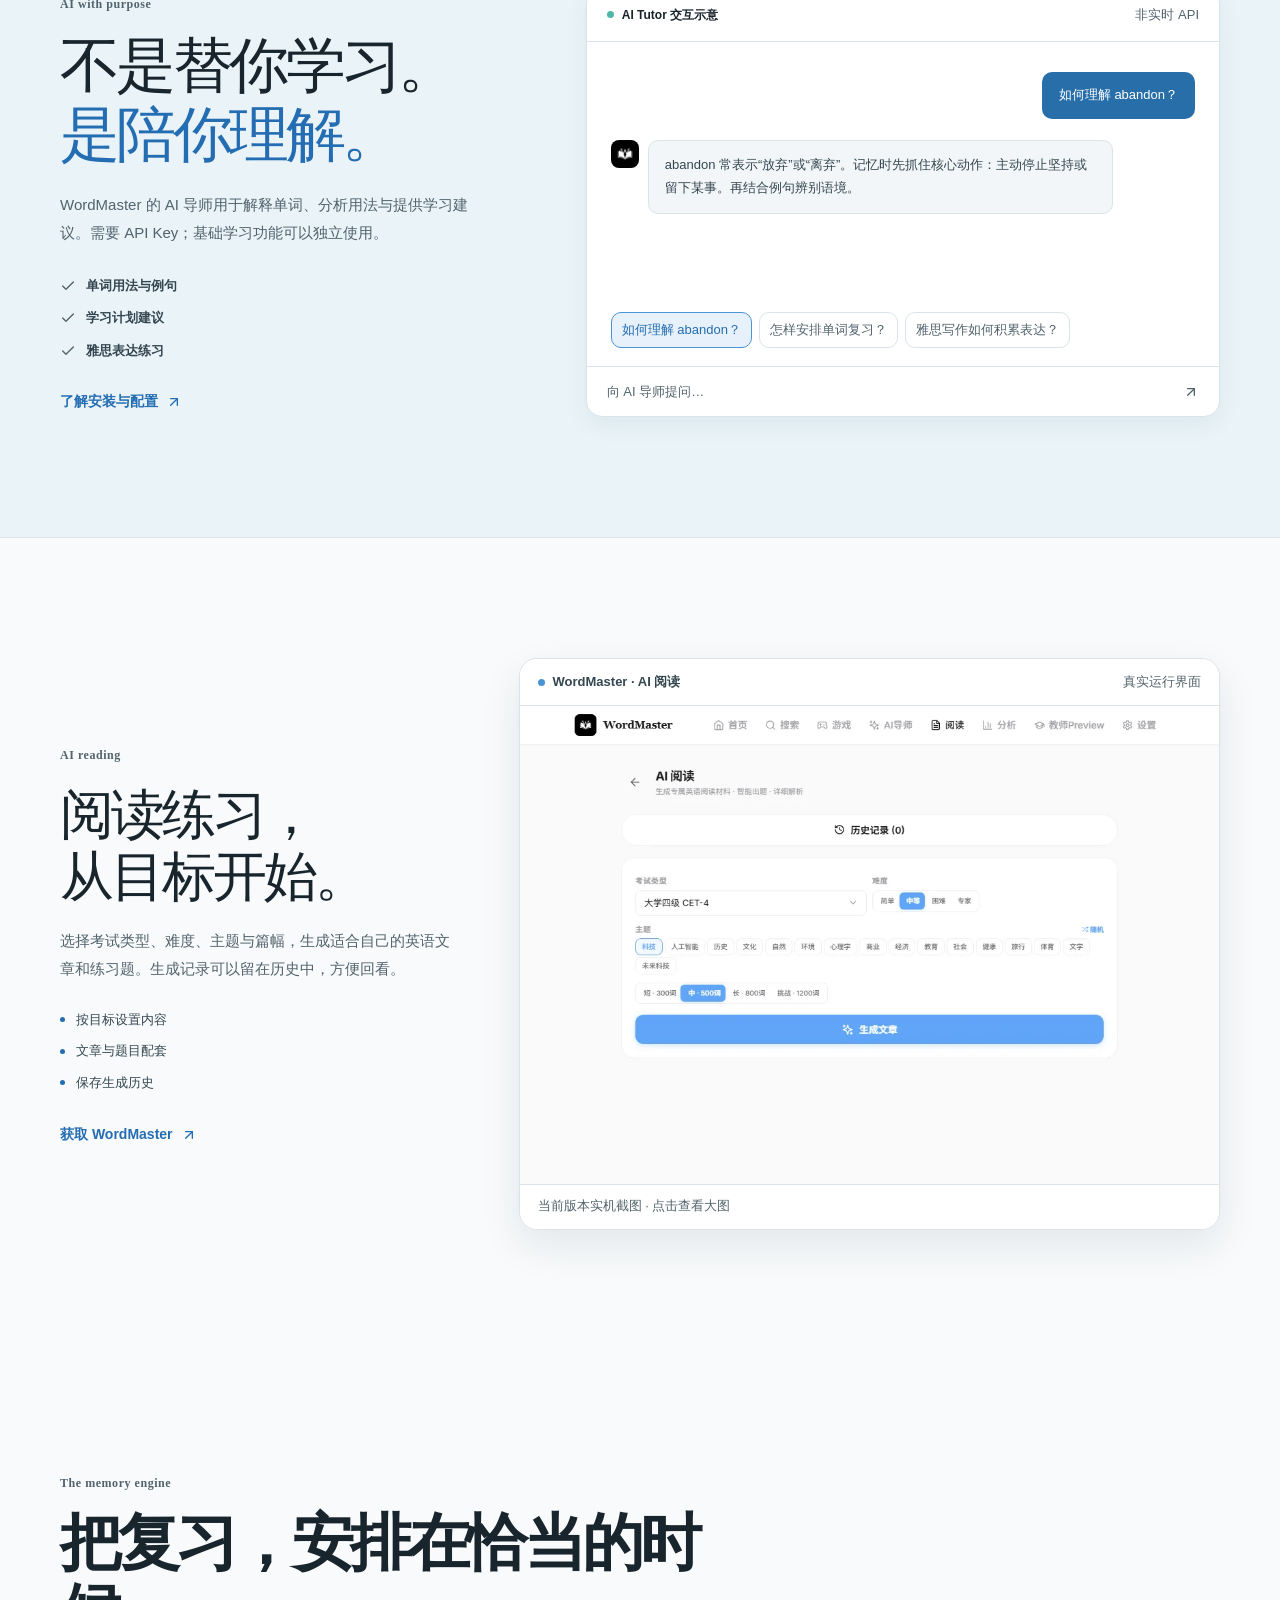
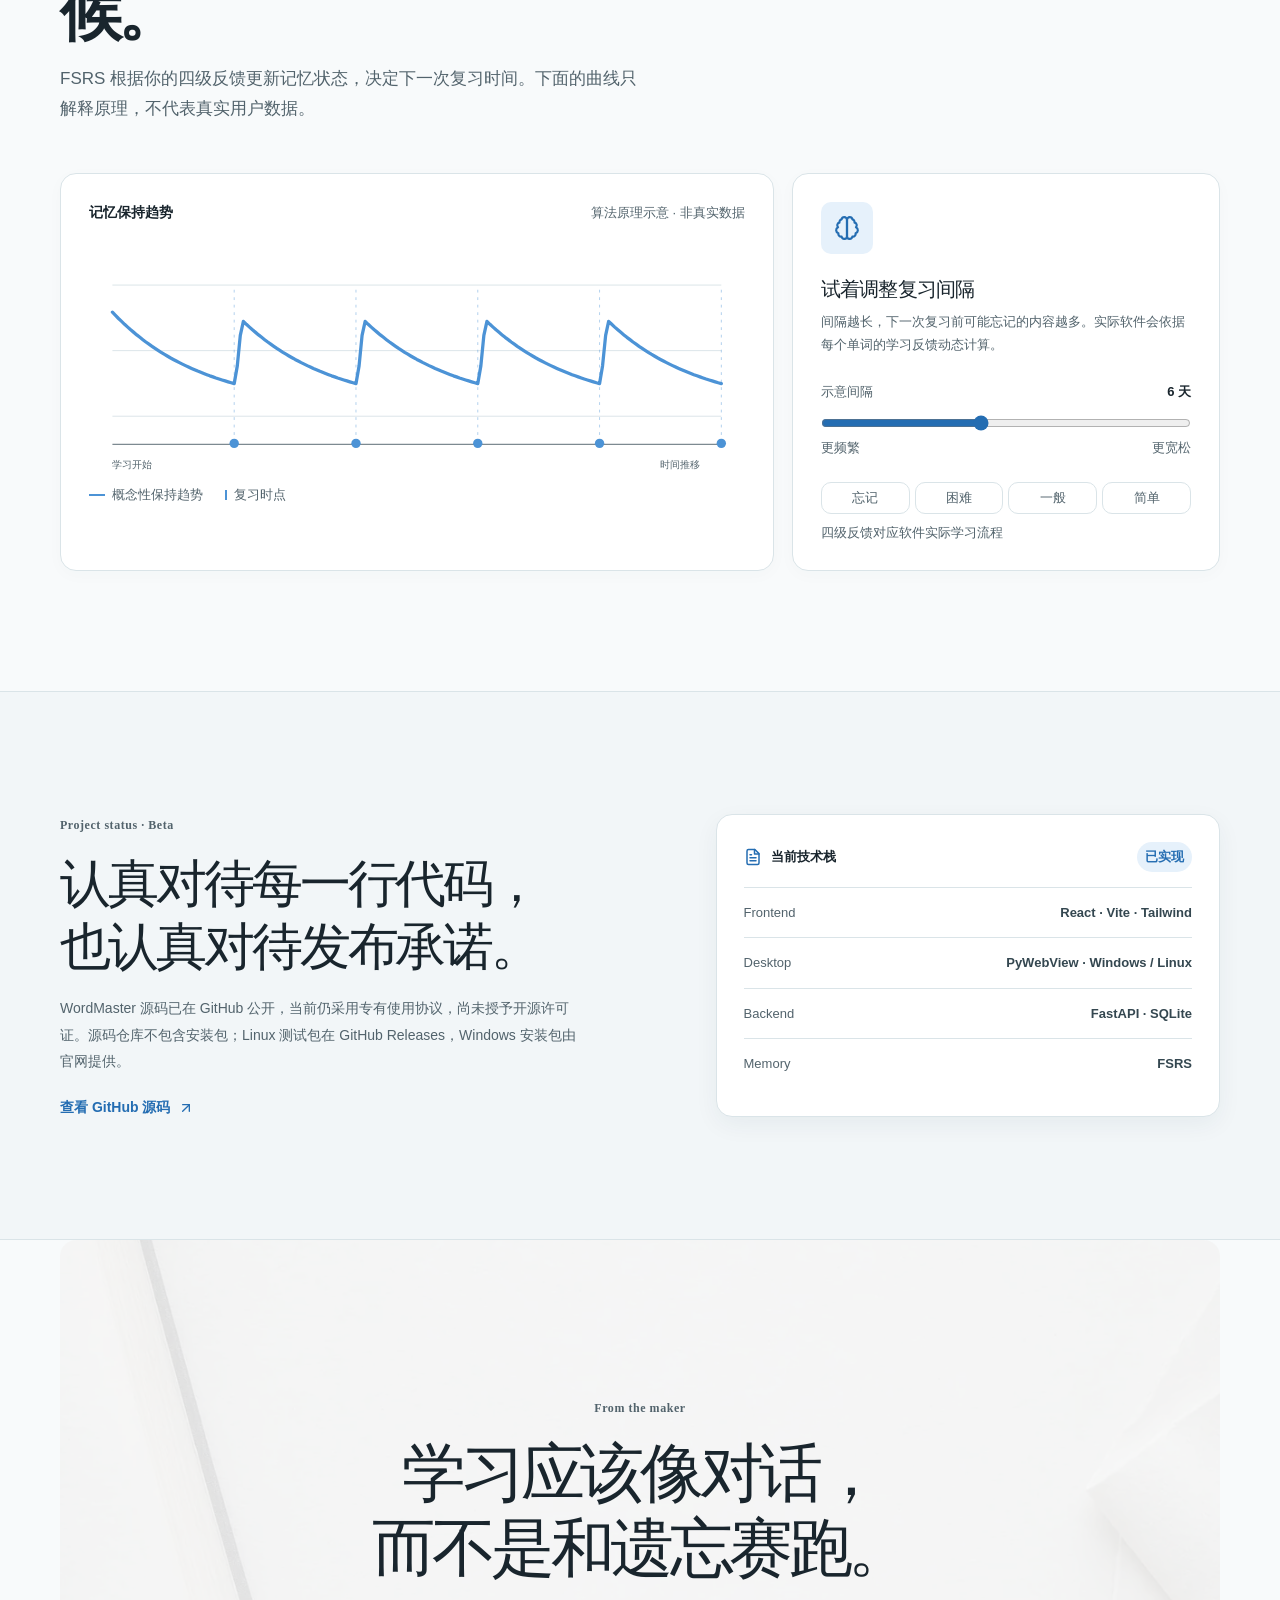
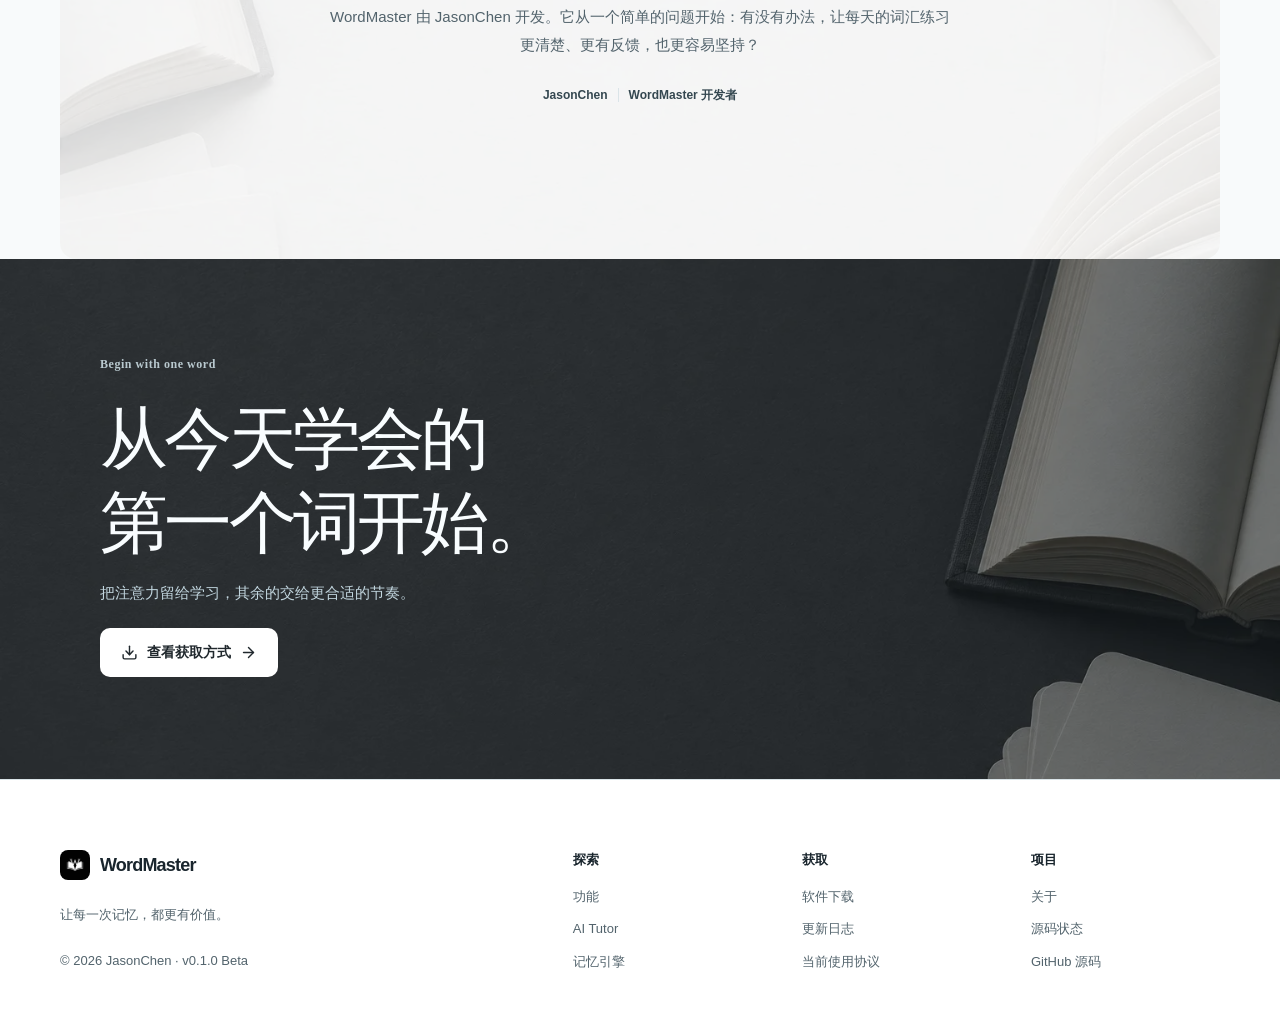
==== commit e55d2cfc: "Anchor final typing caret outside the wordmark" ====
--- a/index.html
+++ b/index.html
@@ -6,6 +6,6 @@
   <meta property="og:type" content="website" /><meta property="og:title" content="WordMaster — AI 陪练英语背单词软件" /><meta property="og:description" content="面向英语学习者，AI 陪练与 FSRS 智能复习，支持 Windows 和 Ubuntu 24.04。" /><meta property="og:image" content="https://jasonchen911.github.io/images/og-wordmaster.png" /><meta property="og:image:width" content="1200" /><meta property="og:image:height" content="630" />
   <meta name="twitter:card" content="summary_large_image" /><link rel="icon" type="image/svg+xml" href="/favicon.svg" /><link rel="icon" type="image/png" sizes="32x32" href="/favicon-32.png" /><link rel="preload" as="image" href="/images/background-paper.webp" media="(prefers-color-scheme: light)" /><link rel="preload" as="image" href="/images/wordmaster-home-real.webp" />
   <title>WordMaster — AI 陪练英语背单词软件</title>
-  <script type="module" crossorigin src="/assets/main-BXjiiwXl.js"></script>
-  <link rel="stylesheet" crossorigin href="/assets/main-CDGaWRG9.css">
-<link rel="canonical" href="https://jasonchen911.github.io/" /><meta property="og:url" content="https://jasonchen911.github.io/" /></head><body><div id="root"><a class="skip-link" href="#main-content">跳到主要内容</a><div class="scroll-progress" aria-hidden="true" style="transform:scaleX(0)"></div><header class="site-header "><div class="nav-shell"><a class="brand" aria-label="WordMaster 首页" href="/"><img src="/images/wordmaster-logo.webp" alt="" width="32" height="32"/><span>WordMaster</span></a><nav class="desktop-nav" aria-label="主导航"><a aria-current="page" class="nav-active" href="/">首页</a><a aria-current="page" class="" href="/#features">功能</a><a class="" href="/download/">下载</a><a class="" href="/changelog/">更新日志</a><a href="https://github.com/JasonChen911/WordMaster-V1.0" target="_blank" rel="noopener noreferrer">GitHub</a></nav><div class="nav-actions"><button class="theme-toggle" aria-label="切换深色模式" title="深色模式"><svg xmlns="http://www.w3.org/2000/svg" width="17" height="17" viewBox="0 0 24 24" fill="none" stroke="currentColor" stroke-width="2" stroke-linecap="round" stroke-linejoin="round" class="lucide lucide-moon "><path d="M12 3a6 6 0 0 0 9 9 9 9 0 1 1-9-9Z"></path></svg></button><a class="nav-download" href="/download/"><svg xmlns="http://www.w3.org/2000/svg" width="15" height="15" viewBox="0 0 24 24" fill="none" stroke="currentColor" stroke-width="2" stroke-linecap="round" stroke-linejoin="round" class="lucide lucide-download "><path d="M21 15v4a2 2 0 0 1-2 2H5a2 2 0 0 1-2-2v-4"></path><polyline points="7 10 12 15 17 10"></polyline><line x1="12" x2="12" y1="15" y2="3"></line></svg> 下载软件</a><button class="menu-toggle" aria-expanded="false" aria-label="打开导航菜单"><svg xmlns="http://www.w3.org/2000/svg" width="22" height="22" viewBox="0 0 24 24" fill="none" stroke="currentColor" stroke-width="2" stroke-linecap="round" stroke-linejoin="round" class="lucide lucide-menu "><line x1="4" x2="20" y1="12" y2="12"></line><line x1="4" x2="20" y1="6" y2="6"></line><line x1="4" x2="20" y1="18" y2="18"></line></svg></button></div></div></header><div id="main-content"><main style="opacity:1;transform:none"><!--$--><section class="hero" aria-labelledby="hero-title"><div class="hero-wash" aria-hidden="true"></div><div class="container hero-content"><div class="hero-kicker" style="opacity:1;transform:none">英语学习，回到真正有效的节奏</div><h1 id="hero-title" aria-label="WordMaster"><span class="hero-type" aria-hidden="true"><span data-hero-letter="" style="--hero-key:150ms">W</span><span data-hero-letter="" style="--hero-key:254ms">o</span><span data-hero-letter="" style="--hero-key:320ms">r</span><span data-hero-letter="" style="--hero-key:420ms">d</span><span data-hero-letter="" style="--hero-key:695ms">M</span><span data-hero-letter="" style="--hero-key:791ms">a</span><span data-hero-letter="" style="--hero-key:854ms">s</span><span data-hero-letter="" style="--hero-key:942ms">t</span><span data-hero-letter="" style="--hero-key:997ms">e</span><span data-hero-letter="" style="--hero-key:1045ms">r</span><span class="hero-type-caret"></span></span></h1><p class="hero-title-cn" style="opacity:1;transform:none">让每一次记忆，都更有价值。</p><p class="hero-tagline" style="opacity:1;transform:none">Learn Smarter. Remember Longer.</p><p class="hero-description" style="opacity:1;transform:none">面向英语学习者的 AI 陪练背单词软件。FSRS 安排复习，支持 Windows 和 Ubuntu 24.04。</p><div class="hero-actions" style="opacity:1;transform:none"><a class="button button-primary" href="/download/"><svg xmlns="http://www.w3.org/2000/svg" width="17" height="17" viewBox="0 0 24 24" fill="none" stroke="currentColor" stroke-width="2" stroke-linecap="round" stroke-linejoin="round" class="lucide lucide-download "><path d="M21 15v4a2 2 0 0 1-2 2H5a2 2 0 0 1-2-2v-4"></path><polyline points="7 10 12 15 17 10"></polyline><line x1="12" x2="12" y1="15" y2="3"></line></svg> 免费下载 <svg xmlns="http://www.w3.org/2000/svg" width="16" height="16" viewBox="0 0 24 24" fill="none" stroke="currentColor" stroke-width="2" stroke-linecap="round" stroke-linejoin="round" class="lucide lucide-arrow-up-right "><path d="M7 7h10v10"></path><path d="M7 17 17 7"></path></svg></a><a class="button button-secondary" href="/#features">了解功能 <svg xmlns="http://www.w3.org/2000/svg" width="16" height="16" viewBox="0 0 24 24" fill="none" stroke="currentColor" stroke-width="2" stroke-linecap="round" stroke-linejoin="round" class="lucide lucide-arrow-down "><path d="M12 5v14"></path><path d="m19 12-7 7-7-7"></path></svg></a></div><div class="hero-proof" style="opacity:1">Windows / Ubuntu 24.04 <span></span> v0.1.0 Beta <span></span> 截图来自实际运行界面</div><div class="hero-stage" style="opacity:1;transform:none"><div class="app-window hero-main-window"><div class="window-bar"><div class="window-dots"><i></i><i></i><i></i></div><span>WordMaster · 学习首页</span><span class="window-chip">真实界面</span></div><button type="button" class="screenshot-open" aria-label="放大查看：WordMaster 实际运行的学习首页，显示今日任务、词汇统计和学习入口"><img src="/images/wordmaster-home-real.webp" alt="WordMaster 实际运行的学习首页，显示今日任务、词汇统计和学习入口" width="1075" height="866" loading="eager"/></button></div><div class="hero-float hero-float-study" style="opacity:0.15;transform:translateX(105px) rotate(-2deg)"><button type="button" class="screenshot-open" aria-label="放大查看：WordMaster 实际运行的单词学习卡片"><img src="/images/wordmaster-study-real.webp" alt="WordMaster 实际运行的单词学习卡片" width="1081" height="871" loading="lazy"/></button><span>01 / 专注学习</span></div><div class="hero-float hero-float-tutor" style="opacity:0.15;transform:translateX(-105px) rotate(2deg)"><button type="button" class="screenshot-open" aria-label="放大查看：WordMaster 实际运行的 AI 导师页面"><img src="/images/wordmaster-tutor-real.webp" alt="WordMaster 实际运行的 AI 导师页面" width="1081" height="871" loading="lazy"/></button><span>02 / AI 辅助</span></div></div></div></section><!--$--><div class="editorial-line container"><span>01 — 理解</span><span>02 — 练习</span><span>03 — 记住</span><div></div></div><section id="features" class="section features-section container"><div class=""><div class="section-heading"><span class="eyebrow">Made for everyday learning</span><h2>专注学习，也理解你如何记忆。</h2><p>从理解单词到安排复习，每一个模块都围绕真实学习动作设计。</p></div></div><div class="bento"><div class="feature-card feature-tutor"><div class="feature-top"><span class="feature-number">01 / INTELLIGENCE</span><svg xmlns="http://www.w3.org/2000/svg" width="19" height="19" viewBox="0 0 24 24" fill="none" stroke="currentColor" stroke-width="2" stroke-linecap="round" stroke-linejoin="round" class="lucide lucide-message-circle "><path d="m3 21 1.9-5.7a8.5 8.5 0 1 1 3.8 3.8z"></path></svg></div><div class="feature-body"><h3>AI Tutor</h3><p>向三位不同方向的导师提问。解释用法、规划学习，或练习雅思表达。</p></div><div class="mini-conversation"><div class="mini-person"><img src="/images/emma.webp" alt="" width="512" height="512" loading="lazy"/></div><div><small>Emma · 英语老师</small><p>“abandon” 在这个句子里为什么是“放弃”？</p><div class="mini-answer">先看动作的对象，再判断是放弃计划、习惯，还是离开某处。</div></div></div><span class="demo-label">功能场景示意 · 非实时 AI</span></div><div class="feature-card feature-memory"><div class="feature-top"><span class="feature-number">02 / MEMORY</span><svg xmlns="http://www.w3.org/2000/svg" width="19" height="19" viewBox="0 0 24 24" fill="none" stroke="currentColor" stroke-width="2" stroke-linecap="round" stroke-linejoin="round" class="lucide lucide-brain "><path d="M9.5 2A2.5 2.5 0 0 1 12 4.5v15a2.5 2.5 0 0 1-4.96.44 2.5 2.5 0 0 1-2.96-3.08 3 3 0 0 1-.34-5.58 2.5 2.5 0 0 1 1.32-4.24 2.5 2.5 0 0 1 1.98-3A2.5 2.5 0 0 1 9.5 2Z"></path><path d="M14.5 2A2.5 2.5 0 0 0 12 4.5v15a2.5 2.5 0 0 0 4.96.44 2.5 2.5 0 0 0 2.96-3.08 3 3 0 0 0 .34-5.58 2.5 2.5 0 0 0-1.32-4.24 2.5 2.5 0 0 0-1.98-3A2.5 2.5 0 0 0 14.5 2Z"></path></svg></div><div class="feature-body"><h3>FSRS 智能记忆</h3><p>根据学习反馈调整复习计划，让不稳的词更及时地回到你面前。</p></div><div class="memory-mini"><div class="memory-mini-line"></div><span>学习</span><span>回忆</span><span>巩固</span></div></div><div class="feature-card feature-practice"><div class="feature-top"><span class="feature-number">03 / PRACTICE</span><svg xmlns="http://www.w3.org/2000/svg" width="19" height="19" viewBox="0 0 24 24" fill="none" stroke="currentColor" stroke-width="2" stroke-linecap="round" stroke-linejoin="round" class="lucide lucide-target "><circle cx="12" cy="12" r="10"></circle><circle cx="12" cy="12" r="6"></circle><circle cx="12" cy="12" r="2"></circle></svg></div><div class="feature-body"><h3>多样化练习</h3><p>拼写、填空和交互式练习，让认识一个词变成真正会用。</p></div><div class="practice-demo" aria-label="复习反馈交互示意"><span>你对这个词的掌握程度？</span><div><button class="" aria-pressed="false">忘记</button><button class="" aria-pressed="false">困难</button><button class="" aria-pressed="false">一般</button><button class="" aria-pressed="false">简单</button></div><small>试着选择一个反馈</small></div></div><div class="feature-card feature-books"><div class="feature-top"><span class="feature-number">04 / YOUR LIBRARY</span><svg xmlns="http://www.w3.org/2000/svg" width="19" height="19" viewBox="0 0 24 24" fill="none" stroke="currentColor" stroke-width="2" stroke-linecap="round" stroke-linejoin="round" class="lucide lucide-layers3 "><path d="m12.83 2.18a2 2 0 0 0-1.66 0L2.6 6.08a1 1 0 0 0 0 1.83l8.58 3.91a2 2 0 0 0 1.66 0l8.58-3.9a1 1 0 0 0 0-1.83Z"></path><path d="m6.08 9.5-3.5 1.6a1 1 0 0 0 0 1.81l8.6 3.91a2 2 0 0 0 1.65 0l8.58-3.9a1 1 0 0 0 0-1.83l-3.5-1.59"></path><path d="m6.08 14.5-3.5 1.6a1 1 0 0 0 0 1.81l8.6 3.91a2 2 0 0 0 1.65 0l8.58-3.9a1 1 0 0 0 0-1.83l-3.5-1.59"></path></svg></div><div class="feature-body"><h3>个性化词库</h3><p>使用内置词书，也能从本地材料提取重点词汇，建立自己的学习路径。</p></div><div class="book-stack"><span>IELTS · 高频词</span><span>CET-6 · 核心词</span><span>我的材料 · 自定义</span></div></div><div class="feature-card feature-mistakes"><div class="feature-top"><span class="feature-number">05 / REFLECTION</span><svg xmlns="http://www.w3.org/2000/svg" width="19" height="19" viewBox="0 0 24 24" fill="none" stroke="currentColor" stroke-width="2" stroke-linecap="round" stroke-linejoin="round" class="lucide lucide-book-open "><path d="M2 3h6a4 4 0 0 1 4 4v14a3 3 0 0 0-3-3H2z"></path><path d="M22 3h-6a4 4 0 0 0-4 4v14a3 3 0 0 1 3-3h7z"></path></svg></div><div class="feature-body"><h3>错词管理</h3><p>记录薄弱词汇，回看错误类型，把下一次练习用在需要的地方。</p></div><div class="mistake-visual"><span>薄弱词</span><span>再次练习 <svg xmlns="http://www.w3.org/2000/svg" width="14" height="14" viewBox="0 0 24 24" fill="none" stroke="currentColor" stroke-width="2" stroke-linecap="round" stroke-linejoin="round" class="lucide lucide-arrow-up-right "><path d="M7 7h10v10"></path><path d="M7 17 17 7"></path></svg></span></div></div><div class="feature-card feature-focus"><div class="feature-focus-copy"><div class="feature-top"><span class="feature-number">06 / FOCUS</span><svg xmlns="http://www.w3.org/2000/svg" width="19" height="19" viewBox="0 0 24 24" fill="none" stroke="currentColor" stroke-width="2" stroke-linecap="round" stroke-linejoin="round" class="lucide lucide-eye "><path d="M2 12s3-7 10-7 10 7 10 7-3 7-10 7-10-7-10-7Z"></path><circle cx="12" cy="12" r="3"></circle></svg></div><div class="feature-body"><h3>清晰的学习体验</h3><p>少一点干扰，多一点专注。每一次打开，都知道下一步该学什么。</p></div></div><div class="feature-focus-visual"><button type="button" class="screenshot-open" aria-label="放大查看：真实的 WordMaster 学习卡片界面"><img src="/images/wordmaster-study-real.webp" alt="真实的 WordMaster 学习卡片界面" width="1081" height="871" loading="lazy"/></button></div></div></div></section><section id="intelligence" class="section intelligence-section"><div class="container intelligence-grid"><div class="intelligence-copy"><span class="eyebrow">AI with purpose</span><h2>不是替你学习。<br/><em>是陪你理解。</em></h2><p>WordMaster 的 AI 导师用于解释单词、分析用法与提供学习建议。需要 API Key；基础学习功能可以独立使用。</p><div class="ai-bullets"><span><svg xmlns="http://www.w3.org/2000/svg" width="16" height="16" viewBox="0 0 24 24" fill="none" stroke="currentColor" stroke-width="2" stroke-linecap="round" stroke-linejoin="round" class="lucide lucide-check "><path d="M20 6 9 17l-5-5"></path></svg> 单词用法与例句</span><span><svg xmlns="http://www.w3.org/2000/svg" width="16" height="16" viewBox="0 0 24 24" fill="none" stroke="currentColor" stroke-width="2" stroke-linecap="round" stroke-linejoin="round" class="lucide lucide-check "><path d="M20 6 9 17l-5-5"></path></svg> 学习计划建议</span><span><svg xmlns="http://www.w3.org/2000/svg" width="16" height="16" viewBox="0 0 24 24" fill="none" stroke="currentColor" stroke-width="2" stroke-linecap="round" stroke-linejoin="round" class="lucide lucide-check "><path d="M20 6 9 17l-5-5"></path></svg> 雅思表达练习</span></div><a class="text-link" href="/download/">了解安装与配置 <svg xmlns="http://www.w3.org/2000/svg" width="16" height="16" viewBox="0 0 24 24" fill="none" stroke="currentColor" stroke-width="2" stroke-linecap="round" stroke-linejoin="round" class="lucide lucide-arrow-up-right "><path d="M7 7h10v10"></path><path d="M7 17 17 7"></path></svg></a></div><div class="ai-demo"><div class="demo-window-top"><div class="demo-window-title"><span class="demo-status"></span> AI Tutor 交互示意</div><span>非实时 API</span></div><div class="demo-chat"><div class="demo-message user">如何理解 abandon？</div><div class="demo-message assistant" style="opacity:0;transform:translateY(10px) scale(0.98)"><img src="/images/wordmaster-logo.webp" alt="" width="28" height="28"/><p>abandon 常表示“放弃”或“离弃”。记忆时先抓住核心动作：主动停止坚持或留下某事。再结合例句辨别语境。</p></div></div><div class="demo-prompts"><button aria-pressed="true">如何理解 abandon？</button><button aria-pressed="false">怎样安排单词复习？</button><button aria-pressed="false">雅思写作如何积累表达？</button></div><div class="demo-input">向 AI 导师提问… <svg xmlns="http://www.w3.org/2000/svg" width="16" height="16" viewBox="0 0 24 24" fill="none" stroke="currentColor" stroke-width="2" stroke-linecap="round" stroke-linejoin="round" class="lucide lucide-arrow-up-right "><path d="M7 7h10v10"></path><path d="M7 17 17 7"></path></svg></div></div></div></section><section id="reading" class="section reading-section container" aria-labelledby="reading-title"><div class="reading-copy"><span class="eyebrow">AI reading</span><h2 id="reading-title">阅读练习，<br/>从目标开始。</h2><p>选择考试类型、难度、主题与篇幅，生成适合自己的英语文章和练习题。生成记录可以留在历史中，方便回看。</p><div class="reading-points"><span>按目标设置内容</span><span>文章与题目配套</span><span>保存生成历史</span></div><a class="text-link" href="/download/">获取 WordMaster <svg xmlns="http://www.w3.org/2000/svg" width="16" height="16" viewBox="0 0 24 24" fill="none" stroke="currentColor" stroke-width="2" stroke-linecap="round" stroke-linejoin="round" class="lucide lucide-arrow-up-right "><path d="M7 7h10v10"></path><path d="M7 17 17 7"></path></svg></a></div><div class="reading-preview"><div class="reading-preview-bar"><span><i></i> WordMaster · AI 阅读</span><span>真实运行界面</span></div><button type="button" class="screenshot-open" aria-label="放大查看：WordMaster AI 阅读真实界面，展示考试类型、难度、主题、篇幅和历史记录入口"><img src="/images/wordmaster-reading-real.webp" alt="WordMaster AI 阅读真实界面，展示考试类型、难度、主题、篇幅和历史记录入口" width="1024" height="700" loading="lazy"/></button><p>当前版本实机截图 · 点击查看大图</p></div></section><section id="memory" class="section memory-section container"><div class=""><div class="section-heading"><span class="eyebrow">The memory engine</span><h2>把复习，安排在恰当的时候。</h2><p>FSRS 根据你的四级反馈更新记忆状态，决定下一次复习时间。下面的曲线只解释原理，不代表真实用户数据。</p></div></div><div class="memory-layout"><div class="chart-panel"><div class="chart-header"><span>记忆保持趋势</span><span class="chart-disclaimer">算法原理示意 · 非真实数据</span></div><svg viewBox="0 0 700 240" role="img" aria-label="记忆保持趋势示意，当前复习间隔为 6 天"><g class="chart-grid"><line x1="25" y1="40" x2="675" y2="40"></line><line x1="25" y1="110" x2="675" y2="110"></line><line x1="25" y1="180" x2="675" y2="180"></line><line x1="25" y1="210" x2="675" y2="210"></line></g><path d="M25.0 69.0 L28.3 72.4 L31.5 75.7 L34.8 78.8 L38.0 81.9 L41.3 84.9 L44.5 87.8 L47.8 90.5 L51.0 93.2 L54.3 95.8 L57.5 98.3 L60.7 100.8 L64.0 103.1 L67.3 105.4 L70.5 107.6 L73.7 109.7 L77.0 111.8 L80.2 113.8 L83.5 115.7 L86.7 117.6 L90.0 119.4 L93.2 121.1 L96.5 122.8 L99.7 124.4 L103.0 126.0 L106.2 127.5 L109.5 129.0 L112.7 130.4 L116.0 131.8 L119.3 133.1 L122.5 134.4 L125.8 135.7 L129.0 136.9 L132.3 138.0 L135.5 139.2 L138.8 140.3 L142.0 141.3 L145.3 142.3 L148.5 143.3 L151.8 144.3 L155.0 145.2 L158.3 126.3 L161.5 93.7 L164.8 78.8 L168.0 81.9 L171.3 84.9 L174.5 87.8 L177.8 90.5 L181.0 93.2 L184.3 95.8 L187.5 98.3 L190.8 100.8 L194.0 103.1 L197.3 105.4 L200.5 107.6 L203.8 109.7 L207.0 111.8 L210.3 113.8 L213.5 115.7 L216.8 117.6 L220.0 119.4 L223.3 121.1 L226.5 122.8 L229.8 124.4 L233.0 126.0 L236.3 127.5 L239.5 129.0 L242.8 130.4 L246.0 131.8 L249.3 133.1 L252.5 134.4 L255.8 135.7 L259.0 136.9 L262.3 138.0 L265.5 139.2 L268.8 140.3 L272.0 141.3 L275.3 142.3 L278.5 143.3 L281.8 144.3 L285.0 145.2 L288.3 126.3 L291.5 93.7 L294.8 78.8 L298.0 81.9 L301.3 84.9 L304.5 87.8 L307.8 90.5 L311.0 93.2 L314.3 95.8 L317.5 98.3 L320.8 100.8 L324.0 103.1 L327.3 105.4 L330.5 107.6 L333.8 109.7 L337.0 111.8 L340.3 113.8 L343.5 115.7 L346.8 117.6 L350.0 119.4 L353.3 121.1 L356.5 122.8 L359.8 124.4 L363.0 126.0 L366.3 127.5 L369.5 129.0 L372.8 130.4 L376.0 131.8 L379.3 133.1 L382.5 134.4 L385.8 135.7 L389.0 136.9 L392.3 138.0 L395.5 139.2 L398.8 140.3 L402.0 141.3 L405.3 142.3 L408.5 143.3 L411.8 144.3 L415.0 145.2 L418.3 126.3 L421.5 93.7 L424.8 78.8 L428.0 81.9 L431.3 84.9 L434.5 87.8 L437.7 90.5 L441.0 93.2 L444.2 95.8 L447.5 98.3 L450.7 100.8 L454.0 103.1 L457.2 105.4 L460.5 107.6 L463.7 109.7 L467.0 111.8 L470.2 113.8 L473.5 115.7 L476.7 117.6 L480.0 119.4 L483.2 121.1 L486.5 122.8 L489.7 124.4 L493.0 126.0 L496.2 127.5 L499.5 129.0 L502.7 130.4 L506.0 131.8 L509.2 133.1 L512.5 134.4 L515.7 135.7 L519.0 136.9 L522.2 138.0 L525.5 139.2 L528.7 140.3 L532.0 141.3 L535.2 142.3 L538.5 143.3 L541.7 144.3 L545.0 145.2 L548.2 126.3 L551.5 93.7 L554.7 78.8 L558.0 81.9 L561.2 84.9 L564.5 87.8 L567.7 90.5 L571.0 93.2 L574.2 95.8 L577.5 98.3 L580.7 100.8 L584.0 103.1 L587.2 105.4 L590.5 107.6 L593.7 109.7 L597.0 111.8 L600.2 113.8 L603.5 115.7 L606.7 117.6 L610.0 119.4 L613.2 121.1 L616.5 122.8 L619.7 124.4 L623.0 126.0 L626.2 127.5 L629.5 129.0 L632.7 130.4 L636.0 131.8 L639.2 133.1 L642.5 134.4 L645.7 135.7 L649.0 136.9 L652.2 138.0 L655.5 139.2 L658.7 140.3 L662.0 141.3 L665.2 142.3 L668.5 143.3 L671.7 144.3 L675.0 145.2" fill="none" stroke="var(--blue)" stroke-width="3.5" stroke-linecap="round" stroke-linejoin="round" pathLength="1" stroke-dashoffset="0" stroke-dasharray="1 1"></path><g opacity="1" style="transform:translateX(130px);transform-origin:50% 50%;transform-box:fill-box"><line class="review-marker" x1="25" y1="45" x2="25" y2="210"></line><circle cx="25" cy="209" r="5" fill="var(--blue)"></circle></g><g opacity="1" style="transform:translateX(260px);transform-origin:50% 50%;transform-box:fill-box"><line class="review-marker" x1="25" y1="45" x2="25" y2="210"></line><circle cx="25" cy="209" r="5" fill="var(--blue)"></circle></g><g opacity="1" style="transform:translateX(390px);transform-origin:50% 50%;transform-box:fill-box"><line class="review-marker" x1="25" y1="45" x2="25" y2="210"></line><circle cx="25" cy="209" r="5" fill="var(--blue)"></circle></g><g opacity="1" style="transform:translateX(520px);transform-origin:50% 50%;transform-box:fill-box"><line class="review-marker" x1="25" y1="45" x2="25" y2="210"></line><circle cx="25" cy="209" r="5" fill="var(--blue)"></circle></g><g opacity="1" style="transform:translateX(650px);transform-origin:50% 50%;transform-box:fill-box"><line class="review-marker" x1="25" y1="45" x2="25" y2="210"></line><circle cx="25" cy="209" r="5" fill="var(--blue)"></circle></g><g opacity="0" style="transform:translateX(780px);transform-origin:50% 50%;transform-box:fill-box"><line class="review-marker" x1="25" y1="45" x2="25" y2="210"></line><circle cx="25" cy="209" r="5" fill="var(--blue)"></circle></g><g opacity="0" style="transform:translateX(909.9999999999999px);transform-origin:50% 50%;transform-box:fill-box"><line class="review-marker" x1="25" y1="45" x2="25" y2="210"></line><circle cx="25" cy="209" r="5" fill="var(--blue)"></circle></g><g opacity="0" style="transform:translateX(1040px);transform-origin:50% 50%;transform-box:fill-box"><line class="review-marker" x1="25" y1="45" x2="25" y2="210"></line><circle cx="25" cy="209" r="5" fill="var(--blue)"></circle></g><g opacity="0" style="transform:translateX(1170px);transform-origin:50% 50%;transform-box:fill-box"><line class="review-marker" x1="25" y1="45" x2="25" y2="210"></line><circle cx="25" cy="209" r="5" fill="var(--blue)"></circle></g><g opacity="0" style="transform:translateX(1300px);transform-origin:50% 50%;transform-box:fill-box"><line class="review-marker" x1="25" y1="45" x2="25" y2="210"></line><circle cx="25" cy="209" r="5" fill="var(--blue)"></circle></g><text x="25" y="235">学习开始</text><text x="610" y="235">时间推移</text></svg><div class="chart-legend"><span><i></i> 概念性保持趋势</span><span><i></i> 复习时点</span></div></div><div class="memory-controls"><div class="control-icon"><svg xmlns="http://www.w3.org/2000/svg" width="26" height="26" viewBox="0 0 24 24" fill="none" stroke="currentColor" stroke-width="2" stroke-linecap="round" stroke-linejoin="round" class="lucide lucide-brain "><path d="M9.5 2A2.5 2.5 0 0 1 12 4.5v15a2.5 2.5 0 0 1-4.96.44 2.5 2.5 0 0 1-2.96-3.08 3 3 0 0 1-.34-5.58 2.5 2.5 0 0 1 1.32-4.24 2.5 2.5 0 0 1 1.98-3A2.5 2.5 0 0 1 9.5 2Z"></path><path d="M14.5 2A2.5 2.5 0 0 0 12 4.5v15a2.5 2.5 0 0 0 4.96.44 2.5 2.5 0 0 0 2.96-3.08 3 3 0 0 0 .34-5.58 2.5 2.5 0 0 0-1.32-4.24 2.5 2.5 0 0 0-1.98-3A2.5 2.5 0 0 0 14.5 2Z"></path></svg></div><h3>试着调整复习间隔</h3><p>间隔越长，下一次复习前可能忘记的内容越多。实际软件会依据每个单词的学习反馈动态计算。</p><label for="interval-slider">示意间隔 <strong>6<!-- --> 天</strong></label><input id="interval-slider" type="range" min="3" max="10" value="6"/><div class="range-ends"><span>更频繁</span><span>更宽松</span></div><div class="grade-row"><span>忘记</span><span>困难</span><span>一般</span><span>简单</span></div><small>四级反馈对应软件实际学习流程</small></div></div></section><section id="source" class="section source-section"><div class="container source-grid"><div class=""><span class="eyebrow">Project status · Beta</span><h2>认真对待每一行代码，<br/>也认真对待发布承诺。</h2><p>WordMaster 源码已在 GitHub 公开，当前仍采用专有使用协议，尚未授予开源许可证。源码仓库不包含安装包；Linux 测试包在 GitHub Releases，Windows 安装包由官网提供。</p><a class="text-link" href="https://github.com/JasonChen911/WordMaster-V1.0" target="_blank" rel="noopener noreferrer">查看 GitHub 源码 <svg xmlns="http://www.w3.org/2000/svg" width="16" height="16" viewBox="0 0 24 24" fill="none" stroke="currentColor" stroke-width="2" stroke-linecap="round" stroke-linejoin="round" class="lucide lucide-arrow-up-right "><path d="M7 7h10v10"></path><path d="M7 17 17 7"></path></svg></a></div><div class="stack-panel"><div class="stack-head"><svg xmlns="http://www.w3.org/2000/svg" width="18" height="18" viewBox="0 0 24 24" fill="none" stroke="currentColor" stroke-width="2" stroke-linecap="round" stroke-linejoin="round" class="lucide lucide-file-text "><path d="M14.5 2H6a2 2 0 0 0-2 2v16a2 2 0 0 0 2 2h12a2 2 0 0 0 2-2V7.5L14.5 2z"></path><polyline points="14 2 14 8 20 8"></polyline><line x1="16" x2="8" y1="13" y2="13"></line><line x1="16" x2="8" y1="17" y2="17"></line><line x1="10" x2="8" y1="9" y2="9"></line></svg> 当前技术栈 <span>已实现</span></div><div><span>Frontend</span><strong>React · Vite · Tailwind</strong></div><div><span>Desktop</span><strong>PyWebView · Windows / Linux</strong></div><div><span>Backend</span><strong>FastAPI · SQLite</strong></div><div><span>Memory</span><strong>FSRS</strong></div></div></div></section><section id="about" class="about-section container"><div class=""><span class="eyebrow">From the maker</span><h2>学习应该像对话，<br/>而不是和遗忘赛跑。</h2><p>WordMaster 由 JasonChen 开发。它从一个简单的问题开始：有没有办法，让每天的词汇练习更清楚、更有反馈，也更容易坚持？</p><span class="about-signature">JasonChen <i></i> WordMaster 开发者</span></div></section><section class="closing-cta"><div class="container"><div class=""><span class="eyebrow">Begin with one word</span><h2>从今天学会的<br/>第一个词开始。</h2><p>把注意力留给学习，其余的交给更合适的节奏。</p><a class="button button-light" href="/download/"><svg xmlns="http://www.w3.org/2000/svg" width="17" height="17" viewBox="0 0 24 24" fill="none" stroke="currentColor" stroke-width="2" stroke-linecap="round" stroke-linejoin="round" class="lucide lucide-download "><path d="M21 15v4a2 2 0 0 1-2 2H5a2 2 0 0 1-2-2v-4"></path><polyline points="7 10 12 15 17 10"></polyline><line x1="12" x2="12" y1="15" y2="3"></line></svg> 查看获取方式 <svg xmlns="http://www.w3.org/2000/svg" width="17" height="17" viewBox="0 0 24 24" fill="none" stroke="currentColor" stroke-width="2" stroke-linecap="round" stroke-linejoin="round" class="lucide lucide-arrow-right "><path d="M5 12h14"></path><path d="m12 5 7 7-7 7"></path></svg></a></div></div></section><!--/$--><!--/$--></main></div><footer class="site-footer"><div class="container footer-grid"><div class="footer-brand"><a class="brand" href="/"><img src="/images/wordmaster-logo.webp" alt="" width="30" height="30"/><span>WordMaster</span></a><p>让每一次记忆，都更有价值。</p><small>© 2026 JasonChen · v0.1.0 Beta</small></div><div><strong>探索</strong><a href="/#features">功能</a><a href="/#intelligence">AI Tutor</a><a href="/#memory">记忆引擎</a></div><div><strong>获取</strong><a href="/download/">软件下载</a><a href="/changelog/">更新日志</a><a href="/license/">当前使用协议</a></div><div><strong>项目</strong><a href="/#about">关于</a><a href="/#source">源码状态</a><a href="https://github.com/JasonChen911/WordMaster-V1.0" target="_blank" rel="noopener noreferrer">GitHub 源码</a></div></div></footer></div></body></html>
+  <script type="module" crossorigin src="/assets/main-CH6mp6sE.js"></script>
+  <link rel="stylesheet" crossorigin href="/assets/main-C3peGZoc.css">
+<link rel="canonical" href="https://jasonchen911.github.io/" /><meta property="og:url" content="https://jasonchen911.github.io/" /></head><body><div id="root"><a class="skip-link" href="#main-content">跳到主要内容</a><div class="scroll-progress" aria-hidden="true" style="transform:scaleX(0)"></div><header class="site-header "><div class="nav-shell"><a class="brand" aria-label="WordMaster 首页" href="/"><img src="/images/wordmaster-logo.webp" alt="" width="32" height="32"/><span>WordMaster</span></a><nav class="desktop-nav" aria-label="主导航"><a aria-current="page" class="nav-active" href="/">首页</a><a aria-current="page" class="" href="/#features">功能</a><a class="" href="/download/">下载</a><a class="" href="/changelog/">更新日志</a><a href="https://github.com/JasonChen911/WordMaster-V1.0" target="_blank" rel="noopener noreferrer">GitHub</a></nav><div class="nav-actions"><button class="theme-toggle" aria-label="切换深色模式" title="深色模式"><svg xmlns="http://www.w3.org/2000/svg" width="17" height="17" viewBox="0 0 24 24" fill="none" stroke="currentColor" stroke-width="2" stroke-linecap="round" stroke-linejoin="round" class="lucide lucide-moon "><path d="M12 3a6 6 0 0 0 9 9 9 9 0 1 1-9-9Z"></path></svg></button><a class="nav-download" href="/download/"><svg xmlns="http://www.w3.org/2000/svg" width="15" height="15" viewBox="0 0 24 24" fill="none" stroke="currentColor" stroke-width="2" stroke-linecap="round" stroke-linejoin="round" class="lucide lucide-download "><path d="M21 15v4a2 2 0 0 1-2 2H5a2 2 0 0 1-2-2v-4"></path><polyline points="7 10 12 15 17 10"></polyline><line x1="12" x2="12" y1="15" y2="3"></line></svg> 下载软件</a><button class="menu-toggle" aria-expanded="false" aria-label="打开导航菜单"><svg xmlns="http://www.w3.org/2000/svg" width="22" height="22" viewBox="0 0 24 24" fill="none" stroke="currentColor" stroke-width="2" stroke-linecap="round" stroke-linejoin="round" class="lucide lucide-menu "><line x1="4" x2="20" y1="12" y2="12"></line><line x1="4" x2="20" y1="6" y2="6"></line><line x1="4" x2="20" y1="18" y2="18"></line></svg></button></div></div></header><div id="main-content"><main style="opacity:1;transform:none"><!--$--><section class="hero" aria-labelledby="hero-title"><div class="hero-wash" aria-hidden="true"></div><div class="container hero-content"><div class="hero-kicker" style="opacity:1;transform:none">英语学习，回到真正有效的节奏</div><h1 id="hero-title" aria-label="WordMaster"><span class="hero-type" aria-hidden="true" style="--hero-key-duration:35ms;--hero-finish:1080ms"><span data-hero-letter="" style="--hero-key:150ms">W</span><span data-hero-letter="" style="--hero-key:254ms">o</span><span data-hero-letter="" style="--hero-key:320ms">r</span><span data-hero-letter="" style="--hero-key:420ms">d</span><span data-hero-letter="" style="--hero-key:695ms">M</span><span data-hero-letter="" style="--hero-key:791ms">a</span><span data-hero-letter="" style="--hero-key:854ms">s</span><span data-hero-letter="" style="--hero-key:942ms">t</span><span data-hero-letter="" style="--hero-key:997ms">e</span><span data-hero-letter="" style="--hero-key:1045ms">r</span><span class="hero-type-caret hero-type-caret-moving"></span><span class="hero-type-caret hero-type-caret-final"></span></span></h1><p class="hero-title-cn" style="opacity:1;transform:none">让每一次记忆，都更有价值。</p><p class="hero-tagline" style="opacity:1;transform:none">Learn Smarter. Remember Longer.</p><p class="hero-description" style="opacity:1;transform:none">面向英语学习者的 AI 陪练背单词软件。FSRS 安排复习，支持 Windows 和 Ubuntu 24.04。</p><div class="hero-actions" style="opacity:1;transform:none"><a class="button button-primary" href="/download/"><svg xmlns="http://www.w3.org/2000/svg" width="17" height="17" viewBox="0 0 24 24" fill="none" stroke="currentColor" stroke-width="2" stroke-linecap="round" stroke-linejoin="round" class="lucide lucide-download "><path d="M21 15v4a2 2 0 0 1-2 2H5a2 2 0 0 1-2-2v-4"></path><polyline points="7 10 12 15 17 10"></polyline><line x1="12" x2="12" y1="15" y2="3"></line></svg> 免费下载 <svg xmlns="http://www.w3.org/2000/svg" width="16" height="16" viewBox="0 0 24 24" fill="none" stroke="currentColor" stroke-width="2" stroke-linecap="round" stroke-linejoin="round" class="lucide lucide-arrow-up-right "><path d="M7 7h10v10"></path><path d="M7 17 17 7"></path></svg></a><a class="button button-secondary" href="/#features">了解功能 <svg xmlns="http://www.w3.org/2000/svg" width="16" height="16" viewBox="0 0 24 24" fill="none" stroke="currentColor" stroke-width="2" stroke-linecap="round" stroke-linejoin="round" class="lucide lucide-arrow-down "><path d="M12 5v14"></path><path d="m19 12-7 7-7-7"></path></svg></a></div><div class="hero-proof" style="opacity:1">Windows / Ubuntu 24.04 <span></span> v0.1.0 Beta <span></span> 截图来自实际运行界面</div><div class="hero-stage" style="opacity:1;transform:none"><div class="app-window hero-main-window"><div class="window-bar"><div class="window-dots"><i></i><i></i><i></i></div><span>WordMaster · 学习首页</span><span class="window-chip">真实界面</span></div><button type="button" class="screenshot-open" aria-label="放大查看：WordMaster 实际运行的学习首页，显示今日任务、词汇统计和学习入口"><img src="/images/wordmaster-home-real.webp" alt="WordMaster 实际运行的学习首页，显示今日任务、词汇统计和学习入口" width="1075" height="866" loading="eager"/></button></div><div class="hero-float hero-float-study" style="opacity:0.15;transform:translateX(105px) rotate(-2deg)"><button type="button" class="screenshot-open" aria-label="放大查看：WordMaster 实际运行的单词学习卡片"><img src="/images/wordmaster-study-real.webp" alt="WordMaster 实际运行的单词学习卡片" width="1081" height="871" loading="lazy"/></button><span>01 / 专注学习</span></div><div class="hero-float hero-float-tutor" style="opacity:0.15;transform:translateX(-105px) rotate(2deg)"><button type="button" class="screenshot-open" aria-label="放大查看：WordMaster 实际运行的 AI 导师页面"><img src="/images/wordmaster-tutor-real.webp" alt="WordMaster 实际运行的 AI 导师页面" width="1081" height="871" loading="lazy"/></button><span>02 / AI 辅助</span></div></div></div></section><!--$--><div class="editorial-line container"><span>01 — 理解</span><span>02 — 练习</span><span>03 — 记住</span><div></div></div><section id="features" class="section features-section container"><div class=""><div class="section-heading"><span class="eyebrow">Made for everyday learning</span><h2>专注学习，也理解你如何记忆。</h2><p>从理解单词到安排复习，每一个模块都围绕真实学习动作设计。</p></div></div><div class="bento"><div class="feature-card feature-tutor"><div class="feature-top"><span class="feature-number">01 / INTELLIGENCE</span><svg xmlns="http://www.w3.org/2000/svg" width="19" height="19" viewBox="0 0 24 24" fill="none" stroke="currentColor" stroke-width="2" stroke-linecap="round" stroke-linejoin="round" class="lucide lucide-message-circle "><path d="m3 21 1.9-5.7a8.5 8.5 0 1 1 3.8 3.8z"></path></svg></div><div class="feature-body"><h3>AI Tutor</h3><p>向三位不同方向的导师提问。解释用法、规划学习，或练习雅思表达。</p></div><div class="mini-conversation"><div class="mini-person"><img src="/images/emma.webp" alt="" width="512" height="512" loading="lazy"/></div><div><small>Emma · 英语老师</small><p>“abandon” 在这个句子里为什么是“放弃”？</p><div class="mini-answer">先看动作的对象，再判断是放弃计划、习惯，还是离开某处。</div></div></div><span class="demo-label">功能场景示意 · 非实时 AI</span></div><div class="feature-card feature-memory"><div class="feature-top"><span class="feature-number">02 / MEMORY</span><svg xmlns="http://www.w3.org/2000/svg" width="19" height="19" viewBox="0 0 24 24" fill="none" stroke="currentColor" stroke-width="2" stroke-linecap="round" stroke-linejoin="round" class="lucide lucide-brain "><path d="M9.5 2A2.5 2.5 0 0 1 12 4.5v15a2.5 2.5 0 0 1-4.96.44 2.5 2.5 0 0 1-2.96-3.08 3 3 0 0 1-.34-5.58 2.5 2.5 0 0 1 1.32-4.24 2.5 2.5 0 0 1 1.98-3A2.5 2.5 0 0 1 9.5 2Z"></path><path d="M14.5 2A2.5 2.5 0 0 0 12 4.5v15a2.5 2.5 0 0 0 4.96.44 2.5 2.5 0 0 0 2.96-3.08 3 3 0 0 0 .34-5.58 2.5 2.5 0 0 0-1.32-4.24 2.5 2.5 0 0 0-1.98-3A2.5 2.5 0 0 0 14.5 2Z"></path></svg></div><div class="feature-body"><h3>FSRS 智能记忆</h3><p>根据学习反馈调整复习计划，让不稳的词更及时地回到你面前。</p></div><div class="memory-mini"><div class="memory-mini-line"></div><span>学习</span><span>回忆</span><span>巩固</span></div></div><div class="feature-card feature-practice"><div class="feature-top"><span class="feature-number">03 / PRACTICE</span><svg xmlns="http://www.w3.org/2000/svg" width="19" height="19" viewBox="0 0 24 24" fill="none" stroke="currentColor" stroke-width="2" stroke-linecap="round" stroke-linejoin="round" class="lucide lucide-target "><circle cx="12" cy="12" r="10"></circle><circle cx="12" cy="12" r="6"></circle><circle cx="12" cy="12" r="2"></circle></svg></div><div class="feature-body"><h3>多样化练习</h3><p>拼写、填空和交互式练习，让认识一个词变成真正会用。</p></div><div class="practice-demo" aria-label="复习反馈交互示意"><span>你对这个词的掌握程度？</span><div><button class="" aria-pressed="false">忘记</button><button class="" aria-pressed="false">困难</button><button class="" aria-pressed="false">一般</button><button class="" aria-pressed="false">简单</button></div><small>试着选择一个反馈</small></div></div><div class="feature-card feature-books"><div class="feature-top"><span class="feature-number">04 / YOUR LIBRARY</span><svg xmlns="http://www.w3.org/2000/svg" width="19" height="19" viewBox="0 0 24 24" fill="none" stroke="currentColor" stroke-width="2" stroke-linecap="round" stroke-linejoin="round" class="lucide lucide-layers3 "><path d="m12.83 2.18a2 2 0 0 0-1.66 0L2.6 6.08a1 1 0 0 0 0 1.83l8.58 3.91a2 2 0 0 0 1.66 0l8.58-3.9a1 1 0 0 0 0-1.83Z"></path><path d="m6.08 9.5-3.5 1.6a1 1 0 0 0 0 1.81l8.6 3.91a2 2 0 0 0 1.65 0l8.58-3.9a1 1 0 0 0 0-1.83l-3.5-1.59"></path><path d="m6.08 14.5-3.5 1.6a1 1 0 0 0 0 1.81l8.6 3.91a2 2 0 0 0 1.65 0l8.58-3.9a1 1 0 0 0 0-1.83l-3.5-1.59"></path></svg></div><div class="feature-body"><h3>个性化词库</h3><p>使用内置词书，也能从本地材料提取重点词汇，建立自己的学习路径。</p></div><div class="book-stack"><span>IELTS · 高频词</span><span>CET-6 · 核心词</span><span>我的材料 · 自定义</span></div></div><div class="feature-card feature-mistakes"><div class="feature-top"><span class="feature-number">05 / REFLECTION</span><svg xmlns="http://www.w3.org/2000/svg" width="19" height="19" viewBox="0 0 24 24" fill="none" stroke="currentColor" stroke-width="2" stroke-linecap="round" stroke-linejoin="round" class="lucide lucide-book-open "><path d="M2 3h6a4 4 0 0 1 4 4v14a3 3 0 0 0-3-3H2z"></path><path d="M22 3h-6a4 4 0 0 0-4 4v14a3 3 0 0 1 3-3h7z"></path></svg></div><div class="feature-body"><h3>错词管理</h3><p>记录薄弱词汇，回看错误类型，把下一次练习用在需要的地方。</p></div><div class="mistake-visual"><span>薄弱词</span><span>再次练习 <svg xmlns="http://www.w3.org/2000/svg" width="14" height="14" viewBox="0 0 24 24" fill="none" stroke="currentColor" stroke-width="2" stroke-linecap="round" stroke-linejoin="round" class="lucide lucide-arrow-up-right "><path d="M7 7h10v10"></path><path d="M7 17 17 7"></path></svg></span></div></div><div class="feature-card feature-focus"><div class="feature-focus-copy"><div class="feature-top"><span class="feature-number">06 / FOCUS</span><svg xmlns="http://www.w3.org/2000/svg" width="19" height="19" viewBox="0 0 24 24" fill="none" stroke="currentColor" stroke-width="2" stroke-linecap="round" stroke-linejoin="round" class="lucide lucide-eye "><path d="M2 12s3-7 10-7 10 7 10 7-3 7-10 7-10-7-10-7Z"></path><circle cx="12" cy="12" r="3"></circle></svg></div><div class="feature-body"><h3>清晰的学习体验</h3><p>少一点干扰，多一点专注。每一次打开，都知道下一步该学什么。</p></div></div><div class="feature-focus-visual"><button type="button" class="screenshot-open" aria-label="放大查看：真实的 WordMaster 学习卡片界面"><img src="/images/wordmaster-study-real.webp" alt="真实的 WordMaster 学习卡片界面" width="1081" height="871" loading="lazy"/></button></div></div></div></section><section id="intelligence" class="section intelligence-section"><div class="container intelligence-grid"><div class="intelligence-copy"><span class="eyebrow">AI with purpose</span><h2>不是替你学习。<br/><em>是陪你理解。</em></h2><p>WordMaster 的 AI 导师用于解释单词、分析用法与提供学习建议。需要 API Key；基础学习功能可以独立使用。</p><div class="ai-bullets"><span><svg xmlns="http://www.w3.org/2000/svg" width="16" height="16" viewBox="0 0 24 24" fill="none" stroke="currentColor" stroke-width="2" stroke-linecap="round" stroke-linejoin="round" class="lucide lucide-check "><path d="M20 6 9 17l-5-5"></path></svg> 单词用法与例句</span><span><svg xmlns="http://www.w3.org/2000/svg" width="16" height="16" viewBox="0 0 24 24" fill="none" stroke="currentColor" stroke-width="2" stroke-linecap="round" stroke-linejoin="round" class="lucide lucide-check "><path d="M20 6 9 17l-5-5"></path></svg> 学习计划建议</span><span><svg xmlns="http://www.w3.org/2000/svg" width="16" height="16" viewBox="0 0 24 24" fill="none" stroke="currentColor" stroke-width="2" stroke-linecap="round" stroke-linejoin="round" class="lucide lucide-check "><path d="M20 6 9 17l-5-5"></path></svg> 雅思表达练习</span></div><a class="text-link" href="/download/">了解安装与配置 <svg xmlns="http://www.w3.org/2000/svg" width="16" height="16" viewBox="0 0 24 24" fill="none" stroke="currentColor" stroke-width="2" stroke-linecap="round" stroke-linejoin="round" class="lucide lucide-arrow-up-right "><path d="M7 7h10v10"></path><path d="M7 17 17 7"></path></svg></a></div><div class="ai-demo"><div class="demo-window-top"><div class="demo-window-title"><span class="demo-status"></span> AI Tutor 交互示意</div><span>非实时 API</span></div><div class="demo-chat"><div class="demo-message user">如何理解 abandon？</div><div class="demo-message assistant" style="opacity:0;transform:translateY(10px) scale(0.98)"><img src="/images/wordmaster-logo.webp" alt="" width="28" height="28"/><p>abandon 常表示“放弃”或“离弃”。记忆时先抓住核心动作：主动停止坚持或留下某事。再结合例句辨别语境。</p></div></div><div class="demo-prompts"><button aria-pressed="true">如何理解 abandon？</button><button aria-pressed="false">怎样安排单词复习？</button><button aria-pressed="false">雅思写作如何积累表达？</button></div><div class="demo-input">向 AI 导师提问… <svg xmlns="http://www.w3.org/2000/svg" width="16" height="16" viewBox="0 0 24 24" fill="none" stroke="currentColor" stroke-width="2" stroke-linecap="round" stroke-linejoin="round" class="lucide lucide-arrow-up-right "><path d="M7 7h10v10"></path><path d="M7 17 17 7"></path></svg></div></div></div></section><section id="reading" class="section reading-section container" aria-labelledby="reading-title"><div class="reading-copy"><span class="eyebrow">AI reading</span><h2 id="reading-title">阅读练习，<br/>从目标开始。</h2><p>选择考试类型、难度、主题与篇幅，生成适合自己的英语文章和练习题。生成记录可以留在历史中，方便回看。</p><div class="reading-points"><span>按目标设置内容</span><span>文章与题目配套</span><span>保存生成历史</span></div><a class="text-link" href="/download/">获取 WordMaster <svg xmlns="http://www.w3.org/2000/svg" width="16" height="16" viewBox="0 0 24 24" fill="none" stroke="currentColor" stroke-width="2" stroke-linecap="round" stroke-linejoin="round" class="lucide lucide-arrow-up-right "><path d="M7 7h10v10"></path><path d="M7 17 17 7"></path></svg></a></div><div class="reading-preview"><div class="reading-preview-bar"><span><i></i> WordMaster · AI 阅读</span><span>真实运行界面</span></div><button type="button" class="screenshot-open" aria-label="放大查看：WordMaster AI 阅读真实界面，展示考试类型、难度、主题、篇幅和历史记录入口"><img src="/images/wordmaster-reading-real.webp" alt="WordMaster AI 阅读真实界面，展示考试类型、难度、主题、篇幅和历史记录入口" width="1024" height="700" loading="lazy"/></button><p>当前版本实机截图 · 点击查看大图</p></div></section><section id="memory" class="section memory-section container"><div class=""><div class="section-heading"><span class="eyebrow">The memory engine</span><h2>把复习，安排在恰当的时候。</h2><p>FSRS 根据你的四级反馈更新记忆状态，决定下一次复习时间。下面的曲线只解释原理，不代表真实用户数据。</p></div></div><div class="memory-layout"><div class="chart-panel"><div class="chart-header"><span>记忆保持趋势</span><span class="chart-disclaimer">算法原理示意 · 非真实数据</span></div><svg viewBox="0 0 700 240" role="img" aria-label="记忆保持趋势示意，当前复习间隔为 6 天"><g class="chart-grid"><line x1="25" y1="40" x2="675" y2="40"></line><line x1="25" y1="110" x2="675" y2="110"></line><line x1="25" y1="180" x2="675" y2="180"></line><line x1="25" y1="210" x2="675" y2="210"></line></g><path d="M25.0 69.0 L28.3 72.4 L31.5 75.7 L34.8 78.8 L38.0 81.9 L41.3 84.9 L44.5 87.8 L47.8 90.5 L51.0 93.2 L54.3 95.8 L57.5 98.3 L60.7 100.8 L64.0 103.1 L67.3 105.4 L70.5 107.6 L73.7 109.7 L77.0 111.8 L80.2 113.8 L83.5 115.7 L86.7 117.6 L90.0 119.4 L93.2 121.1 L96.5 122.8 L99.7 124.4 L103.0 126.0 L106.2 127.5 L109.5 129.0 L112.7 130.4 L116.0 131.8 L119.3 133.1 L122.5 134.4 L125.8 135.7 L129.0 136.9 L132.3 138.0 L135.5 139.2 L138.8 140.3 L142.0 141.3 L145.3 142.3 L148.5 143.3 L151.8 144.3 L155.0 145.2 L158.3 126.3 L161.5 93.7 L164.8 78.8 L168.0 81.9 L171.3 84.9 L174.5 87.8 L177.8 90.5 L181.0 93.2 L184.3 95.8 L187.5 98.3 L190.8 100.8 L194.0 103.1 L197.3 105.4 L200.5 107.6 L203.8 109.7 L207.0 111.8 L210.3 113.8 L213.5 115.7 L216.8 117.6 L220.0 119.4 L223.3 121.1 L226.5 122.8 L229.8 124.4 L233.0 126.0 L236.3 127.5 L239.5 129.0 L242.8 130.4 L246.0 131.8 L249.3 133.1 L252.5 134.4 L255.8 135.7 L259.0 136.9 L262.3 138.0 L265.5 139.2 L268.8 140.3 L272.0 141.3 L275.3 142.3 L278.5 143.3 L281.8 144.3 L285.0 145.2 L288.3 126.3 L291.5 93.7 L294.8 78.8 L298.0 81.9 L301.3 84.9 L304.5 87.8 L307.8 90.5 L311.0 93.2 L314.3 95.8 L317.5 98.3 L320.8 100.8 L324.0 103.1 L327.3 105.4 L330.5 107.6 L333.8 109.7 L337.0 111.8 L340.3 113.8 L343.5 115.7 L346.8 117.6 L350.0 119.4 L353.3 121.1 L356.5 122.8 L359.8 124.4 L363.0 126.0 L366.3 127.5 L369.5 129.0 L372.8 130.4 L376.0 131.8 L379.3 133.1 L382.5 134.4 L385.8 135.7 L389.0 136.9 L392.3 138.0 L395.5 139.2 L398.8 140.3 L402.0 141.3 L405.3 142.3 L408.5 143.3 L411.8 144.3 L415.0 145.2 L418.3 126.3 L421.5 93.7 L424.8 78.8 L428.0 81.9 L431.3 84.9 L434.5 87.8 L437.7 90.5 L441.0 93.2 L444.2 95.8 L447.5 98.3 L450.7 100.8 L454.0 103.1 L457.2 105.4 L460.5 107.6 L463.7 109.7 L467.0 111.8 L470.2 113.8 L473.5 115.7 L476.7 117.6 L480.0 119.4 L483.2 121.1 L486.5 122.8 L489.7 124.4 L493.0 126.0 L496.2 127.5 L499.5 129.0 L502.7 130.4 L506.0 131.8 L509.2 133.1 L512.5 134.4 L515.7 135.7 L519.0 136.9 L522.2 138.0 L525.5 139.2 L528.7 140.3 L532.0 141.3 L535.2 142.3 L538.5 143.3 L541.7 144.3 L545.0 145.2 L548.2 126.3 L551.5 93.7 L554.7 78.8 L558.0 81.9 L561.2 84.9 L564.5 87.8 L567.7 90.5 L571.0 93.2 L574.2 95.8 L577.5 98.3 L580.7 100.8 L584.0 103.1 L587.2 105.4 L590.5 107.6 L593.7 109.7 L597.0 111.8 L600.2 113.8 L603.5 115.7 L606.7 117.6 L610.0 119.4 L613.2 121.1 L616.5 122.8 L619.7 124.4 L623.0 126.0 L626.2 127.5 L629.5 129.0 L632.7 130.4 L636.0 131.8 L639.2 133.1 L642.5 134.4 L645.7 135.7 L649.0 136.9 L652.2 138.0 L655.5 139.2 L658.7 140.3 L662.0 141.3 L665.2 142.3 L668.5 143.3 L671.7 144.3 L675.0 145.2" fill="none" stroke="var(--blue)" stroke-width="3.5" stroke-linecap="round" stroke-linejoin="round" pathLength="1" stroke-dashoffset="0" stroke-dasharray="1 1"></path><g opacity="1" style="transform:translateX(130px);transform-origin:50% 50%;transform-box:fill-box"><line class="review-marker" x1="25" y1="45" x2="25" y2="210"></line><circle cx="25" cy="209" r="5" fill="var(--blue)"></circle></g><g opacity="1" style="transform:translateX(260px);transform-origin:50% 50%;transform-box:fill-box"><line class="review-marker" x1="25" y1="45" x2="25" y2="210"></line><circle cx="25" cy="209" r="5" fill="var(--blue)"></circle></g><g opacity="1" style="transform:translateX(390px);transform-origin:50% 50%;transform-box:fill-box"><line class="review-marker" x1="25" y1="45" x2="25" y2="210"></line><circle cx="25" cy="209" r="5" fill="var(--blue)"></circle></g><g opacity="1" style="transform:translateX(520px);transform-origin:50% 50%;transform-box:fill-box"><line class="review-marker" x1="25" y1="45" x2="25" y2="210"></line><circle cx="25" cy="209" r="5" fill="var(--blue)"></circle></g><g opacity="1" style="transform:translateX(650px);transform-origin:50% 50%;transform-box:fill-box"><line class="review-marker" x1="25" y1="45" x2="25" y2="210"></line><circle cx="25" cy="209" r="5" fill="var(--blue)"></circle></g><g opacity="0" style="transform:translateX(780px);transform-origin:50% 50%;transform-box:fill-box"><line class="review-marker" x1="25" y1="45" x2="25" y2="210"></line><circle cx="25" cy="209" r="5" fill="var(--blue)"></circle></g><g opacity="0" style="transform:translateX(909.9999999999999px);transform-origin:50% 50%;transform-box:fill-box"><line class="review-marker" x1="25" y1="45" x2="25" y2="210"></line><circle cx="25" cy="209" r="5" fill="var(--blue)"></circle></g><g opacity="0" style="transform:translateX(1040px);transform-origin:50% 50%;transform-box:fill-box"><line class="review-marker" x1="25" y1="45" x2="25" y2="210"></line><circle cx="25" cy="209" r="5" fill="var(--blue)"></circle></g><g opacity="0" style="transform:translateX(1170px);transform-origin:50% 50%;transform-box:fill-box"><line class="review-marker" x1="25" y1="45" x2="25" y2="210"></line><circle cx="25" cy="209" r="5" fill="var(--blue)"></circle></g><g opacity="0" style="transform:translateX(1300px);transform-origin:50% 50%;transform-box:fill-box"><line class="review-marker" x1="25" y1="45" x2="25" y2="210"></line><circle cx="25" cy="209" r="5" fill="var(--blue)"></circle></g><text x="25" y="235">学习开始</text><text x="610" y="235">时间推移</text></svg><div class="chart-legend"><span><i></i> 概念性保持趋势</span><span><i></i> 复习时点</span></div></div><div class="memory-controls"><div class="control-icon"><svg xmlns="http://www.w3.org/2000/svg" width="26" height="26" viewBox="0 0 24 24" fill="none" stroke="currentColor" stroke-width="2" stroke-linecap="round" stroke-linejoin="round" class="lucide lucide-brain "><path d="M9.5 2A2.5 2.5 0 0 1 12 4.5v15a2.5 2.5 0 0 1-4.96.44 2.5 2.5 0 0 1-2.96-3.08 3 3 0 0 1-.34-5.58 2.5 2.5 0 0 1 1.32-4.24 2.5 2.5 0 0 1 1.98-3A2.5 2.5 0 0 1 9.5 2Z"></path><path d="M14.5 2A2.5 2.5 0 0 0 12 4.5v15a2.5 2.5 0 0 0 4.96.44 2.5 2.5 0 0 0 2.96-3.08 3 3 0 0 0 .34-5.58 2.5 2.5 0 0 0-1.32-4.24 2.5 2.5 0 0 0-1.98-3A2.5 2.5 0 0 0 14.5 2Z"></path></svg></div><h3>试着调整复习间隔</h3><p>间隔越长，下一次复习前可能忘记的内容越多。实际软件会依据每个单词的学习反馈动态计算。</p><label for="interval-slider">示意间隔 <strong>6<!-- --> 天</strong></label><input id="interval-slider" type="range" min="3" max="10" value="6"/><div class="range-ends"><span>更频繁</span><span>更宽松</span></div><div class="grade-row"><span>忘记</span><span>困难</span><span>一般</span><span>简单</span></div><small>四级反馈对应软件实际学习流程</small></div></div></section><section id="source" class="section source-section"><div class="container source-grid"><div class=""><span class="eyebrow">Project status · Beta</span><h2>认真对待每一行代码，<br/>也认真对待发布承诺。</h2><p>WordMaster 源码已在 GitHub 公开，当前仍采用专有使用协议，尚未授予开源许可证。源码仓库不包含安装包；Linux 测试包在 GitHub Releases，Windows 安装包由官网提供。</p><a class="text-link" href="https://github.com/JasonChen911/WordMaster-V1.0" target="_blank" rel="noopener noreferrer">查看 GitHub 源码 <svg xmlns="http://www.w3.org/2000/svg" width="16" height="16" viewBox="0 0 24 24" fill="none" stroke="currentColor" stroke-width="2" stroke-linecap="round" stroke-linejoin="round" class="lucide lucide-arrow-up-right "><path d="M7 7h10v10"></path><path d="M7 17 17 7"></path></svg></a></div><div class="stack-panel"><div class="stack-head"><svg xmlns="http://www.w3.org/2000/svg" width="18" height="18" viewBox="0 0 24 24" fill="none" stroke="currentColor" stroke-width="2" stroke-linecap="round" stroke-linejoin="round" class="lucide lucide-file-text "><path d="M14.5 2H6a2 2 0 0 0-2 2v16a2 2 0 0 0 2 2h12a2 2 0 0 0 2-2V7.5L14.5 2z"></path><polyline points="14 2 14 8 20 8"></polyline><line x1="16" x2="8" y1="13" y2="13"></line><line x1="16" x2="8" y1="17" y2="17"></line><line x1="10" x2="8" y1="9" y2="9"></line></svg> 当前技术栈 <span>已实现</span></div><div><span>Frontend</span><strong>React · Vite · Tailwind</strong></div><div><span>Desktop</span><strong>PyWebView · Windows / Linux</strong></div><div><span>Backend</span><strong>FastAPI · SQLite</strong></div><div><span>Memory</span><strong>FSRS</strong></div></div></div></section><section id="about" class="about-section container"><div class=""><span class="eyebrow">From the maker</span><h2>学习应该像对话，<br/>而不是和遗忘赛跑。</h2><p>WordMaster 由 JasonChen 开发。它从一个简单的问题开始：有没有办法，让每天的词汇练习更清楚、更有反馈，也更容易坚持？</p><span class="about-signature">JasonChen <i></i> WordMaster 开发者</span></div></section><section class="closing-cta"><div class="container"><div class=""><span class="eyebrow">Begin with one word</span><h2>从今天学会的<br/>第一个词开始。</h2><p>把注意力留给学习，其余的交给更合适的节奏。</p><a class="button button-light" href="/download/"><svg xmlns="http://www.w3.org/2000/svg" width="17" height="17" viewBox="0 0 24 24" fill="none" stroke="currentColor" stroke-width="2" stroke-linecap="round" stroke-linejoin="round" class="lucide lucide-download "><path d="M21 15v4a2 2 0 0 1-2 2H5a2 2 0 0 1-2-2v-4"></path><polyline points="7 10 12 15 17 10"></polyline><line x1="12" x2="12" y1="15" y2="3"></line></svg> 查看获取方式 <svg xmlns="http://www.w3.org/2000/svg" width="17" height="17" viewBox="0 0 24 24" fill="none" stroke="currentColor" stroke-width="2" stroke-linecap="round" stroke-linejoin="round" class="lucide lucide-arrow-right "><path d="M5 12h14"></path><path d="m12 5 7 7-7 7"></path></svg></a></div></div></section><!--/$--><!--/$--></main></div><footer class="site-footer"><div class="container footer-grid"><div class="footer-brand"><a class="brand" href="/"><img src="/images/wordmaster-logo.webp" alt="" width="30" height="30"/><span>WordMaster</span></a><p>让每一次记忆，都更有价值。</p><small>© 2026 JasonChen · v0.1.0 Beta</small></div><div><strong>探索</strong><a href="/#features">功能</a><a href="/#intelligence">AI Tutor</a><a href="/#memory">记忆引擎</a></div><div><strong>获取</strong><a href="/download/">软件下载</a><a href="/changelog/">更新日志</a><a href="/license/">当前使用协议</a></div><div><strong>项目</strong><a href="/#about">关于</a><a href="/#source">源码状态</a><a href="https://github.com/JasonChen911/WordMaster-V1.0" target="_blank" rel="noopener noreferrer">GitHub 源码</a></div></div></footer></div></body></html>
--- a/assets/main-C3peGZoc.css
+++ b/assets/main-C3peGZoc.css
@@ -0,0 +1 @@
+*,:before,:after{--tw-border-spacing-x: 0;--tw-border-spacing-y: 0;--tw-translate-x: 0;--tw-translate-y: 0;--tw-rotate: 0;--tw-skew-x: 0;--tw-skew-y: 0;--tw-scale-x: 1;--tw-scale-y: 1;--tw-pan-x: ;--tw-pan-y: ;--tw-pinch-zoom: ;--tw-scroll-snap-strictness: proximity;--tw-gradient-from-position: ;--tw-gradient-via-position: ;--tw-gradient-to-position: ;--tw-ordinal: ;--tw-slashed-zero: ;--tw-numeric-figure: ;--tw-numeric-spacing: ;--tw-numeric-fraction: ;--tw-ring-inset: ;--tw-ring-offset-width: 0px;--tw-ring-offset-color: #fff;--tw-ring-color: rgb(59 130 246 / .5);--tw-ring-offset-shadow: 0 0 #0000;--tw-ring-shadow: 0 0 #0000;--tw-shadow: 0 0 #0000;--tw-shadow-colored: 0 0 #0000;--tw-blur: ;--tw-brightness: ;--tw-contrast: ;--tw-grayscale: ;--tw-hue-rotate: ;--tw-invert: ;--tw-saturate: ;--tw-sepia: ;--tw-drop-shadow: ;--tw-backdrop-blur: ;--tw-backdrop-brightness: ;--tw-backdrop-contrast: ;--tw-backdrop-grayscale: ;--tw-backdrop-hue-rotate: ;--tw-backdrop-invert: ;--tw-backdrop-opacity: ;--tw-backdrop-saturate: ;--tw-backdrop-sepia: ;--tw-contain-size: ;--tw-contain-layout: ;--tw-contain-paint: ;--tw-contain-style: }::backdrop{--tw-border-spacing-x: 0;--tw-border-spacing-y: 0;--tw-translate-x: 0;--tw-translate-y: 0;--tw-rotate: 0;--tw-skew-x: 0;--tw-skew-y: 0;--tw-scale-x: 1;--tw-scale-y: 1;--tw-pan-x: ;--tw-pan-y: ;--tw-pinch-zoom: ;--tw-scroll-snap-strictness: proximity;--tw-gradient-from-position: ;--tw-gradient-via-position: ;--tw-gradient-to-position: ;--tw-ordinal: ;--tw-slashed-zero: ;--tw-numeric-figure: ;--tw-numeric-spacing: ;--tw-numeric-fraction: ;--tw-ring-inset: ;--tw-ring-offset-width: 0px;--tw-ring-offset-color: #fff;--tw-ring-color: rgb(59 130 246 / .5);--tw-ring-offset-shadow: 0 0 #0000;--tw-ring-shadow: 0 0 #0000;--tw-shadow: 0 0 #0000;--tw-shadow-colored: 0 0 #0000;--tw-blur: ;--tw-brightness: ;--tw-contrast: ;--tw-grayscale: ;--tw-hue-rotate: ;--tw-invert: ;--tw-saturate: ;--tw-sepia: ;--tw-drop-shadow: ;--tw-backdrop-blur: ;--tw-backdrop-brightness: ;--tw-backdrop-contrast: ;--tw-backdrop-grayscale: ;--tw-backdrop-hue-rotate: ;--tw-backdrop-invert: ;--tw-backdrop-opacity: ;--tw-backdrop-saturate: ;--tw-backdrop-sepia: ;--tw-contain-size: ;--tw-contain-layout: ;--tw-contain-paint: ;--tw-contain-style: }*,:before,:after{box-sizing:border-box;border-width:0;border-style:solid;border-color:#e5e7eb}:before,:after{--tw-content: ""}html,:host{line-height:1.5;-webkit-text-size-adjust:100%;-moz-tab-size:4;-o-tab-size:4;tab-size:4;font-family:ui-sans-serif,system-ui,sans-serif,"Apple Color Emoji","Segoe UI Emoji",Segoe UI Symbol,"Noto Color Emoji";font-feature-settings:normal;font-variation-settings:normal;-webkit-tap-highlight-color:transparent}body{margin:0;line-height:inherit}hr{height:0;color:inherit;border-top-width:1px}abbr:where([title]){-webkit-text-decoration:underline dotted;text-decoration:underline dotted}h1,h2,h3,h4,h5,h6{font-size:inherit;font-weight:inherit}a{color:inherit;text-decoration:inherit}b,strong{font-weight:bolder}code,kbd,samp,pre{font-family:ui-monospace,SFMono-Regular,Menlo,Monaco,Consolas,Liberation Mono,Courier New,monospace;font-feature-settings:normal;font-variation-settings:normal;font-size:1em}small{font-size:80%}sub,sup{font-size:75%;line-height:0;position:relative;vertical-align:baseline}sub{bottom:-.25em}sup{top:-.5em}table{text-indent:0;border-color:inherit;border-collapse:collapse}button,input,optgroup,select,textarea{font-family:inherit;font-feature-settings:inherit;font-variation-settings:inherit;font-size:100%;font-weight:inherit;line-height:inherit;letter-spacing:inherit;color:inherit;margin:0;padding:0}button,select{text-transform:none}button,input:where([type=button]),input:where([type=reset]),input:where([type=submit]){-webkit-appearance:button;background-color:transparent;background-image:none}:-moz-focusring{outline:auto}:-moz-ui-invalid{box-shadow:none}progress{vertical-align:baseline}::-webkit-inner-spin-button,::-webkit-outer-spin-button{height:auto}[type=search]{-webkit-appearance:textfield;outline-offset:-2px}::-webkit-search-decoration{-webkit-appearance:none}::-webkit-file-upload-button{-webkit-appearance:button;font:inherit}summary{display:list-item}blockquote,dl,dd,h1,h2,h3,h4,h5,h6,hr,figure,p,pre{margin:0}fieldset{margin:0;padding:0}legend{padding:0}ol,ul,menu{list-style:none;margin:0;padding:0}dialog{padding:0}textarea{resize:vertical}input::-moz-placeholder,textarea::-moz-placeholder{opacity:1;color:#9ca3af}input::placeholder,textarea::placeholder{opacity:1;color:#9ca3af}button,[role=button]{cursor:pointer}:disabled{cursor:default}img,svg,video,canvas,audio,iframe,embed,object{display:block;vertical-align:middle}img,video{max-width:100%;height:auto}[hidden]:where(:not([hidden=until-found])){display:none}.container{width:100%}@media (min-width: 640px){.container{max-width:640px}}@media (min-width: 768px){.container{max-width:768px}}@media (min-width: 1024px){.container{max-width:1024px}}@media (min-width: 1280px){.container{max-width:1280px}}@media (min-width: 1536px){.container{max-width:1536px}}.sr-only{position:absolute;width:1px;height:1px;padding:0;margin:-1px;overflow:hidden;clip:rect(0,0,0,0);white-space:nowrap;border-width:0}.visible{visibility:visible}.table{display:table}.resize{resize:both}.transition{transition-property:color,background-color,border-color,text-decoration-color,fill,stroke,opacity,box-shadow,transform,filter,backdrop-filter;transition-timing-function:cubic-bezier(.4,0,.2,1);transition-duration:.15s}:root{font-family:Aptos,Segoe UI,PingFang SC,Microsoft YaHei,sans-serif;color-scheme:light;--bg: #f8fafb;--surface: #fff;--surface-soft: #f2f6f8;--surface-blue: #e9f3f8;--ink: #19252d;--ink-soft: #344750;--text-muted: #52636c;--muted: var(--text-muted);--muted-faint: var(--text-muted);--line: #dae4e8;--blue: #4c93d6;--blue-dark: #246db2;--blue-soft: #e6f1fb;--radius-sm: 6px;--radius-md: 10px;--radius-lg: 16px;--space-1: 4px;--space-2: 8px;--space-3: 12px;--space-4: 16px;--space-6: 24px;--space-8: 32px;--header: rgba(255,255,255,.85);--shadow: 0 8px 24px rgba(25,49,67,.055);--shadow-large: 0 16px 40px rgba(25,49,67,.09);background:var(--bg)}html[data-theme=dark]{color-scheme:dark;--bg: #10171b;--surface: #182126;--surface-soft: #1e2a30;--surface-blue: #1c303c;--ink: #eff6f8;--ink-soft: #cedde3;--text-muted: #a8b6bd;--muted: var(--text-muted);--muted-faint: var(--text-muted);--line: #324249;--blue: #8ac5f6;--blue-dark: #a8d9ff;--blue-soft: #203a4b;--header: rgba(24,33,38,.88);--shadow: 0 8px 24px rgba(0,0,0,.16);--shadow-large: 0 16px 40px rgba(0,0,0,.24)}*,*:before,*:after{box-sizing:border-box}html{scroll-behavior:smooth;scroll-padding-top:110px}body{margin:0;min-width:320px;background:var(--bg);color:var(--ink);transition:background-color .3s,color .3s}button,input{font:inherit}button{border:0}a{color:inherit;text-decoration:none}img{max-width:100%}::-moz-selection{background:#a6d4ef;color:#163449}::selection{background:#a6d4ef;color:#163449}:focus-visible{outline:3px solid var(--blue);outline-offset:3px}.container{width:min(1160px,calc(100% - 64px));margin-inline:auto}.skip-link{position:fixed;z-index:110;top:-80px;left:20px;background:var(--surface);color:var(--ink);padding:11px 18px;border-radius:12px}.skip-link:focus{top:12px}.scroll-progress{position:fixed;top:0;left:0;right:0;height:3px;z-index:105;background:var(--blue);transform-origin:left}.site-header{position:fixed;z-index:100;top:18px;width:100%;padding:0 22px;pointer-events:none}.nav-shell{pointer-events:auto;width:min(1160px,100%);height:64px;margin:auto;padding:0 14px 0 17px;display:flex;align-items:center;gap:25px;background:var(--header);border:1px solid color-mix(in srgb,var(--line) 88%,transparent);border-radius:19px;box-shadow:0 8px 40px #112b3a12;backdrop-filter:blur(20px);-webkit-backdrop-filter:blur(20px);transition:box-shadow .25s,background-color .25s,transform .25s}.site-header.is-scrolled .nav-shell{box-shadow:0 14px 50px #112b3a26}.brand{display:inline-flex;align-items:center;gap:10px;white-space:nowrap;color:var(--ink);font-size:18px;font-weight:720;letter-spacing:-.045em}.brand img{border-radius:8px;display:block}.desktop-nav{display:flex;align-items:center;justify-content:center;gap:4px;margin-left:auto}.desktop-nav a,.nav-unavailable{padding:10px 12px;border-radius:10px;color:var(--muted);font-size:13px;font-weight:550;transition:color .2s,background-color .2s}.desktop-nav a:hover,.desktop-nav .nav-active{color:var(--ink);background:var(--surface-soft)}.nav-unavailable{opacity:.8;cursor:default}.nav-unavailable small{font-size:9px;color:var(--blue-dark);margin-left:2px}.nav-actions{display:flex;align-items:center;gap:8px}.theme-toggle,.menu-toggle{display:grid;place-items:center;width:38px;height:38px;cursor:pointer;color:var(--ink-soft);background:transparent;border-radius:10px;transition:background-color .2s,transform .2s}.theme-toggle:hover,.menu-toggle:hover{background:var(--surface-soft)}.theme-toggle:active,.menu-toggle:active{transform:scale(.94)}.nav-download{height:38px;padding:0 15px;display:inline-flex;align-items:center;gap:7px;background:var(--ink);color:var(--bg);border-radius:10px;font-size:12px;font-weight:650;transition:transform .2s,opacity .2s}.nav-download:hover{transform:translateY(-2px);opacity:.88}.menu-toggle,.mobile-nav{display:none}.eyebrow{display:inline-flex;align-items:center;color:var(--blue-dark);font-family:Georgia,Times New Roman,serif;font-size:12px;font-weight:600;letter-spacing:.045em;text-transform:none}.section{padding-block:120px}.section-heading{max-width:680px;margin-bottom:48px}.section-heading h2{margin:14px 0 16px;font-size:clamp(38px,5vw,62px);letter-spacing:-.065em;line-height:1.13;font-weight:720}.section-heading p{max-width:590px;color:var(--muted);font-size:17px;line-height:1.8}.button{display:inline-flex;align-items:center;justify-content:center;gap:9px;min-height:49px;padding:0 21px;border-radius:12px;font-size:14px;font-weight:650;transition:transform .2s,box-shadow .2s,background-color .2s}.button:hover{transform:translateY(-3px)}.button:active{transform:translateY(1px) scale(.985)}.button-primary{background:#276eaa;color:#fff;box-shadow:0 8px 22px #286fab29}.button-primary:hover{background:#1e6199;box-shadow:0 13px 25px #286fab38}.button-secondary{background:var(--surface);color:var(--ink);border:1px solid var(--line)}.button-secondary:hover{box-shadow:var(--shadow)}.text-link{display:inline-flex;gap:8px;align-items:center;color:var(--blue-dark);font-size:14px;font-weight:700}.text-link svg{transition:transform .2s}.text-link:hover svg{transform:translate(2px,-2px)}.hero{position:relative;padding-top:177px;overflow:hidden}.hero-wash{position:absolute;inset:0 0 auto;height:760px;pointer-events:none;background:url(/images/background-paper.webp) center / cover no-repeat;opacity:.38}html[data-theme=dark] .hero-wash{background-image:url(/images/background-library-dark.webp);opacity:.3}.hero-content{position:relative;text-align:center}.hero-kicker{width:-moz-fit-content;width:fit-content;margin:0 auto 24px;display:flex;align-items:center;gap:9px;padding:8px 11px 8px 13px;border:1px solid var(--line);border-radius:100px;background:var(--header);box-shadow:0 5px 20px #3868800d;color:var(--ink-soft);font-size:11px;font-weight:650}.kicker-dot,.release-badge>span{width:6px;height:6px;border-radius:50%;background:#4fb7a5;box-shadow:0 0 0 3px #4fb7a521}.hero h1{margin:0;font-family:Georgia,Times New Roman,serif;font-size:clamp(65px,9.4vw,132px);line-height:1.08;letter-spacing:-.075em;font-weight:600}.hero-type{display:inline-block;position:relative;white-space:nowrap}.hero-type-caret{display:none}@media (prefers-reduced-motion: no-preference){.hero-type [data-hero-letter]{animation:hero-type-key var(--hero-key-duration) ease-out var(--hero-key) both}.hero-type-caret{display:block;position:absolute;top:.19em;width:.024em;min-width:2px;height:.68em;background:currentColor;pointer-events:none}.hero-type-caret-moving{inset-inline-start:calc(var(--hero-caret-x, 0px) + .11em);animation:hero-type-caret-hide var(--hero-finish) step-end forwards}.hero-type-caret-final{inset-inline-start:calc(100% + .22em);opacity:0;animation:hero-type-caret-blink .9s step-end var(--hero-finish) infinite}}@keyframes hero-type-key{0%{opacity:0}to{opacity:1}}@keyframes hero-type-caret-hide{0%{opacity:1}to{opacity:0}}@keyframes hero-type-caret-blink{0%{opacity:1}50%,to{opacity:0}}.hero-title-cn{margin:22px 0 0;font-size:clamp(27px,4vw,52px);letter-spacing:-.07em;font-weight:680;line-height:1.25}.hero-tagline{margin:20px 0 0;color:var(--blue-dark);font-size:15px;font-weight:670;letter-spacing:.04em}.hero-description{margin:13px auto 0;max-width:630px;color:var(--muted);font-size:17px;line-height:1.7}.hero-actions{display:flex;justify-content:center;gap:12px;margin-top:31px}.hero-proof{display:flex;align-items:center;justify-content:center;gap:12px;margin-top:20px;color:var(--muted-faint);font-size:11px;font-weight:550}.hero-proof span{width:3px;height:3px;background:var(--muted-faint);border-radius:50%}.hero-stage{position:relative;height:690px;margin:70px auto 0;max-width:1060px}.hero-main-window{width:79%;margin:0 auto;transform:perspective(1300px) rotateX(3deg)}.app-window{overflow:hidden;border:1px solid var(--line);border-radius:17px;background:var(--surface);box-shadow:var(--shadow-large)}.window-bar{height:40px;display:flex;align-items:center;gap:12px;padding:0 16px;border-bottom:1px solid var(--line);color:var(--muted);font-size:11px}.window-dots{display:flex;gap:5px}.window-dots i{width:7px;height:7px;border:1px solid var(--muted-faint);border-radius:50%;opacity:.7}.window-chip{margin-left:auto;color:var(--blue-dark);background:var(--blue-soft);padding:3px 8px;border-radius:99px;font-size:10px}.hero-main-window img{display:block;width:100%;height:540px;-o-object-fit:cover;object-fit:cover;-o-object-position:top center;object-position:top center}.hero-float{position:absolute;width:235px;overflow:hidden;border-radius:13px;background:var(--surface);border:1px solid var(--line);box-shadow:0 22px 65px #19384a30;text-align:left}.hero-float img{width:100%;height:175px;-o-object-fit:cover;object-fit:cover;-o-object-position:top center;object-position:top center;display:block}.hero-float span{display:block;padding:9px 12px;color:var(--ink-soft);font-size:10px;font-weight:650;letter-spacing:.04em}.hero-float-study{left:-5px;top:190px;transform:rotate(-11deg);transform-origin:85% 85%}.hero-float-tutor{right:-8px;top:90px;transform:rotate(11deg);transform-origin:15% 85%}.editorial-line{display:flex;align-items:center;gap:30px;color:var(--muted-faint);font-size:11px;font-weight:650;letter-spacing:.1em}.editorial-line div{flex:1;height:1px;background:var(--line)}.features-section{padding-top:112px}.bento{display:grid;grid-template-columns:repeat(12,1fr);gap:16px}.feature-card{position:relative;overflow:hidden;min-height:316px;padding:26px;border:1px solid var(--line);border-radius:23px;background:var(--surface);box-shadow:0 2px 4px #1a3b4e04;transition:transform .28s,box-shadow .28s,border-color .28s}.feature-card:hover{transform:translateY(-5px);box-shadow:var(--shadow);border-color:color-mix(in srgb,var(--blue) 40%,var(--line))}.feature-top{display:flex;align-items:center;justify-content:space-between;color:var(--blue-dark)}.feature-number{font-family:Georgia,Times New Roman,serif;font-size:11px;font-weight:600;letter-spacing:.025em}.feature-body{position:relative;z-index:1;max-width:390px}.feature-body h3{margin:32px 0 9px;color:var(--ink);font-size:24px;letter-spacing:-.045em}.feature-body p{margin:0;max-width:330px;color:var(--muted);font-size:13px;line-height:1.75}.feature-tutor{grid-column:span 7;min-height:420px;background:var(--surface)}.feature-memory{grid-column:span 5;min-height:420px;background:var(--surface-blue)}.feature-practice,.feature-books,.feature-mistakes{grid-column:span 4}.feature-focus{grid-column:span 12;min-height:310px;display:grid;grid-template-columns:minmax(0,.75fr) minmax(0,1fr);gap:38px;align-items:stretch}.feature-focus-copy{display:flex;flex-direction:column;justify-content:space-between;min-width:0;padding-bottom:15px}.feature-focus .feature-body h3{margin-top:12px}.feature-focus-visual{display:flex;align-items:center;min-width:0}.feature-focus-visual img{display:block;width:100%;height:245px;-o-object-fit:cover;object-fit:cover;-o-object-position:center 30%;object-position:center 30%;border-radius:14px;border:1px solid var(--line);box-shadow:var(--shadow)}.mini-conversation{display:flex;gap:11px;width:94%;max-width:470px;margin-top:33px;padding:15px;border-radius:16px;background:var(--surface);border:1px solid var(--line);box-shadow:0 12px 35px #37678114;text-align:left}.mini-person{flex:0 0 30px;width:30px;height:30px;overflow:hidden;border-radius:50%}.mini-person img{width:100%;height:100%;-o-object-fit:cover;object-fit:cover;-o-object-position:center;object-position:center}.mini-conversation small{color:var(--blue-dark);font-weight:750;font-size:10px}.mini-conversation p{margin:7px 0;color:var(--ink);font-size:12px;font-weight:600}.mini-answer{padding:10px;color:var(--ink-soft);background:var(--surface-soft);border-radius:10px;font-size:11px;line-height:1.6}.demo-label{display:block;margin-top:10px;color:var(--muted-faint);font-size:10px}.memory-mini{position:relative;display:flex;justify-content:space-between;margin-top:54px;padding-top:35px;color:var(--muted);font-size:10px}.memory-mini:before{content:"";position:absolute;top:10px;left:0;right:0;height:2px;background:var(--line)}.memory-mini span:before{content:"";position:absolute;top:3px;width:16px;height:16px;border:4px solid var(--surface-blue);border-radius:50%;background:var(--blue)}.memory-mini span:nth-of-type(1):before{left:0}.memory-mini span:nth-of-type(2):before{left:49%}.memory-mini span:nth-of-type(3):before{right:0}.practice-demo{margin-top:28px}.practice-demo>span{color:var(--ink-soft);font-size:12px;font-weight:650}.practice-demo>div{display:flex;gap:6px;margin-top:13px}.practice-demo button{flex:1;padding:8px 2px;border-radius:10px;background:var(--surface-soft);border:1px solid var(--line);color:var(--muted);font-size:11px;cursor:pointer;transition:transform .2s,background-color .2s}.practice-demo button:hover{transform:translateY(-2px)}.practice-demo button.selected{color:#fff;background:#276eaa;border-color:#276eaa}.practice-demo small{display:block;margin-top:10px;color:var(--muted-faint);font-size:10px}.feature-books{background:var(--surface)}.book-stack{display:grid;gap:6px;margin-top:21px}.book-stack span{display:block;padding:8px 11px;border:1px solid var(--line);background:var(--surface);color:var(--ink-soft);font-size:11px;font-weight:650;border-radius:9px}.book-stack span:nth-child(2){margin-left:15px}.book-stack span:nth-child(3){margin-left:30px}.feature-mistakes{background:#fbf8f5}html[data-theme=dark] .feature-mistakes{background:#262321}.mistake-visual{display:flex;justify-content:space-between;margin-top:45px;padding:14px;border:1px solid #eadfd6;border-radius:12px;color:#9a7158;background:#ffffff91;font-size:11px;font-weight:650}html[data-theme=dark] .mistake-visual{background:#2b2724;border-color:#483c35;color:#dcb89d}.mistake-visual span:last-child{display:inline-flex;gap:5px;align-items:center}.intelligence-section{background:var(--surface-blue);border-block:1px solid var(--line)}.intelligence-grid{display:grid;grid-template-columns:.82fr 1.18fr;gap:85px;align-items:center}.intelligence-copy h2{margin:16px 0 22px;font-size:clamp(38px,4.7vw,63px);line-height:1.15;letter-spacing:-.06em}.intelligence-copy h2 em,.subpage-hero h1 em,.changelog-page h1 em{color:var(--blue-dark);font-style:normal}.intelligence-copy>p{max-width:410px;color:var(--muted);font-size:15px;line-height:1.85}.ai-bullets{display:grid;gap:13px;margin:29px 0}.ai-bullets span{display:flex;align-items:center;gap:10px;font-size:13px;font-weight:600;color:var(--ink-soft)}.ai-bullets svg{color:var(--blue-dark)}.ai-demo{overflow:hidden;border:1px solid var(--line);border-radius:22px;background:var(--surface);box-shadow:var(--shadow-large)}.demo-window-top{display:flex;justify-content:space-between;padding:17px 20px;border-bottom:1px solid var(--line);color:var(--muted);font-size:10px}.demo-window-title{display:flex;align-items:center;gap:8px;color:var(--ink);font-weight:700;font-size:12px}.demo-status{width:7px;height:7px;border-radius:50%;background:#4fb7a5}.demo-chat{min-height:270px;padding:30px 24px 15px;display:flex;flex-direction:column;gap:21px}.demo-message{width:-moz-fit-content;width:fit-content;max-width:86%;font-size:13px;line-height:1.75}.demo-message.user{align-self:flex-end;padding:12px 17px;border-radius:15px 15px 4px;background:#286fa9;color:#fff}.demo-message.assistant{display:flex;gap:9px;align-items:start}.demo-message.assistant img{border-radius:8px;flex-shrink:0}.demo-message.assistant p{margin:0;padding:13px 16px;background:var(--surface-soft);border:1px solid var(--line);border-radius:4px 15px 15px;color:var(--ink-soft)}.demo-prompts{display:flex;flex-wrap:wrap;gap:7px;padding:0 24px 18px}.demo-prompts button{padding:7px 10px;border-radius:100px;border:1px solid var(--line);background:var(--surface);color:var(--muted);font-size:10px;cursor:pointer;transition:background .2s,color .2s,transform .2s}.demo-prompts button:hover{transform:translateY(-2px)}.demo-prompts button[aria-pressed=true]{background:var(--blue-soft);color:var(--blue-dark);border-color:var(--blue)}.demo-input{display:flex;align-items:center;justify-content:space-between;padding:15px 20px;border-top:1px solid var(--line);color:var(--muted-faint);font-size:11px}.reading-section{display:grid;grid-template-columns:.72fr 1.28fr;gap:64px;align-items:center}.reading-copy h2{margin:17px 0 19px;font-size:clamp(37px,4.2vw,55px);line-height:1.17;letter-spacing:-.055em}.reading-copy>p{max-width:410px;color:var(--muted);font-size:15px;line-height:1.85}.reading-points{display:grid;gap:12px;margin:27px 0 30px;color:var(--ink-soft);font-size:13px}.reading-points span{display:flex;align-items:center;gap:11px}.reading-points span:before{content:"";width:5px;height:5px;flex:none;border-radius:50%;background:var(--blue-dark)}.reading-preview{overflow:hidden;border:1px solid var(--line);border-radius:18px;background:#f9f9f9;box-shadow:var(--shadow-large)}.reading-preview-bar{display:flex;align-items:center;justify-content:space-between;gap:12px;padding:13px 18px;border-bottom:1px solid var(--line);background:var(--surface);color:var(--muted);font-size:11px}.reading-preview-bar span:first-child{display:inline-flex;align-items:center;gap:8px;color:var(--ink-soft);font-weight:650}.reading-preview-bar i{width:7px;height:7px;border-radius:50%;background:var(--blue)}.reading-preview a{display:block;overflow:hidden}.reading-preview img{display:block;width:100%;height:auto;transition:transform .35s ease}.reading-preview a:hover img{transform:scale(1.025)}.reading-preview>p{margin:0;padding:11px 18px 13px;border-top:1px solid var(--line);background:var(--surface);color:var(--muted-faint);font-size:10px}.memory-section .section-heading{max-width:750px}.memory-layout{display:grid;grid-template-columns:1.25fr .75fr;gap:18px}.chart-panel,.memory-controls{min-height:392px;padding:28px;background:var(--surface);border:1px solid var(--line);border-radius:23px;box-shadow:0 4px 17px #1e415306}.chart-header{display:flex;justify-content:space-between;align-items:center;color:var(--ink);font-size:14px;font-weight:700}.chart-disclaimer{color:var(--muted-faint);font-size:10px;font-weight:500}.chart-panel svg{width:100%;height:250px;margin-top:12px;overflow:visible}.chart-grid line{stroke:var(--line);stroke-width:1}.chart-grid line:last-child{stroke:var(--muted-faint)}.chart-panel svg text{fill:var(--muted-faint);font-size:11px}.review-marker{stroke:var(--blue);stroke-dasharray:3 5;opacity:.45}.chart-legend{display:flex;gap:22px;color:var(--muted);font-size:10px}.chart-legend span{display:inline-flex;align-items:center;gap:7px}.chart-legend i{width:16px;height:2px;background:var(--blue);display:inline-block}.chart-legend span:last-child i{height:10px;width:2px}.control-icon{width:52px;height:52px;display:grid;place-items:center;background:var(--blue-soft);color:var(--blue-dark);border-radius:14px}.memory-controls h3{margin:20px 0 7px;font-size:20px;letter-spacing:-.04em}.memory-controls p{color:var(--muted);font-size:12px;line-height:1.75}.memory-controls label{display:flex;justify-content:space-between;margin-top:26px;font-size:11px;color:var(--muted)}.memory-controls label strong{color:var(--ink)}.memory-controls input[type=range]{width:100%;margin:13px 0 4px;accent-color:var(--blue-dark);cursor:pointer}.range-ends{display:flex;justify-content:space-between;color:var(--muted-faint);font-size:10px}.grade-row{display:flex;justify-content:space-between;gap:5px;margin-top:25px}.grade-row span{flex:1;text-align:center;padding:5px 0;border:1px solid var(--line);border-radius:7px;color:var(--muted);font-size:10px}.memory-controls small{display:block;margin-top:9px;color:var(--muted-faint);font-size:10px}.source-section{background:var(--surface-soft);border-block:1px solid var(--line)}.source-grid{display:grid;grid-template-columns:1fr .9fr;gap:95px;align-items:center}.source-grid h2{margin:17px 0;font-size:clamp(35px,4vw,54px);line-height:1.22;letter-spacing:-.06em}.source-grid p{max-width:520px;color:var(--muted);font-size:14px;line-height:1.9}.source-grid .text-link{margin-top:22px}.stack-panel{padding:27px;background:var(--surface);border:1px solid var(--line);border-radius:21px;box-shadow:var(--shadow)}.stack-head{display:flex;align-items:center;gap:9px;color:var(--ink);font-size:13px;font-weight:700;margin-bottom:15px}.stack-head svg{color:var(--blue-dark)}.stack-head span{margin-left:auto;color:var(--blue-dark);font-size:10px;background:var(--blue-soft);padding:5px 8px;border-radius:99px}.stack-panel>div:not(:first-child){display:flex;justify-content:space-between;gap:10px;padding:15px 0;border-top:1px solid var(--line);font-size:12px}.stack-panel>div:not(:first-child) span{color:var(--muted)}.stack-panel>div:not(:first-child) strong{font-weight:650;color:var(--ink-soft)}.about-section{padding-block:155px;text-align:center}.about-section h2{margin:17px auto;font-size:clamp(38px,5vw,66px);line-height:1.17;letter-spacing:-.07em}.about-section p{max-width:620px;margin:0 auto;color:var(--muted);line-height:1.85;font-size:15px}.about-signature{display:flex;justify-content:center;align-items:center;gap:10px;margin-top:28px;color:var(--ink-soft);font-size:12px;font-weight:700}.about-signature i{width:1px;height:14px;background:var(--line)}.closing-cta{padding:92px 0 102px;background:#203c4a;color:#f9fdff;text-align:left}.closing-cta .container{max-width:1080px}.closing-cta .eyebrow{color:#b8d4df}.closing-cta h2{max-width:780px;margin:22px 0 16px;font-size:clamp(42px,5.3vw,68px);font-weight:560;line-height:1.24;letter-spacing:-.055em}.closing-cta p{color:#c1d5de;font-size:15px}.button-light{margin-top:24px;background:#fff;color:#1e4053}.button-light:hover{box-shadow:0 12px 35px #0000002e}.subpage-hero{padding-top:180px;padding-bottom:62px}.subpage-hero h1,.changelog-page h1{margin:17px 0 18px;font-size:clamp(52px,7vw,92px);letter-spacing:-.075em;line-height:1.08}.subpage-hero p,.changelog-page>div:first-child>p{color:var(--muted);font-size:17px}.subpage-hero h1{font-size:clamp(38px,5vw,64px);line-height:1.18;letter-spacing:-.055em}.download-section{margin-bottom:65px}.download-card{display:flex;align-items:center;justify-content:space-between;gap:30px;padding:40px;background:var(--surface);border:1px solid var(--line);border-radius:25px;box-shadow:var(--shadow-large)}.download-card-main{display:flex;align-items:center;gap:22px}.download-icon{width:76px;height:76px;display:grid;place-items:center;border-radius:18px;background:var(--surface-soft)}.download-icon img{border-radius:11px}.release-badge{display:inline-flex;align-items:center;gap:9px;color:var(--blue-dark);background:var(--blue-soft);padding:6px 10px;border-radius:99px;font-size:10px;font-weight:700}.download-card h2{margin:10px 0 4px;font-size:31px;letter-spacing:-.055em}.download-card h2 span{color:var(--muted);font-weight:500}.download-card p{margin:0;color:var(--muted);font-size:12px}.download-card-action{display:grid;justify-items:end;gap:11px}.download-card-action small{color:var(--muted-faint);font-size:10px}.release-note{display:flex;align-items:center;gap:10px;margin:15px 4px 0;color:var(--muted);font-size:11px}.release-note svg{color:var(--blue-dark)}.download-options{display:flex;flex-wrap:wrap;justify-content:flex-end;gap:10px}.download-card-action small strong{color:var(--ink);font-size:12px;letter-spacing:.04em}.download-details{display:grid;grid-template-columns:repeat(2,1fr);gap:16px}.detail-panel{min-height:288px;padding:29px;background:var(--surface);border:1px solid var(--line);border-radius:20px}.detail-panel>svg{color:var(--blue-dark)}.detail-panel h3{margin:14px 0;font-size:21px;letter-spacing:-.04em}.detail-panel ul,.detail-panel ol{padding-left:20px;color:var(--ink-soft);font-size:13px;line-height:2}.detail-panel li::marker{color:var(--blue-dark)}.detail-panel p{margin-top:14px;color:var(--muted);font-size:11px;line-height:1.75}.detail-panel code{font-size:11px}.linux-download{padding-top:22px}.linux-download-inner{display:flex;align-items:center;justify-content:space-between;gap:24px;padding:32px;border:1px solid var(--line);border-radius:var(--radius-lg);background:var(--surface)}.linux-download h2{margin:9px 0;font-size:24px;letter-spacing:-.04em}.linux-download p{max-width:650px;margin:0;color:var(--muted);font-size:12px;line-height:1.8}.linux-download .linux-command{margin-top:8px}.linux-download code{color:var(--ink-soft);font-size:11px;overflow-wrap:anywhere}.linux-download .button{flex:none}.integrity-section{padding-block:90px 70px}.integrity-top{display:flex;justify-content:space-between;align-items:end;gap:20px}.integrity-top h2{font-size:29px;letter-spacing:-.05em;margin:9px 0 0}.copy-button{display:inline-flex;align-items:center;gap:7px;padding:9px 13px;border-radius:9px;color:var(--blue-dark);background:var(--blue-soft);cursor:pointer;font-size:11px;font-weight:700}.integrity-section>div>code{display:block;overflow-wrap:anywhere;margin-top:22px;padding:17px;border:1px solid var(--line);border-radius:12px;background:var(--surface);color:var(--ink-soft);font-size:11px}.integrity-section p{color:var(--muted);font-size:11px;line-height:1.8}.integrity-section p code{color:var(--ink-soft)}.download-bottom{display:grid;grid-template-columns:1fr 1fr;gap:16px;padding-bottom:55px}.bottom-link-card{display:flex;align-items:center;justify-content:space-between;min-height:194px;padding:27px;border-radius:19px;background:var(--surface-blue);border:1px solid var(--line)}.bottom-link-card h3{margin:12px 0 7px;font-size:21px;letter-spacing:-.04em}.bottom-link-card p{margin:0;max-width:290px;font-size:11px;line-height:1.7;color:var(--muted)}.bottom-link-card a{display:grid;place-items:center;width:43px;height:43px;background:var(--surface);border-radius:50%;color:var(--blue-dark);transition:transform .2s}.bottom-link-card a:hover{transform:translate(4px)}.bottom-link-card.subdued{background:var(--surface)}.unavailable-mark{padding:6px 9px;border-radius:100px;background:var(--surface-soft);color:var(--muted);font-size:10px;white-space:nowrap}.license-footnote{display:flex;align-items:center;gap:8px;padding-bottom:95px;color:var(--muted);font-size:11px}.license-footnote p{margin:0}.license-footnote a{display:inline-flex;align-items:center;gap:3px;color:var(--blue-dark)}.changelog-page{padding-top:180px;padding-bottom:110px}.changelog-page>div:first-child{max-width:770px}.timeline{position:relative;margin-top:75px;padding-left:64px}.timeline-rail{position:absolute;left:17px;top:0;bottom:0;width:1px;background:var(--line)}.release-marker{position:absolute;left:-57px;top:0;width:20px;height:20px;border-radius:50%;border:5px solid var(--blue-soft);background:var(--blue-dark)}.release-entry{position:relative;display:grid;grid-template-columns:.44fr 1fr;gap:60px}.release-meta h2{margin:14px 0 10px;font-size:30px;letter-spacing:-.05em}.release-meta p{display:flex;align-items:center;gap:7px;color:var(--muted-faint);font-size:11px}.release-groups{display:grid;gap:34px}.release-groups>div{border-top:1px solid var(--line);padding-top:22px}.release-groups h3{font-size:18px;letter-spacing:-.03em;margin:0 0 13px}.release-groups ul{display:grid;gap:11px;list-style:none;padding:0;margin:0}.release-groups li{display:flex;align-items:start;gap:10px;color:var(--muted);font-size:13px;line-height:1.7}.release-groups li svg{flex:none;margin-top:3px;color:var(--blue-dark)}.changelog-actions{display:flex;align-items:center;gap:30px;margin:70px 0 0 64px}.site-footer{border-top:1px solid var(--line);padding:70px 0 55px;background:var(--surface)}.footer-grid{display:grid;grid-template-columns:2.5fr repeat(3,1fr);gap:40px}.footer-brand p{margin:18px 0 23px;color:var(--muted);font-size:12px}.footer-brand small{color:var(--muted-faint);font-size:10px}.footer-grid>div:not(:first-child){display:grid;align-content:start;gap:13px}.footer-grid strong{margin-bottom:4px;color:var(--ink);font-size:12px}.footer-grid>div:not(:first-child) a,.muted-link{color:var(--muted);font-size:11px}.footer-grid a:hover{color:var(--blue-dark)}.muted-link{opacity:.65}.site-header .nav-shell,.mobile-nav,.feature-card,.app-window,.ai-demo,.chart-panel,.memory-controls,.stack-panel,.download-card,.detail-panel,.bottom-link-card{border-radius:var(--radius-lg)}.button,.nav-download,.desktop-nav a,.theme-toggle,.menu-toggle,.practice-demo button,.book-stack span,.mini-conversation,.mini-answer,.mistake-visual,.copy-button,.grade-row span,.hero-float,.window-chip,.control-icon,.download-icon,.demo-prompts button,.demo-message.user,.demo-message.assistant p{border-radius:var(--radius-md)}.eyebrow,.feature-top,.feature-number,.ai-bullets svg{color:var(--muted)}.hero-kicker{border-radius:var(--radius-md);box-shadow:none}.feature-memory{background:var(--surface-blue)}.feature-mistakes,html[data-theme=dark] .feature-mistakes{background:var(--surface)}.mistake-visual,html[data-theme=dark] .mistake-visual{border-color:var(--line);background:var(--surface-soft);color:var(--ink-soft)}.feature-card:hover{box-shadow:var(--shadow);border-color:var(--line)}.mini-conversation,.hero-float,.ai-demo{box-shadow:var(--shadow)}.closing-cta{background:#20282d}.closing-cta .eyebrow{color:#b9c9cf}.button-light{color:#20282d}.about-section,.closing-cta{position:relative;isolation:isolate}.about-section:before,.closing-cta:before{content:"";position:absolute;top:0;right:0;bottom:0;left:0;z-index:-1;pointer-events:none;background-position:center;background-size:cover}.about-section:before{background-image:url(/images/background-paper.webp);opacity:.14;border-radius:var(--radius-lg)}html[data-theme=dark] .about-section:before{background-image:url(/images/background-library-dark.webp);opacity:.22}.closing-cta:before{background-image:url(/images/background-library-dark.webp);opacity:.48}@media (max-width: 760px){.hero-wash{height:680px;background-position:50% center;opacity:.24}.closing-cta:before{opacity:.2}}@media (max-width: 1020px){.desktop-nav{gap:0}.desktop-nav a,.nav-unavailable{padding-inline:8px}.hero-float{width:200px}.hero-float img{height:150px}.hero-float-study{left:-12px}.hero-float-tutor{right:-12px}.feature-focus{grid-template-columns:minmax(0,.8fr) minmax(0,1fr);gap:24px}.intelligence-grid,.source-grid{gap:45px}.reading-section{gap:30px}}@media (max-width: 760px){.container{width:min(100% - 36px,620px)}.site-header{top:10px;padding:0 12px}.nav-shell{height:58px;padding:0 10px 0 12px;gap:8px;border-radius:15px}.brand{font-size:16px}.brand img{width:29px;height:29px}.desktop-nav,.nav-download{display:none}.nav-actions{margin-left:auto}.menu-toggle{display:grid}.mobile-nav{pointer-events:auto;display:grid;width:min(100%,640px);margin:6px auto 0;padding:8px;border-radius:15px;background:var(--surface);border:1px solid var(--line);box-shadow:var(--shadow);overflow:hidden}.mobile-nav a{display:flex;justify-content:space-between;padding:13px;border-radius:9px;color:var(--ink-soft);font-size:13px}.mobile-nav a:hover{background:var(--surface-soft)}.mobile-nav span{padding:13px;color:var(--muted-faint);font-size:11px}.hero{padding-top:143px}.hero-kicker{font-size:10px}.hero h1{font-size:clamp(48px,11vw,78px)}.hero-title-cn{margin-top:14px}.hero-tagline{font-size:12px}.hero-description{font-size:13px;max-width:500px}.hero-proof{font-size:9px;gap:7px}.hero-actions{gap:9px}.hero-actions .button{padding-inline:14px;font-size:12px}.hero-stage{height:auto;margin-top:48px;padding-bottom:125px}.hero-main-window{width:100%;transform:none}.hero-main-window img{height:auto;aspect-ratio:1.55}.hero-float{display:block;width:39%;top:auto;bottom:8px}.hero-float img{height:94px}.hero-float span{padding:6px 8px;font-size:9px}.hero-float-study{left:2%}.hero-float-tutor{right:2%}.window-bar{height:31px}.editorial-line{gap:13px;font-size:9px}.section{padding-block:80px}.section-heading{margin-bottom:29px}.section-heading h2{font-size:clamp(34px,7.3vw,50px)}.section-heading p{font-size:13px}.bento{grid-template-columns:repeat(2,1fr);gap:11px}.feature-card{min-height:280px;padding:20px}.feature-tutor,.feature-memory{grid-column:span 2;min-height:370px}.feature-practice,.feature-books,.feature-mistakes{grid-column:span 1}.feature-focus{grid-column:span 2;min-height:250px}.feature-body h3{font-size:19px}.feature-body p{font-size:11px}.feature-practice .practice-demo>div{flex-wrap:wrap}.feature-practice .practice-demo button{flex:0 0 calc(50% - 4px)}.feature-focus-visual img{height:210px}.intelligence-grid,.memory-layout,.source-grid,.download-details,.download-bottom{grid-template-columns:1fr}.intelligence-grid{gap:35px}.intelligence-copy h2{font-size:45px}.memory-layout{gap:12px}.chart-panel,.memory-controls{min-height:auto}.source-grid{gap:32px}.about-section{padding-block:90px}.closing-cta{padding-block:85px}.reading-section{grid-template-columns:1fr;gap:30px}.reading-copy h2{font-size:clamp(34px,7vw,45px)}.reading-copy>p{font-size:13px}.reading-points{margin:20px 0 23px}.subpage-hero{padding-top:145px;padding-bottom:35px}.download-card{padding:25px;flex-direction:column;align-items:stretch;gap:25px}.download-card-action{justify-items:stretch}.download-card-action small{text-align:center}.download-card h2{font-size:25px}.download-card-main{gap:13px}.download-icon{width:62px;height:62px;flex:none}.download-icon img{width:53px;height:53px}.integrity-section{padding-block:70px 45px}.footer-grid{grid-template-columns:repeat(2,1fr);gap:38px}.footer-brand{grid-column:span 2}.changelog-page{padding-top:145px}.timeline{padding-left:38px}.timeline-rail{left:9px}.release-marker{left:-38px}.release-entry{grid-template-columns:1fr;gap:20px}.changelog-actions{margin-left:38px}.download-options{flex-direction:column}.download-options .button{justify-content:center}.linux-download-inner{align-items:stretch;flex-direction:column;padding:25px}.linux-download .button{justify-content:center}}@media (max-width: 480px){.hero-actions{flex-wrap:wrap}.hero-actions .button{min-width:146px}.hero h1{font-size:12vw}.hero-title-cn{font-size:25px}.hero-float{width:43%}.hero-float img{height:82px}.editorial-line{gap:8px}.editorial-line span{white-space:nowrap}.bento{grid-template-columns:1fr}.feature-tutor,.feature-memory,.feature-practice,.feature-books,.feature-mistakes,.feature-focus{grid-column:span 1;min-height:295px}.feature-tutor{min-height:380px}.feature-focus{grid-template-columns:1fr;gap:16px}.feature-focus-copy{gap:12px}.feature-focus-visual img{height:180px}.memory-mini{margin-top:36px}.chart-panel,.memory-controls{padding:20px}.chart-panel svg{height:190px}.chart-disclaimer{max-width:100px;text-align:right}.ai-demo .demo-chat{min-height:290px}.demo-message{max-width:95%}.source-grid h2,.about-section h2{font-size:37px}.footer-grid{gap:28px}.integrity-top{align-items:start}.copy-button{white-space:nowrap}.changelog-actions{flex-wrap:wrap}}@media (prefers-reduced-motion: reduce){html{scroll-behavior:auto}*,*:before,*:after{animation-duration:.01ms!important;animation-iteration-count:1!important;transition-duration:.01ms!important}}.hero-proof,.hero-kicker,.editorial-line,.window-bar,.hero-float span,.demo-label,.feature-number,.chart-disclaimer,.download-card p,.download-card-action small,.release-note,.detail-panel p,.linux-download p,.integrity-section p,.bottom-link-card p,.license-footnote,.footer-brand p,.footer-brand small,.footer-grid>div:not(:first-child) a,.reading-preview>p,.release-meta p,.mobile-nav span{font-size:max(13px,.8125rem)}.feature-body p,.memory-mini,.practice-demo button,.practice-demo small,.demo-window-top,.demo-prompts button,.demo-input,.reading-preview-bar,.chart-legend,.memory-controls p,.memory-controls label,.range-ends,.grade-row span,.memory-controls small,.stack-head span,.stack-panel>div:not(:first-child),.release-badge,.detail-panel code,.verify-commands code,.footer-grid strong,.unavailable-mark{font-size:13px}.muted-link{opacity:1}.route-loading{min-height:50vh;padding:160px 24px;text-align:center;color:var(--text-muted)}.screenshot-open{display:block;width:100%;padding:0;margin:0;background:transparent;text-align:inherit;cursor:zoom-in}.screenshot-open img{display:block;width:100%}.screenshot-lightbox{position:fixed;top:0;right:0;bottom:0;left:0;z-index:200;display:flex;align-items:center;justify-content:center;overflow:auto;padding:54px 20px 20px;background:#070e14e8;cursor:zoom-out}.screenshot-lightbox img{display:block;width:auto;max-width:95vw;max-height:88vh;height:auto;-o-object-fit:contain;object-fit:contain;cursor:default;box-shadow:0 20px 60px #0000004d}.screenshot-close{position:fixed;top:16px;right:18px;z-index:1;display:grid;place-items:center;width:40px;height:40px;border-radius:10px;background:#fff;color:#19252d;cursor:pointer}.reading-preview .screenshot-open{overflow:hidden}.reading-preview .screenshot-open:hover img{transform:scale(1.025)}.reading-preview .screenshot-open img{height:auto;transition:transform .35s ease}.download-table-scroll{overflow-x:auto;margin-top:24px;border:1px solid var(--line);border-radius:16px;background:var(--surface)}.download-table{width:100%;border-collapse:collapse;text-align:left;font-size:13px}.download-table th,.download-table td{padding:17px 18px;border-bottom:1px solid var(--line);vertical-align:top}.download-table tbody tr:last-child th,.download-table tbody tr:last-child td{border-bottom:0}.download-table thead{background:var(--surface-soft);color:var(--ink-soft)}.download-table tbody th{color:var(--ink);font-weight:650;min-width:205px}.download-table tbody th a:hover{color:var(--blue-dark)}.download-table small{display:inline-block;margin-top:4px;font-size:12px;color:var(--text-muted);font-weight:400}.download-table td code{font-size:12px;line-height:1.6;overflow-wrap:anywhere;-webkit-user-select:all;-moz-user-select:all;user-select:all}.verify-commands{display:grid;grid-template-columns:1fr 1fr;gap:16px;margin:22px 0}.verify-commands>div{min-width:0;padding:20px;border:1px solid var(--line);border-radius:14px;background:var(--surface-soft)}.verify-commands h3{margin:0 0 12px;font-size:16px}.verify-commands code{display:block;overflow-wrap:anywhere;margin:6px 0;color:var(--ink-soft);font-size:12px;line-height:1.6}.privacy-section{padding-bottom:80px}.privacy-panel{padding:30px;border:1px solid var(--line);border-radius:20px;background:var(--surface-blue)}.privacy-panel>div{display:flex;align-items:center;gap:12px}.privacy-panel svg{flex:none;color:var(--blue-dark)}.privacy-panel h2{margin:0;font-size:27px;letter-spacing:-.04em}.privacy-panel p{max-width:920px;color:var(--text-muted);font-size:14px;line-height:1.85}.privacy-panel a{display:inline-flex;align-items:center;gap:4px;color:var(--blue-dark);font-weight:650}@media (max-width: 760px){.hero-proof,.hero-kicker,.editorial-line,.window-bar,.hero-float span,.demo-label,.feature-number,.chart-disclaimer,.download-card p,.download-card-action small,.release-note,.detail-panel p,.linux-download p,.integrity-section p,.bottom-link-card p,.license-footnote,.footer-brand p,.footer-brand small,.footer-grid>div:not(:first-child) a,.reading-preview>p,.release-meta p,.mobile-nav span{font-size:12px}.feature-body p,.memory-mini,.practice-demo button,.practice-demo small,.demo-window-top,.demo-prompts button,.demo-input,.reading-preview-bar,.chart-legend,.memory-controls p,.memory-controls label,.range-ends,.grade-row span,.memory-controls small,.stack-head span,.stack-panel>div:not(:first-child),.release-badge,.detail-panel code,.verify-commands code,.footer-grid strong,.unavailable-mark{font-size:12px}.hero-proof{flex-wrap:wrap;line-height:1.5}.hero-stage{display:grid;gap:18px;padding-bottom:0}.hero-float{position:relative;inset:auto;width:100%;border-radius:14px;transform:none!important;opacity:1!important}.hero-float img{height:auto;max-height:none;aspect-ratio:1075 / 866;-o-object-fit:cover;object-fit:cover}.hero-float span{padding:10px 14px}.screenshot-lightbox{display:block;padding:68px 0 20px}.screenshot-lightbox img{width:900px;max-width:none;max-height:none;height:auto;margin:0 12px}.download-table{min-width:740px}.verify-commands{grid-template-columns:1fr}.privacy-panel{padding:23px}}
